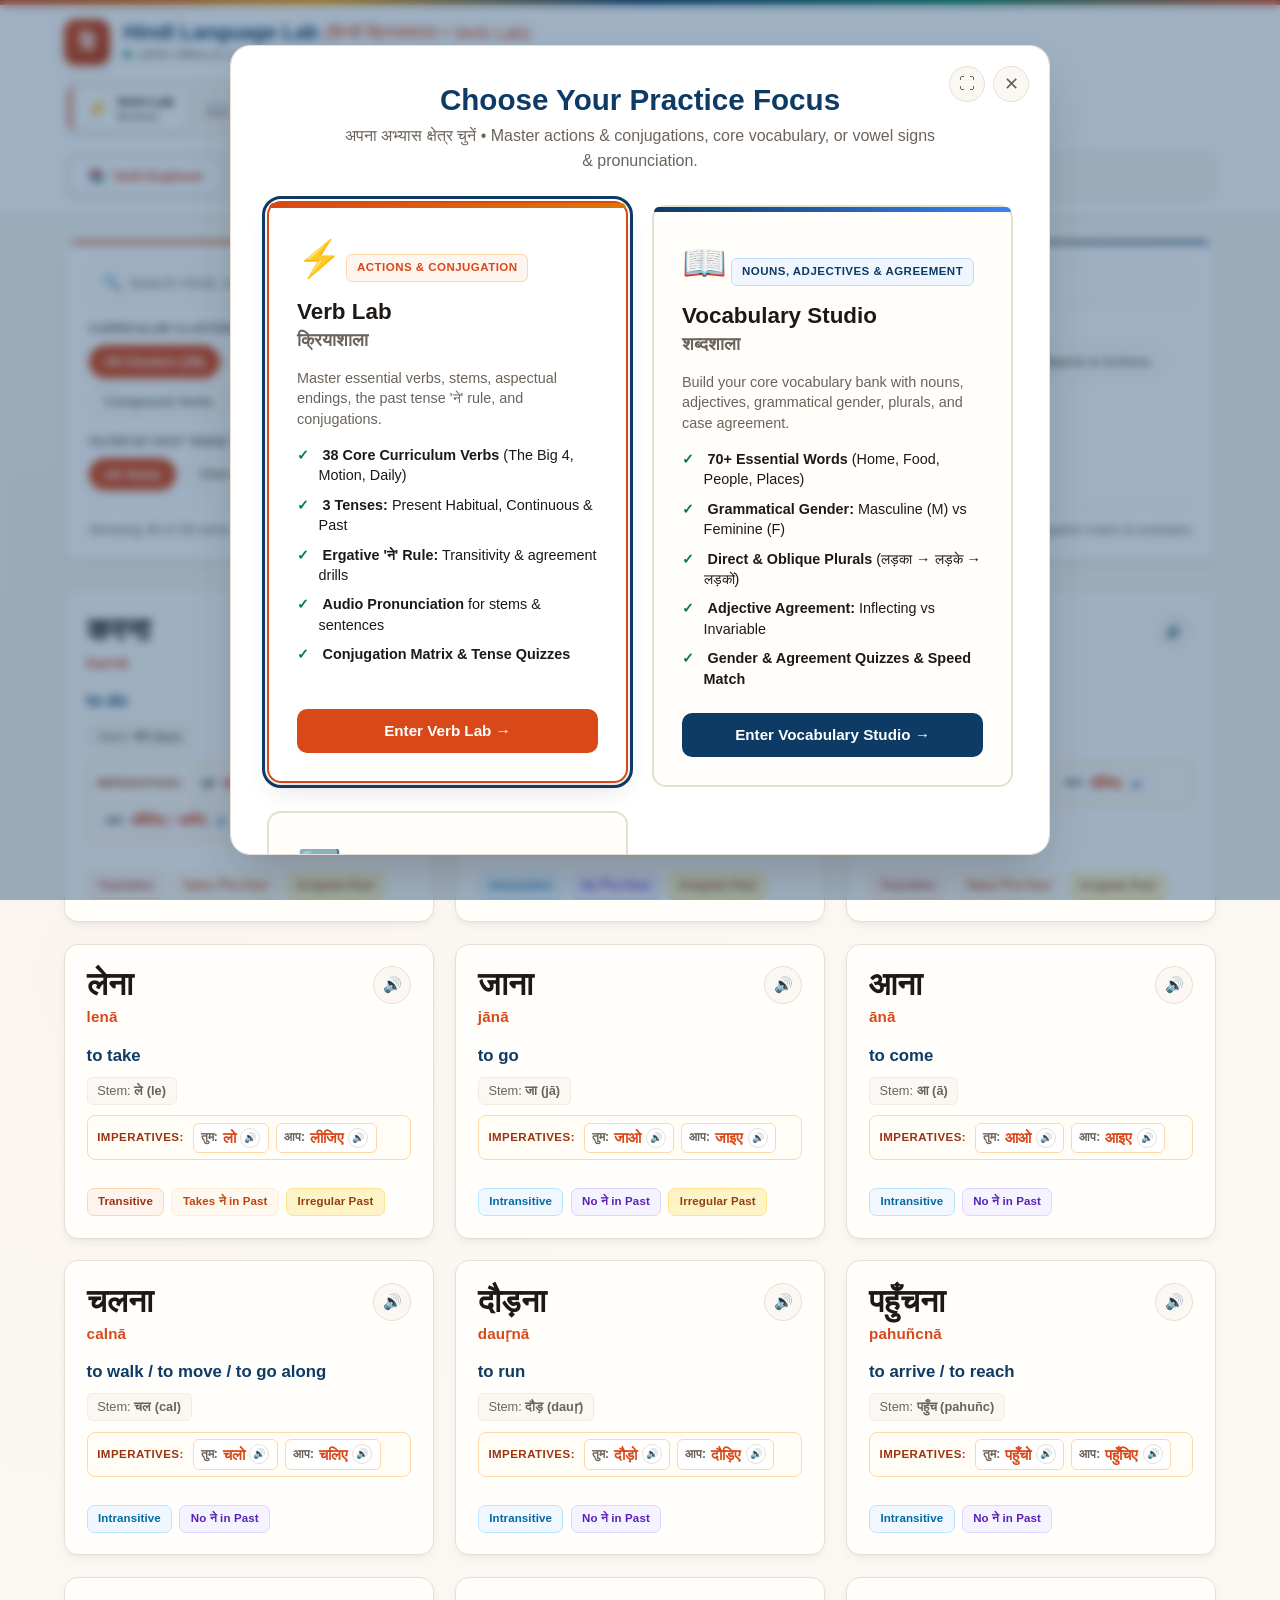
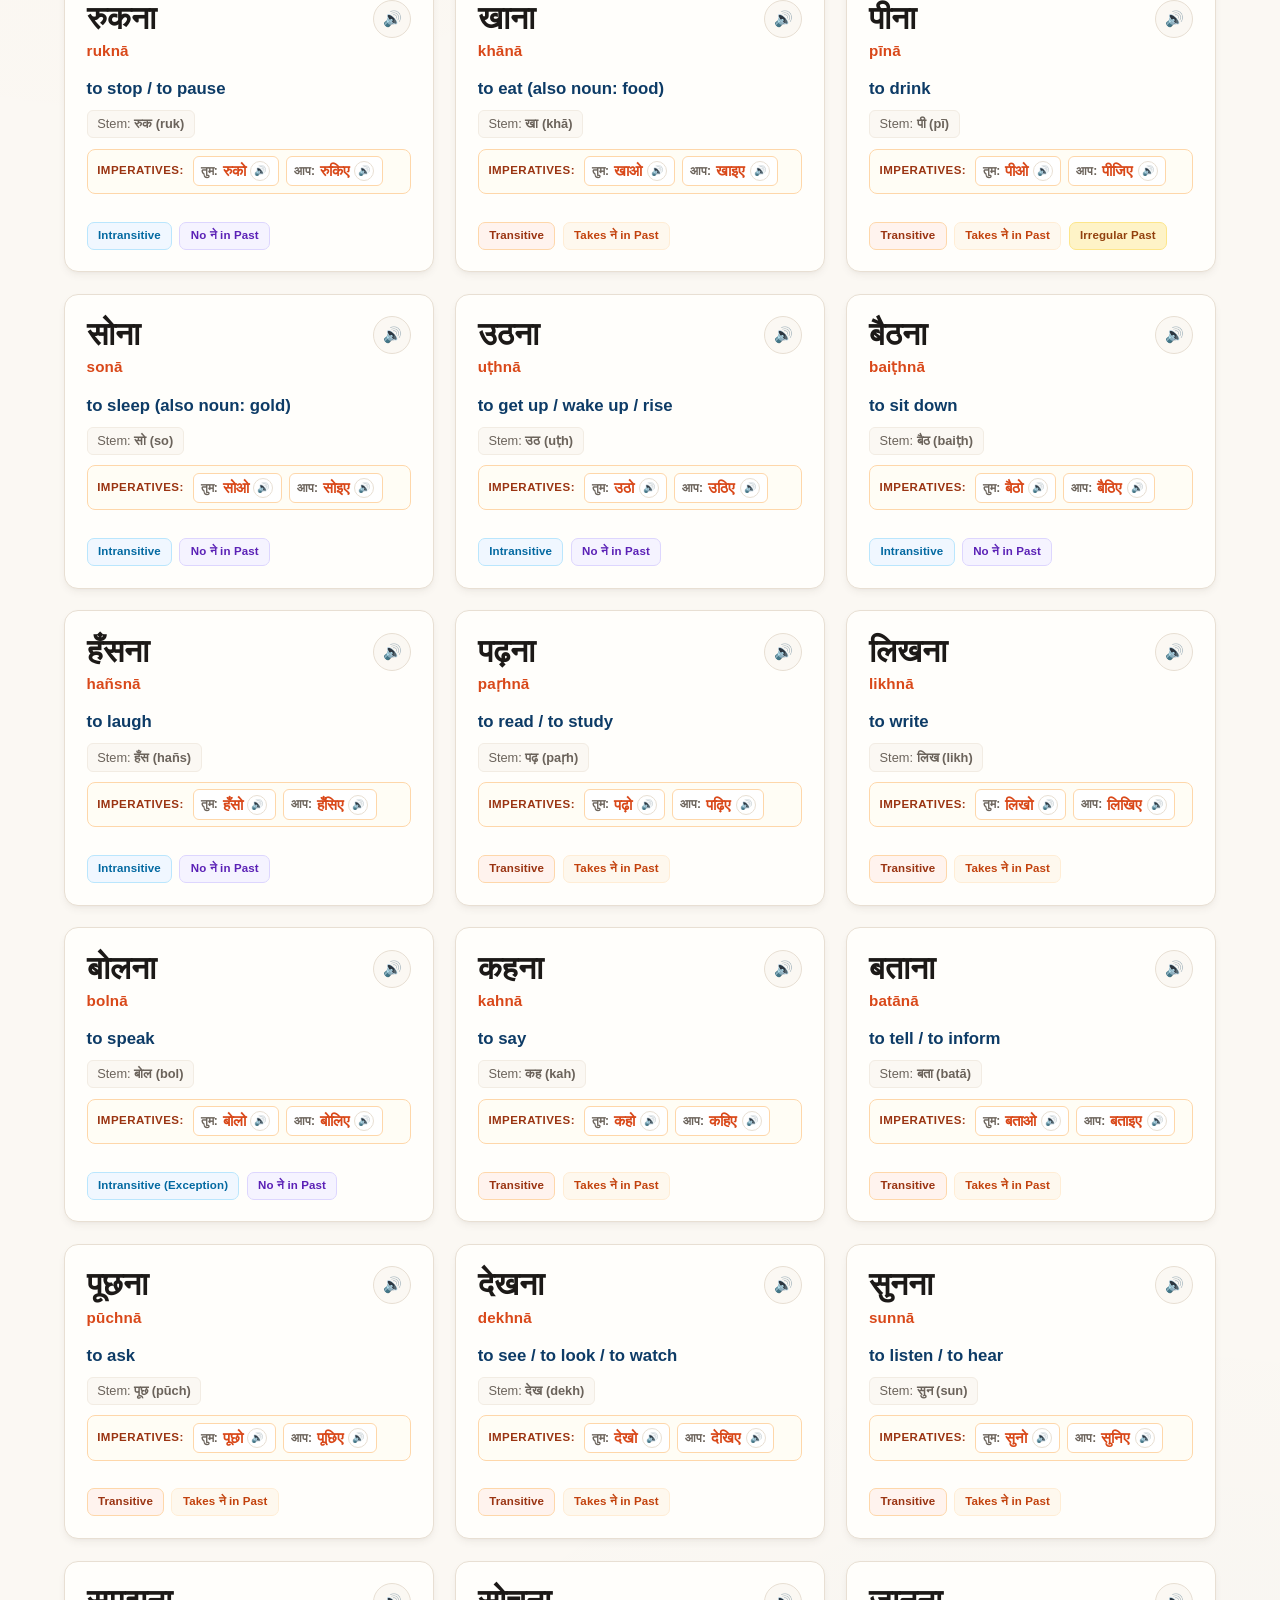
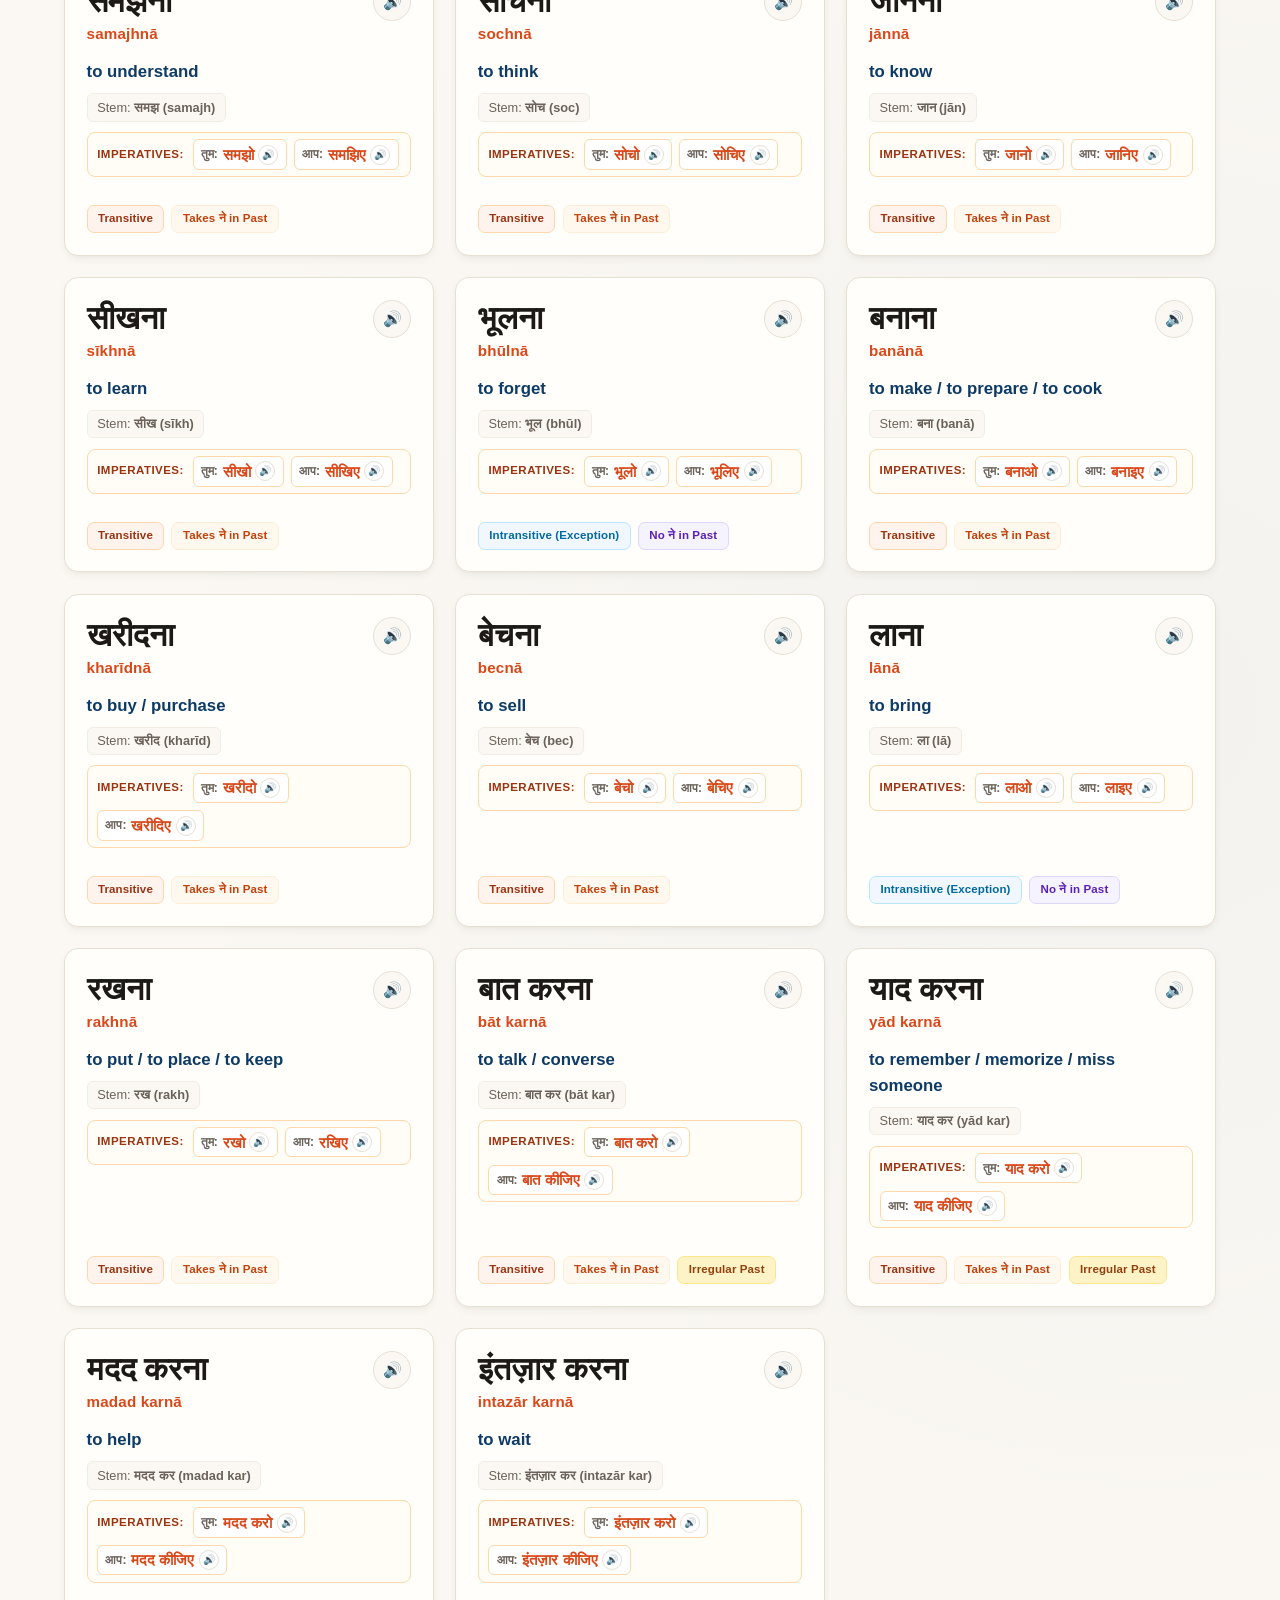
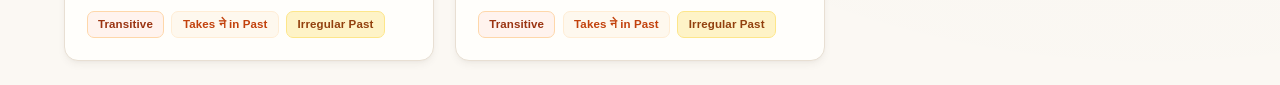
==== hindi.html @ c3ae4faf "Publish standalone Hindi and Hungarian HTML builds for GitHub Pages" ====
<!DOCTYPE html>
<html lang="en">
<head>
  <meta charset="UTF-8">
  <meta name="viewport" content="width=device-width, initial-scale=1.0, viewport-fit=cover">
  <meta name="theme-color" content="#d94819">
  <meta name="mobile-web-app-capable" content="yes">
  <meta name="apple-mobile-web-app-capable" content="yes">
  <meta name="apple-mobile-web-app-status-bar-style" content="default">
  <meta name="apple-mobile-web-app-title" content="Hindi Lab">
  <meta name="format-detection" content="telephone=no">
  <title>Hindi Language Lab (हिन्दी अभ्यासशाला) - Verbs & Vocabulary</title>
  <style>
:root {
  /* Royal Indian Palette: Kesari (Saffron), Mayur (Peacock), Haldi (Marigold), Chandan (Parchment) */
  --primary: #d94819;          /* Rich Royal Kesari / Saffron */
  --primary-hover: #b8360e;
  --primary-light: #fef5ee;    /* Soft saffron wash */
  --primary-border: #f8cfb9;
  
  --secondary: #0d3b66;        /* Mayur Nilam / Deep Peacock Indigo */
  --secondary-hover: #072542;
  --secondary-light: #eef5fa;  /* Light peacock mist */
  --secondary-border: #bad4eb;

  --accent-gold: #d97706;      /* Haldi / Marigold Gold */
  --accent-gold-light: #fef9ed;
  --accent-gold-border: #fcd34d;

  --accent-green: #047857;     /* Panna / Imperial Jade Green */
  --accent-green-light: #ecfdf5;
  --accent-green-border: #a7f3d0;

  --danger: #b91c1c;
  --danger-light: #fef2f2;
  --danger-border: #fecaca;

  /* Surfaces & Backgrounds */
  --bg: #fbf8f3;               /* Chandan / Warm Sandalwood Parchment */
  --card-bg: #ffffff;
  --card-warm: #fffefb;
  --text-main: #1c1917;        /* Kohl charcoal */
  --text-muted: #6b635b;       /* Warm earth grey */
  --text-subtle: #9a9085;
  
  --border: #e8dfd3;           /* Warm handloom clay border */
  --border-light: #f2ece3;
  --shadow-sm: 0 1px 3px rgba(44, 30, 20, 0.05);
  --shadow: 0 4px 10px -2px rgba(60, 40, 25, 0.07), 0 2px 5px -2px rgba(60, 40, 25, 0.04);
  --shadow-lg: 0 12px 24px -4px rgba(60, 40, 25, 0.12), 0 4px 8px -3px rgba(60, 40, 25, 0.06);
  --shadow-glow: 0 0 15px rgba(217, 72, 25, 0.2);

  --radius-sm: 8px;
  --radius: 14px;
  --radius-lg: 20px;
  
  --font-sans: -apple-system, BlinkMacSystemFont, "Segoe UI", Roboto, "Inter", "Helvetica Neue", Arial, sans-serif;
  /* Cross-Platform Hindi Font Stack: Windows (Nirmala UI, Mangal), Mac (Kohinoor, Sangam), Linux/Web (Noto Sans) */
  --font-hindi: "Nirmala UI", "Kohinoor Devanagari", "Noto Sans Devanagari", "Mangal", "Aparajita", "Devanagari Sangam MN", "Mukta", sans-serif;
}

/* Accessibility: Screen Reader Only Class */
.sr-only {
  position: absolute !important;
  width: 1px !important;
  height: 1px !important;
  padding: 0 !important;
  margin: -1px !important;
  overflow: hidden !important;
  clip: rect(0, 0, 0, 0) !important;
  white-space: nowrap !important;
  border: 0 !important;
}

/* Accessibility: Skip Navigation Link */
.skip-link {
  position: absolute;
  top: -60px;
  left: 1rem;
  background: var(--secondary);
  color: white;
  padding: 0.75rem 1.25rem;
  border-radius: var(--radius-sm);
  font-weight: 700;
  text-decoration: none;
  z-index: 9999;
  transition: top 0.2s ease;
  box-shadow: var(--shadow-lg);
}

.skip-link:focus {
  top: 1rem;
}

/* Accessibility: Visible, High-Contrast Focus Rings */
:focus-visible {
  outline: 3px solid var(--secondary) !important;
  outline-offset: 2px !important;
}

* {
  box-sizing: border-box;
  margin: 0;
  padding: 0;
}

body {
  font-family: var(--font-sans);
  background-color: var(--bg);
  background-image: 
    radial-gradient(circle at 10% 20%, rgba(217, 72, 25, 0.02) 0%, transparent 20%),
    radial-gradient(circle at 90% 80%, rgba(13, 59, 102, 0.03) 0%, transparent 25%);
  color: var(--text-main);
  line-height: 1.55;
  min-height: 100vh;
}

/* Accessibility: Reduced Motion Support */
@media (prefers-reduced-motion: reduce) {
  *, ::before, ::after {
    animation-duration: 0.01ms !important;
    animation-iteration-count: 1 !important;
    transition-duration: 0.01ms !important;
    scroll-behavior: auto !important;
  }
  .card-inner {
    transition: none !important;
  }
}

/* Festive Ornamental Ribbon at Top of Page */
.top-ornament-bar {
  height: 5px;
  background: linear-gradient(90deg, 
    #d94819 0%, 
    #f59e0b 25%, 
    #0d3b66 50%, 
    #047857 75%, 
    #d94819 100%
  );
  width: 100%;
}

.devanagari {
  font-family: var(--font-hindi);
}

/* App Header */
header {
  background: rgba(255, 255, 255, 0.95);
  backdrop-filter: blur(8px);
  border-bottom: 1px solid var(--border);
  position: sticky;
  top: 0;
  z-index: 40;
  box-shadow: var(--shadow-sm);
}

.header-container {
  max-width: 1200px;
  margin: 0 auto;
  padding: 0.9rem 1.5rem;
  display: flex;
  justify-content: space-between;
  align-items: center;
  flex-wrap: wrap;
  gap: 1rem;
}

.logo-group {
  display: flex;
  align-items: center;
  gap: 0.85rem;
}

.logo-badge {
  background: linear-gradient(135deg, #d94819 0%, #b8360e 100%);
  color: #fff;
  font-weight: 700;
  font-size: 1.35rem;
  width: 46px;
  height: 46px;
  border-radius: 12px;
  display: flex;
  align-items: center;
  justify-content: center;
  font-family: var(--font-hindi);
  box-shadow: 0 3px 8px rgba(217, 72, 25, 0.3);
  border: 1px solid rgba(255, 255, 255, 0.3);
}

.logo-text h1 {
  font-size: 1.3rem;
  font-weight: 750;
  color: var(--secondary);
  line-height: 1.2;
  letter-spacing: -0.01em;
}

.logo-text p {
  font-size: 0.8rem;
  color: var(--text-muted);
  display: flex;
  align-items: center;
  gap: 0.4rem;
}

.status-dot {
  width: 7px;
  height: 7px;
  border-radius: 50%;
  background-color: var(--accent-green);
  display: inline-block;
}

/* Navigation Tabs */
nav.nav-tabs {
  display: flex;
  gap: 0.35rem;
  background: var(--bg);
  padding: 0.35rem;
  border-radius: 12px;
  border: 1px solid var(--border);
}

.nav-btn {
  border: none;
  background: transparent;
  padding: 0.55rem 1.05rem;
  font-size: 0.875rem;
  font-weight: 600;
  color: var(--text-muted);
  border-radius: 9px;
  cursor: pointer;
  transition: all 0.2s cubic-bezier(0.16, 1, 0.3, 1);
  display: flex;
  align-items: center;
  gap: 0.45rem;
}

.nav-btn.active {
  background: white;
  color: var(--primary);
  box-shadow: 0 2px 6px rgba(44, 30, 20, 0.08);
  border: 1px solid rgba(232, 223, 211, 0.8);
}

.nav-btn:hover:not(.active) {
  color: var(--secondary);
  background: rgba(255, 255, 255, 0.6);
}

/* Main Container */
main {
  max-width: 1200px;
  margin: 0 auto;
  padding: 1.5rem;
}

/* Tab Views */
.tab-content {
  display: none;
}

.tab-content.active {
  display: block;
}

/* Filter & Controls Bar */
.controls-bar {
  background: white;
  padding: 1.25rem 1.5rem;
  border-radius: var(--radius);
  border: 1px solid var(--border);
  box-shadow: var(--shadow);
  margin-bottom: 1.75rem;
  display: flex;
  flex-direction: column;
  gap: 1rem;
  position: relative;
  overflow: hidden;
}

.controls-bar::before {
  content: "";
  position: absolute;
  top: 0;
  left: 0;
  right: 0;
  height: 3px;
  background: linear-gradient(90deg, var(--primary) 0%, var(--accent-gold) 50%, var(--secondary) 100%);
}

.search-row {
  display: flex;
  gap: 1rem;
  flex-wrap: wrap;
}

.search-input-wrap {
  flex: 1;
  min-width: 260px;
  position: relative;
}

.search-input {
  width: 100%;
  padding: 0.75rem 1rem 0.75rem 2.4rem;
  border: 1.5px solid var(--border);
  border-radius: var(--radius-sm);
  font-size: 0.95rem;
  background: var(--card-warm);
  color: var(--text-main);
  transition: all 0.2s ease;
}

.search-input:focus {
  outline: none;
  border-color: var(--primary);
  background: white;
  box-shadow: 0 0 0 3px rgba(217, 72, 25, 0.12);
}

.search-icon {
  position: absolute;
  left: 0.85rem;
  top: 50%;
  transform: translateY(-50%);
  color: var(--text-muted);
  font-size: 0.95rem;
}

.filter-tags {
  display: flex;
  gap: 0.5rem;
  flex-wrap: wrap;
}

.filter-chip {
  border: 1px solid var(--border);
  background: var(--card-warm);
  padding: 0.45rem 0.9rem;
  font-size: 0.825rem;
  font-weight: 550;
  border-radius: 20px;
  cursor: pointer;
  color: var(--text-muted);
  transition: all 0.18s cubic-bezier(0.16, 1, 0.3, 1);
}

.filter-chip:hover {
  background: white;
  border-color: var(--primary-border);
  color: var(--primary);
  transform: translateY(-1px);
}

.filter-chip.active {
  background: var(--primary);
  color: white;
  border-color: var(--primary);
  box-shadow: 0 2px 6px rgba(217, 72, 25, 0.25);
}

.filter-chip.ne-true.active {
  background: linear-gradient(135deg, #d94819 0%, #ea580c 100%);
  border-color: #d94819;
}

.filter-chip.ne-false.active {
  background: linear-gradient(135deg, #0d3b66 0%, #1e5a92 100%);
  border-color: #0d3b66;
}

/* Quick Stats Bar */
.stats-summary {
  display: flex;
  align-items: center;
  justify-content: space-between;
  font-size: 0.85rem;
  color: var(--text-muted);
  padding-top: 0.75rem;
  border-top: 1px dashed var(--border);
}

/* Verb Card Grid */
.verb-grid {
  display: grid;
  grid-template-columns: repeat(auto-fill, minmax(290px, 1fr));
  gap: 1.35rem;
}

.verb-card {
  background: var(--card-warm);
  border: 1px solid var(--border);
  border-radius: var(--radius);
  padding: 1.35rem;
  box-shadow: var(--shadow);
  transition: all 0.22s cubic-bezier(0.16, 1, 0.3, 1);
  cursor: pointer;
  display: flex;
  flex-direction: column;
  justify-content: space-between;
  position: relative;
  overflow: hidden;
}

.verb-card::before {
  content: "";
  position: absolute;
  top: 0;
  left: 0;
  right: 0;
  height: 3px;
  background: linear-gradient(90deg, rgba(217, 72, 25, 0.4), rgba(245, 158, 11, 0.4));
  opacity: 0;
  transition: opacity 0.2s ease;
}

.verb-card:hover {
  transform: translateY(-3px);
  box-shadow: var(--shadow-lg);
  border-color: var(--primary-border);
  background: white;
}

.verb-card:hover::before {
  opacity: 1;
}

.card-top {
  display: flex;
  justify-content: space-between;
  align-items: flex-start;
  margin-bottom: 0.85rem;
}

.verb-hindi {
  font-size: 2rem;
  font-weight: 700;
  color: var(--text-main);
  font-family: var(--font-hindi);
  line-height: 1.15;
}

.verb-roman {
  font-size: 0.95rem;
  color: var(--primary);
  font-weight: 650;
  margin-top: 0.15rem;
  letter-spacing: 0.01em;
}

.verb-english {
  font-size: 1.05rem;
  font-weight: 600;
  color: var(--secondary);
  margin-top: 0.35rem;
}

.verb-stem-tag {
  font-size: 0.8rem;
  color: var(--text-muted);
  margin-top: 0.5rem;
  background: var(--bg);
  display: inline-block;
  padding: 0.2rem 0.6rem;
  border-radius: 6px;
  border: 1px solid var(--border-light);
}

/* Verb Card Imperatives */
.verb-card-imperatives {
  display: flex;
  align-items: center;
  flex-wrap: wrap;
  gap: 0.45rem;
  margin-top: 0.65rem;
  margin-bottom: 0.65rem;
  padding: 0.4rem 0.6rem;
  background: #fffdf5;
  border: 1px solid #fed7aa;
  border-radius: var(--radius-sm);
}

.verb-imp-label {
  font-size: 0.72rem;
  font-weight: 750;
  color: #9a3412;
  text-transform: uppercase;
  letter-spacing: 0.04em;
  margin-right: 0.1rem;
}

.verb-imp-badge {
  display: inline-flex;
  align-items: center;
  gap: 0.3rem;
  background: white;
  border: 1px solid #fed7aa;
  border-radius: 6px;
  padding: 0.15rem 0.45rem;
  font-size: 0.8rem;
}

.verb-imp-pronoun {
  font-size: 0.75rem;
  font-weight: 600;
  color: var(--text-muted);
}

.verb-imp-val {
  font-size: 0.95rem;
  font-weight: 700;
  color: var(--primary);
  font-family: var(--font-hindi);
}

.mini-imp-audio {
  width: 20px !important;
  height: 20px !important;
  font-size: 0.62rem !important;
  padding: 0 !important;
  display: inline-flex !important;
  align-items: center !important;
  justify-content: center !important;
  border-radius: 50% !important;
  border: 1px solid var(--border) !important;
  background: white !important;
  cursor: pointer !important;
  flex-shrink: 0 !important;
  line-height: 1 !important;
  transition: all 0.15s ease !important;
}

.mini-imp-audio:hover {
  background: var(--primary-light) !important;
  border-color: var(--primary) !important;
  transform: scale(1.15) !important;
}

.audio-btn {
  background: var(--bg);
  border: 1px solid var(--border);
  width: 38px;
  height: 38px;
  border-radius: 50%;
  display: flex;
  align-items: center;
  justify-content: center;
  cursor: pointer;
  color: var(--text-muted);
  transition: all 0.18s cubic-bezier(0.16, 1, 0.3, 1);
  flex-shrink: 0;
  font-size: 0.95rem;
}

.audio-btn:hover {
  background: var(--primary-light);
  border-color: var(--primary-border);
  color: var(--primary);
  transform: scale(1.1);
  box-shadow: 0 2px 6px rgba(217, 72, 25, 0.2);
}

.audio-btn.speaking {
  background: var(--primary);
  border-color: var(--primary);
  color: white;
  transform: scale(1.12);
  box-shadow: 0 0 12px rgba(217, 72, 25, 0.5);
  animation: audioPulse 0.9s ease-in-out infinite alternate;
}

@keyframes audioPulse {
  from {
    transform: scale(1.05);
    box-shadow: 0 0 6px rgba(217, 72, 25, 0.35);
  }
  to {
    transform: scale(1.18);
    box-shadow: 0 0 16px rgba(217, 72, 25, 0.65);
  }
}

/* Jewel-Toned Indian Badges */
.card-badges {
  display: flex;
  gap: 0.45rem;
  flex-wrap: wrap;
  margin-top: 1.1rem;
}

.badge {
  font-size: 0.72rem;
  padding: 0.25rem 0.65rem;
  border-radius: 7px;
  font-weight: 600;
  letter-spacing: 0.01em;
  display: inline-flex;
  align-items: center;
  gap: 0.25rem;
}

.badge-tr {
  background: #fff3ee;
  color: #9a3412;
  border: 1px solid #fed7aa;
}

.badge-intr {
  background: #f0f7ff;
  color: #0369a1;
  border: 1px solid #bae6fd;
}

.badge-ne {
  background: #fef8ee;
  color: #c2410c;
  border: 1px solid #ffedd5;
}

.badge-no-ne {
  background: #f5f3ff;
  color: #5b21b6;
  border: 1px solid #ddd6fe;
}

.badge-irreg {
  background: #fef3c7;
  color: #92400e;
  border: 1px solid #fde68a;
}

.badge-mastered {
  background: #ecfdf5;
  color: #065f46;
  border: 1px solid #a7f3d0;
}

/* Flashcard Arena - Artisan Parchment Deck */
.flashcard-arena {
  max-width: 660px;
  margin: 1.5rem auto;
  display: flex;
  flex-direction: column;
  gap: 1.5rem;
}

.flashcard-header {
  display: flex;
  justify-content: space-between;
  align-items: center;
}

.flashcard-settings {
  display: flex;
  gap: 0.6rem;
}

.toggle-btn {
  border: 1.5px solid var(--border);
  background: white;
  padding: 0.45rem 0.85rem;
  font-size: 0.825rem;
  font-weight: 600;
  border-radius: 9px;
  cursor: pointer;
  color: var(--text-muted);
  transition: all 0.18s ease;
}

.toggle-btn:hover {
  border-color: var(--primary-border);
  color: var(--primary);
}

.toggle-btn.active {
  background: var(--secondary);
  color: white;
  border-color: var(--secondary);
  box-shadow: 0 2px 6px rgba(13, 59, 102, 0.25);
}

.card-perspective {
  perspective: 1000px;
  min-height: 520px;
  height: 520px;
  cursor: pointer;
}

.card-inner {
  position: relative;
  width: 100%;
  height: 100%;
  text-align: center;
  transition: transform 0.55s cubic-bezier(0.175, 0.885, 0.32, 1.15);
  transform-style: preserve-3d;
  border-radius: var(--radius-lg);
  box-shadow: var(--shadow-lg);
}

.card-inner.flipped {
  transform: rotateY(180deg);
}

.card-front, .card-back {
  position: absolute;
  width: 100%;
  height: 100%;
  -webkit-backface-visibility: hidden;
  backface-visibility: hidden;
  background: var(--card-warm);
  border: 1.5px solid var(--border);
  border-radius: var(--radius-lg);
  padding: 1.75rem 1.85rem;
  display: flex;
  flex-direction: column;
  box-shadow: inset 0 0 20px rgba(245, 158, 11, 0.03);
}

.card-front {
  justify-content: center;
  align-items: center;
}

.card-back {
  transform: rotateY(180deg);
  background: #ffffff;
  justify-content: flex-start;
  align-items: center;
  overflow-y: auto;
  scrollbar-width: thin;
  scrollbar-color: var(--border) transparent;
}

.card-back::-webkit-scrollbar {
  width: 6px;
}

.card-back::-webkit-scrollbar-thumb {
  background: var(--border);
  border-radius: 4px;
}

.card-front::after, .card-back::after {
  content: "";
  position: absolute;
  inset: 7px;
  border: 1px dashed rgba(217, 72, 25, 0.15);
  border-radius: 14px;
  pointer-events: none;
}

/* Ensure only the active side of the 3D card captures pointer and click events */
.card-inner:not(.flipped) .card-back {
  pointer-events: none;
}

.card-inner.flipped .card-front {
  pointer-events: none;
}

.flash-hindi {
  font-size: 3.5rem;
  font-weight: 750;
  font-family: var(--font-hindi);
  color: var(--text-main);
  line-height: 1.15;
  margin-bottom: 0.5rem;
}

.flash-roman {
  font-size: 1.35rem;
  color: var(--primary);
  font-weight: 650;
  margin-bottom: 1.25rem;
}

.flash-prompt {
  font-size: 0.85rem;
  font-weight: 550;
  color: var(--text-muted);
  margin-top: 1.5rem;
  background: var(--bg);
  border: 1px solid var(--border);
  padding: 0.4rem 1rem;
  border-radius: 20px;
}

.flash-english {
  font-size: 2rem;
  font-weight: 750;
  color: var(--secondary);
  margin-bottom: 0.35rem;
  line-height: 1.2;
}

.flash-meta-bar {
  display: flex;
  align-items: center;
  justify-content: center;
  gap: 0.5rem;
  font-size: 0.875rem;
  color: var(--text-muted);
  margin-bottom: 0.65rem;
  flex-wrap: wrap;
}

.flash-meta-tag {
  background: #f8fafc;
  padding: 0.2rem 0.65rem;
  border-radius: 6px;
  font-weight: 600;
  border: 1px solid var(--border);
  font-size: 0.825rem;
}

.flash-mnemonic {
  background: #fef9ed;
  border: 1.5px solid #fde68a;
  color: #92400e;
  padding: 0.6rem 0.95rem;
  border-radius: 10px;
  font-size: 0.85rem;
  margin-bottom: 0.75rem;
  width: 100%;
  max-width: 520px;
  text-align: left;
}

/* Flashcard Back Imperatives */
.flash-imperatives-card {
  display: flex;
  align-items: center;
  justify-content: center;
  gap: 0.65rem;
  background: #fffdf5;
  border: 1.5px solid #fed7aa;
  border-radius: 10px;
  padding: 0.45rem 0.85rem;
  margin-bottom: 0.75rem;
  width: 100%;
  max-width: 520px;
  flex-wrap: wrap;
}

.flash-imp-header {
  font-size: 0.78rem;
  font-weight: 750;
  color: #9a3412;
  text-transform: uppercase;
  letter-spacing: 0.04em;
}

.flash-imp-badge {
  display: inline-flex;
  align-items: center;
  gap: 0.35rem;
  font-size: 0.85rem;
  background: white;
  border: 1px solid #fed7aa;
  border-radius: 6px;
  padding: 0.2rem 0.55rem;
}

.flash-imp-pronoun {
  font-size: 0.78rem;
  font-weight: 600;
  color: var(--text-muted);
}

.flash-imp-word {
  font-size: 1.05rem;
  font-weight: 700;
  color: var(--primary);
  font-family: var(--font-hindi);
}

/* Tense Segmented Selector Bar */
.tense-selector-bar {
  display: flex;
  gap: 0.35rem;
  background: #f1f5f9;
  border: 1px solid var(--border);
  padding: 0.25rem;
  border-radius: 12px;
  margin-bottom: 0.75rem;
  width: 100%;
  max-width: 520px;
  flex-shrink: 0;
}

.tense-pill-btn {
  flex: 1;
  background: transparent;
  border: none;
  border-radius: 8px;
  padding: 0.4rem 0.45rem;
  font-size: 0.78rem;
  font-weight: 650;
  color: var(--text-muted);
  cursor: pointer;
  transition: all 0.18s ease;
  display: flex;
  align-items: center;
  justify-content: center;
  gap: 0.3rem;
  white-space: nowrap;
}

.tense-pill-btn:hover {
  color: var(--secondary);
  background: rgba(13, 59, 102, 0.08);
}

.tense-pill-btn.active {
  background: var(--secondary);
  color: #ffffff;
  box-shadow: 0 2px 6px rgba(13, 59, 102, 0.25);
}

.tense-pill-btn.pill-all.active {
  background: var(--primary);
  color: #ffffff;
  box-shadow: 0 2px 6px rgba(217, 72, 25, 0.25);
}

/* Flashcard Sentences Container */
.flash-sentences-wrap {
  width: 100%;
  max-width: 520px;
  display: flex;
  flex-direction: column;
  gap: 0.65rem;
  margin-bottom: 0.5rem;
}

.flash-sentence-card {
  background: #f8fafc;
  border: 1.5px solid var(--border);
  border-radius: 12px;
  padding: 0.85rem 1.1rem;
  text-align: left;
  display: flex;
  flex-direction: column;
  gap: 0.35rem;
  transition: all 0.2s ease;
  box-shadow: 0 1px 3px rgba(0, 0, 0, 0.02);
}

.flash-sentence-card.tense-present {
  border-left: 4px solid #475569;
  background: #f8fafc;
}

.flash-sentence-card.tense-current {
  border-left: 4px solid var(--primary);
  background: #fffcf7;
}

.flash-sentence-card.tense-past {
  border-left: 4px solid #7c3aed;
  background: #faf8ff;
}

.sentence-header {
  display: flex;
  justify-content: space-between;
  align-items: center;
  gap: 0.5rem;
  margin-bottom: 0.15rem;
}

.sentence-badge {
  font-size: 0.72rem;
  font-weight: 750;
  text-transform: uppercase;
  letter-spacing: 0.04em;
  padding: 0.2rem 0.55rem;
  border-radius: 6px;
  display: inline-flex;
  align-items: center;
  gap: 0.35rem;
}

.badge-tense-present {
  background: #e2e8f0;
  color: #334155;
}

.badge-tense-current {
  background: #ffedd5;
  color: #c2410c;
}

.badge-tense-past {
  background: #ede9fe;
  color: #6b21a8;
}

.sentence-aspect-note {
  font-size: 0.75rem;
  color: var(--text-muted);
}

.sentence-body {
  display: flex;
  justify-content: space-between;
  align-items: flex-start;
  gap: 0.75rem;
}

.sentence-content {
  flex: 1;
}

.sentence-hindi {
  font-family: var(--font-hindi);
  font-size: 1.25rem;
  font-weight: 700;
  color: var(--text-main);
  line-height: 1.35;
  margin-bottom: 0.2rem;
}

.sentence-verb-highlight {
  color: var(--primary);
  font-weight: 800;
  border-bottom: 2px solid #fdba74;
  padding-bottom: 1px;
}

.sentence-roman {
  font-size: 0.88rem;
  color: var(--primary);
  font-weight: 600;
  margin-bottom: 0.15rem;
}

.sentence-english {
  font-size: 0.92rem;
  color: #475569;
}

.sentence-audio-btn {
  width: 36px;
  height: 36px;
  flex: none;
  border-radius: 50%;
  font-size: 1rem;
  display: flex;
  align-items: center;
  justify-content: center;
  border: 1.5px solid var(--border);
  background: white;
  color: var(--secondary);
  cursor: pointer;
  transition: all 0.18s ease;
}

.sentence-audio-btn:hover {
  background: var(--primary-light);
  border-color: var(--primary-border);
  color: var(--primary);
  transform: scale(1.05);
}

.sentence-audio-btn.speaking {
  background: var(--primary);
  color: white;
  border-color: var(--primary);
  animation: pulse-speaking 1s infinite alternate;
}

.flashcard-actions {
  display: flex;
  gap: 0.85rem;
  justify-content: center;
  margin-top: 0.5rem;
}

.action-btn {
  flex: 1;
  padding: 0.8rem 1.2rem;
  border-radius: var(--radius-sm);
  border: none;
  font-weight: 650;
  font-size: 0.95rem;
  cursor: pointer;
  transition: all 0.18s cubic-bezier(0.16, 1, 0.3, 1);
  display: flex;
  align-items: center;
  justify-content: center;
  gap: 0.45rem;
}

.action-btn:hover {
  transform: translateY(-1px);
}

.action-btn.again {
  background: #fef2f2;
  border: 1.5px solid #fecaca;
  color: #991b1b;
}

.action-btn.again:hover {
  background: #fee2e2;
  border-color: #fca5a5;
  box-shadow: 0 2px 6px rgba(185, 28, 28, 0.15);
}

.action-btn.good {
  background: linear-gradient(135deg, #047857 0%, #059669 100%);
  color: white;
  border: 1px solid #047857;
  box-shadow: 0 2px 6px rgba(4, 120, 87, 0.25);
}

.action-btn.good:hover {
  background: linear-gradient(135deg, #065f46 0%, #047857 100%);
  box-shadow: 0 4px 10px rgba(4, 120, 87, 0.35);
}

.action-btn.nav-card {
  background: white;
  border: 1.5px solid var(--border);
  color: var(--secondary);
}

.action-btn.nav-card:hover {
  background: var(--bg);
  border-color: var(--primary-border);
  color: var(--primary);
}

/* Speed Match Game */
.game-container {
  max-width: 820px;
  margin: 1.5rem auto;
  background: white;
  padding: 1.75rem;
  border-radius: var(--radius);
  border: 1px solid var(--border);
  box-shadow: var(--shadow);
  position: relative;
  overflow: hidden;
}

.game-container::before {
  content: "";
  position: absolute;
  top: 0;
  left: 0;
  right: 0;
  height: 3px;
  background: linear-gradient(90deg, var(--secondary) 0%, var(--primary) 50%, var(--accent-gold) 100%);
}

.game-header {
  display: flex;
  justify-content: space-between;
  align-items: center;
  margin-bottom: 1.5rem;
  gap: 1rem;
}

.game-header h2 {
  color: var(--secondary);
}

.game-header-actions {
  display: flex;
  align-items: center;
  gap: 0.6rem;
  flex-wrap: wrap;
}

.match-toggle-translit-btn {
  display: inline-flex;
  align-items: center;
  gap: 0.4rem;
  padding: 0.5rem 0.9rem;
  font-size: 0.85rem;
  font-weight: 600;
  border-radius: 9px;
  cursor: pointer;
  user-select: none;
  background: white;
  border: 1.5px solid var(--border);
  color: var(--text-muted);
  transition: all 0.18s ease;
}

.match-toggle-translit-btn:hover {
  border-color: var(--primary-border);
  color: var(--primary);
}

.match-toggle-translit-btn.active {
  background: var(--secondary);
  color: white;
  border-color: var(--secondary);
  box-shadow: 0 2px 6px rgba(13, 59, 102, 0.25);
}

@media (max-width: 600px) {
  .game-header {
    flex-direction: column;
    align-items: flex-start;
  }
  .game-header-actions {
    width: 100%;
    justify-content: space-between;
  }
}

.match-grid {
  display: grid;
  grid-template-columns: 1fr 1fr;
  gap: 1.25rem;
}

.match-column {
  display: flex;
  flex-direction: column;
  gap: 0.85rem;
}

.match-tile {
  background: var(--card-warm);
  border: 2px solid var(--border);
  border-radius: 12px;
  padding: 1.1rem;
  text-align: center;
  font-weight: 600;
  cursor: pointer;
  transition: all 0.2s cubic-bezier(0.16, 1, 0.3, 1);
  user-select: none;
  box-shadow: var(--shadow-sm);
  display: flex;
  flex-direction: column;
  align-items: center;
  justify-content: center;
  min-height: 76px;
}

/* Transliteration show/hide in speed match */
.match-grid.hide-translit .match-roman,
.hide-translit .match-roman,
#match-tab.hide-translit .match-roman,
#vocab-match-tab.hide-translit .match-roman,
#matra-match-tab.hide-translit .match-roman {
  display: none !important;
}

.match-tile.hindi {
  font-family: var(--font-hindi);
  font-size: 1.6rem;
  font-weight: 700;
  color: var(--text-main);
}

.match-tile:hover:not(.matched) {
  border-color: var(--primary);
  background: var(--primary-light);
  transform: translateY(-2px);
  box-shadow: 0 4px 10px rgba(217, 72, 25, 0.12);
}

.match-tile.selected {
  border-color: var(--primary);
  background: var(--primary-light);
  box-shadow: 0 0 0 3px rgba(217, 72, 25, 0.25);
  transform: scale(1.02);
}

.match-tile.matched {
  background: #ecfdf5;
  border-color: #047857;
  color: #065f46;
  opacity: 0.65;
  cursor: default;
  transform: none;
}

.match-tile.error-shake {
  animation: shake 0.3s;
  border-color: var(--danger);
  background: var(--danger-light);
}

@keyframes shake {
  0%, 100% { transform: translateX(0); }
  25% { transform: translateX(-6px); }
  75% { transform: translateX(6px); }
}

/* Conjugation & Past 'Ne' Trainer Quiz */
.quiz-container {
  max-width: 720px;
  margin: 1.5rem auto;
  background: white;
  padding: 2.25rem;
  border-radius: var(--radius);
  border: 1px solid var(--border);
  box-shadow: var(--shadow);
  position: relative;
  overflow: hidden;
}

.quiz-container::before {
  content: "";
  position: absolute;
  top: 0;
  left: 0;
  right: 0;
  height: 4px;
  background: linear-gradient(90deg, var(--secondary) 0%, var(--accent-gold) 50%, var(--primary) 100%);
}

.quiz-header-bar {
  display: flex;
  justify-content: space-between;
  align-items: center;
  margin-bottom: 1.25rem;
  flex-wrap: wrap;
  gap: 0.75rem;
}

.quiz-stats-group {
  display: inline-flex;
  align-items: center;
  gap: 0.5rem;
  flex-wrap: wrap;
}

.quiz-badge {
  display: inline-flex;
  align-items: center;
  gap: 0.35rem;
  padding: 0.35rem 0.75rem;
  border-radius: 9999px;
  font-size: 0.85rem;
  font-weight: 600;
  border: 1px solid var(--border);
  background: var(--bg);
  color: var(--secondary);
  transition: all 0.2s ease;
  user-select: none;
}

.quiz-timer-badge {
  background: #f0fdf4;
  border-color: #bbf7d0;
  color: #166534;
  font-variant-numeric: tabular-nums;
  min-width: 65px;
  justify-content: center;
}

.quiz-best-badge {
  background: #fffbeb;
  border-color: #fde68a;
  color: #92400e;
}

.quiz-clear-best-btn {
  background: transparent;
  border: none;
  color: #92400e;
  opacity: 0.6;
  cursor: pointer;
  font-size: 0.85rem;
  padding: 0 0.2rem;
  margin-left: 0.2rem;
  border-radius: 4px;
  line-height: 1;
  display: inline-flex;
  align-items: center;
  justify-content: center;
  transition: opacity 0.15s, color 0.15s;
}

.quiz-clear-best-btn:hover {
  opacity: 1;
  color: #dc2626;
}

.quiz-new-best-banner {
  display: inline-block;
  background: linear-gradient(135deg, #fef3c7, #fde68a);
  color: #92400e;
  border: 1px solid #f59e0b;
  padding: 0.5rem 1.25rem;
  border-radius: 9999px;
  font-size: 0.95rem;
  font-weight: 700;
  margin-bottom: 1rem;
  animation: fadeIn 0.3s ease;
  box-shadow: 0 2px 8px rgba(245, 158, 11, 0.15);
}

/* Targeted Quiz Bar & Topic Selector */
.targeted-quiz-bar {
  background: var(--bg);
  border: 1px solid var(--border);
  border-radius: 12px;
  padding: 0.85rem 1.15rem;
  margin-bottom: 1.5rem;
  box-shadow: var(--shadow-sm);
  transition: all 0.2s ease;
}

.targeted-quiz-bar:focus-within {
  border-color: var(--primary-border);
}

.targeted-quiz-select {
  font-family: inherit;
  font-size: 0.9rem;
  font-weight: 600;
  border-radius: 8px;
  border: 1.5px solid var(--border);
  background: white;
  color: var(--text-main);
  padding: 0.45rem 0.85rem;
  cursor: pointer;
  transition: all 0.2s ease;
}

.targeted-quiz-select:hover {
  border-color: var(--primary);
}

.targeted-quiz-select:focus {
  outline: none;
  border-color: var(--primary);
  box-shadow: 0 0 0 3px rgba(217, 72, 25, 0.15);
}

.quiz-icon-pill {
  cursor: pointer;
  padding: 0.3rem 0.65rem;
  font-size: 0.8rem;
  font-weight: 600;
  background: white;
  border: 1px solid var(--border);
  border-radius: 6px;
  transition: all 0.15s ease;
  color: var(--text-main);
}

.quiz-icon-pill:hover {
  background: var(--primary-light);
  border-color: var(--primary);
  color: var(--primary);
  transform: translateY(-1px);
}

.custom-quiz-card-row {
  display: flex;
  justify-content: space-between;
  align-items: center;
  padding: 0.6rem 0.85rem;
  background: var(--bg);
  border: 1px solid var(--border);
  border-radius: 8px;
  gap: 0.5rem;
}

.custom-quiz-card-row:hover {
  border-color: var(--primary-border);
}

.quiz-best-summary {
  font-size: 0.95rem;
  color: var(--text-muted);
  margin-bottom: 1.25rem;
}

.action-btn.text-danger-btn {
  background: transparent;
  color: #dc2626;
  border: 1px dashed #fca5a5;
  cursor: pointer;
  transition: all 0.15s ease;
}

.action-btn.text-danger-btn:hover {
  background: #fee2e2;
  border-color: #ef4444;
}

.quiz-question-box {
  margin-bottom: 1.75rem;
}

.quiz-type-badge {
  display: inline-block;
  background: var(--secondary-light);
  color: var(--secondary);
  border: 1px solid var(--secondary-border);
  font-size: 0.75rem;
  font-weight: 700;
  padding: 0.25rem 0.65rem;
  border-radius: 6px;
  margin-bottom: 0.85rem;
  letter-spacing: 0.04em;
  text-transform: uppercase;
}

.quiz-question-text {
  font-size: 1.35rem;
  font-weight: 700;
  color: var(--secondary);
  line-height: 1.4;
}

.quiz-options {
  display: flex;
  flex-direction: column;
  gap: 0.85rem;
  margin-bottom: 1.5rem;
}

.option-btn {
  border: 1.5px solid var(--border);
  background: var(--card-warm);
  padding: 1.1rem 1.35rem;
  border-radius: 12px;
  font-size: 1.05rem;
  font-weight: 600;
  text-align: left;
  cursor: pointer;
  transition: all 0.18s cubic-bezier(0.16, 1, 0.3, 1);
  display: flex;
  justify-content: space-between;
  align-items: center;
}

.option-btn:hover:not(:disabled) {
  border-color: var(--primary);
  background: var(--primary-light);
  transform: translateX(4px);
  box-shadow: 0 2px 8px rgba(217, 72, 25, 0.1);
}

.option-btn.correct {
  border-color: var(--accent-green);
  background: #ecfdf5;
  color: #065f46;
  box-shadow: 0 0 0 2px rgba(4, 120, 87, 0.2);
}

.option-btn.incorrect {
  border-color: var(--danger);
  background: #fef2f2;
  color: #991b1b;
}

.quiz-explanation {
  background: var(--bg);
  border-left: 4px solid var(--primary);
  padding: 1.1rem 1.25rem;
  border-radius: 0 10px 10px 0;
  font-size: 0.95rem;
  margin-bottom: 1.5rem;
  border: 1px solid var(--border);
  border-left-width: 4px;
  border-left-color: var(--primary);
  line-height: 1.6;
}

/* Global Modal Scroll-Lock */
html.modal-open,
body.modal-open {
  overflow: hidden !important;
  overscroll-behavior: none !important;
}

/* Modal for Complete Verb Inspection */
.modal-overlay {
  display: none;
  position: fixed;
  inset: 0;
  background: rgba(13, 59, 102, 0.4);
  backdrop-filter: blur(4px);
  z-index: 100;
  align-items: center;
  justify-content: center;
  padding: 1rem;
  overflow-y: auto;
  overscroll-behavior: contain;
  -webkit-overflow-scrolling: touch;
}

.modal-overlay.open {
  display: flex;
}

.modal-box {
  background: white;
  width: 100%;
  max-width: 720px;
  max-height: 90vh;
  border-radius: var(--radius-lg);
  box-shadow: 0 25px 50px -12px rgba(13, 59, 102, 0.3);
  border: 1px solid var(--border);
  display: flex;
  flex-direction: column;
  overflow: hidden;
  overscroll-behavior: contain;
}

.modal-header {
  padding: 1.35rem 2.25rem 1.35rem 2.5rem;
  border-bottom: 1px solid var(--border);
  display: flex;
  justify-content: space-between;
  align-items: center;
  flex: none;
  position: sticky;
  top: 0;
  background: white;
  z-index: 10;
}

.modal-title-wrap {
  display: flex;
  align-items: center;
  gap: 0.75rem;
}

.modal-title-badge {
  font-size: 1.25rem;
  line-height: 1;
  display: flex;
  align-items: center;
  justify-content: center;
}

#modal-verb-title {
  color: var(--secondary);
  font-size: 0.925rem;
  text-transform: uppercase;
  font-weight: 750;
  letter-spacing: 0.05em;
  margin: 0;
}

.modal-header-actions {
  display: flex;
  align-items: center;
  gap: 0.5rem;
  flex: none;
}

.modal-action-btn,
.modal-close {
  background: var(--bg);
  border: 1px solid var(--border);
  font-size: 1.15rem;
  cursor: pointer;
  color: var(--text-muted);
  width: 36px;
  height: 36px;
  display: flex;
  align-items: center;
  justify-content: center;
  border-radius: 50%;
  transition: all 0.15s ease;
  user-select: none;
  flex: none;
}

.modal-action-btn:hover,
.modal-close:hover {
  background: var(--primary-light);
  color: var(--primary);
  border-color: var(--primary-border);
}

.modal-fullscreen-btn {
  font-size: 1rem;
}

/* Fullscreen Window Modifier Class */
.modal-overlay.has-fullscreen {
  padding: 0 !important;
}

.modal-box.is-fullscreen,
.launch-modal-box.is-fullscreen {
  width: 100vw !important;
  max-width: 100vw !important;
  height: 100vh !important;
  height: 100dvh !important;
  max-height: 100vh !important;
  max-height: 100dvh !important;
  border-radius: 0 !important;
  border: none !important;
  margin: 0 !important;
  box-shadow: none !important;
}

.lexicon-modal-box {
  max-width: 980px;
  width: 95%;
}

.lexicon-modal-box .modal-body {
  padding: 1.25rem;
}

.modal-body {
  padding: 2rem 2.5rem 2.5rem 2.5rem;
  display: flex;
  flex-direction: column;
  gap: 1.5rem;
  flex: 1 1 auto;
  min-height: 0;
  overflow-y: auto;
  overscroll-behavior: contain;
  -webkit-overflow-scrolling: touch;
  scrollbar-width: thin;
  scrollbar-color: rgba(13, 59, 102, 0.2) transparent;
}

.conjugation-table {
  width: 100%;
  border-collapse: collapse;
  font-size: 0.925rem;
  margin-top: 0.6rem;
  border-radius: 8px;
  overflow: hidden;
}

.conjugation-table th, .conjugation-table td {
  border: 1px solid var(--border);
  padding: 0.75rem 0.9rem;
  text-align: left;
}

.conjugation-table th {
  background: var(--bg);
  font-weight: 650;
  color: var(--secondary);
}

.conjugation-table td.hindi-cell {
  font-family: var(--font-hindi);
  font-size: 1.15rem;
  font-weight: 700;
  color: var(--primary);
}

.section-label {
  font-size: 0.8rem;
  font-weight: 750;
  text-transform: uppercase;
  color: var(--secondary);
  letter-spacing: 0.05em;
  margin-bottom: 0.5rem;
}

.modal-examples-grid {
  display: flex;
  flex-direction: column;
  gap: 0.75rem;
}

.modal-example-card {
  padding: 1rem 1.25rem;
  border-radius: 12px;
  border: 1px solid var(--border);
  display: flex;
  justify-content: space-between;
  align-items: flex-start;
  gap: 1rem;
  box-shadow: 0 1px 3px rgba(0, 0, 0, 0.02);
  transition: all 0.18s ease;
}

.modal-example-card.tense-present {
  background: #f8fafc;
  border-left: 4px solid #475569;
}

.modal-example-card.tense-current {
  background: #fffcf7;
  border-left: 4px solid var(--primary);
}

.modal-example-card.tense-past {
  background: #faf8ff;
  border-left: 4px solid #7c3aed;
}

/* Notes Ingestion & Parser Studio */
.drop-zone {
  border: 2px dashed #d97706;
  border-radius: var(--radius);
  padding: 2.25rem 1.5rem;
  text-align: center;
  background: #fffcf7;
  cursor: pointer;
  transition: all 0.22s cubic-bezier(0.16, 1, 0.3, 1);
  margin-bottom: 1rem;
}

.drop-zone:hover, .drop-zone.dragover {
  border-color: var(--primary);
  background: #fef5ee;
  box-shadow: 0 0 16px rgba(217, 72, 25, 0.15);
  transform: scale(1.01);
}

.drop-zone-icon {
  font-size: 2.75rem;
  margin-bottom: 0.5rem;
  display: block;
}

.file-type-pills {
  display: flex;
  justify-content: center;
  gap: 0.4rem;
  margin-top: 0.5rem;
  flex-wrap: wrap;
}

.file-pill {
  font-size: 0.7rem;
  padding: 0.15rem 0.5rem;
  border-radius: 4px;
  font-weight: 700;
  background: white;
  border: 1px solid var(--border);
  color: var(--text-muted);
}

.file-pill.highlight {
  border-color: #f59e0b;
  color: #b45309;
  background: #fef3c7;
}

.drop-zone:hover, .drop-zone.dragover {
  border-color: var(--primary);
  background: var(--primary-light);
}

.drop-zone-icon {
  font-size: 2.5rem;
  margin-bottom: 0.5rem;
  display: block;
}

.notes-textarea {
  width: 100%;
  height: 180px;
  padding: 1rem;
  font-family: inherit;
  font-size: 0.95rem;
  border: 1.5px solid var(--border);
  border-radius: var(--radius-sm);
  background: var(--card-warm);
  resize: vertical;
  line-height: 1.6;
  transition: border-color 0.2s, box-shadow 0.2s;
}

.notes-textarea:focus {
  outline: none;
  border-color: var(--primary);
  background: white;
  box-shadow: 0 0 0 3px rgba(217, 72, 25, 0.12);
}

.format-hints {
  background: var(--secondary-light);
  border: 1px solid var(--secondary-border);
  border-radius: var(--radius-sm);
  padding: 0.9rem 1.1rem;
  font-size: 0.875rem;
  color: var(--secondary);
  margin-top: 0.75rem;
  line-height: 1.55;
}

/* File Status & Processing UI */
.file-status-card {
  display: flex;
  align-items: center;
  justify-content: space-between;
  background: white;
  border: 1.5px solid var(--border);
  border-radius: var(--radius-sm);
  padding: 0.85rem 1.1rem;
  margin-top: 1rem;
  box-shadow: var(--shadow-sm);
  animation: fadeIn 0.2s ease-in;
}

.file-status-left {
  display: flex;
  align-items: center;
  gap: 0.75rem;
  text-align: left;
}

.file-status-icon {
  font-size: 1.75rem;
}

.file-status-name {
  font-weight: 700;
  font-size: 0.95rem;
  color: var(--secondary);
  word-break: break-all;
}

.file-status-meta {
  font-size: 0.8rem;
  color: var(--text-muted);
}

/* Status Banners */
.status-banner {
  margin-top: 1.25rem;
  padding: 1.1rem 1.35rem;
  border-radius: var(--radius-sm);
  font-size: 0.925rem;
  line-height: 1.55;
  animation: fadeIn 0.25s ease-in;
}

.status-banner.processing {
  background: var(--primary-light);
  border: 1.5px solid var(--primary-border);
  color: var(--primary);
  display: flex;
  align-items: center;
  gap: 0.85rem;
  font-weight: 600;
}

.status-banner.success {
  background: var(--accent-green-light);
  border: 1.5px solid var(--accent-green-border);
  color: #065f46;
}

.status-banner.warning {
  background: #fef9ed;
  border: 1.5px solid #fde68a;
  color: #92400e;
}

.status-banner.error {
  background: var(--danger-light);
  border: 1.5px solid var(--danger-border);
  color: #991b1b;
}

.status-banner h4 {
  font-size: 1rem;
  margin-bottom: 0.35rem;
  font-weight: 750;
}

.status-banner ul {
  margin: 0.5rem 0 0.5rem 1.25rem;
  font-size: 0.875rem;
}

/* Spinner Animation */
.spinner {
  width: 22px;
  height: 22px;
  border: 2.5px solid rgba(217, 72, 25, 0.2);
  border-top-color: var(--primary);
  border-radius: 50%;
  animation: spin 0.8s linear infinite;
  flex-shrink: 0;
}

@keyframes spin {
  to { transform: rotate(360deg); }
}

@keyframes fadeIn {
  from { opacity: 0; transform: translateY(-4px); }
  to { opacity: 1; transform: translateY(0); }
}

.preview-table-container {
  overflow-x: auto;
  margin-top: 1.25rem;
  border: 1px solid var(--border);
  border-radius: 8px;
}

.import-table {
  width: 100%;
  border-collapse: collapse;
  font-size: 0.9rem;
}

.import-table th, .import-table td {
  padding: 0.75rem 1rem;
  text-align: left;
  border-bottom: 1px solid var(--border);
}

.import-table th {
  background: var(--bg);
  font-weight: 650;
  color: var(--secondary);
}

.import-table tr:hover td {
  background: #fcfaf7;
}

.table-input {
  width: 100%;
  padding: 0.4rem 0.65rem;
  border: 1px solid var(--border);
  border-radius: 6px;
  font-size: 0.9rem;
  background: white;
}

.table-input:focus, .table-select:focus {
  outline: none;
  border-color: var(--primary);
  box-shadow: 0 0 0 2px rgba(180, 83, 9, 0.15);
}

.table-input.hindi-table-input {
  font-family: var(--font-hindi);
  font-size: 1.15rem;
  font-weight: 700;
  color: var(--secondary);
}

.preview-table, .import-table {
  width: 100%;
  border-collapse: collapse;
  font-size: 0.9rem;
}

.preview-table th, .preview-table td,
.import-table th, .import-table td {
  padding: 0.55rem 0.75rem;
  text-align: left;
  border-bottom: 1px solid var(--border);
  vertical-align: middle;
}

.preview-table th, .import-table th {
  background: #f8fafc;
  font-weight: 650;
  color: var(--secondary);
  position: sticky;
  top: 0;
  z-index: 2;
  border-top: 1px solid var(--border);
}

.preview-table tr:hover td, .import-table tr:hover td {
  background: #fdfcfb;
}

.table-row-remove-btn {
  background: none;
  border: 1px solid transparent;
  color: var(--text-muted);
  font-size: 1rem;
  line-height: 1;
  padding: 0.25rem 0.45rem;
  border-radius: 4px;
  cursor: pointer;
  transition: all 0.15s ease;
}

.table-row-remove-btn:hover, .table-row-remove-btn:focus-visible {
  background: #fee2e2;
  color: #dc2626;
  border-color: #fca5a5;
  outline: none;
}

.anomaly-badge {
  display: inline-flex;
  align-items: center;
  gap: 0.25rem;
  font-size: 0.72rem;
  font-weight: 600;
  padding: 0.15rem 0.45rem;
  border-radius: 4px;
  white-space: nowrap;
}

.anomaly-badge.valid {
  background: #ecfdf5;
  color: #065f46;
  border: 1px solid #a7f3d0;
}

.anomaly-badge.warning {
  background: #fef3c7;
  color: #92400e;
  border: 1px solid #fde68a;
}

.anomaly-badge.error {
  background: #fee2e2;
  color: #991b1b;
  border: 1px solid #fecaca;
}

.anomaly-badge.dup {
  background: #eff6ff;
  color: #1e40af;
  border: 1px solid #bfdbfe;
}

.batch-bar {
  display: flex;
  justify-content: space-between;
  align-items: center;
  background: var(--bg);
  padding: 0.85rem 1.25rem;
  border-radius: 8px;
  margin-top: 1rem;
  flex-wrap: wrap;
  gap: 0.5rem;
  border: 1px solid var(--border);
}

/* Responsive */
@media (max-width: 768px) {
  .header-container {
    flex-direction: column;
    align-items: stretch;
  }
  
  nav.nav-tabs {
    overflow-x: auto;
  }
  
  .card-perspective {
    min-height: 500px;
    height: 500px;
  }

  .card-front, .card-back {
    padding: 1.25rem 1.25rem;
  }

  .flash-english {
    font-size: 1.65rem;
  }
  
  .flash-hindi {
    font-size: 2.5rem;
  }

  .modal-header {
    padding: 1.15rem 1.5rem;
  }

  .modal-body {
    padding: 1.5rem;
  }
}

/* =========================================================================
   Responsive Modal Full-Screen Adaptation for Compact / Small Screens
   ========================================================================= */
@media (max-width: 860px), (max-height: 760px) {
  .modal-overlay {
    padding: 0 !important;
    align-items: stretch !important;
  }

  .modal-box,
  .lexicon-modal-box,
  .launch-modal-box {
    width: 100vw !important;
    max-width: 100vw !important;
    height: 100vh !important;
    height: 100dvh !important;
    max-height: 100vh !important;
    max-height: 100dvh !important;
    border-radius: 0 !important;
    border: none !important;
    margin: 0 !important;
    box-shadow: none !important;
  }

  .modal-header {
    padding: 0.75rem 1rem !important;
  }

  .modal-header .modal-subtitle {
    display: none !important;
  }

  .modal-body {
    padding: 0.85rem 1rem 1.25rem 1rem !important;
    gap: 0.85rem !important;
  }

  .launch-modal-box {
    padding: 1.25rem 1rem !important;
  }

  /* Compact Lexicon Manager UI */
  .lexicon-kpi-bar {
    display: flex !important;
    overflow-x: auto !important;
    flex-wrap: nowrap !important;
    gap: 0.4rem !important;
    margin-bottom: 0.65rem !important;
    padding-bottom: 4px !important;
    scrollbar-width: thin;
  }

  .lexicon-kpi-card {
    flex: 1 0 130px !important;
    min-width: 125px !important;
    padding: 0.4rem 0.65rem !important;
    gap: 0.15rem !important;
  }

  .lexicon-kpi-val {
    font-size: 1.2rem !important;
  }

  .lexicon-kpi-lbl {
    font-size: 0.7rem !important;
  }

  .kpi-action-hint {
    display: none !important;
  }

  .lexicon-search-hero {
    gap: 0.5rem !important;
    margin-bottom: 0.6rem !important;
  }

  .lexicon-search-wrap {
    min-width: 100% !important;
  }

  .lexicon-search-input-hero {
    padding: 0.55rem 2rem 0.55rem 2.2rem !important;
    font-size: 0.88rem !important;
  }

  .lexicon-hero-actions {
    width: 100% !important;
    justify-content: flex-start !important;
  }

  .lexicon-toolbar {
    padding: 0.6rem !important;
    gap: 0.45rem !important;
    margin-bottom: 0.6rem !important;
  }

  .lexicon-filter-chip {
    padding: 0.25rem 0.6rem !important;
    font-size: 0.76rem !important;
  }

  .lexicon-search-bar {
    gap: 0.5rem !important;
  }

  .lexicon-search-input {
    padding: 0.45rem 0.75rem !important;
    font-size: 0.85rem !important;
    min-width: 180px !important;
  }

  .lexicon-table th,
  .lexicon-table td {
    padding: 0.5rem 0.65rem !important;
    font-size: 0.85rem !important;
  }

  /* Compact Conjugation & Matra Tables */
  .conjugation-table th,
  .conjugation-table td {
    padding: 0.45rem 0.6rem !important;
    font-size: 0.85rem !important;
  }
}

/* Toast Notification System */
.toast-container {
  position: fixed;
  bottom: 1.5rem;
  right: 1.5rem;
  z-index: 10000;
  display: flex;
  flex-direction: column;
  gap: 0.65rem;
  max-width: 440px;
  width: calc(100% - 2.5rem);
  pointer-events: none;
}

.toast {
  pointer-events: auto;
  background: white;
  border-radius: var(--radius-sm);
  padding: 0.85rem 1.15rem;
  box-shadow: var(--shadow-lg);
  border: 1px solid var(--border);
  display: flex;
  align-items: flex-start;
  gap: 0.75rem;
  font-size: 0.9rem;
  line-height: 1.45;
  animation: toastSlideIn 0.25s cubic-bezier(0.16, 1, 0.3, 1);
  transition: opacity 0.25s ease, transform 0.25s ease;
}

.toast.toast-error {
  border-left: 5px solid var(--danger);
  background: #fffdfd;
}

.toast.toast-warning {
  border-left: 5px solid var(--accent-gold);
  background: #fffefb;
}

.toast.toast-success {
  border-left: 5px solid var(--accent-green);
  background: #fbfdfc;
}

.toast.toast-info {
  border-left: 5px solid var(--secondary);
  background: #fbfdfe;
}

.toast-icon {
  font-size: 1.2rem;
  flex-shrink: 0;
  line-height: 1.2;
}

.toast-content {
  flex: 1;
}

.toast-text {
  color: var(--text-main);
  word-break: break-word;
}

.toast-close {
  background: transparent;
  border: none;
  font-size: 1.1rem;
  cursor: pointer;
  color: var(--text-muted);
  line-height: 1;
  padding: 0.1rem 0.25rem;
  border-radius: 4px;
}

.toast-close:hover {
  color: var(--text-main);
  background: var(--bg);
}

@keyframes toastSlideIn {
  from {
    transform: translateY(16px);
    opacity: 0;
  }
  to {
    transform: translateY(0);
    opacity: 1;
  }
}

/* Flashcard Keyboard Shortcut Hint Bar */
.flashcard-shortcuts-hint {
  margin-top: 1.25rem;
  text-align: center;
  font-size: 0.8rem;
  color: var(--text-muted);
  background: rgba(13, 59, 102, 0.04);
  padding: 0.5rem 0.85rem;
  border-radius: var(--radius-sm);
  border: 1px dashed var(--border);
}

.flashcard-shortcuts-hint kbd {
  display: inline-block;
  padding: 0.15rem 0.4rem;
  font-size: 0.75rem;
  font-family: var(--font-sans);
  font-weight: 700;
  line-height: 1;
  color: var(--secondary);
  background-color: white;
  border: 1px solid var(--border);
  border-radius: 4px;
  box-shadow: 0 1px 1px rgba(0, 0, 0, 0.1);
}

/* Accessible focus styling for cards and tiles */
.verb-card:focus-visible,
.match-tile:focus-visible,
.drop-zone:focus-visible {
  outline: 3px solid var(--secondary) !important;
  outline-offset: 2px !important;
  box-shadow: 0 0 0 4px rgba(13, 59, 102, 0.15) !important;
}

/* Windows High Contrast Mode / Forced Colors */
@media (forced-colors: active) {
  .nav-btn.active,
  .filter-chip.active,
  .match-tile.selected,
  .match-tile.matched,
  .badge,
  .action-btn,
  .verb-card,
  .card-inner,
  .modal-box,
  .toast {
    border: 2px solid ButtonText !important;
  }
  
  .nav-btn.active {
    background: Highlight !important;
    color: HighlightText !important;
  }
  
  :focus-visible {
    outline: 3px solid Highlight !important;
  }
}



/* ==========================================================================
   MODULE SWITCHER & FOCUS LAUNCH CHOOSER STYLES
   ========================================================================== */

/* Top Header Module Switcher */
.header-actions {
  display: flex;
  align-items: center;
  gap: 0.75rem;
  flex-wrap: wrap;
}

.focus-pill-switcher {
  display: inline-flex;
  background: var(--bg);
  border: 1px solid var(--border);
  padding: 0.25rem;
  border-radius: 12px;
  box-shadow: inset 0 1px 2px rgba(44, 30, 20, 0.05);
  gap: 0.25rem;
}

.focus-pill-btn {
  border: none;
  background: transparent;
  padding: 0.45rem 0.85rem;
  border-radius: 9px;
  cursor: pointer;
  display: flex;
  align-items: center;
  gap: 0.5rem;
  color: var(--text-muted);
  font-family: var(--font-sans);
  transition: all 0.2s cubic-bezier(0.16, 1, 0.3, 1);
  text-align: left;
}

.focus-pill-btn:hover:not(.active) {
  background: rgba(255, 255, 255, 0.6);
  color: var(--secondary);
}

.focus-pill-btn.active {
  background: white;
  color: var(--text-main);
  box-shadow: 0 2px 6px rgba(44, 30, 20, 0.08);
  border: 1px solid rgba(232, 223, 211, 0.9);
}

.focus-pill-btn.active[data-module="verbs"] {
  border-left: 3px solid var(--primary);
}

.focus-pill-btn.active[data-module="vocab"] {
  border-left: 3px solid var(--secondary);
}

.focus-pill-icon {
  font-size: 1.15rem;
  line-height: 1;
}

.focus-pill-text {
  display: flex;
  flex-direction: column;
}

.focus-pill-title {
  font-size: 0.85rem;
  font-weight: 700;
  line-height: 1.1;
}

.focus-pill-sub {
  font-size: 0.7rem;
  font-family: var(--font-hindi);
  color: var(--text-muted);
  line-height: 1.1;
  margin-top: 1px;
}

.switch-focus-btn {
  background: var(--bg);
  border: 1px solid var(--border);
  color: var(--text-muted);
  padding: 0.5rem 0.85rem;
  border-radius: 10px;
  font-size: 0.8rem;
  font-weight: 600;
  cursor: pointer;
  display: inline-flex;
  align-items: center;
  gap: 0.35rem;
  transition: all 0.15s ease;
}

.switch-focus-btn:hover {
  background: white;
  color: var(--primary);
  border-color: var(--primary-border);
}

/* Launch Chooser Modal Screen */
.launch-modal-box {
  background: white;
  border-radius: var(--radius-lg);
  max-width: 820px;
  width: 95%;
  max-height: 90vh;
  overflow-y: auto;
  overscroll-behavior: contain;
  -webkit-overflow-scrolling: touch;
  scrollbar-width: thin;
  scrollbar-color: rgba(13, 59, 102, 0.2) transparent;
  margin: auto;
  padding: 2.25rem;
  position: relative;
  box-shadow: 0 25px 50px -12px rgba(44, 30, 20, 0.25);
  border: 1px solid var(--border);
}

.launch-header {
  text-align: center;
  margin-bottom: 2rem;
}

.launch-header h2 {
  font-size: 1.85rem;
  font-weight: 800;
  color: var(--secondary);
  line-height: 1.2;
}

.launch-header p {
  font-size: 1rem;
  color: var(--text-muted);
  margin-top: 0.4rem;
  max-width: 600px;
  margin-left: auto;
  margin-right: auto;
}

.launch-cards-grid {
  display: grid;
  grid-template-columns: repeat(auto-fit, minmax(320px, 1fr));
  gap: 1.5rem;
}

.launch-card {
  background: var(--card-warm);
  border: 2px solid var(--border);
  border-radius: var(--radius);
  padding: 1.75rem;
  cursor: pointer;
  transition: all 0.25s cubic-bezier(0.16, 1, 0.3, 1);
  display: flex;
  flex-direction: column;
  justify-content: space-between;
  position: relative;
  text-align: left;
}

.launch-card::before {
  content: "";
  position: absolute;
  top: 0;
  left: 0;
  right: 0;
  height: 5px;
  border-radius: var(--radius) var(--radius) 0 0;
  transition: opacity 0.2s ease;
}

.launch-card.verbs-card::before {
  background: linear-gradient(90deg, var(--primary), var(--accent-gold));
}

.launch-card.vocab-card-choice::before {
  background: linear-gradient(90deg, var(--secondary), #3b82f6);
}

.launch-card:hover, .launch-card:focus-visible {
  transform: translateY(-4px);
  box-shadow: var(--shadow-lg);
  background: white;
}

.launch-card.verbs-card:hover, .launch-card.verbs-card:focus-visible {
  border-color: var(--primary);
}

.launch-card.vocab-card-choice:hover, .launch-card.vocab-card-choice:focus-visible {
  border-color: var(--secondary);
}

.launch-card-icon {
  font-size: 2.25rem;
  margin-bottom: 0.75rem;
  display: inline-block;
}

.launch-card-badge {
  font-size: 0.72rem;
  font-weight: 700;
  text-transform: uppercase;
  letter-spacing: 0.04em;
  padding: 0.25rem 0.6rem;
  border-radius: 6px;
  display: inline-block;
  margin-bottom: 0.5rem;
}

.badge-verb-theme {
  background: #fef5ee;
  color: var(--primary);
  border: 1px solid #fed7aa;
}

.badge-vocab-theme {
  background: #eff6ff;
  color: var(--secondary);
  border: 1px solid #bfdbfe;
}

.launch-card-title {
  font-size: 1.4rem;
  font-weight: 800;
  color: var(--text-main);
  line-height: 1.2;
}

.launch-card-hindi {
  font-family: var(--font-hindi);
  font-size: 1.15rem;
  font-weight: 600;
  color: var(--text-muted);
  margin-bottom: 0.85rem;
}

.launch-features-list {
  list-style: none;
  padding: 0;
  margin: 1rem 0 1.5rem;
  display: flex;
  flex-direction: column;
  gap: 0.6rem;
  font-size: 0.9rem;
  color: var(--text-main);
}

.launch-features-list li {
  display: flex;
  align-items: flex-start;
  gap: 0.5rem;
  line-height: 1.4;
}

.launch-features-list li span.bullet-icon {
  flex-shrink: 0;
  color: var(--accent-green);
  font-weight: bold;
}

.launch-cta-btn {
  width: 100%;
  padding: 0.85rem 1.25rem;
  border-radius: 10px;
  font-weight: 700;
  font-size: 0.95rem;
  border: none;
  cursor: pointer;
  display: flex;
  align-items: center;
  justify-content: center;
  gap: 0.5rem;
  transition: all 0.2s ease;
}

.launch-cta-btn.verbs-btn {
  background: var(--primary);
  color: white;
}

.launch-cta-btn.verbs-btn:hover {
  background: var(--primary-hover);
  box-shadow: 0 4px 12px rgba(217, 72, 25, 0.3);
}

.launch-cta-btn.vocab-btn {
  background: var(--secondary);
  color: white;
}

.launch-cta-btn.vocab-btn:hover {
  background: var(--secondary-hover);
  box-shadow: 0 4px 12px rgba(13, 59, 102, 0.3);
}

/* Gender Badges */
.badge-masc {
  background: #eff6ff;
  color: #1e40af;
  border: 1px solid #bfdbfe;
}

.badge-fem {
  background: #fff1f2;
  color: #be123c;
  border: 1px solid #fecdd3;
}

.badge-neut {
  background: #f8fafc;
  color: #475569;
  border: 1px solid #cbd5e1;
}

/* Part of Speech Badges */
.badge-pos-noun {
  background: #ecfdf5;
  color: #065f46;
  border: 1px solid #a7f3d0;
}

.badge-pos-adj {
  background: #faf5ff;
  color: #6b21a8;
  border: 1px solid #e9d5ff;
}

.badge-pos-post {
  background: #fffbeb;
  color: #92400e;
  border: 1px solid #fde68a;
}

.badge-pos-adv {
  background: #f0fdfa;
  color: #0f766e;
  border: 1px solid #99f6e4;
}

.badge-inflect {
  background: #fff7ed;
  color: #c2410c;
  border: 1px solid #ffedd5;
}

.badge-invariable {
  background: #f1f5f9;
  color: #334155;
  border: 1px solid #e2e8f0;
}

/* Vocab Card Layout */
.vocab-grid {
  display: grid;
  grid-template-columns: repeat(auto-fill, minmax(290px, 1fr));
  gap: 1.25rem;
}

.vocab-card {
  background: var(--card-bg);
  border: 1px solid var(--border);
  border-radius: var(--radius);
  padding: 1.35rem;
  transition: all 0.22s cubic-bezier(0.16, 1, 0.3, 1);
  display: flex;
  flex-direction: column;
  justify-content: space-between;
  cursor: pointer;
  position: relative;
  box-shadow: var(--shadow-sm);
  outline: none;
}

.vocab-card::before {
  content: "";
  position: absolute;
  top: 0;
  left: 0;
  right: 0;
  height: 3px;
  background: linear-gradient(90deg, rgba(13, 59, 102, 0.4), rgba(59, 130, 246, 0.4));
  opacity: 0;
  transition: opacity 0.2s ease;
}

.vocab-card:hover {
  transform: translateY(-3px);
  box-shadow: var(--shadow-lg);
  border-color: var(--secondary-border);
  background: white;
}

.vocab-card:hover::before {
  opacity: 1;
}

.vocab-hindi {
  font-size: 2rem;
  font-weight: 700;
  color: var(--text-main);
  font-family: var(--font-hindi);
  line-height: 1.15;
}

.vocab-roman {
  font-size: 0.95rem;
  color: var(--secondary);
  font-weight: 650;
  margin-top: 0.15rem;
}

.vocab-english {
  font-size: 1.05rem;
  font-weight: 600;
  color: var(--primary);
  margin-top: 0.35rem;
}

.vocab-grammar-tag {
  font-size: 0.8rem;
  color: var(--text-muted);
  margin-top: 0.5rem;
  background: var(--bg);
  display: inline-block;
  padding: 0.2rem 0.6rem;
  border-radius: 6px;
  border: 1px solid var(--border-light);
}

/* Word Inspector Inflection Table */
.inflection-table {
  width: 100%;
  border-collapse: separate;
  border-spacing: 0;
  font-size: 0.9rem;
  margin-top: 0.75rem;
  border: 1px solid var(--border);
  border-radius: 10px;
  overflow: hidden;
}

.inflection-table th {
  background: #f8fafc;
  padding: 0.65rem 0.9rem;
  text-align: left;
  font-weight: 700;
  color: var(--text-muted);
  border-bottom: 1px solid var(--border);
}

.inflection-table td {
  padding: 0.75rem 0.9rem;
  border-bottom: 1px solid var(--border);
}

.inflection-table tr:last-child td {
  border-bottom: none;
}

.inflection-hindi {
  font-family: var(--font-hindi);
  font-size: 1.15rem;
  font-weight: 700;
  color: var(--text-main);
}

.inflection-roman {
  font-size: 0.85rem;
  color: var(--primary);
  margin-top: 0.1rem;
}

.inflection-note {
  font-size: 0.8rem;
  color: var(--text-muted);
  margin-top: 0.2rem;
}

@media (max-width: 768px) {
  .header-actions {
    width: 100%;
    justify-content: space-between;
    margin-top: 0.5rem;
  }
  
  .focus-pill-switcher {
    width: 100%;
    justify-content: center;
  }
  
  .launch-modal-box {
    padding: 1.5rem;
    margin: 1rem auto;
  }
}

/* Multi-File Ingestion Styles */
.multi-file-pills-list {
  display: flex;
  flex-wrap: wrap;
  gap: 0.4rem;
  margin-top: 0.6rem;
}

.multi-file-badge {
  background: white;
  border: 1px solid var(--border);
  padding: 0.25rem 0.65rem;
  border-radius: 6px;
  font-size: 0.78rem;
  color: var(--secondary);
  font-weight: 600;
  display: inline-flex;
  align-items: center;
  gap: 0.35rem;
  box-shadow: 0 1px 2px rgba(0,0,0,0.03);
}

.source-tag {
  font-size: 0.72rem;
  background: var(--bg);
  border: 1px solid var(--border);
  padding: 0.15rem 0.45rem;
  border-radius: 4px;
  color: var(--text-muted);
  white-space: nowrap;
  display: inline-block;
  max-width: 140px;
  overflow: hidden;
  text-overflow: ellipsis;
}

/* ==========================================================================
   MODULE 3: MATRA READING PRACTICE (मात्रा वाचन) STYLES
   ========================================================================== */

/* Matra Launch Card Theme */
.badge-matra-theme {
  background: #ecfdf5;
  color: var(--accent-green);
  border: 1px solid #a7f3d0;
}

.launch-card.matra-card-choice:hover,
.launch-card.matra-card-choice:focus-visible {
  border-color: var(--accent-green);
  box-shadow: 0 8px 24px rgba(4, 120, 87, 0.15);
  transform: translateY(-2px);
}

.launch-cta-btn.matra-btn {
  background: var(--accent-green);
  color: white;
}

.launch-cta-btn.matra-btn:hover {
  background: #065f46;
  box-shadow: 0 4px 12px rgba(4, 120, 87, 0.3);
}

/* Focus Pill Switcher: Matra Active State */
.focus-pill-btn[data-module="matras"].active {
  background: var(--accent-green);
  color: white;
  box-shadow: 0 2px 8px rgba(4, 120, 87, 0.25);
}

/* Matra Category Tag System */
.matra-tag {
  display: inline-flex;
  align-items: center;
  gap: 0.35rem;
  padding: 0.22rem 0.65rem;
  border-radius: 6px;
  font-size: 0.75rem;
  font-weight: 700;
  letter-spacing: 0.02em;
}

.matra-tag.short-vowel {
  background: #eff6ff;
  color: #1d4ed8;
  border: 1px solid #bfdbfe;
}

.matra-tag.long-vowel {
  background: #ecfdf5;
  color: #047857;
  border: 1px solid #a7f3d0;
}

.matra-tag.nasal {
  background: #f5f3ff;
  color: #7c3aed;
  border: 1px solid #ddd6fe;
}

.matra-tag.half {
  background: #fff1f2;
  color: #be123c;
  border: 1px solid #fecdd3;
}

/* Matra Flashcard Header Filter Bar */
.matra-filter-bar {
  display: flex;
  flex-wrap: wrap;
  gap: 0.4rem;
  margin: 0.75rem 0 1rem;
  padding: 0.5rem;
  background: white;
  border-radius: var(--radius-sm);
  border: 1px solid var(--border);
  box-shadow: var(--shadow-sm);
}

.matra-filter-pill {
  padding: 0.3rem 0.7rem;
  border-radius: 20px;
  border: 1px solid var(--border);
  background: var(--bg);
  color: var(--text-muted);
  font-size: 0.82rem;
  font-weight: 600;
  cursor: pointer;
  transition: all 0.2s ease;
  white-space: nowrap;
}

.matra-filter-pill:hover {
  background: var(--secondary-light);
  color: var(--secondary);
  border-color: var(--secondary-border);
}

.matra-filter-pill.active {
  background: var(--accent-green);
  color: white;
  border-color: var(--accent-green);
  box-shadow: 0 2px 6px rgba(4, 120, 87, 0.25);
}

.matra-filter-pill.matra-pill-practice {
  background: var(--accent-gold-light);
  color: #92400e;
  border-color: var(--accent-gold-border);
  font-weight: 700;
}

.matra-filter-pill.matra-pill-practice:hover {
  background: #fef3c7;
  border-color: var(--accent-gold);
}

.matra-filter-pill.matra-pill-practice.active {
  background: #b45309;
  color: white;
  border-color: #b45309;
  box-shadow: 0 2px 8px rgba(180, 83, 9, 0.3);
}

.matra-filter-pill.matra-pill-contrast {
  background: #ede9fe;
  color: #5b21b6;
  border-color: #c4b5fd;
  font-weight: 700;
}

.matra-filter-pill.matra-pill-contrast:hover {
  background: #ddd6fe;
  border-color: #a78bfa;
}

.matra-filter-pill.matra-pill-contrast.active {
  background: #6d28d9;
  color: white;
  border-color: #6d28d9;
  box-shadow: 0 2px 8px rgba(109, 40, 217, 0.35);
}

/* Minimal Pairs Sub-category Bar */
.matra-contrast-subbar {
  display: flex;
  gap: 0.4rem;
  overflow-x: auto;
  padding: 0.5rem 0.25rem 0.75rem;
  margin-bottom: 0.5rem;
  scrollbar-width: thin;
  align-items: center;
  border-bottom: 1px dashed var(--border);
}

.contrast-subpill {
  padding: 0.3rem 0.75rem;
  border-radius: 9999px;
  border: 1px solid var(--border);
  background: var(--card-warm);
  color: var(--text-muted);
  font-size: 0.78rem;
  font-weight: 600;
  cursor: pointer;
  white-space: nowrap;
  transition: all 0.15s ease;
  flex: none;
}

.contrast-subpill:hover {
  background: #f3e8ff;
  color: #6b21a8;
  border-color: #d8b4fe;
}

.contrast-subpill.active {
  background: #7c3aed;
  color: white;
  border-color: #7c3aed;
  box-shadow: 0 2px 6px rgba(124, 58, 237, 0.25);
}

/* ==========================================================================
   MINIMAL PAIR CONTRAST STAGE & CARDS
   ========================================================================== */
.minimal-pair-stage {
  display: grid;
  grid-template-columns: 1fr auto 1fr;
  gap: 1.25rem;
  align-items: stretch;
  margin: 1.25rem 0;
}

@media (max-width: 600px) {
  .minimal-pair-stage {
    grid-template-columns: 1fr;
    gap: 0.75rem;
  }
}

.minimal-pair-box {
  background: var(--bg);
  border: 2px solid var(--border);
  border-radius: var(--radius);
  padding: 1.25rem 0.85rem;
  text-align: center;
  transition: all 0.25s ease;
  display: flex;
  flex-direction: column;
  justify-content: space-between;
}

.minimal-pair-box.highlight-a {
  border-color: #3b82f6;
  background: #eff6ff;
  box-shadow: 0 0 0 4px rgba(59, 130, 246, 0.15);
  transform: translateY(-2px);
}

.minimal-pair-box.highlight-b {
  border-color: #8b5cf6;
  background: #f5f3ff;
  box-shadow: 0 0 0 4px rgba(139, 92, 246, 0.15);
  transform: translateY(-2px);
}

.minimal-pair-vs-badge {
  display: flex;
  flex-direction: column;
  align-items: center;
  justify-content: center;
  align-self: center;
}

.minimal-pair-vs-circle {
  width: 42px;
  height: 42px;
  border-radius: 50%;
  background: var(--secondary);
  color: white;
  font-weight: 800;
  font-size: 0.82rem;
  display: flex;
  align-items: center;
  justify-content: center;
  box-shadow: 0 2px 8px rgba(13, 59, 102, 0.25);
}

.minimal-pair-word-hindi {
  font-family: var(--font-hindi);
  font-size: 3.2rem;
  font-weight: 700;
  color: var(--secondary);
  line-height: 1.2;
  margin: 0.25rem 0 0.4rem;
}

.minimal-pair-matra-tag {
  font-size: 0.82rem;
  font-weight: 700;
  color: var(--text-muted);
  background: rgba(0, 0, 0, 0.05);
  padding: 0.2rem 0.65rem;
  border-radius: 9999px;
  display: inline-block;
}

.minimal-pair-audio-btn {
  margin-top: 0.75rem;
  padding: 0.4rem 0.95rem;
  font-size: 0.82rem;
  font-weight: 600;
  border-radius: 9999px;
  border: 1px solid var(--border);
  background: var(--card-bg);
  cursor: pointer;
  display: inline-flex;
  align-items: center;
  justify-content: center;
  gap: 0.35rem;
  transition: all 0.18s ease;
  width: 100%;
  box-sizing: border-box;
}

.minimal-pair-audio-btn:hover {
  background: var(--card-warm);
  border-color: var(--secondary);
  color: var(--secondary);
}

.contrast-rule-box {
  background: #faf5ff;
  border-left: 4px solid #9333ea;
  border-radius: 8px;
  padding: 0.8rem 1rem;
  margin: 0.85rem 0;
  font-size: 0.88rem;
  color: #581c87;
  line-height: 1.45;
  text-align: left;
}

.contrast-rule-title {
  font-size: 0.75rem;
  font-weight: 700;
  text-transform: uppercase;
  letter-spacing: 0.03em;
  color: #7e22ce;
  margin-bottom: 0.25rem;
  display: flex;
  align-items: center;
  gap: 0.35rem;
}

.minimal-pair-compare-hero-btn {
  display: inline-flex;
  align-items: center;
  justify-content: center;
  gap: 0.6rem;
  padding: 0.85rem 1.85rem;
  background: #6d28d9;
  color: white;
  border: none;
  border-radius: 9999px;
  font-size: 1.1rem;
  font-weight: 700;
  cursor: pointer;
  transition: all 0.2s ease;
  box-shadow: 0 3px 12px rgba(109, 40, 217, 0.3);
}

.minimal-pair-compare-hero-btn:hover {
  background: #5b21b6;
  transform: translateY(-2px);
  box-shadow: 0 6px 18px rgba(109, 40, 217, 0.4);
}

.minimal-pair-details-grid {
  display: grid;
  grid-template-columns: 1fr 1fr;
  gap: 0.85rem;
  margin: 0.85rem 0;
}

@media (max-width: 600px) {
  .minimal-pair-details-grid {
    grid-template-columns: 1fr;
  }
}

/* ==========================================================================
   MATRA READING PRACTICE STATION (Devanagari Reading & Recitation)
   ========================================================================== */
.matra-reading-card-arena {
  width: 100%;
  max-width: 680px;
  margin: 0 auto;
  box-sizing: border-box;
}

.matra-reading-card {
  background: var(--card-bg);
  border: 1.5px solid var(--border);
  border-radius: var(--radius-lg);
  box-shadow: 0 4px 20px rgba(0, 0, 0, 0.05);
  padding: 1.75rem 2rem;
  box-sizing: border-box;
  text-align: center;
  transition: all 0.25s ease;
}

.matra-reading-header {
  display: flex;
  justify-content: space-between;
  align-items: center;
  margin-bottom: 1rem;
  width: 100%;
}

.matra-status-badge {
  display: inline-flex;
  align-items: center;
  gap: 0.35rem;
  padding: 0.25rem 0.65rem;
  border-radius: 9999px;
  font-size: 0.75rem;
  font-weight: 700;
  text-transform: uppercase;
  letter-spacing: 0.04em;
}

.matra-status-badge.status-new {
  background: #f3f4f6;
  color: #6b7280;
  border: 1px solid #e5e7eb;
}

.matra-status-badge.status-review {
  background: #fef3c7;
  color: #b45309;
  border: 1px solid #fde68a;
}

.matra-status-badge.status-mastered {
  background: #ecfdf5;
  color: #047857;
  border: 1px solid #a7f3d0;
}

.matra-reading-stage {
  margin: 0.75rem 0 1.25rem;
}

.matra-word-display {
  font-family: var(--font-hindi);
  font-size: 3.8rem;
  font-weight: 700;
  color: var(--secondary);
  line-height: 1.25;
  letter-spacing: 0.02em;
  margin: 0.25rem 0 0.5rem;
  text-shadow: 0 1px 2px rgba(13, 59, 102, 0.08);
}

.matra-reading-prompt {
  font-size: 0.95rem;
  color: var(--text-muted);
  background: var(--primary-light);
  border: 1px dashed var(--primary-border);
  border-radius: 8px;
  padding: 0.5rem 0.9rem;
  display: inline-block;
  margin-top: 0.4rem;
}

.matra-reading-prompt.verified {
  background: var(--secondary-light);
  border-color: var(--secondary-border);
  color: var(--secondary);
}

.matra-prompt-icon {
  margin-right: 0.35rem;
}

.matra-audio-controls-row {
  display: flex;
  align-items: center;
  justify-content: center;
  gap: 0.75rem;
  flex-wrap: wrap;
  margin: 1.25rem 0 1rem;
}

.matra-listen-hero-btn {
  display: inline-flex;
  align-items: center;
  justify-content: center;
  gap: 0.6rem;
  padding: 0.85rem 1.85rem;
  background: var(--accent-green);
  color: white;
  border: none;
  border-radius: 9999px;
  font-size: 1.12rem;
  font-weight: 700;
  cursor: pointer;
  transition: all 0.2s ease;
  box-shadow: 0 3px 12px rgba(4, 120, 87, 0.28);
}

.matra-listen-hero-btn:hover {
  background: #036348;
  transform: translateY(-2px);
  box-shadow: 0 6px 18px rgba(4, 120, 87, 0.35);
}

.matra-listen-hero-btn:focus-visible {
  outline: 3px solid var(--accent-green) !important;
  outline-offset: 3px !important;
}

.matra-listen-hero-btn.speaking {
  animation: audioPulseGreen 1.2s infinite;
}

.matra-listen-slow-btn {
  display: inline-flex;
  align-items: center;
  gap: 0.4rem;
  padding: 0.65rem 1.2rem;
  background: var(--card-warm);
  color: var(--text-main);
  border: 1.5px solid var(--border);
  border-radius: 9999px;
  font-size: 0.92rem;
  font-weight: 600;
  cursor: pointer;
  transition: all 0.2s ease;
}

.matra-listen-slow-btn:hover {
  border-color: var(--accent-gold);
  color: #92400e;
  background: var(--accent-gold-light);
  transform: translateY(-1px);
}

.matra-listen-slow-btn.speaking {
  animation: audioPulseGreen 1.2s infinite;
}

.matra-listen-syllable-btn {
  display: inline-flex;
  align-items: center;
  gap: 0.4rem;
  padding: 0.65rem 1.15rem;
  background: var(--card-warm);
  color: var(--text-main);
  border: 1.5px solid var(--border);
  border-radius: 9999px;
  font-size: 0.92rem;
  font-weight: 600;
  cursor: pointer;
  transition: all 0.2s ease;
}

.matra-listen-syllable-btn:hover {
  border-color: #6366f1;
  color: #4338ca;
  background: #eef2ff;
  transform: translateY(-1px);
}

.matra-listen-syllable-btn.speaking {
  animation: audioPulseGreen 1.2s infinite;
}

.matra-peek-details-btn {
  display: inline-flex;
  align-items: center;
  gap: 0.35rem;
  padding: 0.65rem 1.05rem;
  background: transparent;
  color: var(--text-muted);
  border: 1px solid var(--border);
  border-radius: 9999px;
  font-size: 0.85rem;
  font-weight: 600;
  cursor: pointer;
  transition: all 0.2s ease;
}

.matra-peek-details-btn:hover {
  color: var(--secondary);
  border-color: var(--secondary);
  background: var(--secondary-light);
}

.listen-kbd {
  margin-left: 0.35rem;
  font-size: 0.72rem;
  background: rgba(255, 255, 255, 0.25);
  color: inherit;
  padding: 0.15rem 0.45rem;
  border-radius: 4px;
}

.matra-listen-slow-btn .listen-kbd {
  background: rgba(0, 0, 0, 0.08);
}

.matra-verified-panel {
  margin-top: 1.25rem;
  padding-top: 1.25rem;
  border-top: 1px solid var(--border);
  animation: fadeInDown 0.25s ease-out;
  text-align: left;
}

.matra-verified-grid {
  display: grid;
  grid-template-columns: 1fr 1fr;
  gap: 0.75rem;
  margin-bottom: 0.85rem;
}

@media (max-width: 580px) {
  .matra-verified-grid {
    grid-template-columns: 1fr;
  }
}

.matra-verified-item {
  background: var(--bg);
  border: 1px solid var(--border);
  border-radius: 10px;
  padding: 0.75rem 1rem;
}

.matra-verified-label {
  font-size: 0.72rem;
  font-weight: 700;
  text-transform: uppercase;
  letter-spacing: 0.04em;
  color: var(--text-muted);
  margin-bottom: 0.25rem;
}

.matra-verified-value-lg {
  font-size: 1.25rem;
  line-height: 1.3;
  display: flex;
  align-items: baseline;
  gap: 0.5rem;
  flex-wrap: wrap;
}

.matra-phonics-badge {
  font-size: 0.82rem;
  color: var(--text-muted);
  font-weight: 500;
  background: rgba(0, 0, 0, 0.05);
  padding: 0.1rem 0.45rem;
  border-radius: 4px;
}

.matra-breakdown-card {
  background: #fffdfa;
  border: 1.5px dashed var(--accent-gold-border);
  border-radius: 10px;
  padding: 0.75rem 1rem;
  margin-bottom: 0.75rem;
}

.matra-breakdown-card-header {
  font-size: 0.78rem;
  font-weight: 700;
  color: #92400e;
  margin-bottom: 0.35rem;
  display: flex;
  align-items: center;
  gap: 0.35rem;
}

.matra-breakdown-math-text {
  font-family: var(--font-hindi);
  font-size: 1.35rem;
  font-weight: 700;
  color: var(--secondary);
  letter-spacing: 0.03em;
}

.matra-rule-card {
  background: #f0fdf4;
  border-left: 4px solid var(--accent-green);
  border-radius: 6px;
  padding: 0.7rem 0.95rem;
  margin-bottom: 0.75rem;
}

.matra-rule-card-header {
  font-size: 0.75rem;
  font-weight: 700;
  color: #14532d;
  margin-bottom: 0.2rem;
  display: flex;
  align-items: center;
  gap: 0.35rem;
}

.matra-rule-card-body {
  font-size: 0.88rem;
  color: #166534;
  line-height: 1.45;
}

.matra-example-phrase-row {
  background: #f8fafc;
  border: 1px solid #e2e8f0;
  border-radius: 8px;
  padding: 0.65rem 0.95rem;
  display: flex;
  align-items: center;
  justify-content: space-between;
  gap: 0.75rem;
  margin-bottom: 1rem;
}

.matra-example-phrase-row .phrase-left {
  flex: 1;
  min-width: 0;
}

.matra-example-phrase-row .phrase-label {
  font-size: 0.72rem;
  font-weight: 700;
  color: var(--secondary);
  text-transform: uppercase;
  margin-bottom: 0.15rem;
}

.matra-example-phrase-row .phrase-hindi {
  font-family: var(--font-hindi);
  font-size: 1.2rem;
  font-weight: 700;
  color: var(--text-main);
}

.matra-example-phrase-row .phrase-meta {
  font-size: 0.82rem;
  color: var(--text-muted);
}

.matra-phrase-play-btn {
  flex: none;
  padding: 0.35rem 0.75rem;
  background: var(--card-bg);
  border: 1px solid var(--border);
  border-radius: 6px;
  cursor: pointer;
  font-size: 0.8rem;
  color: var(--secondary);
  font-weight: 600;
  transition: all 0.15s ease;
}

.matra-phrase-play-btn:hover {
  background: var(--secondary-light);
  border-color: var(--secondary);
}

.matra-decision-prompt-banner {
  background: var(--primary-light);
  border: 1.5px solid var(--primary-border);
  border-radius: 12px;
  padding: 0.9rem 1.25rem;
  display: flex;
  align-items: center;
  justify-content: space-between;
  gap: 1rem;
  flex-wrap: wrap;
  margin-top: 1rem;
}

.matra-decision-buttons-group {
  display: flex;
  align-items: center;
  gap: 0.65rem;
  flex-wrap: wrap;
}

.matra-decision-again-btn {
  padding: 0.6rem 1.15rem;
  font-size: 0.95rem;
  font-weight: 700;
}

.matra-decision-good-btn {
  padding: 0.6rem 1.25rem;
  font-size: 0.95rem;
  font-weight: 700;
}

.matra-empty-reading-state {
  padding: 3rem 1.5rem;
  text-align: center;
  background: var(--card-bg);
  border: 1.5px dashed var(--border);
  border-radius: var(--radius-lg);
}

/* Matra Audio Hero Button (Centerpiece of pronunciation recitation) */
.matra-audio-hero-btn {
  display: inline-flex;
  align-items: center;
  justify-content: center;
  gap: 0.6rem;
  padding: 0.75rem 1.6rem;
  background: var(--accent-green-light);
  color: var(--accent-green);
  border: 2px solid var(--accent-green-border);
  border-radius: 9999px;
  font-size: 1.05rem;
  font-weight: 700;
  cursor: pointer;
  transition: all 0.2s ease;
  margin: 0.75rem 0;
  box-shadow: 0 2px 6px rgba(4, 120, 87, 0.08);
}

.matra-audio-hero-btn:hover {
  background: var(--accent-green);
  color: white;
  border-color: var(--accent-green);
  box-shadow: 0 4px 14px rgba(4, 120, 87, 0.3);
  transform: translateY(-1px);
}

.matra-audio-hero-btn:focus-visible {
  outline: 3px solid var(--accent-green) !important;
  outline-offset: 3px !important;
}

.matra-audio-hero-btn.speaking {
  animation: audioPulseGreen 1.2s infinite;
}

@keyframes audioPulseGreen {
  0% { box-shadow: 0 0 0 0 rgba(4, 120, 87, 0.45); }
  70% { box-shadow: 0 0 0 14px rgba(4, 120, 87, 0); }
  100% { box-shadow: 0 0 0 0 rgba(4, 120, 87, 0); }
}

/* Breakdown & Reading Tip Boxes */
.matra-breakdown-box {
  background: #fbfbf9;
  border: 1px dashed var(--border);
  border-radius: 10px;
  padding: 0.65rem 1rem;
  margin: 0.65rem 0;
  font-family: var(--font-hindi);
  font-size: 1.25rem;
  font-weight: 700;
  color: var(--secondary);
  letter-spacing: 0.04em;
  text-align: center;
}

.matra-rule-box {
  background: #f0fdf4;
  border-left: 4px solid var(--accent-green);
  border-radius: 6px;
  padding: 0.65rem 0.9rem;
  margin: 0.65rem 0;
  font-size: 0.88rem;
  color: #14532d;
  line-height: 1.45;
  text-align: left;
}

.matra-phrase-box {
  background: #f8fafc;
  border: 1.5px solid #e2e8f0;
  border-radius: 10px;
  padding: 0.75rem 1rem;
  margin: 0.55rem 0;
  display: flex;
  align-items: center;
  justify-content: space-between;
  gap: 0.85rem;
  text-align: left;
  width: 100%;
  box-sizing: border-box;
}

.matra-phrase-content {
  flex: 1;
  min-width: 0;
}

.matra-phrase-label {
  font-size: 0.75rem;
  font-weight: 700;
  color: var(--secondary);
  text-transform: uppercase;
  letter-spacing: 0.03em;
  margin-bottom: 0.2rem;
  display: flex;
  align-items: center;
  gap: 0.35rem;
}

.matra-phrase-hindi {
  font-family: var(--font-hindi);
  font-size: 1.25rem;
  font-weight: 700;
  color: var(--text-main);
  line-height: 1.3;
}

.matra-phrase-meta {
  font-size: 0.825rem;
  color: var(--primary);
  font-weight: 550;
  margin-top: 0.15rem;
  line-height: 1.35;
}

.matra-phrase-audio-btn {
  display: inline-flex;
  align-items: center;
  justify-content: center;
  gap: 0.35rem;
  padding: 0.4rem 0.75rem;
  border-radius: 20px;
  border: 1.5px solid var(--accent-green-border);
  background: var(--accent-green-light);
  color: var(--accent-green);
  font-size: 0.825rem;
  font-weight: 650;
  cursor: pointer;
  transition: all 0.18s cubic-bezier(0.16, 1, 0.3, 1);
  flex-shrink: 0;
  align-self: center;
  white-space: nowrap;
}

.matra-phrase-audio-btn:hover {
  background: var(--accent-green);
  color: white;
  border-color: var(--accent-green);
  transform: translateY(-1px);
  box-shadow: 0 3px 10px rgba(4, 120, 87, 0.25);
}

.matra-phrase-audio-btn:focus-visible {
  outline: 2px solid var(--accent-green) !important;
  outline-offset: 2px !important;
}

.matra-phrase-audio-btn.speaking {
  background: var(--accent-green);
  color: white;
  border-color: var(--accent-green);
  animation: audioPulseGreen 1.2s infinite;
}

.matra-phrase-audio-btn kbd {
  font-size: 0.7rem;
  background: rgba(0, 0, 0, 0.08);
  padding: 0.08rem 0.35rem;
  border-radius: 4px;
  font-weight: 700;
  color: inherit;
  margin-left: 0.15rem;
}

/* Matra Word Grid Card */
.matra-card {
  background: var(--card-bg);
  border: 1px solid var(--border);
  border-radius: var(--radius);
  padding: 1.25rem;
  display: flex;
  flex-direction: column;
  justify-content: space-between;
  gap: 0.8rem;
  cursor: pointer;
  transition: all 0.2s ease;
  position: relative;
  box-shadow: var(--shadow-sm);
}

.matra-card:hover {
  transform: translateY(-2px);
  border-color: var(--accent-green);
  box-shadow: var(--shadow);
}

.matra-card:focus-visible {
  outline: 3px solid var(--accent-green) !important;
  outline-offset: 2px !important;
}

.matra-card-hindi {
  font-family: var(--font-hindi);
  font-size: 2.3rem;
  font-weight: 800;
  color: var(--text-main);
  line-height: 1.15;
}

.matra-card-roman {
  font-size: 0.95rem;
  font-weight: 600;
  color: var(--secondary);
}

.matra-card-english {
  font-size: 0.9rem;
  color: var(--text-muted);
  line-height: 1.35;
}

.matra-card-breakdown {
  font-family: var(--font-hindi);
  font-size: 0.88rem;
  color: var(--text-subtle);
  background: var(--bg);
  padding: 0.35rem 0.6rem;
  border-radius: 6px;
  display: inline-block;
}

/* Speed Match for Matras */
.matra-match-tile {
  background: white;
  border: 2px solid var(--border);
  border-radius: var(--radius-sm);
  padding: 1rem 0.75rem;
  font-size: 1.1rem;
  font-weight: 700;
  display: flex;
  flex-direction: column;
  align-items: center;
  justify-content: center;
  cursor: pointer;
  min-height: 85px;
  text-align: center;
  transition: all 0.15s ease;
}

.matra-match-tile.hindi {
  font-family: var(--font-hindi);
  font-size: 1.65rem;
}

.matra-match-tile:hover {
  border-color: var(--accent-green);
  box-shadow: var(--shadow);
}

.matra-match-tile.selected {
  border-color: var(--accent-green);
  background: var(--accent-green-light);
  color: var(--accent-green);
  box-shadow: 0 0 0 3px rgba(4, 120, 87, 0.2);
}

.matra-match-tile.matched {
  background: #ecfdf5;
  border-color: #10b981;
  color: #047857;
  cursor: default;
  opacity: 0.6;
}

/* Matra Quiz & Typographic Robustness */
.matra-quiz-question-text {
  font-family: var(--font-hindi), var(--font-sans);
  font-size: 1.25rem;
  font-weight: 600;
  color: var(--secondary);
  line-height: 1.5;
  margin-top: 0.4rem;
}

.matra-quiz-question-text strong {
  font-family: var(--font-hindi), var(--font-sans);
  color: var(--primary);
  font-weight: 700;
}

.quiz-opt-btn {
  text-align: left;
  padding: 0.9rem 1.15rem;
  border-radius: var(--radius-sm);
  border: 1.5px solid var(--border);
  background: #ffffff;
  font-family: var(--font-hindi), var(--font-sans);
  font-size: 1.05rem;
  cursor: pointer;
  transition: all 0.15s ease;
  display: flex;
  align-items: center;
  gap: 0.6rem;
  line-height: 1.4;
  color: var(--text);
}

.quiz-opt-btn:hover:not(:disabled) {
  border-color: var(--primary);
  background: var(--primary-light);
  transform: translateX(3px);
}

.quiz-opt-btn:focus-visible {
  outline: 2px solid var(--primary);
  outline-offset: 2px;
}

.quiz-opt-btn.correct {
  border-color: #10b981 !important;
  background: #d1fae5 !important;
  color: #065f46 !important;
}

.quiz-opt-btn.wrong {
  border-color: #ef4444 !important;
  background: #fee2e2 !important;
  color: #991b1b !important;
}

.quiz-opt-letter {
  font-family: var(--font-sans);
  font-weight: 700;
  color: var(--text-muted);
  min-width: 1.4rem;
}

.quiz-opt-content {
  font-family: var(--font-hindi), var(--font-sans);
}

/* =========================================================================
   21. Data Cleanup & Lexicon Manager
   ========================================================================= */

.lexicon-kpi-bar {
  display: grid;
  grid-template-columns: repeat(auto-fit, minmax(180px, 1fr));
  gap: 0.75rem;
  margin-bottom: 1.25rem;
}

.lexicon-kpi-card {
  background: var(--bg);
  border: 1.5px solid var(--border);
  border-radius: var(--radius-sm);
  padding: 0.85rem 1rem;
  display: flex;
  flex-direction: column;
  gap: 0.25rem;
  transition: transform 0.15s ease, box-shadow 0.15s ease, border-color 0.15s ease, background 0.15s ease;
}

.lexicon-kpi-card.clickable-kpi {
  cursor: pointer;
  position: relative;
  user-select: none;
}

.lexicon-kpi-card.clickable-kpi:hover {
  transform: translateY(-2px);
  box-shadow: 0 4px 12px rgba(0, 0, 0, 0.08);
  border-color: var(--primary);
}

.lexicon-kpi-card.clickable-kpi:focus-visible {
  outline: 2px solid var(--primary);
  outline-offset: 2px;
}

.lexicon-kpi-card.clickable-kpi.active-kpi {
  border-color: var(--primary) !important;
  background: var(--primary-light) !important;
  box-shadow: 0 0 0 2px var(--primary);
}

.lexicon-kpi-card.warning-kpi {
  border-color: #fcd34d;
  background: #fffbeb;
}

.lexicon-kpi-card.warning-kpi.clickable-kpi:hover {
  border-color: #d97706;
  background: #fef3c7;
}

.lexicon-kpi-card.warning-kpi.clickable-kpi.active-kpi {
  border-color: #d97706 !important;
  background: #fef3c7 !important;
  box-shadow: 0 0 0 2px #d97706;
}

.lexicon-kpi-val {
  font-size: 1.6rem;
  font-weight: 700;
  color: var(--secondary);
  line-height: 1;
}

.lexicon-kpi-val.warn {
  color: #b45309;
}

.lexicon-kpi-lbl {
  font-size: 0.8rem;
  font-weight: 600;
  text-transform: uppercase;
  color: var(--text-muted);
  letter-spacing: 0.03em;
}

.kpi-action-hint {
  font-size: 0.72rem;
  font-weight: 600;
  color: var(--text-muted);
  margin-top: 0.2rem;
  display: flex;
  align-items: center;
  gap: 0.25rem;
}

.kpi-action-hint.warn-hint {
  color: #b45309;
  font-weight: 700;
}

.lexicon-toolbar {
  display: flex;
  flex-direction: column;
  gap: 0.85rem;
  margin-bottom: 1.25rem;
  background: var(--card);
  border: 1px solid var(--border);
  border-radius: var(--radius-sm);
  padding: 1rem;
}

.lexicon-filter-group {
  display: flex;
  flex-wrap: wrap;
  gap: 0.5rem;
  align-items: center;
}

.lexicon-filter-chip {
  background: var(--bg);
  border: 1px solid var(--border);
  border-radius: 20px;
  padding: 0.35rem 0.85rem;
  font-size: 0.82rem;
  font-weight: 600;
  color: var(--text);
  cursor: pointer;
  transition: all 0.15s ease;
}

.lexicon-filter-chip:hover {
  border-color: var(--primary);
  background: var(--primary-light);
}

.lexicon-filter-chip.active {
  background: var(--primary);
  border-color: var(--primary);
  color: white;
}

.lexicon-filter-chip.anomaly-chip.active {
  background: #d97706;
  border-color: #d97706;
  color: white;
}

.lexicon-search-hero {
  display: flex;
  gap: 0.75rem;
  align-items: center;
  flex-wrap: wrap;
  margin-bottom: 1.15rem;
}

.lexicon-search-wrap {
  flex: 1;
  min-width: 280px;
  position: relative;
  display: flex;
  align-items: center;
}

.lexicon-search-input-hero {
  width: 100%;
  padding: 0.75rem 2.2rem 0.75rem 2.5rem;
  border: 1.5px solid var(--border);
  border-radius: var(--radius-sm);
  font-size: 0.95rem;
  background: white;
  color: var(--text-main);
  outline: none;
  transition: all 0.2s ease;
  box-shadow: 0 1px 3px rgba(0, 0, 0, 0.05);
}

.lexicon-search-input-hero:focus {
  border-color: var(--primary);
  box-shadow: 0 0 0 3px rgba(217, 72, 25, 0.15);
}

.lexicon-clear-btn {
  position: absolute;
  right: 0.65rem;
  top: 50%;
  transform: translateY(-50%);
  background: none;
  border: none;
  color: var(--text-muted);
  cursor: pointer;
  font-size: 0.9rem;
  padding: 0.2rem 0.45rem;
  border-radius: 4px;
  display: inline-flex;
  align-items: center;
  justify-content: center;
  transition: color 0.15s, background-color 0.15s;
}

.lexicon-clear-btn:hover {
  color: #dc2626;
  background: #fee2e2;
}

.lexicon-hero-actions {
  display: flex;
  gap: 0.5rem;
  align-items: center;
  flex-wrap: wrap;
}

.lexicon-search-bar {
  display: flex;
  gap: 0.75rem;
  align-items: center;
  flex-wrap: wrap;
}

.lexicon-search-input {
  flex: 1;
  min-width: 240px;
  padding: 0.6rem 0.9rem;
  border: 1.5px solid var(--border);
  border-radius: var(--radius-sm);
  font-size: 0.95rem;
  outline: none;
  transition: border-color 0.15s ease;
}

.lexicon-search-input:focus {
  border-color: var(--primary);
  box-shadow: 0 0 0 2px rgba(217, 72, 25, 0.15);
}

.lexicon-table-wrap {
  border: 1px solid var(--border);
  border-radius: var(--radius-sm);
  overflow-x: auto;
  background: white;
}

.lexicon-table {
  width: 100%;
  border-collapse: collapse;
  text-align: left;
  font-size: 0.92rem;
}

.lexicon-table th {
  position: sticky;
  top: 0;
  background: #f8fafc;
  border-bottom: 2px solid var(--border);
  padding: 0.75rem 1rem;
  font-size: 0.78rem;
  font-weight: 700;
  text-transform: uppercase;
  color: var(--text-muted);
  letter-spacing: 0.03em;
  z-index: 2;
}

.lexicon-table td {
  padding: 0.75rem 1rem;
  border-bottom: 1px solid var(--border);
  vertical-align: middle;
}

.lexicon-table tr:hover:not(.edit-row) {
  background: #fdfaf6;
}

.lexicon-hindi-cell {
  font-family: var(--font-hindi);
  font-size: 1.35rem;
  font-weight: 700;
  color: var(--secondary);
  line-height: 1.2;
}

.lexicon-roman-cell {
  font-size: 0.9rem;
  font-weight: 600;
  color: var(--primary);
}

.lexicon-badge-custom {
  background: #fef3c7;
  color: #92400e;
  border: 1px solid #fde68a;
  border-radius: 4px;
  padding: 0.15rem 0.5rem;
  font-size: 0.72rem;
  font-weight: 700;
}

.lexicon-badge-core {
  background: #e0e7ff;
  color: #3730a3;
  border: 1px solid #c7d2fe;
  border-radius: 4px;
  padding: 0.15rem 0.5rem;
  font-size: 0.72rem;
  font-weight: 700;
}

.lexicon-issue-tag {
  background: #fef2f2;
  color: #b91c1c;
  border: 1px solid #fecaca;
  border-radius: 4px;
  padding: 0.15rem 0.45rem;
  font-size: 0.72rem;
  font-weight: 600;
  display: inline-block;
  margin-top: 0.2rem;
}

.lexicon-row-actions {
  display: flex;
  gap: 0.4rem;
  align-items: center;
}

.lexicon-btn-icon {
  padding: 0.35rem 0.65rem;
  font-size: 0.8rem;
  border-radius: 6px;
  border: 1px solid var(--border);
  background: white;
  cursor: pointer;
  transition: all 0.15s ease;
  font-weight: 600;
}

.lexicon-btn-icon:hover {
  border-color: var(--primary);
  background: var(--primary-light);
}

.lexicon-btn-icon.delete-btn:hover {
  border-color: #ef4444;
  background: #fee2e2;
  color: #991b1b;
}

.lexicon-edit-box {
  background: #fffdfa;
  border: 1.5px solid var(--primary);
  border-radius: var(--radius-sm);
  padding: 1.25rem;
  margin: 0.5rem 0;
}

.lexicon-issues-view-banner {
  background: #fffbeb;
  border: 1.5px solid #fcd34d;
  border-radius: var(--radius-sm);
  padding: 0.85rem 1.15rem;
  display: flex;
  justify-content: space-between;
  align-items: center;
  flex-wrap: wrap;
  gap: 0.75rem;
  margin-bottom: 0.75rem;
}

.lexicon-issues-title-row {
  display: flex;
  align-items: center;
  gap: 0.5rem;
}

.lexicon-issues-count-pill {
  background: #dc2626;
  color: white;
  font-size: 0.76rem;
  font-weight: 700;
  padding: 0.18rem 0.55rem;
  border-radius: 20px;
  letter-spacing: 0.02em;
}

.lexicon-card-fields-grid input.field-error,
.lexicon-edit-box input.field-error,
.lexicon-edit-box select.field-error {
  border-color: #ef4444 !important;
  background: #fff5f5 !important;
  box-shadow: 0 0 0 2px rgba(239, 68, 68, 0.2);
}

.input-with-action {
  display: flex;
  gap: 0.35rem;
  align-items: center;
}

.lex-auto-roman-btn {
  padding: 0.52rem 0.75rem;
  font-size: 0.78rem;
  font-weight: 700;
  border: 1px solid var(--border);
  background: #f1f5f9;
  border-radius: var(--radius-sm);
  cursor: pointer;
  transition: all 0.15s ease;
  white-space: nowrap;
}

.lex-auto-roman-btn:hover {
  background: #e2e8f0;
  border-color: var(--primary);
  color: var(--primary);
}






/* ==========================================================================
   RESPONSIVE LAYER (mobile-responsive branch)
   Desktop: fixes the study-mode tab bar so it renders as a horizontal row.
   Mobile (<= 768px): compact header, app-style bottom tab bar, thumb-friendly
   controls, swipeable flashcards, no keyboard-only hints on touch devices.
   ========================================================================== */

/* ---------- Shared (all sizes) ---------- */
.tab-short { display: none; }
.focus-pill-short { display: none; }

/* The markup is <nav><div class="nav-tabs">, so the original
   `nav.nav-tabs` selector never matched and tabs stacked vertically. */
.nav-tabs {
  display: flex;
  gap: 0.35rem;
  background: var(--bg);
  padding: 0.35rem;
  border-radius: 12px;
  border: 1px solid var(--border);
}

header nav {
  flex-basis: 100%;
}

button, .nav-btn, .match-tile, .matra-match-tile, .quiz-opt-btn,
.filter-chip, .matra-filter-pill, .contrast-subpill, .card-perspective {
  touch-action: manipulation;
  -webkit-tap-highlight-color: transparent;
}

/* Launch chooser: keep "bold label + description" flowing as one line of text */
.launch-features-list li {
  display: block;
  padding-left: 1.35rem;
  text-indent: -1.35rem;
}
.launch-features-list li span.bullet-icon {
  display: inline-block;
  width: 1.35rem;
  text-indent: 0;
}

.matra-contrast-subbar { max-width: 100%; }

/* ---------- Touch devices: hide keyboard-only affordances ---------- */
@media (hover: none) and (pointer: coarse) {
  .flashcard-shortcuts-hint,
  .listen-kbd,
  .flashcard-actions kbd,
  .matra-decision-buttons-group kbd {
    display: none !important;
  }

  /* Avoid "stuck" hover lift effects after a tap */
  .verb-card:hover, .vocab-card:hover, .matra-card:hover,
  .launch-card:hover, .action-btn:hover,
  .matra-listen-hero-btn:hover, .matra-listen-slow-btn:hover,
  .matra-listen-syllable-btn:hover {
    transform: none !important;
  }
}

/* ---------- Phones & small tablets ---------- */
@media (max-width: 768px) {
  :root {
    --bottom-nav-h: 62px;
  }

  body {
    padding-bottom: calc(var(--bottom-nav-h) + env(safe-area-inset-bottom, 0px) + 0.5rem);
    -webkit-text-size-adjust: 100%;
  }

  /* --- Compact header (scrolls away; only the bottom tab bar stays fixed) --- */
  header {
    position: relative;
    backdrop-filter: none;
  }

  .header-container {
    flex-direction: row !important;
    flex-wrap: wrap;
    align-items: center !important;
    padding: 0.6rem 0.85rem calc(0.6rem) !important;
    padding-top: calc(0.6rem + env(safe-area-inset-top, 0px)) !important;
    gap: 0.55rem !important;
  }

  .logo-group {
    flex: 1;
    min-width: 0;
    gap: 0.6rem;
  }

  .logo-badge {
    width: 38px;
    height: 38px;
    font-size: 1.1rem;
    border-radius: 10px;
    flex-shrink: 0;
  }

  .logo-text { min-width: 0; }

  .logo-text h1 {
    font-size: 1.05rem;
    white-space: nowrap;
    overflow: hidden;
    text-overflow: ellipsis;
  }

  .logo-text h1 #app-title-sub {
    display: block;
    font-size: 0.82rem !important;
    white-space: nowrap;
    overflow: hidden;
    text-overflow: ellipsis;
  }

  .app-tagline { display: none !important; }

  /* Header actions become: [module switcher full width] then icon buttons up top */
  .header-actions {
    display: contents;
  }

  #open-lexicon-manager-btn,
  #open-focus-modal-btn {
    order: 1;
    width: 42px;
    height: 42px;
    padding: 0 !important;
    justify-content: center;
    font-size: 1.1rem;
    border-radius: 12px;
    flex-shrink: 0;
  }

  .switch-focus-btn .btn-label {
    position: absolute;
    width: 1px;
    height: 1px;
    overflow: hidden;
    clip: rect(0 0 0 0);
    white-space: nowrap;
  }

  .focus-pill-switcher {
    order: 2;
    flex-basis: 100%;
    display: flex;
    width: 100%;
  }

  .focus-pill-btn {
    flex: 1;
    min-width: 0;
    justify-content: center;
    padding: 0.45rem 0.35rem !important;
    gap: 0.3rem;
  }

  .focus-pill-icon { font-size: 1rem; }

  .focus-pill-title {
    font-size: 0.78rem;
    white-space: nowrap;
    overflow: hidden;
    text-overflow: ellipsis;
  }

  .focus-pill-sub { display: none; }

  /* --- Bottom tab bar --- */
  header nav {
    position: fixed;
    left: 0;
    right: 0;
    bottom: 0;
    z-index: 900;
    background: rgba(255, 255, 255, 0.97);
    -webkit-backdrop-filter: blur(10px);
    backdrop-filter: blur(10px);
    border-top: 1px solid var(--border);
    box-shadow: 0 -4px 16px rgba(44, 30, 20, 0.08);
    padding-bottom: env(safe-area-inset-bottom, 0px);
  }

  .nav-tabs {
    display: grid !important;
    grid-template-columns: repeat(5, 1fr);
    gap: 0;
    padding: 0.25rem 0.25rem;
    border: none;
    border-radius: 0;
    background: transparent;
    overflow: visible !important;
    height: var(--bottom-nav-h);
  }

  .nav-btn {
    flex-direction: column;
    justify-content: center;
    gap: 0.15rem !important;
    padding: 0.2rem 0.1rem !important;
    border: 1px solid transparent !important;
    border-radius: 10px;
    min-width: 0;
    font-size: 0.68rem !important;
    line-height: 1.1;
  }

  .nav-btn .tab-icon { font-size: 1.25rem; line-height: 1; }
  .nav-btn .tab-text { display: none; }
  .nav-btn .tab-short { display: block; }

  .nav-btn.active {
    background: var(--primary-light, #fff1eb) !important;
    box-shadow: none !important;
  }

  /* --- Main content --- */
  main {
    padding: 0.85rem 0.75rem 1rem !important;
  }

  .controls-bar {
    padding: 0.85rem !important;
  }

  /* iOS zooms into inputs below 16px – prevent that */
  input, select, textarea, .search-input, .targeted-quiz-select, .table-input {
    font-size: 16px !important;
  }

  /* Filter chips: one swipeable row instead of a tall wrapped block */
  .filter-tags,
  .matra-filter-bar {
    flex-wrap: nowrap !important;
    overflow-x: auto;
    -webkit-overflow-scrolling: touch;
    scrollbar-width: none;
    scroll-snap-type: x proximity;
    padding-bottom: 0.35rem;
  }
  .filter-tags::-webkit-scrollbar,
  .matra-filter-bar::-webkit-scrollbar,
  .matra-contrast-subbar::-webkit-scrollbar { display: none; }

  .filter-chip,
  .matra-filter-pill,
  .contrast-subpill {
    flex-shrink: 0;
    white-space: nowrap;
    scroll-snap-align: start;
    min-height: 36px;
  }

  /* Targeted quiz topic bar: stack label above a full-width select */
  .targeted-quiz-bar > div > div {
    min-width: 0 !important;
    flex-wrap: wrap;
    flex-basis: 100%;
  }
  .targeted-quiz-select {
    width: 100%;
    min-width: 0;
    flex-basis: 100% !important;
    text-overflow: ellipsis;
  }

  /* --- Flashcards --- */
  .flashcard-header {
    flex-wrap: wrap;
    gap: 0.5rem;
  }

  .flashcard-settings {
    flex-wrap: wrap;
    gap: 0.4rem;
  }

  .card-perspective {
    height: clamp(320px, calc(100dvh - 420px), 520px) !important;
    min-height: 320px !important;
  }

  .flash-hindi { font-size: 2.6rem; }

  .flashcard-actions {
    display: grid !important;
    grid-template-columns: 1fr 1fr;
    grid-template-areas:
      "again good"
      "prev  next";
    gap: 0.5rem !important;
  }
  .flashcard-actions .action-btn {
    min-height: 48px;
    padding: 0.6rem 0.5rem !important;
    font-size: 0.92rem;
  }
  .flashcard-actions .action-btn.again { grid-area: again; }
  .flashcard-actions .action-btn.good  { grid-area: good; }
  .flashcard-actions .action-btn.nav-card:first-child { grid-area: prev; }
  .flashcard-actions .action-btn.nav-card:last-child  { grid-area: next; }
  .flashcard-actions .action-btn.nav-card {
    min-height: 42px;
    font-size: 0.85rem;
  }

  .swipe-hint {
    display: block;
    text-align: center;
    font-size: 0.75rem;
    color: var(--text-muted);
    margin-top: 0.35rem;
  }

  /* --- Matra reading cards --- */
  .matra-audio-controls-row {
    display: grid !important;
    grid-template-columns: 1fr 1fr;
    gap: 0.5rem !important;
  }
  .matra-listen-hero-btn,
  .minimal-pair-compare-hero-btn {
    grid-column: 1 / -1;
    width: 100%;
    min-height: 52px;
  }
  .matra-listen-slow-btn,
  .matra-listen-syllable-btn {
    justify-content: center;
    min-height: 46px;
  }
  .matra-peek-details-btn {
    grid-column: 1 / -1;
    justify-content: center;
    min-height: 44px;
  }

  .minimal-pair-stage {
    grid-template-columns: 1fr auto 1fr !important;
    gap: 0.4rem !important;
    align-items: center;
    margin: 0.85rem 0 !important;
  }
  .minimal-pair-box {
    padding: 0.75rem 0.4rem !important;
  }
  .minimal-pair-word-hindi {
    font-size: 2.4rem !important;
  }
  .minimal-pair-vs-badge .minimal-pair-vs-circle {
    width: 34px;
    height: 34px;
    font-size: 0.75rem;
  }
  .minimal-pair-audio-btn {
    min-height: 40px;
    padding: 0.35rem 0.5rem !important;
  }

  /* Module switcher: short names so nothing truncates */
  .focus-pill-title { display: none; }
  .focus-pill-short {
    display: inline;
    font-size: 0.85rem;
    font-weight: 700;
  }

  /* Compact flashcard toolbar: progress on one line, settings in one swipeable row */
  .flashcard-arena {
    margin: 0.25rem auto !important;
    gap: 0.75rem !important;
  }
  .flashcard-header {
    flex-direction: column;
    align-items: stretch !important;
    gap: 0.4rem !important;
    margin-bottom: 0.6rem !important;
  }
  .flashcard-header strong { font-size: 0.85rem !important; }
  .flashcard-settings {
    flex-wrap: nowrap !important;
    overflow-x: auto;
    scrollbar-width: none;
  }
  .flashcard-settings::-webkit-scrollbar { display: none; }
  .flashcard-settings .toggle-btn {
    flex-shrink: 0;
    white-space: nowrap;
    padding: 0.4rem 0.7rem;
    font-size: 0.78rem;
    min-height: 36px;
  }

  .matra-decision-buttons-group {
    display: grid !important;
    grid-template-columns: 1fr 1fr;
    gap: 0.5rem;
  }
  .matra-decision-buttons-group .action-btn {
    min-height: 48px;
  }

  /* --- Speed match & quizzes: comfortable touch targets --- */
  .match-tile, .matra-match-tile {
    min-height: 56px;
  }
  .quiz-opt-btn {
    min-height: 52px;
  }

  /* --- Toasts: sit above the bottom tab bar --- */
  .toast-container {
    left: 0.75rem !important;
    right: 0.75rem !important;
    width: auto !important;
    max-width: none !important;
    bottom: calc(var(--bottom-nav-h) + env(safe-area-inset-bottom, 0px) + 0.75rem) !important;
  }

  /* --- Modals: honour notches / home indicator --- */
  .modal-header {
    padding-top: calc(0.75rem + env(safe-area-inset-top, 0px)) !important;
  }
  .modal-body {
    padding-bottom: calc(1.25rem + env(safe-area-inset-bottom, 0px)) !important;
  }

  /* Launch chooser: keep the close/fullscreen buttons clear of the title */
  .launch-modal-box {
    padding-top: calc(3.25rem + env(safe-area-inset-top, 0px)) !important;
  }
  .launch-header h2 { font-size: 1.5rem; }
  .launch-header { margin-bottom: 1.25rem; }
}

/* Swipe hint is mobile-only */
.swipe-hint { display: none; }
@media (max-width: 768px) and (hover: none) {
  .swipe-hint { display: block; }
}

/* ---------- Very small phones (iPhone SE / mini) ---------- */
@media (max-width: 380px) {
  .logo-text h1 { font-size: 0.95rem; }
  .focus-pill-icon { display: none; }
  .flash-hindi { font-size: 2.2rem; }
  .nav-btn { font-size: 0.62rem !important; }
}

/* ---------- Short phones (iPhone SE etc.) ---------- */
@media (max-width: 768px) and (max-height: 700px) {
  .card-perspective {
    height: max(270px, calc(100dvh - 400px)) !important;
    min-height: 270px !important;
  }
  .flash-hindi { font-size: 2.2rem; }
}

/* ---------- Landscape phones: short viewport ---------- */
@media (max-width: 950px) and (max-height: 500px) and (orientation: landscape) {
  .card-perspective {
    height: 300px !important;
    min-height: 300px !important;
  }
  :root { --bottom-nav-h: 52px; }
  .nav-btn .tab-icon { font-size: 1rem; }
}

/* Swipe feedback nudge */
@keyframes swipeNudgeLeft { 0% { transform: translateX(0); } 40% { transform: translateX(-18px); } 100% { transform: translateX(0); } }
@keyframes swipeNudgeRight { 0% { transform: translateX(0); } 40% { transform: translateX(18px); } 100% { transform: translateX(0); } }
.swipe-left { animation: swipeNudgeLeft 0.25s ease-out; }
.swipe-right { animation: swipeNudgeRight 0.25s ease-out; }
@media (prefers-reduced-motion: reduce) {
  .swipe-left, .swipe-right { animation: none; }
}

</style>
</head>
<body>
  <!-- Accessibility: Skip Link -->
  <a href="#main-content" class="skip-link">Skip to main content</a>

  <!-- Accessibility: Dynamic Live Region Announcer for Screen Readers -->
  <div id="a11y-announcer" class="sr-only" aria-live="polite" aria-atomic="true"></div>

  <!-- Festive Indian Accent Ribbon -->
  <div class="top-ornament-bar" aria-hidden="true"></div>

  <!-- App Header -->
  <header>
    <div class="header-container">
      <div class="logo-group">
        <div class="logo-badge" aria-hidden="true">हि</div>
        <div class="logo-text">
          <h1 id="app-main-title">Hindi Language Lab <span id="app-title-sub" style="font-weight:400; font-family:var(--font-hindi); font-size:1.15rem; color:var(--primary);">(हिन्दी अभ्यासशाला)</span></h1>
          <p class="app-tagline"><span class="status-dot" aria-hidden="true"></span> 100% Offline & Local • Cross-Platform (Windows & Mac)</p>
        </div>
      </div>

      <!-- Module Focus Switcher -->
      <div class="header-actions">
        <div class="focus-pill-switcher" role="radiogroup" aria-label="Select Learning Module">
          <button type="button" class="focus-pill-btn active" id="focus-verbs-btn" data-module="verbs" role="radio" aria-checked="true" aria-label="Switch to Verb Lab (क्रियाशाला)">
            <span class="focus-pill-icon">⚡</span>
            <span class="focus-pill-text">
              <span class="focus-pill-title">Verb Lab</span><span class="focus-pill-short" aria-hidden="true">Verbs</span>
              <span class="focus-pill-sub">क्रियाशाला</span>
            </span>
          </button>
          <button type="button" class="focus-pill-btn" id="focus-vocab-btn" data-module="vocab" role="radio" aria-checked="false" aria-label="Switch to Vocabulary Studio (शब्दशाला)">
            <span class="focus-pill-icon">📖</span>
            <span class="focus-pill-text">
              <span class="focus-pill-title">Vocabulary Studio</span><span class="focus-pill-short" aria-hidden="true">Vocab</span>
              <span class="focus-pill-sub">शब्दशाला</span>
            </span>
          </button>
          <button type="button" class="focus-pill-btn" id="focus-matra-btn" data-module="matras" role="radio" aria-checked="false" aria-label="Switch to Matra Reading Practice (मात्रा वाचन)">
            <span class="focus-pill-icon">🔤</span>
            <span class="focus-pill-text">
              <span class="focus-pill-title">Matra Reading</span><span class="focus-pill-short" aria-hidden="true">Matras</span>
              <span class="focus-pill-sub">मात्रा वाचन</span>
            </span>
          </button>
        </div>
        <button type="button" class="switch-focus-btn" id="open-lexicon-manager-btn" aria-label="Open Data Cleanup & Lexicon Manager" title="Clean up, edit, and sanitize saved words database (Shortcut: D)" style="background:var(--card-warm); border:1.5px solid var(--border); color:var(--secondary); font-weight:600;">
          <span aria-hidden="true">🛠️</span> <span class="btn-label">Clean Up Data</span>
        </button>
        <button type="button" class="switch-focus-btn" id="open-focus-modal-btn" aria-label="Open learning focus chooser dialog (Shortcut: Key M)" title="Choose learning focus (Shortcut: M)">
          <span aria-hidden="true">⚙️</span> <span class="btn-label">Choose Focus</span>
        </button>
      </div>

      <!-- Main Tab Navigation -->
      <nav aria-label="Main Navigation">
        <div role="tablist" class="nav-tabs" aria-label="Study Modes">
          <button role="tab" id="tab-nav-explorer" aria-selected="true" class="nav-btn active" data-tab-type="explorer">
            <span class="tab-icon" aria-hidden="true">📚</span> <span class="tab-short" aria-hidden="true">Explore</span><span class="tab-text" id="nav-text-explorer">Explorer</span>
          </button>
          <button role="tab" id="tab-nav-flashcard" aria-selected="false" class="nav-btn" data-tab-type="flashcard">
            <span class="tab-icon" aria-hidden="true">🎴</span> <span class="tab-short" aria-hidden="true">Cards</span><span class="tab-text" id="nav-text-flashcard">Flashcards (SRS)</span>
          </button>
          <button role="tab" id="tab-nav-match" aria-selected="false" class="nav-btn" data-tab-type="match">
            <span class="tab-icon" aria-hidden="true">⚡</span> <span class="tab-short" aria-hidden="true">Match</span><span class="tab-text" id="nav-text-match">Speed Match</span>
          </button>
          <button role="tab" id="tab-nav-quiz" aria-selected="false" class="nav-btn" data-tab-type="quiz">
            <span class="tab-icon" aria-hidden="true">🎯</span> <span class="tab-short" aria-hidden="true">Quiz</span><span class="tab-text" id="nav-text-quiz">'ने' & Tense Quiz</span>
          </button>
          <button role="tab" id="tab-nav-notes" aria-selected="false" class="nav-btn" data-tab-type="notes">
            <span class="tab-icon" aria-hidden="true">➕</span> <span class="tab-short" aria-hidden="true">Add</span><span class="tab-text" id="nav-text-notes">Add from Notes</span>
          </button>
        </div>
      </nav>
    </div>
  </header>

  <main id="main-content">
    <!-- =====================================================================
         MODULE 1: VERB LAB (क्रियाशाला)
         ===================================================================== -->

    <!-- TAB 1 (VERBS): VERB EXPLORER -->
    <section id="verbs-tab" role="tabpanel" aria-labelledby="tab-nav-explorer" class="tab-content active" tabindex="0">
      <div class="controls-bar">
        <div class="search-row">
          <div class="search-input-wrap">
            <span class="search-icon">🔍</span>
            <input type="text" id="verb-search" class="search-input" placeholder="Search Hindi, transliteration (e.g. parhna), or English...">
          </div>
        </div>

        <div>
          <div style="font-size:0.75rem; font-weight:700; text-transform:uppercase; color:var(--text-muted); margin-bottom:0.4rem;">
            Curriculum Clusters
          </div>
          <div class="filter-tags">
            <button class="filter-chip active" data-cluster="all">All Clusters (38)</button>
            <button class="filter-chip" data-cluster="The Big 4 Irregulars">The Big 4 (करना, होना, देना, लेना)</button>
            <button class="filter-chip" data-cluster="Motion & Movement">Motion (Intransitive)</button>
            <button class="filter-chip" data-cluster="Daily Essentials">Daily Living</button>
            <button class="filter-chip" data-cluster="Study & Communication">Study & Speech</button>
            <button class="filter-chip" data-cluster="Perception & Mind">Cognition & Senses</button>
            <button class="filter-chip" data-cluster="Objects & Actions">Objects & Actions</button>
            <button class="filter-chip" data-cluster="Nominal Compound Verbs">Compound Verbs</button>
          </div>
        </div>

        <div>
          <div style="font-size:0.75rem; font-weight:700; text-transform:uppercase; color:var(--text-muted); margin-bottom:0.4rem;">
            Filter by Past Tense 'ने' Rule
          </div>
          <div class="filter-tags">
            <button class="filter-chip active" data-ne="all">All Verbs</button>
            <button class="filter-chip ne-true" data-ne="takes-ne">Uses 'ने' in Past (Transitive)</button>
            <button class="filter-chip ne-false" data-ne="no-ne">No 'ने' in Past (Intransitive & Exceptions)</button>
          </div>
        </div>

        <div class="stats-summary">
          <span id="verb-count-label">Loading verbs...</span>
          <span style="font-size:0.8rem;">💡 Tip: Click any card for 3-tense conjugation matrix & examples</span>
        </div>
      </div>

      <!-- Verbs Grid -->
      <div class="verb-grid" id="verb-grid"></div>
    </section>

    <!-- TAB 2 (VERBS): FLASHCARDS (SRS) -->
    <section id="flashcard-tab" role="tabpanel" aria-labelledby="tab-nav-flashcard" class="tab-content" tabindex="0">
      <div class="flashcard-arena">
        <div class="flashcard-header">
          <div>
            <strong id="flash-progress" style="color:var(--text-muted); font-size:0.95rem;">Card 1 of 38</strong>
          </div>
          <div class="flashcard-settings">
            <button id="toggle-translit-btn" class="toggle-btn" aria-label="Toggle transliteration display">Show Romanization</button>
            <button id="toggle-direction-btn" class="toggle-btn" aria-label="Toggle prompt language direction">Prompt: Hindi</button>
            <button id="shuffle-cards-btn" class="toggle-btn" aria-label="Shuffle flashcards">
              <span aria-hidden="true">🔀</span> Shuffle
            </button>
          </div>
        </div>

        <!-- 3D Flippable Card -->
        <div class="card-perspective" id="flashcard-container" tabindex="0" role="button" aria-label="Flashcard. Press Space or Enter to flip">
          <div class="card-inner" id="flashcard-inner">
            <div class="card-front" id="card-front-content"></div>
            <div class="card-back" id="card-back-content"></div>
          </div>
        </div>

        <!-- Action / Review Controls -->
        <div class="flashcard-actions">
          <button class="action-btn nav-card" id="prev-card-btn" aria-label="Previous flashcard (Left Arrow key)">← Previous</button>
          <button class="action-btn again" id="card-again-btn" aria-label="Mark as needs review (Key 1)">Needs Review ↺</button>
          <button class="action-btn good" id="card-good-btn" aria-label="Mark as mastered (Key 2)">Got It! ✓</button>
          <button class="action-btn nav-card" id="next-card-btn" aria-label="Next flashcard (Right Arrow key)">Next →</button>
        </div>

        <!-- Accessible Keyboard Shortcuts Hint -->
        <div class="flashcard-shortcuts-hint" aria-label="Keyboard Shortcuts: Space or Enter to flip card, T to cycle tenses, E for sentence audio, A for verb audio, Left Arrow for previous, Right Arrow for next, 1 for needs review, 2 for got it, M to switch focus">
          ⌨️ <strong>Shortcuts:</strong> <kbd>Space</kbd> Flip &bull; <kbd>T</kbd> Cycle Tense &bull; <kbd>E</kbd> Sentence Audio &bull; <kbd>A</kbd> Verb Audio &bull; <kbd>←</kbd> Prev &bull; <kbd>→</kbd> Next &bull; <kbd>1</kbd> Review &bull; <kbd>2</kbd> Mastered &bull; <kbd>M</kbd> Switch Focus
        </div>
      </div>
    </section>

    <!-- TAB 3 (VERBS): SPEED MATCH GAME -->
    <section id="match-tab" role="tabpanel" aria-labelledby="tab-nav-match" class="tab-content" tabindex="0">
      <div class="game-container">
        <div class="game-header">
          <div>
            <h2 style="font-size:1.4rem;">⚡ Verb Speed Match Drill</h2>
            <p id="match-status" style="color:var(--text-muted); font-size:0.9rem;" aria-live="polite">
              Click a Hindi verb, then match its English meaning.
            </p>
          </div>
          <div class="game-header-actions" style="display:flex; align-items:center; gap:0.6rem; flex-wrap:wrap;">
            <button class="toggle-btn match-toggle-translit-btn" id="match-toggle-translit-btn" type="button" aria-label="Toggle Roman transliterations display" aria-pressed="false" title="Show or hide Roman transliterations (Shortcut: T)">
              <span class="match-translit-icon" aria-hidden="true">🔤</span> <span class="match-translit-label">Hide Romanization</span>
            </button>
            <button class="action-btn nav-card" id="restart-match-btn" style="flex:none; padding:0.5rem 1rem;" aria-label="Restart speed match round">
              <span aria-hidden="true">🔄</span> New Round
            </button>
          </div>
        </div>

        <div class="match-grid">
          <div class="match-column" id="match-hindi-col" role="group" aria-label="Hindi Verbs"></div>
          <div class="match-column" id="match-english-col" role="group" aria-label="English Meanings"></div>
        </div>
      </div>
    </section>

    <!-- TAB 4 (VERBS): 'ने' & CONJUGATION QUIZ -->
    <section id="quiz-tab" role="tabpanel" aria-labelledby="tab-nav-quiz" class="tab-content" tabindex="0">
      <div class="quiz-container">
        <div class="quiz-header-bar">
          <div>
            <h2 style="font-size:1.35rem;">🎯 Verb Grammar & 'ने' Quiz</h2>
            <p style="font-size:0.85rem; color:var(--text-muted);">
              Drills for the Ergative 'ने' rule, irregular past forms, and gender agreement.
            </p>
          </div>
          <div class="quiz-stats-group">
            <div class="quiz-badge quiz-timer-badge" id="verbs-quiz-timer-badge" title="Elapsed Time">
              ⏱️ <span id="verbs-quiz-timer-text">0s</span>
            </div>
            <div class="quiz-badge quiz-best-badge" id="verbs-quiz-best-badge" title="Best Completion Time">
              🏆 <span id="verbs-quiz-best-text">Best: --</span>
              <button type="button" class="quiz-clear-best-btn" id="clear-verbs-best-btn" title="Clear best time" aria-label="Clear best time" style="display:none;">✕</button>
            </div>
            <div class="badge badge-tr" id="quiz-score-badge" style="font-size:0.9rem; padding:0.4rem 0.8rem;" aria-live="polite">
              Score: 0 / 10
            </div>
          </div>
        </div>

        <!-- Verb Quiz Topic Selector Bar -->
        <div class="targeted-quiz-bar" style="margin-bottom:1.25rem; background:var(--bg); border:1px solid var(--border); border-radius:12px; padding:0.85rem 1rem;">
          <div style="display:flex; justify-content:space-between; align-items:center; gap:0.75rem; flex-wrap:wrap;">
            <div style="display:flex; align-items:center; gap:0.6rem; flex:1; min-width:260px;">
              <label for="verbs-quiz-topic-select" style="font-size:0.85rem; font-weight:700; color:var(--secondary); white-space:nowrap; display:flex; align-items:center; gap:0.35rem;">
                <span aria-hidden="true">🎯</span> Verb Drill:
              </label>
              <select id="verbs-quiz-topic-select" class="targeted-quiz-select" style="flex:1;" aria-label="Select Verb Quiz Topic">
                <option value="mixed">🔄 Comprehensive: 'ने' Rule, Irregulars & Agreement (Mixed)</option>
                <option value="ne-rule">⚡ Transitive Past 'ने' Rule Focus</option>
                <option value="irregular-past">🔥 Irregular Past Forms Only</option>
                <option value="continuous-agreement">🏃 Continuous & Gender Agreement Focus</option>
              </select>
            </div>
          </div>
          <div id="verbs-quiz-topic-desc" style="font-size:0.825rem; color:var(--text-muted); margin-top:0.45rem; line-height:1.4;">
            Drills for the Ergative 'ने' rule, irregular past forms, and gender agreement across all verbs.
          </div>
        </div>

        <div id="quiz-card"></div>

        <div style="display:flex; justify-content:flex-end; gap:0.75rem; margin-top:1.5rem;">
          <button class="action-btn nav-card" id="restart-quiz-btn" style="display:none; flex:none;">
            Restart
          </button>
          <button class="action-btn good" id="next-quiz-btn" style="display:none; flex:none; padding:0.75rem 1.5rem;">
            Next Question →
          </button>
        </div>
      </div>
    </section>

    <!-- TAB 5 (VERBS): NOTES INGESTION & PARSER STUDIO -->
    <section id="notes-tab" role="tabpanel" aria-labelledby="tab-nav-notes" class="tab-content" tabindex="0">
      <div style="max-width:850px; margin:0 auto; display:flex; flex-direction:column; gap:1.5rem;">
        
        <!-- Batch Ingestion Studio Card -->
        <div style="background:white; padding:2rem; border-radius:var(--radius); border:1px solid var(--border); box-shadow:var(--shadow);">
          <div style="display:flex; justify-content:space-between; align-items:flex-start; margin-bottom:1rem; flex-wrap:wrap; gap:0.5rem;">
            <div>
              <h2 style="font-size:1.4rem;">📥 Ingest Verb Notes</h2>
              <p style="font-size:0.9rem; color:var(--text-muted);">
                Paste typed notes or drop a file (.rtf, .txt, .md, .csv, .json). Automatically extracts Hindi verbs ending in -ना, isolates stems, and detects transitivity ('ने' rule).
              </p>
            </div>
            <button id="load-sample-notes-btn" class="action-btn nav-card" style="font-size:0.8rem; padding:0.4rem 0.8rem; flex:none;">
              Load Sample Notes
            </button>
          </div>

          <!-- Drag and Drop Zone with Multiple Files & RTF support -->
          <div class="drop-zone" id="notes-drop-zone">
            <span class="drop-zone-icon">📁</span>
            <div style="font-weight:700; font-size:1.05rem; color:var(--secondary); margin-bottom:0.25rem;">
              Drop verb notes file(s) here (.rtf, .txt, .md, .csv, .json)
            </div>
            <div style="font-size:0.85rem; color:var(--text-muted); margin-bottom:0.75rem;">
              Select or drop multiple files at once from Windows Explorer or Mac Finder
            </div>
            <div class="file-type-pills">
              <span class="file-pill highlight">✨ Multiple Files</span>
              <span class="file-pill highlight">✨ .RTF (Rich Text)</span>
              <span class="file-pill">.MD</span>
              <span class="file-pill">.TXT</span>
              <span class="file-pill">.CSV</span>
              <span class="file-pill">.JSON</span>
            </div>
            <input type="file" id="notes-file-input" accept=".txt,.md,.markdown,.csv,.json,.rtf,text/rtf,application/rtf" multiple style="display:none;">
            <button type="button" class="action-btn nav-card" id="browse-file-btn" style="max-width:200px; margin:1rem auto 0; font-size:0.85rem;">
              Browse File(s)
            </button>
          </div>

          <!-- Live File Status & State Indicator -->
          <div id="ingest-file-status-wrap" style="display:none;"></div>
          <div id="ingest-status-banner-wrap"></div>

          <!-- Paste Textarea -->
          <div style="margin-top:1.25rem;">
            <label style="font-size:0.85rem; font-weight:600; display:block; margin-bottom:0.4rem;">
              Or paste typed lecture notes directly:
            </label>
            <textarea id="notes-raw-text" class="notes-textarea" placeholder="Paste notes in any format, e.g.:
- नाचना (nācnā) - to dance
- गाना (gānā) - to sing
- तैरना: to swim
- खोलना | to open | tr"></textarea>
          </div>

          <div class="format-hints">
            💡 <strong>Smart Parser supports:</strong> Bullet lists (`- शब्द: meaning`), tables (`शब्द | meaning`), numbered lists, parentheses for transliteration, or raw paragraphs containing Hindi verbs ending in <em>-ना</em>.
          </div>

          <div style="margin-top:1.25rem; display:flex; justify-content:flex-end;">
            <button id="analyze-notes-btn" class="action-btn good" style="max-width:240px; padding:0.75rem 1.25rem;">
              Analyze & Extract Verbs
            </button>
          </div>
        </div>

        <!-- Preview & Confirmation Table -->
        <div id="parser-preview-section" style="display:none; background:white; padding:1.75rem; border-radius:var(--radius); border:1px solid var(--border); box-shadow:var(--shadow);">
          <div style="display:flex; justify-content:space-between; align-items:center; margin-bottom:1rem; flex-wrap:wrap; gap:0.5rem;">
            <div>
              <h3 style="font-size:1.15rem;" id="preview-heading">Extracted Verbs Preview</h3>
              <p style="font-size:0.85rem; color:var(--text-muted);">
                Review detected transitivity and stems before importing to your study deck.
              </p>
            </div>
            <div style="display:flex; gap:0.5rem; align-items:center; flex-wrap:wrap;">
              <span id="preview-selected-count" style="font-size:0.85rem; color:var(--text-muted); font-weight:600;">0 verbs selected</span>
              <button id="clean-verbs-noise-btn" type="button" class="action-btn nav-card" style="font-size:0.8rem; padding:0.45rem 0.75rem; flex:none;" title="Clean trailing punctuation and note noise across all verbs">
                🧹 Auto-Clean Noise
              </button>
              <button id="select-new-verbs-btn" type="button" class="action-btn nav-card" style="font-size:0.8rem; padding:0.45rem 0.75rem; flex:none;">
                Select New Only
              </button>
              <button id="confirm-import-btn" class="action-btn good" style="font-size:0.85rem; padding:0.5rem 1rem;">
                Import Verbs to Deck
              </button>
            </div>
          </div>

          <!-- Preview Search Filter Bar -->
          <div style="margin-bottom:0.85rem; display:flex; gap:0.5rem; align-items:center; flex-wrap:wrap;">
            <div class="search-input-wrap" style="flex:1; min-width:240px; max-width:380px;">
              <span class="search-icon">🔍</span>
              <input type="text" id="preview-search-input" class="search-input" placeholder="Search extracted verbs (Hindi, Roman, English)..." style="padding-top:0.45rem; padding-bottom:0.45rem; font-size:0.88rem;">
            </div>
            <button type="button" id="preview-search-clear-btn" class="action-btn nav-card" style="display:none; font-size:0.8rem; padding:0.45rem 0.75rem;">Clear</button>
            <span id="preview-search-status" style="font-size:0.82rem; color:var(--text-muted);"></span>
          </div>

          <div style="overflow-x:auto; max-height:400px;">
            <table class="preview-table">
              <thead>
                <tr>
                  <th style="width:36px;"><input type="checkbox" id="select-all-preview" checked aria-label="Select all verbs"></th>
                  <th style="min-width:140px;">Hindi Verb (Devanagari)</th>
                  <th style="min-width:130px;">Romanization</th>
                  <th style="min-width:170px;">English Meaning</th>
                  <th style="min-width:150px;">Transitivity ('ने')</th>
                  <th style="min-width:140px;">Quality / Status</th>
                  <th style="width:36px;" title="Remove row"></th>
                </tr>
              </thead>
              <tbody id="preview-table-body"></tbody>
            </table>
          </div>
          <div id="import-success-banner" style="display:none; margin-top:1rem; padding:0.85rem 1.25rem; background:#ecfdf5; border:1px solid #a7f3d0; border-radius:8px; color:#065f46; font-weight:600;">
            ✓ Verbs successfully imported to your deck!
          </div>
        </div>

        <!-- Single Quick Add Accordion / Card -->
        <details style="background:white; padding:1.25rem 1.75rem; border-radius:var(--radius); border:1px solid var(--border); box-shadow:var(--shadow);">
          <summary style="font-weight:600; cursor:pointer; font-size:1rem; color:var(--text-main);">
            ➕ Or add a single custom verb manually
          </summary>
          <div style="margin-top:1rem; padding-top:1rem; border-top:1px solid var(--border);">
            <form id="add-verb-form" style="display:flex; flex-direction:column; gap:1.2rem;">
              <div style="display:grid; grid-template-columns: 1fr 1fr; gap:1rem;">
                <div>
                  <label style="font-size:0.85rem; font-weight:600; display:block; margin-bottom:0.3rem;">Infinitive in Devanagari *</label>
                  <input type="text" id="custom-hindi" class="search-input" placeholder="e.g. नाचना" required style="font-family:var(--font-hindi); font-size:1.2rem;">
                </div>
                <div>
                  <label style="font-size:0.85rem; font-weight:600; display:block; margin-bottom:0.3rem;">Transliteration (Roman)</label>
                  <input type="text" id="custom-roman" class="search-input" placeholder="e.g. nācnā">
                </div>
              </div>

              <div style="display:grid; grid-template-columns: 1fr 1fr; gap:1rem;">
                <div>
                  <label style="font-size:0.85rem; font-weight:600; display:block; margin-bottom:0.3rem;">English Meaning *</label>
                  <input type="text" id="custom-english" class="search-input" placeholder="e.g. to dance" required>
                </div>
                <div>
                  <label style="font-size:0.85rem; font-weight:600; display:block; margin-bottom:0.3rem;">Transitivity (Past 'ने') *</label>
                  <select id="custom-transitivity" class="search-input" style="background:white;">
                    <option value="Intransitive">Intransitive (No 'ने' in past)</option>
                    <option value="Transitive">Transitive (Takes 'ने' in past)</option>
                  </select>
                </div>
              </div>

              <div>
                <label style="font-size:0.85rem; font-weight:600; display:block; margin-bottom:0.3rem;">Memory Mnemonic / Hook</label>
                <input type="text" id="custom-mnemonic" class="search-input" placeholder="e.g. NACHO cheese makes you want to dance (nācnā)">
              </div>

              <div style="display:grid; grid-template-columns: 1fr 1fr; gap:1rem;">
                <div>
                  <label style="font-size:0.85rem; font-weight:600; display:block; margin-bottom:0.3rem;">Example Sentence (Hindi)</label>
                  <input type="text" id="custom-example-hindi" class="search-input" placeholder="e.g. वह अच्छा नाचती है।">
                </div>
                <div>
                  <label style="font-size:0.85rem; font-weight:600; display:block; margin-bottom:0.3rem;">Example Translation</label>
                  <input type="text" id="custom-example-english" class="search-input" placeholder="e.g. She dances well.">
                </div>
              </div>

              <button type="submit" class="action-btn good" style="margin-top:0.5rem;">
                Add Verb to Deck
              </button>
            </form>
            <div id="add-verb-success" style="display:none; margin-top:1rem; padding:0.75rem 1rem; background:#ecfdf5; color:#065f46; border-radius:8px; font-weight:600; text-align:center;">
              ✓ Verb successfully added!
            </div>
          </div>
        </details>

        <!-- Database Backup / Export Card -->
        <div style="background:white; padding:1.25rem 1.75rem; border-radius:var(--radius); border:1px solid var(--border); box-shadow:var(--shadow); display:flex; justify-content:space-between; align-items:center; flex-wrap:wrap; gap:1rem;">
          <div>
            <div style="font-weight:600; font-size:0.95rem;">💾 Manage Your Imported Verbs Database</div>
            <div style="font-size:0.85rem; color:var(--text-muted);" id="db-status-label">
              Total custom verbs stored locally: 0
            </div>
          </div>
          <div style="display:flex; gap:0.75rem; flex-wrap:wrap;">
            <button id="open-lexicon-from-verb-notes" type="button" class="action-btn good" style="font-size:0.85rem; flex:none; padding:0.5rem 1rem;">
              🛠️ Manage & Clean Lexicon
            </button>
            <button id="export-db-btn" class="action-btn nav-card" style="font-size:0.85rem; flex:none; padding:0.5rem 1rem;">
              📥 Export Database (JSON)
            </button>
            <button id="clear-custom-btn" class="action-btn again" style="font-size:0.85rem; flex:none; padding:0.5rem 1rem;">
              🗑️ Clear Custom Verbs
            </button>
          </div>
        </div>

      </div>
    </section>

    <!-- =====================================================================
         MODULE 2: VOCABULARY STUDIO (शब्दशाला - Nouns & Adjectives)
         ===================================================================== -->

    <!-- TAB 1 (VOCAB): VOCABULARY EXPLORER -->
    <section id="vocab-tab" role="tabpanel" aria-labelledby="tab-nav-explorer" class="tab-content" tabindex="0">
      <div class="controls-bar">
        <div class="search-row">
          <div class="search-input-wrap">
            <span class="search-icon">🔍</span>
            <input type="text" id="vocab-search" class="search-input" placeholder="Search Hindi, transliteration (e.g. kitab, accha), or English...">
          </div>
        </div>

        <div>
          <div style="font-size:0.75rem; font-weight:700; text-transform:uppercase; color:var(--text-muted); margin-bottom:0.4rem;">
            Part of Speech
          </div>
          <div class="filter-tags">
            <button class="filter-chip active" data-vocab-pos="all">All Words</button>
            <button class="filter-chip" data-vocab-pos="Noun">Nouns (संज्ञा)</button>
            <button class="filter-chip" data-vocab-pos="Adjective">Adjectives (विशेषण)</button>
            <button class="filter-chip" data-vocab-pos="Pronoun">Pronouns (सर्वनाम)</button>
            <button class="filter-chip" data-vocab-pos="Postposition">Postpositions (परसर्ग)</button>
            <button class="filter-chip" data-vocab-pos="Adverb">Adverbs (क्रियाविशेषण)</button>
            <button class="filter-chip" data-vocab-pos="Expression">Expressions (वाक्यांश)</button>
          </div>
        </div>

        <div>
          <div style="font-size:0.75rem; font-weight:700; text-transform:uppercase; color:var(--text-muted); margin-bottom:0.4rem;">
            Filter by Grammatical Gender
          </div>
          <div class="filter-tags">
            <button class="filter-chip active" data-vocab-gender="all">All Genders</button>
            <button class="filter-chip" data-vocab-gender="Masculine" style="color:#1e40af;">Masculine (पुल्लिंग - M)</button>
            <button class="filter-chip" data-vocab-gender="Feminine" style="color:#be123c;">Feminine (स्त्रीलिंग - F)</button>
            <button class="filter-chip" data-vocab-gender="none">Invariable / None</button>
          </div>
        </div>

        <div>
          <div style="font-size:0.75rem; font-weight:700; text-transform:uppercase; color:var(--text-muted); margin-bottom:0.4rem;">
            Curriculum Categories
          </div>
          <div class="filter-tags">
            <button class="filter-chip active" data-vocab-category="all">All Categories</button>
            <button class="filter-chip" data-vocab-category="People & Family">People & Family</button>
            <button class="filter-chip" data-vocab-category="Home & Everyday">Home & Everyday</button>
            <button class="filter-chip" data-vocab-category="Food & Drinks">Food & Drinks</button>
            <button class="filter-chip" data-vocab-category="Places & Nature">Places & Nature</button>
            <button class="filter-chip" data-vocab-category="Descriptive Adjectives">Descriptive Adjectives</button>
            <button class="filter-chip" data-vocab-category="Colors & Shapes">Colors & Shapes</button>
            <button class="filter-chip" data-vocab-category="Postpositions & Connectors">Postpositions & Connectors</button>
            <button class="filter-chip" data-vocab-category="Time & Calendar">Time & Calendar</button>
            <button class="filter-chip" data-vocab-category="Question Words & Pronouns">Question Words & Pronouns</button>
            <button class="filter-chip" data-vocab-category="Swearing & Slang">🌶️ Swearing &amp; Slang</button>
          </div>
        </div>

        <div class="stats-summary">
          <span id="vocab-count-label">Loading vocabulary...</span>
          <span style="font-size:0.8rem;">💡 Tip: Click any card for full gender, plural & inflection breakdown</span>
        </div>
      </div>

      <!-- Vocab Grid -->
      <div class="vocab-grid" id="vocab-grid"></div>
    </section>

    <!-- TAB 2 (VOCAB): VOCABULARY FLASHCARDS (SRS) -->
    <section id="vocab-flashcard-tab" role="tabpanel" aria-labelledby="tab-nav-flashcard" class="tab-content" tabindex="0">
      <div class="flashcard-arena">
        <div class="flashcard-header">
          <div>
            <strong id="vocab-flash-progress" style="color:var(--text-muted); font-size:0.95rem;">Card 1 of 71</strong>
          </div>
          <div class="flashcard-settings">
            <button id="vocab-toggle-translit-btn" class="toggle-btn" aria-label="Toggle transliteration display">Show Romanization</button>
            <button id="vocab-toggle-direction-btn" class="toggle-btn" aria-label="Toggle prompt language direction">Prompt: Hindi</button>
            <button id="vocab-shuffle-cards-btn" class="toggle-btn" aria-label="Shuffle vocabulary flashcards">
              <span aria-hidden="true">🔀</span> Shuffle
            </button>
          </div>
        </div>

        <!-- 3D Flippable Card -->
        <div class="card-perspective" id="vocab-flashcard-container" tabindex="0" role="button" aria-label="Vocabulary flashcard. Press Space or Enter to flip">
          <div class="card-inner" id="vocab-flashcard-inner">
            <div class="card-front" id="vocab-card-front-content"></div>
            <div class="card-back" id="vocab-card-back-content"></div>
          </div>
        </div>

        <!-- Action / Review Controls -->
        <div class="flashcard-actions">
          <button class="action-btn nav-card" id="vocab-prev-card-btn" aria-label="Previous vocabulary card (Left Arrow key)">← Previous</button>
          <button class="action-btn again" id="vocab-card-again-btn" aria-label="Mark vocabulary card as needs review (Key 1)">Needs Review ↺</button>
          <button class="action-btn good" id="vocab-card-good-btn" aria-label="Mark vocabulary card as mastered (Key 2)">Got It! ✓</button>
          <button class="action-btn nav-card" id="vocab-next-card-btn" aria-label="Next vocabulary card (Right Arrow key)">Next →</button>
        </div>

        <!-- Accessible Keyboard Shortcuts Hint -->
        <div class="flashcard-shortcuts-hint" aria-label="Keyboard Shortcuts: Space or Enter to flip card, A for word audio, E for sentence audio, Left Arrow for previous, Right Arrow for next, 1 for needs review, 2 for got it, M to switch focus">
          ⌨️ <strong>Shortcuts:</strong> <kbd>Space</kbd> Flip &bull; <kbd>A</kbd> Word Audio &bull; <kbd>E</kbd> Sentence Audio &bull; <kbd>←</kbd> Prev &bull; <kbd>→</kbd> Next &bull; <kbd>1</kbd> Review &bull; <kbd>2</kbd> Mastered &bull; <kbd>M</kbd> Switch Focus
        </div>
      </div>
    </section>

    <!-- TAB 3 (VOCAB): VOCABULARY SPEED MATCH GAME -->
    <section id="vocab-match-tab" role="tabpanel" aria-labelledby="tab-nav-match" class="tab-content" tabindex="0">
      <div class="game-container">
        <div class="game-header">
          <div>
            <h2 style="font-size:1.4rem;">⚡ Vocab Speed Match Drill</h2>
            <p id="vocab-match-status" style="color:var(--text-muted); font-size:0.9rem;" aria-live="polite">
              Click a Hindi word, then match its English meaning.
            </p>
          </div>
          <div class="game-header-actions" style="display:flex; align-items:center; gap:0.6rem; flex-wrap:wrap;">
            <button class="toggle-btn match-toggle-translit-btn" id="vocab-match-toggle-translit-btn" type="button" aria-label="Toggle Roman transliterations display" aria-pressed="false" title="Show or hide Roman transliterations (Shortcut: T)">
              <span class="match-translit-icon" aria-hidden="true">🔤</span> <span class="match-translit-label">Hide Romanization</span>
            </button>
            <button class="action-btn nav-card" id="vocab-restart-match-btn" style="flex:none; padding:0.5rem 1rem;" aria-label="Restart speed match round">
              <span aria-hidden="true">🔄</span> New Round
            </button>
          </div>
        </div>

        <div class="match-grid">
          <div class="match-column" id="vocab-match-hindi-col" role="group" aria-label="Hindi Words"></div>
          <div class="match-column" id="vocab-match-english-col" role="group" aria-label="English Meanings"></div>
        </div>
      </div>
    </section>

    <!-- TAB 4 (VOCAB): GENDER & AGREEMENT QUIZ -->
    <section id="vocab-quiz-tab" role="tabpanel" aria-labelledby="tab-nav-quiz" class="tab-content" tabindex="0">
      <div class="quiz-container">
        <div class="quiz-header-bar">
          <div>
            <h2 style="font-size:1.35rem;">🎯 Gender & Agreement Quiz (लिंग व विशेषण)</h2>
            <p style="font-size:0.85rem; color:var(--text-muted);">
              Drills for Grammatical Gender (M/F), Adjective-Noun Agreement, Plural forms, and Oblique case.
            </p>
          </div>
          <div class="quiz-stats-group">
            <div class="quiz-badge quiz-timer-badge" id="vocab-quiz-timer-badge" title="Elapsed Time">
              ⏱️ <span id="vocab-quiz-timer-text">0s</span>
            </div>
            <div class="quiz-badge quiz-best-badge" id="vocab-quiz-best-badge" title="Best Completion Time">
              🏆 <span id="vocab-quiz-best-text">Best: --</span>
              <button type="button" class="quiz-clear-best-btn" id="clear-vocab-best-btn" title="Clear best time" aria-label="Clear best time" style="display:none;">✕</button>
            </div>
            <div class="badge badge-tr" id="vocab-quiz-score-badge" style="font-size:0.9rem; padding:0.4rem 0.8rem;" aria-live="polite">
              Score: 0 / 10
            </div>
          </div>
        </div>

        <!-- Targeted Quiz Selector Bar -->
        <div class="targeted-quiz-bar" style="margin-bottom:1.25rem; background:var(--bg); border:1px solid var(--border); border-radius:12px; padding:0.85rem 1rem;">
          <div style="display:flex; justify-content:space-between; align-items:center; gap:0.75rem; flex-wrap:wrap;">
            <div style="display:flex; align-items:center; gap:0.6rem; flex:1; min-width:260px;">
              <label for="vocab-quiz-topic-select" style="font-size:0.85rem; font-weight:700; color:var(--secondary); white-space:nowrap; display:flex; align-items:center; gap:0.35rem;">
                <span aria-hidden="true">🎯</span> Topic Drill:
              </label>
              <select id="vocab-quiz-topic-select" class="targeted-quiz-select" style="flex:1;" aria-label="Select Quiz Topic">
                <option value="mixed">🔄 Comprehensive: Gender, Plurals & Agreement (Mixed)</option>
                <optgroup label="Targeted Practice Packs">
                  <option value="days-of-week">🗓️ Days of the Week (सप्ताह के दिन)</option>
                  <option value="question-words">❓ Question Words (प्रश्नवाचक शब्द)</option>
                  <option value="time-frequency">⏰ Time & Frequency (समय व आवृत्ति)</option>
                  <option value="directions">🧭 Directions & Positions (दिशाएँ)</option>
                  <option value="numbers-1-10">🔢 Numbers 1–10 (संख्याएँ १–१०)</option>
                  <option value="swearing-slang">🌶️ Swearing & Slang (गाली-गलौज)</option>
                </optgroup>
                <optgroup label="My Custom Quizzes" id="vocab-custom-quiz-optgroup">
                  <!-- Custom user quizzes will be inserted here dynamically -->
                </optgroup>
              </select>
            </div>
            <div style="display:flex; align-items:center; gap:0.5rem; flex-wrap:wrap;">
              <button type="button" class="action-btn nav-card" id="open-custom-quiz-modal-btn" style="padding:0.45rem 0.85rem; font-size:0.825rem; font-weight:600;" title="Create a custom targeted quiz for words you struggle with">
                <span aria-hidden="true">➕</span> New Quiz
              </button>
              <button type="button" class="action-btn text-danger-btn" id="delete-active-custom-pack-btn" style="display:none; padding:0.45rem 0.75rem; font-size:0.825rem;" title="Delete this custom quiz">
                <span aria-hidden="true">🗑️</span> Delete Quiz
              </button>
            </div>
          </div>
          <div id="targeted-quiz-topic-desc" style="font-size:0.825rem; color:var(--text-muted); margin-top:0.45rem; line-height:1.4;">
            Drill for Grammatical Gender (M/F), Adjective-Noun Agreement, Plural forms, and Oblique case across core curriculum.
          </div>
        </div>

        <div id="vocab-quiz-card"></div>

        <div style="display:flex; justify-content:flex-end; gap:0.75rem; margin-top:1.5rem;">
          <button class="action-btn nav-card" id="vocab-restart-quiz-btn" style="display:none; flex:none;">
            Restart
          </button>
          <button class="action-btn good" id="vocab-next-quiz-btn" style="display:none; flex:none; padding:0.75rem 1.5rem;">
            Next Question →
          </button>
        </div>
      </div>
    </section>

    <!-- TAB 5 (VOCAB): VOCABULARY NOTES INGESTION STUDIO -->
    <section id="vocab-notes-tab" role="tabpanel" aria-labelledby="tab-nav-notes" class="tab-content" tabindex="0">
      <div style="max-width:850px; margin:0 auto; display:flex; flex-direction:column; gap:1.5rem;">
        
        <!-- Batch Ingestion Studio Card -->
        <div style="background:white; padding:2rem; border-radius:var(--radius); border:1px solid var(--border); box-shadow:var(--shadow);">
          <div style="display:flex; justify-content:space-between; align-items:flex-start; margin-bottom:1rem; flex-wrap:wrap; gap:0.5rem;">
            <div>
              <h2 style="font-size:1.4rem;">📥 Ingest Vocabulary Notes</h2>
              <p style="font-size:0.9rem; color:var(--text-muted);">
                Paste typed words or drop a file (.rtf, .txt, .md, .csv, .json). Automatically parses Hindi nouns and adjectives, detects gender (Masc/Fem), and extracts definitions.
              </p>
            </div>
            <button id="load-sample-vocab-btn" class="action-btn nav-card" style="font-size:0.8rem; padding:0.4rem 0.8rem; flex:none;">
              Load Sample Vocabulary
            </button>
          </div>

          <!-- Drag and Drop Zone with Multiple Files & RTF support -->
          <div class="drop-zone" id="vocab-drop-zone">
            <span class="drop-zone-icon">📁</span>
            <div style="font-weight:700; font-size:1.05rem; color:var(--secondary); margin-bottom:0.25rem;">
              Drop vocabulary file(s) here (.rtf, .txt, .md, .csv, .json)
            </div>
            <div style="font-size:0.85rem; color:var(--text-muted); margin-bottom:0.75rem;">
              Select or drop multiple files at once from Windows Explorer or Mac Finder
            </div>
            <div class="file-type-pills">
              <span class="file-pill highlight">✨ Multiple Files</span>
              <span class="file-pill highlight">✨ .RTF (Rich Text)</span>
              <span class="file-pill">.MD</span>
              <span class="file-pill">.TXT</span>
              <span class="file-pill">.CSV</span>
              <span class="file-pill">.JSON</span>
            </div>
            <input type="file" id="vocab-file-input" accept=".txt,.md,.markdown,.csv,.json,.rtf,text/rtf,application/rtf" multiple style="display:none;">
            <button type="button" class="action-btn nav-card" id="vocab-browse-file-btn" style="max-width:200px; margin:1rem auto 0; font-size:0.85rem;">
              Browse File(s)
            </button>
          </div>

          <div id="vocab-ingest-file-status-wrap" style="display:none;"></div>
          <div id="vocab-ingest-status-banner-wrap"></div>

          <!-- Paste Textarea -->
          <div style="margin-top:1.25rem;">
            <label style="font-size:0.85rem; font-weight:600; display:block; margin-bottom:0.4rem;">
              Or paste typed lecture vocabulary directly:
            </label>
            <textarea id="vocab-raw-text" class="notes-textarea" placeholder="Paste notes in any format, e.g.:
- कमरा (kamrā) - room [m]
- किताब (kitāb) - book [f]
- अच्छा (acchā) - good [adj]
- मेज़ | table | fem"></textarea>
          </div>

          <div class="format-hints">
            💡 <strong>Smart Parser detects:</strong> Gender tags (`[m]`, `[f]`, `masc`, `fem`), word endings (-ी usually feminine, -ा usually masculine), parts of speech, and English definitions.
          </div>

          <div style="margin-top:1.25rem; display:flex; justify-content:flex-end;">
            <button id="analyze-vocab-btn" class="action-btn good" style="max-width:240px; padding:0.75rem 1.25rem;">
              Analyze & Extract Words
            </button>
          </div>
        </div>

        <!-- Preview & Confirmation Table -->
        <div id="vocab-preview-section" style="display:none; background:white; padding:1.75rem; border-radius:var(--radius); border:1px solid var(--border); box-shadow:var(--shadow);">
          <div style="display:flex; justify-content:space-between; align-items:center; margin-bottom:1rem; flex-wrap:wrap; gap:0.5rem;">
            <div>
              <h3 style="font-size:1.15rem;" id="vocab-preview-heading">Extracted Vocabulary Preview</h3>
              <p style="font-size:0.85rem; color:var(--text-muted);">
                Review detected gender, part of speech, and meanings before adding to your vocabulary deck.
              </p>
            </div>
            <div style="display:flex; gap:0.5rem; align-items:center; flex-wrap:wrap;">
              <span id="vocab-preview-selected-count" style="font-size:0.85rem; color:var(--text-muted); font-weight:600;">0 words selected</span>
              <button id="clean-vocab-noise-btn" type="button" class="action-btn nav-card" style="font-size:0.8rem; padding:0.45rem 0.75rem; flex:none;" title="Clean trailing punctuation and note noise across all words">
                🧹 Auto-Clean Noise
              </button>
              <button id="select-new-vocab-btn" type="button" class="action-btn nav-card" style="font-size:0.8rem; padding:0.45rem 0.75rem; flex:none;">
                Select New Only
              </button>
              <button id="confirm-vocab-import-btn" class="action-btn good" style="font-size:0.85rem; padding:0.5rem 1rem;">
                Import Words to Deck
              </button>
            </div>
          </div>

          <!-- Preview Search Filter Bar -->
          <div style="margin-bottom:0.85rem; display:flex; gap:0.5rem; align-items:center; flex-wrap:wrap;">
            <div class="search-input-wrap" style="flex:1; min-width:240px; max-width:380px;">
              <span class="search-icon">🔍</span>
              <input type="text" id="vocab-preview-search-input" class="search-input" placeholder="Search extracted words (Hindi, Roman, English)..." style="padding-top:0.45rem; padding-bottom:0.45rem; font-size:0.88rem;">
            </div>
            <button type="button" id="vocab-preview-search-clear-btn" class="action-btn nav-card" style="display:none; font-size:0.8rem; padding:0.45rem 0.75rem;">Clear</button>
            <span id="vocab-preview-search-status" style="font-size:0.82rem; color:var(--text-muted);"></span>
          </div>

          <div style="overflow-x:auto; max-height:400px;">
            <table class="preview-table">
              <thead>
                <tr>
                  <th style="width:36px;"><input type="checkbox" id="select-all-vocab-preview" checked aria-label="Select all words"></th>
                  <th style="min-width:140px;">Hindi Word (Devanagari)</th>
                  <th style="min-width:130px;">Romanization</th>
                  <th style="min-width:170px;">English Meaning</th>
                  <th style="min-width:120px;">Part of Speech</th>
                  <th style="min-width:115px;">Gender</th>
                  <th style="min-width:140px;">Quality / Status</th>
                  <th style="width:36px;" title="Remove row"></th>
                </tr>
              </thead>
              <tbody id="vocab-preview-table-body"></tbody>
            </table>
          </div>
          <div id="vocab-import-success-banner" style="display:none; margin-top:1rem; padding:0.85rem 1.25rem; background:#ecfdf5; border:1px solid #a7f3d0; border-radius:8px; color:#065f46; font-weight:600;">
            ✓ Vocabulary words successfully imported to your deck!
          </div>
        </div>

        <!-- Single Quick Add Accordion / Card -->
        <details style="background:white; padding:1.25rem 1.75rem; border-radius:var(--radius); border:1px solid var(--border); box-shadow:var(--shadow);">
          <summary style="font-weight:600; cursor:pointer; font-size:1rem; color:var(--text-main);">
            ➕ Or add a single custom noun or adjective manually
          </summary>
          <div style="margin-top:1rem; padding-top:1rem; border-top:1px solid var(--border);">
            <form id="add-vocab-form" style="display:flex; flex-direction:column; gap:1.2rem;">
              <div style="display:grid; grid-template-columns: 1fr 1fr; gap:1rem;">
                <div>
                  <label style="font-size:0.85rem; font-weight:600; display:block; margin-bottom:0.3rem;">Word in Devanagari *</label>
                  <input type="text" id="custom-vocab-hindi" class="search-input" placeholder="e.g. कमरा" required style="font-family:var(--font-hindi); font-size:1.2rem;">
                </div>
                <div>
                  <label style="font-size:0.85rem; font-weight:600; display:block; margin-bottom:0.3rem;">Transliteration (Roman)</label>
                  <input type="text" id="custom-vocab-roman" class="search-input" placeholder="e.g. kamrā">
                </div>
              </div>

              <div style="display:grid; grid-template-columns: 1fr 1fr; gap:1rem;">
                <div>
                  <label style="font-size:0.85rem; font-weight:600; display:block; margin-bottom:0.3rem;">English Meaning *</label>
                  <input type="text" id="custom-vocab-english" class="search-input" placeholder="e.g. room" required>
                </div>
                <div>
                  <label style="font-size:0.85rem; font-weight:600; display:block; margin-bottom:0.3rem;">Part of Speech *</label>
                  <select id="custom-vocab-pos" class="search-input" style="background:white;">
                    <option value="Noun">Noun (संज्ञा)</option>
                    <option value="Adjective">Adjective (विशेषण)</option>
                    <option value="Postposition">Postposition (परसर्ग)</option>
                    <option value="Adverb">Adverb (क्रियाविशेषण)</option>
                  </select>
                </div>
              </div>

              <div style="display:grid; grid-template-columns: 1fr 1fr; gap:1rem;">
                <div>
                  <label style="font-size:0.85rem; font-weight:600; display:block; margin-bottom:0.3rem;">Grammatical Gender</label>
                  <select id="custom-vocab-gender" class="search-input" style="background:white;">
                    <option value="Masculine">Masculine (पुल्लिंग - M)</option>
                    <option value="Feminine">Feminine (स्त्रीलिंग - F)</option>
                    <option value="none">None / Invariable</option>
                  </select>
                </div>
                <div>
                  <label style="font-size:0.85rem; font-weight:600; display:block; margin-bottom:0.3rem;">Plural Form (Direct)</label>
                  <input type="text" id="custom-vocab-plural" class="search-input" placeholder="e.g. कमरे (kamre)">
                </div>
              </div>

              <div>
                <label style="font-size:0.85rem; font-weight:600; display:block; margin-bottom:0.3rem;">Memory Mnemonic / Hook</label>
                <input type="text" id="custom-vocab-mnemonic" class="search-input" placeholder="e.g. A camera sitting in the ROOM">
              </div>

              <div style="display:grid; grid-template-columns: 1fr 1fr; gap:1rem;">
                <div>
                  <label style="font-size:0.85rem; font-weight:600; display:block; margin-bottom:0.3rem;">Example Sentence (Hindi)</label>
                  <input type="text" id="custom-vocab-example-hindi" class="search-input" placeholder="e.g. यह कमरा बड़ा है।">
                </div>
                <div>
                  <label style="font-size:0.85rem; font-weight:600; display:block; margin-bottom:0.3rem;">Example Translation</label>
                  <input type="text" id="custom-vocab-example-english" class="search-input" placeholder="e.g. This room is big.">
                </div>
              </div>

              <button type="submit" class="action-btn good" style="margin-top:0.5rem;">
                Add Word to Deck
              </button>
            </form>
            <div id="add-vocab-success" style="display:none; margin-top:1rem; padding:0.75rem 1rem; background:#ecfdf5; color:#065f46; border-radius:8px; font-weight:600; text-align:center;">
              ✓ Word successfully added to vocabulary deck!
            </div>
          </div>
        </details>

        <!-- Database Backup / Export Card -->
        <div style="background:white; padding:1.25rem 1.75rem; border-radius:var(--radius); border:1px solid var(--border); box-shadow:var(--shadow); display:flex; justify-content:space-between; align-items:center; flex-wrap:wrap; gap:1rem;">
          <div>
            <div style="font-weight:600; font-size:0.95rem;">💾 Manage Your Custom Vocabulary</div>
            <div style="font-size:0.85rem; color:var(--text-muted);" id="vocab-db-status-label">
              Total custom words stored locally: 0
            </div>
          </div>
          <div style="display:flex; gap:0.75rem; flex-wrap:wrap;">
            <button id="open-lexicon-from-vocab-notes" type="button" class="action-btn good" style="font-size:0.85rem; flex:none; padding:0.5rem 1rem;">
              🛠️ Manage & Clean Lexicon
            </button>
            <button id="export-vocab-db-btn" class="action-btn nav-card" style="font-size:0.85rem; flex:none; padding:0.5rem 1rem;">
              📥 Export Vocabulary (JSON)
            </button>
            <button id="clear-custom-vocab-btn" class="action-btn again" style="font-size:0.85rem; flex:none; padding:0.5rem 1rem;">
              🗑️ Clear Custom Words
            </button>
          </div>
        </div>

      </div>
    </section>

    <!-- =====================================================================
         MODULE 3: MATRA READING PRACTICE (मात्रा वाचन अभ्यास)
         ===================================================================== -->

    <!-- TAB 1 (MATRA): MATRA WORD EXPLORER -->
    <section id="matra-tab" role="tabpanel" aria-labelledby="tab-nav-explorer" class="tab-content" tabindex="0">
      <div class="controls-bar">
        <div class="search-row">
          <div class="search-input-wrap">
            <span class="search-icon">🔍</span>
            <input type="text" id="matra-search" class="search-input" placeholder="Search Hindi words, transliteration (e.g. kitab), English, or matra name...">
          </div>
        </div>

        <div>
          <div style="font-size:0.75rem; font-weight:700; text-transform:uppercase; color:var(--text-muted); margin-bottom:0.4rem;">
            Filter by Matra Family (मात्रा अनुसार)
          </div>
          <div class="filter-tags" id="matra-filter-chips-list">
            <button class="filter-chip active" data-matra="all">All Matras (96)</button>
            <button class="filter-chip" data-matra="mukta">अ (बिना मात्रा • Foundational)</button>
            <button class="filter-chip" data-matra="aa">आ (◌ा)</button>
            <button class="filter-chip" data-matra="i">इ (◌ि - Chhoti I)</button>
            <button class="filter-chip" data-matra="ii">ई (◌ी - Badi I)</button>
            <button class="filter-chip" data-matra="u">उ (◌ु - Chhota U)</button>
            <button class="filter-chip" data-matra="uu">ऊ (◌ू - Bada U)</button>
            <button class="filter-chip" data-matra="ri">ऋ (◌ृ)</button>
            <button class="filter-chip" data-matra="e">ए (◌े)</button>
            <button class="filter-chip" data-matra="ai">ऐ (◌ै)</button>
            <button class="filter-chip" data-matra="o">ओ (◌ो)</button>
            <button class="filter-chip" data-matra="au">औ (◌ौ)</button>
            <button class="filter-chip" data-matra="anusvara">अं (◌ं - अनुस्वार)</button>
            <button class="filter-chip" data-matra="anunasika">अँ (◌ँ - चन्द्रबिन्दु)</button>
            <button class="filter-chip" data-matra="half">आधे अक्षर (◌् - संयुक्त)</button>
          </div>
        </div>

        <div>
          <div style="font-size:0.75rem; font-weight:700; text-transform:uppercase; color:var(--text-muted); margin-bottom:0.4rem;">
            Word Length (अक्षर संख्या)
          </div>
          <div class="filter-tags">
            <button class="filter-chip active" data-matra-length="all">All Lengths</button>
            <button class="filter-chip" data-matra-length="2">2-Letter Words (2 अक्षर)</button>
            <button class="filter-chip" data-matra-length="3">3-Letter Words (3 अक्षर)</button>
            <button class="filter-chip" data-matra-length="4">4+ Letter Words (4+ अक्षर)</button>
          </div>
        </div>

        <div class="stats-summary">
          <span id="matra-count-label">Loading Matra words...</span>
          <span style="font-size:0.8rem;">💡 Tip: Click any card for letter math & phonics breakdown</span>
        </div>
      </div>

      <!-- Matra Word Grid -->
      <div class="verb-grid" id="matra-grid"></div>
    </section>

    <!-- TAB 2 (MATRA): READING PRACTICE FLASHCARDS -->
    <section id="matra-flashcard-tab" role="tabpanel" aria-labelledby="tab-nav-flashcard" class="tab-content" tabindex="0">
      <div class="flashcard-arena">
        
        <!-- Matra Filter Pills Bar right inside flashcard header for deliberate practice -->
        <div class="matra-filter-bar" role="toolbar" aria-label="Scope flashcards by specific matra">
          <span style="font-size:0.8rem; font-weight:700; color:var(--text-muted); align-self:center; margin-right:0.25rem;">Drill:</span>
          <button type="button" class="matra-filter-pill matra-pill-contrast" data-flash-matra="minimal-pairs" id="matra-filter-minimal-pairs-pill" title="Drill Minimal Pairs & Confusion Busters">⚡ Minimal Pairs (38 Pairs)</button>
          <button type="button" class="matra-filter-pill matra-pill-practice" data-flash-matra="needs-practice" id="matra-filter-needs-practice-pill" title="Drill words marked as needing practice">🔥 Needs Practice (<span id="matra-needs-practice-count">0</span>)</button>
          <button type="button" class="matra-filter-pill active" data-flash-matra="all">All Matras (96)</button>
          <button type="button" class="matra-filter-pill" data-flash-matra="mukta">अ (बिना मात्रा • Foundational)</button>
          <button type="button" class="matra-filter-pill" data-flash-matra="aa">आ (◌ा)</button>
          <button type="button" class="matra-filter-pill" data-flash-matra="i">इ (◌ि)</button>
          <button type="button" class="matra-filter-pill" data-flash-matra="ii">ई (◌ी)</button>
          <button type="button" class="matra-filter-pill" data-flash-matra="u">उ (◌ु)</button>
          <button type="button" class="matra-filter-pill" data-flash-matra="uu">ऊ (◌ू)</button>
          <button type="button" class="matra-filter-pill" data-flash-matra="ri">ऋ (◌ृ)</button>
          <button type="button" class="matra-filter-pill" data-flash-matra="e">ए (◌े)</button>
          <button type="button" class="matra-filter-pill" data-flash-matra="ai">ऐ (◌ै)</button>
          <button type="button" class="matra-filter-pill" data-flash-matra="o">ओ (◌ो)</button>
          <button type="button" class="matra-filter-pill" data-flash-matra="au">औ (◌ौ)</button>
          <button type="button" class="matra-filter-pill" data-flash-matra="anusvara">अं (◌ं)</button>
          <button type="button" class="matra-filter-pill" data-flash-matra="anunasika">अँ (◌ँ)</button>
          <button type="button" class="matra-filter-pill" data-flash-matra="half">आधे अक्षर (◌्)</button>
        </div>

        <!-- Minimal Pairs Vowel Sub-category Filter Bar (Appears when Minimal Pairs is active) -->
        <div class="matra-contrast-subbar" id="matra-contrast-subbar" style="display:none;" role="toolbar" aria-label="Filter minimal pairs by vowel contrast">
          <span style="font-size:0.75rem; font-weight:700; color:var(--secondary); align-self:center;">Vowel Contrast:</span>
          <button type="button" class="contrast-subpill active" data-contrast-cat="all">All Pairs (38)</button>
          <button type="button" class="contrast-subpill" data-contrast-cat="i_vs_ii">इ vs ई (Short vs Long I)</button>
          <button type="button" class="contrast-subpill" data-contrast-cat="u_vs_uu">उ vs ऊ (Short vs Long U)</button>
          <button type="button" class="contrast-subpill" data-contrast-cat="e_vs_ai">ए vs ऐ (e vs ai)</button>
          <button type="button" class="contrast-subpill" data-contrast-cat="o_vs_au">ओ vs औ (o vs au)</button>
          <button type="button" class="contrast-subpill" data-contrast-cat="a_vs_aa">अ vs आ (a vs ā)</button>
          <button type="button" class="contrast-subpill" data-contrast-cat="anusvara_vs_anunasika">अं vs अँ (Dot vs Chandrabindu)</button>
        </div>

        <div class="flashcard-header">
          <div>
            <strong id="matra-flash-progress" style="color:var(--text-muted); font-size:0.95rem;">Card 1 of 96</strong>
          </div>
          <div class="flashcard-settings">
            <button id="matra-toggle-autospeak-btn" class="toggle-btn" aria-label="Toggle auto-pronunciation on card flip and next" title="Auto-speak word on next">
              <span>🔊</span> Auto-Speak: <strong id="matra-autospeak-label">OFF</strong>
            </button>
            <button id="matra-shuffle-cards-btn" class="toggle-btn" aria-label="Shuffle matra flashcards">
              <span aria-hidden="true">🔀</span> Shuffle
            </button>
          </div>
        </div>

        <!-- Matra Reading Practice Card Container -->
        <div class="matra-reading-card-arena" id="matra-flashcard-container" role="region" aria-label="Matra reading practice card"></div>

        <!-- Action / Review Controls -->
        <div class="flashcard-actions">
          <button class="action-btn nav-card" id="matra-prev-card-btn" aria-label="Previous matra card (Left Arrow key)">← Previous</button>
          <button class="action-btn again" id="matra-card-again-btn" aria-label="Mark matra card as needs practice (Key 1)">Need More Practice ↺</button>
          <button class="action-btn good" id="matra-card-good-btn" aria-label="Mark matra card as read correctly (Key 2)">Read Correctly ✓</button>
          <button class="action-btn nav-card" id="matra-next-card-btn" aria-label="Next matra card (Right Arrow key)">Next →</button>
        </div>

        <!-- Accessible Keyboard Shortcuts Hint -->
        <div class="flashcard-shortcuts-hint" aria-label="Keyboard Shortcuts: Space or A to listen to pronunciation, S for slow pronunciation, 1 for needs practice, 2 for read correctly, Left Arrow for previous, Right Arrow for next, R to check details">
          ⌨️ <strong>Shortcuts:</strong> <kbd>Space</kbd> / <kbd>A</kbd> Listen &bull; <kbd>S</kbd> Slow (0.6x) &bull; <kbd>1</kbd> Need Practice &bull; <kbd>2</kbd> Read Correctly &bull; <kbd>←</kbd> Prev &bull; <kbd>→</kbd> Next &bull; <kbd>R</kbd> Check Details
        </div>
      </div>
    </section>

    <!-- TAB 3 (MATRA): SPEED MATCH DRILL -->
    <section id="matra-match-tab" role="tabpanel" aria-labelledby="tab-nav-match" class="tab-content" tabindex="0">
      <div class="game-container">
        <div class="game-header">
          <div>
            <h2 style="font-size:1.4rem;">⚡ Matra Speed Match Drill</h2>
            <p id="matra-match-status" style="color:var(--text-muted); font-size:0.9rem;" aria-live="polite">
              Click a Hindi matra word, then match its sound / English meaning.
            </p>
          </div>
          <div class="game-header-actions" style="display:flex; align-items:center; gap:0.6rem; flex-wrap:wrap;">
            <button class="toggle-btn match-toggle-translit-btn" id="matra-match-toggle-translit-btn" type="button" aria-label="Toggle Roman transliterations display" aria-pressed="false" title="Show or hide Roman transliterations (Shortcut: T)">
              <span class="match-translit-icon" aria-hidden="true">🔤</span> <span class="match-translit-label">Hide Romanization</span>
            </button>
            <button class="action-btn nav-card" id="matra-restart-match-btn" style="flex:none; padding:0.5rem 1rem;" aria-label="Restart speed match round">
              <span aria-hidden="true">🔄</span> New Round
            </button>
          </div>
        </div>

        <div class="game-stats-bar">
          <div class="game-stat">
            <span class="game-stat-label">Timer</span>
            <span class="game-stat-val timer-val" id="matra-match-timer">60s</span>
          </div>
          <div class="game-stat">
            <span class="game-stat-label">Matches</span>
            <span class="game-stat-val" id="matra-match-score">0 / 6</span>
          </div>
          <div class="game-stat">
            <span class="game-stat-label">Streak</span>
            <span class="game-stat-val" id="matra-match-streak">🔥 0</span>
          </div>
        </div>

        <div class="match-grid" id="matra-match-grid">
          <div class="match-column" id="matra-match-hindi-col" role="group" aria-label="Hindi Matra Words"></div>
          <div class="match-column" id="matra-match-english-col" role="group" aria-label="English Meanings & Phonics"></div>
        </div>
      </div>
    </section>

    <!-- TAB 4 (MATRA): IDENTIFICATION & SOUND QUIZ -->
    <section id="matra-quiz-tab" role="tabpanel" aria-labelledby="tab-nav-quiz" class="tab-content" tabindex="0">
      <div class="quiz-container">
        <div class="quiz-header-bar">
          <div>
            <h2 style="font-size:1.4rem;">🎯 Matra Sound & Reading Quiz</h2>
            <p style="color:var(--text-muted); font-size:0.9rem;">
              Test your recognition of short vs long vowels, diacritics, and native pronunciation.
            </p>
          </div>
          <div class="quiz-stats-group">
            <div class="quiz-badge quiz-timer-badge" id="matras-quiz-timer-badge" title="Elapsed Time">
              ⏱️ <span id="matras-quiz-timer-text">0s</span>
            </div>
            <div class="quiz-badge quiz-best-badge" id="matras-quiz-best-badge" title="Best Completion Time">
              🏆 <span id="matras-quiz-best-text">Best: --</span>
              <button type="button" class="quiz-clear-best-btn" id="clear-matras-best-btn" title="Clear best time" aria-label="Clear best time" style="display:none;">✕</button>
            </div>
            <div class="quiz-score-badge" id="matra-quiz-score-badge">Score: 0 / 10</div>
          </div>
        </div>

        <div class="quiz-body" id="matra-quiz-card"></div>

        <div class="quiz-footer">
          <button class="action-btn nav-card" id="matra-restart-quiz-btn" style="display:none;" aria-label="Restart matra quiz">
            🔄 Restart Quiz
          </button>
          <button class="action-btn good" id="matra-next-quiz-btn" style="display:none;" aria-label="Next quiz question">
            Next Question →
          </button>
        </div>
      </div>
    </section>

    <!-- TAB 5 (MATRA): CUSTOM MATRA WORDS & NOTES -->
    <section id="matra-notes-tab" role="tabpanel" aria-labelledby="tab-nav-notes" class="tab-content" tabindex="0">
      <div style="max-width:850px; margin:0 auto; display:flex; flex-direction:column; gap:1.5rem;">
        
        <!-- Quick Add Single Word -->
        <div style="background:white; padding:2rem; border-radius:var(--radius); border:1px solid var(--border); box-shadow:var(--shadow);">
          <div style="margin-bottom:1.5rem;">
            <h2 style="font-size:1.4rem; margin-bottom:0.3rem;">➕ Add Custom Reading Word</h2>
            <p style="color:var(--text-muted); font-size:0.9rem;">
              Add any new word you encounter in your studies to practice reading and pronunciation.
            </p>
          </div>

          <form id="add-matra-form">
            <div style="display:grid; grid-template-columns: 1fr 1fr; gap:1rem; margin-bottom:1rem;">
              <div>
                <label style="font-size:0.85rem; font-weight:600; display:block; margin-bottom:0.3rem;">Hindi Word (Devanagari) *</label>
                <input type="text" id="custom-matra-hindi" class="search-input" placeholder="e.g. तितली" required style="font-family:var(--font-hindi); font-size:1.2rem;">
              </div>
              <div>
                <label style="font-size:0.85rem; font-weight:600; display:block; margin-bottom:0.3rem;">Transliteration (Roman)</label>
                <input type="text" id="custom-matra-roman" class="search-input" placeholder="e.g. titlī (auto-generated if empty)">
              </div>
            </div>

            <div style="display:grid; grid-template-columns: 1fr 1fr; gap:1rem; margin-bottom:1rem;">
              <div>
                <label style="font-size:0.85rem; font-weight:600; display:block; margin-bottom:0.3rem;">English Meaning *</label>
                <input type="text" id="custom-matra-english" class="search-input" placeholder="e.g. butterfly" required>
              </div>
              <div>
                <label style="font-size:0.85rem; font-weight:600; display:block; margin-bottom:0.3rem;">Matra Family</label>
                <select id="custom-matra-family" class="table-select" style="width:100%; height:42px;">
                  <option value="auto">Auto-Detect from Word</option>
                  <option value="mukta">अ (बिना मात्रा)</option>
                  <option value="aa">आ (◌ा)</option>
                  <option value="i">इ (◌ि - Chhoti I)</option>
                  <option value="ii">ई (◌ी - Badi I)</option>
                  <option value="u">उ (◌ु - Chhota U)</option>
                  <option value="uu">ऊ (◌ू - Bada U)</option>
                  <option value="ri">ऋ (◌ृ)</option>
                  <option value="e">ए (◌े)</option>
                  <option value="ai">ऐ (◌ै)</option>
                  <option value="o">ओ (◌ो)</option>
                  <option value="au">औ (◌ौ)</option>
                  <option value="anusvara">अं (◌ं - अनुस्वार)</option>
                  <option value="anunasika">अँ (◌ँ - चन्द्रबिन्दु)</option>
                  <option value="half">आधे अक्षर (◌् - संयुक्त)</option>
                </select>
              </div>
            </div>

            <div style="display:grid; grid-template-columns: 1fr 1fr; gap:1rem; margin-bottom:1.5rem;">
              <div>
                <label style="font-size:0.85rem; font-weight:600; display:block; margin-bottom:0.3rem;">Example Phrase / Collocation (Hindi)</label>
                <input type="text" id="custom-matra-phrase-hindi" class="search-input" placeholder="e.g. सुंदर तितली" style="font-family:var(--font-hindi);">
              </div>
              <div>
                <label style="font-size:0.85rem; font-weight:600; display:block; margin-bottom:0.3rem;">Example Phrase Meaning</label>
                <input type="text" id="custom-matra-phrase-english" class="search-input" placeholder="e.g. pretty butterfly">
              </div>
            </div>

            <button type="submit" class="action-btn good" style="width:100%; padding:0.85rem; font-size:1rem;">
              Save Word to Matra Reading Deck
            </button>
          </form>

          <div id="add-matra-success" style="display:none; margin-top:1rem; padding:0.75rem 1rem; background:#ecfdf5; border:1px solid #a7f3d0; border-radius:var(--radius-sm); color:#065f46; font-size:0.9rem;" role="status">
            ✓ Word successfully added to your reading deck!
          </div>
        </div>

        <!-- Local Storage Manager Card -->
        <div style="background:white; padding:1.25rem 1.75rem; border-radius:var(--radius); border:1px solid var(--border); box-shadow:var(--shadow); display:flex; justify-content:space-between; align-items:center; flex-wrap:wrap; gap:1rem;">
          <div>
            <div style="font-weight:600; font-size:0.95rem;">💾 Manage Your Custom Matra Words</div>
            <div style="font-size:0.85rem; color:var(--text-muted);" id="matra-db-status-label">
              Total custom words stored locally: 0
            </div>
          </div>
          <div style="display:flex; gap:0.75rem; flex-wrap:wrap;">
            <button id="open-lexicon-from-matra-notes" type="button" class="action-btn good" style="font-size:0.85rem; flex:none; padding:0.5rem 1rem;">
              🛠️ Manage & Clean Lexicon
            </button>
            <button id="export-matra-db-btn" class="action-btn nav-card" style="font-size:0.85rem; flex:none; padding:0.5rem 1rem;">
              📥 Export Words (JSON)
            </button>
            <button id="clear-custom-matra-btn" class="action-btn again" style="font-size:0.85rem; flex:none; padding:0.5rem 1rem;">
              🗑️ Clear Custom Words
            </button>
          </div>
        </div>

      </div>
    </section>
  </main>

  <!-- Complete Verb Inspection Modal -->
  <div class="modal-overlay" id="verb-modal" role="dialog" aria-modal="true" aria-labelledby="modal-verb-title">
    <div class="modal-box">
      <div class="modal-header">
        <div class="modal-title-wrap">
          <span class="modal-title-badge" aria-hidden="true">📖</span>
          <h2 id="modal-verb-title">
            Verb Conjugation & Reference Sheet
          </h2>
        </div>
        <div class="modal-header-actions">
          <button class="modal-action-btn modal-fullscreen-btn" id="modal-verb-fullscreen-btn" aria-label="Maximize verb details window" title="Toggle full screen (⛶)">⛶</button>
          <button class="modal-close" id="modal-close-btn" aria-label="Close modal dialog (Escape key)">✕</button>
        </div>
      </div>
      <div class="modal-body" id="modal-verb-content"></div>
    </div>
  </div>

  <!-- Complete Vocabulary Word Inspection Modal -->
  <div class="modal-overlay" id="vocab-modal" role="dialog" aria-modal="true" aria-labelledby="modal-vocab-title">
    <div class="modal-box">
      <div class="modal-header">
        <div class="modal-title-wrap">
          <span class="modal-title-badge" aria-hidden="true">📖</span>
          <h2 id="modal-vocab-title">
            Word Inspector & Grammar Reference
          </h2>
        </div>
        <div class="modal-header-actions">
          <button class="modal-action-btn modal-fullscreen-btn" id="modal-vocab-fullscreen-btn" aria-label="Maximize vocabulary details window" title="Toggle full screen (⛶)">⛶</button>
          <button class="modal-close" id="modal-vocab-close-btn" aria-label="Close word reference dialog (Escape key)">✕</button>
        </div>
      </div>
      <div class="modal-body" id="modal-vocab-content"></div>
    </div>
  </div>

  <!-- Complete Matra Word Inspection Modal -->
  <div class="modal-overlay" id="matra-modal" role="dialog" aria-modal="true" aria-labelledby="modal-matra-title">
    <div class="modal-box">
      <div class="modal-header">
        <div class="modal-title-wrap">
          <span class="modal-title-badge" aria-hidden="true">🔤</span>
          <h2 id="modal-matra-title">
            Matra & Reading Breakdown
          </h2>
        </div>
        <div class="modal-header-actions">
          <button class="modal-action-btn modal-fullscreen-btn" id="modal-matra-fullscreen-btn" aria-label="Maximize matra reference window" title="Toggle full screen (⛶)">⛶</button>
          <button class="modal-close" id="modal-matra-close-btn" aria-label="Close matra reference dialog (Escape key)">✕</button>
        </div>
      </div>
      <div class="modal-body" id="modal-matra-content"></div>
    </div>
  </div>

  <!-- Complete Data Cleanup & Lexicon Manager Modal -->
  <div class="modal-overlay" id="lexicon-manager-modal" role="dialog" aria-modal="true" aria-labelledby="lexicon-manager-title">
    <div class="modal-box lexicon-modal-box">
      <div class="modal-header">
        <div class="modal-title-wrap">
          <span class="modal-title-badge" aria-hidden="true">🛠️</span>
          <div>
            <h2 id="lexicon-manager-title" style="margin: 0; font-size: 1.35rem; color: var(--secondary);">
              Data Cleanup & Lexicon Manager
            </h2>
            <div class="modal-subtitle" style="font-size: 0.85rem; color: var(--text-muted); margin-top: 3px;">
              डेटा परिष्कार व शब्दकोश प्रबंधक • Review, edit, sanitize, or delete saved words & fix imported mistakes
            </div>
          </div>
        </div>
        <div class="modal-header-actions">
          <button class="modal-action-btn modal-fullscreen-btn" id="modal-lexicon-manager-fullscreen-btn" aria-label="Maximize Lexicon Manager window" title="Toggle full screen (⛶)">⛶</button>
          <button class="modal-close" id="modal-lexicon-manager-close-btn" aria-label="Close Lexicon Manager (Escape key)">✕</button>
        </div>
      </div>

      <div class="modal-body" id="modal-lexicon-manager-content">
        <!-- Dynamic content injected by app.js -->
      </div>
    </div>
  </div>

  <!-- Interactive Launch Focus Chooser Modal -->
  <div class="modal-overlay" id="focus-modal" role="dialog" aria-modal="true" aria-labelledby="focus-modal-title">
    <div class="launch-modal-box">
      <div class="modal-header-actions" style="position:absolute; top:1.25rem; right:1.25rem; z-index:10;">
        <button class="modal-action-btn modal-fullscreen-btn" id="focus-modal-fullscreen-btn" aria-label="Maximize focus chooser window" title="Toggle full screen (⛶)">⛶</button>
        <button class="modal-close" id="focus-modal-close-btn" aria-label="Close focus chooser (Escape key)">✕</button>
      </div>
      
      <div class="launch-header">
        <h2 id="focus-modal-title">Choose Your Practice Focus</h2>
        <p>अपना अभ्यास क्षेत्र चुनें • Master actions & conjugations, core vocabulary, or vowel signs & pronunciation.</p>
      </div>

      <div class="launch-cards-grid">
        <!-- Card 1: Verb Lab -->
        <div class="launch-card verbs-card" id="launch-card-verbs" tabindex="0" role="button" aria-label="Select Verb Lab: Verbs, Tenses & Conjugation">
          <div>
            <span class="launch-card-icon">⚡</span>
            <span class="launch-card-badge badge-verb-theme">Actions & Conjugation</span>
            <div class="launch-card-title">Verb Lab</div>
            <div class="launch-card-hindi">क्रियाशाला</div>
            <p style="font-size:0.9rem; color:var(--text-muted); line-height:1.4;">
              Master essential verbs, stems, aspectual endings, the past tense 'ने' rule, and conjugations.
            </p>
            <ul class="launch-features-list">
              <li><span class="bullet-icon">✓</span> <strong>38 Core Curriculum Verbs</strong> (The Big 4, Motion, Daily)</li>
              <li><span class="bullet-icon">✓</span> <strong>3 Tenses:</strong> Present Habitual, Continuous & Past</li>
              <li><span class="bullet-icon">✓</span> <strong>Ergative 'ने' Rule:</strong> Transitivity & agreement drills</li>
              <li><span class="bullet-icon">✓</span> <strong>Audio Pronunciation</strong> for stems & sentences</li>
              <li><span class="bullet-icon">✓</span> <strong>Conjugation Matrix & Tense Quizzes</strong></li>
            </ul>
          </div>
          <button type="button" class="launch-cta-btn verbs-btn" id="launch-choose-verbs-btn">
            Enter Verb Lab →
          </button>
        </div>

        <!-- Card 2: Vocabulary Studio -->
        <div class="launch-card vocab-card-choice" id="launch-card-vocab" tabindex="0" role="button" aria-label="Select Vocabulary Studio: Nouns, Adjectives & Agreement">
          <div>
            <span class="launch-card-icon">📖</span>
            <span class="launch-card-badge badge-vocab-theme">Nouns, Adjectives & Agreement</span>
            <div class="launch-card-title">Vocabulary Studio</div>
            <div class="launch-card-hindi">शब्दशाला</div>
            <p style="font-size:0.9rem; color:var(--text-muted); line-height:1.4;">
              Build your core vocabulary bank with nouns, adjectives, grammatical gender, plurals, and case agreement.
            </p>
            <ul class="launch-features-list">
              <li><span class="bullet-icon">✓</span> <strong>70+ Essential Words</strong> (Home, Food, People, Places)</li>
              <li><span class="bullet-icon">✓</span> <strong>Grammatical Gender:</strong> Masculine (M) vs Feminine (F)</li>
              <li><span class="bullet-icon">✓</span> <strong>Direct & Oblique Plurals</strong> (लड़का → लड़के → लड़कों)</li>
              <li><span class="bullet-icon">✓</span> <strong>Adjective Agreement:</strong> Inflecting vs Invariable</li>
              <li><span class="bullet-icon">✓</span> <strong>Gender & Agreement Quizzes & Speed Match</strong></li>
            </ul>
          </div>
          <button type="button" class="launch-cta-btn vocab-btn" id="launch-choose-vocab-btn">
            Enter Vocabulary Studio →
          </button>
        </div>

        <!-- Card 3: Matra Reading Practice -->
        <div class="launch-card matra-card-choice" id="launch-card-matra" tabindex="0" role="button" aria-label="Select Matra Reading Practice: Vowel Signs, Pronunciation & Reading Fluency">
          <div>
            <span class="launch-card-icon">🔤</span>
            <span class="launch-card-badge badge-matra-theme">Vowel Signs & Pronunciation</span>
            <div class="launch-card-title">Matra Reading</div>
            <div class="launch-card-hindi">मात्रा वाचन अभ्यास</div>
            <p style="font-size:0.9rem; color:var(--text-muted); line-height:1.4;">
              Practice reading words across all vowel matras. Recite in your head, hear native speech pronunciation, and master reading fluency.
            </p>
            <ul class="launch-features-list">
              <li><span class="bullet-icon">✓</span> <strong>100+ Graduated Words</strong> across all 14 Matra families</li>
              <li><span class="bullet-icon">✓</span> <strong>Recite & Verify:</strong> Instant native pronunciation audio (Key A)</li>
              <li><span class="bullet-icon">✓</span> <strong>Syllable & Letter Math:</strong> (क + ि + त + ा + ब = किताब)</li>
              <li><span class="bullet-icon">✓</span> <strong>Vowel Filter Drills:</strong> Short vs Long vowels (इ vs ई, उ vs ऊ)</li>
              <li><span class="bullet-icon">✓</span> <strong>Interactive Speed Match & Matra Quizzes</strong></li>
            </ul>
          </div>
          <button type="button" class="launch-cta-btn matra-btn" id="launch-choose-matra-btn">
            Enter Matra Reading Lab →
          </button>
        </div>
      </div>

      <div style="margin-top:1.5rem; text-align:center; font-size:0.85rem; color:var(--text-muted);">
        💡 You can switch between Verb Lab, Vocabulary Studio, and Matra Reading anytime from the top bar or by pressing <kbd style="padding:0.15rem 0.4rem; background:white; border:1px solid var(--border); border-radius:4px; font-weight:700;">M</kbd>.
      </div>
    </div>
  </div>

  <!-- Modal: Create / Manage Targeted Quizzes -->
  <div class="modal-overlay" id="custom-quiz-modal" role="dialog" aria-modal="true" aria-labelledby="custom-quiz-modal-title" tabindex="-1">
    <div class="modal-box" style="max-width: 620px;">
      <div class="modal-header">
        <h2 id="custom-quiz-modal-title" style="font-size:1.35rem; display:flex; align-items:center; gap:0.5rem;">
          <span>🎯</span> Create Targeted Quiz
        </h2>
        <button class="modal-close-btn" id="close-custom-quiz-modal-btn" aria-label="Close dialog">&times;</button>
      </div>

      <div class="modal-body" style="padding:1.25rem 1.5rem; max-height:75vh; overflow-y:auto;">
        <p style="font-size:0.9rem; color:var(--text-muted); margin-bottom:1.2rem;">
          Build your own custom drill for words or phrases you struggle with. Enter word pairs below and the app will generate interactive multiple-choice questions automatically.
        </p>

        <form id="custom-quiz-form" onsubmit="return false;">
          <div style="display:flex; gap:0.75rem; margin-bottom:1rem;">
            <div style="flex:1;">
              <label for="custom-quiz-title" style="display:block; font-size:0.85rem; font-weight:700; margin-bottom:0.35rem;">
                Quiz Title <span style="color:var(--danger); font-weight:700;">*</span>
              </label>
              <input type="text" id="custom-quiz-title" class="search-input" placeholder="e.g. My Trouble Words, Family, Fruit" required style="width:100%;">
            </div>
            <div style="width:100px;">
              <label for="custom-quiz-icon" style="display:block; font-size:0.85rem; font-weight:700; margin-bottom:0.35rem;">
                Icon
              </label>
              <input type="text" id="custom-quiz-icon" class="search-input" value="🎯" maxlength="4" style="width:100%; text-align:center; font-size:1.2rem;">
            </div>
          </div>

          <div style="margin-bottom:1rem;">
            <label for="custom-quiz-desc" style="display:block; font-size:0.85rem; font-weight:700; margin-bottom:0.35rem;">
              Description (Optional)
            </label>
            <input type="text" id="custom-quiz-desc" class="search-input" placeholder="e.g. Drill for common trouble words" style="width:100%;">
          </div>

          <div style="margin-bottom:1rem;">
            <div style="display:flex; justify-content:space-between; align-items:center; margin-bottom:0.35rem;">
              <label for="custom-quiz-words-input" style="font-size:0.85rem; font-weight:700;">
                Word Pairs <span style="color:var(--danger); font-weight:700;">*</span>
              </label>
              <span style="font-size:0.75rem; color:var(--text-muted);">One pair per line: Hindi, Roman, English</span>
            </div>
            <textarea id="custom-quiz-words-input" class="search-input" rows="6" placeholder="सोमवार, somvār, Monday
मंगलवार, maṅgalvār, Tuesday
बुधवार, budhvār, Wednesday" style="width:100%; font-family:monospace; font-size:0.85rem; line-height:1.5; padding:0.6rem;"></textarea>
          </div>

          <!-- Quick Emoji Pill Selector -->
          <div style="margin-bottom:1.25rem;">
            <div style="font-size:0.75rem; font-weight:700; color:var(--text-muted); margin-bottom:0.35rem;">Quick Icons:</div>
            <div style="display:flex; gap:0.4rem; flex-wrap:wrap;">
              <button type="button" class="filter-chip quiz-icon-pill" data-emoji="🗓️">🗓️ Days</button>
              <button type="button" class="filter-chip quiz-icon-pill" data-emoji="❓">❓ Questions</button>
              <button type="button" class="filter-chip quiz-icon-pill" data-emoji="⏰">⏰ Time</button>
              <button type="button" class="filter-chip quiz-icon-pill" data-emoji="🧭">🧭 Directions</button>
              <button type="button" class="filter-chip quiz-icon-pill" data-emoji="🔢">🔢 Numbers</button>
              <button type="button" class="filter-chip quiz-icon-pill" data-emoji="🍎">🍎 Food</button>
              <button type="button" class="filter-chip quiz-icon-pill" data-emoji="👨‍👩‍👧">👨‍👩‍👧 Family</button>
              <button type="button" class="filter-chip quiz-icon-pill" data-emoji="💼">💼 Work</button>
              <button type="button" class="filter-chip quiz-icon-pill" data-emoji="🔥">🔥 Trouble</button>
            </div>
          </div>

          <div style="display:flex; justify-content:flex-end; gap:0.75rem;">
            <button type="button" class="action-btn nav-card" id="cancel-custom-quiz-btn">Cancel</button>
            <button type="button" class="action-btn good" id="save-custom-quiz-btn">
              <span>💾 Save & Launch Quiz</span>
            </button>
          </div>
        </form>

        <!-- Existing Custom Quizzes List -->
        <div id="custom-quizzes-list-section" style="margin-top:2rem; border-top:1px solid var(--border); padding-top:1.25rem; display:none;">
          <h3 style="font-size:1rem; margin-bottom:0.75rem; color:var(--secondary);">Your Saved Custom Quizzes</h3>
          <div id="custom-quizzes-container" style="display:flex; flex-direction:column; gap:0.6rem;"></div>
        </div>
      </div>
    </div>
  </div>

  <!-- Accessible Notification Toasts Container -->
  <div id="toast-container" class="toast-container" aria-live="polite" aria-atomic="false"></div>

  <!-- Data Curricula -->
  <script>
// Core Curated Hindi Verb Curriculum for English Speakers
// Thoroughly annotated with grammatical features, transitivity, past tense rules, and mnemonics.
// Enriched with beginner-friendly, accessible sentences across Present Habitual, Current Continuous, and Simple Past tenses.
const VERB_CURRICULUM = [
  {
    "id": "karna",
    "hindi": "करना",
    "roman": "karnā",
    "english": "to do",
    "cluster": "The Big 4 Irregulars",
    "stem": "कर (kar)",
    "transitivity": "Transitive",
    "takesNe": true,
    "isIrregular": true,
    "irregularNote": "Past tense changes stem to कि- (किया / किए / की / कीं)",
    "mnemonic": "Think of 'car' (kar) - you have to DO regular maintenance on your car.",
    "conjugations": {
      "habitual": {
        "m_sg": "करता है",
        "f_sg": "करती है",
        "m_pl": "करते हैं",
        "f_pl": "करती हैं"
      },
      "continuous": {
        "m_sg": "कर रहा है",
        "f_sg": "कर रही है",
        "m_pl": "कर रहे हैं",
        "f_pl": "कर रही हैं"
      },
      "past": {
        "m_sg": "किया",
        "m_pl": "किए",
        "f_sg": "की",
        "f_pl": "कीं"
      },
      "imperative": {
        "tu": "कर",
        "tum": "करो",
        "aap": "कीजिए / करिए"
      }
    },
    "example": {
      "hindi": "मैं रोज़ काम करता हूँ।",
      "roman": "Maiñ roz kām kartā hūñ.",
      "english": "I work every day."
    },
    "examples": {
      "present": {
        "tense": "Present Habitual",
        "hindi": "मैं रोज़ काम करता हूँ।",
        "roman": "Maiñ roz kām kartā hūñ.",
        "english": "I work every day.",
        "verbForm": "करता हूँ",
        "explanation": "Habit / routine (-ता हूँ)"
      },
      "current": {
        "tense": "Current Continuous",
        "hindi": "मैं अभी काम कर रहा हूँ।",
        "roman": "Maiñ abhī kām kar rahā hūñ.",
        "english": "I am working right now.",
        "verbForm": "कर रहा हूँ",
        "explanation": "Happening right now (-रहा हूँ)"
      },
      "past": {
        "tense": "Simple Past",
        "hindi": "मैंने कल काम किया।",
        "roman": "Maiñne kal kām kiyā.",
        "english": "I did work yesterday.",
        "verbForm": "किया",
        "explanation": "Transitive: Takes 'ने', stem changes to कि-"
      }
    }
  },
  {
    "id": "hona",
    "hindi": "होना",
    "roman": "honā",
    "english": "to be / to become / to happen",
    "cluster": "The Big 4 Irregulars",
    "stem": "हो (ho)",
    "transitivity": "Intransitive",
    "takesNe": false,
    "isIrregular": true,
    "irregularNote": "Past tense is हुआ / हुए / हुई / हुईं (NO 'ने' used)",
    "mnemonic": "HO-HO-HO: Santa IS real and IT HAPPENS every year.",
    "conjugations": {
      "habitual": {
        "m_sg": "होता है",
        "f_sg": "होती है",
        "m_pl": "होते हैं",
        "f_pl": "होती हैं"
      },
      "continuous": {
        "m_sg": "हो रहा है",
        "f_sg": "हो रही है",
        "m_pl": "हो रहे हैं",
        "f_pl": "हो रही हैं"
      },
      "past": {
        "m_sg": "हुआ",
        "m_pl": "हुए",
        "f_sg": "हुई",
        "f_pl": "हुईं"
      },
      "imperative": {
        "tu": "हो",
        "tum": "होओ",
        "aap": "होइए / हूजिए"
      }
    },
    "example": {
      "hindi": "यहाँ रोज़ बारिश होती है।",
      "roman": "Yahāñ roz bāriśh hotī hai.",
      "english": "It rains here every day."
    },
    "examples": {
      "present": {
        "tense": "Present Habitual",
        "hindi": "यहाँ रोज़ बारिश होती है।",
        "roman": "Yahāñ roz bāriśh hotī hai.",
        "english": "It rains here every day.",
        "verbForm": "होती है",
        "explanation": "Regular occurrence (-ती है)"
      },
      "current": {
        "tense": "Current Continuous",
        "hindi": "यहाँ अभी बारिश हो रही है।",
        "roman": "Yahāñ abhī bāriśh ho rahī hai.",
        "english": "It is raining here right now.",
        "verbForm": "हो रही है",
        "explanation": "Happening right now (-रही है)"
      },
      "past": {
        "tense": "Simple Past",
        "hindi": "यहाँ कल बारिश हुई।",
        "roman": "Yahāñ kal bāriśh huī.",
        "english": "It rained here yesterday.",
        "verbForm": "हुई",
        "explanation": "Intransitive: NO 'ने', irregular past (हुई)"
      }
    }
  },
  {
    "id": "dena",
    "hindi": "देना",
    "roman": "denā",
    "english": "to give",
    "cluster": "The Big 4 Irregulars",
    "stem": "दे (de)",
    "transitivity": "Transitive",
    "takesNe": true,
    "isIrregular": true,
    "irregularNote": "Past stem is दि- (दिया / दिए / दी / दीं)",
    "mnemonic": "Think of DE-liver: you give or deliver something.",
    "conjugations": {
      "habitual": {
        "m_sg": "देता है",
        "f_sg": "देती है",
        "m_pl": "देते हैं",
        "f_pl": "देती हैं"
      },
      "continuous": {
        "m_sg": "दे रहा है",
        "f_sg": "दे रही है",
        "m_pl": "दे रहे हैं",
        "f_pl": "दे रही हैं"
      },
      "past": {
        "m_sg": "दिया",
        "m_pl": "दिए",
        "f_sg": "दी",
        "f_pl": "दीं"
      },
      "imperative": {
        "tu": "दे",
        "tum": "दो",
        "aap": "दीजिए"
      }
    },
    "example": {
      "hindi": "वह मुझे किताब देता है।",
      "roman": "Vah mujhe kitāb detā hai.",
      "english": "He gives me a book."
    },
    "examples": {
      "present": {
        "tense": "Present Habitual",
        "hindi": "वह मुझे किताब देता है।",
        "roman": "Vah mujhe kitāb detā hai.",
        "english": "He gives me a book.",
        "verbForm": "देता है",
        "explanation": "Habitual (-ता है)"
      },
      "current": {
        "tense": "Current Continuous",
        "hindi": "वह मुझे किताब दे रहा है।",
        "roman": "Vah mujhe kitāb de rahā hai.",
        "english": "He is giving me a book right now.",
        "verbForm": "दे रहा है",
        "explanation": "Happening right now (-रहा है)"
      },
      "past": {
        "tense": "Simple Past",
        "hindi": "उसने मुझे किताब दी।",
        "roman": "Usne mujhe kitāb dī.",
        "english": "He gave me a book.",
        "verbForm": "दी",
        "explanation": "Transitive: Takes 'ने', irregular stem दि- (दी agrees with kitāb)"
      }
    }
  },
  {
    "id": "lena",
    "hindi": "लेना",
    "roman": "lenā",
    "english": "to take",
    "cluster": "The Big 4 Irregulars",
    "stem": "ले (le)",
    "transitivity": "Transitive",
    "takesNe": true,
    "isIrregular": true,
    "irregularNote": "Past stem is लि- (लिया / लिए / ली / लीं)",
    "mnemonic": "Opposite of देना (give); think: LE-ave with what you take.",
    "conjugations": {
      "habitual": {
        "m_sg": "लेता है",
        "f_sg": "लेती है",
        "m_pl": "लेते हैं",
        "f_pl": "लेती हैं"
      },
      "continuous": {
        "m_sg": "ले रहा है",
        "f_sg": "ले रही है",
        "m_pl": "ले रहे हैं",
        "f_pl": "ले रही हैं"
      },
      "past": {
        "m_sg": "लिया",
        "m_pl": "लिए",
        "f_sg": "ली",
        "f_pl": "लीं"
      },
      "imperative": {
        "tu": "ले",
        "tum": "लो",
        "aap": "लीजिए"
      }
    },
    "example": {
      "hindi": "मैं उससे किताब लेता हूँ।",
      "roman": "Maiñ us-se kitāb letā hūñ.",
      "english": "I take a book from him."
    },
    "examples": {
      "present": {
        "tense": "Present Habitual",
        "hindi": "मैं उससे किताब लेता हूँ।",
        "roman": "Maiñ us-se kitāb letā hūñ.",
        "english": "I take a book from him.",
        "verbForm": "लेता हूँ",
        "explanation": "Habitual (-ता हूँ)"
      },
      "current": {
        "tense": "Current Continuous",
        "hindi": "मैं उससे किताब ले रहा हूँ।",
        "roman": "Maiñ us-se kitāb le rahā hūñ.",
        "english": "I am taking a book from him right now.",
        "verbForm": "ले रहा हूँ",
        "explanation": "Happening right now (-रहा हूँ)"
      },
      "past": {
        "tense": "Simple Past",
        "hindi": "मैंने उससे किताब ली।",
        "roman": "Maiñne us-se kitāb lī.",
        "english": "I took a book from him.",
        "verbForm": "ली",
        "explanation": "Transitive: Takes 'ने', irregular stem लि- (ली agrees with kitāb)"
      }
    }
  },
  {
    "id": "jana",
    "hindi": "जाना",
    "roman": "jānā",
    "english": "to go",
    "cluster": "Motion & Movement",
    "stem": "जा (jā)",
    "transitivity": "Intransitive",
    "takesNe": false,
    "isIrregular": true,
    "irregularNote": "Past tense changes completely to ग- (गया / गए / गई / गईं)",
    "mnemonic": "JA-pan is where you want to GO.",
    "conjugations": {
      "habitual": {
        "m_sg": "जाता है",
        "f_sg": "जाती है",
        "m_pl": "जाते हैं",
        "f_pl": "जाती हैं"
      },
      "continuous": {
        "m_sg": "जा रहा है",
        "f_sg": "जा रही है",
        "m_pl": "जा रहे हैं",
        "f_pl": "जा रही हैं"
      },
      "past": {
        "m_sg": "गया",
        "m_pl": "गए",
        "f_sg": "गई",
        "f_pl": "गईं"
      },
      "imperative": {
        "tu": "जा",
        "tum": "जाओ",
        "aap": "जाइए"
      }
    },
    "example": {
      "hindi": "वह रोज़ स्कूल जाता है।",
      "roman": "Vah roz skūl jātā hai.",
      "english": "He goes to school every day."
    },
    "examples": {
      "present": {
        "tense": "Present Habitual",
        "hindi": "वह रोज़ स्कूल जाता है।",
        "roman": "Vah roz skūl jātā hai.",
        "english": "He goes to school every day.",
        "verbForm": "जाता है",
        "explanation": "Daily routine (-ता है)"
      },
      "current": {
        "tense": "Current Continuous",
        "hindi": "वह अभी स्कूल जा रहा है।",
        "roman": "Vah abhī skūl jā rahā hai.",
        "english": "He is going to school right now.",
        "verbForm": "जा रहा है",
        "explanation": "In transit right now (-रहा है)"
      },
      "past": {
        "tense": "Simple Past",
        "hindi": "वह कल स्कूल गया।",
        "roman": "Vah kal skūl gayā.",
        "english": "He went to school yesterday.",
        "verbForm": "गया",
        "explanation": "Intransitive: NO 'ने', irregular past (गया)"
      }
    }
  },
  {
    "id": "aana",
    "hindi": "आना",
    "roman": "ānā",
    "english": "to come",
    "cluster": "Motion & Movement",
    "stem": "आ (ā)",
    "transitivity": "Intransitive",
    "takesNe": false,
    "isIrregular": false,
    "irregularNote": "Regular past: आया / आए / आई / आईं",
    "mnemonic": "Say 'Aaaah' when the doctor COMES into the room.",
    "conjugations": {
      "habitual": {
        "m_sg": "आता है",
        "f_sg": "आती है",
        "m_pl": "आते हैं",
        "f_pl": "आती हैं"
      },
      "continuous": {
        "m_sg": "आ रहा है",
        "f_sg": "आ रही है",
        "m_pl": "आ रहे हैं",
        "f_pl": "आ रही हैं"
      },
      "past": {
        "m_sg": "आया",
        "m_pl": "आए",
        "f_sg": "आई",
        "f_pl": "आईं"
      },
      "imperative": {
        "tu": "आ",
        "tum": "आओ",
        "aap": "आइए"
      }
    },
    "example": {
      "hindi": "वह रोज़ घर आता है।",
      "roman": "Vah roz ghar ātā hai.",
      "english": "He comes home every day."
    },
    "examples": {
      "present": {
        "tense": "Present Habitual",
        "hindi": "वह रोज़ घर आता है।",
        "roman": "Vah roz ghar ātā hai.",
        "english": "He comes home every day.",
        "verbForm": "आता है",
        "explanation": "Daily routine (-ता है)"
      },
      "current": {
        "tense": "Current Continuous",
        "hindi": "वह अभी घर आ रहा है।",
        "roman": "Vah abhī ghar ā rahā hai.",
        "english": "He is coming home right now.",
        "verbForm": "आ रहा है",
        "explanation": "Coming right now (-रहा है)"
      },
      "past": {
        "tense": "Simple Past",
        "hindi": "वह कल घर आया।",
        "roman": "Vah kal ghar āyā.",
        "english": "He came home yesterday.",
        "verbForm": "आया",
        "explanation": "Intransitive: NO 'ने' (आया)"
      }
    }
  },
  {
    "id": "chalna",
    "hindi": "चलना",
    "roman": "calnā",
    "english": "to walk / to move / to go along",
    "cluster": "Motion & Movement",
    "stem": "चल (cal)",
    "transitivity": "Intransitive",
    "takesNe": false,
    "isIrregular": false,
    "irregularNote": "Regular past: चला / चले / चली / चलीं",
    "mnemonic": "'Chalo!' is the famous Hindi exclamation meaning 'Let's go / Move!'",
    "conjugations": {
      "habitual": {
        "m_sg": "चलता है",
        "f_sg": "चलती है",
        "m_pl": "चलते हैं",
        "f_pl": "चलती हैं"
      },
      "continuous": {
        "m_sg": "चल रहा है",
        "f_sg": "चल रही है",
        "m_pl": "चल रहे हैं",
        "f_pl": "चल रही हैं"
      },
      "past": {
        "m_sg": "चला",
        "m_pl": "चले",
        "f_sg": "चली",
        "f_pl": "चलीं"
      },
      "imperative": {
        "tu": "चल",
        "tum": "चलो",
        "aap": "चलिए"
      }
    },
    "example": {
      "hindi": "हम रोज़ पार्क में चलते हैं।",
      "roman": "Ham roz pārk meñ calte haiñ.",
      "english": "We walk in the park every day."
    },
    "examples": {
      "present": {
        "tense": "Present Habitual",
        "hindi": "हम रोज़ पार्क में चलते हैं।",
        "roman": "Ham roz pārk meñ calte haiñ.",
        "english": "We walk in the park every day.",
        "verbForm": "चलते हैं",
        "explanation": "Daily walk (-ते हैं)"
      },
      "current": {
        "tense": "Current Continuous",
        "hindi": "हम अभी पार्क में चल रहे हैं।",
        "roman": "Ham abhī pārk meñ cal rahe haiñ.",
        "english": "We are walking in the park right now.",
        "verbForm": "चल रहे हैं",
        "explanation": "Walking right now (-रहे हैं)"
      },
      "past": {
        "tense": "Simple Past",
        "hindi": "हम कल पार्क में चले।",
        "roman": "Ham kal pārk meñ cale.",
        "english": "We walked in the park yesterday.",
        "verbForm": "चले",
        "explanation": "Intransitive: NO 'ने' (चले)"
      }
    }
  },
  {
    "id": "daurna",
    "hindi": "दौड़ना",
    "roman": "dauṛnā",
    "english": "to run",
    "cluster": "Motion & Movement",
    "stem": "दौड़ (dauṛ)",
    "transitivity": "Intransitive",
    "takesNe": false,
    "isIrregular": false,
    "irregularNote": "Regular past: दौड़ा / दौड़े / दौड़ी / दौड़ीं",
    "mnemonic": "Notice the retroflex 'ṛ' flap. Think of a track runner pounding the dirt.",
    "conjugations": {
      "habitual": {
        "m_sg": "दौड़ता है",
        "f_sg": "दौड़ती है",
        "m_pl": "दौड़ते हैं",
        "f_pl": "दौड़ती हैं"
      },
      "continuous": {
        "m_sg": "दौड़ रहा है",
        "f_sg": "दौड़ रही है",
        "m_pl": "दौड़ रहे हैं",
        "f_pl": "दौड़ रही हैं"
      },
      "past": {
        "m_sg": "दौड़ा",
        "m_pl": "दौड़े",
        "f_sg": "दौड़ी",
        "f_pl": "दौड़ीं"
      },
      "imperative": {
        "tu": "दौड़",
        "tum": "दौड़ो",
        "aap": "दौड़िए"
      }
    },
    "example": {
      "hindi": "लड़का रोज़ पार्क में दौड़ता है।",
      "roman": "Laṛkā roz pārk meñ dauṛtā hai.",
      "english": "The boy runs in the park every day."
    },
    "examples": {
      "present": {
        "tense": "Present Habitual",
        "hindi": "लड़का रोज़ पार्क में दौड़ता है।",
        "roman": "Laṛkā roz pārk meñ dauṛtā hai.",
        "english": "The boy runs in the park every day.",
        "verbForm": "दौड़ता है",
        "explanation": "Habitual running (-ता है)"
      },
      "current": {
        "tense": "Current Continuous",
        "hindi": "लड़का अभी पार्क में दौड़ रहा है।",
        "roman": "Laṛkā abhī pārk meñ dauṛ rahā hai.",
        "english": "The boy is running in the park right now.",
        "verbForm": "दौड़ रहा है",
        "explanation": "Running right now (-रहा है)"
      },
      "past": {
        "tense": "Simple Past",
        "hindi": "लड़का कल पार्क में दौड़ा।",
        "roman": "Laṛkā kal pārk meñ dauṛā.",
        "english": "The boy ran in the park yesterday.",
        "verbForm": "दौड़ा",
        "explanation": "Intransitive: NO 'ने' (दौड़ा)"
      }
    }
  },
  {
    "id": "pahunchana",
    "hindi": "पहुँचना",
    "roman": "pahuñcnā",
    "english": "to arrive / to reach",
    "cluster": "Motion & Movement",
    "stem": "पहुँच (pahuñc)",
    "transitivity": "Intransitive",
    "takesNe": false,
    "isIrregular": false,
    "irregularNote": "Regular past: पहुँचा / पहुँचे / पहुँची / पहुँचीं",
    "mnemonic": "Think of your hand reaching into a 'pouch' to reach your goal.",
    "conjugations": {
      "habitual": {
        "m_sg": "पहुँचता है",
        "f_sg": "पहुँचती है",
        "m_pl": "पहुँचते हैं",
        "f_pl": "पहुँचती हैं"
      },
      "continuous": {
        "m_sg": "पहुँच रहा है",
        "f_sg": "पहुँच रही है",
        "m_pl": "पहुँच रहे हैं",
        "f_pl": "पहुँच रही हैं"
      },
      "past": {
        "m_sg": "पहुँचा",
        "m_pl": "पहुँचे",
        "f_sg": "पहुँची",
        "f_pl": "पहुँचीं"
      },
      "imperative": {
        "tu": "पहुँच",
        "tum": "पहुँचो",
        "aap": "पहुँचिए"
      }
    },
    "example": {
      "hindi": "ट्रेन रोज़ समय पर पहुँचती है।",
      "roman": "Ṭren roz samay par pahuñctī hai.",
      "english": "The train arrives on time every day."
    },
    "examples": {
      "present": {
        "tense": "Present Habitual",
        "hindi": "ट्रेन रोज़ समय पर पहुँचती है।",
        "roman": "Ṭren roz samay par pahuñctī hai.",
        "english": "The train arrives on time every day.",
        "verbForm": "पहुँचती है",
        "explanation": "Regular arrival (-ती है)"
      },
      "current": {
        "tense": "Current Continuous",
        "hindi": "ट्रेन अभी स्टेशन पहुँच रही है।",
        "roman": "Ṭren abhī sṭeshan pahuñc rahī hai.",
        "english": "The train is reaching the station right now.",
        "verbForm": "पहुँच रही है",
        "explanation": "Arriving right now (-रही है)"
      },
      "past": {
        "tense": "Simple Past",
        "hindi": "ट्रेन कल समय पर पहुँची।",
        "roman": "Ṭren kal samay par pahuñcī.",
        "english": "The train arrived on time yesterday.",
        "verbForm": "पहुँची",
        "explanation": "Intransitive: NO 'ने' (पहुँची agrees with train)"
      }
    }
  },
  {
    "id": "rukna",
    "hindi": "रुकना",
    "roman": "ruknā",
    "english": "to stop / to pause",
    "cluster": "Motion & Movement",
    "stem": "रुक (ruk)",
    "transitivity": "Intransitive",
    "takesNe": false,
    "isIrregular": false,
    "irregularNote": "Do not confuse with रोकना (roknā, to stop something else, tr.)",
    "mnemonic": "A ROOK in chess stops in its tracks.",
    "conjugations": {
      "habitual": {
        "m_sg": "रुकता है",
        "f_sg": "रुकती है",
        "m_pl": "रुकते हैं",
        "f_pl": "रुकती हैं"
      },
      "continuous": {
        "m_sg": "रुक रहा है",
        "f_sg": "रुक रही है",
        "m_pl": "रुक रहे हैं",
        "f_pl": "रुक रही हैं"
      },
      "past": {
        "m_sg": "रुका",
        "m_pl": "रुके",
        "f_sg": "रुकी",
        "f_pl": "रुकीं"
      },
      "imperative": {
        "tu": "रुक",
        "tum": "रुको",
        "aap": "रुकिए"
      }
    },
    "example": {
      "hindi": "बस यहाँ रोज़ रुकती है।",
      "roman": "Bas yahāñ roz ruktī hai.",
      "english": "The bus stops here every day."
    },
    "examples": {
      "present": {
        "tense": "Present Habitual",
        "hindi": "बस यहाँ रोज़ रुकती है।",
        "roman": "Bas yahāñ roz ruktī hai.",
        "english": "The bus stops here every day.",
        "verbForm": "रुकती है",
        "explanation": "Regular stop (-ती है)"
      },
      "current": {
        "tense": "Current Continuous",
        "hindi": "बस अभी यहाँ रुक रही है।",
        "roman": "Bas abhī yahāñ ruk rahī hai.",
        "english": "The bus is stopping here right now.",
        "verbForm": "रुक रही है",
        "explanation": "Stopping right now (-रही है)"
      },
      "past": {
        "tense": "Simple Past",
        "hindi": "बस कल यहाँ रुकी।",
        "roman": "Bas kal yahāñ rukī.",
        "english": "The bus stopped here yesterday.",
        "verbForm": "रुकी",
        "explanation": "Intransitive: NO 'ने' (रुकी agrees with bus)"
      }
    }
  },
  {
    "id": "khana",
    "hindi": "खाना",
    "roman": "khānā",
    "english": "to eat (also noun: food)",
    "cluster": "Daily Essentials",
    "stem": "खा (khā)",
    "transitivity": "Transitive",
    "takesNe": true,
    "isIrregular": false,
    "irregularNote": "Regular past: खाया / खाए / खाई / खाईं",
    "mnemonic": "KHAN loves to eat hearty curry food (Khana).",
    "conjugations": {
      "habitual": {
        "m_sg": "खाता है",
        "f_sg": "खाती है",
        "m_pl": "खाते हैं",
        "f_pl": "खाती हैं"
      },
      "continuous": {
        "m_sg": "खा रहा है",
        "f_sg": "खा रही है",
        "m_pl": "खा रहे हैं",
        "f_pl": "खा रही हैं"
      },
      "past": {
        "m_sg": "खाया",
        "m_pl": "खाए",
        "f_sg": "खाई",
        "f_pl": "खाईं"
      },
      "imperative": {
        "tu": "खा",
        "tum": "खाओ",
        "aap": "खाइए"
      }
    },
    "example": {
      "hindi": "वह रोज़ सेब खाता है।",
      "roman": "Vah roz seb khātā hai.",
      "english": "He eats an apple every day."
    },
    "examples": {
      "present": {
        "tense": "Present Habitual",
        "hindi": "वह रोज़ सेब खाता है।",
        "roman": "Vah roz seb khātā hai.",
        "english": "He eats an apple every day.",
        "verbForm": "खाता है",
        "explanation": "Daily routine (-ता है)"
      },
      "current": {
        "tense": "Current Continuous",
        "hindi": "वह अभी सेब खा रहा है।",
        "roman": "Vah abhī seb khā rahā hai.",
        "english": "He is eating an apple right now.",
        "verbForm": "खा रहा है",
        "explanation": "Eating right now (-रहा है)"
      },
      "past": {
        "tense": "Simple Past",
        "hindi": "उसने कल सेब खाया।",
        "roman": "Usne kal seb khāyā.",
        "english": "He ate an apple yesterday.",
        "verbForm": "खाया",
        "explanation": "Transitive: Takes 'ने', agrees with seb (खाया)"
      }
    }
  },
  {
    "id": "pina",
    "hindi": "पीना",
    "roman": "pīnā",
    "english": "to drink",
    "cluster": "Daily Essentials",
    "stem": "पी (pī)",
    "transitivity": "Transitive",
    "takesNe": true,
    "isIrregular": true,
    "irregularNote": "Past shortens vowel to पि- (पिया / पिए / पी / पीं)",
    "mnemonic": "Think of PIÑA Colada — a drink to sip on the beach.",
    "conjugations": {
      "habitual": {
        "m_sg": "पीता है",
        "f_sg": "पीती है",
        "m_pl": "पीते हैं",
        "f_pl": "पीती हैं"
      },
      "continuous": {
        "m_sg": "पी रहा है",
        "f_sg": "पी रही है",
        "m_pl": "पी रहे हैं",
        "f_pl": "पी रही हैं"
      },
      "past": {
        "m_sg": "पिया",
        "m_pl": "पिए",
        "f_sg": "पी",
        "f_pl": "पीं"
      },
      "imperative": {
        "tu": "पी",
        "tum": "पीओ",
        "aap": "पीजिए"
      }
    },
    "example": {
      "hindi": "वह रोज़ चाय पीती है।",
      "roman": "Vah roz cāy pītī hai.",
      "english": "She drinks tea every day."
    },
    "examples": {
      "present": {
        "tense": "Present Habitual",
        "hindi": "वह रोज़ चाय पीती है।",
        "roman": "Vah roz cāy pītī hai.",
        "english": "She drinks tea every day.",
        "verbForm": "पीती है",
        "explanation": "Daily routine (-ती है)"
      },
      "current": {
        "tense": "Current Continuous",
        "hindi": "वह अभी चाय पी रही है।",
        "roman": "Vah abhī cāy pī rahī hai.",
        "english": "She is drinking tea right now.",
        "verbForm": "पी रही है",
        "explanation": "Drinking right now (-रही है)"
      },
      "past": {
        "tense": "Simple Past",
        "hindi": "उसने कल चाय पी।",
        "roman": "Usne kal cāy pī.",
        "english": "She drank tea yesterday.",
        "verbForm": "पी",
        "explanation": "Transitive: Takes 'ने', agrees with cāy (पी)"
      }
    }
  },
  {
    "id": "sona",
    "hindi": "सोना",
    "roman": "sonā",
    "english": "to sleep (also noun: gold)",
    "cluster": "Daily Essentials",
    "stem": "सो (so)",
    "transitivity": "Intransitive",
    "takesNe": false,
    "isIrregular": false,
    "irregularNote": "Regular past: सोया / सोए / सोई / सोईं",
    "mnemonic": "You are SO tired, you need to go to sleep.",
    "conjugations": {
      "habitual": {
        "m_sg": "सोता है",
        "f_sg": "सोती है",
        "m_pl": "सोते हैं",
        "f_pl": "सोती हैं"
      },
      "continuous": {
        "m_sg": "सो रहा है",
        "f_sg": "सो रही है",
        "m_pl": "सो रहे हैं",
        "f_pl": "सो रही हैं"
      },
      "past": {
        "m_sg": "सोया",
        "m_pl": "सोए",
        "f_sg": "सोई",
        "f_pl": "सोईं"
      },
      "imperative": {
        "tu": "सो",
        "tum": "सोओ",
        "aap": "सोइए"
      }
    },
    "example": {
      "hindi": "बच्चा रात को जल्दी सोता है।",
      "roman": "Baccā rāt ko jaldī sotā hai.",
      "english": "The child sleeps early at night."
    },
    "examples": {
      "present": {
        "tense": "Present Habitual",
        "hindi": "बच्चा रात को जल्दी सोता है।",
        "roman": "Baccā rāt ko jaldī sotā hai.",
        "english": "The child sleeps early at night.",
        "verbForm": "सोता है",
        "explanation": "Daily bedtime habit (-ता है)"
      },
      "current": {
        "tense": "Current Continuous",
        "hindi": "बच्चा अभी कमरे में सो रहा है।",
        "roman": "Baccā abhī kamre meñ so rahā hai.",
        "english": "The child is sleeping in the room right now.",
        "verbForm": "सो रहा है",
        "explanation": "Asleep right now (-रहा है)"
      },
      "past": {
        "tense": "Simple Past",
        "hindi": "बच्चा रात भर चैन से सोया।",
        "roman": "Baccā rāt bhar cain se soyā.",
        "english": "The child slept peacefully all night.",
        "verbForm": "सोया",
        "explanation": "Intransitive: NO 'ने' (सोया)"
      }
    }
  },
  {
    "id": "uthna",
    "hindi": "उठना",
    "roman": "uṭhnā",
    "english": "to get up / wake up / rise",
    "cluster": "Daily Essentials",
    "stem": "उठ (uṭh)",
    "transitivity": "Intransitive",
    "takesNe": false,
    "isIrregular": false,
    "irregularNote": "Note retroflex 'ṭh'. Transitive counterpart is उठाना (uṭhānā - to lift).",
    "mnemonic": "Sounds like 'UP-na' - getting UP in the morning.",
    "conjugations": {
      "habitual": {
        "m_sg": "उठता है",
        "f_sg": "उठती है",
        "m_pl": "उठते हैं",
        "f_pl": "उठती हैं"
      },
      "continuous": {
        "m_sg": "उठ रहा है",
        "f_sg": "उठ रही है",
        "m_pl": "उठ रहे हैं",
        "f_pl": "उठ रही हैं"
      },
      "past": {
        "m_sg": "उठा",
        "m_pl": "उठे",
        "f_sg": "उठी",
        "f_pl": "उठीं"
      },
      "imperative": {
        "tu": "उठ",
        "tum": "उठो",
        "aap": "उठिए"
      }
    },
    "example": {
      "hindi": "मैं रोज़ सुबह छह बजे उठता हूँ।",
      "roman": "Maiñ roz subah chah baje uṭhtā hūñ.",
      "english": "I wake up at six every morning."
    },
    "examples": {
      "present": {
        "tense": "Present Habitual",
        "hindi": "मैं रोज़ सुबह छह बजे उठता हूँ।",
        "roman": "Maiñ roz subah chah baje uṭhtā hūñ.",
        "english": "I wake up at six every morning.",
        "verbForm": "उठता हूँ",
        "explanation": "Morning routine (-ता हूँ)"
      },
      "current": {
        "tense": "Current Continuous",
        "hindi": "वह अभी बिस्तर से उठ रहा है।",
        "roman": "Vah abhī bistar se uṭh rahā hai.",
        "english": "He is getting up from bed right now.",
        "verbForm": "उठ रहा है",
        "explanation": "Getting up right now (-रहा है)"
      },
      "past": {
        "tense": "Simple Past",
        "hindi": "मैं आज सुबह देर से उठा।",
        "roman": "Maiñ āj subah der se uṭhā.",
        "english": "I woke up late this morning.",
        "verbForm": "उठा",
        "explanation": "Intransitive: NO 'ने' (उठा)"
      }
    }
  },
  {
    "id": "baithna",
    "hindi": "बैठना",
    "roman": "baiṭhnā",
    "english": "to sit down",
    "cluster": "Daily Essentials",
    "stem": "बैठ (baiṭh)",
    "transitivity": "Intransitive",
    "takesNe": false,
    "isIrregular": false,
    "irregularNote": "Regular past: बैठा / बैठे / बैठी / बैठीं",
    "mnemonic": "Notice the diphthong 'ai'. 'Bait' (बैठ) on a chair.",
    "conjugations": {
      "habitual": {
        "m_sg": "बैठता है",
        "f_sg": "बैठती है",
        "m_pl": "बैठते हैं",
        "f_pl": "बैठती हैं"
      },
      "continuous": {
        "m_sg": "बैठ रहा है",
        "f_sg": "बैठ रही है",
        "m_pl": "बैठ रहे हैं",
        "f_pl": "बैठ रही हैं"
      },
      "past": {
        "m_sg": "बैठा",
        "m_pl": "बैठे",
        "f_sg": "बैठी",
        "f_pl": "बैठीं"
      },
      "imperative": {
        "tu": "बैठ",
        "tum": "बैठो",
        "aap": "बैठिए"
      }
    },
    "example": {
      "hindi": "वह कुर्सी पर बैठता है।",
      "roman": "Vah kursī par baiṭhtā hai.",
      "english": "He sits on the chair."
    },
    "examples": {
      "present": {
        "tense": "Present Habitual",
        "hindi": "वह कुर्सी पर बैठता है।",
        "roman": "Vah kursī par baiṭhtā hai.",
        "english": "He sits on the chair.",
        "verbForm": "बैठता है",
        "explanation": "Habitual action (-ता है)"
      },
      "current": {
        "tense": "Current Continuous",
        "hindi": "वह अभी कुर्सी पर बैठ रहा है।",
        "roman": "Vah abhī kursī par baiṭh rahā hai.",
        "english": "He is sitting on the chair right now.",
        "verbForm": "बैठ रहा है",
        "explanation": "Sitting down right now (-रहा है)"
      },
      "past": {
        "tense": "Simple Past",
        "hindi": "वह कुर्सी पर बैठा।",
        "roman": "Vah kursī par baiṭhā.",
        "english": "He sat on the chair.",
        "verbForm": "बैठा",
        "explanation": "Intransitive: NO 'ने' (बैठा)"
      }
    }
  },
  {
    "id": "hasna",
    "hindi": "हँसना",
    "roman": "hañsnā",
    "english": "to laugh",
    "cluster": "Daily Essentials",
    "stem": "हँस (hañs)",
    "transitivity": "Intransitive",
    "takesNe": false,
    "isIrregular": false,
    "irregularNote": "Has nasalized vowel (chandrabindu).",
    "mnemonic": "Sounds like 'haha': H-ans-na.",
    "conjugations": {
      "habitual": {
        "m_sg": "हँसता है",
        "f_sg": "हँसती है",
        "m_pl": "हँसते हैं",
        "f_pl": "हँसती हैं"
      },
      "continuous": {
        "m_sg": "हँस रहा है",
        "f_sg": "हँस रही है",
        "m_pl": "हँस रहे हैं",
        "f_pl": "हँस रही हैं"
      },
      "past": {
        "m_sg": "हँसा",
        "m_pl": "हँसे",
        "f_sg": "हँसी",
        "f_pl": "हँसीं"
      },
      "imperative": {
        "tu": "हँस",
        "tum": "हँसो",
        "aap": "हँसिए"
      }
    },
    "example": {
      "hindi": "बच्चा हमेशा हँसता है।",
      "roman": "Baccā hameśhā hañstā hai.",
      "english": "The child always laughs."
    },
    "examples": {
      "present": {
        "tense": "Present Habitual",
        "hindi": "बच्चा हमेशा हँसता है।",
        "roman": "Baccā hameśhā hañstā hai.",
        "english": "The child always laughs.",
        "verbForm": "हँसता है",
        "explanation": "Habitual cheerful action (-ता है)"
      },
      "current": {
        "tense": "Current Continuous",
        "hindi": "बच्चा अभी हँस रहा है।",
        "roman": "Baccā abhī hañs rahā hai.",
        "english": "The child is laughing right now.",
        "verbForm": "हँस रहा है",
        "explanation": "Laughing right now (-रहा है)"
      },
      "past": {
        "tense": "Simple Past",
        "hindi": "बच्चा बात सुनकर हँसा।",
        "roman": "Baccā bāt sunkar hañsā.",
        "english": "The child laughed hearing the talk.",
        "verbForm": "हँसा",
        "explanation": "Intransitive: NO 'ने' (हँसा)"
      }
    }
  },
  {
    "id": "parhna",
    "hindi": "पढ़ना",
    "roman": "paṛhnā",
    "english": "to read / to study",
    "cluster": "Study & Communication",
    "stem": "पढ़ (paṛh)",
    "transitivity": "Transitive",
    "takesNe": true,
    "isIrregular": false,
    "irregularNote": "Regular past: पढ़ा / पढ़े / पढ़ी / पढ़ीं. Uses retroflex flap ढ़.",
    "mnemonic": "Turn the PAGE to READ (Pa-ge $\\approx$ Pa-ṛh).",
    "conjugations": {
      "habitual": {
        "m_sg": "पढ़ता है",
        "f_sg": "पढ़ती है",
        "m_pl": "पढ़ते हैं",
        "f_pl": "पढ़ती हैं"
      },
      "continuous": {
        "m_sg": "पढ़ रहा है",
        "f_sg": "पढ़ रही है",
        "m_pl": "पढ़ रहे हैं",
        "f_pl": "पढ़ रही हैं"
      },
      "past": {
        "m_sg": "पढ़ा",
        "m_pl": "पढ़े",
        "f_sg": "पढ़ी",
        "f_pl": "पढ़ीं"
      },
      "imperative": {
        "tu": "पढ़",
        "tum": "पढ़ो",
        "aap": "पढ़िए"
      }
    },
    "example": {
      "hindi": "वह रोज़ किताब पढ़ती है।",
      "roman": "Vah roz kitāb paṛhtī hai.",
      "english": "She reads a book every day."
    },
    "examples": {
      "present": {
        "tense": "Present Habitual",
        "hindi": "वह रोज़ किताब पढ़ती है।",
        "roman": "Vah roz kitāb paṛhtī hai.",
        "english": "She reads a book every day.",
        "verbForm": "पढ़ती है",
        "explanation": "Daily reading habit (-ती है)"
      },
      "current": {
        "tense": "Current Continuous",
        "hindi": "वह अभी किताब पढ़ रही है।",
        "roman": "Vah abhī kitāb paṛh rahī hai.",
        "english": "She is reading a book right now.",
        "verbForm": "पढ़ रही है",
        "explanation": "Reading right now (-रही है)"
      },
      "past": {
        "tense": "Simple Past",
        "hindi": "उसने कल किताब पढ़ी।",
        "roman": "Usne kal kitāb paṛhī.",
        "english": "She read a book yesterday.",
        "verbForm": "पढ़ी",
        "explanation": "Transitive: Takes 'ने', agrees with kitāb (पढ़ी)"
      }
    }
  },
  {
    "id": "likhna",
    "hindi": "लिखना",
    "roman": "likhnā",
    "english": "to write",
    "cluster": "Study & Communication",
    "stem": "लिख (likh)",
    "transitivity": "Transitive",
    "takesNe": true,
    "isIrregular": false,
    "irregularNote": "Regular past: लिखा / लिखे / लिखी / लिखीं",
    "mnemonic": "LICK the pencil tip before you WRITE (likh).",
    "conjugations": {
      "habitual": {
        "m_sg": "लिखता है",
        "f_sg": "लिखती है",
        "m_pl": "लिखते हैं",
        "f_pl": "लिखती हैं"
      },
      "continuous": {
        "m_sg": "लिख रहा है",
        "f_sg": "लिख रही है",
        "m_pl": "लिख रहे हैं",
        "f_pl": "लिख रही हैं"
      },
      "past": {
        "m_sg": "लिखा",
        "m_pl": "लिखे",
        "f_sg": "लिखी",
        "f_pl": "लिखीं"
      },
      "imperative": {
        "tu": "लिख",
        "tum": "लिखो",
        "aap": "लिखिए"
      }
    },
    "example": {
      "hindi": "मैं रोज़ पत्र लिखता हूँ।",
      "roman": "Maiñ roz patr likhtā hūñ.",
      "english": "I write a letter every day."
    },
    "examples": {
      "present": {
        "tense": "Present Habitual",
        "hindi": "मैं रोज़ पत्र लिखता हूँ।",
        "roman": "Maiñ roz patr likhtā hūñ.",
        "english": "I write a letter every day.",
        "verbForm": "लिखता हूँ",
        "explanation": "Regular habit (-ता हूँ)"
      },
      "current": {
        "tense": "Current Continuous",
        "hindi": "मैं अभी पत्र लिख रहा हूँ।",
        "roman": "Maiñ abhī patr likh rahā hūñ.",
        "english": "I am writing a letter right now.",
        "verbForm": "लिख रहा हूँ",
        "explanation": "Writing right now (-रहा हूँ)"
      },
      "past": {
        "tense": "Simple Past",
        "hindi": "मैंने कल पत्र लिखा।",
        "roman": "Maiñne kal patr likhā.",
        "english": "I wrote a letter yesterday.",
        "verbForm": "लिखा",
        "explanation": "Transitive: Takes 'ने', agrees with patr (लिखा)"
      }
    }
  },
  {
    "id": "bolna",
    "hindi": "बोलना",
    "roman": "bolnā",
    "english": "to speak",
    "cluster": "Study & Communication",
    "stem": "बोल (bol)",
    "transitivity": "Intransitive (Exception)",
    "takesNe": false,
    "isIrregular": false,
    "irregularNote": "CRITICAL EXCEPTION: Even though meaning feels transitive, 'बोलना' NEVER takes 'ने' in the past! (वह बोला, not उसने बोला)",
    "mnemonic": "A BOWLER speaks with the ball; never bowl 'ne' at him.",
    "conjugations": {
      "habitual": {
        "m_sg": "बोलता है",
        "f_sg": "बोलती है",
        "m_pl": "बोलते हैं",
        "f_pl": "बोलती हैं"
      },
      "continuous": {
        "m_sg": "बोल रहा है",
        "f_sg": "बोल रही है",
        "m_pl": "बोल रहे हैं",
        "f_pl": "बोल रही हैं"
      },
      "past": {
        "m_sg": "बोला",
        "m_pl": "बोले",
        "f_sg": "बोली",
        "f_pl": "बोलीं"
      },
      "imperative": {
        "tu": "बोल",
        "tum": "बोलो",
        "aap": "बोलिए"
      }
    },
    "example": {
      "hindi": "वह हमेशा सच बोलता है।",
      "roman": "Vah hameśhā sac boltā hai.",
      "english": "He always speaks the truth."
    },
    "examples": {
      "present": {
        "tense": "Present Habitual",
        "hindi": "वह हमेशा सच बोलता है।",
        "roman": "Vah hameśhā sac boltā hai.",
        "english": "He always speaks the truth.",
        "verbForm": "बोलता है",
        "explanation": "Habitual honesty (-ता है)"
      },
      "current": {
        "tense": "Current Continuous",
        "hindi": "वह अभी हिंदी बोल रहा है।",
        "roman": "Vah abhī hindī bol rahā hai.",
        "english": "He is speaking Hindi right now.",
        "verbForm": "बोल रहा है",
        "explanation": "Speaking right now (-रहा है)"
      },
      "past": {
        "tense": "Simple Past",
        "hindi": "वह सच बोला।",
        "roman": "Vah sac bolā.",
        "english": "He spoke the truth.",
        "verbForm": "बोला",
        "explanation": "Exception: Standard Hindi uses NO 'ने' with बोलना"
      }
    }
  },
  {
    "id": "kahna",
    "hindi": "कहना",
    "roman": "kahnā",
    "english": "to say",
    "cluster": "Study & Communication",
    "stem": "कह (kah)",
    "transitivity": "Transitive",
    "takesNe": true,
    "isIrregular": false,
    "irregularNote": "Unlike बोलना, 'कहना' DOES take 'ने' in the past! (उसने कहा).",
    "mnemonic": "CAN (kah) you say that again?",
    "conjugations": {
      "habitual": {
        "m_sg": "कहता है",
        "f_sg": "कहती है",
        "m_pl": "कहते हैं",
        "f_pl": "कहती हैं"
      },
      "continuous": {
        "m_sg": "कह रहा है",
        "f_sg": "कह रही है",
        "m_pl": "कह रहे हैं",
        "f_pl": "कह रही हैं"
      },
      "past": {
        "m_sg": "कहा",
        "m_pl": "कहे",
        "f_sg": "कही",
        "f_pl": "कहीं"
      },
      "imperative": {
        "tu": "कह",
        "tum": "कहो",
        "aap": "कहिए"
      }
    },
    "example": {
      "hindi": "वह हमेशा सच कहती है।",
      "roman": "Vah hameśhā sac kahtī hai.",
      "english": "She always says the truth."
    },
    "examples": {
      "present": {
        "tense": "Present Habitual",
        "hindi": "वह हमेशा सच कहती है।",
        "roman": "Vah hameśhā sac kahtī hai.",
        "english": "She always says the truth.",
        "verbForm": "कहती है",
        "explanation": "Habitual speech (-ती है)"
      },
      "current": {
        "tense": "Current Continuous",
        "hindi": "आप मुझसे क्या कह रहे हैं?",
        "roman": "Āp mujhse kyā kah rahe haiñ?",
        "english": "What are you saying to me?",
        "verbForm": "कह रहे हैं",
        "explanation": "Saying right now (-रहे हैं)"
      },
      "past": {
        "tense": "Simple Past",
        "hindi": "उसने मुझसे सच कहा।",
        "roman": "Usne mujhse sac kahā.",
        "english": "He told me the truth.",
        "verbForm": "कहा",
        "explanation": "Transitive: Takes 'ने', irregular past (कहा)"
      }
    }
  },
  {
    "id": "batana",
    "hindi": "बताना",
    "roman": "batānā",
    "english": "to tell / to inform",
    "cluster": "Study & Communication",
    "stem": "बता (batā)",
    "transitivity": "Transitive",
    "takesNe": true,
    "isIrregular": false,
    "irregularNote": "Related to बात (talk / matter).",
    "mnemonic": "Tell BATMAN the secret coordinates.",
    "conjugations": {
      "habitual": {
        "m_sg": "बताता है",
        "f_sg": "बताती है",
        "m_pl": "बताते हैं",
        "f_pl": "बताती हैं"
      },
      "continuous": {
        "m_sg": "बता रहा है",
        "f_sg": "बता रही है",
        "m_pl": "बता रहे हैं",
        "f_pl": "बता रही हैं"
      },
      "past": {
        "m_sg": "बताया",
        "m_pl": "बताए",
        "f_sg": "बताई",
        "f_pl": "बताईं"
      },
      "imperative": {
        "tu": "बता",
        "tum": "बताओ",
        "aap": "बताइए"
      }
    },
    "example": {
      "hindi": "वह मुझे कहानी बताता है।",
      "roman": "Vah mujhe kahānī batātā hai.",
      "english": "He tells me a story."
    },
    "examples": {
      "present": {
        "tense": "Present Habitual",
        "hindi": "वह मुझे कहानी बताता है।",
        "roman": "Vah mujhe kahānī batātā hai.",
        "english": "He tells me a story.",
        "verbForm": "बताता है",
        "explanation": "Habitual (-ता है)"
      },
      "current": {
        "tense": "Current Continuous",
        "hindi": "वह मुझे पता बता रहा है।",
        "roman": "Vah mujhe patā batā rahā hai.",
        "english": "He is telling me the address right now.",
        "verbForm": "बता रहा है",
        "explanation": "Telling right now (-रहा है)"
      },
      "past": {
        "tense": "Simple Past",
        "hindi": "उसने मुझे नाम बताया।",
        "roman": "Usne mujhe nām batāyā.",
        "english": "He told me the name.",
        "verbForm": "बताया",
        "explanation": "Transitive: Takes 'ने', agrees with nām (बताया)"
      }
    }
  },
  {
    "id": "puchhna",
    "hindi": "पूछना",
    "roman": "pūchnā",
    "english": "to ask",
    "cluster": "Study & Communication",
    "stem": "पूछ (pūch)",
    "transitivity": "Transitive",
    "takesNe": true,
    "isIrregular": false,
    "irregularNote": "Takes से (se) for the person asked: उससे पूछना (ask him).",
    "mnemonic": "A POOCH (dog) looks at you asking for treats.",
    "conjugations": {
      "habitual": {
        "m_sg": "पूछता है",
        "f_sg": "पूछती है",
        "m_pl": "पूछते हैं",
        "f_pl": "पूछती हैं"
      },
      "continuous": {
        "m_sg": "पूछ रहा है",
        "f_sg": "पूछ रही है",
        "m_pl": "पूछ रहे हैं",
        "f_pl": "पूछ रही हैं"
      },
      "past": {
        "m_sg": "पूछा",
        "m_pl": "पूछे",
        "f_sg": "पूछी",
        "f_pl": "पूछीं"
      },
      "imperative": {
        "tu": "पूछ",
        "tum": "पूछो",
        "aap": "पूछिए"
      }
    },
    "example": {
      "hindi": "छात्र सवाल पूछता है।",
      "roman": "Chātra savāl pūchtā hai.",
      "english": "The student asks a question."
    },
    "examples": {
      "present": {
        "tense": "Present Habitual",
        "hindi": "छात्र सवाल पूछता है।",
        "roman": "Chātra savāl pūchtā hai.",
        "english": "The student asks a question.",
        "verbForm": "पूछता है",
        "explanation": "Habitual questioning (-ता है)"
      },
      "current": {
        "tense": "Current Continuous",
        "hindi": "वह रास्ता पूछ रहा है।",
        "roman": "Vah rāstā pūch rahā hai.",
        "english": "He is asking the way right now.",
        "verbForm": "पूछ रहा है",
        "explanation": "Asking right now (-रहा है)"
      },
      "past": {
        "tense": "Simple Past",
        "hindi": "मैंने उससे नाम पूछा।",
        "roman": "Maiñne us-se nām pūchā.",
        "english": "I asked him the name.",
        "verbForm": "पूछा",
        "explanation": "Transitive: Takes 'ने', agrees with nām (पूछा)"
      }
    }
  },
  {
    "id": "dekhna",
    "hindi": "देखना",
    "roman": "dekhnā",
    "english": "to see / to look / to watch",
    "cluster": "Perception & Mind",
    "stem": "देख (dekh)",
    "transitivity": "Transitive",
    "takesNe": true,
    "isIrregular": false,
    "irregularNote": "Regular past: देखा / देखे / देखी / देखीं",
    "mnemonic": "DECK out your telescope so you can SEE the stars.",
    "conjugations": {
      "habitual": {
        "m_sg": "देखता है",
        "f_sg": "देखती है",
        "m_pl": "देखते हैं",
        "f_pl": "देखती हैं"
      },
      "continuous": {
        "m_sg": "देख रहा है",
        "f_sg": "देख रही है",
        "m_pl": "देख रहे हैं",
        "f_pl": "देख रही हैं"
      },
      "past": {
        "m_sg": "देखा",
        "m_pl": "देखे",
        "f_sg": "देखी",
        "f_pl": "देखीं"
      },
      "imperative": {
        "tu": "देख",
        "tum": "देखो",
        "aap": "देखिए"
      }
    },
    "example": {
      "hindi": "हम टीवी देखते हैं।",
      "roman": "Ham ṭīvī dekhte haiñ.",
      "english": "We watch TV."
    },
    "examples": {
      "present": {
        "tense": "Present Habitual",
        "hindi": "हम टीवी देखते हैं।",
        "roman": "Ham ṭīvī dekhte haiñ.",
        "english": "We watch TV.",
        "verbForm": "देखते हैं",
        "explanation": "Habitual watching (-ते हैं)"
      },
      "current": {
        "tense": "Current Continuous",
        "hindi": "हम अभी टीवी देख रहे हैं।",
        "roman": "Ham abhī ṭīvī dekh rahe haiñ.",
        "english": "We are watching TV right now.",
        "verbForm": "देख रहे हैं",
        "explanation": "Watching right now (-रहे हैं)"
      },
      "past": {
        "tense": "Simple Past",
        "hindi": "हमने कल फ़िल्म देखी।",
        "roman": "Hamne kal film dekhī.",
        "english": "We saw a movie yesterday.",
        "verbForm": "देखी",
        "explanation": "Transitive: Takes 'ने', agrees with feminine film (देखी)"
      }
    }
  },
  {
    "id": "sunna",
    "hindi": "सुनना",
    "roman": "sunnā",
    "english": "to listen / to hear",
    "cluster": "Perception & Mind",
    "stem": "सुन (sun)",
    "transitivity": "Transitive",
    "takesNe": true,
    "isIrregular": false,
    "irregularNote": "Regular past: सुना / सुने / सुनी / सुनीं",
    "mnemonic": "Listen to the birds singing under the bright SUN.",
    "conjugations": {
      "habitual": {
        "m_sg": "सुनता है",
        "f_sg": "सुनती है",
        "m_pl": "सुनते हैं",
        "f_pl": "सुनती हैं"
      },
      "continuous": {
        "m_sg": "सुन रहा है",
        "f_sg": "सुन रही है",
        "m_pl": "सुन रहे हैं",
        "f_pl": "सुन रही हैं"
      },
      "past": {
        "m_sg": "सुना",
        "m_pl": "सुने",
        "f_sg": "सुनी",
        "f_pl": "सुनीं"
      },
      "imperative": {
        "tu": "सुन",
        "tum": "सुनो",
        "aap": "सुनिए"
      }
    },
    "example": {
      "hindi": "वह रोज़ गाना सुनती है।",
      "roman": "Vah roz gānā suntī hai.",
      "english": "She listens to songs every day."
    },
    "examples": {
      "present": {
        "tense": "Present Habitual",
        "hindi": "वह रोज़ गाना सुनती है।",
        "roman": "Vah roz gānā suntī hai.",
        "english": "She listens to songs every day.",
        "verbForm": "सुनती है",
        "explanation": "Daily music habit (-ती है)"
      },
      "current": {
        "tense": "Current Continuous",
        "hindi": "वह अभी गाना सुन रही है।",
        "roman": "Vah abhī gānā sun rahī hai.",
        "english": "She is listening to a song right now.",
        "verbForm": "सुन रही है",
        "explanation": "Listening right now (-रही है)"
      },
      "past": {
        "tense": "Simple Past",
        "hindi": "उसने कल गाना सुना।",
        "roman": "Usne kal gānā sunā.",
        "english": "She listened to the song yesterday.",
        "verbForm": "सुना",
        "explanation": "Transitive: Takes 'ने', agrees with gānā (सुना)"
      }
    }
  },
  {
    "id": "samajhna",
    "hindi": "समझना",
    "roman": "samajhnā",
    "english": "to understand",
    "cluster": "Perception & Mind",
    "stem": "समझ (samajh)",
    "transitivity": "Transitive",
    "takesNe": true,
    "isIrregular": false,
    "irregularNote": "Often used colloquially: 'समझ में आया?' (Did it come in your understanding?)",
    "mnemonic": "SUMMER-J: It takes summer studying to understand physics.",
    "conjugations": {
      "habitual": {
        "m_sg": "समझता है",
        "f_sg": "समझती है",
        "m_pl": "समझते हैं",
        "f_pl": "समझती हैं"
      },
      "continuous": {
        "m_sg": "समझ रहा है",
        "f_sg": "समझ रही है",
        "m_pl": "समझ रहे हैं",
        "f_pl": "समझ रही हैं"
      },
      "past": {
        "m_sg": "समझा",
        "m_pl": "समझे",
        "f_sg": "समझी",
        "f_pl": "समझीं"
      },
      "imperative": {
        "tu": "समझ",
        "tum": "समझो",
        "aap": "समझिए"
      }
    },
    "example": {
      "hindi": "मैं हिंदी समझता हूँ।",
      "roman": "Maiñ hindī samajhtā hūñ.",
      "english": "I understand Hindi."
    },
    "examples": {
      "present": {
        "tense": "Present Habitual",
        "hindi": "मैं हिंदी समझता हूँ।",
        "roman": "Maiñ hindī samajhtā hūñ.",
        "english": "I understand Hindi.",
        "verbForm": "समझता हूँ",
        "explanation": "Habitual comprehension (-ता हूँ)"
      },
      "current": {
        "tense": "Current Continuous",
        "hindi": "मैं पाठ समझ रहा हूँ।",
        "roman": "Maiñ pāṭh samajh rahā hūñ.",
        "english": "I am understanding the lesson.",
        "verbForm": "समझ रहा हूँ",
        "explanation": "Understanding right now (-रहा हूँ)"
      },
      "past": {
        "tense": "Simple Past",
        "hindi": "मैंने बात समझी।",
        "roman": "Maiñne bāt samajhī.",
        "english": "I understood the point.",
        "verbForm": "समझी",
        "explanation": "Transitive: Takes 'ने', agrees with feminine bāt (समझी)"
      }
    }
  },
  {
    "id": "sochna",
    "hindi": "सोचना",
    "roman": "sochnā",
    "english": "to think",
    "cluster": "Perception & Mind",
    "stem": "सोच (soc)",
    "transitivity": "Transitive",
    "takesNe": true,
    "isIrregular": false,
    "irregularNote": "Regular past: सोचा / सोचे / सोची / सोचीं",
    "mnemonic": "Don't confuse with सोना (sleep); think: SOCH rates your thoughts.",
    "conjugations": {
      "habitual": {
        "m_sg": "सोचता है",
        "f_sg": "सोचती है",
        "m_pl": "सोचते हैं",
        "f_pl": "सोचती हैं"
      },
      "continuous": {
        "m_sg": "सोच रहा है",
        "f_sg": "सोच रही है",
        "m_pl": "सोच रहे हैं",
        "f_pl": "सोच रही हैं"
      },
      "past": {
        "m_sg": "सोचा",
        "m_pl": "सोचे",
        "f_sg": "सोची",
        "f_pl": "सोचीं"
      },
      "imperative": {
        "tu": "सोच",
        "tum": "सोचो",
        "aap": "सोचिए"
      }
    },
    "example": {
      "hindi": "वह बहुत सोचता है।",
      "roman": "Vah bahut soctā hai.",
      "english": "He thinks a lot."
    },
    "examples": {
      "present": {
        "tense": "Present Habitual",
        "hindi": "वह बहुत सोचता है।",
        "roman": "Vah bahut soctā hai.",
        "english": "He thinks a lot.",
        "verbForm": "सोचता है",
        "explanation": "Habitual thinking (-ता है)"
      },
      "current": {
        "tense": "Current Continuous",
        "hindi": "मैं इस बारे में सोच रहा हूँ।",
        "roman": "Maiñ is bāre meñ soc rahā hūñ.",
        "english": "I am thinking about this.",
        "verbForm": "सोच रहा हूँ",
        "explanation": "Thinking right now (-रहा हूँ)"
      },
      "past": {
        "tense": "Simple Past",
        "hindi": "मैंने बहुत सोचा।",
        "roman": "Maiñne bahut socā.",
        "english": "I thought a lot.",
        "verbForm": "सोचा",
        "explanation": "Transitive: Takes 'ने' (सोचा)"
      }
    }
  },
  {
    "id": "janna",
    "hindi": "जानना",
    "roman": "jānnā",
    "english": "to know",
    "cluster": "Perception & Mind",
    "stem": "जान (jān)",
    "transitivity": "Transitive",
    "takesNe": true,
    "isIrregular": false,
    "irregularNote": "Regular past: जाना / जाने / जानी / जानीं (careful: past form looks identical to infinitive of 'to go' जाना)",
    "mnemonic": "JAN knows everything about history.",
    "conjugations": {
      "habitual": {
        "m_sg": "जानता है",
        "f_sg": "जानती है",
        "m_pl": "जानते हैं",
        "f_pl": "जानती हैं"
      },
      "continuous": {
        "m_sg": "जान रहा है",
        "f_sg": "जान रही है",
        "m_pl": "जान रहे हैं",
        "f_pl": "जान रही हैं"
      },
      "past": {
        "m_sg": "जाना",
        "m_pl": "जाने",
        "f_sg": "जानी",
        "f_pl": "जानीं"
      },
      "imperative": {
        "tu": "जान",
        "tum": "जानो",
        "aap": "जानिए"
      }
    },
    "example": {
      "hindi": "मैं आपको जानता हूँ।",
      "roman": "Maiñ āpko jāntā hūñ.",
      "english": "I know you."
    },
    "examples": {
      "present": {
        "tense": "Present Habitual",
        "hindi": "मैं आपको जानता हूँ।",
        "roman": "Maiñ āpko jāntā hūñ.",
        "english": "I know you.",
        "verbForm": "जानता हूँ",
        "explanation": "State of knowing (-ता हूँ)"
      },
      "current": {
        "tense": "Current Continuous",
        "hindi": "हम सच जानना चाहते हैं।",
        "roman": "Ham sac jānnā cāhte haiñ.",
        "english": "We want to know the truth.",
        "verbForm": "जानना",
        "explanation": "Infinitive with desire"
      },
      "past": {
        "tense": "Simple Past",
        "hindi": "उसने सच जाना।",
        "roman": "Usne sac jānā.",
        "english": "He came to know the truth.",
        "verbForm": "जाना",
        "explanation": "Transitive: Takes 'ने', agrees with sac (जाना)"
      }
    }
  },
  {
    "id": "seekhna",
    "hindi": "सीखना",
    "roman": "sīkhnā",
    "english": "to learn",
    "cluster": "Perception & Mind",
    "stem": "सीख (sīkh)",
    "transitivity": "Transitive",
    "takesNe": true,
    "isIrregular": false,
    "irregularNote": "Opposite / causative is सिखाना (sikhānā - to teach).",
    "mnemonic": "SEEK knowledge to LEARN.",
    "conjugations": {
      "habitual": {
        "m_sg": "सीखता है",
        "f_sg": "सीखती है",
        "m_pl": "सीखते हैं",
        "f_pl": "सीखती हैं"
      },
      "continuous": {
        "m_sg": "सीख रहा है",
        "f_sg": "सीख रही है",
        "m_pl": "सीख रहे हैं",
        "f_pl": "सीख रही हैं"
      },
      "past": {
        "m_sg": "सीखा",
        "m_pl": "सीखे",
        "f_sg": "सीखी",
        "f_pl": "सीखीं"
      },
      "imperative": {
        "tu": "सीख",
        "tum": "सीखो",
        "aap": "सीखिए"
      }
    },
    "example": {
      "hindi": "हम रोज़ हिंदी सीखते हैं।",
      "roman": "Ham roz hindī sīkhte haiñ.",
      "english": "We learn Hindi every day."
    },
    "examples": {
      "present": {
        "tense": "Present Habitual",
        "hindi": "हम रोज़ हिंदी सीखते हैं।",
        "roman": "Ham roz hindī sīkhte haiñ.",
        "english": "We learn Hindi every day.",
        "verbForm": "सीखते हैं",
        "explanation": "Learning habit (-ते हैं)"
      },
      "current": {
        "tense": "Current Continuous",
        "hindi": "हम अभी हिंदी सीख रहे हैं।",
        "roman": "Ham abhī hindī sīkh rahe haiñ.",
        "english": "We are learning Hindi right now.",
        "verbForm": "सीख रहे हैं",
        "explanation": "Learning right now (-रहे हैं)"
      },
      "past": {
        "tense": "Simple Past",
        "hindi": "हमने हिंदी सीखी।",
        "roman": "Hamne hindī sīkhī.",
        "english": "We learned Hindi.",
        "verbForm": "सीखी",
        "explanation": "Transitive: Takes 'ने', agrees with feminine hindī (सीखी)"
      }
    }
  },
  {
    "id": "bhulna",
    "hindi": "भूलना",
    "roman": "bhūlnā",
    "english": "to forget",
    "cluster": "Perception & Mind",
    "stem": "भूल (bhūl)",
    "transitivity": "Intransitive (Exception)",
    "takesNe": false,
    "isIrregular": false,
    "irregularNote": "EXCEPTION: Does NOT take 'ने' in the standard past (मैं भूल गया / वह भूली).",
    "mnemonic": "A FOOL forgets everything (Bhool = Fool).",
    "conjugations": {
      "habitual": {
        "m_sg": "भूलता है",
        "f_sg": "भूलती है",
        "m_pl": "भूलते हैं",
        "f_pl": "भूलती हैं"
      },
      "continuous": {
        "m_sg": "भूल रहा है",
        "f_sg": "भूल रही है",
        "m_pl": "भूल रहे हैं",
        "f_pl": "भूल रही हैं"
      },
      "past": {
        "m_sg": "भूला",
        "m_pl": "भूले",
        "f_sg": "bhūlī",
        "f_pl": "bhūlīñ"
      },
      "imperative": {
        "tu": "भूल",
        "tum": "भूलो",
        "aap": "भूलिए"
      }
    },
    "example": {
      "hindi": "वह नाम भूल जाता है।",
      "roman": "Vah nām bhūl jātā hai.",
      "english": "He forgets the name."
    },
    "examples": {
      "present": {
        "tense": "Present Habitual",
        "hindi": "वह नाम भूल जाता है।",
        "roman": "Vah nām bhūl jātā hai.",
        "english": "He forgets the name.",
        "verbForm": "भूल जाता है",
        "explanation": "Habitual forgetting"
      },
      "current": {
        "tense": "Current Continuous",
        "hindi": "मैं बात भूल रहा हूँ।",
        "roman": "Maiñ bāt bhūl rahā hūñ.",
        "english": "I am forgetting the matter.",
        "verbForm": "भूल रहा हूँ",
        "explanation": "Forgetting right now (-रहा हूँ)"
      },
      "past": {
        "tense": "Simple Past",
        "hindi": "मैं चाबी भूल गया।",
        "roman": "Maiñ cābī bhūl gayā.",
        "english": "I forgot the key.",
        "verbForm": "भूल गया",
        "explanation": "Exception: Standard Hindi uses NO 'ने' with भूलना"
      }
    }
  },
  {
    "id": "banana",
    "hindi": "बनाना",
    "roman": "banānā",
    "english": "to make / to prepare / to cook",
    "cluster": "Objects & Actions",
    "stem": "बना (banā)",
    "transitivity": "Transitive",
    "takesNe": true,
    "isIrregular": false,
    "irregularNote": "Intransitive pair is बनना (bannā - to be made / to become).",
    "mnemonic": "Make a BANANA split dessert.",
    "conjugations": {
      "habitual": {
        "m_sg": "बनाता है",
        "f_sg": "बनाती है",
        "m_pl": "बनाते हैं",
        "f_pl": "बनाती हैं"
      },
      "continuous": {
        "m_sg": "बना रहा है",
        "f_sg": "बना रही है",
        "m_pl": "बना रहे हैं",
        "f_pl": "बना रही हैं"
      },
      "past": {
        "m_sg": "बनाया",
        "m_pl": "बनाए",
        "f_sg": "बनाई",
        "f_pl": "बनाईं"
      },
      "imperative": {
        "tu": "बना",
        "tum": "बनाओ",
        "aap": "बनाइए"
      }
    },
    "example": {
      "hindi": "माँ रोज़ चाय बनाती हैं।",
      "roman": "Māñ roz cāy banātī haiñ.",
      "english": "Mother makes tea every day."
    },
    "examples": {
      "present": {
        "tense": "Present Habitual",
        "hindi": "माँ रोज़ चाय बनाती हैं।",
        "roman": "Māñ roz cāy banātī haiñ.",
        "english": "Mother makes tea every day.",
        "verbForm": "बनाती हैं",
        "explanation": "Daily routine (-ती हैं)"
      },
      "current": {
        "tense": "Current Continuous",
        "hindi": "माँ अभी खाना बना रही हैं।",
        "roman": "Māñ abhī khānā banā rahī haiñ.",
        "english": "Mother is cooking food right now.",
        "verbForm": "बना रही हैं",
        "explanation": "Cooking right now (-रही हैं)"
      },
      "past": {
        "tense": "Simple Past",
        "hindi": "माँ ने चाय बनाई।",
        "roman": "Māñ ne cāy banāī.",
        "english": "Mother made tea.",
        "verbForm": "बनाई",
        "explanation": "Transitive: Takes 'ने', agrees with cāy (बनाई)"
      }
    }
  },
  {
    "id": "kharidna",
    "hindi": "खरीदना",
    "roman": "kharīdnā",
    "english": "to buy / purchase",
    "cluster": "Objects & Actions",
    "stem": "खरीद (kharīd)",
    "transitivity": "Transitive",
    "takesNe": true,
    "isIrregular": false,
    "irregularNote": "Regular past: खरीदा / खरीदे / खरीदी / खरीदीं",
    "mnemonic": "Buying something is a luxury (Kharīd).",
    "conjugations": {
      "habitual": {
        "m_sg": "खरीदता है",
        "f_sg": "खरीदती है",
        "m_pl": "खरीदते हैं",
        "f_pl": "खरीदती हैं"
      },
      "continuous": {
        "m_sg": "खरीद रहा है",
        "f_sg": "खरीद रही है",
        "m_pl": "खरीद रहे हैं",
        "f_pl": "खरीद रही हैं"
      },
      "past": {
        "m_sg": "खरीदा",
        "m_pl": "खरीदे",
        "f_sg": "खरीदी",
        "f_pl": "खरीदीं"
      },
      "imperative": {
        "tu": "खरीद",
        "tum": "खरीदो",
        "aap": "खरीदिए"
      }
    },
    "example": {
      "hindi": "पिताजी फल खरीदते हैं।",
      "roman": "Pitājī fal kharīdte haiñ.",
      "english": "Father buys fruits."
    },
    "examples": {
      "present": {
        "tense": "Present Habitual",
        "hindi": "पिताजी फल खरीदते हैं।",
        "roman": "Pitājī fal kharīdte haiñ.",
        "english": "Father buys fruits.",
        "verbForm": "खरीदते हैं",
        "explanation": "Regular shopping (-ते हैं)"
      },
      "current": {
        "tense": "Current Continuous",
        "hindi": "वह किताब खरीद रहा है।",
        "roman": "Vah kitāb kharīd rahā hai.",
        "english": "He is buying a book right now.",
        "verbForm": "खरीद रहा है",
        "explanation": "Buying right now (-रहा है)"
      },
      "past": {
        "tense": "Simple Past",
        "hindi": "उसने नया फ़ोन खरीदा।",
        "roman": "Usne nayā fon kharīdā.",
        "english": "He bought a new phone.",
        "verbForm": "खरीदा",
        "explanation": "Transitive: Takes 'ने', agrees with fon (खरीदा)"
      }
    }
  },
  {
    "id": "bechna",
    "hindi": "बेचना",
    "roman": "becnā",
    "english": "to sell",
    "cluster": "Objects & Actions",
    "stem": "बेच (bec)",
    "transitivity": "Transitive",
    "takesNe": true,
    "isIrregular": false,
    "irregularNote": "Opposite of खरीदना (to buy).",
    "mnemonic": "A merchant sits on a BENCH to SELL goods.",
    "conjugations": {
      "habitual": {
        "m_sg": "बेचता है",
        "f_sg": "बेचती है",
        "m_pl": "बेचते हैं",
        "f_pl": "बेचती हैं"
      },
      "continuous": {
        "m_sg": "बेच रहा है",
        "f_sg": "बेच रही है",
        "m_pl": "बेच रहे हैं",
        "f_pl": "बेच रही हैं"
      },
      "past": {
        "m_sg": "बेचा",
        "m_pl": "बेचे",
        "f_sg": "बेची",
        "f_pl": "बेचीं"
      },
      "imperative": {
        "tu": "बेच",
        "tum": "बेचो",
        "aap": "बेचिए"
      }
    },
    "example": {
      "hindi": "दुकानदार फल बेचता है।",
      "roman": "Dukāndār fal bectā hai.",
      "english": "The shopkeeper sells fruits."
    },
    "examples": {
      "present": {
        "tense": "Present Habitual",
        "hindi": "दुकानदार फल बेचता है।",
        "roman": "Dukāndār fal bectā hai.",
        "english": "The shopkeeper sells fruits.",
        "verbForm": "बेचता है",
        "explanation": "Daily business (-ता है)"
      },
      "current": {
        "tense": "Current Continuous",
        "hindi": "वह पुरानी कार बेच रहा है।",
        "roman": "Vah purānī kār bec rahā hai.",
        "english": "He is selling his old car right now.",
        "verbForm": "बेच रहा है",
        "explanation": "Selling right now (-रहा है)"
      },
      "past": {
        "tense": "Simple Past",
        "hindi": "उसने किताब बेची।",
        "roman": "Usne kitāb becī.",
        "english": "He sold the book.",
        "verbForm": "बेची",
        "explanation": "Transitive: Takes 'ने', agrees with kitāb (बेची)"
      }
    }
  },
  {
    "id": "lana",
    "hindi": "लाना",
    "roman": "lānā",
    "english": "to bring",
    "cluster": "Objects & Actions",
    "stem": "ला (lā)",
    "transitivity": "Intransitive (Exception)",
    "takesNe": false,
    "isIrregular": false,
    "irregularNote": "CRITICAL EXCEPTION: Contraction of ले + आना (take and come). It does NOT take 'ने' in the past! (वह फल लाया, not उसने फल लाया)",
    "mnemonic": "LA-LA-LA: Singing happily while you bring presents.",
    "conjugations": {
      "habitual": {
        "m_sg": "लाता है",
        "f_sg": "लाती है",
        "m_pl": "लाते हैं",
        "f_pl": "लाती हैं"
      },
      "continuous": {
        "m_sg": "ला रहा है",
        "f_sg": "ला रही है",
        "m_pl": "ला रहे हैं",
        "f_pl": "ला रही हैं"
      },
      "past": {
        "m_sg": "लाया",
        "m_pl": "लाए",
        "f_sg": "लाई",
        "f_pl": "लाईं"
      },
      "imperative": {
        "tu": "ला",
        "tum": "लाओ",
        "aap": "लाइए"
      }
    },
    "example": {
      "hindi": "वह रोज़ फल लाता है।",
      "roman": "Vah roz fal lātā hai.",
      "english": "He brings fruits every day."
    },
    "examples": {
      "present": {
        "tense": "Present Habitual",
        "hindi": "वह रोज़ फल लाता है।",
        "roman": "Vah roz fal lātā hai.",
        "english": "He brings fruits every day.",
        "verbForm": "लाता है",
        "explanation": "Daily habit (-ता है)"
      },
      "current": {
        "tense": "Current Continuous",
        "hindi": "वह अभी पानी ला रहा है।",
        "roman": "Vah abhī pānī lā rahā hai.",
        "english": "He is bringing water right now.",
        "verbForm": "ला रहा है",
        "explanation": "Bringing right now (-रहा है)"
      },
      "past": {
        "tense": "Simple Past",
        "hindi": "वह सेब लाया।",
        "roman": "Vah seb lāyā.",
        "english": "He brought apples.",
        "verbForm": "लाया",
        "explanation": "Exception: Compound (ले+आना) uses NO 'ने' (लाया)"
      }
    }
  },
  {
    "id": "rakhna",
    "hindi": "रखना",
    "roman": "rakhnā",
    "english": "to put / to place / to keep",
    "cluster": "Objects & Actions",
    "stem": "रख (rakh)",
    "transitivity": "Transitive",
    "takesNe": true,
    "isIrregular": false,
    "irregularNote": "Regular past: रखा / रखे / रखी / रखीं",
    "mnemonic": "Put items onto the RACK to keep them tidy.",
    "conjugations": {
      "habitual": {
        "m_sg": "रखता है",
        "f_sg": "रखती है",
        "m_pl": "रखते हैं",
        "f_pl": "रखती हैं"
      },
      "continuous": {
        "m_sg": "रख रहा है",
        "f_sg": "रख रही है",
        "m_pl": "रख रहे हैं",
        "f_pl": "रख रही हैं"
      },
      "past": {
        "m_sg": "रखा",
        "m_pl": "रखे",
        "f_sg": "रखी",
        "f_pl": "रखीं"
      },
      "imperative": {
        "tu": "रख",
        "tum": "रखो",
        "aap": "रखिए"
      }
    },
    "example": {
      "hindi": "मैं मेज़ पर किताब रखता हूँ।",
      "roman": "Maiñ mez par kitāb rakhtā hūñ.",
      "english": "I put the book on the table."
    },
    "examples": {
      "present": {
        "tense": "Present Habitual",
        "hindi": "मैं मेज़ पर किताब रखता हूँ।",
        "roman": "Maiñ mez par kitāb rakhtā hūñ.",
        "english": "I put the book on the table.",
        "verbForm": "रखता हूँ",
        "explanation": "Habitual placement (-ता हूँ)"
      },
      "current": {
        "tense": "Current Continuous",
        "hindi": "वह मेज़ पर कप रख रही है।",
        "roman": "Vah mez par kap rakh rahī hai.",
        "english": "She is putting the cup on the table right now.",
        "verbForm": "रख रही है",
        "explanation": "Placing right now (-रही है)"
      },
      "past": {
        "tense": "Simple Past",
        "hindi": "उसने मेज़ पर चाबी रखी।",
        "roman": "Usne mez par cābī rakhī.",
        "english": "She kept the key on the table.",
        "verbForm": "रखी",
        "explanation": "Transitive: Takes 'ने', agrees with cābī (रखी)"
      }
    }
  },
  {
    "id": "baat-karna",
    "hindi": "बात करना",
    "roman": "bāt karnā",
    "english": "to talk / converse",
    "cluster": "Nominal Compound Verbs",
    "stem": "बात कर (bāt kar)",
    "transitivity": "Transitive",
    "takesNe": true,
    "isIrregular": true,
    "irregularNote": "Compound with करना: past form is बात की (talked). Takes से (se) for 'with'.",
    "mnemonic": "BAT (bāt) conversation back and forth like table tennis.",
    "conjugations": {
      "habitual": {
        "m_sg": "बात करता है",
        "f_sg": "बात करती है",
        "m_pl": "बात करते हैं",
        "f_pl": "बात करती हैं"
      },
      "continuous": {
        "m_sg": "बात कर रहा है",
        "f_sg": "बात कर रही है",
        "m_pl": "बात कर रहे हैं",
        "f_pl": "बात कर रही हैं"
      },
      "past": {
        "m_sg": "बात की",
        "m_pl": "बात की",
        "f_sg": "बात की",
        "f_pl": "बात की"
      },
      "imperative": {
        "tu": "बात कर",
        "tum": "बात करो",
        "aap": "बात कीजिए"
      }
    },
    "example": {
      "hindi": "हम रोज़ बात करते हैं।",
      "roman": "Ham roz bāt karte haiñ.",
      "english": "We talk every day."
    },
    "examples": {
      "present": {
        "tense": "Present Habitual",
        "hindi": "हम रोज़ बात करते हैं।",
        "roman": "Ham roz bāt karte haiñ.",
        "english": "We talk every day.",
        "verbForm": "बात करते हैं",
        "explanation": "Daily conversation (-ते हैं)"
      },
      "current": {
        "tense": "Current Continuous",
        "hindi": "वह फोन पर बात कर रहा है।",
        "roman": "Vah fon par bāt kar rahā hai.",
        "english": "He is talking on the phone right now.",
        "verbForm": "बात कर रहा है",
        "explanation": "Talking right now (-रहा है)"
      },
      "past": {
        "tense": "Simple Past",
        "hindi": "मैंने उससे बात की।",
        "roman": "Maiñne us-se bāt kī.",
        "english": "I talked with him.",
        "verbForm": "बात की",
        "explanation": "Compound: Takes 'ने', agrees with bāt (की)"
      }
    }
  },
  {
    "id": "yaad-karna",
    "hindi": "याद करना",
    "roman": "yād karnā",
    "english": "to remember / memorize / miss someone",
    "cluster": "Nominal Compound Verbs",
    "stem": "याद कर (yād kar)",
    "transitivity": "Transitive",
    "takesNe": true,
    "isIrregular": true,
    "irregularNote": "Compound with करना: past is याद किया.",
    "mnemonic": "YARD: In your mind's back yard, you remember childhood memories.",
    "conjugations": {
      "habitual": {
        "m_sg": "याद करता है",
        "f_sg": "याद करती है",
        "m_pl": "याद करते हैं",
        "f_pl": "याद करती हैं"
      },
      "continuous": {
        "m_sg": "याद कर रहा है",
        "f_sg": "याद कर रही है",
        "m_pl": "याद कर रहे हैं",
        "f_pl": "याद कर रही हैं"
      },
      "past": {
        "m_sg": "याद किया",
        "m_pl": "याद किए",
        "f_sg": "याद की",
        "f_pl": "याद कीं"
      },
      "imperative": {
        "tu": "याद कर",
        "tum": "याद करो",
        "aap": "याद कीजिए"
      }
    },
    "example": {
      "hindi": "छात्र पाठ याद करता है।",
      "roman": "Chātra pāṭh yād kartā hai.",
      "english": "The student memorizes the lesson."
    },
    "examples": {
      "present": {
        "tense": "Present Habitual",
        "hindi": "छात्र पाठ याद करता है।",
        "roman": "Chātra pāṭh yād kartā hai.",
        "english": "The student memorizes the lesson.",
        "verbForm": "याद करता है",
        "explanation": "Study habit (-ता है)"
      },
      "current": {
        "tense": "Current Continuous",
        "hindi": "मैं दोस्त को याद कर रहा हूँ।",
        "roman": "Maiñ dost ko yād kar rahā hūñ.",
        "english": "I am remembering my friend right now.",
        "verbForm": "याद कर रहा हूँ",
        "explanation": "Remembering right now (-रहा हूँ)"
      },
      "past": {
        "tense": "Simple Past",
        "hindi": "उसने पाठ याद किया।",
        "roman": "Usne pāṭh yād kiyā.",
        "english": "He memorized the lesson.",
        "verbForm": "याद किया",
        "explanation": "Takes 'ने', agrees with pāṭh (किया)"
      }
    }
  },
  {
    "id": "madad-karna",
    "hindi": "मदद करना",
    "roman": "madad karnā",
    "english": "to help",
    "cluster": "Nominal Compound Verbs",
    "stem": "मदद कर (madad kar)",
    "transitivity": "Transitive",
    "takesNe": true,
    "isIrregular": true,
    "irregularNote": "Takes की (kī) for the person helped: मेरी मदद करना (help me).",
    "mnemonic": "When you are MAD with a tough problem, you need someone to help.",
    "conjugations": {
      "habitual": {
        "m_sg": "मदद करता है",
        "f_sg": "मदद करती है",
        "m_pl": "मदद करते हैं",
        "f_pl": "मदद करती हैं"
      },
      "continuous": {
        "m_sg": "मदद कर रहा है",
        "f_sg": "मदद कर रही है",
        "m_pl": "मदद कर रहे हैं",
        "f_pl": "मदद कर रही हैं"
      },
      "past": {
        "m_sg": "मदद की",
        "m_pl": "मदद की",
        "f_sg": "मदद की",
        "f_pl": "मदद की"
      },
      "imperative": {
        "tu": "मदद कर",
        "tum": "मदद करो",
        "aap": "मदद कीजिए"
      }
    },
    "example": {
      "hindi": "वह मेरी मदद करता है।",
      "roman": "Vah merī madad kartā hai.",
      "english": "He helps me."
    },
    "examples": {
      "present": {
        "tense": "Present Habitual",
        "hindi": "वह मेरी मदद करता है।",
        "roman": "Vah merī madad kartā hai.",
        "english": "He helps me.",
        "verbForm": "मदद करता है",
        "explanation": "Habitual help (-ता है)"
      },
      "current": {
        "tense": "Current Continuous",
        "hindi": "वह दोस्त की मदद कर रहा है।",
        "roman": "Vah dost kī madad kar rahā hai.",
        "english": "He is helping his friend right now.",
        "verbForm": "मदद कर रहा है",
        "explanation": "Helping right now (-रहा है)"
      },
      "past": {
        "tense": "Simple Past",
        "hindi": "उसने मेरी मदद की।",
        "roman": "Usne merī madad kī.",
        "english": "He helped me.",
        "verbForm": "मदद की",
        "explanation": "Takes 'ने', agrees with feminine madad (की)"
      }
    }
  },
  {
    "id": "intazar-karna",
    "hindi": "इंतज़ार करना",
    "roman": "intazār karnā",
    "english": "to wait",
    "cluster": "Nominal Compound Verbs",
    "stem": "इंतज़ार कर (intazār kar)",
    "transitivity": "Transitive",
    "takesNe": true,
    "isIrregular": true,
    "irregularNote": "Takes का (kā) for the person/thing waited for: मेरा इंतज़ार करना (wait for me).",
    "mnemonic": "Waiting feels like an 'interstate' journey.",
    "conjugations": {
      "habitual": {
        "m_sg": "इंतज़ार करता है",
        "f_sg": "इंतज़ार करती है",
        "m_pl": "इंतज़ार करते हैं",
        "f_pl": "इंतज़ार करती हैं"
      },
      "continuous": {
        "m_sg": "इंतज़ार कर रहा है",
        "f_sg": "इंतज़ार कर रही है",
        "m_pl": "इंतज़ार कर रहे हैं",
        "f_pl": "इंतज़ार कर रही हैं"
      },
      "past": {
        "m_sg": "इंतज़ार किया",
        "m_pl": "इंतज़ार किए",
        "f_sg": "इंतज़ार की",
        "f_pl": "इंतज़ार कीं"
      },
      "imperative": {
        "tu": "इंतज़ार कर",
        "tum": "इंतज़ार करो",
        "aap": "इंतज़ार कीजिए"
      }
    },
    "example": {
      "hindi": "हम यहाँ इंतज़ार करते हैं।",
      "roman": "Ham yahāñ intazār karte haiñ.",
      "english": "We wait here."
    },
    "examples": {
      "present": {
        "tense": "Present Habitual",
        "hindi": "हम यहाँ इंतज़ार करते हैं।",
        "roman": "Ham yahāñ intazār karte haiñ.",
        "english": "We wait here.",
        "verbForm": "इंतज़ार करते हैं",
        "explanation": "Waiting habit (-ते हैं)"
      },
      "current": {
        "tense": "Current Continuous",
        "hindi": "मैं आपका इंतज़ार कर रहा हूँ।",
        "roman": "Maiñ āpkā intazār kar rahā hūñ.",
        "english": "I am waiting for you right now.",
        "verbForm": "इंतज़ार कर रहा हूँ",
        "explanation": "Waiting right now (-रहा हूँ)"
      },
      "past": {
        "tense": "Simple Past",
        "hindi": "मैंने उसका इंतज़ार किया।",
        "roman": "Maiñne uskā intazār kiyā.",
        "english": "I waited for him.",
        "verbForm": "इंतज़ार किया",
        "explanation": "Takes 'ने', agrees with intazār (किया)"
      }
    }
  }
];

if (typeof window !== 'undefined') {
  window.VERB_CURRICULUM = VERB_CURRICULUM;
}

if (typeof module !== 'undefined' && module.exports) {
  module.exports = { VERB_CURRICULUM };
}

</script>
  <script>
// Core Curated Hindi Vocabulary Curriculum (Non-Verb Words)
// Comprehensively annotated with grammatical gender (Masculine / Feminine),
// direct & oblique plural forms, adjective inflections, mnemonics, and learner-friendly sentences.
const VOCAB_CURRICULUM = [
  {
    "id": "larka",
    "hindi": "लड़का",
    "roman": "laṛkā",
    "english": "boy",
    "pos": "Noun",
    "gender": "Masculine",
    "category": "People & Family",
    "pluralDirect": "लड़के (laṛke)",
    "pluralOblique": "लड़कों (laṛkoñ)",
    "mnemonic": "Think of 'Lark' - a cheerful young boy singing like a lark.",
    "inflection": {
      "direct_sg": "लड़का",
      "direct_pl": "लड़के",
      "oblique_sg": "लड़के",
      "oblique_pl": "लड़कों"
    },
    "example": {
      "hindi": "यह लड़का बहुत होशियार है।",
      "roman": "Yeh laṛkā bahut hośhiyār hai.",
      "english": "This boy is very smart.",
      "explanation": "Type 1 Masculine noun: -आ ending changes to -ए in plural & oblique"
    }
  },
  {
    "id": "larki",
    "hindi": "लड़की",
    "roman": "laṛkī",
    "english": "girl",
    "pos": "Noun",
    "gender": "Feminine",
    "category": "People & Family",
    "pluralDirect": "लड़कियाँ (laṛkiyāñ)",
    "pluralOblique": "लड़कियों (laṛkiyoñ)",
    "mnemonic": "Rhymes with laṛkā, but ends in -ī sound denoting feminine in Hindi.",
    "inflection": {
      "direct_sg": "लड़की",
      "direct_pl": "लड़कियाँ",
      "oblique_sg": "लड़की",
      "oblique_pl": "लड़कियों"
    },
    "example": {
      "hindi": "वह लड़की किताब पढ़ रही है।",
      "roman": "Vah laṛkī kitāb paṛh rahī hai.",
      "english": "That girl is reading a book.",
      "explanation": "Type 1 Feminine noun: -ई ending changes to -इयाँ in direct plural"
    }
  },
  {
    "id": "aadmi",
    "hindi": "आदमी",
    "roman": "ādmī",
    "english": "man / person",
    "pos": "Noun",
    "gender": "Masculine",
    "category": "People & Family",
    "pluralDirect": "आदमी (ādmī)",
    "pluralOblique": "आदमियों (ādmiyoñ)",
    "mnemonic": "Think of 'Adam' - the first man.",
    "inflection": {
      "direct_sg": "आदमी",
      "direct_pl": "आदमी",
      "oblique_sg": "आदमी",
      "oblique_pl": "आदमियों"
    },
    "example": {
      "hindi": "वह भला आदमी है।",
      "roman": "Vah bhalā ādmī hai.",
      "english": "He is a good man.",
      "explanation": "Type 2 Masculine noun: does not end in -आ, so direct singular & plural are identical"
    }
  },
  {
    "id": "aurat",
    "hindi": "औरत",
    "roman": "aurat",
    "english": "woman",
    "pos": "Noun",
    "gender": "Feminine",
    "category": "People & Family",
    "pluralDirect": "औरतें (aurateñ)",
    "pluralOblique": "औरतों (auratoñ)",
    "mnemonic": "Think of 'aura' - a woman with a strong aura.",
    "inflection": {
      "direct_sg": "औरत",
      "direct_pl": "औरतें",
      "oblique_sg": "औरत",
      "oblique_pl": "औरतों"
    },
    "example": {
      "hindi": "वह औरत चाय बना रही है।",
      "roman": "Vah aurat cāy banā rahī hai.",
      "english": "That woman is making tea.",
      "explanation": "Type 2 Feminine noun (ends in consonant): adds -एं in direct plural"
    }
  },
  {
    "id": "baccha",
    "hindi": "बच्चा",
    "roman": "baccā",
    "english": "child",
    "pos": "Noun",
    "gender": "Masculine",
    "category": "People & Family",
    "pluralDirect": "बच्चे (bacce)",
    "pluralOblique": "बच्चों (baccoñ)",
    "mnemonic": "Think of Bach - playing music for children.",
    "inflection": {
      "direct_sg": "बच्चा",
      "direct_pl": "बच्चे",
      "oblique_sg": "बच्चे",
      "oblique_pl": "बच्चों"
    },
    "example": {
      "hindi": "बच्चा पार्क में खेल रहा है।",
      "roman": "Baccā pārk meñ khel rahā hai.",
      "english": "The child is playing in the park.",
      "explanation": "Masculine noun: plural is बच्चे (children), oblique is बच्चों (to children)"
    }
  },
  {
    "id": "dost",
    "hindi": "दोस्त",
    "roman": "dost",
    "english": "friend",
    "pos": "Noun",
    "gender": "Masculine",
    "category": "People & Family",
    "pluralDirect": "दोस्त (dost)",
    "pluralOblique": "दोस्तों (dostoñ)",
    "mnemonic": "Think of having 'DOS' (two) close friends.",
    "inflection": {
      "direct_sg": "दोस्त",
      "direct_pl": "दोस्त",
      "oblique_sg": "दोस्त",
      "oblique_pl": "दोस्तों"
    },
    "example": {
      "hindi": "मेरा दोस्त दिल्ली में रहता है।",
      "roman": "Merā dost dillī meñ rahtā hai.",
      "english": "My friend lives in Delhi.",
      "explanation": "Can be used for any friend; masculine singular takes मेरा (merā)"
    }
  },
  {
    "id": "bhai",
    "hindi": "भाई",
    "roman": "bhāī",
    "english": "brother",
    "pos": "Noun",
    "gender": "Masculine",
    "category": "People & Family",
    "pluralDirect": "भाई (bhāī)",
    "pluralOblique": "भाइयों (bhāiyoñ)",
    "mnemonic": "Brother sounds like Bha-i (fraternal bond).",
    "inflection": {
      "direct_sg": "भाई",
      "direct_pl": "भाई",
      "oblique_sg": "भाई",
      "oblique_pl": "भाइयों"
    },
    "example": {
      "hindi": "मेरा बड़ा भाई कॉलेज में है।",
      "roman": "Merā baṛā bhāī kŏlej meñ hai.",
      "english": "My older brother is in college.",
      "explanation": "Takes masculine adjective बड़ा (baṛā)"
    }
  },
  {
    "id": "behen",
    "hindi": "बहन",
    "roman": "bahan",
    "english": "sister",
    "pos": "Noun",
    "gender": "Feminine",
    "category": "People & Family",
    "pluralDirect": "बहनें (bahaneñ)",
    "pluralOblique": "बहनों (bahanoñ)",
    "mnemonic": "Rhymes with 'pen' - write a letter to your sister.",
    "inflection": {
      "direct_sg": "बहन",
      "direct_pl": "बहनें",
      "oblique_sg": "बहन",
      "oblique_pl": "बहनों"
    },
    "example": {
      "hindi": "मेरी छोटी बहन स्कूल जाती है।",
      "roman": "Merī choṭī bahan skūl jātī hai.",
      "english": "My younger sister goes to school.",
      "explanation": "Feminine noun: takes feminine possessive मेरी and adjective छोटी"
    }
  },
  {
    "id": "pitaji",
    "hindi": "पिताजी",
    "roman": "pitājī",
    "english": "father (respectful)",
    "pos": "Noun",
    "gender": "Masculine",
    "category": "People & Family",
    "pluralDirect": "पिताजी (pitājī)",
    "pluralOblique": "पिताजी (pitājī)",
    "mnemonic": "Pita bread shared with father; suffix -जी adds honorific respect.",
    "inflection": {
      "direct_sg": "पिताजी",
      "direct_pl": "पिताजी",
      "oblique_sg": "पिताजी",
      "oblique_pl": "पिताजी"
    },
    "example": {
      "hindi": "पिताजी अख़बार पढ़ रहे हैं।",
      "roman": "Pitājī akhbār paṛh rahe haiñ.",
      "english": "Father is reading the newspaper.",
      "explanation": "Takes plural/respectful verb agreement: रहे हैं (rahe haiñ)"
    }
  },
  {
    "id": "mataji",
    "hindi": "माताजी",
    "roman": "mātājī",
    "english": "mother (respectful)",
    "pos": "Noun",
    "gender": "Feminine",
    "category": "People & Family",
    "pluralDirect": "माताजी (mātājī)",
    "pluralOblique": "माताजी (mātājī)",
    "mnemonic": "Mata sounds like 'maternal' with respectful suffix -जी.",
    "inflection": {
      "direct_sg": "माताजी",
      "direct_pl": "माताजी",
      "oblique_sg": "माताजी",
      "oblique_pl": "माताजी"
    },
    "example": {
      "hindi": "माताजी स्वादिष्ट खाना बनाती हैं।",
      "roman": "Mātājī svādiṣṭ khānā banātī haiñ.",
      "english": "Mother makes delicious food.",
      "explanation": "Takes respectful feminine plural verb: बनाती हैं (banātī haiñ)"
    }
  },
  {
    "id": "ghar",
    "hindi": "घर",
    "roman": "ghar",
    "english": "house / home",
    "pos": "Noun",
    "gender": "Masculine",
    "category": "Home & Everyday",
    "pluralDirect": "घर (ghar)",
    "pluralOblique": "घरों (gharoñ)",
    "mnemonic": "Think of 'hearth' inside a cozy home.",
    "inflection": {
      "direct_sg": "घर",
      "direct_pl": "घर",
      "oblique_sg": "घर",
      "oblique_pl": "घरों"
    },
    "example": {
      "hindi": "हमारा घर बहुत बड़ा है।",
      "roman": "Hamārā ghar bahut baṛā hai.",
      "english": "Our house is very big.",
      "explanation": "Masculine noun: takes हमारा (hamārā) and बड़ा (baṛā)"
    }
  },
  {
    "id": "kamra",
    "hindi": "कमरा",
    "roman": "kamrā",
    "english": "room",
    "pos": "Noun",
    "gender": "Masculine",
    "category": "Home & Everyday",
    "pluralDirect": "कमरे (kamre)",
    "pluralOblique": "कमरों (kamroñ)",
    "mnemonic": "Think of a 'camera' sitting on a table in the ROOM.",
    "inflection": {
      "direct_sg": "कमरा",
      "direct_pl": "कमरे",
      "oblique_sg": "कमरे",
      "oblique_pl": "कमरों"
    },
    "example": {
      "hindi": "यह कमरा बहुत साफ़ है।",
      "roman": "Yeh kamrā bahut sāf hai.",
      "english": "This room is very clean.",
      "explanation": "Type 1 Masculine noun: changes to कमरे in oblique (e.g. कमरे में = in the room)"
    }
  },
  {
    "id": "kitab",
    "hindi": "किताब",
    "roman": "kitāb",
    "english": "book",
    "pos": "Noun",
    "gender": "Feminine",
    "category": "Home & Everyday",
    "pluralDirect": "किताबें (kitābeñ)",
    "pluralOblique": "किताबों (kitāboñ)",
    "mnemonic": "Think of 'key tab' marking important chapters in a book.",
    "inflection": {
      "direct_sg": "किताब",
      "direct_pl": "किताबें",
      "oblique_sg": "किताब",
      "oblique_pl": "किताबों"
    },
    "example": {
      "hindi": "यह हिंदी की अच्छी किताब है।",
      "roman": "Yeh hindī kī acchī kitāb hai.",
      "english": "This is a good Hindi book.",
      "explanation": "Feminine noun: takes feminine possessive की and adjective अच्छी"
    }
  },
  {
    "id": "mez",
    "hindi": "मेज़",
    "roman": "mez",
    "english": "table / desk",
    "pos": "Noun",
    "gender": "Feminine",
    "category": "Home & Everyday",
    "pluralDirect": "मेज़ें (mezeñ)",
    "pluralOblique": "मेज़ों (mezoñ)",
    "mnemonic": "Think of a 'maze' pattern carved into the wooden table.",
    "inflection": {
      "direct_sg": "मेज़",
      "direct_pl": "मेज़ें",
      "oblique_sg": "मेज़",
      "oblique_pl": "मेज़ों"
    },
    "example": {
      "hindi": "किताब मेज़ पर रखी है।",
      "roman": "Kitāb mez par rakhī hai.",
      "english": "The book is kept on the table.",
      "explanation": "Feminine noun: takes -एं in plural (मेज़ें)"
    }
  },
  {
    "id": "kursi",
    "hindi": "कुर्सी",
    "roman": "kursī",
    "english": "chair",
    "pos": "Noun",
    "gender": "Feminine",
    "category": "Home & Everyday",
    "pluralDirect": "कुर्सियाँ (kursiyāñ)",
    "pluralOblique": "कुर्सियों (kursiyoñ)",
    "mnemonic": "Think of leaning back into a cushion on a chair.",
    "inflection": {
      "direct_sg": "कुर्सी",
      "direct_pl": "कुर्सियाँ",
      "oblique_sg": "कुर्सी",
      "oblique_pl": "कुर्सियों"
    },
    "example": {
      "hindi": "यह कुर्सी बहुत आरामदायक है।",
      "roman": "Yeh kursī bahut ārāmdāyak hai.",
      "english": "This chair is very comfortable.",
      "explanation": "Feminine noun ending in -ई: plural is कुर्सियाँ (chairs)"
    }
  },
  {
    "id": "darwaza",
    "hindi": "दरवाज़ा",
    "roman": "darwāzā",
    "english": "door",
    "pos": "Noun",
    "gender": "Masculine",
    "category": "Home & Everyday",
    "pluralDirect": "दरवाज़े (darwāze)",
    "pluralOblique": "दरवाज़ों (darwāzoñ)",
    "mnemonic": "Think of 'doorway' -> darwāzā.",
    "inflection": {
      "direct_sg": "दरवाज़ा",
      "direct_pl": "दरवाज़े",
      "oblique_sg": "दरवाज़े",
      "oblique_pl": "दरवाज़ों"
    },
    "example": {
      "hindi": "कृपया दरवाज़ा बंद कीजिए।",
      "roman": "Kripayā darwāzā band kījie.",
      "english": "Please close the door.",
      "explanation": "Masculine noun: plural is दरवाज़े (doors)"
    }
  },
  {
    "id": "khirki",
    "hindi": "खिड़की",
    "roman": "khiṛkī",
    "english": "window",
    "pos": "Noun",
    "gender": "Feminine",
    "category": "Home & Everyday",
    "pluralDirect": "खिड़कियाँ (khiṛkiyāñ)",
    "pluralOblique": "खिड़कियों (khiṛkiyoñ)",
    "mnemonic": "Think of the 'clinking' latch of a window in the breeze.",
    "inflection": {
      "direct_sg": "खिड़की",
      "direct_pl": "खिड़कियाँ",
      "oblique_sg": "खिड़की",
      "oblique_pl": "खिड़कियों"
    },
    "example": {
      "hindi": "कमरे की खिड़की खुली है।",
      "roman": "Kamre kī khiṛkī khulī hai.",
      "english": "The room's window is open.",
      "explanation": "Feminine noun: takes खुली (open, fem.)"
    }
  },
  {
    "id": "gari",
    "hindi": "गाड़ी",
    "roman": "gāṛī",
    "english": "car / vehicle / train",
    "pos": "Noun",
    "gender": "Feminine",
    "category": "Home & Everyday",
    "pluralDirect": "गाड़ियाँ (gāṛiyāñ)",
    "pluralOblique": "गाड़ियों (gāṛiyoñ)",
    "mnemonic": "Think of a 'guard' waving a green flag for the train/car.",
    "inflection": {
      "direct_sg": "गाड़ी",
      "direct_pl": "गाड़ियाँ",
      "oblique_sg": "गाड़ी",
      "oblique_pl": "गाड़ियों"
    },
    "example": {
      "hindi": "यह नई गाड़ी किसकी है?",
      "roman": "Yeh naī gāṛī kis kī hai?",
      "english": "Whose new car is this?",
      "explanation": "Feminine noun: takes feminine adjective नई (naī) and किसकी (kis kī)"
    }
  },
  {
    "id": "kalam",
    "hindi": "कलम",
    "roman": "kalam",
    "english": "pen",
    "pos": "Noun",
    "gender": "Feminine",
    "category": "Home & Everyday",
    "pluralDirect": "कलमें (kalameñ)",
    "pluralOblique": "कलमों (kalamoñ)",
    "mnemonic": "Think of a 'calm' scholar writing with a pen.",
    "inflection": {
      "direct_sg": "कलम",
      "direct_pl": "कलमें",
      "oblique_sg": "कलम",
      "oblique_pl": "कलमों"
    },
    "example": {
      "hindi": "मेरी कलम कहाँ है?",
      "roman": "Merī kalam kahāñ hai?",
      "english": "Where is my pen?",
      "explanation": "Typically feminine in Standard Hindi: मेरी कलम (my pen)"
    }
  },
  {
    "id": "bistar",
    "hindi": "बिस्तर",
    "roman": "bistar",
    "english": "bed / bedding",
    "pos": "Noun",
    "gender": "Masculine",
    "category": "Home & Everyday",
    "pluralDirect": "बिस्तर (bistar)",
    "pluralOblique": "बिस्तरों (bistaroñ)",
    "mnemonic": "Think of resting your blisters on a soft bed.",
    "inflection": {
      "direct_sg": "बिस्तर",
      "direct_pl": "बिस्तर",
      "oblique_sg": "बिस्तर",
      "oblique_pl": "बिस्तरों"
    },
    "example": {
      "hindi": "उसका बिस्तर साफ़ है।",
      "roman": "Uskā bistar sāf hai.",
      "english": "His bed is clean.",
      "explanation": "Masculine noun: takes उसका (uskā)"
    }
  },
  {
    "id": "pani",
    "hindi": "पानी",
    "roman": "pānī",
    "english": "water",
    "pos": "Noun",
    "gender": "Masculine",
    "category": "Food & Drinks",
    "pluralDirect": "पानी (pānī)",
    "pluralOblique": "पानी (pānī)",
    "mnemonic": "Think of clear water you drink from a pan.",
    "inflection": {
      "direct_sg": "पानी",
      "direct_pl": "पानी",
      "oblique_sg": "पानी",
      "oblique_pl": "पानी"
    },
    "example": {
      "hindi": "मुझे ठंडा पानी चाहिए।",
      "roman": "Mujhe ṭhaṇḍā pānī cāhie.",
      "english": "I want cold water.",
      "explanation": "SURPRISE FOR LEARNERS: Ends in -ई but is MASCULINE! Takes ठंडा (ṭhaṇḍā), not ठंडी"
    }
  },
  {
    "id": "chay",
    "hindi": "चाय",
    "roman": "cāy",
    "english": "tea",
    "pos": "Noun",
    "gender": "Feminine",
    "category": "Food & Drinks",
    "pluralDirect": "चाय (cāy)",
    "pluralOblique": "चाय (cāy)",
    "mnemonic": "Famous spiced Chai tea loved across India.",
    "inflection": {
      "direct_sg": "चाय",
      "direct_pl": "चाय",
      "oblique_sg": "चाय",
      "oblique_pl": "चाय"
    },
    "example": {
      "hindi": "यह गरम चाय बहुत अच्छी है।",
      "roman": "Yeh garam cāy bahut acchī hai.",
      "english": "This hot tea is very good.",
      "explanation": "Feminine noun: takes अच्छी (acchī)"
    }
  },
  {
    "id": "doodh",
    "hindi": "दूध",
    "roman": "dūdh",
    "english": "milk",
    "pos": "Noun",
    "gender": "Masculine",
    "category": "Food & Drinks",
    "pluralDirect": "दूध (dūdh)",
    "pluralOblique": "दूध (dūdh)",
    "mnemonic": "Think of 'dude' drinking a glass of wholesome milk.",
    "inflection": {
      "direct_sg": "दूध",
      "direct_pl": "दूध",
      "oblique_sg": "दूध",
      "oblique_pl": "दूध"
    },
    "example": {
      "hindi": "बच्चा मीठा दूध पीता है।",
      "roman": "Baccā mīṭhā dūdh pītā hai.",
      "english": "The child drinks sweet milk.",
      "explanation": "Masculine noun: takes मीठा (mīṭhā)"
    }
  },
  {
    "id": "khana_noun",
    "hindi": "खाना",
    "roman": "khānā",
    "english": "food / meal",
    "pos": "Noun",
    "gender": "Masculine",
    "category": "Food & Drinks",
    "pluralDirect": "खाने (khāne)",
    "pluralOblique": "खानों (khānoñ)",
    "mnemonic": "Same word as the verb 'to eat', but functioning as noun 'food'.",
    "inflection": {
      "direct_sg": "खाना",
      "direct_pl": "खाने",
      "oblique_sg": "खाने",
      "oblique_pl": "खानों"
    },
    "example": {
      "hindi": "भारतीय खाना बहुत स्वादिष्ट है।",
      "roman": "Bhāratīya khānā bahut svādiṣṭ hai.",
      "english": "Indian food is very delicious.",
      "explanation": "Masculine noun: takes भारतीय (bhāratīya)"
    }
  },
  {
    "id": "roti",
    "hindi": "रोटी",
    "roman": "roṭī",
    "english": "flatbread / roti",
    "pos": "Noun",
    "gender": "Feminine",
    "category": "Food & Drinks",
    "pluralDirect": "रोटियाँ (roṭiyāñ)",
    "pluralOblique": "रोटियों (roṭiyoñ)",
    "mnemonic": "The staple Indian round bread cooked on a tawa.",
    "inflection": {
      "direct_sg": "रोटी",
      "direct_pl": "रोटियाँ",
      "oblique_sg": "रोटी",
      "oblique_pl": "रोटियों"
    },
    "example": {
      "hindi": "माँ गरम रोटियाँ बना रही हैं।",
      "roman": "Māñ garam roṭiyāñ banā rahī haiñ.",
      "english": "Mother is making hot rotis.",
      "explanation": "Feminine noun: plural is रोटियाँ (roṭiyāñ)"
    }
  },
  {
    "id": "seb",
    "hindi": "सेब",
    "roman": "seb",
    "english": "apple",
    "pos": "Noun",
    "gender": "Masculine",
    "category": "Food & Drinks",
    "pluralDirect": "सेब (seb)",
    "pluralOblique": "सेबों (seboñ)",
    "mnemonic": "Think of a crisp, sweet fruit.",
    "inflection": {
      "direct_sg": "सेब",
      "direct_pl": "सेब",
      "oblique_sg": "सेब",
      "oblique_pl": "सेबों"
    },
    "example": {
      "hindi": "यह लाल सेब मीठा है।",
      "roman": "Yeh lāl seb mīṭhā hai.",
      "english": "This red apple is sweet.",
      "explanation": "Masculine noun: takes मीठा (mīṭhā), direct plural remains सेब"
    }
  },
  {
    "id": "chawal",
    "hindi": "चावल",
    "roman": "cāval",
    "english": "rice",
    "pos": "Noun",
    "gender": "Masculine",
    "category": "Food & Drinks",
    "pluralDirect": "चावल (cāval)",
    "pluralOblique": "चावलों (cāvaloñ)",
    "mnemonic": "Think of savoring a bowl of basmati rice.",
    "inflection": {
      "direct_sg": "चावल",
      "direct_pl": "चावल",
      "oblique_sg": "चावल",
      "oblique_pl": "चावलों"
    },
    "example": {
      "hindi": "हम रोज़ चावल खाते हैं।",
      "roman": "Ham roz cāval khāte haiñ.",
      "english": "We eat rice every day.",
      "explanation": "Masculine uncountable/mass noun"
    }
  },
  {
    "id": "fal",
    "hindi": "फल",
    "roman": "phal",
    "english": "fruit",
    "pos": "Noun",
    "gender": "Masculine",
    "category": "Food & Drinks",
    "pluralDirect": "फल (phal)",
    "pluralOblique": "फलों (phaloñ)",
    "mnemonic": "Fruits 'fall' ripe from trees.",
    "inflection": {
      "direct_sg": "फल",
      "direct_pl": "फल",
      "oblique_sg": "फल",
      "oblique_pl": "फलों"
    },
    "example": {
      "hindi": "ताज़ा फल सेहत के लिए अच्छा है।",
      "roman": "Tāzā phal sehat ke lie acchā hai.",
      "english": "Fresh fruit is good for health.",
      "explanation": "Masculine noun: takes ताज़ा (tāzā) and अच्छा (acchā)"
    }
  },
  {
    "id": "sabzi",
    "hindi": "सब्ज़ी",
    "roman": "sabzī",
    "english": "vegetable / vegetable dish",
    "pos": "Noun",
    "gender": "Feminine",
    "category": "Food & Drinks",
    "pluralDirect": "सब्ज़ियाँ (sabziyāñ)",
    "pluralOblique": "सब्ज़ियों (sabziyoñ)",
    "mnemonic": "The green dish served at dinner.",
    "inflection": {
      "direct_sg": "सब्ज़ी",
      "direct_pl": "सब्ज़ियाँ",
      "oblique_sg": "सब्ज़ी",
      "oblique_pl": "सब्ज़ियों"
    },
    "example": {
      "hindi": "यह सब्ज़ी बहुत ताज़ा है।",
      "roman": "Yeh sabzī bahut tāzā hai.",
      "english": "This vegetable is very fresh.",
      "explanation": "Feminine noun: plural is सब्ज़ियाँ (sabziyāñ)"
    }
  },
  {
    "id": "chini",
    "hindi": "चीनी",
    "roman": "cīnī",
    "english": "sugar",
    "pos": "Noun",
    "gender": "Feminine",
    "category": "Food & Drinks",
    "pluralDirect": "चीनी (cīnī)",
    "pluralOblique": "चीनी (cīnī)",
    "mnemonic": "Sweet sugar originally imported along trade routes.",
    "inflection": {
      "direct_sg": "चीनी",
      "direct_pl": "चीनी",
      "oblique_sg": "चीनी",
      "oblique_pl": "चीनी"
    },
    "example": {
      "hindi": "चाय में थोड़ी चीनी डालिए।",
      "roman": "Cāy meñ thoṛī cīnī ḍālie.",
      "english": "Put a little sugar in the tea.",
      "explanation": "Feminine noun: takes थोड़ी (thoṛī)"
    }
  },
  {
    "id": "shahar",
    "hindi": "शहर",
    "roman": "śhahar",
    "english": "city",
    "pos": "Noun",
    "gender": "Masculine",
    "category": "Places & Nature",
    "pluralDirect": "शहर (śhahar)",
    "pluralOblique": "शहरों (śhaharoñ)",
    "mnemonic": "Think of sharing life in a busy city.",
    "inflection": {
      "direct_sg": "शहर",
      "direct_pl": "शहर",
      "oblique_sg": "शहर",
      "oblique_pl": "शहरों"
    },
    "example": {
      "hindi": "दिल्ली एक बड़ा शहर है।",
      "roman": "Dillī ek baṛā śhahar hai.",
      "english": "Delhi is a big city.",
      "explanation": "Masculine noun: takes बड़ा (baṛā)"
    }
  },
  {
    "id": "gaon",
    "hindi": "गाँव",
    "roman": "gāñv",
    "english": "village",
    "pos": "Noun",
    "gender": "Masculine",
    "category": "Places & Nature",
    "pluralDirect": "गाँव (gāñv)",
    "pluralOblique": "गाँवों (gāñvoñ)",
    "mnemonic": "Where cows (gāy) roam in peaceful villages.",
    "inflection": {
      "direct_sg": "गाँव",
      "direct_pl": "गाँव",
      "oblique_sg": "गाँव",
      "oblique_pl": "गाँवों"
    },
    "example": {
      "hindi": "मेरा गाँव बहुत सुंदर है।",
      "roman": "Merā gāñv bahut sundar hai.",
      "english": "My village is very beautiful.",
      "explanation": "Masculine noun: takes मेरा (merā)"
    }
  },
  {
    "id": "bazaar",
    "hindi": "बाज़ार",
    "roman": "bāzār",
    "english": "market",
    "pos": "Noun",
    "gender": "Masculine",
    "category": "Places & Nature",
    "pluralDirect": "बाज़ार (bāzār)",
    "pluralOblique": "बाज़ारों (bāzāroñ)",
    "mnemonic": "Bazaar - vibrant marketplace full of stalls.",
    "inflection": {
      "direct_sg": "बाज़ार",
      "direct_pl": "बाज़ार",
      "oblique_sg": "बाज़ार",
      "oblique_pl": "बाज़ारों"
    },
    "example": {
      "hindi": "आज बाज़ार बंद है।",
      "roman": "Āj bāzār band hai.",
      "english": "The market is closed today.",
      "explanation": "Masculine noun: oblique is बाज़ार में (in the market)"
    }
  },
  {
    "id": "dukan",
    "hindi": "दुकान",
    "roman": "dukān",
    "english": "shop / store",
    "pos": "Noun",
    "gender": "Feminine",
    "category": "Places & Nature",
    "pluralDirect": "दुकानें (dukāneñ)",
    "pluralOblique": "दुकानों (dukānoñ)",
    "mnemonic": "Think of stopping at a small boutique shop.",
    "inflection": {
      "direct_sg": "दुकान",
      "direct_pl": "दुकानें",
      "oblique_sg": "दुकान",
      "oblique_pl": "दुकानों"
    },
    "example": {
      "hindi": "यह दुकान सुबह खुलती है।",
      "roman": "Yeh dukān subah khultī hai.",
      "english": "This shop opens in the morning.",
      "explanation": "Feminine noun: takes खुलती (khultī)"
    }
  },
  {
    "id": "rasta",
    "hindi": "रास्ता",
    "roman": "rāstā",
    "english": "path / road / way",
    "pos": "Noun",
    "gender": "Masculine",
    "category": "Places & Nature",
    "pluralDirect": "रास्ते (rāste)",
    "pluralOblique": "रास्तों (rāstoñ)",
    "mnemonic": "Think of the right road / way.",
    "inflection": {
      "direct_sg": "रास्ता",
      "direct_pl": "रास्ते",
      "oblique_sg": "रास्ते",
      "oblique_pl": "रास्तों"
    },
    "example": {
      "hindi": "यह रास्ता सीधा स्टेशन जाता है।",
      "roman": "Yeh rāstā sīdhā sṭeśhan jātā hai.",
      "english": "This road goes straight to the station.",
      "explanation": "Masculine noun: oblique is रास्ते पर (on the way)"
    }
  },
  {
    "id": "per",
    "hindi": "पेड़",
    "roman": "peṛ",
    "english": "tree",
    "pos": "Noun",
    "gender": "Masculine",
    "category": "Places & Nature",
    "pluralDirect": "पेड़ (peṛ)",
    "pluralOblique": "पेड़ों (peṛoñ)",
    "mnemonic": "Think of a tall tree standing proudly in a field.",
    "inflection": {
      "direct_sg": "पेड़",
      "direct_pl": "पेड़",
      "oblique_sg": "पेड़",
      "oblique_pl": "पेड़ों"
    },
    "example": {
      "hindi": "पेड़ पर कई पक्षी हैं।",
      "roman": "Peṛ par kaī pakṣī haiñ.",
      "english": "There are many birds on the tree.",
      "explanation": "Masculine noun: direct plural remains पेड़"
    }
  },
  {
    "id": "phool",
    "hindi": "फूल",
    "roman": "phūl",
    "english": "flower",
    "pos": "Noun",
    "gender": "Masculine",
    "category": "Places & Nature",
    "pluralDirect": "फूल (phūl)",
    "pluralOblique": "फूलों (phūloñ)",
    "mnemonic": "Think of a bloom in FULL glory.",
    "inflection": {
      "direct_sg": "फूल",
      "direct_pl": "फूल",
      "oblique_sg": "फूल",
      "oblique_pl": "फूलों"
    },
    "example": {
      "hindi": "यह पीला फूल बहुत सुंदर है।",
      "roman": "Yeh pīlā phūl bahut sundar hai.",
      "english": "This yellow flower is very beautiful.",
      "explanation": "Masculine noun: takes पीला (pīlā)"
    }
  },
  {
    "id": "din",
    "hindi": "दिन",
    "roman": "din",
    "english": "day",
    "pos": "Noun",
    "gender": "Masculine",
    "category": "Places & Nature",
    "pluralDirect": "दिन (din)",
    "pluralOblique": "दिनों (dinoñ)",
    "mnemonic": "During the day before dinner.",
    "inflection": {
      "direct_sg": "दिन",
      "direct_pl": "दिन",
      "oblique_sg": "दिन",
      "oblique_pl": "दिनों"
    },
    "example": {
      "hindi": "आज का दिन बहुत अच्छा है।",
      "roman": "Āj kā din bahut acchā hai.",
      "english": "Today is a very good day.",
      "explanation": "Masculine noun: takes का (kā) and अच्छा (acchā)"
    }
  },
  {
    "id": "raat",
    "hindi": "रात",
    "roman": "rāt",
    "english": "night",
    "pos": "Noun",
    "gender": "Feminine",
    "category": "Places & Nature",
    "pluralDirect": "रातें (rāteñ)",
    "pluralOblique": "रातों (rātoñ)",
    "mnemonic": "Rāt - nocturnal rest under starlight.",
    "inflection": {
      "direct_sg": "रात",
      "direct_pl": "रातें",
      "oblique_sg": "रात",
      "oblique_pl": "रातों"
    },
    "example": {
      "hindi": "आज की रात बहुत ठंडी है।",
      "roman": "Āj kī rāt bahut ṭhaṇḍī hai.",
      "english": "Tonight is very cold.",
      "explanation": "Feminine noun: takes की (kī) and ठंडी (ṭhaṇḍī)"
    }
  },
  {
    "id": "accha",
    "hindi": "अच्छा",
    "roman": "acchā",
    "english": "good / fine",
    "pos": "Adjective",
    "isInflecting": true,
    "category": "Descriptive Adjectives",
    "mnemonic": "Think of 'a-cha' - the universal Indian affirmation!",
    "inflection": {
      "m_sg": "अच्छा (acchā)",
      "f_sg": "अच्छी (acchī)",
      "m_pl": "अच्छे (acche)",
      "f_pl": "अच्छी (acchī)"
    },
    "example": {
      "hindi": "वह अच्छा लड़का है और वह अच्छी लड़की है।",
      "roman": "Vah acchā laṛkā hai aur vah acchī laṛkī hai.",
      "english": "He is a good boy and she is a good girl.",
      "explanation": "Inflects to match noun gender & number: अच्छा / अच्छी / अच्छे"
    }
  },
  {
    "id": "bada",
    "hindi": "बड़ा",
    "roman": "baṛā",
    "english": "big / elder",
    "pos": "Adjective",
    "isInflecting": true,
    "category": "Descriptive Adjectives",
    "mnemonic": "A 'BADA-bing' giant size!",
    "inflection": {
      "m_sg": "बड़ा (baṛā)",
      "f_sg": "बड़ी (baṛī)",
      "m_pl": "बड़े (baṛe)",
      "f_pl": "बड़ी (baṛī)"
    },
    "example": {
      "hindi": "यह बड़ा कमरा है।",
      "roman": "Yeh baṛā kamrā hai.",
      "english": "This is a big room.",
      "explanation": "Agreement: बड़ा घर (big house, M), बड़ी किताब (big book, F)"
    }
  },
  {
    "id": "chhota",
    "hindi": "छोटा",
    "roman": "choṭā",
    "english": "small / younger",
    "pos": "Adjective",
    "isInflecting": true,
    "category": "Descriptive Adjectives",
    "mnemonic": "Think of 'Chhota Bheem' - the little hero.",
    "inflection": {
      "m_sg": "छोटा (choṭā)",
      "f_sg": "छोटी (choṭī)",
      "m_pl": "छोटे (choṭe)",
      "f_pl": "छोटी (choṭī)"
    },
    "example": {
      "hindi": "यह छोटी दुकान है।",
      "roman": "Yeh choṭī dukān hai.",
      "english": "This is a small shop.",
      "explanation": "Agreement: छोटा कमरा (small room, M), छोटी खिड़की (small window, F)"
    }
  },
  {
    "id": "naya",
    "hindi": "नया",
    "roman": "nayā",
    "english": "new",
    "pos": "Adjective",
    "isInflecting": true,
    "category": "Descriptive Adjectives",
    "mnemonic": "Think of 'new' -> nayā.",
    "inflection": {
      "m_sg": "नया (nayā)",
      "f_sg": "नई (naī)",
      "m_pl": "नये / नए (nae)",
      "f_pl": "नई (naī)"
    },
    "example": {
      "hindi": "यह नया फोन है और यह नई किताब है।",
      "roman": "Yeh nayā fon hai aur yeh naī kitāb hai.",
      "english": "This is a new phone and this is a new book.",
      "explanation": "Note spelling: नया (M.sg), नई (F.sg), नए (M.pl)"
    }
  },
  {
    "id": "purana",
    "hindi": "पुराना",
    "roman": "purānā",
    "english": "old (objects)",
    "pos": "Adjective",
    "isInflecting": true,
    "category": "Descriptive Adjectives",
    "mnemonic": "Think of ancient Indian texts called Puranas.",
    "inflection": {
      "m_sg": "पुराना (purānā)",
      "f_sg": "पुरानी (purānī)",
      "m_pl": "पुराने (purāne)",
      "f_pl": "पुरानी (purānī)"
    },
    "example": {
      "hindi": "यह पुरानी दिल्ली का रास्ता है।",
      "roman": "Yeh purānī dillī kā rāstā hai.",
      "english": "This is the road of Old Delhi.",
      "explanation": "Agreement: पुराना घर (old house, M), पुरानी मेज़ (old table, F)"
    }
  },
  {
    "id": "lamba",
    "hindi": "लंबा",
    "roman": "lambā",
    "english": "tall / long",
    "pos": "Adjective",
    "isInflecting": true,
    "category": "Descriptive Adjectives",
    "mnemonic": "Think of reaching high like a lambent flame.",
    "inflection": {
      "m_sg": "लंबा (lambā)",
      "f_sg": "लंबी (lambī)",
      "m_pl": "लंबाई / लंबे (lambe)",
      "f_pl": "लंबी (lambī)"
    },
    "example": {
      "hindi": "वह बहुत लंबा लड़का है।",
      "roman": "Vah bahut lambā laṛkā hai.",
      "english": "He is a very tall boy.",
      "explanation": "Agreement: लंबा रास्ता (long road, M), लंबी रात (long night, F)"
    }
  },
  {
    "id": "meetha",
    "hindi": "मीठा",
    "roman": "mīṭhā",
    "english": "sweet",
    "pos": "Adjective",
    "isInflecting": true,
    "category": "Descriptive Adjectives",
    "mnemonic": "Think of Indian mithai (sweets)!",
    "inflection": {
      "m_sg": "मीठा (mīṭhā)",
      "f_sg": "मीठी (mīṭhī)",
      "m_pl": "मीठे (mīṭhe)",
      "f_pl": "मीठी (mīṭhī)"
    },
    "example": {
      "hindi": "यह आम बहुत मीठा है।",
      "roman": "Yeh ām bahut mīṭhā hai.",
      "english": "This mango is very sweet.",
      "explanation": "Agreement: मीठा सेब (sweet apple, M), मीठी चाय (sweet tea, F)"
    }
  },
  {
    "id": "thanda",
    "hindi": "ठंडा",
    "roman": "ṭhaṇḍā",
    "english": "cold / chilled",
    "pos": "Adjective",
    "isInflecting": true,
    "category": "Descriptive Adjectives",
    "mnemonic": "Think of thunderous cold winter winds.",
    "inflection": {
      "m_sg": "ठंडा (ṭhaṇḍā)",
      "f_sg": "ठंडी (ṭhaṇḍī)",
      "m_pl": "ठंडे (ṭhaṇḍe)",
      "f_pl": "ठंडी (ṭhaṇḍī)"
    },
    "example": {
      "hindi": "मुझे ठंडा पानी दीजिए।",
      "roman": "Mujhe ṭhaṇḍā pānī dījie.",
      "english": "Please give me cold water.",
      "explanation": "Agreement: ठंडा पानी (cold water, M), ठंडी हवा (cold breeze, F)"
    }
  },
  {
    "id": "garam",
    "hindi": "गरम",
    "roman": "garam",
    "english": "hot / warm",
    "pos": "Adjective",
    "isInflecting": false,
    "category": "Descriptive Adjectives",
    "mnemonic": "Think of Garam Masala (warm spice blend)!",
    "inflection": {
      "m_sg": "गरम (garam)",
      "f_sg": "गरम (garam)",
      "m_pl": "गरम (garam)",
      "f_pl": "गरम (garam)"
    },
    "example": {
      "hindi": "गरम चाय पीजिए।",
      "roman": "Garam cāy pījie.",
      "english": "Drink hot tea.",
      "explanation": "INVARIABLE ADJECTIVE: Does not end in -आ, so it never changes form!"
    }
  },
  {
    "id": "mahanga",
    "hindi": "महँगा",
    "roman": "mahañgā",
    "english": "expensive",
    "pos": "Adjective",
    "isInflecting": true,
    "category": "Descriptive Adjectives",
    "mnemonic": "Mega cost = mahañgā.",
    "inflection": {
      "m_sg": "महँगा (mahañgā)",
      "f_sg": "महँगी (mahañgī)",
      "m_pl": "महँगे (mahañge)",
      "f_pl": "महँगी (mahañgī)"
    },
    "example": {
      "hindi": "यह गाड़ी बहुत महँगी है।",
      "roman": "Yeh gāṛī bahut mahañgī hai.",
      "english": "This car is very expensive.",
      "explanation": "Agreement: महँगा फोन (expensive phone, M), महँगी गाड़ी (expensive car, F)"
    }
  },
  {
    "id": "sasta",
    "hindi": "सस्ता",
    "roman": "sastā",
    "english": "cheap / affordable",
    "pos": "Adjective",
    "isInflecting": true,
    "category": "Descriptive Adjectives",
    "mnemonic": "Think of 'sustainable' prices for your budget.",
    "inflection": {
      "m_sg": "सस्ता (sastā)",
      "f_sg": "सस्ती (sastī)",
      "m_pl": "सस्ते (saste)",
      "f_pl": "सस्ती (sastī)"
    },
    "example": {
      "hindi": "यहाँ फल सस्ते हैं।",
      "roman": "Yahāñ phal saste haiñ.",
      "english": "Fruits are cheap here.",
      "explanation": "Agreement: सस्ता सेब (cheap apple, M.sg), सस्ते फल (cheap fruits, M.pl), सस्ती किताब (cheap book, F)"
    }
  },
  {
    "id": "saf",
    "hindi": "साफ़",
    "roman": "sāf",
    "english": "clean / clear",
    "pos": "Adjective",
    "isInflecting": false,
    "category": "Descriptive Adjectives",
    "mnemonic": "Safe and clean.",
    "inflection": {
      "m_sg": "साफ़ (sāf)",
      "f_sg": "साफ़ (sāf)",
      "m_pl": "साफ़ (sāf)",
      "f_pl": "साफ़ (sāf)"
    },
    "example": {
      "hindi": "यह कमरा और यह मेज़ साफ़ हैं।",
      "roman": "Yeh kamrā aur yeh mez sāf haiñ.",
      "english": "This room and this table are clean.",
      "explanation": "INVARIABLE: Remains साफ़ for masculine, feminine, singular, and plural!"
    }
  },
  {
    "id": "sundar",
    "hindi": "सुंदर",
    "roman": "sundar",
    "english": "beautiful",
    "pos": "Adjective",
    "isInflecting": false,
    "category": "Descriptive Adjectives",
    "mnemonic": "Think of a 'splendid' sunny landscape.",
    "inflection": {
      "m_sg": "सुंदर (sundar)",
      "f_sg": "सुंदर (sundar)",
      "m_pl": "सुंदर (sundar)",
      "f_pl": "सुंदर (sundar)"
    },
    "example": {
      "hindi": "यह बहुत सुंदर जगह है।",
      "roman": "Yeh bahut sundar jagah hai.",
      "english": "This is a very beautiful place.",
      "explanation": "INVARIABLE: Remains सुंदर for both genders and numbers"
    }
  },
  {
    "id": "aasan",
    "hindi": "आसान",
    "roman": "āsān",
    "english": "easy / simple",
    "pos": "Adjective",
    "isInflecting": false,
    "category": "Descriptive Adjectives",
    "mnemonic": "Relaxed like an easy 'asana' (posture).",
    "inflection": {
      "m_sg": "आसान (āsān)",
      "f_sg": "आसान (āsān)",
      "m_pl": "आसान (āsān)",
      "f_pl": "आसान (āsān)"
    },
    "example": {
      "hindi": "हिंदी व्याकरण आसान है।",
      "roman": "Hindī vyākaraṇ āsān hai.",
      "english": "Hindi grammar is easy.",
      "explanation": "INVARIABLE: Never changes form"
    }
  },
  {
    "id": "mushkil",
    "hindi": "मुश्किल",
    "roman": "muśhkil",
    "english": "difficult / hard",
    "pos": "Adjective",
    "isInflecting": false,
    "category": "Descriptive Adjectives",
    "mnemonic": "Think of a challenging muscle task.",
    "inflection": {
      "m_sg": "मुश्किल (muśhkil)",
      "f_sg": "मुश्किल (muśhkil)",
      "m_pl": "मुश्किल (muśhkil)",
      "f_pl": "मुश्किल (muśhkil)"
    },
    "example": {
      "hindi": "यह सवाल मुश्किल नहीं है।",
      "roman": "Yeh savāl muśhkil nahīñ hai.",
      "english": "This question is not difficult.",
      "explanation": "INVARIABLE: Remains unchanged for all nouns"
    }
  },
  {
    "id": "khush",
    "hindi": "ख़ुश",
    "roman": "khuśh",
    "english": "happy / pleased",
    "pos": "Adjective",
    "isInflecting": false,
    "category": "Descriptive Adjectives",
    "mnemonic": "Think of glowing with joy.",
    "inflection": {
      "m_sg": "ख़ुश (khuśh)",
      "f_sg": "ख़ुश (khuśh)",
      "m_pl": "ख़ुश (khuśh)",
      "f_pl": "ख़ुश (khuśh)"
    },
    "example": {
      "hindi": "हम सब आज बहुत ख़ुश हैं।",
      "roman": "Ham sab āj bahut khuśh haiñ.",
      "english": "We all are very happy today.",
      "explanation": "INVARIABLE: Remains ख़ुश regardless of gender"
    }
  },
  {
    "id": "lal",
    "hindi": "लाल",
    "roman": "lāl",
    "english": "red",
    "pos": "Adjective",
    "isInflecting": false,
    "category": "Colors & Shapes",
    "mnemonic": "Think of the famous Red Fort (Lāl Qilā) in Delhi.",
    "inflection": {
      "m_sg": "लाल (lāl)",
      "f_sg": "लाल (lāl)",
      "m_pl": "लाल (lāl)",
      "f_pl": "लाल (lāl)"
    },
    "example": {
      "hindi": "मेरे पास एक लाल किताब है।",
      "roman": "Mere pās ek lāl kitāb hai.",
      "english": "I have a red book.",
      "explanation": "INVARIABLE COLOR: लाल सेब (red apple, M) and लाल साड़ी (red saree, F)"
    }
  },
  {
    "id": "neela",
    "hindi": "नीला",
    "roman": "nīlā",
    "english": "blue",
    "pos": "Adjective",
    "isInflecting": true,
    "category": "Colors & Shapes",
    "mnemonic": "Think of the Nile river reflecting blue skies.",
    "inflection": {
      "m_sg": "नीला (nīlā)",
      "f_sg": "नीली (nīlī)",
      "m_pl": "नीले (nīle)",
      "f_pl": "नीली (nīlī)"
    },
    "example": {
      "hindi": "आसमान नीला है और कार नीली है।",
      "roman": "Āsmān nīlā hai aur kār nīlī hai.",
      "english": "The sky is blue and the car is blue.",
      "explanation": "INFLECTING COLOR: Ends in -आ, so inflects to नीला / नीली / नीले"
    }
  },
  {
    "id": "peela",
    "hindi": "पीला",
    "roman": "pīlā",
    "english": "yellow",
    "pos": "Adjective",
    "isInflecting": true,
    "category": "Colors & Shapes",
    "mnemonic": "Think of peeling a bright yellow banana.",
    "inflection": {
      "m_sg": "पीला (pīlā)",
      "f_sg": "पीली (pīlī)",
      "m_pl": "पीले (pīle)",
      "f_pl": "पीली (pīlī)"
    },
    "example": {
      "hindi": "वह पीली साड़ी बहुत सुंदर है।",
      "roman": "Vah pīlī sāṛī bahut sundar hai.",
      "english": "That yellow saree is very beautiful.",
      "explanation": "INFLECTING COLOR: पीला फूल (yellow flower, M), पीली दाल (yellow lentils, F)"
    }
  },
  {
    "id": "hara",
    "hindi": "हरा",
    "roman": "harā",
    "english": "green",
    "pos": "Adjective",
    "isInflecting": true,
    "category": "Colors & Shapes",
    "mnemonic": "Think of lush green herbs (harā).",
    "inflection": {
      "m_sg": "हरा (harā)",
      "f_sg": "हरी (harī)",
      "m_pl": "हरे (hare)",
      "f_pl": "हरी (harī)"
    },
    "example": {
      "hindi": "पेड़ के पत्ते हरे हैं।",
      "roman": "Peṛ ke patte hare haiñ.",
      "english": "The tree's leaves are green.",
      "explanation": "INFLECTING COLOR: हरा (M.sg), हरी (F.sg), हरे (M.pl)"
    }
  },
  {
    "id": "safed",
    "hindi": "सफ़ेद",
    "roman": "safed",
    "english": "white",
    "pos": "Adjective",
    "isInflecting": false,
    "category": "Colors & Shapes",
    "mnemonic": "Think of pure white marble on the Taj Mahal.",
    "inflection": {
      "m_sg": "सफ़ेद (safed)",
      "f_sg": "सफ़ेद (safed)",
      "m_pl": "सफ़ेद (safed)",
      "f_pl": "सफ़ेद (safed)"
    },
    "example": {
      "hindi": "यह सफ़ेद बिल्ली बहुत प्यारी है।",
      "roman": "Yeh safed billī bahut pyārī hai.",
      "english": "This white cat is very cute.",
      "explanation": "INVARIABLE COLOR: Remains unchanged for all nouns"
    }
  },
  {
    "id": "kala",
    "hindi": "काला",
    "roman": "kālā",
    "english": "black",
    "pos": "Adjective",
    "isInflecting": true,
    "category": "Colors & Shapes",
    "mnemonic": "Think of dark black kohl eyeliner (kājal).",
    "inflection": {
      "m_sg": "काला (kālā)",
      "f_sg": "काली (kālī)",
      "m_pl": "काले (kāle)",
      "f_pl": "काली (kālī)"
    },
    "example": {
      "hindi": "उसके पास काली गाड़ी है।",
      "roman": "Uske pās kālī gāṛī hai.",
      "english": "He has a black car.",
      "explanation": "INFLECTING COLOR: काला जूता (black shoe, M), काली बिल्ली (black cat, F)"
    }
  },
  {
    "id": "men",
    "hindi": "में",
    "roman": "meñ",
    "english": "in / inside",
    "pos": "Postposition",
    "category": "Postpositions & Connectors",
    "mnemonic": "Think of being immersed in something.",
    "inflection": null,
    "example": {
      "hindi": "कमरे में दो कुर्सियाँ हैं।",
      "roman": "Kamre meñ do kursiyāñ haiñ.",
      "english": "There are two chairs in the room.",
      "explanation": "Triggers the Oblique case: कमरा becomes कमरे before 'में'"
    }
  },
  {
    "id": "par",
    "hindi": "पर",
    "roman": "par",
    "english": "on / at",
    "pos": "Postposition",
    "category": "Postpositions & Connectors",
    "mnemonic": "Perched on top of something.",
    "inflection": null,
    "example": {
      "hindi": "किताब मेज़ पर है।",
      "roman": "Kitāb mez par hai.",
      "english": "The book is on the table.",
      "explanation": "Triggers the Oblique case: लड़के पर, मेज़ पर"
    }
  },
  {
    "id": "se",
    "hindi": "से",
    "roman": "se",
    "english": "from / with / by",
    "pos": "Postposition",
    "category": "Postpositions & Connectors",
    "mnemonic": "Think of travelling 'from' place to place.",
    "inflection": null,
    "example": {
      "hindi": "मैं दिल्ली से आया हूँ।",
      "roman": "Maiñ dillī se āyā hūñ.",
      "english": "I have come from Delhi.",
      "explanation": "Used for origin ('from'), instrument ('with'), and comparison ('than')"
    }
  },
  {
    "id": "ko",
    "hindi": "को",
    "roman": "ko",
    "english": "to (dative/accusative)",
    "pos": "Postposition",
    "category": "Postpositions & Connectors",
    "mnemonic": "Think of addressing a letter 'to' someone.",
    "inflection": null,
    "example": {
      "hindi": "लड़के को पानी दीजिए।",
      "roman": "Laṛke ko pānī dījie.",
      "english": "Give water to the boy.",
      "explanation": "Direct object / recipient marker. Transforms लड़का into oblique लड़के"
    }
  },
  {
    "id": "ka_ki_ke",
    "hindi": "का / की / के",
    "roman": "kā / kī / ke",
    "english": "of / 's (possessive)",
    "pos": "Postposition",
    "category": "Postpositions & Connectors",
    "mnemonic": "The key connector showing possession.",
    "inflection": {
      "m_sg": "का (kā)",
      "f_sg": "की (kī)",
      "m_pl": "के (ke)",
      "f_pl": "की (kī)"
    },
    "example": {
      "hindi": "यह राहुल की किताब और राहुल का घर है।",
      "roman": "Yeh rāhul kī kitāb aur rāhul kā ghar hai.",
      "english": "This is Rahul's book and Rahul's house.",
      "explanation": "AGREES WITH THE POSSESSED NOUN: का for M.sg, की for F, के for M.pl/oblique"
    }
  },
  {
    "id": "bahut",
    "hindi": "बहुत",
    "roman": "bahut",
    "english": "very / much / many",
    "pos": "Adverb",
    "category": "Postpositions & Connectors",
    "mnemonic": "A boatload of things = bahut.",
    "inflection": null,
    "example": {
      "hindi": "यह चाय बहुत गरम है।",
      "roman": "Yeh cāy bahut garam hai.",
      "english": "This tea is very hot.",
      "explanation": "Intensifier used before adjectives and verbs"
    }
  },
  {
    "id": "yahan",
    "hindi": "यहाँ",
    "roman": "yahāñ",
    "english": "here",
    "pos": "Adverb",
    "category": "Postpositions & Connectors",
    "mnemonic": "Yahan = right here beside you.",
    "inflection": null,
    "example": {
      "hindi": "यहाँ आइए और बैठिए।",
      "roman": "Yahāñ āie aur baiṭhie.",
      "english": "Come here and sit.",
      "explanation": "Adverb of place"
    }
  },
  {
    "id": "wahan",
    "hindi": "वहाँ",
    "roman": "vahāñ",
    "english": "there",
    "pos": "Adverb",
    "category": "Postpositions & Connectors",
    "mnemonic": "Vahan = over there in the distance.",
    "inflection": null,
    "example": {
      "hindi": "वहाँ एक बड़ा पेड़ है।",
      "roman": "Vahāñ ek baṛā peṛ hai.",
      "english": "There is a big tree there.",
      "explanation": "Adverb of place"
    }
  },
  {
    "id": "jaldi",
    "hindi": "जल्दी",
    "roman": "jaldī",
    "english": "quickly / early / hurry",
    "pos": "Adverb",
    "category": "Postpositions & Connectors",
    "mnemonic": "Think of moving with jolt of speed.",
    "inflection": null,
    "example": {
      "hindi": "जल्दी चलिए, देर हो रही है।",
      "roman": "Jaldī calie, der ho rahī hai.",
      "english": "Walk quickly, it is getting late.",
      "explanation": "Can mean hurry, quickly, or early"
    }
  },
  {
    "id": "dhire",
    "hindi": "धीरे",
    "roman": "dhīre",
    "english": "slowly / softly",
    "pos": "Adverb",
    "category": "Postpositions & Connectors",
    "mnemonic": "Think of patience (dhairya) - taking it easy.",
    "inflection": null,
    "example": {
      "hindi": "कृपया धीरे बोलिए।",
      "roman": "Kripayā dhīre bolie.",
      "english": "Please speak slowly / softly.",
      "explanation": "Adverb of manner; often repeated as धीरे-धीरे (dhīre-dhīre = gradually/slowly)"
    }
  },
  {
    "id": "somvar",
    "hindi": "सोमवार",
    "roman": "somvār",
    "english": "Monday",
    "pos": "Noun",
    "gender": "Masculine",
    "category": "Time & Calendar",
    "pluralDirect": "सोमवार (somvār)",
    "pluralOblique": "सोमवारों (somvāroñ)",
    "mnemonic": "Dedicated to Soma (Moon). First day of the working week.",
    "inflection": {
      "direct_sg": "सोमवार",
      "direct_pl": "सोमवार",
      "oblique_sg": "सोमवार",
      "oblique_pl": "सोमवारों"
    },
    "example": {
      "hindi": "हम सोमवार को मिलेंगे।",
      "roman": "Hum somvār ko mileṅge.",
      "english": "We will meet on Monday.",
      "explanation": "Days of the week take the postposition 'को' to signify 'on [day]'."
    }
  },
  {
    "id": "mangalvar",
    "hindi": "मंगलवार",
    "roman": "maṅgalvār",
    "english": "Tuesday",
    "pos": "Noun",
    "gender": "Masculine",
    "category": "Time & Calendar",
    "pluralDirect": "मंगलवार (maṅgalvār)",
    "pluralOblique": "मंगलवारों (maṅgalvāroñ)",
    "mnemonic": "Dedicated to Mangal (Mars / auspiciousness).",
    "inflection": {
      "direct_sg": "मंगलवार",
      "direct_pl": "मंगलवार",
      "oblique_sg": "मंगलवार",
      "oblique_pl": "मंगलवारों"
    },
    "example": {
      "hindi": "मंगलवार को बाज़ार में भीड़ होती है।",
      "roman": "Maṅgalvār ko bāzār meñ bhīṛ hotī hai.",
      "english": "The market is crowded on Tuesday.",
      "explanation": "Masculine noun; invariable in direct plural."
    }
  },
  {
    "id": "budhvar",
    "hindi": "बुधवार",
    "roman": "budhvār",
    "english": "Wednesday",
    "pos": "Noun",
    "gender": "Masculine",
    "category": "Time & Calendar",
    "pluralDirect": "बुधवार (budhvār)",
    "pluralOblique": "बुधवारों (budhvāroñ)",
    "mnemonic": "Dedicated to Budha (Mercury / intellect). Midweek day.",
    "inflection": {
      "direct_sg": "बुधवार",
      "direct_pl": "बुधवार",
      "oblique_sg": "बुधवार",
      "oblique_pl": "बुधवारों"
    },
    "example": {
      "hindi": "बुधवार को मेरी हिंदी की कक्षा है।",
      "roman": "Budhvār ko merī hindī kī kakṣā hai.",
      "english": "I have my Hindi class on Wednesday.",
      "explanation": "All seven Hindi days of the week are grammatically Masculine."
    }
  },
  {
    "id": "guruvar",
    "hindi": "गुरुवार",
    "roman": "guruvār",
    "english": "Thursday",
    "pos": "Noun",
    "gender": "Masculine",
    "category": "Time & Calendar",
    "pluralDirect": "गुरुवार (guruvār)",
    "pluralOblique": "गुरुवारों (guruvāroñ)",
    "mnemonic": "Dedicated to Guru (Jupiter / teacher). Also called बृहस्पतिवार (brihaspativār).",
    "inflection": {
      "direct_sg": "गुरुवार",
      "direct_pl": "गुरुवार",
      "oblique_sg": "गुरुवार",
      "oblique_pl": "गुरुवारों"
    },
    "example": {
      "hindi": "गुरुवार को हम पुस्तकालय जाएँगे।",
      "roman": "Guruvār ko hum pustakālay jāeṅge.",
      "english": "We will go to the library on Thursday.",
      "explanation": "Often interchanged with बृहस्पतिवार in spoken and written Hindi."
    }
  },
  {
    "id": "shukravar",
    "hindi": "शुक्रवार",
    "roman": "śukravār",
    "english": "Friday",
    "pos": "Noun",
    "gender": "Masculine",
    "category": "Time & Calendar",
    "pluralDirect": "शुक्रवार (śukravār)",
    "pluralOblique": "शुक्रवारों (śukravāroñ)",
    "mnemonic": "Dedicated to Shukra (Venus). Gateway to the weekend.",
    "inflection": {
      "direct_sg": "शुक्रवार",
      "direct_pl": "शुक्रवार",
      "oblique_sg": "शुक्रवार",
      "oblique_pl": "शुक्रवारों"
    },
    "example": {
      "hindi": "शुक्रवार को नई फ़िल्म आती है।",
      "roman": "Śukravār ko naī film ātī hai.",
      "english": "New movies release on Friday.",
      "explanation": "Takes masculine gender agreements."
    }
  },
  {
    "id": "shanivar",
    "hindi": "शनिवार",
    "roman": "śanivār",
    "english": "Saturday",
    "pos": "Noun",
    "gender": "Masculine",
    "category": "Time & Calendar",
    "pluralDirect": "शनिवार (śanivār)",
    "pluralOblique": "शनिवारों (śanivāroñ)",
    "mnemonic": "Dedicated to Shani (Saturn). Start of the weekend.",
    "inflection": {
      "direct_sg": "शनिवार",
      "direct_pl": "शनिवार",
      "oblique_sg": "शनिवार",
      "oblique_pl": "शनिवारों"
    },
    "example": {
      "hindi": "शनिवार को दफ़्तर बंद रहता है।",
      "roman": "Śanivār ko daftar band rahtā hai.",
      "english": "The office remains closed on Saturday.",
      "explanation": "Masculine noun."
    }
  },
  {
    "id": "ravivar",
    "hindi": "रविवार",
    "roman": "ravivār",
    "english": "Sunday",
    "pos": "Noun",
    "gender": "Masculine",
    "category": "Time & Calendar",
    "pluralDirect": "रविवार (ravivār)",
    "pluralOblique": "रविवारों (ravivāroñ)",
    "mnemonic": "Dedicated to Ravi (the Sun). Also called इतवार (itvār).",
    "inflection": {
      "direct_sg": "रविवार",
      "direct_pl": "रविवार",
      "oblique_sg": "रविवार",
      "oblique_pl": "रविवारों"
    },
    "example": {
      "hindi": "रविवार को सब घर पर होते हैं।",
      "roman": "Ravivār ko sab ghar par hote haiñ.",
      "english": "Everyone is at home on Sunday.",
      "explanation": "Traditional day of rest and recreation."
    }
  },
  {
    "id": "kya",
    "hindi": "क्या",
    "roman": "kyā",
    "english": "what",
    "pos": "Pronoun",
    "category": "Question Words & Pronouns",
    "mnemonic": "The foundational Hindi question word for 'what'.",
    "inflection": null,
    "example": {
      "hindi": "आपका नाम क्या है?",
      "roman": "Āpkā nām kyā hai?",
      "english": "What is your name?",
      "explanation": "At the start of a sentence, क्या forms a yes/no question: क्या आप तैयार हैं? (Are you ready?)"
    }
  },
  {
    "id": "kahan",
    "hindi": "कहाँ",
    "roman": "kahāñ",
    "english": "where",
    "pos": "Adverb",
    "category": "Question Words & Pronouns",
    "mnemonic": "Rhymes with yahāñ (here) and vahāñ (there).",
    "inflection": null,
    "example": {
      "hindi": "आप कहाँ जा रहे हैं?",
      "roman": "Āp kahāñ jā rahe haiñ?",
      "english": "Where are you going?",
      "explanation": "Interrogative adverb of location."
    }
  },
  {
    "id": "kab",
    "hindi": "कब",
    "roman": "kab",
    "english": "when",
    "pos": "Adverb",
    "category": "Question Words & Pronouns",
    "mnemonic": "Parallels 'ab' (now) and 'tab' (then).",
    "inflection": null,
    "example": {
      "hindi": "ट्रेन कब आएगी?",
      "roman": "Train kab āegī?",
      "english": "When will the train arrive?",
      "explanation": "Interrogative adverb of time."
    }
  },
  {
    "id": "kyon",
    "hindi": "क्यों",
    "roman": "kyoñ",
    "english": "why",
    "pos": "Adverb",
    "category": "Question Words & Pronouns",
    "mnemonic": "Contains 'ky' like 'kya'. Asks for a reason.",
    "inflection": null,
    "example": {
      "hindi": "आप क्यों परेशान हैं?",
      "roman": "Āp kyoñ pareśān haiñ?",
      "english": "Why are you worried?",
      "explanation": "Answered with 'क्योंकि' (kyonki = because)."
    }
  },
  {
    "id": "kaun",
    "hindi": "कौन",
    "roman": "kaun",
    "english": "who",
    "pos": "Pronoun",
    "category": "Question Words & Pronouns",
    "mnemonic": "Sounds like 'con' - asking who is that person.",
    "inflection": null,
    "example": {
      "hindi": "दरवाज़े पर कौन है?",
      "roman": "Darvāze par kaun hai?",
      "english": "Who is at the door?",
      "explanation": "Personal interrogative pronoun; in oblique case becomes 'किस' (kis)."
    }
  },
  {
    "id": "kaise",
    "hindi": "कैसे",
    "roman": "kaise",
    "english": "how",
    "pos": "Adverb",
    "category": "Question Words & Pronouns",
    "mnemonic": "Essential greeting word: आप कैसे हैं? (How are you?)",
    "inflection": null,
    "example": {
      "hindi": "आप कैसे हैं?",
      "roman": "Āp kaise haiñ?",
      "english": "How are you? (to a male)",
      "explanation": "Can agree with gender in casual speech: कैसा (m), कैसी (f), कैसे (m pl / formal)."
    }
  },
  {
    "id": "kitna",
    "hindi": "कितना",
    "roman": "kitnā",
    "english": "how much / how many",
    "pos": "Adjective",
    "gender": "Masculine",
    "category": "Question Words & Pronouns",
    "isInflecting": true,
    "mnemonic": "Think of quantity: kitna for price, count, or measure.",
    "inflection": {
      "m_sg": "कितना (kitnā)",
      "m_pl": "कितने (kitne)",
      "f_sg": "कितनी (kitnī)",
      "f_pl": "कितनी (kitnī)"
    },
    "example": {
      "hindi": "इसकी कीमत कितनी है?",
      "roman": "Iskī kīmat kitnī hai?",
      "english": "How much does this cost?",
      "explanation": "Inflects to match noun gender: कितना पानी (how much water), कितने लोग (how many people)."
    }
  },
  {
    "id": "kiska",
    "hindi": "किसका",
    "roman": "kiskā",
    "english": "whose",
    "pos": "Pronoun",
    "gender": "Masculine",
    "category": "Question Words & Pronouns",
    "isInflecting": true,
    "mnemonic": "किस (oblique of kaun) + का (genitive 'of').",
    "inflection": {
      "m_sg": "किसका (kiskā)",
      "m_pl": "किसके (kiske)",
      "f_sg": "किसकी (kiskī)",
      "f_pl": "किसकी (kiskī)"
    },
    "example": {
      "hindi": "यह किताब किसकी है?",
      "roman": "Yeh kitāb kiskī hai?",
      "english": "Whose book is this?",
      "explanation": "Agrees with the possessed noun: किसकी किताब (f), किसका घर (m)."
    }
  },
  {
    "id": "aaj",
    "hindi": "आज",
    "roman": "āj",
    "english": "today",
    "pos": "Adverb",
    "category": "Time & Calendar",
    "mnemonic": "Today is the present moment.",
    "inflection": null,
    "example": {
      "hindi": "आज बहुत अच्छी धूप है।",
      "roman": "Āj bahut acchī dhūp hai.",
      "english": "Today it is very sunny.",
      "explanation": "Temporal adverb; used in greeting 'आज क्या दिन है?' (What day is today?)."
    }
  },
  {
    "id": "kal_time",
    "hindi": "कल",
    "roman": "kal",
    "english": "tomorrow / yesterday",
    "pos": "Adverb",
    "category": "Time & Calendar",
    "mnemonic": "Hindi uses 'kal' for one day away from today (past or future based on verb tense).",
    "inflection": null,
    "example": {
      "hindi": "कल हम दिल्ली जाएँगे।",
      "roman": "Kal hum dillī jāeṅge.",
      "english": "Tomorrow we will go to Delhi.",
      "explanation": "Meaning depends on verb: था/थी indicates yesterday, होगा/जाएँगे indicates tomorrow."
    }
  },
  {
    "id": "parson",
    "hindi": "परसों",
    "roman": "parsoñ",
    "english": "day before yesterday / day after tomorrow",
    "pos": "Adverb",
    "category": "Time & Calendar",
    "mnemonic": "Two days away from today (past or future determined by verb tense).",
    "inflection": null,
    "example": {
      "hindi": "परसों मेरी परीक्षा है।",
      "roman": "Parsoñ merī parīkṣā hai.",
      "english": "My exam is the day after tomorrow.",
      "explanation": "Follows the same symmetrical timeline rule as 'कल'."
    }
  },
  {
    "id": "ab",
    "hindi": "अब",
    "roman": "ab",
    "english": "now",
    "pos": "Adverb",
    "category": "Time & Calendar",
    "mnemonic": "Short and punchy: ab means right now.",
    "inflection": null,
    "example": {
      "hindi": "अब हमें चलना चाहिए।",
      "roman": "Ab hameñ calnā cāhie.",
      "english": "Now we should leave.",
      "explanation": "Pairs with तब (tab = then) and कब (kab = when)."
    }
  },
  {
    "id": "hamesha",
    "hindi": "हमेशा",
    "roman": "hameśā",
    "english": "always",
    "pos": "Adverb",
    "category": "Time & Calendar",
    "mnemonic": "Perpetual time; constant repetition.",
    "inflection": null,
    "example": {
      "hindi": "हमेशा सच बोलिए।",
      "roman": "Hameśā sac bolie.",
      "english": "Always speak the truth.",
      "explanation": "Common adverb of frequency."
    }
  },
  {
    "id": "roz",
    "hindi": "रोज़",
    "roman": "roz",
    "english": "every day / daily",
    "pos": "Adverb",
    "category": "Time & Calendar",
    "mnemonic": "Think of a daily routine (roz-marra).",
    "inflection": null,
    "example": {
      "hindi": "वह रोज़ सुबह टहलता है।",
      "roman": "Vah roz subah ṭahaltā hai.",
      "english": "He walks every day in the morning.",
      "explanation": "Frequently used as रोज़ाना (rozānā) as well."
    }
  },

  // --- 10. Swearing & Slang (गाली-गलौज और बोलचाल) ---
  {
    "id": "bakvas",
    "hindi": "बकवास",
    "roman": "bakvās",
    "english": "nonsense / bullshit / rubbish",
    "pos": "Noun",
    "gender": "Feminine",
    "category": "Swearing & Slang",
    "pluralDirect": "बकवास (invariable)",
    "pluralOblique": "बकवास (invariable)",
    "mnemonic": "[Mild–Moderate] Literally 'idle chatter', used everyday like 'bullshit' or 'nonsense'. Safe in casual banter; avoid in formal meetings.",
    "inflection": {
      "direct_sg": "बकवास",
      "direct_pl": "बकवास",
      "oblique_sg": "बकवास",
      "oblique_pl": "बकवास"
    },
    "example": {
      "hindi": "यह सब बकवास बंद करो!",
      "roman": "Yeh sab bakvās band karo!",
      "english": "Stop all this nonsense / bullshit!",
      "explanation": "Paired with 'करना' (bakvās karnā = to talk nonsense) or 'बंद करो' (band karo = stop it)."
    }
  },
  {
    "id": "bevakuf",
    "hindi": "बेवकूफ़",
    "roman": "bevakūf",
    "english": "idiot / fool / stupid",
    "pos": "Adjective",
    "category": "Swearing & Slang",
    "isInflecting": false,
    "mnemonic": "[Mild] From Persian 'be-wuqūf' (without sense). Very common mild insult, like 'idiot' or 'moron'.",
    "inflection": {
      "m_sg": "बेवकूफ़",
      "m_pl": "बेवकूफ़",
      "f_sg": "बेवकूफ़",
      "f_pl": "बेवकूफ़"
    },
    "example": {
      "hindi": "तुम बिल्कुल बेवकूफ़ हो क्या?",
      "roman": "Tum bilkul bevakūf ho kyā?",
      "english": "Are you completely stupid or what?",
      "explanation": "Invariable adjective — does not change for gender or number."
    }
  },
  {
    "id": "gadha",
    "hindi": "गधा",
    "roman": "gadhā",
    "english": "donkey / jackass / idiot",
    "pos": "Noun",
    "gender": "Masculine",
    "category": "Swearing & Slang",
    "pluralDirect": "गधे (gadhe)",
    "pluralOblique": "गधों (gadhoñ)",
    "mnemonic": "[Mild] Literally 'donkey', used affectionately or angrily between friends like 'jackass' or 'dummy'.",
    "inflection": {
      "direct_sg": "गधा",
      "direct_pl": "गधे",
      "oblique_sg": "गधे",
      "oblique_pl": "गधों"
    },
    "example": {
      "hindi": "अरे गधे, ध्यान से गाड़ी चला!",
      "roman": "Are gadhe, dhyān se gāṛī calā!",
      "english": "Hey jackass, drive carefully!",
      "explanation": "Uses vocative/oblique singular 'गधे' (gadhe) when addressing someone directly."
    }
  },
  {
    "id": "badtamiz",
    "hindi": "बदतमीज़",
    "roman": "badtamīz",
    "english": "rude jerk / ill-mannered / insolent",
    "pos": "Adjective",
    "category": "Swearing & Slang",
    "isInflecting": false,
    "mnemonic": "[Mild] 'Bad' (bad) + 'tamīz' (manners). Strong rebuke for someone acting disrespectful or obnoxious.",
    "inflection": {
      "m_sg": "बदतमीज़",
      "m_pl": "बदतमीज़",
      "f_sg": "बदतमीज़",
      "f_pl": "बदतमीज़"
    },
    "example": {
      "hindi": "इतना बदतमीज़ मत बनो।",
      "roman": "Itnā badtamīz mat bano.",
      "english": "Don't be such a rude jerk.",
      "explanation": "Invariable adjective; often used as a noun too ('वह एक बदतमीज़ है')."
    }
  },
  {
    "id": "sala",
    "hindi": "साला",
    "roman": "sālā",
    "english": "damn / bloody / brother-in-law (slang)",
    "pos": "Noun",
    "gender": "Masculine",
    "category": "Swearing & Slang",
    "isInflecting": true,
    "pluralDirect": "साले (sāle)",
    "pluralOblique": "सालों (sāloñ)",
    "mnemonic": "[Mild–Moderate] Literally 'wife's brother', but universally used as 'damn/bloody' or playful 'dude/bastard' among close friends.",
    "inflection": {
      "direct_sg": "साला",
      "direct_pl": "साले",
      "oblique_sg": "साले",
      "oblique_pl": "सालों"
    },
    "example": {
      "hindi": "साला, फिर से बारिश शुरू हो गई!",
      "roman": "Sālā, phir se bāriś śurū ho gaī!",
      "english": "Damn it, it started raining again!",
      "explanation": "Can be an exclamation ('साला!') or an inflecting adjective before a noun ('साला ट्रैफ़िक', fem. 'साली ज़िंदगी')."
    }
  },
  {
    "id": "kamina",
    "hindi": "कमीना",
    "roman": "kamīnā",
    "english": "scoundrel / bastard / lowlife",
    "pos": "Adjective",
    "gender": "Masculine",
    "category": "Swearing & Slang",
    "isInflecting": true,
    "mnemonic": "[Moderate] Classic Bollywood villain insult. Friendly teasing among close bros, or genuine insult if said in anger. Feminine: कमीनी (kamīnī).",
    "inflection": {
      "m_sg": "कमीना",
      "m_pl": "कमीने",
      "f_sg": "कमीनी",
      "f_pl": "कमीनी"
    },
    "example": {
      "hindi": "वह बहुत बड़ा कमीना है, पर मेरा दोस्त है।",
      "roman": "Vah bahut baṛā kamīnā hai, par merā dost hai.",
      "english": "He's a huge bastard, but he's my friend.",
      "explanation": "Inflects like a Type 1 -आ adjective/noun: कमीना (M), कमीनी (F), कमीने (M.pl/vocative)."
    }
  },
  {
    "id": "kutta",
    "hindi": "कुत्ता",
    "roman": "kuttā",
    "english": "dog / bastard (insult)",
    "pos": "Noun",
    "gender": "Masculine",
    "category": "Swearing & Slang",
    "pluralDirect": "कुत्ते (kutte)",
    "pluralOblique": "कुत्तों (kuttoñ)",
    "mnemonic": "[Moderate] Literally 'dog', used as a sharp insult for someone treacherous or shameless. Feminine: कुत्ती (kuttī = bitch).",
    "inflection": {
      "direct_sg": "कुत्ता",
      "direct_pl": "कुत्ते",
      "oblique_sg": "कुत्ते",
      "oblique_pl": "कुत्तों"
    },
    "example": {
      "hindi": "कुत्ते, तूने मुझे धोखा दिया!",
      "roman": "Kutte, tūne mujhe dhokhā diyā!",
      "english": "You dog, you betrayed me!",
      "explanation": "Uses the intimate/rude pronoun 'तू' (tūne) + vocative 'कुत्ते' (kutte)."
    }
  },
  {
    "id": "bhad_mein_ja",
    "hindi": "भाड़ में जा",
    "roman": "bhāṛ meñ jā",
    "english": "go to hell",
    "pos": "Expression",
    "category": "Swearing & Slang",
    "mnemonic": "[Moderate] Literally 'go into the grain-roasting furnace!' Equivalent to 'go to hell' or 'get lost'.",
    "inflection": null,
    "example": {
      "hindi": "मुझे फ़र्क़ नहीं पड़ता, भाड़ में जा!",
      "roman": "Mujhe farq nahīñ paṛtā, bhāṛ meñ jā!",
      "english": "I don't care, go to hell!",
      "explanation": "Uses informal imperative 'जा' (jā); 'भाड़ में जाओ' (jāo) is slightly less blunt."
    }
  },
  {
    "id": "aisi_ki_taisi",
    "hindi": "तेरी ऐसी की तैसी",
    "roman": "terī aisī kī taisī",
    "english": "screw you / to hell with you",
    "pos": "Expression",
    "category": "Swearing & Slang",
    "mnemonic": "[Moderate] Idiomatic euphemistic curse — literally 'such-and-such of yours!', used just like 'screw you' or 'damn it all'.",
    "inflection": null,
    "example": {
      "hindi": "तेरी ऐसी की तैसी, मैं यह काम नहीं करूँगा!",
      "roman": "Terī aisī kī taisī, maiñ yeh kām nahīñ karūñgā!",
      "english": "Screw you, I'm not doing this work!",
      "explanation": "Can also target things: 'इस काम की ऐसी की तैसी!' (Screw this job!)."
    }
  },
  {
    "id": "harami",
    "hindi": "हरामी",
    "roman": "harāmī",
    "english": "bastard / crooked / treacherous person",
    "pos": "Adjective",
    "gender": "Masculine",
    "category": "Swearing & Slang",
    "isInflecting": false,
    "mnemonic": "[Moderate–Strong] From 'harām' (forbidden/unlawful). Means a devious, shameless bastard. Very common in street slang and web series.",
    "inflection": {
      "m_sg": "हरामी",
      "m_pl": "हरामी",
      "f_sg": "हरामी",
      "f_pl": "हरामी"
    },
    "example": {
      "hindi": "कितना हरामी आदमी है वह!",
      "roman": "Kitnā harāmī ādmī hai vah!",
      "english": "What a crooked bastard that guy is!",
      "explanation": "Ends in -ई, so it stays 'हरामी' for all genders and numbers."
    }
  },
  {
    "id": "haramzada",
    "hindi": "हरामज़ादा",
    "roman": "harāmzādā",
    "english": "bastard / son of a bitch",
    "pos": "Noun",
    "gender": "Masculine",
    "category": "Swearing & Slang",
    "pluralDirect": "हरामज़ादे (harāmzāde)",
    "pluralOblique": "हरामज़ादों (harāmzādoñ)",
    "mnemonic": "[Strong] Literally 'born of the forbidden' (illegitimate). Heavy insult — never use in polite company. Feminine: हरामज़ादी (harāmzādī).",
    "inflection": {
      "direct_sg": "हरामज़ादा",
      "direct_pl": "हरामज़ादे",
      "oblique_sg": "हरामज़ादे",
      "oblique_pl": "हरामज़ादों"
    },
    "example": {
      "hindi": "उस हरामज़ादे ने मेरे पैसे चुरा लिए।",
      "roman": "Us harāmzāde ne mere paise curā lie.",
      "english": "That bastard stole my money.",
      "explanation": "Oblique singular 'हरामज़ादे' before the ergative postposition 'ने' (ne)."
    }
  },
  {
    "id": "chutiya",
    "hindi": "चूतिया",
    "roman": "cūtiyā",
    "english": "asshole / dumbass / fucking idiot",
    "pos": "Noun",
    "gender": "Masculine",
    "category": "Swearing & Slang",
    "pluralDirect": "चूतिये (cūtiye)",
    "pluralOblique": "चूतियों (cūtiyoñ)",
    "mnemonic": "[Strong] Vulgar, NSFW, and ubiquitous in casual Indian bro-slang and memes. Means 'complete dumbass / asshole'.",
    "inflection": {
      "direct_sg": "चूतिया",
      "direct_pl": "चूतिये",
      "oblique_sg": "चूतिये",
      "oblique_pl": "चूतियों"
    },
    "example": {
      "hindi": "उस चूतिये की बात मत सुनो।",
      "roman": "Us cūtiye kī bāt mat suno.",
      "english": "Don't listen to that dumbass.",
      "explanation": "Changes -आ to -ए in the oblique singular ('उस चूतिये की') before 'की'."
    }
  },
  {
    "id": "haramkhor",
    "hindi": "हरामखोर",
    "roman": "harāmkhor",
    "english": "freeloader / corrupt bastard / scoundrel",
    "pos": "Noun",
    "gender": "Masculine",
    "category": "Swearing & Slang",
    "pluralDirect": "हरामखोर (harāmkhor)",
    "pluralOblique": "हरामखोरों (harāmkhoroñ)",
    "mnemonic": "[Moderate–Strong] Literally 'eater of ill-gotten gains' (harām + khor). Used for lazy freeloaders, corrupt people, or shameless jerks.",
    "inflection": {
      "direct_sg": "हरामखोर",
      "direct_pl": "हरामखोर",
      "oblique_sg": "हरामखोर",
      "oblique_pl": "हरामखोरों"
    },
    "example": {
      "hindi": "वह बहुत बड़ा हरामखोर है, काम नहीं करता।",
      "roman": "Vah bahut baṛā harāmkhor hai, kām nahīñ kartā.",
      "english": "He's a huge freeloading bastard, he doesn't do any work.",
      "explanation": "Consonant-ending masculine noun: singular and direct plural look the same; oblique plural adds -ओं."
    }
  },
  {
    "id": "dalla",
    "hindi": "दल्ला",
    "roman": "dallā",
    "english": "pimp / sellout / sleazy middleman",
    "pos": "Noun",
    "gender": "Masculine",
    "category": "Swearing & Slang",
    "pluralDirect": "दल्ले (dalle)",
    "pluralOblique": "दल्लों (dalloñ)",
    "mnemonic": "[Moderate–Strong] Literally 'broker/pimp', used as a sharp insult for someone who is a sellout, snitch, or sleazy middleman.",
    "inflection": {
      "direct_sg": "दल्ला",
      "direct_pl": "दल्ले",
      "oblique_sg": "दल्ले",
      "oblique_pl": "दल्लों"
    },
    "example": {
      "hindi": "उस दल्ले पर कभी भरोसा मत करना।",
      "roman": "Us dalle par kabhī bharosā mat karnā.",
      "english": "Never trust that sleazy sellout.",
      "explanation": "Type 1 -आ noun: changes to oblique singular 'दल्ले' before postposition 'पर' (on)."
    }
  },
  {
    "id": "bakchodi",
    "hindi": "बकचोदी",
    "roman": "bakcodī",
    "english": "bullshitting / talking crap / nonsense",
    "pos": "Noun",
    "gender": "Feminine",
    "category": "Swearing & Slang",
    "pluralDirect": "बकचोदियाँ (bakcodiyāñ)",
    "pluralOblique": "बकचोदियों (bakcodiyoñ)",
    "mnemonic": "[Moderate–Strong] A spicier, NSFW upgrade to 'बकवास' (bakvās). Extremely common in college/friend-group slang for bullshitting or rambling.",
    "inflection": {
      "direct_sg": "बकचोदी",
      "direct_pl": "बकचोदियाँ",
      "oblique_sg": "बकचोदी",
      "oblique_pl": "बकचोदियों"
    },
    "example": {
      "hindi": "काम की बात कर, बकचोदी मत कर।",
      "roman": "Kām kī bāt kar, bakcodī mat kar.",
      "english": "Talk business, stop bullshitting.",
      "explanation": "Paired with 'करना' (bakcodī karnā = to bullshit / shoot the shit)."
    }
  },
  {
    "id": "chutiyapa",
    "hindi": "चूतियापा",
    "roman": "cūtiyāpā",
    "english": "fuckery / total bullshit / stupidity",
    "pos": "Noun",
    "gender": "Masculine",
    "category": "Swearing & Slang",
    "pluralDirect": "चूतियापे (cūtiyāpe)",
    "pluralOblique": "चूतियापों (cūtiyāpoñ)",
    "mnemonic": "[Strong] Abstract noun derived from 'चूतिया'. Refers to absurdly stupid behavior, a mess, or total fuckery.",
    "inflection": {
      "direct_sg": "चूतियापा",
      "direct_pl": "चूतियापे",
      "oblique_sg": "चूतियापे",
      "oblique_pl": "चूतियापों"
    },
    "example": {
      "hindi": "यह क्या चूतियापा चल रहा है यहाँ?",
      "roman": "Yeh kyā cūtiyāpā cal rahā hai yahāñ?",
      "english": "What kind of fuckery is going on here?",
      "explanation": "Takes masculine singular agreement ('चल रहा है')."
    }
  },
  {
    "id": "gandu",
    "hindi": "गांडू",
    "roman": "gāṇḍū",
    "english": "asshole / coward / loser",
    "pos": "Noun",
    "gender": "Masculine",
    "category": "Swearing & Slang",
    "pluralDirect": "गांडू (gāṇḍū)",
    "pluralOblique": "गांडुओं (gāṇḍuoñ)",
    "mnemonic": "[Strong] Derived from 'गांड' (ass). Heavy insult meaning asshole, pathetic loser, or coward.",
    "inflection": {
      "direct_sg": "गांडू",
      "direct_pl": "गांडू",
      "oblique_sg": "गांडू",
      "oblique_pl": "गांडुओं"
    },
    "example": {
      "hindi": "वह नंबर एक का गांडू है।",
      "roman": "Vah nambar ek kā gāṇḍū hai.",
      "english": "He's a number-one asshole.",
      "explanation": "Ends in -ऊ, so singular and direct plural remain 'गांडू'."
    }
  },
  {
    "id": "bhosrike",
    "hindi": "भोसड़ीके",
    "roman": "bhosṛīke",
    "english": "asshole / bastard / motherfucker (vocative)",
    "pos": "Expression",
    "category": "Swearing & Slang",
    "mnemonic": "[Strong] Vocative form of 'भोसड़ीवाला' (vulgar anatomical insult). Famous in Indian memes, web series, and heated/joking banter.",
    "inflection": null,
    "example": {
      "hindi": "अरे भोसड़ीके, कहाँ गायब था?",
      "roman": "Are bhosṛīke, kahāñ gāyab thā?",
      "english": "Hey asshole, where did you disappear to?",
      "explanation": "Almost always used in the vocative ('भोसड़ीके') when calling out someone directly."
    }
  },
  {
    "id": "behenchod",
    "hindi": "बहनचोद",
    "roman": "behenchod",
    "english": "sisterfucker / fuck! (versatile expletive)",
    "pos": "Noun",
    "gender": "Masculine",
    "category": "Swearing & Slang",
    "pluralDirect": "बहनचोद (behenchod)",
    "pluralOblique": "बहनचोदों (behenchodoñ)",
    "mnemonic": "[Strong] Literally 'sisterfucker', but in North Indian slang it functions like 'fuck!' or 'fucker' — used for shock, anger, excitement, or punctuation.",
    "inflection": {
      "direct_sg": "बहनचोद",
      "direct_pl": "बहनचोद",
      "oblique_sg": "बहनचोद",
      "oblique_pl": "बहनचोदों"
    },
    "example": {
      "hindi": "बहनचोद, यह क्या हो गया!",
      "roman": "Behenchod, yeh kyā ho gayā!",
      "english": "Fuck, what just happened!",
      "explanation": "Often abbreviated in text as 'BC'. Used both as a noun insult and a standalone exclamation."
    }
  },
  {
    "id": "madarchod",
    "hindi": "मादरचोद",
    "roman": "mādarchod",
    "english": "motherfucker",
    "pos": "Noun",
    "gender": "Masculine",
    "category": "Swearing & Slang",
    "pluralDirect": "मादरचोद (mādarchod)",
    "pluralOblique": "मादरचोदों (mādarchodoñ)",
    "mnemonic": "[Strong] Exact equivalent of 'motherfucker' (Persian 'mādar' = mother + 'chod'). One of the heaviest Hindi swears; abbreviated as 'MC'.",
    "inflection": {
      "direct_sg": "मादरचोद",
      "direct_pl": "मादरचोद",
      "oblique_sg": "मादरचोद",
      "oblique_pl": "मादरचोदों"
    },
    "example": {
      "hindi": "उस मादरचोद ने फिर से झूठ बोला।",
      "roman": "Us mādarchod ne phir se jhūṭh bolā.",
      "english": "That motherfucker lied again.",
      "explanation": "Often paired with 'BC' ('MC-BC'). Extremely offensive in formal or unfamiliar company."
    }
  },
  {
    "id": "laude_lag_gaye",
    "hindi": "लौड़े लग गए",
    "roman": "lauṛe lag gae",
    "english": "we're fucked / completely screwed",
    "pos": "Expression",
    "category": "Swearing & Slang",
    "mnemonic": "[Strong] From 'लौड़ा' (dick). 'लौड़े लग जाना' is the go-to Hindi idiom for 'to be totally fucked / screwed over'.",
    "inflection": null,
    "example": {
      "hindi": "भाई, आज तो लौड़े लग गए!",
      "roman": "Bhāī, āj to lauṛe lag gae!",
      "english": "Bro, we're completely fucked today!",
      "explanation": "Plural verb 'लग गए' (lag gae) agrees with masculine plural 'लौड़े' (lauṛe)."
    }
  },
  {
    "id": "gand_phatna",
    "hindi": "गांड फट गई",
    "roman": "gāṇḍ phaṭ gaī",
    "english": "scared shitless / terrified",
    "pos": "Expression",
    "category": "Swearing & Slang",
    "mnemonic": "[Strong] Literally 'ass tore apart'. Graphic, hilarious everyday slang for being scared out of your mind or overwhelmed.",
    "inflection": null,
    "example": {
      "hindi": "बॉस को देखकर उसकी गांड फट गई।",
      "roman": "Boss ko dekhkar uskī gāṇḍ phaṭ gaī.",
      "english": "He was scared shitless when he saw the boss.",
      "explanation": "Uses feminine possessive 'उसकी' (uskī) and feminine verb 'फट गई' because 'गांड' (gāṇḍ) is feminine."
    }
  }
];

if (typeof window !== 'undefined') {
  window.VOCAB_CURRICULUM = VOCAB_CURRICULUM;
}

</script>
  <script>
// Curated Hindi Matra Reading Curriculum (मात्रा वाचन अभ्यास)
// Designed specifically for graduated Devanagari reading practice and native pronunciation.
// Each word includes:
// - Prominent Devanagari representation
// - Specific matra category and vowel symbol
// - Syllable and letter breakdown (e.g. क + ◌ि + त + ◌ा + ब = किताब)
// - Phonics pronunciation guide
// - Matra positioning and reading rule
// - Learner-friendly English meaning & collocated phrase

const MATRA_CATEGORIES = [
  { id: "all", name: "All Matras (96)", symbol: "◌ा-◌्", count: 96 },
  { id: "mukta", name: "अ (बिना मात्रा • Foundational)", symbol: "—", description: "Inherent 'a' sound without any diacritic (schwa baseline)" },
  { id: "aa", name: "आ की मात्रा (◌ा)", symbol: "◌ा", description: "Long 'ā' sound, standing line after consonant" },
  { id: "i", name: "इ की मात्रा (◌ि)", symbol: "◌ि", description: "Short 'i' sound, curved stroke written before consonant" },
  { id: "ii", name: "ई की मात्रा (◌ी)", symbol: "◌ी", description: "Long 'ī' sound, curved stroke written after consonant" },
  { id: "u", name: "उ की मात्रा (◌ु)", symbol: "◌ु", description: "Short 'u' sound, loop curling left under consonant" },
  { id: "uu", name: "ऊ की मात्रा (◌ू)", symbol: "◌ू", description: "Long 'ū' sound, tail curving right under consonant" },
  { id: "ri", name: "ऋ की मात्रा (◌ृ)", symbol: "◌ृ", description: "Vocalic 'ṛ' sound, small semi-circle under consonant" },
  { id: "e", name: "ए की मात्रा (◌े)", symbol: "◌े", description: "Chhoti 'e' sound, single diagonal stroke above headline" },
  { id: "ai", name: "ऐ की मात्रा (◌ै)", symbol: "◌ै", description: "Badi 'ai' sound, double diagonal strokes above headline" },
  { id: "o", name: "ओ की मात्रा (◌ो)", symbol: "◌ो", description: "Chhota 'o' sound, standing line + single top stroke" },
  { id: "au", name: "औ की मात्रा (◌ौ)", symbol: "◌ौ", description: "Bada 'au' sound, standing line + double top strokes" },
  { id: "anusvara", name: "अं (अनुस्वार - ◌ं)", symbol: "◌ं", description: "Nasal dot on headline before a consonant" },
  { id: "anunasika", name: "अँ (चन्द्रबिन्दु - ◌ँ)", symbol: "◌ँ", description: "Crescent with dot for nasalized vowels" },
  { id: "half", name: "आधे अक्षर (संयुक्त - ◌्)", symbol: "◌्", description: "Half letters & conjuncts formed with virama" }
];

const MATRA_CURRICULUM = [
  // =========================================================================
  // 1. MUKTA / NO MATRA (अ - inherent 'a')
  // =========================================================================
  {
    id: "kal",
    hindi: "कल",
    roman: "kal",
    english: "tomorrow / yesterday",
    matra: "mukta",
    matraName: "अ (बिना मात्रा)",
    matraVowel: "अ",
    matraSymbol: "—",
    matraType: "Inherent Schwa (अ)",
    phonics: "kul",
    breakdown: "क + ल",
    length: 2,
    rule: "Two-letter word without matra. The final consonant drops the schwa vowel: 'kal', not 'kala'.",
    examplePhrase: { hindi: "कल मिलेंगे", roman: "kal mileṅge", english: "see you tomorrow" }
  },
  {
    id: "ghar",
    hindi: "घर",
    roman: "ghar",
    english: "home / house",
    matra: "mukta",
    matraName: "अ (बिना मात्रा)",
    matraVowel: "अ",
    matraSymbol: "—",
    matraType: "Inherent Schwa (अ)",
    phonics: "ghur (aspirated)",
    breakdown: "घ + र",
    length: 2,
    rule: "Aspirated 'gh' + 'r'. Pronounce with breath release on 'gh'.",
    examplePhrase: { hindi: "मेरा घर", roman: "merā ghar", english: "my home" }
  },
  {
    id: "jal",
    hindi: "जल",
    roman: "jal",
    english: "water",
    matra: "mukta",
    matraName: "अ (बिना मात्रा)",
    matraVowel: "अ",
    matraSymbol: "—",
    matraType: "Inherent Schwa (अ)",
    phonics: "jul",
    breakdown: "ज + ल",
    length: 2,
    rule: "Soft 'j' followed by 'l'. Common formal word for water.",
    examplePhrase: { hindi: "शीतल जल", roman: "śītal jal", english: "cool water" }
  },
  {
    id: "phal",
    hindi: "फल",
    roman: "phal",
    english: "fruit",
    matra: "mukta",
    matraName: "अ (बिना मात्रा)",
    matraVowel: "अ",
    matraSymbol: "—",
    matraType: "Inherent Schwa (अ)",
    phonics: "phul (aspirated p)",
    breakdown: "फ + ल",
    length: 2,
    rule: "Unvoiced aspirated bilabial 'ph' (like 'p-h', distinct from English 'f').",
    examplePhrase: { hindi: "ताज़ा फल", roman: "tāzā phal", english: "fresh fruit" }
  },
  {
    id: "bas",
    hindi: "बस",
    roman: "bas",
    english: "bus / enough",
    matra: "mukta",
    matraName: "अ (बिना मात्रा)",
    matraVowel: "अ",
    matraSymbol: "—",
    matraType: "Inherent Schwa (अ)",
    phonics: "bus",
    breakdown: "ब + स",
    length: 2,
    rule: "Simple 2-letter word. Means both vehicular 'bus' and idiomatic 'enough/stop'.",
    examplePhrase: { hindi: "बस आ गई", roman: "bas ā gaī", english: "the bus arrived" }
  },
  {
    id: "kamal",
    hindi: "कमल",
    roman: "kamal",
    english: "lotus (national flower)",
    matra: "mukta",
    matraName: "अ (बिना मात्रा)",
    matraVowel: "अ",
    matraSymbol: "—",
    matraType: "Inherent Schwa (अ)",
    phonics: "kum-ul",
    breakdown: "क + म + ल",
    length: 3,
    rule: "Three-letter word without matra. Final letter 'l' drops schwa: 'kam-al'.",
    examplePhrase: { hindi: "सुंदर कमल", roman: "sundar kamal", english: "beautiful lotus" }
  },
  {
    id: "sadak",
    hindi: "सड़क",
    roman: "saṛak",
    english: "road / street",
    matra: "mukta",
    matraName: "अ (बिना मात्रा)",
    matraVowel: "अ",
    matraSymbol: "—",
    matraType: "Inherent Schwa (अ)",
    phonics: "suh-ruk (flapped ṛ)",
    breakdown: "स + ड़ + क",
    length: 3,
    rule: "Features the retroflex flapped consonant 'ड़' (ṛ). Curl tongue tip against palate.",
    examplePhrase: { hindi: "साफ़ सड़क", roman: "sāf saṛak", english: "clean road" }
  },
  {
    id: "garam",
    hindi: "गरम",
    roman: "garam",
    english: "hot / warm",
    matra: "mukta",
    matraName: "अ (बिना मात्रा)",
    matraVowel: "अ",
    matraSymbol: "—",
    matraType: "Inherent Schwa (अ)",
    phonics: "guh-rum",
    breakdown: "ग + र + म",
    length: 3,
    rule: "Three distinct consonants. Stress is evenly balanced on first syllable.",
    examplePhrase: { hindi: "गरम चाय", roman: "garam cāy", english: "hot tea" }
  },
  {
    id: "kasrat",
    hindi: "कसरत",
    roman: "kasrat",
    english: "exercise / workout",
    matra: "mukta",
    matraName: "अ (बिना मात्रा)",
    matraVowel: "अ",
    matraSymbol: "—",
    matraType: "Inherent Schwa (अ)",
    phonics: "kus-rut",
    breakdown: "क + स + र + त",
    length: 4,
    rule: "Four-letter word without matra. Middle letter 's' and final 't' drop schwa: 'kas-rat'.",
    examplePhrase: { hindi: "रोज़ कसरत", roman: "roz kasrat", english: "daily exercise" }
  },
  {
    id: "adrak",
    hindi: "अदरक",
    roman: "adrak",
    english: "ginger",
    matra: "mukta",
    matraName: "अ (बिना मात्रा)",
    matraVowel: "अ",
    matraSymbol: "—",
    matraType: "Inherent Schwa (अ)",
    phonics: "ud-ruk",
    breakdown: "अ + द + र + क",
    length: 4,
    rule: "Starts with independent vowel 'अ' followed by 3 consonants: 'ad-rak'.",
    examplePhrase: { hindi: "अदरक वाली चाय", roman: "adrak vālī cāy", english: "ginger tea" }
  },

  // =========================================================================
  // 2. AA KI MATRA (आ की मात्रा - ◌ा)
  // =========================================================================
  {
    id: "aam",
    hindi: "आम",
    roman: "ām",
    english: "mango",
    matra: "aa",
    matraName: "आ की मात्रा (◌ा)",
    matraVowel: "आ",
    matraSymbol: "◌ा",
    matraType: "Long Vowel (दीर्घ स्वर)",
    phonics: "aahm",
    breakdown: "आ + म",
    length: 2,
    rule: "Opens with full vowel 'आ' (long 'aa' sound as in father) followed by 'm'.",
    examplePhrase: { hindi: "मीठा आम", roman: "mīṭhā ām", english: "sweet mango" }
  },
  {
    id: "naam",
    hindi: "नाम",
    roman: "nām",
    english: "name",
    matra: "aa",
    matraName: "आ की मात्रा (◌ा)",
    matraVowel: "आ",
    matraSymbol: "◌ा",
    matraType: "Long Vowel (दीर्घ स्वर)",
    phonics: "naam",
    breakdown: "न + ◌ा + म",
    length: 2,
    rule: "T-shaped matra (◌ा) attaches after consonant 'न' to elongate it into 'nā'.",
    examplePhrase: { hindi: "आपका नाम", roman: "āpkā nām", english: "your name" }
  },
  {
    id: "kaam",
    hindi: "काम",
    roman: "kām",
    english: "work / task",
    matra: "aa",
    matraName: "आ की मात्रा (◌ा)",
    matraVowel: "आ",
    matraSymbol: "◌ा",
    matraType: "Long Vowel (दीर्घ स्वर)",
    phonics: "kaam",
    breakdown: "क + ◌ा + म",
    length: 2,
    rule: "Consonant 'क' + matra '◌ा' = 'का' (kā) + 'म' (m).",
    examplePhrase: { hindi: "ज़रूरी काम", roman: "zarūrī kām", english: "important work" }
  },
  {
    id: "haath",
    hindi: "हाथ",
    roman: "hāth",
    english: "hand",
    matra: "aa",
    matraName: "आ की मात्रा (◌ा)",
    matraVowel: "आ",
    matraSymbol: "◌ा",
    matraType: "Long Vowel (दीर्घ स्वर)",
    phonics: "haath (dental th)",
    breakdown: "ह + ◌ा + थ",
    length: 2,
    rule: "Consonant 'ह' + '◌ा' = 'हा' (hā). Ends with aspirated dental 'थ'.",
    examplePhrase: { hindi: "दायाँ हाथ", roman: "dāyā̃ hāth", english: "right hand" }
  },
  {
    id: "raat",
    hindi: "रात",
    roman: "rāt",
    english: "night",
    matra: "aa",
    matraName: "आ की मात्रा (◌ा)",
    matraVowel: "आ",
    matraSymbol: "◌ा",
    matraType: "Long Vowel (दीर्घ स्वर)",
    phonics: "raat",
    breakdown: "र + ◌ा + त",
    length: 2,
    rule: "Matra '◌ा' lengthens 'र' to 'rā'. Final 'त' is unvoiced dental.",
    examplePhrase: { hindi: "शुभ रात्रि / रात", roman: "śubh rāt", english: "good night" }
  },
  {
    id: "taara",
    hindi: "तारा",
    roman: "tārā",
    english: "star",
    matra: "aa",
    matraName: "आ की मात्रा (◌ा)",
    matraVowel: "आ",
    matraSymbol: "◌ा",
    matraType: "Long Vowel (दीर्घ स्वर)",
    phonics: "tah-rah",
    breakdown: "त + ◌ा + र + ◌ा",
    length: 2,
    rule: "Double 'आ' matra word: both consonants carry '◌ा' (tā + rā).",
    examplePhrase: { hindi: "चमकता तारा", roman: "camaktā tārā", english: "shining star" }
  },
  {
    id: "chaata",
    hindi: "छाता",
    roman: "chātā",
    english: "umbrella",
    matra: "aa",
    matraName: "आ की मात्रा (◌ा)",
    matraVowel: "आ",
    matraSymbol: "◌ा",
    matraType: "Long Vowel (दीर्घ स्वर)",
    phonics: "chhaa-tah",
    breakdown: "छ + ◌ा + त + ◌ा",
    length: 2,
    rule: "Aspirated 'छ' + '◌ा' = 'छा' (chā), followed by 'त' + '◌ा' = 'ता' (tā).",
    examplePhrase: { hindi: "काली छाता", roman: "kālī chātā", english: "black umbrella" }
  },
  {
    id: "baadal",
    hindi: "बादल",
    roman: "bādal",
    english: "cloud",
    matra: "aa",
    matraName: "आ की मात्रा (◌ा)",
    matraVowel: "आ",
    matraSymbol: "◌ा",
    matraType: "Long Vowel (दीर्घ स्वर)",
    phonics: "baa-dul",
    breakdown: "ब + ◌ा + द + ल",
    length: 3,
    rule: "First syllable has long 'ā' (bā), followed by two short consonants (dal).",
    examplePhrase: { hindi: "काले बादल", roman: "kāle bādal", english: "dark clouds" }
  },

  // =========================================================================
  // 3. CHHOTI I KI MATRA (इ की मात्रा - ◌ि)
  // =========================================================================
  {
    id: "din",
    hindi: "दिन",
    roman: "din",
    english: "day",
    matra: "i",
    matraName: "इ की मात्रा (◌ि)",
    matraVowel: "इ",
    matraSymbol: "◌ि",
    matraType: "Short Vowel (ह्रस्व स्वर)",
    phonics: "din (crisp short i)",
    breakdown: "द + ◌ि + न",
    length: 2,
    rule: "CRITICAL: '◌ि' is written BEFORE the consonant 'द', but pronounced AFTER it as short 'i'.",
    examplePhrase: { hindi: "अच्छा दिन", roman: "acchā din", english: "good day" }
  },
  {
    id: "dil",
    hindi: "दिल",
    roman: "dil",
    english: "heart",
    matra: "i",
    matraName: "इ की मात्रा (◌ि)",
    matraVowel: "इ",
    matraSymbol: "◌ि",
    matraType: "Short Vowel (ह्रस्व स्वर)",
    phonics: "dil",
    breakdown: "द + ◌ि + ल",
    length: 2,
    rule: "Written left of 'द'. Keep the vowel crisp and short (like 'bit' not 'beet').",
    examplePhrase: { hindi: "सच्चा दिल", roman: "saccā dil", english: "true heart" }
  },
  {
    id: "sir",
    hindi: "सिर",
    roman: "sir",
    english: "head",
    matra: "i",
    matraName: "इ की मात्रा (◌ि)",
    matraVowel: "इ",
    matraSymbol: "◌ि",
    matraType: "Short Vowel (ह्रस्व स्वर)",
    phonics: "sir",
    breakdown: "स + ◌ि + र",
    length: 2,
    rule: "Matra '◌ि' curves over 'स' to produce 'si' + 'r'.",
    examplePhrase: { hindi: "सिर दर्द", roman: "sir dard", english: "headache" }
  },
  {
    id: "kavi",
    hindi: "कवि",
    roman: "kavi",
    english: "poet",
    matra: "i",
    matraName: "इ की मात्रा (◌ि)",
    matraVowel: "इ",
    matraSymbol: "◌ि",
    matraType: "Short Vowel (ह्रस्व स्वर)",
    phonics: "kuh-vee (short final i)",
    breakdown: "क + व + ◌ि",
    length: 2,
    rule: "Here '◌ि' sits on the second consonant 'व'. Pronounce short 'vi' at the end.",
    examplePhrase: { hindi: "महान कवि", roman: "mahān kavi", english: "great poet" }
  },
  {
    id: "kitaab",
    hindi: "किताब",
    roman: "kitāb",
    english: "book",
    matra: "i",
    matraName: "इ की मात्रा (◌ि)",
    matraVowel: "इ",
    matraSymbol: "◌ि",
    matraType: "Mixed: Short 'i' + Long 'ā'",
    phonics: "ki-taab",
    breakdown: "क + ◌ि + त + ◌ा + ब",
    length: 3,
    rule: "Contrast test: First syllable has short 'i' (कि), second has long 'ā' (ता). Notice the contrast!",
    examplePhrase: { hindi: "नई किताब", roman: "naī kitāb", english: "new book" }
  },
  {
    id: "kisaan",
    hindi: "किसान",
    roman: "kisān",
    english: "farmer",
    matra: "i",
    matraName: "इ की मात्रा (◌ि)",
    matraVowel: "इ",
    matraSymbol: "◌ि",
    matraType: "Short Vowel (ह्रस्व स्वर)",
    phonics: "ki-saan",
    breakdown: "क + ◌ि + स + ◌ा + न",
    length: 3,
    rule: "Short 'i' on 'क' (ki) + long 'ā' on 'स' (sā) + 'n'.",
    examplePhrase: { hindi: "मेहनती किसान", roman: "mehnati kisān", english: "hardworking farmer" }
  },
  {
    id: "gilaas",
    hindi: "गिलास",
    roman: "gilās",
    english: "glass / tumbler",
    matra: "i",
    matraName: "इ की मात्रा (◌ि)",
    matraVowel: "इ",
    matraSymbol: "◌ि",
    matraType: "Short Vowel (ह्रस्व स्वर)",
    phonics: "gi-laas",
    breakdown: "ग + ◌ि + ल + ◌ा + स",
    length: 3,
    rule: "Short 'i' on 'ग' (gi) + long 'lā' + 's'.",
    examplePhrase: { hindi: "पानी का गिलास", roman: "pānī kā gilās", english: "glass of water" }
  },
  {
    id: "hiran",
    hindi: "हिरण",
    roman: "hiran",
    english: "deer",
    matra: "i",
    matraName: "इ की मात्रा (◌ि)",
    matraVowel: "इ",
    matraSymbol: "◌ि",
    matraType: "Short Vowel (ह्रस्व स्वर)",
    phonics: "hi-run",
    breakdown: "ह + ◌ि + र + ण",
    length: 3,
    rule: "Short 'i' on 'ह' (hi) + 'ra' + retroflex 'ṇ'.",
    examplePhrase: { hindi: "तेज़ हिरण", roman: "tez hiran", english: "swift deer" }
  },

  // =========================================================================
  // 4. BADI II KI MATRA (ई की मात्रा - ◌ी)
  // =========================================================================
  {
    id: "teer",
    hindi: "तीर",
    roman: "tīr",
    english: "arrow",
    matra: "ii",
    matraName: "ई की मात्रा (◌ी)",
    matraVowel: "ई",
    matraSymbol: "◌ी",
    matraType: "Long Vowel (दीर्घ स्वर)",
    phonics: "teer",
    breakdown: "त + ◌ी + र",
    length: 2,
    rule: "Written AFTER the consonant. Long 'ee' sound (held twice as long as '◌ि').",
    examplePhrase: { hindi: "तीर और कमान", roman: "tīr aur kamān", english: "bow and arrow" }
  },
  {
    id: "paani",
    hindi: "पानी",
    roman: "pānī",
    english: "water",
    matra: "ii",
    matraName: "ई की मात्रा (◌ी)",
    matraVowel: "ई",
    matraSymbol: "◌ी",
    matraType: "Mixed: Long 'ā' + Long 'ī'",
    phonics: "paa-nee",
    breakdown: "प + ◌ा + न + ◌ी",
    length: 2,
    rule: "First consonant has '◌ा' (pā), second has '◌ी' (nī). Both syllables are long.",
    examplePhrase: { hindi: "ठंडा पानी", roman: "ṭhaṇḍā pānī", english: "cold water" }
  },
  {
    id: "haathi",
    hindi: "हाथी",
    roman: "hāthī",
    english: "elephant",
    matra: "ii",
    matraName: "ई की मात्रा (◌ी)",
    matraVowel: "ई",
    matraSymbol: "◌ी",
    matraType: "Long Vowel (दीर्घ स्वर)",
    phonics: "haa-thee",
    breakdown: "ह + ◌ा + थ + ◌ी",
    length: 2,
    rule: "Long 'ā' on 'ह' + long 'ī' on aspirated 'थ' = 'hāthī'.",
    examplePhrase: { hindi: "बड़ा हाथी", roman: "baṛā hāthī", english: "big elephant" }
  },
  {
    id: "daadi",
    hindi: "दादी",
    roman: "dādī",
    english: "paternal grandmother",
    matra: "ii",
    matraName: "ई की मात्रा (◌ी)",
    matraVowel: "ई",
    matraSymbol: "◌ी",
    matraType: "Long Vowel (दीर्घ स्वर)",
    phonics: "daa-dee",
    breakdown: "द + ◌ा + द + ◌ी",
    length: 2,
    rule: "Consonant 'द' repeated: first with '◌ा' (dā), second with '◌ी' (dī).",
    examplePhrase: { hindi: "मेरी दादी", roman: "merī dādī", english: "my grandmother" }
  },
  {
    id: "nadi",
    hindi: "नदी",
    roman: "nadī",
    english: "river",
    matra: "ii",
    matraName: "ई की मात्रा (◌ी)",
    matraVowel: "ई",
    matraSymbol: "◌ी",
    matraType: "Long Vowel (दीर्घ स्वर)",
    phonics: "nuh-dee",
    breakdown: "न + द + ◌ी",
    length: 2,
    rule: "Short 'na' followed by long 'dī'. Standard feminine ending.",
    examplePhrase: { hindi: "पवित्र नदी", roman: "pavitra nadī", english: "sacred river" }
  },
  {
    id: "machli",
    hindi: "मछली",
    roman: "machlī",
    english: "fish",
    matra: "ii",
    matraName: "ई की मात्रा (◌ी)",
    matraVowel: "ई",
    matraSymbol: "◌ी",
    matraType: "Long Vowel (दीर्घ स्वर)",
    phonics: "much-lee",
    breakdown: "म + छ + ल + ◌ी",
    length: 3,
    rule: "Three consonants: 'ma' + aspirated 'cha' + 'l' with '◌ी' (lī).",
    examplePhrase: { hindi: "मछली जल की रानी", roman: "machlī jal kī rānī", english: "fish is the queen of water" }
  },
  {
    id: "bakri",
    hindi: "बकरी",
    roman: "bakrī",
    english: "goat",
    matra: "ii",
    matraName: "ई की मात्रा (◌ी)",
    matraVowel: "ई",
    matraSymbol: "◌ी",
    matraType: "Long Vowel (दीर्घ स्वर)",
    phonics: "buk-ree",
    breakdown: "ब + क + र + ◌ी",
    length: 3,
    rule: "'ba' + 'k' + 'rī'. Middle consonant 'क' has schwa dropped.",
    examplePhrase: { hindi: "सफ़ेद बकरी", roman: "safed bakrī", english: "white goat" }
  },
  {
    id: "titli",
    hindi: "तितली",
    roman: "titlī",
    english: "butterfly",
    matra: "ii",
    matraName: "ई की मात्रा (◌ी)",
    matraVowel: "ई",
    matraSymbol: "◌ी",
    matraType: "Contrast: Short 'i' vs Long 'ī'",
    phonics: "tit-lee",
    breakdown: "त + ◌ि + त + ल + ◌ी",
    length: 3,
    rule: "MASTER CONTRAST: First 'त' has short '◌ि' (ti), last 'ल' has long '◌ी' (lī). Feel the difference!",
    examplePhrase: { hindi: "रंग-बिरंगी तितली", roman: "raṅg-biraṅgī titlī", english: "colorful butterfly" }
  },

  // =========================================================================
  // 5. CHHOTA U KI MATRA (उ की मात्रा - ◌ु)
  // =========================================================================
  {
    id: "pul",
    hindi: "पुल",
    roman: "pul",
    english: "bridge",
    matra: "u",
    matraName: "उ की मात्रा (◌ु)",
    matraVowel: "उ",
    matraSymbol: "◌ु",
    matraType: "Short Vowel (ह्रस्व स्वर)",
    phonics: "pull (short u)",
    breakdown: "प + ◌ु + ल",
    length: 2,
    rule: "Loops LEFT beneath consonant 'प'. Crisp short 'u' sound as in 'put'.",
    examplePhrase: { hindi: "नया पुल", roman: "nayā pul", english: "new bridge" }
  },
  {
    id: "sukh",
    hindi: "सुख",
    roman: "sukh",
    english: "happiness / comfort",
    matra: "u",
    matraName: "उ की मात्रा (◌ु)",
    matraVowel: "उ",
    matraSymbol: "◌ु",
    matraType: "Short Vowel (ह्रस्व स्वर)",
    phonics: "sookh (short u + aspirated kh)",
    breakdown: "स + ◌ु + ख",
    length: 2,
    rule: "Short 'u' under 'स' (su) + aspirated 'ख' (kh).",
    examplePhrase: { hindi: "सुख और शांति", roman: "sukh aur śānti", english: "peace and happiness" }
  },
  {
    id: "chup",
    hindi: "चुप",
    roman: "cup",
    english: "quiet / silent",
    matra: "u",
    matraName: "उ की मात्रा (◌ु)",
    matraVowel: "उ",
    matraSymbol: "◌ु",
    matraType: "Short Vowel (ह्रस्व स्वर)",
    phonics: "choop (short u)",
    breakdown: "च + ◌ु + प",
    length: 2,
    rule: "Short 'u' on 'च' (cu) + 'p'. Common word for silence.",
    examplePhrase: { hindi: "चुप रहो", roman: "cup raho", english: "stay quiet" }
  },
  {
    id: "gulaab",
    hindi: "गुलाब",
    roman: "gulāb",
    english: "rose",
    matra: "u",
    matraName: "उ की मात्रा (◌ु)",
    matraVowel: "उ",
    matraSymbol: "◌ु",
    matraType: "Mixed: Short 'u' + Long 'ā'",
    phonics: "goo-laab",
    breakdown: "ग + ◌ु + ल + ◌ा + ब",
    length: 3,
    rule: "Short 'u' on 'ग' (gu) + long 'ā' on 'ल' (lā) + 'b'.",
    examplePhrase: { hindi: "लाल गुलाब", roman: "lāl gulāb", english: "red rose" }
  },
  {
    id: "saabun",
    hindi: "साबुन",
    roman: "sābun",
    english: "soap",
    matra: "u",
    matraName: "उ की मात्रा (◌ु)",
    matraVowel: "उ",
    matraSymbol: "◌ु",
    matraType: "Short Vowel (ह्रस्व स्वर)",
    phonics: "saa-boon (short u)",
    breakdown: "स + ◌ा + ब + ◌ु + न",
    length: 3,
    rule: "Long 'ā' on first syllable (sā), short 'u' on second (bun).",
    examplePhrase: { hindi: "हाथ धोने का साबुन", roman: "hāth dhone kā sābun", english: "hand-washing soap" }
  },
  {
    id: "dukaan",
    hindi: "दुकान",
    roman: "dukān",
    english: "shop / store",
    matra: "u",
    matraName: "उ की मात्रा (◌ु)",
    matraVowel: "उ",
    matraSymbol: "◌ु",
    matraType: "Short Vowel (ह्रस्व स्वर)",
    phonics: "doo-kaan",
    breakdown: "द + ◌ु + क + ◌ा + न",
    length: 3,
    rule: "Short 'u' under 'द' (du) + long 'kā' + 'n'.",
    examplePhrase: { hindi: "किताबों की दुकान", roman: "kitāboñ kī dukān", english: "bookstore" }
  },
  {
    id: "gudiya",
    hindi: "गुड़िया",
    roman: "guṛiyā",
    english: "doll",
    matra: "u",
    matraName: "उ की मात्रा (◌ु)",
    matraVowel: "उ",
    matraSymbol: "◌ु",
    matraType: "Triple Matra: '◌ु' + '◌ि' + '◌ा'",
    phonics: "goo-ṛi-yaa",
    breakdown: "ग + ◌ु + ड़ + ◌ि + य + ◌ा",
    length: 3,
    rule: "Rich matra combination: short 'u' on 'ग', short 'i' on 'ड़', long 'ā' on 'य'.",
    examplePhrase: { hindi: "सुंदर गुड़िया", roman: "sundar guṛiyā", english: "pretty doll" }
  },

  // =========================================================================
  // 6. BADA UU KI MATRA (ऊ की मात्रा - ◌ू)
  // =========================================================================
  {
    id: "phool",
    hindi: "फूल",
    roman: "phūl",
    english: "flower",
    matra: "uu",
    matraName: "ऊ की मात्रा (◌ू)",
    matraVowel: "ऊ",
    matraSymbol: "◌ू",
    matraType: "Long Vowel (दीर्घ स्वर)",
    phonics: "phool (long oo)",
    breakdown: "फ + ◌ू + ल",
    length: 2,
    rule: "Curves to the RIGHT under 'फ'. Pronounced with a deep, long 'oo' sound as in 'boot'.",
    examplePhrase: { hindi: "सुंदर फूल", roman: "sundar phūl", english: "beautiful flower" }
  },
  {
    id: "doodh",
    hindi: "दूध",
    roman: "dūdh",
    english: "milk",
    matra: "uu",
    matraName: "ऊ की मात्रा (◌ू)",
    matraVowel: "ऊ",
    matraSymbol: "◌ू",
    matraType: "Long Vowel (दीर्घ स्वर)",
    phonics: "doodh (aspirated dental dh)",
    breakdown: "द + ◌ू + ध",
    length: 2,
    rule: "Long 'ū' under 'द' (dū) + aspirated dental 'ध' (dh).",
    examplePhrase: { hindi: "गरम दूध", roman: "garam dūdh", english: "warm milk" }
  },
  {
    id: "dhoop",
    hindi: "धूप",
    roman: "dhūp",
    english: "sunlight / sunshine",
    matra: "uu",
    matraName: "ऊ की मात्रा (◌ू)",
    matraVowel: "ऊ",
    matraSymbol: "◌ू",
    matraType: "Long Vowel (दीर्घ स्वर)",
    phonics: "dhoop (aspirated dh)",
    breakdown: "ध + ◌ू + प",
    length: 2,
    rule: "Aspirated 'ध' + long 'ū' (dhū) + 'p'.",
    examplePhrase: { hindi: "तेज़ धूप", roman: "tez dhūp", english: "bright sunshine" }
  },
  {
    id: "bhaalu",
    hindi: "भालू",
    roman: "bhālū",
    english: "bear",
    matra: "uu",
    matraName: "ऊ की मात्रा (◌ू)",
    matraVowel: "ऊ",
    matraSymbol: "◌ू",
    matraType: "Long Vowel (दीर्घ स्वर)",
    phonics: "bhaa-loo",
    breakdown: "भ + ◌ा + ल + ◌ू",
    length: 2,
    rule: "Long 'ā' on 'भ' (bhā) + long 'ū' on 'ल' (lū).",
    examplePhrase: { hindi: "काला भालू", roman: "kālā bhālū", english: "black bear" }
  },
  {
    id: "sooraj",
    hindi: "सूरज",
    roman: "sūraj",
    english: "sun",
    matra: "uu",
    matraName: "ऊ की मात्रा (◌ू)",
    matraVowel: "ऊ",
    matraSymbol: "◌ू",
    matraType: "Long Vowel (दीर्घ स्वर)",
    phonics: "soo-ruj",
    breakdown: "स + ◌ू + र + ज",
    length: 3,
    rule: "First syllable has deep long 'ū' (sū), followed by 'raj'.",
    examplePhrase: { hindi: "सूरज उग रहा है", roman: "sūraj ug rahā hai", english: "the sun is rising" }
  },
  {
    id: "tarbooz",
    hindi: "तरबूज",
    roman: "tarbūz",
    english: "watermelon",
    matra: "uu",
    matraName: "ऊ की मात्रा (◌ू)",
    matraVowel: "ऊ",
    matraSymbol: "◌ू",
    matraType: "Long Vowel (दीर्घ स्वर)",
    phonics: "tur-booz",
    breakdown: "त + र + ब + ◌ू + ज",
    length: 4,
    rule: "Four letters: 'tar' + 'bū' + 'z'. Deep vowel emphasis on the third syllable.",
    examplePhrase: { hindi: "लाल तरबूज", roman: "lāl tarbūz", english: "red watermelon" }
  },
  {
    id: "kabootar",
    hindi: "कबूतर",
    roman: "kabūtar",
    english: "pigeon / dove",
    matra: "uu",
    matraName: "ऊ की मात्रा (◌ू)",
    matraVowel: "ऊ",
    matraSymbol: "◌ू",
    matraType: "Long Vowel (दीर्घ स्वर)",
    phonics: "kuh-boo-tur",
    breakdown: "क + ब + ◌ू + त + र",
    length: 4,
    rule: "'ka' + 'bū' + 'tar'. Notice the elongated second syllable.",
    examplePhrase: { hindi: "सफ़ेद कबूतर", roman: "safed kabūtar", english: "white dove" }
  },

  // =========================================================================
  // 7. RI KI MATRA (ऋ की मात्रा - ◌ृ)
  // =========================================================================
  {
    id: "grih",
    hindi: "गृह",
    roman: "gṛh",
    english: "home / abode",
    matra: "ri",
    matraName: "ऋ की मात्रा (◌ृ)",
    matraVowel: "ऋ",
    matraSymbol: "◌ृ",
    matraType: "Vocalic R (ऋ)",
    phonics: "grih",
    breakdown: "ग + ◌ृ + ह",
    length: 2,
    rule: "Curved semi-circle under consonant 'ग'. Pronounced as 'gri' or 'gṛ'.",
    examplePhrase: { hindi: "गृह कार्य", roman: "gṛh kārya", english: "homework" }
  },
  {
    id: "kripa",
    hindi: "कृपा",
    roman: "kṛpā",
    english: "kindness / grace / please",
    matra: "ri",
    matraName: "ऋ की मात्रा (◌ृ)",
    matraVowel: "ऋ",
    matraSymbol: "◌ृ",
    matraType: "Vocalic R (ऋ)",
    phonics: "kri-paa",
    breakdown: "क + ◌ृ + प + ◌ा",
    length: 2,
    rule: "'क' with '◌ृ' = 'kṛ' (kri) + 'pā'. Key formal word for courtesy.",
    examplePhrase: { hindi: "कृपा करके", roman: "kṛpā karke", english: "please" }
  },
  {
    id: "vriksh",
    hindi: "वृक्ष",
    roman: "vṛkṣ",
    english: "tree",
    matra: "ri",
    matraName: "ऋ की मात्रा (◌ृ)",
    matraVowel: "ऋ",
    matraSymbol: "◌ृ",
    matraType: "Vocalic R (ऋ)",
    phonics: "vriksh",
    breakdown: "व + ◌ृ + क्ष",
    length: 2,
    rule: "'व' with '◌ृ' = 'vṛ' (vri) + compound letter 'क्ष' (kṣ).",
    examplePhrase: { hindi: "छायादार वृक्ष", roman: "chāyādār vṛkṣ", english: "shady tree" }
  },
  {
    id: "mrig",
    hindi: "मृग",
    roman: "mṛg",
    english: "deer / gazelle",
    matra: "ri",
    matraName: "ऋ की मात्रा (◌ृ)",
    matraVowel: "ऋ",
    matraSymbol: "◌ृ",
    matraType: "Vocalic R (ऋ)",
    phonics: "mrig",
    breakdown: "म + ◌ृ + ग",
    length: 2,
    rule: "'म' with '◌ृ' = 'mṛ' (mri) + 'g'.",
    examplePhrase: { hindi: "कस्तूरी मृग", roman: "kastūrī mṛg", english: "musk deer" }
  },
  {
    id: "amrit",
    hindi: "अमृत",
    roman: "amṛt",
    english: "nectar / immortality",
    matra: "ri",
    matraName: "ऋ की मात्रा (◌ृ)",
    matraVowel: "ऋ",
    matraSymbol: "◌ृ",
    matraType: "Vocalic R (ऋ)",
    phonics: "um-rit",
    breakdown: "अ + म + ◌ृ + त",
    length: 3,
    rule: "Initial vowel 'अ' + 'म' with '◌ृ' (mṛ) + 't'.",
    examplePhrase: { hindi: "अमृत समान जल", roman: "amṛt samān jal", english: "water like nectar" }
  },

  // =========================================================================
  // 8. CHHOTI E KI MATRA (ए की मात्रा - ◌े)
  // =========================================================================
  {
    id: "seb",
    hindi: "सेब",
    roman: "seb",
    english: "apple",
    matra: "e",
    matraName: "ए की मात्रा (◌े)",
    matraVowel: "ए",
    matraSymbol: "◌े",
    matraType: "Monophthong (दीर्घ स्वर)",
    phonics: "sayb (pure e as in café)",
    breakdown: "स + ◌े + ब",
    length: 2,
    rule: "Single diagonal slant on the top headline. Produces pure long 'e' (like French é).",
    examplePhrase: { hindi: "मीठा सेब", roman: "mīṭhā seb", english: "sweet apple" }
  },
  {
    id: "khel",
    hindi: "खेल",
    roman: "khel",
    english: "game / play",
    matra: "e",
    matraName: "ए की मात्रा (◌े)",
    matraVowel: "ए",
    matraSymbol: "◌े",
    matraType: "Monophthong (दीर्घ स्वर)",
    phonics: "khayl (aspirated kh)",
    breakdown: "ख + ◌े + ल",
    length: 2,
    rule: "Aspirated 'ख' with '◌े' = 'khe' + 'l'.",
    examplePhrase: { hindi: "क्रिकेट का खेल", roman: "krikeṭ kā khel", english: "cricket game" }
  },
  {
    id: "rel",
    hindi: "रेल",
    roman: "rel",
    english: "train / railway",
    matra: "e",
    matraName: "ए की मात्रा (◌े)",
    matraVowel: "ए",
    matraSymbol: "◌े",
    matraType: "Monophthong (दीर्घ स्वर)",
    phonics: "rayl",
    breakdown: "र + ◌े + ल",
    length: 2,
    rule: "'र' with top stroke '◌े' = 're' + 'l'.",
    examplePhrase: { hindi: "रेल गाड़ी", roman: "rel gāṛī", english: "train" }
  },
  {
    id: "sher",
    hindi: "शेर",
    roman: "śer",
    english: "lion / tiger / verse",
    matra: "e",
    matraName: "ए की मात्रा (◌े)",
    matraVowel: "ए",
    matraSymbol: "◌े",
    matraType: "Monophthong (दीर्घ स्वर)",
    phonics: "shayr",
    breakdown: "श + ◌े + र",
    length: 2,
    rule: "Palatal sibilant 'श' (sh) with '◌े' = 'śe' + 'r'.",
    examplePhrase: { hindi: "जंगल का शेर", roman: "jaṅgal kā śer", english: "lion of the jungle" }
  },
  {
    id: "kela",
    hindi: "केला",
    roman: "kelā",
    english: "banana",
    matra: "e",
    matraName: "ए की मात्रा (◌े)",
    matraVowel: "ए",
    matraSymbol: "◌े",
    matraType: "Mixed: '◌े' + '◌ा'",
    phonics: "kay-laa",
    breakdown: "क + ◌े + ल + ◌ा",
    length: 2,
    rule: "First consonant has '◌े' (ke), second consonant has '◌ा' (lā).",
    examplePhrase: { hindi: "पका केला", roman: "pakā kelā", english: "ripe banana" }
  },
  {
    id: "ped",
    hindi: "पेड़",
    roman: "peṛ",
    english: "tree",
    matra: "e",
    matraName: "ए की मात्रा (◌े)",
    matraVowel: "ए",
    matraSymbol: "◌े",
    matraType: "Monophthong (दीर्घ स्वर)",
    phonics: "payṛ (flapped ṛ)",
    breakdown: "प + ◌े + ड़",
    length: 2,
    rule: "'प' with '◌े' = 'pe' + retroflex flapped 'ड़' (ṛ).",
    examplePhrase: { hindi: "हरा पेड़", roman: "harā peṛ", english: "green tree" }
  },
  {
    id: "beta",
    hindi: "बेटा",
    roman: "beṭā",
    english: "son",
    matra: "e",
    matraName: "ए की मात्रा (◌े)",
    matraVowel: "ए",
    matraSymbol: "◌े",
    matraType: "Monophthong (दीर्घ स्वर)",
    phonics: "bay-ṭaa (retroflex ṭ)",
    breakdown: "ब + ◌े + ट + ◌ा",
    length: 2,
    rule: "'ब' with '◌े' = 'be' + retroflex 'ट' with '◌ा' = 'ṭā'.",
    examplePhrase: { hindi: "मेरा बेटा", roman: "merā beṭā", english: "my son" }
  },

  // =========================================================================
  // 9. BADI AI KI MATRA (ऐ की मात्रा - ◌ै)
  // =========================================================================
  {
    id: "pair",
    hindi: "पैर",
    roman: "pair",
    english: "foot / leg",
    matra: "ai",
    matraName: "ऐ की मात्रा (◌ै)",
    matraVowel: "ऐ",
    matraSymbol: "◌ै",
    matraType: "Diphthong (वृद्धि स्वर)",
    phonics: "pair (like 'air' with p)",
    breakdown: "प + ◌ै + र",
    length: 2,
    rule: "TWO diagonal strokes on top headline. Pronounced as open 'ai' (rhymes with cat/air).",
    examplePhrase: { hindi: "दायाँ पैर", roman: "dāyā̃ pair", english: "right foot" }
  },
  {
    id: "bail",
    hindi: "बैल",
    roman: "bail",
    english: "ox / bull",
    matra: "ai",
    matraName: "ऐ की मात्रा (◌ै)",
    matraVowel: "ऐ",
    matraSymbol: "◌ै",
    matraType: "Diphthong (वृद्धि स्वर)",
    phonics: "byl",
    breakdown: "ब + ◌ै + ल",
    length: 2,
    rule: "'ब' with two top slants '◌ै' = 'bai' + 'l'.",
    examplePhrase: { hindi: "बैल गाड़ी", roman: "bail gāṛī", english: "bullock cart" }
  },
  {
    id: "paisa",
    hindi: "पैसा",
    roman: "paisā",
    english: "money / coin",
    matra: "ai",
    matraName: "ऐ की मात्रा (◌ै)",
    matraVowel: "ऐ",
    matraSymbol: "◌ै",
    matraType: "Diphthong (वृद्धि स्वर)",
    phonics: "py-saa",
    breakdown: "प + ◌ै + स + ◌ा",
    length: 2,
    rule: "First consonant has double slant '◌ै' (pai), second has '◌ा' (sā).",
    examplePhrase: { hindi: "बहुत पैसा", roman: "bahut paisā", english: "a lot of money" }
  },
  {
    id: "thaila",
    hindi: "थैला",
    roman: "thailā",
    english: "bag / sack",
    matra: "ai",
    matraName: "ऐ की मात्रा (◌ै)",
    matraVowel: "ऐ",
    matraSymbol: "◌ै",
    matraType: "Diphthong (वृद्धि स्वर)",
    phonics: "thy-laa",
    breakdown: "थ + ◌ै + ल + ◌ा",
    length: 2,
    rule: "Aspirated 'थ' with '◌ै' = 'thai' + 'lā'.",
    examplePhrase: { hindi: "कपड़े का थैला", roman: "kapṛe kā thailā", english: "cloth bag" }
  },
  {
    id: "kaisa",
    hindi: "कैसा",
    roman: "kaisā",
    english: "how / what kind",
    matra: "ai",
    matraName: "ऐ की मात्रा (◌ै)",
    matraVowel: "ऐ",
    matraSymbol: "◌ै",
    matraType: "Diphthong (वृद्धि स्वर)",
    phonics: "ky-saa",
    breakdown: "क + ◌ै + स + ◌ा",
    length: 2,
    rule: "'क' with '◌ै' = 'kai' + 'sā'. Key question word.",
    examplePhrase: { hindi: "कैसा लगा?", roman: "kaisā lagā?", english: "how did you like it?" }
  },
  {
    id: "maidaan",
    hindi: "मैदान",
    roman: "maidān",
    english: "open field / ground",
    matra: "ai",
    matraName: "ऐ की मात्रा (◌ै)",
    matraVowel: "ऐ",
    matraSymbol: "◌ै",
    matraType: "Diphthong (वृद्धि स्वर)",
    phonics: "my-daan",
    breakdown: "म + ◌ै + द + ◌ा + न",
    length: 3,
    rule: "'म' with double slant '◌ै' (mai) + long 'dā' + 'n'.",
    examplePhrase: { hindi: "खेल का मैदान", roman: "khel kā maidān", english: "playground / sports field" }
  },
  {
    id: "sainik",
    hindi: "सैनिक",
    roman: "sainik",
    english: "soldier",
    matra: "ai",
    matraName: "ऐ की मात्रा (◌ै)",
    matraVowel: "ऐ",
    matraSymbol: "◌ै",
    matraType: "Diphthong (वृद्धि स्वर)",
    phonics: "sy-nik",
    breakdown: "स + ◌ै + न + ◌ि + क",
    length: 3,
    rule: "First syllable has '◌ै' (sai), second has short '◌ि' (ni) + 'k'.",
    examplePhrase: { hindi: "बहादुर सैनिक", roman: "bahādur sainik", english: "brave soldier" }
  },

  // =========================================================================
  // 10. CHHOTA O KI MATRA (ओ की मात्रा - ◌ो)
  // =========================================================================
  {
    id: "mor",
    hindi: "मोर",
    roman: "mor",
    english: "peacock (national bird)",
    matra: "o",
    matraName: "ओ की मात्रा (◌ो)",
    matraVowel: "ओ",
    matraSymbol: "◌ो",
    matraType: "Long Vowel (दीर्घ स्वर)",
    phonics: "mohr",
    breakdown: "म + ◌ो + र",
    length: 2,
    rule: "Standing line AFTER consonant + SINGLE stroke on top. Pure 'o' sound (like boat/more).",
    examplePhrase: { hindi: "सुंदर मोर", roman: "sundar mor", english: "beautiful peacock" }
  },
  {
    id: "tota",
    hindi: "तोता",
    roman: "totā",
    english: "parrot",
    matra: "o",
    matraName: "ओ की मात्रा (◌ो)",
    matraVowel: "ओ",
    matraSymbol: "◌ो",
    matraType: "Mixed: '◌ो' + '◌ा'",
    phonics: "toh-tah",
    breakdown: "त + ◌ो + त + ◌ा",
    length: 2,
    rule: "First 'त' has '◌ो' (to), second 'त' has '◌ा' (tā).",
    examplePhrase: { hindi: "हरा तोता", roman: "harā totā", english: "green parrot" }
  },
  {
    id: "chor",
    hindi: "चोर",
    roman: "cor",
    english: "thief",
    matra: "o",
    matraName: "ओ की मात्रा (◌ो)",
    matraVowel: "ओ",
    matraSymbol: "◌ो",
    matraType: "Long Vowel (दीर्घ स्वर)",
    phonics: "chohr",
    breakdown: "च + ◌ो + र",
    length: 2,
    rule: "'च' with '◌ो' = 'co' + 'r'.",
    examplePhrase: { hindi: "चोर भाग गया", roman: "cor bhāg gayā", english: "the thief ran away" }
  },
  {
    id: "gol",
    hindi: "गोल",
    roman: "gol",
    english: "round / circular / goal",
    matra: "o",
    matraName: "ओ की मात्रा (◌ो)",
    matraVowel: "ओ",
    matraSymbol: "◌ो",
    matraType: "Long Vowel (दीर्घ स्वर)",
    phonics: "gohl",
    breakdown: "ग + ◌ो + ल",
    length: 2,
    rule: "'ग' with '◌ो' = 'go' + 'l'.",
    examplePhrase: { hindi: "गोल गेंद", roman: "gol gend", english: "round ball" }
  },
  {
    id: "botal",
    hindi: "बोतल",
    roman: "botal",
    english: "bottle",
    matra: "o",
    matraName: "ओ की मात्रा (◌ो)",
    matraVowel: "ओ",
    matraSymbol: "◌ो",
    matraType: "Long Vowel (दीर्घ स्वर)",
    phonics: "boh-tul",
    breakdown: "ब + ◌ो + त + ल",
    length: 3,
    rule: "'ब' with '◌ो' (bo) + 'tal'.",
    examplePhrase: { hindi: "पानी की बोतल", roman: "pānī kī botal", english: "water bottle" }
  },
  {
    id: "samosa",
    hindi: "समोसा",
    roman: "samosā",
    english: "samosa (savory pastry)",
    matra: "o",
    matraName: "ओ की मात्रा (◌ो)",
    matraVowel: "ओ",
    matraSymbol: "◌ो",
    matraType: "Long Vowel (दीर्घ स्वर)",
    phonics: "suh-moh-saa",
    breakdown: "स + म + ◌ो + स + ◌ा",
    length: 3,
    rule: "Middle consonant 'म' carries '◌ो' (mo) + 'sā'.",
    examplePhrase: { hindi: "गरम समोसा", roman: "garam samosā", english: "hot samosa" }
  },
  {
    id: "koyal",
    hindi: "कोयल",
    roman: "koyal",
    english: "cuckoo bird",
    matra: "o",
    matraName: "ओ की मात्रा (◌ो)",
    matraVowel: "ओ",
    matraSymbol: "◌ो",
    matraType: "Long Vowel (दीर्घ स्वर)",
    phonics: "koh-yul",
    breakdown: "क + ◌ो + य + ल",
    length: 3,
    rule: "'क' with '◌ो' = 'ko' + 'yal'.",
    examplePhrase: { hindi: "मीठी कोयल", roman: "mīṭhī koyal", english: "sweet cuckoo" }
  },

  // =========================================================================
  // 11. BADA AU KI MATRA (औ की मात्रा - ◌ौ)
  // =========================================================================
  {
    id: "paudha",
    hindi: "पौधा",
    roman: "paudhā",
    english: "plant / sapling",
    matra: "au",
    matraName: "औ की मात्रा (◌ौ)",
    matraVowel: "औ",
    matraSymbol: "◌ौ",
    matraType: "Diphthong (वृद्धि स्वर)",
    phonics: "pow-dhaa",
    breakdown: "प + ◌ौ + ध + ◌ा",
    length: 2,
    rule: "Standing line + TWO strokes on top. Pronounced as open 'au' / 'ow' as in 'cow'.",
    examplePhrase: { hindi: "छोटा पौधा", roman: "choṭā paudhā", english: "small plant" }
  },
  {
    id: "kaun",
    hindi: "कौन",
    roman: "kaun",
    english: "who",
    matra: "au",
    matraName: "औ की मात्रा (◌ौ)",
    matraVowel: "औ",
    matraSymbol: "◌ौ",
    matraType: "Diphthong (वृद्धि स्वर)",
    phonics: "kown",
    breakdown: "क + ◌ौ + न",
    length: 2,
    rule: "'क' with '◌ौ' = 'kau' + 'n'. Essential question word.",
    examplePhrase: { hindi: "वहाँ कौन है?", roman: "vahā̃ kaun hai?", english: "who is there?" }
  },
  {
    id: "aurat",
    hindi: "औरत",
    roman: "aurat",
    english: "woman",
    matra: "au",
    matraName: "औ की मात्रा (◌ौ)",
    matraVowel: "औ",
    matraSymbol: "◌ौ",
    matraType: "Diphthong (वृद्धि स्वर)",
    phonics: "ow-rut",
    breakdown: "औ + र + त",
    length: 3,
    rule: "Begins with the independent full vowel 'औ' + 'rat'.",
    examplePhrase: { hindi: "दयालु औरत", roman: "dayālu aurat", english: "kind woman" }
  },
  {
    id: "naukar",
    hindi: "नौकर",
    roman: "naukar",
    english: "servant / attendant",
    matra: "au",
    matraName: "औ की मात्रा (◌ौ)",
    matraVowel: "औ",
    matraSymbol: "◌ौ",
    matraType: "Diphthong (वृद्धि स्वर)",
    phonics: "now-kur",
    breakdown: "न + ◌ौ + क + र",
    length: 3,
    rule: "'न' with '◌ौ' = 'nau' + 'kar'.",
    examplePhrase: { hindi: "ईमानदार नौकर", roman: "īmāndār naukar", english: "honest attendant" }
  },
  {
    id: "mausam",
    hindi: "मौसम",
    roman: "mausam",
    english: "weather / season",
    matra: "au",
    matraName: "औ की मात्रा (◌ौ)",
    matraVowel: "औ",
    matraSymbol: "◌ौ",
    matraType: "Diphthong (वृद्धि स्वर)",
    phonics: "mow-sum",
    breakdown: "म + ◌ौ + स + म",
    length: 3,
    rule: "'म' with '◌ौ' = 'mau' + 'sam'.",
    examplePhrase: { hindi: "सुहावना मौसम", roman: "suhāvnā mausam", english: "pleasant weather" }
  },
  {
    id: "khilauna",
    hindi: "खिलौना",
    roman: "khilaunā",
    english: "toy",
    matra: "au",
    matraName: "औ की मात्रा (◌ौ)",
    matraVowel: "औ",
    matraSymbol: "◌ौ",
    matraType: "Mixed: '◌ि' + '◌ौ' + '◌ा'",
    phonics: "khi-low-naa",
    breakdown: "ख + ◌ि + ल + ◌ौ + न + ◌ा",
    length: 3,
    rule: "Short 'i' on 'ख' (khi) + '◌ौ' on 'ल' (lau) + 'nā'. Contrast of three different vowels!",
    examplePhrase: { hindi: "बच्चों का खिलौना", roman: "baccoñ kā khilaunā", english: "children's toy" }
  },
  {
    id: "hathauda",
    hindi: "हथौड़ा",
    roman: "hathauṛā",
    english: "hammer",
    matra: "au",
    matraName: "औ की मात्रा (◌ौ)",
    matraVowel: "औ",
    matraSymbol: "◌ौ",
    matraType: "Diphthong (वृद्धि स्वर)",
    phonics: "huh-thow-ṛaa",
    breakdown: "ह + थ + ◌ौ + ड़ + ◌ा",
    length: 3,
    rule: "'ha' + aspirated 'थ' with '◌ौ' (thau) + 'ṛā'.",
    examplePhrase: { hindi: "भारी हथौड़ा", roman: "bhārī hathauṛā", english: "heavy hammer" }
  },

  // =========================================================================
  // 12. ANUSVARA (अं / अनुस्वार - ◌ं)
  // =========================================================================
  {
    id: "rang",
    hindi: "रंग",
    roman: "raṅg",
    english: "color",
    matra: "anusvara",
    matraName: "अं (अनुस्वार - ◌ं)",
    matraVowel: "अं",
    matraSymbol: "◌ं",
    matraType: "Nasal Dot (अनुस्वार)",
    phonics: "rung",
    breakdown: "र + ◌ं + ग",
    length: 2,
    rule: "Single DOT on top of headline. Takes the nasal sound of the following consonant (here, velar 'ṅ' before 'g').",
    examplePhrase: { hindi: "नीला रंग", roman: "nīlā raṅg", english: "blue color" }
  },
  {
    id: "pankh",
    hindi: "पंख",
    roman: "paṅkh",
    english: "wing / feather",
    matra: "anusvara",
    matraName: "अं (अनुस्वार - ◌ं)",
    matraVowel: "अं",
    matraSymbol: "◌ं",
    matraType: "Nasal Dot (अनुस्वार)",
    phonics: "punkh",
    breakdown: "प + ◌ं + ख",
    length: 2,
    rule: "Dot over 'प' nasally precedes 'ख'.",
    examplePhrase: { hindi: "पक्षी के पंख", roman: "pakṣī ke paṅkh", english: "bird's wings" }
  },
  {
    id: "patang",
    hindi: "पतंग",
    roman: "pataṅg",
    english: "kite",
    matra: "anusvara",
    matraName: "अं (अनुस्वार - ◌ं)",
    matraVowel: "अं",
    matraSymbol: "◌ं",
    matraType: "Nasal Dot (अनुस्वार)",
    phonics: "puh-tung",
    breakdown: "प + त + ◌ं + ग",
    length: 3,
    rule: "Dot sits above middle letter 'त'. Pronounced 'pa-tang'.",
    examplePhrase: { hindi: "उड़ती पतंग", roman: "uṛtī pataṅg", english: "flying kite" }
  },
  {
    id: "pankha",
    hindi: "पंखा",
    roman: "paṅkhā",
    english: "fan",
    matra: "anusvara",
    matraName: "अं (अनुस्वार - ◌ं)",
    matraVowel: "अं",
    matraSymbol: "◌ं",
    matraType: "Nasal Dot (अनुस्वार)",
    phonics: "pung-khaa",
    breakdown: "प + ◌ं + ख + ◌ा",
    length: 2,
    rule: "Dot over 'प' + aspirated 'khā' = 'paṅkhā'.",
    examplePhrase: { hindi: "बिजली का पंखा", roman: "bijlī kā paṅkhā", english: "electric fan" }
  },
  {
    id: "bandar",
    hindi: "बंदर",
    roman: "bandar",
    english: "monkey",
    matra: "anusvara",
    matraName: "अं (अनुस्वार - ◌ं)",
    matraVowel: "अं",
    matraSymbol: "◌ं",
    matraType: "Nasal Dot (अनुस्वार)",
    phonics: "bun-dur",
    breakdown: "ब + ◌ं + द + र",
    length: 3,
    rule: "Before dental 'द', the dot takes the dental nasal sound 'n': 'ban-dar'.",
    examplePhrase: { hindi: "शरारती बंदर", roman: "śarārtī bandar", english: "naughty monkey" }
  },
  {
    id: "jangal",
    hindi: "जंगल",
    roman: "jaṅgal",
    english: "jungle / forest",
    matra: "anusvara",
    matraName: "अं (अनुस्वार - ◌ं)",
    matraVowel: "अं",
    matraSymbol: "◌ं",
    matraType: "Nasal Dot (अनुस्वार)",
    phonics: "jung-ul",
    breakdown: "ज + ◌ं + ग + ल",
    length: 3,
    rule: "Dot over 'ज' + 'gal' = 'jaṅgal' (origin of English word 'jungle').",
    examplePhrase: { hindi: "घना जंगल", roman: "ghanā jaṅgal", english: "dense forest" }
  },
  {
    id: "tiranga",
    hindi: "तिरंगा",
    roman: "tiraṅgā",
    english: "tricolor (Indian national flag)",
    matra: "anusvara",
    matraName: "अं (अनुस्वार - ◌ं)",
    matraVowel: "अं",
    matraSymbol: "◌ं",
    matraType: "Mixed: '◌ि' + '◌ं' + '◌ा'",
    phonics: "ti-rung-gaa",
    breakdown: "त + ◌ि + र + ◌ं + ग + ◌ा",
    length: 3,
    rule: "Short 'i' on 'त' + dot on 'र' + 'gā'. Means 'having three colors'.",
    examplePhrase: { hindi: "हमारा तिरंगा", roman: "hamārā tiraṅgā", english: "our tricolor" }
  },

  // =========================================================================
  // 13. ANUNASIKA / CHANDRABINDU (अँ / चन्द्रबिन्दु - ◌ँ)
  // =========================================================================
  {
    id: "chaand",
    hindi: "चाँद",
    roman: "cā̃nd",
    english: "moon",
    matra: "anunasika",
    matraName: "अँ (चन्द्रबिन्दु - ◌ँ)",
    matraVowel: "अँ",
    matraSymbol: "◌ँ",
    matraType: "Nasalized Vowel (अनुनासिक)",
    phonics: "chaand (nasalized aa)",
    breakdown: "च + ◌ा + ◌ँ + द",
    length: 2,
    rule: "Crescent moon with dot (◌ँ). The vowel 'ā' itself is vocalized through the nose, not a separate 'n' consonant.",
    examplePhrase: { hindi: "पूरा चाँद", roman: "pūrā cā̃nd", english: "full moon" }
  },
  {
    id: "aankh",
    hindi: "आँख",
    roman: "ā̃kh",
    english: "eye",
    matra: "anunasika",
    matraName: "अँ (चन्द्रबिन्दु - ◌ँ)",
    matraVowel: "अँ",
    matraSymbol: "◌ँ",
    matraType: "Nasalized Vowel (अनुनासिक)",
    phonics: "aankh (nasalized aa)",
    breakdown: "आ + ◌ँ + ख",
    length: 2,
    rule: "Chandrabindu sits directly over initial 'आ' + aspirated 'kh'.",
    examplePhrase: { hindi: "सुंदर आँखें", roman: "sundar ā̃kheñ", english: "beautiful eyes" }
  },
  {
    id: "daant",
    hindi: "दाँत",
    roman: "dā̃nt",
    english: "tooth / teeth",
    matra: "anunasika",
    matraName: "अँ (चन्द्रबिन्दु - ◌ँ)",
    matraVowel: "अँ",
    matraSymbol: "◌ँ",
    matraType: "Nasalized Vowel (अनुनासिक)",
    phonics: "daant (nasalized aa)",
    breakdown: "द + ◌ा + ◌ँ + त",
    length: 2,
    rule: "'द' with '◌ा' + chandrabindu '◌ँ' + dental 'त'.",
    examplePhrase: { hindi: "साफ़ दाँत", roman: "sāf dā̃nt", english: "clean teeth" }
  },
  {
    id: "gaanv",
    hindi: "गाँव",
    roman: "gā̃v",
    english: "village",
    matra: "anunasika",
    matraName: "अँ (चन्द्रबिन्दु - ◌ँ)",
    matraVowel: "अँ",
    matraSymbol: "◌ँ",
    matraType: "Nasalized Vowel (अनुनासिक)",
    phonics: "gaav (nasalized aa)",
    breakdown: "ग + ◌ा + ◌ँ + व",
    length: 2,
    rule: "Deep nasalized 'ā' followed by 'v'. Common word for village.",
    examplePhrase: { hindi: "मेरा गाँव", roman: "merā gā̃v", english: "my village" }
  },
  {
    id: "paanv",
    hindi: "पाँव",
    roman: "pā̃v",
    english: "foot / feet",
    matra: "anunasika",
    matraName: "अँ (चन्द्रबिन्दु - ◌ँ)",
    matraVowel: "अँ",
    matraSymbol: "◌ँ",
    matraType: "Nasalized Vowel (अनुनासिक)",
    phonics: "paav (nasalized aa)",
    breakdown: "प + ◌ा + ◌ँ + व",
    length: 2,
    rule: "Chandrabindu over 'प' + '◌ा' = 'pā̃' + 'v'.",
    examplePhrase: { hindi: "पाँव धोना", roman: "pā̃v dhonā", english: "to wash one's feet" }
  },
  {
    id: "saanp",
    hindi: "साँप",
    roman: "sā̃p",
    english: "snake",
    matra: "anunasika",
    matraName: "अँ (चन्द्रबिन्दु - ◌ँ)",
    matraVowel: "अँ",
    matraSymbol: "◌ँ",
    matraType: "Nasalized Vowel (अनुनासिक)",
    phonics: "saap (nasalized aa)",
    breakdown: "स + ◌ा + ◌ँ + प",
    length: 2,
    rule: "'स' with '◌ा' + '◌ँ' = 'sā̃' + 'p'.",
    examplePhrase: { hindi: "ज़हरीला साँप", roman: "zaharīlā sā̃p", english: "poisonous snake" }
  },
  {
    id: "oont",
    hindi: "ऊँट",
    roman: "ū̃ṭ",
    english: "camel (ship of the desert)",
    matra: "anunasika",
    matraName: "अँ (चन्द्रबिन्दु - ◌ँ)",
    matraVowel: "अँ",
    matraSymbol: "◌ँ",
    matraType: "Nasalized Vowel (अनुनासिक)",
    phonics: "oont (nasalized oo + retroflex ṭ)",
    breakdown: "ऊ + ◌ँ + ट",
    length: 2,
    rule: "Full vowel 'ऊ' with chandrabindu '◌ँ' + retroflex 'ट'.",
    examplePhrase: { hindi: "रेगिस्तान का ऊँट", roman: "registān kā ū̃ṭ", english: "desert camel" }
  },
  {
    id: "maa",
    hindi: "माँ",
    roman: "mā̃",
    english: "mother / mom",
    matra: "anunasika",
    matraName: "अँ (चन्द्रबिन्दु - ◌ँ)",
    matraVowel: "अँ",
    matraSymbol: "◌ँ",
    matraType: "Nasalized Vowel (अनुनासिक)",
    phonics: "maa (nasalized)",
    breakdown: "म + ◌ा + ◌ँ",
    length: 1,
    rule: "Single syllable with chandrabindu. The most tender word in Hindi.",
    examplePhrase: { hindi: "मेरी प्यारी माँ", roman: "merī pyārī mā̃", english: "my loving mother" }
  },

  // =========================================================================
  // 14. HALF LETTERS & CONJUNCTS (आधे अक्षर / संयुक्त व्यंजन - ◌्)
  // =========================================================================
  {
    id: "kya",
    hindi: "क्या",
    roman: "kyā",
    english: "what",
    matra: "half",
    matraName: "आधे अक्षर (क्)",
    matraVowel: "—",
    matraSymbol: "◌्",
    matraType: "Half Consonant (अर्ध व्यंजन)",
    phonics: "kyaa",
    breakdown: "क् + य + ◌ा",
    length: 2,
    rule: "Half 'क' merges into 'य' without any intermediate vowel: 'kyā'.",
    examplePhrase: { hindi: "यह क्या है?", roman: "yeh kyā hai?", english: "what is this?" }
  },
  {
    id: "baccha",
    hindi: "बच्चा",
    roman: "baccā",
    english: "child / kid",
    matra: "half",
    matraName: "आधे अक्षर (च्च)",
    matraVowel: "—",
    matraSymbol: "◌्",
    matraType: "Geminate / Double Consonant (द्वित्व व्यंजन)",
    phonics: "but-chaa",
    breakdown: "ब + च् + च + ◌ा",
    length: 2,
    rule: "Double consonant 'च्च': Half 'च' + full 'चा'. Pause briefly on the first 'c' before releasing.",
    examplePhrase: { hindi: "छोटा बच्चा", roman: "choṭā baccā", english: "little child" }
  },
  {
    id: "patta",
    hindi: "पत्ता",
    roman: "pattā",
    english: "leaf",
    matra: "half",
    matraName: "आधे अक्षर (त्त)",
    matraVowel: "—",
    matraSymbol: "◌्",
    matraType: "Geminate / Double Consonant (द्वित्व व्यंजन)",
    phonics: "put-taa",
    breakdown: "प + त् + त + ◌ा",
    length: 2,
    rule: "Double dental 'त्त': Hold dental contact briefly: 'pat-tā'.",
    examplePhrase: { hindi: "हरा पत्ता", roman: "harā pattā", english: "green leaf" }
  },
  {
    id: "billi",
    hindi: "बिल्ली",
    roman: "billī",
    english: "cat",
    matra: "half",
    matraName: "आधे अक्षर (ल्ल)",
    matraVowel: "—",
    matraSymbol: "◌्",
    matraType: "Geminate + Badi I",
    phonics: "bil-lee",
    breakdown: "ब + ◌ि + ल् + ल + ◌ी",
    length: 2,
    rule: "Short 'i' on 'ब' (bi) + double 'ल्ल' with '◌ी' (llī).",
    examplePhrase: { hindi: "काली बिल्ली", roman: "kālī billī", english: "black cat" }
  },
  {
    id: "dilli",
    hindi: "दिल्ली",
    roman: "dillī",
    english: "Delhi (capital of India)",
    matra: "half",
    matraName: "आधे अक्षर (ल्ल)",
    matraVowel: "—",
    matraSymbol: "◌्",
    matraType: "Geminate + Badi I",
    phonics: "dil-lee",
    breakdown: "द + ◌ि + ल् + ल + ◌ी",
    length: 2,
    rule: "Short 'i' on 'द' (di) + double 'ल्ल' with '◌ी' (llī).",
    examplePhrase: { hindi: "सुंदर दिल्ली", roman: "sundar dillī", english: "beautiful Delhi" }
  },
  {
    id: "dost",
    hindi: "दोस्त",
    roman: "dost",
    english: "friend",
    matra: "half",
    matraName: "आधे अक्षर (स्त)",
    matraVowel: "—",
    matraSymbol: "◌्",
    matraType: "Cluster (स्त)",
    phonics: "dohst",
    breakdown: "द + ◌ो + स् + त",
    length: 3,
    rule: "'द' with '◌ो' (do) + cluster of half 'स्' (s) and dental 'त' (t).",
    examplePhrase: { hindi: "पक्का दोस्त", roman: "pakkā dost", english: "close friend" }
  },
  {
    id: "pustak",
    hindi: "पुस्तक",
    roman: "pustak",
    english: "book (formal / Sanskrit origin)",
    matra: "half",
    matraName: "आधे अक्षर (स्त)",
    matraVowel: "—",
    matraSymbol: "◌्",
    matraType: "Cluster (स्त)",
    phonics: "poos-tuk",
    breakdown: "प + ◌ु + स् + त + क",
    length: 3,
    rule: "Short 'u' on 'प' (pu) + cluster 'स्त' (sta) + 'k'.",
    examplePhrase: { hindi: "धार्मिक पुस्तक", roman: "dhārmik pustak", english: "sacred book" }
  },
  {
    id: "accha",
    hindi: "अच्छा",
    roman: "acchā",
    english: "good / okay / fine",
    matra: "half",
    matraName: "आधे अक्षर (च्छ)",
    matraVowel: "—",
    matraSymbol: "◌्",
    matraType: "Aspirated Cluster (च्छ)",
    phonics: "uch-chhaa",
    breakdown: "अ + च् + छ + ◌ा",
    length: 2,
    rule: "Initial 'अ' + half 'च्' leading into aspirated 'छा' (chā).",
    examplePhrase: { hindi: "बहुत अच्छा", roman: "bahut acchā", english: "very good" }
  },
  {
    id: "pyaar",
    hindi: "प्यार",
    roman: "pyār",
    english: "love / affection",
    matra: "half",
    matraName: "आधे अक्षर (प्य)",
    matraVowel: "—",
    matraSymbol: "◌्",
    matraType: "Half Consonant (प्य)",
    phonics: "pyaar",
    breakdown: "प् + य + ◌ा + र",
    length: 2,
    rule: "Half 'प्' blends seamlessly into 'या' (yā) + 'r'.",
    examplePhrase: { hindi: "सच्चा प्यार", roman: "saccā pyār", english: "true love" }
  },
  {
    id: "namaste",
    hindi: "नमस्ते",
    roman: "namaste",
    english: "greetings / hello / respect",
    matra: "half",
    matraName: "आधे अक्षर (स्ते)",
    matraVowel: "—",
    matraSymbol: "◌्",
    matraType: "Cluster with E Matra (स्ते)",
    phonics: "nuh-mus-tay",
    breakdown: "न + म + स् + त + ◌े",
    length: 3,
    rule: "'na' + 'ma' + half 'स्' connected to 'त' with '◌े' (te). Literally 'bow to you'.",
    examplePhrase: { hindi: "सबको नमस्ते", roman: "sabko namaste", english: "greetings to all" }
  }
];

// Update counts dynamically
MATRA_CATEGORIES.forEach(cat => {
  if (cat.id === "all") {
    cat.count = MATRA_CURRICULUM.length;
  } else {
    cat.count = MATRA_CURRICULUM.filter(w => w.matra === cat.id).length;
  }
});



// =========================================================================
// HINDI MINIMAL PAIRS & CONFUSION BUSTERS CURRICULUM (समान रूप - भिन्न अर्थ अभ्यास)
// =========================================================================
const MINIMAL_PAIR_CATEGORIES = [
  { id: "all", name: "All Contrast Pairs (38)", symbol: "⚡", count: 38, description: "Drill all vowel length and diacritic contrast pairs" },
  { id: "i_vs_ii", name: "इ vs ई (Short vs Long I)", symbol: "◌ि ↔ ◌ी", count: 7, description: "Brisk clipped 'i' (left curve) vs sustained deep 'ī' (right curve)" },
  { id: "u_vs_uu", name: "उ vs ऊ (Short vs Long U)", symbol: "◌ु ↔ ◌ू", count: 7, description: "Quick puff 'u' (curling left) vs deep resonant 'ū' (tail curving right)" },
  { id: "e_vs_ai", name: "ए vs ऐ (Single vs Double Flag)", symbol: "◌े ↔ ◌ै", count: 7, description: "Single stroke 'e' (play) vs double stroke 'ai' (cat/sat)" },
  { id: "o_vs_au", name: "ओ vs औ (Single vs Double Top)", symbol: "◌ो ↔ ◌ौ", count: 7, description: "Standing line + single flag 'o' vs standing line + double flag 'au'" },
  { id: "a_vs_aa", name: "अ vs आ (Short vs Long A)", symbol: "— ↔ ◌ा", count: 7, description: "Inherent schwa 'a' (cup) vs standing line 'ā' (father)" },
  { id: "anusvara_vs_anunasika", name: "अं vs अँ (Dot vs Chandrabindu)", symbol: "◌ं ↔ ◌ँ", count: 3, description: "Pure nasal stop dot before consonant vs nasalized vowel resonance" }
];

const HINDI_MINIMAL_PAIRS = [
  {
    "id": "mp_din_deen",
    "category": "i_vs_ii",
    "categoryName": "इ vs ई (Short vs Long I)",
    "contrastSymbol": "◌ि ↔ ◌ी",
    "contrastRule": "Short \"i\" (◌ि) is written BEFORE the consonant and spoken with a quick, brisk beat. Long \"ī\" (◌ी) is written AFTER the consonant and held twice as long.",
    "wordA": {
      "hindi": "दिन",
      "roman": "din",
      "phonics": "quick \"di-n\"",
      "english": "day",
      "matraSymbol": "◌ि",
      "matraName": "छोटी इ (◌ि)",
      "breakdown": "द + ◌ि + न",
      "examplePhrase": {
        "hindi": "दिन का समय",
        "roman": "din kā samay",
        "english": "daytime"
      }
    },
    "wordB": {
      "hindi": "दीन",
      "roman": "dīn",
      "phonics": "sustained \"dee-n\"",
      "english": "poor / humble",
      "matraSymbol": "◌ी",
      "matraName": "बड़ी ई (◌ी)",
      "breakdown": "द + ◌ी + न",
      "examplePhrase": {
        "hindi": "दीन-दुखी लोग",
        "roman": "dīn-dukhī log",
        "english": "the poor and needy"
      }
    }
  },
  {
    "id": "mp_mil_meel",
    "category": "i_vs_ii",
    "categoryName": "इ vs ई (Short vs Long I)",
    "contrastSymbol": "◌ि ↔ ◌ी",
    "contrastRule": "Short \"i\" in \"mil\" (meet) is clipped; long \"ī\" in \"mīl\" (mile) is elongated with steady tone.",
    "wordA": {
      "hindi": "मिल",
      "roman": "mil",
      "phonics": "quick \"mi-l\"",
      "english": "meet / find",
      "matraSymbol": "◌ि",
      "matraName": "छोटी इ (◌ि)",
      "breakdown": "म + ◌ि + ल",
      "examplePhrase": {
        "hindi": "हमसे मिल",
        "roman": "hamse mil",
        "english": "meet with us"
      }
    },
    "wordB": {
      "hindi": "मील",
      "roman": "mīl",
      "phonics": "sustained \"mee-l\"",
      "english": "mile (distance)",
      "matraSymbol": "◌ी",
      "matraName": "बड़ी ई (◌ी)",
      "breakdown": "म + ◌ी + ल",
      "examplePhrase": {
        "hindi": "दस मील दूर",
        "roman": "das mīl dūr",
        "english": "ten miles away"
      }
    }
  },
  {
    "id": "mp_pila_peela",
    "category": "i_vs_ii",
    "categoryName": "इ vs ई (Short vs Long I)",
    "contrastSymbol": "◌ि ↔ ◌ी",
    "contrastRule": "\"pilā\" has short \"i\" on \"pa\" (give drink); \"pīlā\" has long \"ī\" on \"pa\" (the color yellow).",
    "wordA": {
      "hindi": "पिला",
      "roman": "pilā",
      "phonics": "pi-laa",
      "english": "serve drink / feed drink",
      "matraSymbol": "◌ि",
      "matraName": "छोटी इ (◌ि)",
      "breakdown": "प + ◌ि + ल + ◌ा",
      "examplePhrase": {
        "hindi": "पानी पिला दो",
        "roman": "pānī pilā do",
        "english": "please give some water to drink"
      }
    },
    "wordB": {
      "hindi": "पीला",
      "roman": "pīlā",
      "phonics": "pee-laa",
      "english": "yellow (color)",
      "matraSymbol": "◌ी",
      "matraName": "बड़ी ई (◌ी)",
      "breakdown": "प + ◌ी + ल + ◌ा",
      "examplePhrase": {
        "hindi": "पीला फूल",
        "roman": "pīlā phūl",
        "english": "yellow flower"
      }
    }
  },
  {
    "id": "mp_kila_keela",
    "category": "i_vs_ii",
    "categoryName": "इ vs ई (Short vs Long I)",
    "contrastSymbol": "◌ि ↔ ◌ी",
    "contrastRule": "Short \"i\" in \"kilā\" denotes a historic fort; long \"ī\" in \"kīlā\" denotes a nail or peg.",
    "wordA": {
      "hindi": "किला",
      "roman": "kilā",
      "phonics": "ki-laa",
      "english": "fort / fortress",
      "matraSymbol": "◌ि",
      "matraName": "छोटी इ (◌ि)",
      "breakdown": "क + ◌ि + ल + ◌ा",
      "examplePhrase": {
        "hindi": "लाल किला",
        "roman": "lāl kilā",
        "english": "Red Fort"
      }
    },
    "wordB": {
      "hindi": "कीला",
      "roman": "kīlā",
      "phonics": "kee-laa",
      "english": "peg / large nail",
      "matraSymbol": "◌ी",
      "matraName": "बड़ी ई (◌ी)",
      "breakdown": "क + ◌ी + ल + ◌ा",
      "examplePhrase": {
        "hindi": "लोहे का कीला",
        "roman": "lohe kā kīlā",
        "english": "iron nail/peg"
      }
    }
  },
  {
    "id": "mp_chita_cheeta",
    "category": "i_vs_ii",
    "categoryName": "इ vs ई (Short vs Long I)",
    "contrastSymbol": "◌ि ↔ ◌ी",
    "contrastRule": "Short \"citā\" has clipped \"ci\"; long \"cītā\" sustains \"cee\" for the swift animal cheetah.",
    "wordA": {
      "hindi": "चिता",
      "roman": "citā",
      "phonics": "chi-taa",
      "english": "pyre",
      "matraSymbol": "◌ि",
      "matraName": "छोटी इ (◌ि)",
      "breakdown": "च + ◌ि + त + ◌ा",
      "examplePhrase": {
        "hindi": "चिता की अग्नि",
        "roman": "citā kī agni",
        "english": "fire of the pyre"
      }
    },
    "wordB": {
      "hindi": "चीता",
      "roman": "cītā",
      "phonics": "chee-taa",
      "english": "cheetah / leopard",
      "matraSymbol": "◌ी",
      "matraName": "बड़ी ई (◌ी)",
      "breakdown": "च + ◌ी + त + ◌ा",
      "examplePhrase": {
        "hindi": "तेज़ चीता",
        "roman": "tez cītā",
        "english": "fast cheetah"
      }
    }
  },
  {
    "id": "mp_sir_kheer",
    "category": "i_vs_ii",
    "categoryName": "इ vs ई (Short vs Long I)",
    "contrastSymbol": "◌ि ↔ ◌ी",
    "contrastRule": "\"sir\" has swift short \"i\"; \"khīr\" has resonant drawn-out \"ī\".",
    "wordA": {
      "hindi": "सिर",
      "roman": "sir",
      "phonics": "si-r",
      "english": "head",
      "matraSymbol": "◌ि",
      "matraName": "छोटी इ (◌ि)",
      "breakdown": "स + ◌ि + र",
      "examplePhrase": {
        "hindi": "सिर में दर्द",
        "roman": "sir meñ dard",
        "english": "headache"
      }
    },
    "wordB": {
      "hindi": "खीर",
      "roman": "khīr",
      "phonics": "khee-r",
      "english": "sweet rice pudding",
      "matraSymbol": "◌ी",
      "matraName": "बड़ी ई (◌ी)",
      "breakdown": "ख + ◌ी + र",
      "examplePhrase": {
        "hindi": "मीठी खीर",
        "roman": "mīṭhī khīr",
        "english": "sweet kheer"
      }
    }
  },
  {
    "id": "mp_dila_geela",
    "category": "i_vs_ii",
    "categoryName": "इ vs ई (Short vs Long I)",
    "contrastSymbol": "◌ि ↔ ◌ी",
    "contrastRule": "\"dilā\" has short \"i\" before \"lā\"; \"gīlā\" has heavy long \"ī\" meaning wet.",
    "wordA": {
      "hindi": "दिला",
      "roman": "dilā",
      "phonics": "di-laa",
      "english": "cause to give / obtain",
      "matraSymbol": "◌ि",
      "matraName": "छोटी इ (◌ि)",
      "breakdown": "द + ◌ि + ल + ◌ा",
      "examplePhrase": {
        "hindi": "किताब दिला दो",
        "roman": "kitāb dilā do",
        "english": "get me the book"
      }
    },
    "wordB": {
      "hindi": "गीला",
      "roman": "gīlā",
      "phonics": "gee-laa",
      "english": "wet / moist",
      "matraSymbol": "◌ी",
      "matraName": "बड़ी ई (◌ी)",
      "breakdown": "ग + ◌ी + ल + ◌ा",
      "examplePhrase": {
        "hindi": "गीला कपड़ा",
        "roman": "gīlā kapṛā",
        "english": "wet cloth"
      }
    }
  },
  {
    "id": "mp_pul_phool",
    "category": "u_vs_uu",
    "categoryName": "उ vs ऊ (Short vs Long U)",
    "contrastSymbol": "◌ु ↔ ◌ू",
    "contrastRule": "Short \"u\" (◌ु) curls left with a gentle puff. Long \"ū\" (◌ू) curls right with a prolonged, deep \"oo\" sound.",
    "wordA": {
      "hindi": "पुल",
      "roman": "pul",
      "phonics": "pu-l",
      "english": "bridge",
      "matraSymbol": "◌ु",
      "matraName": "छोटा उ (◌ु)",
      "breakdown": "प + ◌ु + ल",
      "examplePhrase": {
        "hindi": "नदी पर पुल",
        "roman": "nadī par pul",
        "english": "bridge over river"
      }
    },
    "wordB": {
      "hindi": "फूल",
      "roman": "phūl",
      "phonics": "phoo-l",
      "english": "flower",
      "matraSymbol": "◌ू",
      "matraName": "बड़ा ऊ (◌ू)",
      "breakdown": "फ + ◌ू + ल",
      "examplePhrase": {
        "hindi": "सुंदर फूल",
        "roman": "sundar phūl",
        "english": "beautiful flower"
      }
    }
  },
  {
    "id": "mp_kul_kool",
    "category": "u_vs_uu",
    "categoryName": "उ vs ऊ (Short vs Long U)",
    "contrastSymbol": "◌ु ↔ ◌ू",
    "contrastRule": "Short \"u\" in \"kul\" means total/lineage; long \"ū\" in \"kūl\" means a riverbank or shore.",
    "wordA": {
      "hindi": "कुल",
      "roman": "kul",
      "phonics": "ku-l",
      "english": "total / lineage / family",
      "matraSymbol": "◌ु",
      "matraName": "छोटा उ (◌ु)",
      "breakdown": "क + ◌ु + ल",
      "examplePhrase": {
        "hindi": "कुल संख्या",
        "roman": "kul saṅkhyā",
        "english": "total number"
      }
    },
    "wordB": {
      "hindi": "कूल",
      "roman": "kūl",
      "phonics": "koo-l",
      "english": "riverbank / shore",
      "matraSymbol": "◌ू",
      "matraName": "बड़ा ऊ (◌ू)",
      "breakdown": "क + ◌ू + ल",
      "examplePhrase": {
        "hindi": "यमुना का कूल",
        "roman": "yamunā kā kūl",
        "english": "bank of Yamuna"
      }
    }
  },
  {
    "id": "mp_suna_soona",
    "category": "u_vs_uu",
    "categoryName": "उ vs ऊ (Short vs Long U)",
    "contrastSymbol": "◌ु ↔ ◌ू",
    "contrastRule": "\"sunā\" with short \"u\" means heard/listened; \"sūnā\" with long \"ū\" means desolate or lonely.",
    "wordA": {
      "hindi": "सुना",
      "roman": "sunā",
      "phonics": "su-naa",
      "english": "heard / listened",
      "matraSymbol": "◌ु",
      "matraName": "छोटा उ (◌ु)",
      "breakdown": "स + ◌ु + न + ◌ा",
      "examplePhrase": {
        "hindi": "मैंने गाना सुना",
        "roman": "maine gānā sunā",
        "english": "I heard the song"
      }
    },
    "wordB": {
      "hindi": "सूना",
      "roman": "sūnā",
      "phonics": "soo-naa",
      "english": "lonely / desolate / deserted",
      "matraSymbol": "◌ू",
      "matraName": "बड़ा ऊ (◌ू)",
      "breakdown": "स + ◌ू + न + ◌ा",
      "examplePhrase": {
        "hindi": "सूना घर",
        "roman": "sūnā ghar",
        "english": "empty lonely house"
      }
    }
  },
  {
    "id": "mp_dhul_dhool",
    "category": "u_vs_uu",
    "categoryName": "उ vs ऊ (Short vs Long U)",
    "contrastSymbol": "◌ु ↔ ◌ू",
    "contrastRule": "\"dhul\" has short \"u\" (be washed); \"dhūl\" has deep long \"ū\" (dust).",
    "wordA": {
      "hindi": "धुल",
      "roman": "dhul",
      "phonics": "dhu-l",
      "english": "be washed",
      "matraSymbol": "◌ु",
      "matraName": "छोटा उ (◌ु)",
      "breakdown": "ध + ◌ु + ल",
      "examplePhrase": {
        "hindi": "कपड़े धुल गए",
        "roman": "kapṛe dhul gaye",
        "english": "clothes are washed"
      }
    },
    "wordB": {
      "hindi": "धूल",
      "roman": "dhūl",
      "phonics": "dhoo-l",
      "english": "dust / dirt particles",
      "matraSymbol": "◌ू",
      "matraName": "बड़ा ऊ (◌ू)",
      "breakdown": "ध + ◌ू + ल",
      "examplePhrase": {
        "hindi": "सड़क की धूल",
        "roman": "saṛak kī dhūl",
        "english": "road dust"
      }
    }
  },
  {
    "id": "mp_sut_soot",
    "category": "u_vs_uu",
    "categoryName": "उ vs ऊ (Short vs Long U)",
    "contrastSymbol": "◌ु ↔ ◌ू",
    "contrastRule": "\"sut\" (son) has crisp short \"u\"; \"sūt\" (cotton yarn) has drawn-out long \"ū\".",
    "wordA": {
      "hindi": "सुत",
      "roman": "sut",
      "phonics": "su-t",
      "english": "son (formal)",
      "matraSymbol": "◌ु",
      "matraName": "छोटा उ (◌ु)",
      "breakdown": "स + ◌ु + त",
      "examplePhrase": {
        "hindi": "पवन-सुत",
        "roman": "pavan-sut",
        "english": "son of the wind (Hanuman)"
      }
    },
    "wordB": {
      "hindi": "सूत",
      "roman": "sūt",
      "phonics": "soo-t",
      "english": "cotton thread / yarn",
      "matraSymbol": "◌ू",
      "matraName": "बड़ा ऊ (◌ू)",
      "breakdown": "स + ◌ू + त",
      "examplePhrase": {
        "hindi": "सूत कातता है",
        "roman": "sūt kāttā hai",
        "english": "spins cotton yarn"
      }
    }
  },
  {
    "id": "mp_bura_boora",
    "category": "u_vs_uu",
    "categoryName": "उ vs ऊ (Short vs Long U)",
    "contrastSymbol": "◌ु ↔ ◌ू",
    "contrastRule": "\"burā\" with short \"u\" means bad; \"būrā\" with long \"ū\" means raw powdered sugar.",
    "wordA": {
      "hindi": "बुरा",
      "roman": "burā",
      "phonics": "bu-raa",
      "english": "bad / unpleasant",
      "matraSymbol": "◌ु",
      "matraName": "छोटा उ (◌ु)",
      "breakdown": "ब + ◌ु + र + ◌ा",
      "examplePhrase": {
        "hindi": "बुरा मत मानो",
        "roman": "burā mat māno",
        "english": "do not feel bad"
      }
    },
    "wordB": {
      "hindi": "बूरा",
      "roman": "būrā",
      "phonics": "boo-raa",
      "english": "unrefined powdered sugar",
      "matraSymbol": "◌ू",
      "matraName": "बड़ा ऊ (◌ू)",
      "breakdown": "ब + ◌ू + र + ◌ा",
      "examplePhrase": {
        "hindi": "मीठा बूरा",
        "roman": "mīṭhā būrā",
        "english": "sweet powdered sugar"
      }
    }
  },
  {
    "id": "mp_chura_choora",
    "category": "u_vs_uu",
    "categoryName": "उ vs ऊ (Short vs Long U)",
    "contrastSymbol": "◌ु ↔ ◌ू",
    "contrastRule": "\"curā\" has short \"u\" (to steal); \"cūrā\" has long \"ū\" (crumbs or powder).",
    "wordA": {
      "hindi": "चुरा",
      "roman": "curā",
      "phonics": "chu-raa",
      "english": "steal / take away",
      "matraSymbol": "◌ु",
      "matraName": "छोटा उ (◌ु)",
      "breakdown": "च + ◌ु + र + ◌ा",
      "examplePhrase": {
        "hindi": "दिल चुरा लिया",
        "roman": "dil curā liyā",
        "english": "stole the heart"
      }
    },
    "wordB": {
      "hindi": "चूरा",
      "roman": "cūrā",
      "phonics": "choo-raa",
      "english": "crumbs / powder",
      "matraSymbol": "◌ू",
      "matraName": "बड़ा ऊ (◌ू)",
      "breakdown": "च + ◌ू + र + ◌ा",
      "examplePhrase": {
        "hindi": "रोटी का चूरा",
        "roman": "roṭī kā cūrā",
        "english": "bread crumbs"
      }
    }
  },
  {
    "id": "mp_bel_bail",
    "category": "e_vs_ai",
    "categoryName": "ए vs ऐ (Single vs Double Flag)",
    "contrastSymbol": "◌े ↔ ◌ै",
    "contrastRule": "Single stroke \"e\" (◌े) gives pure \"ay\" (as in play). Double stroke \"ai\" (◌ै) gives broad open \"ai/æ\" (as in bat/cat).",
    "wordA": {
      "hindi": "बेल",
      "roman": "bel",
      "phonics": "bay-l",
      "english": "vine / creeper / wood apple",
      "matraSymbol": "◌े",
      "matraName": "ए की मात्रा (◌े)",
      "breakdown": "ब + ◌े + ल",
      "examplePhrase": {
        "hindi": "हरी बेल",
        "roman": "harī bel",
        "english": "green vine"
      }
    },
    "wordB": {
      "hindi": "बैल",
      "roman": "bail",
      "phonics": "by-l / bael",
      "english": "bull / ox",
      "matraSymbol": "◌ै",
      "matraName": "ऐ की मात्रा (◌ै)",
      "breakdown": "ब + ◌ै + ल",
      "examplePhrase": {
        "hindi": "बैलगाड़ी",
        "roman": "bailgāṛī",
        "english": "bullock cart"
      }
    }
  },
  {
    "id": "mp_mel_maila",
    "category": "e_vs_ai",
    "categoryName": "ए vs ऐ (Single vs Double Flag)",
    "contrastSymbol": "◌े ↔ ◌ै",
    "contrastRule": "\"mel\" with single \"e\" means union or harmony; \"mailā\" with double \"ai\" means dirty.",
    "wordA": {
      "hindi": "मेल",
      "roman": "mel",
      "phonics": "may-l",
      "english": "harmony / union / match",
      "matraSymbol": "◌े",
      "matraName": "ए की मात्रा (◌े)",
      "breakdown": "म + ◌े + ल",
      "examplePhrase": {
        "hindi": "मेल-जोल",
        "roman": "mel-jol",
        "english": "social harmony / interaction"
      }
    },
    "wordB": {
      "hindi": "मैला",
      "roman": "mailā",
      "phonics": "my-laa / maelaa",
      "english": "dirty / soiled",
      "matraSymbol": "◌ै",
      "matraName": "ऐ की मात्रा (◌ै)",
      "breakdown": "म + ◌ै + ल + ◌ा",
      "examplePhrase": {
        "hindi": "मैला कपड़ा",
        "roman": "mailā kapṛā",
        "english": "dirty clothes"
      }
    }
  },
  {
    "id": "mp_chen_chain",
    "category": "e_vs_ai",
    "categoryName": "ए vs ऐ (Single vs Double Flag)",
    "contrastSymbol": "◌े ↔ ◌ै",
    "contrastRule": "\"cen\" with single flag means zipper or chain; \"cain\" with double flag means tranquility or peace of mind.",
    "wordA": {
      "hindi": "चेन",
      "roman": "cen",
      "phonics": "chayn",
      "english": "chain / zipper",
      "matraSymbol": "◌े",
      "matraName": "ए की मात्रा (◌े)",
      "breakdown": "च + ◌े + न",
      "examplePhrase": {
        "hindi": "सोने की चेन",
        "roman": "sone kī cen",
        "english": "gold chain"
      }
    },
    "wordB": {
      "hindi": "चैन",
      "roman": "cain",
      "phonics": "ch-eye-n / chaen",
      "english": "peace of mind / tranquility",
      "matraSymbol": "◌ै",
      "matraName": "ऐ की मात्रा (◌ै)",
      "breakdown": "च + ◌ै + न",
      "examplePhrase": {
        "hindi": "चैन की नींद",
        "roman": "cain kī nīnd",
        "english": "peaceful sleep"
      }
    }
  },
  {
    "id": "mp_per_pair",
    "category": "e_vs_ai",
    "categoryName": "ए vs ऐ (Single vs Double Flag)",
    "contrastSymbol": "◌े ↔ ◌ै",
    "contrastRule": "\"per\" has single stroke (crush); \"pair\" has double stroke and means foot/leg.",
    "wordA": {
      "hindi": "पेर",
      "roman": "per",
      "phonics": "pay-r",
      "english": "press / crush / extract oil",
      "matraSymbol": "◌े",
      "matraName": "ए की मात्रा (◌े)",
      "breakdown": "प + ◌े + र",
      "examplePhrase": {
        "hindi": "गन्ना पेरना",
        "roman": "gannā perna",
        "english": "crushing sugarcane"
      }
    },
    "wordB": {
      "hindi": "पैर",
      "roman": "pair",
      "phonics": "py-r / paer",
      "english": "foot / leg",
      "matraSymbol": "◌ै",
      "matraName": "ऐ की मात्रा (◌ै)",
      "breakdown": "प + ◌ै + र",
      "examplePhrase": {
        "hindi": "दायाँ पैर",
        "roman": "dāyāñ pair",
        "english": "right foot"
      }
    }
  },
  {
    "id": "mp_sher_sair",
    "category": "e_vs_ai",
    "categoryName": "ए vs ऐ (Single vs Double Flag)",
    "contrastSymbol": "◌े ↔ ◌ै",
    "contrastRule": "\"śer\" with single stroke produces \"shayr\" (lion); \"sair\" with double stroke produces \"s-eye-r\" (a walk).",
    "wordA": {
      "hindi": "शेर",
      "roman": "śer",
      "phonics": "shay-r",
      "english": "lion / couplet",
      "matraSymbol": "◌े",
      "matraName": "ए की मात्रा (◌े)",
      "breakdown": "श + ◌े + र",
      "examplePhrase": {
        "hindi": "जंगल का शेर",
        "roman": "jaṅgal kā śer",
        "english": "lion of the jungle"
      }
    },
    "wordB": {
      "hindi": "सैर",
      "roman": "sair",
      "phonics": "s-eye-r / saer",
      "english": "walk / stroll / excursion",
      "matraSymbol": "◌ै",
      "matraName": "ऐ की मात्रा (◌ै)",
      "breakdown": "स + ◌ै + र",
      "examplePhrase": {
        "hindi": "सुबह की सैर",
        "roman": "subah kī sair",
        "english": "morning walk"
      }
    }
  },
  {
    "id": "mp_desi_daisi",
    "category": "e_vs_ai",
    "categoryName": "ए vs ऐ (Single vs Double Flag)",
    "contrastSymbol": "◌े ↔ ◌ै",
    "contrastRule": "\"desī\" with single stroke means indigenous; \"daisī\" with double stroke means rustic or the flower daisy.",
    "wordA": {
      "hindi": "देसी",
      "roman": "desī",
      "phonics": "day-see",
      "english": "native / local / homegrown",
      "matraSymbol": "◌े",
      "matraName": "ए की मात्रा (◌े)",
      "breakdown": "द + ◌े + स + ◌ी",
      "examplePhrase": {
        "hindi": "देसी घी",
        "roman": "desī ghī",
        "english": "pure native ghee"
      }
    },
    "wordB": {
      "hindi": "दैसी",
      "roman": "daisī",
      "phonics": "dye-see",
      "english": "rustic / countryside flower",
      "matraSymbol": "◌ै",
      "matraName": "ऐ की मात्रा (◌ै)",
      "breakdown": "द + ◌ै + स + ◌ी",
      "examplePhrase": {
        "hindi": "दैसी फूल",
        "roman": "daisī phūl",
        "english": "daisy flower"
      }
    }
  },
  {
    "id": "mp_tera_tair",
    "category": "e_vs_ai",
    "categoryName": "ए vs ऐ (Single vs Double Flag)",
    "contrastSymbol": "◌े ↔ ◌ै",
    "contrastRule": "\"terā\" with single flag means yours; \"tair\" with double flag means to swim.",
    "wordA": {
      "hindi": "तेरा",
      "roman": "terā",
      "phonics": "tay-raa",
      "english": "your / yours (informal)",
      "matraSymbol": "◌े",
      "matraName": "ए की मात्रा (◌े)",
      "breakdown": "त + ◌े + र + ◌ा",
      "examplePhrase": {
        "hindi": "तेरा नाम",
        "roman": "terā nām",
        "english": "your name"
      }
    },
    "wordB": {
      "hindi": "तैर",
      "roman": "tair",
      "phonics": "t-eye-r / taer",
      "english": "swim! (imperative/root)",
      "matraSymbol": "◌ै",
      "matraName": "ऐ की मात्रा (◌ै)",
      "breakdown": "त + ◌ै + र",
      "examplePhrase": {
        "hindi": "पानी में तैर",
        "roman": "pānī meñ tair",
        "english": "swim in the water"
      }
    }
  },
  {
    "id": "mp_khol_khaul",
    "category": "o_vs_au",
    "categoryName": "ओ vs औ (Single vs Double Top)",
    "contrastSymbol": "◌ो ↔ ◌ौ",
    "contrastRule": "Single top stroke \"o\" (◌ो) produces pure \"oh\" (as in open). Double top stroke \"au\" (◌ौ) produces broad \"ow/au\" (as in boil).",
    "wordA": {
      "hindi": "खोल",
      "roman": "khol",
      "phonics": "kho-l",
      "english": "open! / cover",
      "matraSymbol": "◌ो",
      "matraName": "ओ की मात्रा (◌ो)",
      "breakdown": "ख + ◌ो + ल",
      "examplePhrase": {
        "hindi": "दरवाज़ा खोल",
        "roman": "darvāzā khol",
        "english": "open the door"
      }
    },
    "wordB": {
      "hindi": "खौल",
      "roman": "khaul",
      "phonics": "khow-l / khaul",
      "english": "boil! / bubble with heat",
      "matraSymbol": "◌ौ",
      "matraName": "औ की मात्रा (◌ौ)",
      "breakdown": "ख + ◌ौ + ल",
      "examplePhrase": {
        "hindi": "पानी खौल रहा है",
        "roman": "pānī khaul rahā hai",
        "english": "water is boiling"
      }
    }
  },
  {
    "id": "mp_lota_lauta",
    "category": "o_vs_au",
    "categoryName": "ओ vs औ (Single vs Double Top)",
    "contrastSymbol": "◌ो ↔ ◌ौ",
    "contrastRule": "\"loṭā\" with single stroke is a water pot; \"lauṭā\" with double stroke means returned.",
    "wordA": {
      "hindi": "लोटा",
      "roman": "loṭā",
      "phonics": "lo-taa",
      "english": "small round water pot",
      "matraSymbol": "◌ो",
      "matraName": "ओ की मात्रा (◌ो)",
      "breakdown": "ल + ◌ो + ट + ◌ा",
      "examplePhrase": {
        "hindi": "तांबे का लोटा",
        "roman": "tāmbe kā loṭā",
        "english": "copper water pot"
      }
    },
    "wordB": {
      "hindi": "लौटा",
      "roman": "lauṭā",
      "phonics": "low-taa",
      "english": "returned / came back",
      "matraSymbol": "◌ौ",
      "matraName": "औ की मात्रा (◌ौ)",
      "breakdown": "ल + ◌ौ + ट + ◌ा",
      "examplePhrase": {
        "hindi": "घर लौटा",
        "roman": "ghar lauṭā",
        "english": "returned home"
      }
    }
  },
  {
    "id": "mp_or_aur",
    "category": "o_vs_au",
    "categoryName": "ओ vs औ (Single vs Double Top)",
    "contrastSymbol": "◌ो ↔ ◌ौ",
    "contrastRule": "\"or\" with single stroke means towards/direction; \"aur\" with double stroke means and/more.",
    "wordA": {
      "hindi": "ओर",
      "roman": "or",
      "phonics": "o-r",
      "english": "direction / towards",
      "matraSymbol": "◌ो",
      "matraName": "ओ की मात्रा (◌ो)",
      "breakdown": "ओ + र",
      "examplePhrase": {
        "hindi": "उत्तर की ओर",
        "roman": "uttar kī or",
        "english": "towards north"
      }
    },
    "wordB": {
      "hindi": "और",
      "roman": "aur",
      "phonics": "ow-r / aur",
      "english": "and / more",
      "matraSymbol": "◌ौ",
      "matraName": "औ की मात्रा (◌ौ)",
      "breakdown": "औ + र",
      "examplePhrase": {
        "hindi": "चाय और बिस्कुट",
        "roman": "cāy aur biskut",
        "english": "tea and biscuit"
      }
    }
  },
  {
    "id": "mp_kon_kaun",
    "category": "o_vs_au",
    "categoryName": "ओ vs औ (Single vs Double Top)",
    "contrastSymbol": "◌ो ↔ ◌ौ",
    "contrastRule": "\"kon\" with single flag means angle/corner; \"kaun\" with double flag means who.",
    "wordA": {
      "hindi": "कोन",
      "roman": "kon",
      "phonics": "ko-n",
      "english": "corner / angle",
      "matraSymbol": "◌ो",
      "matraName": "ओ की मात्रा (◌ो)",
      "breakdown": "क + ◌ो + न",
      "examplePhrase": {
        "hindi": "कमरे का कोना",
        "roman": "kamre kā konā",
        "english": "corner of the room"
      }
    },
    "wordB": {
      "hindi": "कौन",
      "roman": "kaun",
      "phonics": "kown / kaun",
      "english": "who",
      "matraSymbol": "◌ौ",
      "matraName": "औ की मात्रा (◌ौ)",
      "breakdown": "क + ◌ौ + न",
      "examplePhrase": {
        "hindi": "वहाँ कौन है?",
        "roman": "vahāñ kaun hai?",
        "english": "who is there?"
      }
    }
  },
  {
    "id": "mp_gora_gaura",
    "category": "o_vs_au",
    "categoryName": "ओ vs औ (Single vs Double Top)",
    "contrastSymbol": "◌ो ↔ ◌ौ",
    "contrastRule": "\"gorā\" with single stroke means fair-complexioned; \"gaurā\" with double stroke is a revered name for Goddess Parvati.",
    "wordA": {
      "hindi": "गोरा",
      "roman": "gorā",
      "phonics": "go-raa",
      "english": "fair-skinned / light",
      "matraSymbol": "◌ो",
      "matraName": "ओ की मात्रा (◌ो)",
      "breakdown": "ग + ◌ो + र + ◌ा",
      "examplePhrase": {
        "hindi": "गोरा रंग",
        "roman": "gorā raṅg",
        "english": "fair complexion"
      }
    },
    "wordB": {
      "hindi": "गौरा",
      "roman": "gaurā",
      "phonics": "gow-raa",
      "english": "fair lady / Goddess Gauri",
      "matraSymbol": "◌ौ",
      "matraName": "औ की मात्रा (◌ौ)",
      "breakdown": "ग + ◌ौ + र + ◌ा",
      "examplePhrase": {
        "hindi": "माँ गौरा",
        "roman": "māñ gaurā",
        "english": "Mother Gauri"
      }
    }
  },
  {
    "id": "mp_sona_sau",
    "category": "o_vs_au",
    "categoryName": "ओ vs औ (Single vs Double Top)",
    "contrastSymbol": "◌ो ↔ ◌ौ",
    "contrastRule": "\"sonā\" with single stroke means gold/sleep; \"sau\" with double stroke means the number one hundred.",
    "wordA": {
      "hindi": "सोना",
      "roman": "sonā",
      "phonics": "so-naa",
      "english": "gold / to sleep",
      "matraSymbol": "◌ो",
      "matraName": "ओ की मात्रा (◌ो)",
      "breakdown": "स + ◌ो + न + ◌ा",
      "examplePhrase": {
        "hindi": "शुद्ध सोना",
        "roman": "śuddh sonā",
        "english": "pure gold"
      }
    },
    "wordB": {
      "hindi": "सौ",
      "roman": "sau",
      "phonics": "sow / sau",
      "english": "one hundred (100)",
      "matraSymbol": "◌ौ",
      "matraName": "औ की मात्रा (◌ौ)",
      "breakdown": "स + ◌ौ",
      "examplePhrase": {
        "hindi": "सौ रुपये",
        "roman": "sau rupaye",
        "english": "hundred rupees"
      }
    }
  },
  {
    "id": "mp_bona_bauna",
    "category": "o_vs_au",
    "categoryName": "ओ vs औ (Single vs Double Top)",
    "contrastSymbol": "◌ो ↔ ◌ौ",
    "contrastRule": "\"bonā\" with single stroke means to sow seeds; \"baunā\" with double stroke means short-stature / dwarf.",
    "wordA": {
      "hindi": "बोना",
      "roman": "bonā",
      "phonics": "bo-naa",
      "english": "to sow (seeds)",
      "matraSymbol": "◌ो",
      "matraName": "ओ की मात्रा (◌ो)",
      "breakdown": "ब + ◌ो + न + ◌ा",
      "examplePhrase": {
        "hindi": "बीज बोना",
        "roman": "bīj bonā",
        "english": "sowing seeds"
      }
    },
    "wordB": {
      "hindi": "बौना",
      "roman": "baunā",
      "phonics": "bow-naa",
      "english": "dwarf / short person",
      "matraSymbol": "◌ौ",
      "matraName": "औ की मात्रा (◌ौ)",
      "breakdown": "ब + ◌ौ + न + ◌ा",
      "examplePhrase": {
        "hindi": "बौना पौधा",
        "roman": "baunā paudhā",
        "english": "bonsai / dwarf plant"
      }
    }
  },
  {
    "id": "mp_kam_kaam",
    "category": "a_vs_aa",
    "categoryName": "अ vs आ (Short vs Long A)",
    "contrastSymbol": "— ↔ ◌ा",
    "contrastRule": "Inherent \"a\" in \"kam\" is a short neutral schwa (like cup). Adding \"◌ा\" in \"kām\" opens the jaw wide (like palm/father).",
    "wordA": {
      "hindi": "कम",
      "roman": "kam",
      "phonics": "ku-m",
      "english": "less / little",
      "matraSymbol": "—",
      "matraName": "अ (बिना मात्रा)",
      "breakdown": "क + म",
      "examplePhrase": {
        "hindi": "कम चीनी",
        "roman": "kam cīnī",
        "english": "less sugar"
      }
    },
    "wordB": {
      "hindi": "काम",
      "roman": "kām",
      "phonics": "kaa-m",
      "english": "work / job",
      "matraSymbol": "◌ा",
      "matraName": "आ की मात्रा (◌ा)",
      "breakdown": "क + ◌ा + म",
      "examplePhrase": {
        "hindi": "अपना काम",
        "roman": "apnā kām",
        "english": "one's work"
      }
    }
  },
  {
    "id": "mp_kal_kaal",
    "category": "a_vs_aa",
    "categoryName": "अ vs आ (Short vs Long A)",
    "contrastSymbol": "— ↔ ◌ा",
    "contrastRule": "\"kal\" with inherent schwa means tomorrow/yesterday; \"kāl\" with standing \"◌ा\" means time or era.",
    "wordA": {
      "hindi": "कल",
      "roman": "kal",
      "phonics": "ku-l",
      "english": "tomorrow / yesterday",
      "matraSymbol": "—",
      "matraName": "अ (बिना मात्रा)",
      "breakdown": "क + ल",
      "examplePhrase": {
        "hindi": "कल मिलेंगे",
        "roman": "kal mileṅge",
        "english": "see you tomorrow"
      }
    },
    "wordB": {
      "hindi": "काल",
      "roman": "kāl",
      "phonics": "kaa-l",
      "english": "time / tense / era",
      "matraSymbol": "◌ा",
      "matraName": "आ की मात्रा (◌ा)",
      "breakdown": "क + ◌ा + ल",
      "examplePhrase": {
        "hindi": "वर्तमान काल",
        "roman": "vartamān kāl",
        "english": "present tense"
      }
    }
  },
  {
    "id": "mp_chal_chaal",
    "category": "a_vs_aa",
    "categoryName": "अ vs आ (Short vs Long A)",
    "contrastSymbol": "— ↔ ◌ा",
    "contrastRule": "\"cal\" with schwa means walk/move; \"cāl\" with \"◌ा\" means gait, pace, or clever trick.",
    "wordA": {
      "hindi": "चल",
      "roman": "cal",
      "phonics": "chu-l",
      "english": "walk / move! (imperative)",
      "matraSymbol": "—",
      "matraName": "अ (बिना मात्रा)",
      "breakdown": "च + ल",
      "examplePhrase": {
        "hindi": "आगे चल",
        "roman": "āge cal",
        "english": "move forward"
      }
    },
    "wordB": {
      "hindi": "चाल",
      "roman": "cāl",
      "phonics": "chaa-l",
      "english": "gait / pace / move (chess)",
      "matraSymbol": "◌ा",
      "matraName": "आ की मात्रा (◌ा)",
      "breakdown": "च + ◌ा + ल",
      "examplePhrase": {
        "hindi": "तेज़ चाल",
        "roman": "tez cāl",
        "english": "fast pace"
      }
    }
  },
  {
    "id": "mp_jal_jaal",
    "category": "a_vs_aa",
    "categoryName": "अ vs आ (Short vs Long A)",
    "contrastSymbol": "— ↔ ◌ा",
    "contrastRule": "\"jal\" with short schwa means water; \"jāl\" with \"◌ा\" means a net or web.",
    "wordA": {
      "hindi": "जल",
      "roman": "jal",
      "phonics": "ju-l",
      "english": "water",
      "matraSymbol": "—",
      "matraName": "अ (बिना मात्रा)",
      "breakdown": "ज + ल",
      "examplePhrase": {
        "hindi": "शीतल जल",
        "roman": "śītal jal",
        "english": "cool water"
      }
    },
    "wordB": {
      "hindi": "जाल",
      "roman": "jāl",
      "phonics": "jaa-l",
      "english": "net / web / trap",
      "matraSymbol": "◌ा",
      "matraName": "आ की मात्रा (◌ा)",
      "breakdown": "ज + ◌ा + ल",
      "examplePhrase": {
        "hindi": "मछली का जाल",
        "roman": "machlī kā jāl",
        "english": "fishing net"
      }
    }
  },
  {
    "id": "mp_dal_daal",
    "category": "a_vs_aa",
    "categoryName": "अ vs आ (Short vs Long A)",
    "contrastSymbol": "— ↔ ◌ा",
    "contrastRule": "\"dal\" with short schwa means a team/party; \"dāl\" with \"◌ा\" means the staple lentils.",
    "wordA": {
      "hindi": "दल",
      "roman": "dal",
      "phonics": "du-l",
      "english": "team / party / group",
      "matraSymbol": "—",
      "matraName": "अ (बिना मात्रा)",
      "breakdown": "द + ल",
      "examplePhrase": {
        "hindi": "विशेष दल",
        "roman": "viśeṣ dal",
        "english": "special team"
      }
    },
    "wordB": {
      "hindi": "दाल",
      "roman": "dāl",
      "phonics": "daa-l",
      "english": "lentils / pulse soup",
      "matraSymbol": "◌ा",
      "matraName": "आ की मात्रा (◌ा)",
      "breakdown": "द + ◌ा + ल",
      "examplePhrase": {
        "hindi": "दाल-चावल",
        "roman": "dāl-cāval",
        "english": "lentils and rice"
      }
    }
  },
  {
    "id": "mp_man_maan",
    "category": "a_vs_aa",
    "categoryName": "अ vs आ (Short vs Long A)",
    "contrastSymbol": "— ↔ ◌ा",
    "contrastRule": "\"man\" with short schwa means mind/heart; \"mān\" with \"◌ा\" means honor or esteem.",
    "wordA": {
      "hindi": "मन",
      "roman": "man",
      "phonics": "mu-n",
      "english": "mind / heart / desire",
      "matraSymbol": "—",
      "matraName": "अ (बिना मात्रा)",
      "breakdown": "म + न",
      "examplePhrase": {
        "hindi": "मन की शांति",
        "roman": "man kī śānti",
        "english": "peace of mind"
      }
    },
    "wordB": {
      "hindi": "मान",
      "roman": "mān",
      "phonics": "maa-n",
      "english": "honor / respect / value",
      "matraSymbol": "◌ा",
      "matraName": "आ की मात्रा (◌ा)",
      "breakdown": "म + ◌ा + न",
      "examplePhrase": {
        "hindi": "मान-सम्मान",
        "roman": "mān-sammān",
        "english": "honor and respect"
      }
    }
  },
  {
    "id": "mp_pal_paal",
    "category": "a_vs_aa",
    "categoryName": "अ vs आ (Short vs Long A)",
    "contrastSymbol": "— ↔ ◌ा",
    "contrastRule": "\"pal\" with short schwa means a fleeting moment; \"pāl\" with \"◌ा\" means a ship sail or to nurture.",
    "wordA": {
      "hindi": "पल",
      "roman": "pal",
      "phonics": "pu-l",
      "english": "moment / second",
      "matraSymbol": "—",
      "matraName": "अ (बिना मात्रा)",
      "breakdown": "प + ल",
      "examplePhrase": {
        "hindi": "हर पल",
        "roman": "har pal",
        "english": "every moment"
      }
    },
    "wordB": {
      "hindi": "पाल",
      "roman": "pāl",
      "phonics": "paa-l",
      "english": "sail (ship) / to nurture",
      "matraSymbol": "◌ा",
      "matraName": "आ की मात्रा (◌ा)",
      "breakdown": "प + ◌ा + ल",
      "examplePhrase": {
        "hindi": "नाव का पाल",
        "roman": "nāv kā pāl",
        "english": "sail of the boat"
      }
    }
  },
  {
    "id": "mp_hans_has",
    "category": "anusvara_vs_anunasika",
    "categoryName": "अं vs अँ (Dot vs Chandrabindu)",
    "contrastSymbol": "◌ं ↔ ◌ँ",
    "contrastRule": "Anusvara (◌ं) in \"hans\" creates a firm nasal consonant before \"s\". Chandrabindu (◌ँ) in \"hãs\" nasalizes the vowel itself while smiling.",
    "wordA": {
      "hindi": "हंस",
      "roman": "hans",
      "phonics": "hun-s",
      "english": "swan",
      "matraSymbol": "◌ं",
      "matraName": "अनुस्वार (◌ं)",
      "breakdown": "ह + ◌ं + स",
      "examplePhrase": {
        "hindi": "सफ़ेद हंस",
        "roman": "safed hans",
        "english": "white swan"
      }
    },
    "wordB": {
      "hindi": "हँस",
      "roman": "hãs",
      "phonics": "hã-s (nasal vowel)",
      "english": "laugh! / smile! (imperative)",
      "matraSymbol": "◌ँ",
      "matraName": "चन्द्रबिन्दु (◌ँ)",
      "breakdown": "ह + ◌ँ + स",
      "examplePhrase": {
        "hindi": "हँसमुख चेहरा",
        "roman": "hãsmukh cehrā",
        "english": "smiling face"
      }
    }
  },
  {
    "id": "mp_ang_aankh",
    "category": "anusvara_vs_anunasika",
    "categoryName": "अं vs अँ (Dot vs Chandrabindu)",
    "contrastSymbol": "◌ं ↔ ◌ँ",
    "contrastRule": "\"ang\" uses pure nasal stop dot; \"āñkh\" uses chandrabindu over the long \"ā\" vowel.",
    "wordA": {
      "hindi": "अंग",
      "roman": "ang",
      "phonics": "ung",
      "english": "body part / limb / component",
      "matraSymbol": "◌ं",
      "matraName": "अनुस्वार (◌ं)",
      "breakdown": "अ + ◌ं + ग",
      "examplePhrase": {
        "hindi": "शरीर का अंग",
        "roman": "śarīr kā ang",
        "english": "part of the body"
      }
    },
    "wordB": {
      "hindi": "आँख",
      "roman": "āñkh",
      "phonics": "ãã-ñkh (nasalized aa)",
      "english": "eye",
      "matraSymbol": "◌ँ",
      "matraName": "चन्द्रबिन्दु (◌ँ)",
      "breakdown": "आ + ◌ँ + ख",
      "examplePhrase": {
        "hindi": "सुंदर आँखें",
        "roman": "sundar āñkheñ",
        "english": "beautiful eyes"
      }
    }
  },
  {
    "id": "mp_kant_kaanta",
    "category": "anusvara_vs_anunasika",
    "categoryName": "अं vs अँ (Dot vs Chandrabindu)",
    "contrastSymbol": "◌ं ↔ ◌ँ",
    "contrastRule": "\"kant\" has anusvara before \"ta\"; \"kāñṭā\" has chandrabindu producing a resonant nasal vowel.",
    "wordA": {
      "hindi": "कंत",
      "roman": "kant",
      "phonics": "kun-t",
      "english": "beloved / husband (poetic)",
      "matraSymbol": "◌ं",
      "matraName": "अनुस्वार (◌ं)",
      "breakdown": "क + ◌ं + त",
      "examplePhrase": {
        "hindi": "प्राण-कंत",
        "roman": "prāṇ-kant",
        "english": "beloved of the soul"
      }
    },
    "wordB": {
      "hindi": "काँटा",
      "roman": "kāñṭā",
      "phonics": "kãã-n-taa",
      "english": "thorn / fork / needle",
      "matraSymbol": "◌ँ",
      "matraName": "चन्द्रबिन्दु (◌ँ)",
      "breakdown": "क + ◌ा + ◌ँ + ट + ◌ा",
      "examplePhrase": {
        "hindi": "गुलाब का काँटा",
        "roman": "gulāb kā kāñṭā",
        "english": "rose thorn"
      }
    }
  }
];


// Environment exports
if (typeof window !== 'undefined') {
  window.MATRA_CATEGORIES = MATRA_CATEGORIES;
  window.MATRA_CURRICULUM = MATRA_CURRICULUM;
  window.MINIMAL_PAIR_CATEGORIES = MINIMAL_PAIR_CATEGORIES;
  window.HINDI_MINIMAL_PAIRS = HINDI_MINIMAL_PAIRS;
}
if (typeof module !== 'undefined' && module.exports) {
  module.exports = { MATRA_CATEGORIES, MATRA_CURRICULUM, MINIMAL_PAIR_CATEGORIES, HINDI_MINIMAL_PAIRS };
}

</script>
  <script>
// Hindi Verb Lab - Offline, Accessible & Cross-Platform Application Controller
// Designed for high error resilience, WCAG AA accessibility, and Windows / Mac compatibility.

// --- 1. Safe Storage Manager (Graceful degradation for private browsing / quota limits) ---
class SafeStorageManager {
  constructor() {
    this.memoryStore = new Map();
    this.isStorageAvailable = this.checkStorage();
    if (!this.isStorageAvailable) {
      console.warn("SafeStorage: localStorage is not available or blocked. Falling back to in-memory store.");
    }
  }

  checkStorage() {
    try {
      const testKey = '__hindi_storage_test__';
      localStorage.setItem(testKey, testKey);
      localStorage.removeItem(testKey);
      return true;
    } catch (e) {
      return false;
    }
  }

  getItem(key) {
    if (this.isStorageAvailable) {
      try {
        const val = localStorage.getItem(key);
        if (val !== null) return val;
      } catch (e) {
        console.warn(`SafeStorage: Error reading key "${key}":`, e);
      }
    }
    return this.memoryStore.has(key) ? this.memoryStore.get(key) : null;
  }

  setItem(key, value) {
    this.memoryStore.set(key, value);
    if (this.isStorageAvailable) {
      try {
        localStorage.setItem(key, value);
        return true;
      } catch (e) {
        console.warn(`SafeStorage: Storage quota exceeded or disabled for "${key}":`, e);
        this.isStorageAvailable = false;
        showToast("Storage quota or permission issue: data will be saved for this session only.", "warning");
        return false;
      }
    }
    return false;
  }

  removeItem(key) {
    this.memoryStore.delete(key);
    if (this.isStorageAvailable) {
      try {
        localStorage.removeItem(key);
      } catch (e) {}
    }
  }

  isPersistent() {
    return this.isStorageAvailable;
  }
}

const safeStorage = new SafeStorageManager();

// --- 2. Accessibility Announcer & Toast Notification System ---
function announce(message, priority = 'polite') {
  if (!message) return;
  const el = document.getElementById('a11y-announcer');
  if (!el) return;

  if (priority === 'assertive') {
    el.setAttribute('aria-live', 'assertive');
  } else {
    el.setAttribute('aria-live', 'polite');
  }

  // Clear and update with slight microtask delay so screen reader registers the change
  el.textContent = '';
  setTimeout(() => {
    el.textContent = message;
  }, 50);
}

function escapeHtml(str) {
  if (!str) return '';
  return String(str)
    .replace(/&/g, '&amp;')
    .replace(/</g, '&lt;')
    .replace(/>/g, '&gt;')
    .replace(/"/g, '&quot;');
}

// --- Script Validation & Devanagari to Latin Transliterator ---
function containsDevanagari(str) {
  if (!str || typeof str !== 'string') return false;
  return /[\u0900-\u097F]/.test(str);
}

function isLatinScript(str) {
  if (!str || typeof str !== 'string') return false;
  // Must contain Latin letters and zero Devanagari characters
  return /[a-zA-Z]/.test(str) && !/[\u0900-\u097F]/.test(str);
}

function devanagariToLatin(hindi) {
  if (!hindi || typeof hindi !== 'string') return '';
  
  const consonants = {
    'क': 'k', 'ख': 'kh', 'ग': 'g', 'घ': 'gh', 'ङ': 'ṅ',
    'च': 'c', 'छ': 'ch', 'ज': 'j', 'झ': 'jh', 'ञ': 'ñ',
    'ट': 'ṭ', 'ठ': 'ṭh', 'ड': 'ḍ', 'ढ': 'ḍh', 'ण': 'ṇ',
    'त': 't', 'थ': 'th', 'द': 'd', 'ध': 'dh', 'न': 'n',
    'प': 'p', 'फ': 'ph', 'ब': 'b', 'भ': 'bh', 'म': 'm',
    'य': 'y', 'र': 'r', 'ल': 'l', 'व': 'v',
    'श': 'ś', 'ष': 'ṣ', 'स': 's', 'ह': 'h'
  };

  const nuktaMap = {
    'क': 'q', 'ख': 'kh', 'ग': 'gh', 'ज': 'z', 'ड': 'ṛ', 'ढ': 'ṛh', 'फ': 'f'
  };

  const vowels = {
    'अ': 'a', 'आ': 'ā', 'इ': 'i', 'ई': 'ī', 'उ': 'u', 'ऊ': 'ū',
    'ऋ': 'ṛ', 'ए': 'e', 'ऐ': 'ai', 'ओ': 'o', 'औ': 'au'
  };

  const matras = {
    'ा': 'ā', 'ि': 'i', 'ी': 'ī', 'ु': 'u', 'ू': 'ū',
    'ृ': 'ṛ', 'े': 'e', 'ै': 'ai', 'ो': 'o', 'ौ': 'au'
  };

  let out = '';
  const len = hindi.length;
  let i = 0;

  while (i < len) {
    let ch = hindi[i];
    let next = i + 1 < len ? hindi[i + 1] : '';

    if (vowels[ch]) {
      out += vowels[ch];
      i++;
      continue;
    }

    if (ch === ' ' || ch === '-' || ch === '_' || ch === ',') {
      out += ch;
      i++;
      continue;
    }

    if (ch in consonants) {
      let base = consonants[ch];
      if (next === '\u093C') { // Nukta ़
        base = nuktaMap[ch] || base;
        i++;
        next = i + 1 < len ? hindi[i + 1] : '';
      }

      if (next === '\u094D') { // Virama / Halant ्
        out += base;
        i += 2;
        continue;
      }

      if (next in matras) {
        out += base + matras[next];
        i += 2;
        if (i < len && (hindi[i] === '\u0902' || hindi[i] === '\u0901')) {
          out += '̃';
          i++;
        }
        continue;
      }

      if (next === '\u0902' || next === '\u0901') {
        out += base + 'an';
        i += 2;
        continue;
      }

      if (next === '\u0903') {
        out += base + 'aḥ';
        i += 2;
        continue;
      }

      const rest = hindi.slice(i + 1);
      const isWordEnd = i + 1 === len || next === ' ' || next === '-';
      const isBeforeNa = rest.startsWith('ना') || rest.startsWith('ता') || rest.startsWith('ती') || rest.startsWith('ते');

      if (isWordEnd) {
        out += base;
      } else if (isBeforeNa && out.length > 0) {
        out += base;
      } else {
        out += base + 'a';
      }

      i++;
      continue;
    }

    if (ch !== '\u093C' && ch !== '\u094D') {
      out += ch;
    }
    i++;
  }

  return out;
}

function showToast(message, type = 'info', duration = 5000) {
  const container = document.getElementById('toast-container');
  if (!container) return;

  const toast = document.createElement('div');
  toast.className = `toast toast-${type}`;
  toast.setAttribute('role', type === 'error' ? 'alert' : 'status');

  const icons = {
    error: '❌',
    warning: '⚠️',
    success: '✅',
    info: '💡'
  };

  toast.innerHTML = `
    <span class="toast-icon" aria-hidden="true">${icons[type] || '💡'}</span>
    <div class="toast-content">
      <div class="toast-text">${escapeHtml(message)}</div>
    </div>
    <button class="toast-close" aria-label="Dismiss notification">✕</button>
  `;

  const closeBtn = toast.querySelector('.toast-close');
  const removeToast = () => {
    toast.style.opacity = '0';
    toast.style.transform = 'translateY(8px)';
    setTimeout(() => toast.remove(), 250);
  };

  closeBtn?.addEventListener('click', removeToast);
  container.appendChild(toast);

  if (duration > 0) {
    setTimeout(removeToast, duration);
  }
}

// Global unhandled error handlers
window.addEventListener('error', (event) => {
  console.error("Global Error Caught:", event.error || event.message);
  if (event.message && !event.message.includes('ResizeObserver')) {
    showToast(`An unexpected error occurred: ${event.message}. Your data remains safe.`, 'error', 6000);
  }
});

window.addEventListener('unhandledrejection', (event) => {
  console.error("Unhandled Promise Rejection:", event.reason);
  showToast("An asynchronous operation failed. Please try again.", 'warning', 5000);
});

// Guard against Windows browser drag-and-drop navigation bug
window.addEventListener('dragover', (e) => {
  e.preventDefault();
}, false);

window.addEventListener('drop', (e) => {
  e.preventDefault();
}, false);


// --- 3. Robust Speech Synthesis Controller (Windows, Mac & Cross-Browser) ---
let speechVoiceWarningShown = false;
let cachedVoices = [];

// Persistent set to prevent V8/WebKit garbage collector from destroying active utterances
if (typeof window !== 'undefined') {
  window._activeSpeechUtterances = window._activeSpeechUtterances || new Set();
}

let activeSpeakingButton = null;

function clearSpeakingButtonState() {
  if (activeSpeakingButton) {
    activeSpeakingButton.classList.remove('speaking');
    activeSpeakingButton.removeAttribute('aria-busy');
    activeSpeakingButton = null;
  }
}

function refreshVoices() {
  if ('speechSynthesis' in window) {
    try {
      cachedVoices = window.speechSynthesis.getVoices() || [];
    } catch (e) {
      cachedVoices = [];
    }
  }
}

if ('speechSynthesis' in window) {
  refreshVoices();
  window.speechSynthesis.onvoiceschanged = () => {
    refreshVoices();
  };
}

// --- Hindi Syllable & Phoneme Decomposition Helpers ---
function splitHindiSyllables(word) {
  if (!word || typeof word !== 'string') return [];
  const clean = word.trim();
  // Devanagari Akshar regular expression:
  // (Consonant + Virama)* + Consonant + (optional Nukta) + (optional Matra / Anusvara / Chandrabindu / Visarga)
  // OR Independent Vowel + (optional Anusvara / Chandrabindu / Visarga)
  const aksharRegex = /(?:[\u0915-\u0939\u0958-\u095F]\u094D)*[\u0915-\u0939\u0958-\u095F][\u093C]?[\u093E-\u094C\u094E\u0955-\u0957\u0962\u0963\u0901-\u0903]?|[\u0904-\u0914][\u0901-\u0903]?/g;
  const matches = clean.match(aksharRegex);
  return (matches && matches.length > 0) ? matches : [clean];
}

function getSyllabicHindiSpeechText(word) {
  const syllables = splitHindiSyllables(word);
  if (syllables.length <= 1) {
    return word;
  }
  // Formats acoustic pauses between individual akshars, followed by the blended word:
  // e.g. "कि ... ता ... ब ... किताब" or "दि ... न ... दिन"
  return `${syllables.join(' ... ')} ... ${word}`;
}

function findHindiVoice(options = {}) {
  const preferLocal = Boolean(options && options.preferLocal);
  if (!('speechSynthesis' in window)) return null;
  const voices = (cachedVoices && cachedVoices.length) ? cachedVoices : window.speechSynthesis.getVoices();
  if (!voices || !voices.length) return null;

  // If local voice is preferred (e.g. for slow reading so Chrome on Mac/Windows uses a local voice rather than Google remote voice which ignores rate)
  if (preferLocal) {
    // 1. Local exact Hindi match (like Apple Lekha on macOS, or Windows local voices)
    let localVoice = voices.find(v => 
      v.localService && (v.lang === 'hi-IN' || v.lang === 'hi_IN' || v.lang === 'hi')
    );
    if (localVoice) return localVoice;

    // 2. Local voice containing Hindi / Lekha / Indic
    localVoice = voices.find(v => 
      v.localService && (v.lang.toLowerCase().startsWith('hi') || /Hindi|Lekha|हिन्दी|Kalpana|Hemant|Ravi/i.test(v.name))
    );
    if (localVoice) return localVoice;
  }

  // Standard search:
  // 1. Direct exact BCP-47 match for Hindi (India)
  let voice = voices.find(v => v.lang === 'hi-IN' || v.lang === 'hi_IN' || v.lang === 'hi');
  if (voice) return voice;

  // 2. Microsoft Windows Hindi voices (Microsoft Hemant, Microsoft Kalpana, Microsoft Ravi)
  voice = voices.find(v => 
    /Hemant|Kalpana|Ravi/i.test(v.name) && (/Hindi/i.test(v.name) || v.lang.startsWith('hi'))
  );
  if (voice) return voice;

  // 3. Name or language includes Hindi / Devanagari (e.g. "Lekha" on macOS, "Google हिन्दी", etc.)
  voice = voices.find(v => 
    v.lang.toLowerCase().startsWith('hi') || /Hindi|Lekha|हिन्दी/i.test(v.name)
  );
  if (voice) return voice;

  // 4. Any Indian locale voice as gentle fallback (e.g. en-IN, mr-IN, gu-IN or similar Indic voices)
  voice = voices.find(v => v.lang.endsWith('-IN') || v.lang.endsWith('_IN'));
  return voice;
}

// True on phones/tablets (no hover, coarse pointer) – used to show touch-friendly prompts
const IS_TOUCH_DEVICE = typeof window !== 'undefined' && typeof window.matchMedia === 'function' && window.matchMedia('(hover: none) and (pointer: coarse)').matches;

let speakDebounceTimer = null;

function speakHindi(text, buttonEl = null, options = {}) {
  return new Promise((resolve) => {
    if (!text || typeof text !== 'string') {
      resolve();
      return;
    }
    if (!('speechSynthesis' in window)) {
      showToast("Speech synthesis is not supported on this browser.", "warning");
      announce("Speech synthesis is not supported on this browser.");
      resolve();
      return;
    }

    // Support options as a number (backwards compatibility for rate) or object
    let rate = 0.85;
    let preferLocal = false;
    let syllabic = false;

    if (typeof options === 'number') {
      rate = options;
    } else if (typeof options === 'object' && options !== null) {
      if (typeof options.rate === 'number') rate = options.rate;
      if (options.preferLocal !== undefined) preferLocal = Boolean(options.preferLocal);
      if (options.syllabic) syllabic = true;
    }

    // If slow reading is requested, automatically prefer local system voice
    if (rate < 0.85) {
      preferLocal = true;
    }

    let speechText = text;
    if (syllabic) {
      speechText = getSyllabicHindiSpeechText(text);
    }

    // Clear previous button highlight
    clearSpeakingButtonState();

    if (buttonEl) {
      activeSpeakingButton = buttonEl;
      buttonEl.classList.add('speaking');
      buttonEl.setAttribute('aria-busy', 'true');
    }

    try {
      // 1. Resume engine if browser placed it into a paused state
      if (window.speechSynthesis.paused) {
        window.speechSynthesis.resume();
      }

      // 2. Cancel any pending audio in the synthesis queue
      window.speechSynthesis.cancel();

      // 3. Clear existing debounce timer
      if (speakDebounceTimer) {
        clearTimeout(speakDebounceTimer);
        speakDebounceTimer = null;
      }

      // 4. Dispatch new utterance after a 40ms tick.
      // This resolves the Chromium bug where calling cancel() and speak() synchronously
      // in the same tick causes the new utterance to be immediately discarded.
      speakDebounceTimer = setTimeout(() => {
        try {
          if (window.speechSynthesis.paused) {
            window.speechSynthesis.resume();
          }

          const utterance = new SpeechSynthesisUtterance(speechText);
          utterance.lang = 'hi-IN';

          // Safe clamped rate:
          // Local OS synthesizers (Lekha on macOS, Kalpana on Windows) reliably accept 0.65 - 0.70
          utterance.rate = (typeof rate === 'number' && rate > 0) ? Math.max(0.65, Math.min(rate, 1.5)) : 0.85;

          const voice = findHindiVoice({ preferLocal: preferLocal });
          if (voice) {
            utterance.voice = voice;
            // CRITICAL ENGINE FALLBACK:
            // Google's remote network voice in Chrome completely ignores utterance.rate.
            // If only a remote voice is available and slow speech is requested, inject syllable spacing
            // so the learner still receives an acoustically slow, articulated pronunciation.
            if (!voice.localService && rate < 0.85 && !syllabic) {
              utterance.text = getSyllabicHindiSpeechText(text);
            }
          } else {
            const allVoices = (cachedVoices && cachedVoices.length) ? cachedVoices : window.speechSynthesis.getVoices();
            if (allVoices.length > 0 && !speechVoiceWarningShown) {
              speechVoiceWarningShown = true;
              const isWindows = /Win/i.test(navigator.platform || navigator.userAgent);
              const advice = isWindows 
                ? "No Hindi speech voice installed on this Windows PC. To enable speech: Go to Windows Settings → Time & Language → Speech → Add voices → Select 'Hindi (India)'."
                : "No Hindi speech voice found on your system. You can install a Hindi voice in system settings.";
              showToast(advice, "info", 8000);
            }
          }

          // CRITICAL BUG FIX: Hold a persistent reference in window._activeSpeechUtterances
          // so V8/WebKit garbage collector cannot destroy the object while speaking!
          window._activeSpeechUtterances.add(utterance);

          // Safety watchdog: In Chrome, speech synthesis can hang without firing onend.
          // A 6-second watchdog guarantees button resets and engine recovers.
          const watchdog = setTimeout(() => {
            if (window._activeSpeechUtterances.has(utterance)) {
              window._activeSpeechUtterances.delete(utterance);
              clearSpeakingButtonState();
              if (window.speechSynthesis.paused) {
                window.speechSynthesis.resume();
              }
              resolve();
            }
          }, 6000);

          utterance.onstart = () => {
            if (buttonEl) {
              buttonEl.classList.add('speaking');
              buttonEl.setAttribute('aria-busy', 'true');
            }
          };

          utterance.onend = () => {
            clearTimeout(watchdog);
            window._activeSpeechUtterances.delete(utterance);
            clearSpeakingButtonState();
            resolve();
          };

          utterance.onerror = (e) => {
            clearTimeout(watchdog);
            window._activeSpeechUtterances.delete(utterance);
            clearSpeakingButtonState();
            if (e.error && e.error !== 'canceled' && e.error !== 'interrupted') {
              console.warn("Speech synthesis error event:", e.error);
            }
            resolve();
          };

          window.speechSynthesis.speak(utterance);
          announce(`Pronouncing ${text}`);
        } catch (innerErr) {
          console.error("Delayed speakHindi failed:", innerErr);
          clearSpeakingButtonState();
          resolve();
        }
      }, 40);
    } catch (err) {
      console.error("SpeechSynthesis failure:", err);
      clearSpeakingButtonState();
      resolve();
    }
  });
}


// --- 4. State Management ---
class AppState {
  constructor() {
    // Active Module (verbs | vocab | matras)
    const storedFocus = safeStorage.getItem('hindi_active_focus');
    this.activeModule = (storedFocus === 'vocab' || storedFocus === 'matras') ? storedFocus : 'verbs';
    this.activeTabType = 'explorer'; // explorer | flashcard | match | quiz | notes

    // 1. Verb Curriculum State
    const baseVerbs = (typeof VERB_CURRICULUM !== 'undefined' && Array.isArray(VERB_CURRICULUM))
      ? VERB_CURRICULUM
      : ((typeof window !== 'undefined' && Array.isArray(window.VERB_CURRICULUM)) ? window.VERB_CURRICULUM : []);
    this.verbs = [...baseVerbs];
    this.loadCustomVerbs();
    this.loadReviewStatus();
    
    this.currentTab = 'verbs-tab';
    this.searchQuery = '';
    this.clusterFilter = 'all';
    this.neFilter = 'all';

    // Verb Flashcard State
    this.flashcardsList = [...this.verbs];
    this.flashIndex = 0;
    this.isFlipped = false;
    this.hideTransliteration = false;
    this.showEnglishFirst = false;
    this.flashcardTense = 'present';

    // Verb Match Game State
    this.matchGamePairs = [];
    this.selectedHindi = null;
    this.selectedEnglish = null;
    this.matchedCount = 0;
    this.gameStartTime = null;
    this.matchHideTransliteration = safeStorage.getItem('hindi_match_hide_translit') === 'true';

    // Verb Quiz State
    this.currentQuizIndex = 0;
    this.quizQuestions = [];
    this.quizScore = 0;
    this.verbsQuizTopic = 'mixed';

    // 2. Vocabulary Curriculum State (Non-Verb Words: Nouns, Adjectives, etc.)
    const baseVocab = (typeof VOCAB_CURRICULUM !== 'undefined' && Array.isArray(VOCAB_CURRICULUM))
      ? VOCAB_CURRICULUM
      : ((typeof window !== 'undefined' && Array.isArray(window.VOCAB_CURRICULUM)) ? window.VOCAB_CURRICULUM : []);
    this.vocab = [...baseVocab];
    this.loadCustomVocab();
    this.loadVocabReviewStatus();

    this.vocabSearchQuery = '';
    this.vocabPosFilter = 'all';
    this.vocabGenderFilter = 'all';
    this.vocabCategoryFilter = 'all';

    // Vocab Flashcard State
    this.vocabFlashcardsList = [...this.vocab];
    this.vocabFlashIndex = 0;
    this.vocabIsFlipped = false;
    this.vocabHideTransliteration = false;
    this.vocabShowEnglishFirst = false;

    // Vocab Match Game State
    this.vocabMatchPairs = [];
    this.vocabSelectedHindi = null;
    this.vocabSelectedEnglish = null;
    this.vocabMatchedCount = 0;
    this.vocabGameStartTime = null;
    this.vocabMatchHideTransliteration = this.matchHideTransliteration;

    // Vocab Quiz State
    this.vocabQuizIndex = 0;
    this.vocabQuizQuestions = [];
    this.vocabQuizScore = 0;
    this.vocabQuizTopic = 'mixed';
    this.customQuizPacks = [];
    this.loadCustomQuizPacks();

    // 3. Matra Reading Curriculum State (मात्रा वाचन अभ्यास)
    const baseMatras = (typeof MATRA_CURRICULUM !== 'undefined' && Array.isArray(MATRA_CURRICULUM))
      ? MATRA_CURRICULUM
      : ((typeof window !== 'undefined' && Array.isArray(window.MATRA_CURRICULUM)) ? window.MATRA_CURRICULUM : []);
    this.matraWords = [...baseMatras];
    this.loadCustomMatras();
    this.loadMatraReviewStatus();

    this.matraSearchQuery = '';
    this.matraFilter = 'all';
    this.matraLengthFilter = 'all';

    // Matra Flashcard State: by default drills words with visible matras
    this.matraFlashcardsList = this.matraWords.filter(w => w.matra !== 'mukta');
    this.matraFlashIndex = 0;
    this.matraIsFlipped = false;
    this.matraReadingRevealed = false;
    this.matraHideTransliteration = false;
    this.matraAutoSpeak = false;
    this.matraActiveDeckFilter = 'all';

    // Minimal Pairs (Confusion Busters) State
    this.matraIsMinimalPairMode = false;
    this.matraActiveContrastCategory = 'all';
    this.matraMinimalPairsList = (typeof HINDI_MINIMAL_PAIRS !== 'undefined' && Array.isArray(HINDI_MINIMAL_PAIRS))
      ? [...HINDI_MINIMAL_PAIRS]
      : ((typeof window !== 'undefined' && Array.isArray(window.HINDI_MINIMAL_PAIRS)) ? [...window.HINDI_MINIMAL_PAIRS] : []);
    this.matraMinimalPairIndex = 0;

    // Matra Match Game State
    this.matraMatchPairs = [];
    this.matraSelectedHindi = null;
    this.matraSelectedEnglish = null;
    this.matraMatchedCount = 0;
    this.matraMatchStreak = 0;
    this.matraGameStartTime = null;
    this.matraTimerInterval = null;
    this.matraMatchHideTransliteration = this.matchHideTransliteration;

    // Matra Quiz State
    this.matraQuizIndex = 0;
    this.matraQuizQuestions = [];
    this.matraQuizScore = 0;

    // Quiz Live Timers & Best Time State
    this.verbsQuizStartTime = null;
    this.verbsQuizTimerInterval = null;
    this.vocabQuizStartTime = null;
    this.vocabQuizTimerInterval = null;
    this.matrasQuizStartTime = null;
    this.matrasQuizTimerInterval = null;

    // Lexicon Manager / Data Cleanup State
    this.lexiconModuleFilter = 'all';
    this.lexiconSourceFilter = 'all';
    this.lexiconIssuesOnly = false;
    this.lexiconSearch = '';
    this.lexiconEditingKey = null;
  }

  // --- Verb Storage Methods ---
  loadCustomVerbs() {
    try {
      const stored = safeStorage.getItem('hindi_custom_verbs');
      let custom = [];
      if (stored) {
        const parsed = JSON.parse(stored);
        if (Array.isArray(parsed)) custom = parsed;
      }
      // Sanitization: deduplicate custom verbs by Devanagari hindi
      const seen = new Set((window.VERB_CURRICULUM || []).map(v => v.hindi));
      const cleanCustom = [];
      for (const v of custom) {
        if (v && v.hindi && !seen.has(v.hindi)) {
          seen.add(v.hindi);
          cleanCustom.push(v);
        }
      }
      if (cleanCustom.length !== custom.length) {
        safeStorage.setItem('hindi_custom_verbs', JSON.stringify(cleanCustom));
      }
      this.verbs = [...(window.VERB_CURRICULUM || []), ...cleanCustom];
    } catch (e) {
      console.error('Failed to load custom verbs', e);
      showToast("Could not parse saved custom verbs. Starting with default curriculum.", "warning");
    }
  }

  hasVerb(hindi) {
    if (!hindi || typeof hindi !== 'string') return false;
    const clean = hindi.trim();
    return this.verbs.some(v => v.hindi === clean);
  }

  getVerb(hindi) {
    if (!hindi || typeof hindi !== 'string') return null;
    const clean = hindi.trim();
    return this.verbs.find(v => v.hindi === clean) || null;
  }

  saveCustomVerb(verb) {
    try {
      if (!verb || !verb.hindi) return;
      const stored = safeStorage.getItem('hindi_custom_verbs');
      let custom = [];
      if (stored) {
        try {
          const parsed = JSON.parse(stored);
          if (Array.isArray(parsed)) custom = parsed;
        } catch (e) {
          custom = [];
        }
      }

      const existingCustomIdx = custom.findIndex(v => v.hindi === verb.hindi);
      if (existingCustomIdx !== -1) {
        custom[existingCustomIdx] = { ...custom[existingCustomIdx], ...verb };
      } else {
        const inCore = (window.VERB_CURRICULUM || []).some(v => v.hindi === verb.hindi);
        if (!inCore) {
          custom.push(verb);
        }
      }
      safeStorage.setItem('hindi_custom_verbs', JSON.stringify(custom));

      const existingIdx = this.verbs.findIndex(v => v.hindi === verb.hindi);
      if (existingIdx !== -1) {
        this.verbs[existingIdx] = { ...this.verbs[existingIdx], ...verb };
      } else {
        this.verbs.push(verb);
      }

      const flashIdx = this.flashcardsList.findIndex(v => v.hindi === verb.hindi);
      if (flashIdx !== -1) {
        this.flashcardsList[flashIdx] = { ...this.flashcardsList[flashIdx], ...verb };
      } else {
        this.flashcardsList.push(verb);
      }
    } catch (e) {
      console.error('Failed to save custom verb', e);
      showToast("Failed to save verb: " + (e.message || "Storage error"), "error");
    }
  }

  loadReviewStatus() {
    try {
      const stored = safeStorage.getItem('hindi_verb_reviews');
      this.reviews = stored ? JSON.parse(stored) : {};
    } catch (e) {
      this.reviews = {};
    }
  }

  markVerb(id, status) {
    this.reviews[id] = status;
    try {
      safeStorage.setItem('hindi_verb_reviews', JSON.stringify(this.reviews));
    } catch (e) {}
  }

  // --- Vocabulary Storage Methods ---
  loadCustomVocab() {
    try {
      const stored = safeStorage.getItem('hindi_custom_vocab');
      let custom = [];
      if (stored) {
        const parsed = JSON.parse(stored);
        if (Array.isArray(parsed)) custom = parsed;
      }

      const seen = new Set((window.VOCAB_CURRICULUM || []).map(w => w.hindi));
      const cleanCustom = [];
      for (const w of custom) {
        if (w && w.hindi && !seen.has(w.hindi)) {
          seen.add(w.hindi);
          cleanCustom.push(w);
        }
      }
      if (cleanCustom.length !== custom.length) {
        safeStorage.setItem('hindi_custom_vocab', JSON.stringify(cleanCustom));
      }
      this.vocab = [...(window.VOCAB_CURRICULUM || []), ...cleanCustom];
    } catch (e) {
      console.error('Failed to load custom vocab', e);
    }
  }

  hasWord(hindi) {
    if (!hindi || typeof hindi !== 'string') return false;
    const clean = hindi.trim();
    return this.vocab.some(w => w.hindi === clean);
  }

  getWord(hindi) {
    if (!hindi || typeof hindi !== 'string') return null;
    const clean = hindi.trim();
    return this.vocab.find(w => w.hindi === clean) || null;
  }

  saveCustomWord(word) {
    try {
      if (!word || !word.hindi) return;
      const stored = safeStorage.getItem('hindi_custom_vocab');
      let custom = [];
      if (stored) {
        try {
          const parsed = JSON.parse(stored);
          if (Array.isArray(parsed)) custom = parsed;
        } catch (e) {
          custom = [];
        }
      }

      const existingCustomIdx = custom.findIndex(w => w.hindi === word.hindi);
      if (existingCustomIdx !== -1) {
        custom[existingCustomIdx] = { ...custom[existingCustomIdx], ...word };
      } else {
        const inCore = (window.VOCAB_CURRICULUM || []).some(w => w.hindi === word.hindi);
        if (!inCore) {
          custom.push(word);
        }
      }
      safeStorage.setItem('hindi_custom_vocab', JSON.stringify(custom));

      const existingIdx = this.vocab.findIndex(w => w.hindi === word.hindi);
      if (existingIdx !== -1) {
        this.vocab[existingIdx] = { ...this.vocab[existingIdx], ...word };
      } else {
        this.vocab.push(word);
      }

      const flashIdx = this.vocabFlashcardsList.findIndex(w => w.hindi === word.hindi);
      if (flashIdx !== -1) {
        this.vocabFlashcardsList[flashIdx] = { ...this.vocabFlashcardsList[flashIdx], ...word };
      } else {
        this.vocabFlashcardsList.push(word);
      }
    } catch (e) {
      console.error('Failed to save custom word', e);
      showToast("Failed to save word: " + (e.message || "Storage error"), "error");
    }
  }

  loadVocabReviewStatus() {
    try {
      const stored = safeStorage.getItem('hindi_vocab_reviews');
      this.vocabReviews = stored ? JSON.parse(stored) : {};
    } catch (e) {
      this.vocabReviews = {};
    }
  }

  markVocabWord(id, status) {
    this.vocabReviews[id] = status;
    try {
      safeStorage.setItem('hindi_vocab_reviews', JSON.stringify(this.vocabReviews));
    } catch (e) {}
  }

  // --- Matra Storage Methods ---
  loadCustomMatras() {
    try {
      const stored = safeStorage.getItem('hindi_custom_matras');
      let custom = [];
      if (stored) {
        const parsed = JSON.parse(stored);
        if (Array.isArray(parsed)) custom = parsed;
      }

      const seen = new Set((window.MATRA_CURRICULUM || []).map(w => w.hindi));
      const cleanCustom = [];
      for (const w of custom) {
        if (w && w.hindi && !seen.has(w.hindi)) {
          seen.add(w.hindi);
          cleanCustom.push(w);
        }
      }
      if (cleanCustom.length !== custom.length) {
        safeStorage.setItem('hindi_custom_matras', JSON.stringify(cleanCustom));
      }
      this.matraWords = [...(window.MATRA_CURRICULUM || []), ...cleanCustom];
    } catch (e) {
      console.error('Failed to load custom matras', e);
    }
  }

  hasMatraWord(hindi) {
    if (!hindi || typeof hindi !== 'string') return false;
    const clean = hindi.trim();
    return this.matraWords.some(w => w.hindi === clean);
  }

  getMatraWord(hindi) {
    if (!hindi || typeof hindi !== 'string') return null;
    const clean = hindi.trim();
    return this.matraWords.find(w => w.hindi === clean) || null;
  }

  saveCustomMatra(word) {
    try {
      if (!word || !word.hindi) return;
      const stored = safeStorage.getItem('hindi_custom_matras');
      let custom = [];
      if (stored) {
        try {
          const parsed = JSON.parse(stored);
          if (Array.isArray(parsed)) custom = parsed;
        } catch (e) {
          custom = [];
        }
      }

      const existingCustomIdx = custom.findIndex(w => w.hindi === word.hindi);
      if (existingCustomIdx !== -1) {
        custom[existingCustomIdx] = { ...custom[existingCustomIdx], ...word };
      } else {
        const inCore = (window.MATRA_CURRICULUM || []).some(w => w.hindi === word.hindi);
        if (!inCore) {
          custom.push(word);
        }
      }
      safeStorage.setItem('hindi_custom_matras', JSON.stringify(custom));

      const existingIdx = this.matraWords.findIndex(w => w.hindi === word.hindi);
      if (existingIdx !== -1) {
        this.matraWords[existingIdx] = { ...this.matraWords[existingIdx], ...word };
      } else {
        this.matraWords.push(word);
      }

      const flashIdx = this.matraFlashcardsList.findIndex(w => w.hindi === word.hindi);
      if (flashIdx !== -1) {
        this.matraFlashcardsList[flashIdx] = { ...this.matraFlashcardsList[flashIdx], ...word };
      } else {
        this.matraFlashcardsList.push(word);
      }
    } catch (e) {
      console.error('Failed to save custom matra word', e);
      showToast("Failed to save word: " + (e.message || "Storage error"), "error");
    }
  }

  loadMatraReviewStatus() {
    try {
      const stored = safeStorage.getItem('hindi_matra_reviews');
      this.matraReviews = stored ? JSON.parse(stored) : {};
    } catch (e) {
      this.matraReviews = {};
    }
  }

  markMatraWord(id, status) {
    if (!this.matraReviews) this.matraReviews = {};
    this.matraReviews[id] = status;
    try {
      safeStorage.setItem('hindi_matra_reviews', JSON.stringify(this.matraReviews));
    } catch (e) {}
  }

  // --- Data Cleanup & Deletion Methods ---
  deleteCustomVerb(identifier) {
    try {
      const stored = safeStorage.getItem('hindi_custom_verbs');
      let custom = stored ? JSON.parse(stored) : [];
      if (!Array.isArray(custom)) custom = [];
      const beforeLen = custom.length;
      custom = custom.filter(v => v.id !== identifier && v.hindi !== identifier);
      safeStorage.setItem('hindi_custom_verbs', JSON.stringify(custom));

      this.verbs = [...(window.VERB_CURRICULUM || []), ...custom];
      this.flashcardsList = [...this.verbs];
      return beforeLen !== custom.length;
    } catch (e) {
      console.error('Failed to delete custom verb', e);
      return false;
    }
  }

  deleteCustomVocab(identifier) {
    try {
      const stored = safeStorage.getItem('hindi_custom_vocab');
      let custom = stored ? JSON.parse(stored) : [];
      if (!Array.isArray(custom)) custom = [];
      const beforeLen = custom.length;
      custom = custom.filter(w => w.id !== identifier && w.hindi !== identifier);
      safeStorage.setItem('hindi_custom_vocab', JSON.stringify(custom));

      this.vocab = [...(window.VOCAB_CURRICULUM || []), ...custom];
      this.vocabFlashcardsList = [...this.vocab];
      return beforeLen !== custom.length;
    } catch (e) {
      console.error('Failed to delete custom vocab', e);
      return false;
    }
  }

  deleteCustomMatra(identifier) {
    try {
      const stored = safeStorage.getItem('hindi_custom_matras');
      let custom = stored ? JSON.parse(stored) : [];
      if (!Array.isArray(custom)) custom = [];
      const beforeLen = custom.length;
      custom = custom.filter(w => w.id !== identifier && w.hindi !== identifier);
      safeStorage.setItem('hindi_custom_matras', JSON.stringify(custom));

      this.matraWords = [...(window.MATRA_CURRICULUM || []), ...custom];
      this.matraFlashcardsList = [...this.matraWords];
      return beforeLen !== custom.length;
    } catch (e) {
      console.error('Failed to delete custom matra', e);
      return false;
    }
  }

  deduplicateAllCustomWords() {
    let removedCount = 0;
    try {
      // 1. Verbs
      const storedVerbs = safeStorage.getItem('hindi_custom_verbs');
      if (storedVerbs) {
        let verbs = JSON.parse(storedVerbs);
        if (Array.isArray(verbs)) {
          const coreSet = new Set((window.VERB_CURRICULUM || []).map(v => (v.hindi || '').trim()));
          const seen = new Set();
          const clean = [];
          for (const v of verbs) {
            const h = v && v.hindi ? v.hindi.trim() : '';
            if (h && !coreSet.has(h) && !seen.has(h)) {
              seen.add(h);
              clean.push(v);
            } else {
              removedCount++;
            }
          }
          safeStorage.setItem('hindi_custom_verbs', JSON.stringify(clean));
          this.verbs = [...(window.VERB_CURRICULUM || []), ...clean];
          this.flashcardsList = [...this.verbs];
        }
      }

      // 2. Vocab
      const storedVocab = safeStorage.getItem('hindi_custom_vocab');
      if (storedVocab) {
        let vocab = JSON.parse(storedVocab);
        if (Array.isArray(vocab)) {
          const coreSet = new Set((window.VOCAB_CURRICULUM || []).map(w => (w.hindi || '').trim()));
          const seen = new Set();
          const clean = [];
          for (const w of vocab) {
            const h = w && w.hindi ? w.hindi.trim() : '';
            if (h && !coreSet.has(h) && !seen.has(h)) {
              seen.add(h);
              clean.push(w);
            } else {
              removedCount++;
            }
          }
          safeStorage.setItem('hindi_custom_vocab', JSON.stringify(clean));
          this.vocab = [...(window.VOCAB_CURRICULUM || []), ...clean];
          this.vocabFlashcardsList = [...this.vocab];
        }
      }

      // 3. Matras
      const storedMatras = safeStorage.getItem('hindi_custom_matras');
      if (storedMatras) {
        let matras = JSON.parse(storedMatras);
        if (Array.isArray(matras)) {
          const coreSet = new Set((window.MATRA_CURRICULUM || []).map(w => (w.hindi || '').trim()));
          const seen = new Set();
          const clean = [];
          for (const w of matras) {
            const h = w && w.hindi ? w.hindi.trim() : '';
            if (h && !coreSet.has(h) && !seen.has(h)) {
              seen.add(h);
              clean.push(w);
            } else {
              removedCount++;
            }
          }
          safeStorage.setItem('hindi_custom_matras', JSON.stringify(clean));
          this.matraWords = [...(window.MATRA_CURRICULUM || []), ...clean];
          this.matraFlashcardsList = [...this.matraWords];
        }
      }
    } catch (e) {
      console.error('Failed to deduplicate custom words', e);
    }
    return removedCount;
  }

  // --- Quiz Best Time Storage Methods ---
  getQuizBestTime(section) {
    try {
      const raw = safeStorage.getItem(`hindi_best_time_${section}`);
      if (!raw) return null;
      const parsed = JSON.parse(raw);
      if (parsed && typeof parsed.timeSeconds === 'number') {
        return parsed;
      }
    } catch (e) {
      console.error('Failed to get quiz best time for ' + section, e);
    }
    return null;
  }

  saveQuizBestTime(section, timeSeconds, score, total) {
    try {
      const data = {
        timeSeconds: Number(timeSeconds),
        score: Number(score),
        total: Number(total),
        timestamp: Date.now()
      };
      safeStorage.setItem(`hindi_best_time_${section}`, JSON.stringify(data));
      return data;
    } catch (e) {
      console.error('Failed to save quiz best time for ' + section, e);
      return null;
    }
  }

  clearQuizBestTime(section) {
    try {
      safeStorage.removeItem(`hindi_best_time_${section}`);
      return true;
    } catch (e) {
      console.error('Failed to clear quiz best time for ' + section, e);
      return false;
    }
  }

  // --- Targeted Custom Quiz Packs Storage ---
  loadCustomQuizPacks() {
    try {
      const stored = safeStorage.getItem('hindi_custom_quiz_packs');
      if (stored) {
        const parsed = JSON.parse(stored);
        if (Array.isArray(parsed)) {
          this.customQuizPacks = parsed;
          return;
        }
      }
    } catch (e) {
      console.warn("Failed to parse custom quiz packs from storage", e);
    }
    this.customQuizPacks = [];
  }

  saveCustomQuizPack(pack) {
    if (!pack || !pack.id || !pack.title || !Array.isArray(pack.items)) return false;
    const existingIndex = this.customQuizPacks.findIndex(p => p.id === pack.id);
    if (existingIndex >= 0) {
      this.customQuizPacks[existingIndex] = pack;
    } else {
      this.customQuizPacks.push(pack);
    }
    try {
      safeStorage.setItem('hindi_custom_quiz_packs', JSON.stringify(this.customQuizPacks));
    } catch (e) {}
    return true;
  }

  deleteCustomQuizPack(packId) {
    this.customQuizPacks = this.customQuizPacks.filter(p => p.id !== packId);
    try {
      safeStorage.setItem('hindi_custom_quiz_packs', JSON.stringify(this.customQuizPacks));
    } catch (e) {}
  }
}

const state = new AppState();


// --- 4.5 Global Modal Scroll Lock & Background Bleed Prevention ---
let savedBodyScrollY = 0;

function updateModalBodyLock() {
  if (typeof document === 'undefined') return;
  const openModals = document.querySelectorAll('.modal-overlay.open');
  if (openModals.length > 0) {
    if (!document.body.classList.contains('modal-open')) {
      savedBodyScrollY = window.scrollY || window.pageYOffset || (document.documentElement ? document.documentElement.scrollTop : 0) || 0;
      const scrollbarWidth = window.innerWidth - document.documentElement.clientWidth;
      if (scrollbarWidth > 0) {
        document.body.style.paddingRight = `${scrollbarWidth}px`;
      }
      document.body.classList.add('modal-open');
      if (document.documentElement) {
        document.documentElement.classList.add('modal-open');
      }
    }
  } else {
    if (document.body.classList.contains('modal-open')) {
      document.body.classList.remove('modal-open');
      if (document.documentElement) {
        document.documentElement.classList.remove('modal-open');
      }
      document.body.style.paddingRight = '';
      if (typeof window !== 'undefined' && typeof window.scrollTo === 'function' && savedBodyScrollY > 0) {
        window.scrollTo(0, savedBodyScrollY);
      }
    }
  }
}

function initGlobalModalScrollControl() {
  const overlays = document.querySelectorAll('.modal-overlay');

  if (typeof MutationObserver !== 'undefined') {
    const observer = new MutationObserver((mutations) => {
      for (const m of mutations) {
        if (m.type === 'attributes' && m.attributeName === 'class') {
          updateModalBodyLock();
          break;
        }
      }
    });
    overlays.forEach(overlay => {
      observer.observe(overlay, { attributes: true, attributeFilter: ['class'] });
    });
  }

  overlays.forEach(overlay => {
    overlay.addEventListener('wheel', (e) => {
      if (e.target === overlay) {
        e.preventDefault();
      }
    }, { passive: false });
    overlay.addEventListener('touchmove', (e) => {
      if (e.target === overlay) {
        e.preventDefault();
      }
    }, { passive: false });
  });

  // Delegate wheel on modal headers to their respective modal bodies so header hovering also scrolls content
  document.querySelectorAll('.modal-box').forEach(box => {
    const header = box.querySelector('.modal-header');
    const body = box.querySelector('.modal-body');
    if (header && body) {
      header.addEventListener('wheel', (e) => {
        body.scrollTop += e.deltaY;
        e.preventDefault();
      }, { passive: false });
    }
  });

  updateModalBodyLock();
}

function toggleModalFullscreen(modalBox, btn) {
  if (!modalBox) return;
  const overlay = modalBox.closest('.modal-overlay');
  const isNowFullscreen = modalBox.classList.toggle('is-fullscreen');
  if (overlay) {
    overlay.classList.toggle('has-fullscreen', isNowFullscreen);
  }

  const targetBtn = btn || modalBox.querySelector('.modal-fullscreen-btn');
  if (targetBtn) {
    if (isNowFullscreen) {
      targetBtn.innerHTML = '🗗';
      targetBtn.setAttribute('aria-label', 'Restore modal window size');
      targetBtn.setAttribute('title', 'Restore window size (⛶)');
    } else {
      targetBtn.innerHTML = '⛶';
      targetBtn.setAttribute('aria-label', 'Maximize modal window');
      targetBtn.setAttribute('title', 'Toggle full screen (⛶)');
    }
  }

  announce(isNowFullscreen ? "Expanded modal to full screen" : "Restored modal window size");
}

function resetModalFullscreen(modalId) {
  const modal = typeof modalId === 'string' ? document.getElementById(modalId) : modalId;
  if (!modal) return;
  modal.classList.remove('has-fullscreen');
  const box = modal.querySelector('.modal-box, .launch-modal-box');
  if (box) box.classList.remove('is-fullscreen');
  const btn = modal.querySelector('.modal-fullscreen-btn');
  if (btn) {
    btn.innerHTML = '⛶';
    btn.setAttribute('aria-label', 'Maximize modal window');
    btn.setAttribute('title', 'Toggle full screen (⛶)');
  }
}

function initModalFullscreenControls() {
  document.querySelectorAll('.modal-fullscreen-btn').forEach(btn => {
    btn.addEventListener('click', (e) => {
      e.stopPropagation();
      const box = btn.closest('.modal-box, .launch-modal-box');
      toggleModalFullscreen(box, btn);
    });
  });

  // Double-click modal header to maximize/restore (desktop title bar convention)
  document.querySelectorAll('.modal-header').forEach(header => {
    header.addEventListener('dblclick', (e) => {
      if (e.target.closest('button')) return;
      const box = header.closest('.modal-box');
      const btn = header.querySelector('.modal-fullscreen-btn');
      if (box) toggleModalFullscreen(box, btn);
    });
  });

  // Keyboard shortcut: Alt+Enter or Alt+F when modal is open to toggle fullscreen
  window.addEventListener('keydown', (e) => {
    if ((e.key === 'Enter' && e.altKey) || ((e.key === 'f' || e.key === 'F') && e.altKey)) {
      const activeModal = document.querySelector('.modal-overlay.open');
      if (activeModal) {
        e.preventDefault();
        const box = activeModal.querySelector('.modal-box, .launch-modal-box');
        const btn = activeModal.querySelector('.modal-fullscreen-btn');
        if (box) toggleModalFullscreen(box, btn);
      }
    }
  });
}


// --- 5. Application Lifecycle & Setup ---
document.addEventListener('DOMContentLoaded', () => {
  // Global modal background scroll containment & fullscreen controls
  initGlobalModalScrollControl();
  initModalFullscreenControls();

  // Navigation & Lifecycle
  initNav();

  // Verb Lab Controllers
  initVerbLibrary();
  initFlashcards();
  initSpeedMatch();
  initQuiz();
  initCustomVerbForm();
  initNotesIngestionStudio();

  // Vocabulary Studio Controllers (Nouns, Adjectives, etc.)
  initVocabLibrary();
  initVocabFlashcards();
  initVocabSpeedMatch();
  initVocabQuiz();
  initCustomVocabForm();
  initVocabNotesStudio();

  // Matra Reading Practice Controllers (मात्रा वाचन अभ्यास)
  initMatraLibrary();
  initMatraFlashcards();
  initMatraSpeedMatch();
  initMatraQuiz();
  initCustomMatraForm();

  // Focus Chooser & Launch Controller
  initFocusModal();

  // Data Cleanup & Lexicon Manager Controller
  initLexiconManager();
});


// --- 6. Unified WAI-ARIA Navigation & Module Switching ---
function initNav() {
  const navBtns = Array.from(document.querySelectorAll('.nav-btn'));

  navBtns.forEach((btn, index) => {
    btn.addEventListener('click', () => {
      const tabType = btn.dataset.tabType;
      if (tabType) {
        state.activeTabType = tabType;
        updateActiveTabPanel(false);
      }
    });

    btn.addEventListener('keydown', (e) => {
      // When active tab is flashcards, allow Left and Right arrow keys to navigate cards rather than switching tabs
      if (state.activeTabType === 'flashcard' && (e.key === 'ArrowRight' || e.key === 'ArrowLeft')) {
        return;
      }

      let nextIndex = null;
      if (e.key === 'ArrowRight') {
        nextIndex = (index + 1) % navBtns.length;
      } else if (e.key === 'ArrowLeft') {
        nextIndex = (index - 1 + navBtns.length) % navBtns.length;
      } else if (e.key === 'Home') {
        nextIndex = 0;
      } else if (e.key === 'End') {
        nextIndex = navBtns.length - 1;
      }

      if (nextIndex !== null) {
        e.preventDefault();
        const nextBtn = navBtns[nextIndex];
        const tabType = nextBtn.dataset.tabType;
        if (tabType) {
          state.activeTabType = tabType;
          updateActiveTabPanel(true);
        }
      }
    });
  });

  // Apply initial module styling & active panel
  switchLearningModule(state.activeModule, false, false);
}

function updateActiveTabPanel(setFocus = false) {
  const tabType = state.activeTabType || 'explorer';
  const panelMap = {
    verbs: {
      explorer: 'verbs-tab',
      flashcard: 'flashcard-tab',
      match: 'match-tab',
      quiz: 'quiz-tab',
      notes: 'notes-tab'
    },
    vocab: {
      explorer: 'vocab-tab',
      flashcard: 'vocab-flashcard-tab',
      match: 'vocab-match-tab',
      quiz: 'vocab-quiz-tab',
      notes: 'vocab-notes-tab'
    },
    matras: {
      explorer: 'matra-tab',
      flashcard: 'matra-flashcard-tab',
      match: 'matra-match-tab',
      quiz: 'matra-quiz-tab',
      notes: 'matra-notes-tab'
    }
  };

  const targetPanelId = panelMap[state.activeModule]?.[tabType] || 'verbs-tab';
  state.currentTab = targetPanelId;
  const panels = document.querySelectorAll('.tab-content');
  panels.forEach(p => p.classList.remove('active'));

  const targetPanel = document.getElementById(targetPanelId);
  if (targetPanel) {
    targetPanel.classList.add('active');
  }

  // When opening flashcards, focus card container so arrow keys and space work immediately
  if (tabType === 'flashcard' && !setFocus) {
    const cardContainerMap = {
      verbs: 'flashcard-container',
      vocab: 'vocab-flashcard-container',
      matras: 'matra-flashcard-container'
    };
    const cardEl = document.getElementById(cardContainerMap[state.activeModule]);
    if (cardEl) {
      setTimeout(() => cardEl.focus(), 30);
    }
  }

  // Update nav buttons active state
  const navBtns = document.querySelectorAll('.nav-btn');
  navBtns.forEach(btn => {
    const isMatching = btn.dataset.tabType === tabType;
    btn.classList.toggle('active', isMatching);
    btn.setAttribute('aria-selected', isMatching ? 'true' : 'false');
    btn.setAttribute('tabindex', isMatching ? '0' : '-1');
    if (isMatching && setFocus) {
      btn.focus();
    }
  });

  const tabTitleMap = {
    explorer: state.activeModule === 'verbs' ? 'Verb Explorer' : (state.activeModule === 'matras' ? 'Matra Word Bank' : 'Vocabulary Explorer'),
    flashcard: state.activeModule === 'verbs' ? 'Verb Flashcards' : (state.activeModule === 'matras' ? 'Matra Reading Cards' : 'Vocabulary Flashcards'),
    match: 'Speed Match Drill',
    quiz: state.activeModule === 'verbs' ? "'ने' & Tense Quiz" : (state.activeModule === 'matras' ? 'Matra Sound Quiz' : 'Gender & Agreement Quiz'),
    notes: state.activeModule === 'verbs' ? 'Add Verb Notes' : (state.activeModule === 'matras' ? 'Custom Reading Words' : 'Add Vocabulary Notes')
  };
  announce(`${tabTitleMap[tabType] || tabType} tab selected`);

  // Trigger sub-view lifecycle updates
  if (tabType !== 'quiz') {
    stopAllQuizTimers();
  }

  if (tabType === 'match') {
    updateSpeedMatchTranslitUI();
  }

  if (state.activeModule === 'verbs') {
    if (tabType === 'match') startSpeedMatch();
    else if (tabType === 'quiz') startQuizSession();
    else if (tabType === 'flashcard') renderFlashcard();
  } else if (state.activeModule === 'vocab') {
    if (tabType === 'match') startVocabSpeedMatch();
    else if (tabType === 'quiz') startVocabQuizSession();
    else if (tabType === 'flashcard') renderVocabFlashcard();
  } else if (state.activeModule === 'matras') {
    if (tabType === 'match') startMatraSpeedMatch();
    else if (tabType === 'quiz') startMatraQuizSession();
    else if (tabType === 'flashcard') renderMatraFlashcard();
  }
}

function switchLearningModule(moduleName, savePreference = true, showNotification = true) {
  if (moduleName !== 'verbs' && moduleName !== 'vocab' && moduleName !== 'matras') return;
  stopAllQuizTimers();
  state.activeModule = moduleName;
  if (savePreference) {
    safeStorage.setItem('hindi_active_focus', moduleName);
  }

  // Update header focus toggle pills
  const verbsPill = document.getElementById('focus-verbs-btn');
  const vocabPill = document.getElementById('focus-vocab-btn');
  const matraPill = document.getElementById('focus-matra-btn');
  if (verbsPill) {
    verbsPill.classList.toggle('active', moduleName === 'verbs');
    verbsPill.setAttribute('aria-checked', moduleName === 'verbs' ? 'true' : 'false');
  }
  if (vocabPill) {
    vocabPill.classList.toggle('active', moduleName === 'vocab');
    vocabPill.setAttribute('aria-checked', moduleName === 'vocab' ? 'true' : 'false');
  }
  if (matraPill) {
    matraPill.classList.toggle('active', moduleName === 'matras');
    matraPill.setAttribute('aria-checked', moduleName === 'matras' ? 'true' : 'false');
  }

  // Update title subtitle and navigation labels
  const titleSub = document.getElementById('app-title-sub');
  if (titleSub) {
    if (moduleName === 'verbs') {
      titleSub.textContent = '(हिन्दी क्रियाशाला • Verb Lab)';
    } else if (moduleName === 'vocab') {
      titleSub.textContent = '(हिन्दी शब्दशाला • Vocabulary Studio)';
    } else {
      titleSub.textContent = '(हिन्दी मात्रा वाचन • Matra Reading Lab)';
    }
  }

  const explorerText = document.getElementById('nav-text-explorer');
  const flashcardText = document.getElementById('nav-text-flashcard');
  const quizText = document.getElementById('nav-text-quiz');
  const notesText = document.getElementById('nav-text-notes');

  if (explorerText) explorerText.textContent = moduleName === 'verbs' ? 'Verb Explorer' : (moduleName === 'matras' ? 'Matra Bank' : 'Vocab Explorer');
  if (flashcardText) flashcardText.textContent = moduleName === 'verbs' ? 'Verb Cards' : (moduleName === 'matras' ? 'Reading Cards' : 'Vocab Cards');
  if (quizText) quizText.textContent = moduleName === 'verbs' ? "'ने' & Tense Quiz" : (moduleName === 'matras' ? 'Matra Sound Quiz' : 'Targeted & Vocab Quiz');
  if (notesText) notesText.textContent = moduleName === 'verbs' ? 'Add Verb Notes' : (moduleName === 'matras' ? 'Custom Words' : 'Add Vocab Notes');

  // Activate appropriate panel
  updateActiveTabPanel(false);

  // Close focus selection modal if open
  closeFocusModal();

  if (showNotification) {
    let friendlyName = 'Verb Lab (क्रियाशाला)';
    if (moduleName === 'vocab') friendlyName = 'Vocabulary Studio (शब्दशाला)';
    if (moduleName === 'matras') friendlyName = 'Matra Reading Lab (मात्रा वाचन अभ्यास)';
    announce(`Switched to ${friendlyName}`);
    showToast(`Active Practice: ${friendlyName}`, 'info', 3000);
  }
}

// --- 7. Verb Explorer Module ---
function initVerbLibrary() {
  const searchInput = document.getElementById('verb-search');
  const clusterChips = document.querySelectorAll('.filter-chip[data-cluster]');
  const neChips = document.querySelectorAll('.filter-chip[data-ne]');

  searchInput.addEventListener('input', (e) => {
    state.searchQuery = e.target.value.toLowerCase().trim();
    renderVerbGrid();
  });

  clusterChips.forEach(chip => {
    chip.addEventListener('click', () => {
      clusterChips.forEach(c => c.classList.remove('active'));
      chip.classList.add('active');
      state.clusterFilter = chip.dataset.cluster;
      renderVerbGrid();
      announce(`Filtered by cluster: ${chip.textContent.trim()}`);
    });
  });

  neChips.forEach(chip => {
    chip.addEventListener('click', () => {
      neChips.forEach(c => c.classList.remove('active'));
      chip.classList.add('active');
      state.neFilter = chip.dataset.ne;
      renderVerbGrid();
      announce(`Filtered by past 'ने' rule: ${chip.textContent.trim()}`);
    });
  });

  renderVerbGrid();
}

function getVerbImperatives(verb) {
  if (verb && verb.conjugations && verb.conjugations.imperative) {
    const imp = verb.conjugations.imperative;
    if (imp.tum || imp.aap) {
      return {
        tu: imp.tu || '',
        tum: imp.tum || '',
        aap: imp.aap || ''
      };
    }
  }

  const rawHindi = (verb?.hindi || '').trim();
  const rawStem = (verb?.stem || '').replace(/\s*\([^)]*\)/, '').trim() || (rawHindi.endsWith('ना') ? rawHindi.slice(0, -2) : rawHindi);

  if (rawHindi === 'करना') return { tu: 'कर', tum: 'करो', aap: 'कीजिए' };
  if (rawHindi === 'लेना') return { tu: 'ले', tum: 'लो', aap: 'लीजिए' };
  if (rawHindi === 'देना') return { tu: 'दे', tum: 'दो', aap: 'दीजिए' };
  if (rawHindi === 'पीना') return { tu: 'पी', tum: 'पियो', aap: 'पीजिए' };
  if (rawHindi === 'जाना') return { tu: 'जा', tum: 'जाओ', aap: 'जाइए' };
  if (rawHindi === 'होना') return { tu: 'हो', tum: 'होओ', aap: 'होइए' };

  let tum = '';
  let aap = '';

  if (rawStem.endsWith('ा') || rawStem.endsWith('े') || rawStem.endsWith('ै') || rawStem.endsWith('ो')) {
    tum = rawStem + 'ओ';
    aap = rawStem + 'इए';
  } else if (rawStem.endsWith('ी')) {
    tum = rawStem.slice(0, -1) + 'ियो';
    aap = rawStem.slice(0, -1) + 'ीजिए';
  } else if (rawStem.endsWith('ू')) {
    tum = rawStem.slice(0, -1) + 'ुओ';
    aap = rawStem.slice(0, -1) + 'ूजिए';
  } else {
    tum = rawStem + 'ो';
    aap = rawStem + 'िए';
  }

  return { tu: rawStem, tum, aap };
}

function renderVerbGrid() {
  const grid = document.getElementById('verb-grid');
  const countEl = document.getElementById('verb-count-label');
  
  const filtered = state.verbs.filter(v => {
    const matchesSearch = 
      v.hindi.includes(state.searchQuery) ||
      (v.roman && v.roman.toLowerCase().includes(state.searchQuery)) ||
      (v.english && v.english.toLowerCase().includes(state.searchQuery)) ||
      (v.stem && v.stem.toLowerCase().includes(state.searchQuery));

    const matchesCluster = state.clusterFilter === 'all' || v.cluster === state.clusterFilter;

    let matchesNe = true;
    if (state.neFilter === 'takes-ne') matchesNe = v.takesNe === true;
    if (state.neFilter === 'no-ne') matchesNe = v.takesNe === false;

    return matchesSearch && matchesCluster && matchesNe;
  });

  countEl.textContent = `Showing ${filtered.length} of ${state.verbs.length} verbs`;

  if (filtered.length === 0) {
    grid.innerHTML = `
      <div style="grid-column:1/-1; text-align:center; padding:3rem 1rem; color:var(--text-muted); background:white; border-radius:var(--radius); border:1px dashed var(--border);">
        <p style="font-size:1.1rem; font-weight:600; margin-bottom:0.5rem;">No matching verbs found</p>
        <p style="font-size:0.9rem;">Try adjusting your search terms or filters.</p>
      </div>
    `;
    return;
  }

  grid.innerHTML = filtered.map(v => {
    const isMastered = state.reviews[v.id] === 'good';
    const imp = getVerbImperatives(v);
    return `
      <div class="verb-card" data-id="${v.id}" tabindex="0" role="button" aria-haspopup="dialog" aria-label="View conjugation for ${v.hindi} (${v.roman}) - ${v.english}">
        <div>
          <div class="card-top">
            <div>
              <div class="verb-hindi">${v.hindi}</div>
              <div class="verb-roman">${v.roman}</div>
            </div>
            <button class="audio-btn" data-audio="${v.hindi}" aria-label="Listen to pronunciation of ${v.hindi}">
              🔊
            </button>
          </div>
          <div class="verb-english">${v.english}</div>
          <div class="verb-stem-tag">Stem: <strong>${v.stem}</strong></div>

          <!-- Imperative Commands (tum & aap) -->
          <div class="verb-card-imperatives" aria-label="Imperative commands">
            <span class="verb-imp-label">Imperatives:</span>
            <div class="verb-imp-badge" title="तुम (familiar command)">
              <span class="verb-imp-pronoun">तुम:</span>
              <span class="verb-imp-val devanagari">${escapeHtml(imp.tum)}</span>
              <button type="button" class="audio-btn mini-imp-audio" data-audio="${escapeHtml(imp.tum)}" aria-label="Pronounce तुम ${escapeHtml(imp.tum)}" title="Listen to तुम ${escapeHtml(imp.tum)}">🔊</button>
            </div>
            <div class="verb-imp-badge" title="आप (respectful command)">
              <span class="verb-imp-pronoun">आप:</span>
              <span class="verb-imp-val devanagari">${escapeHtml(imp.aap)}</span>
              <button type="button" class="audio-btn mini-imp-audio" data-audio="${escapeHtml(imp.aap)}" aria-label="Pronounce आप ${escapeHtml(imp.aap)}" title="Listen to आप ${escapeHtml(imp.aap)}">🔊</button>
            </div>
          </div>
        </div>

        <div>
          <div class="card-badges">
            <span class="badge ${v.transitivity && v.transitivity.includes('Intransitive') ? 'badge-intr' : 'badge-tr'}">
              ${v.transitivity || 'Transitive'}
            </span>
            <span class="badge ${v.takesNe ? 'badge-ne' : 'badge-no-ne'}">
              ${v.takesNe ? 'Takes ने in Past' : 'No ने in Past'}
            </span>
            ${v.isIrregular ? '<span class="badge badge-irreg">Irregular Past</span>' : ''}
            ${isMastered ? '<span class="badge" style="background:#dcfce7;color:#166534">✓ Mastered</span>' : ''}
          </div>
        </div>
      </div>
    `;
  }).join('');

  // Audio button listeners
  grid.querySelectorAll('.audio-btn').forEach(btn => {
    btn.addEventListener('click', (e) => {
      e.stopPropagation();
      speakHindi(btn.dataset.audio, btn);
    });
  });

  // Card click & keyboard interaction -> Open detailed modal
  grid.querySelectorAll('.verb-card').forEach(card => {
    const verbId = card.dataset.id;
    card.addEventListener('click', () => {
      openVerbModal(verbId);
    });
    card.addEventListener('keydown', (e) => {
      if (e.key === 'Enter' || e.key === ' ') {
        e.preventDefault();
        openVerbModal(verbId);
      }
    });
  });
}


// --- Helper: Retrieve or Synthesize Examples Across 3 Tenses ---
function getVerbTenseSentences(verb) {
  if (verb.examples && verb.examples.present && verb.examples.current && verb.examples.past) {
    return verb.examples;
  }
  const defaultPresent = verb.example ? {
    tense: "Present Habitual",
    hindi: verb.example.hindi,
    roman: verb.example.roman || "",
    english: verb.example.english,
    verbForm: verb.conjugations?.habitual?.m_sg || verb.stem,
    explanation: "Habitual aspect with daily routine"
  } : {
    tense: "Present Habitual",
    hindi: `वह रोज़ ${verb.conjugations?.habitual?.m_sg || verb.stem} है।`,
    roman: `Vah roz ${verb.roman || verb.stem} hai.`,
    english: `He ${verb.english} every day.`,
    verbForm: verb.conjugations?.habitual?.m_sg || verb.stem,
    explanation: "Daily routine habit"
  };

  const defaultCurrent = {
    tense: "Current Continuous",
    hindi: `वह अभी ${verb.stem || verb.hindi} रहा है।`,
    roman: `Vah abhī ${verb.roman || verb.stem} rahā hai.`,
    english: `He is ${verb.english} right now.`,
    verbForm: `${verb.stem} रहा है`,
    explanation: "Action happening right now"
  };

  const defaultPast = {
    tense: "Simple Past",
    hindi: verb.takesNe ? `उसने कल यह काम किया।` : `वह कल आया।`,
    roman: verb.takesNe ? `Usne kal yeh kām kiyā.` : `Vah kal āyā.`,
    english: verb.takesNe ? `He did this yesterday.` : `He came yesterday.`,
    verbForm: verb.conjugations?.past?.m_sg || verb.stem,
    explanation: verb.takesNe ? "Transitive (Takes 'ने')" : "Intransitive (NO 'ने')"
  };

  return {
    present: defaultPresent,
    current: defaultCurrent,
    past: defaultPast
  };
}

function renderHighlightedSentence(hindiText, verbForm) {
  if (!hindiText) return '';
  if (!verbForm) return escapeHtml(hindiText);
  const safeText = escapeHtml(hindiText);
  const cleanForm = verbForm.trim().split(' ')[0];
  if (cleanForm && safeText.includes(cleanForm)) {
    return safeText.replace(cleanForm, `<span class="sentence-verb-highlight">${cleanForm}</span>`);
  }
  return safeText;
}

// --- 8. WAI-ARIA Modal Dialog (Focus Trap & Escape Handling) ---
let lastFocusedElement = null;

function openVerbModal(verbId) {
  const verb = state.verbs.find(v => v.id === verbId);
  if (!verb) return;

  lastFocusedElement = document.activeElement;
  const modal = document.getElementById('verb-modal');
  const content = document.getElementById('modal-verb-content');
  const closeBtn = document.getElementById('modal-close-btn');
  const ex = getVerbTenseSentences(verb);
  const imp = getVerbImperatives(verb);

  content.innerHTML = `
    <div style="display:flex; justify-content:space-between; align-items:flex-start; padding-bottom:1rem; border-bottom:1px solid var(--border);">
      <div>
        <div style="font-size:2.5rem; font-weight:700; font-family:var(--font-hindi); color:var(--text-main); line-height:1.2;">
          ${verb.hindi}
        </div>
        <div style="font-size:1.15rem; color:var(--primary); font-weight:600; margin-top:0.2rem;">
          ${verb.roman}
        </div>
        <div style="font-size:1.35rem; font-weight:700; margin-top:0.25rem;">
          ${verb.english}
        </div>
      </div>
      <button class="audio-btn" style="width:48px; height:48px; font-size:1.2rem; flex:none;" id="modal-audio-btn" aria-label="Listen to pronunciation of ${verb.hindi}">
        🔊
      </button>
    </div>

    <!-- Verb Stem & Grammatical Attributes -->
    <div style="background:#f8fafc; padding:1.2rem 1.35rem; border-radius:12px; border:1px solid var(--border); box-shadow:0 1px 3px rgba(0,0,0,0.03);">
      <div style="display:grid; grid-template-columns: repeat(auto-fit, minmax(180px, 1fr)); gap:0.85rem;">
        <div>
          <span style="font-size:0.8rem; color:var(--text-muted); display:block; font-weight:600;">Verb Stem</span>
          <strong style="font-size:1.05rem;">${verb.stem}</strong>
        </div>
        <div>
          <span style="font-size:0.8rem; color:var(--text-muted); display:block; font-weight:600;">Transitivity & Past 'ने'</span>
          <strong style="color:${verb.takesNe ? '#c2410c' : '#1e40af'};">
            ${verb.transitivity || 'Transitive'} (${verb.takesNe ? 'Uses ने' : 'No ने'})
          </strong>
        </div>
        <div>
          <span style="font-size:0.8rem; color:var(--text-muted); display:block; font-weight:600;">Curriculum Cluster</span>
          <strong>${verb.cluster || 'General'}</strong>
        </div>
      </div>
      ${verb.irregularNote ? `
        <div style="margin-top:0.85rem; padding-top:0.85rem; border-top:1px dashed var(--border); font-size:0.875rem; color:#b45309;">
          ⚠️ <strong>Irregularity Note:</strong> ${verb.irregularNote}
        </div>
      ` : ''}
    </div>

    <!-- Mnemonic Hook Card -->
    <div style="background:#fffbeb; border:1px solid #fef3c7; padding:1.2rem 1.35rem; border-radius:12px; box-shadow:0 1px 3px rgba(180,83,9,0.04);">
      <div class="section-label" style="color:#b45309; margin-bottom:0.4rem;">💡 Memory Mnemonic</div>
      <div style="color:#92400e; font-size:0.95rem; line-height:1.5;">
        ${verb.mnemonic || 'Focus on the stem ' + verb.stem + ' and pair it with daily actions.'}
      </div>
    </div>

    <!-- Conjugation Matrix -->
    <div>
      <div class="section-label">Conjugation Matrix</div>
      <div style="overflow-x:auto; border-radius:10px; border:1px solid var(--border); margin-top:0.6rem;">
        <table class="conjugation-table" style="margin-top:0; border:none;">
          <thead>
            <tr>
              <th>Tense / Aspect</th>
              <th>Masc. Singular</th>
              <th>Fem. Singular</th>
              <th>Masc. Plural / Formal</th>
            </tr>
          </thead>
          <tbody>
            <tr>
              <td><strong>Present Habitual</strong></td>
              <td class="hindi-cell">${verb.conjugations?.habitual?.m_sg || '-'}</td>
              <td class="hindi-cell">${verb.conjugations?.habitual?.f_sg || '-'}</td>
              <td class="hindi-cell">${verb.conjugations?.habitual?.m_pl || '-'}</td>
            </tr>
            <tr>
              <td><strong>Present Continuous</strong></td>
              <td class="hindi-cell">${verb.conjugations?.continuous?.m_sg || '-'}</td>
              <td class="hindi-cell">${verb.conjugations?.continuous?.f_sg || '-'}</td>
              <td class="hindi-cell">${verb.conjugations?.continuous?.m_pl || '-'}</td>
            </tr>
            <tr>
              <td><strong>Simple Past</strong></td>
              <td class="hindi-cell">${verb.conjugations?.past?.m_sg || '-'}</td>
              <td class="hindi-cell">${verb.conjugations?.past?.f_sg || '-'}</td>
              <td class="hindi-cell">${verb.conjugations?.past?.m_pl || '-'}</td>
            </tr>
          </tbody>
        </table>
      </div>

      <!-- Imperative Forms -->
      <div style="margin-top:1rem; background:#fffdf5; border:1px solid #fed7aa; padding:0.9rem 1.25rem; border-radius:10px;">
        <span style="font-size:0.825rem; font-weight:700; color:#9a3412; text-transform:uppercase; letter-spacing:0.04em;">Imperative Commands:</span>
        <div style="display:flex; gap:1.75rem; margin-top:0.45rem; font-size:0.9rem; flex-wrap:wrap; align-items:center;">
          <div style="display:inline-flex; align-items:center; gap:0.4rem;">
            <span style="color:var(--text-muted); font-size:0.85rem;">तू (intimate):</span>
            <span class="devanagari" style="font-weight:700; color:var(--primary); font-size:1.15rem;">${escapeHtml(imp.tu || '-')}</span>
            ${imp.tu ? `<button type="button" class="audio-btn mini-imp-audio modal-imp-audio" data-audio="${escapeHtml(imp.tu)}" aria-label="Pronounce तू ${escapeHtml(imp.tu)}" title="Listen to तू ${escapeHtml(imp.tu)}">🔊</button>` : ''}
          </div>
          <div style="display:inline-flex; align-items:center; gap:0.4rem;">
            <span style="color:var(--text-muted); font-size:0.85rem;">तुम (familiar):</span>
            <span class="devanagari" style="font-weight:700; color:var(--primary); font-size:1.15rem;">${escapeHtml(imp.tum || '-')}</span>
            ${imp.tum ? `<button type="button" class="audio-btn mini-imp-audio modal-imp-audio" data-audio="${escapeHtml(imp.tum)}" aria-label="Pronounce तुम ${escapeHtml(imp.tum)}" title="Listen to तुम ${escapeHtml(imp.tum)}">🔊</button>` : ''}
          </div>
          <div style="display:inline-flex; align-items:center; gap:0.4rem;">
            <span style="color:var(--text-muted); font-size:0.85rem;">आप (respectful):</span>
            <span class="devanagari" style="font-weight:700; color:var(--primary); font-size:1.15rem;">${escapeHtml(imp.aap || '-')}</span>
            ${imp.aap ? `<button type="button" class="audio-btn mini-imp-audio modal-imp-audio" data-audio="${escapeHtml(imp.aap)}" aria-label="Pronounce आप ${escapeHtml(imp.aap)}" title="Listen to आप ${escapeHtml(imp.aap)}">🔊</button>` : ''}
          </div>
        </div>
      </div>
    </div>

    <!-- Real-World Usage Examples in All 3 Tenses -->
    <div>
      <div class="section-label">Real-World Usage Examples (Present, Current & Past)</div>
      <div class="modal-examples-grid">
        <!-- Present Habitual -->
        <div class="modal-example-card tense-present">
          <div style="flex:1;">
            <div style="display:flex; align-items:center; gap:0.5rem; margin-bottom:0.3rem;">
              <span class="sentence-badge badge-tense-present">⏳ Present Habitual</span>
              <span class="sentence-aspect-note">${escapeHtml(ex.present.explanation || 'Daily routine & habits')}</span>
            </div>
            <div style="font-family:var(--font-hindi); font-size:1.25rem; font-weight:700; color:var(--text-main); line-height:1.35;">
              ${renderHighlightedSentence(ex.present.hindi, ex.present.verbForm)}
            </div>
            <div style="color:var(--primary); font-size:0.88rem; font-weight:600; margin:0.15rem 0;">
              ${escapeHtml(ex.present.roman || '')}
            </div>
            <div style="font-size:0.92rem; color:var(--text-muted);">
              "${escapeHtml(ex.present.english)}"
            </div>
          </div>
          <button class="sentence-audio-btn modal-sentence-audio-btn" data-audio-text="${escapeHtml(ex.present.hindi)}" aria-label="Listen to present tense example sentence" title="Listen to sentence">🔊</button>
        </div>

        <!-- Current Continuous -->
        <div class="modal-example-card tense-current">
          <div style="flex:1;">
            <div style="display:flex; align-items:center; gap:0.5rem; margin-bottom:0.3rem;">
              <span class="sentence-badge badge-tense-current">⚡ Current Continuous</span>
              <span class="sentence-aspect-note">${escapeHtml(ex.current.explanation || 'Action happening right now')}</span>
            </div>
            <div style="font-family:var(--font-hindi); font-size:1.25rem; font-weight:700; color:var(--text-main); line-height:1.35;">
              ${renderHighlightedSentence(ex.current.hindi, ex.current.verbForm)}
            </div>
            <div style="color:var(--primary); font-size:0.88rem; font-weight:600; margin:0.15rem 0;">
              ${escapeHtml(ex.current.roman || '')}
            </div>
            <div style="font-size:0.92rem; color:var(--text-muted);">
              "${escapeHtml(ex.current.english)}"
            </div>
          </div>
          <button class="sentence-audio-btn modal-sentence-audio-btn" data-audio-text="${escapeHtml(ex.current.hindi)}" aria-label="Listen to current continuous example sentence" title="Listen to sentence">🔊</button>
        </div>

        <!-- Simple Past -->
        <div class="modal-example-card tense-past">
          <div style="flex:1;">
            <div style="display:flex; align-items:center; gap:0.5rem; margin-bottom:0.3rem;">
              <span class="sentence-badge badge-tense-past">📜 Simple Past</span>
              <span class="sentence-aspect-note">${escapeHtml(ex.past.explanation || (verb.takesNe ? "Transitive (Takes 'ने')" : "Intransitive (NO 'ने')"))}</span>
            </div>
            <div style="font-family:var(--font-hindi); font-size:1.25rem; font-weight:700; color:var(--text-main); line-height:1.35;">
              ${renderHighlightedSentence(ex.past.hindi, ex.past.verbForm)}
            </div>
            <div style="color:var(--primary); font-size:0.88rem; font-weight:600; margin:0.15rem 0;">
              ${escapeHtml(ex.past.roman || '')}
            </div>
            <div style="font-size:0.92rem; color:var(--text-muted);">
              "${escapeHtml(ex.past.english)}"
            </div>
          </div>
          <button class="sentence-audio-btn modal-sentence-audio-btn" data-audio-text="${escapeHtml(ex.past.hindi)}" aria-label="Listen to past tense example sentence" title="Listen to sentence">🔊</button>
        </div>
      </div>
    </div>

    <!-- Management & Data Cleanup Footer -->
    <div style="display:flex; justify-content:space-between; align-items:center; margin-top:1.5rem; padding-top:1rem; border-top:1px solid var(--border); flex-wrap:wrap; gap:0.5rem;">
      <div style="font-size:0.85rem;">
        ${!(window.VERB_CURRICULUM || []).some(v => v.hindi === verb.hindi) 
          ? '<span class="lexicon-badge-custom">✏️ Custom Imported Verb</span>' 
          : '<span class="lexicon-badge-core">🔒 Core Curriculum</span>'}
      </div>
      <div style="display:flex; gap:0.5rem;">
        <button type="button" class="action-btn nav-card modal-edit-in-manager-btn" style="font-size:0.85rem; padding:0.4rem 0.85rem;">
          🛠️ Edit in Data Manager
        </button>
        ${!(window.VERB_CURRICULUM || []).some(v => v.hindi === verb.hindi) ? `
          <button type="button" class="action-btn again modal-delete-word-btn" style="font-size:0.85rem; padding:0.4rem 0.85rem;">
            🗑️ Delete Verb
          </button>
        ` : ''}
      </div>
    </div>
  `;

  modal.classList.add('open');
  modal.setAttribute('aria-hidden', 'false');
  const modalBody = document.getElementById('modal-verb-content');
  if (modalBody) modalBody.scrollTop = 0;
  updateModalBodyLock();
  announce(`Opened conjugation sheet for ${verb.hindi}, ${verb.roman}`);

  setTimeout(() => {
    if (closeBtn && typeof closeBtn.focus === 'function') closeBtn.focus();
  }, 50);

  document.getElementById('modal-audio-btn')?.addEventListener('click', (e) => {
    speakHindi(verb.hindi, e.currentTarget);
  });
  modal.querySelectorAll('.modal-sentence-audio-btn').forEach(btn => {
    btn.addEventListener('click', (e) => {
      const text = btn.getAttribute('data-audio-text');
      if (text) speakHindi(text, btn);
    });
  });
  modal.querySelectorAll('.modal-imp-audio').forEach(btn => {
    btn.addEventListener('click', (e) => {
      e.stopPropagation();
      const text = btn.getAttribute('data-audio');
      if (text) speakHindi(text, btn);
    });
  });

  modal.querySelector('.modal-edit-in-manager-btn')?.addEventListener('click', () => {
    closeVerbModal();
    openLexiconManager(verb.hindi, 'verbs');
  });

  modal.querySelector('.modal-delete-word-btn')?.addEventListener('click', () => {
    if (confirm(`Are you sure you want to delete "${verb.hindi}" from your active verb deck?`)) {
      state.deleteCustomVerb(verb.hindi);
      closeVerbModal();
      renderVerbGrid();
      showToast(`Deleted verb "${verb.hindi}".`, 'info');
      announce(`Deleted verb ${verb.hindi}`);
    }
  });
}

function closeVerbModal() {
  clearSpeakingButtonState();
  if ('speechSynthesis' in window) window.speechSynthesis.cancel();
  const modal = document.getElementById('verb-modal');
  if (!modal || !modal.classList.contains('open')) return;
  modal.classList.remove('open');
  modal.setAttribute('aria-hidden', 'true');
  resetModalFullscreen('verb-modal');
  updateModalBodyLock();
  announce("Closed verb conjugation sheet");

  if (lastFocusedElement && typeof lastFocusedElement.focus === 'function') {
    lastFocusedElement.focus();
  }
}

// Modal keyboard trap and close listener
document.getElementById('modal-close-btn')?.addEventListener('click', closeVerbModal);

document.getElementById('verb-modal')?.addEventListener('click', (e) => {
  if (e.target.id === 'verb-modal') {
    closeVerbModal();
  }
});

document.getElementById('verb-modal')?.addEventListener('keydown', (e) => {
  if (e.key === 'Escape') {
    closeVerbModal();
    return;
  }

  if (e.key === 'Tab') {
    const modal = document.getElementById('verb-modal');
    const focusable = Array.from(modal.querySelectorAll(
      'button:not([disabled]), [href], input:not([disabled]), select:not([disabled]), textarea:not([disabled]), [tabindex]:not([tabindex="-1"])'
    ));
    if (!focusable.length) return;
    const first = focusable[0];
    const last = focusable[focusable.length - 1];

    if (e.shiftKey && document.activeElement === first) {
      e.preventDefault();
      last.focus();
    } else if (!e.shiftKey && document.activeElement === last) {
      e.preventDefault();
      first.focus();
    }
  }
});


// --- 9. Flashcards & Spaced Repetition Module with Keyboard Shortcuts ---
function initFlashcards() {
  const cardContainer = document.getElementById('flashcard-container');
  const cardInner = document.getElementById('flashcard-inner');
  const toggleTransBtn = document.getElementById('toggle-translit-btn');
  const toggleDirectionBtn = document.getElementById('toggle-direction-btn');
  const shuffleBtn = document.getElementById('shuffle-cards-btn');
  const prevBtn = document.getElementById('prev-card-btn');
  const nextBtn = document.getElementById('next-card-btn');
  const againBtn = document.getElementById('card-again-btn');
  const goodBtn = document.getElementById('card-good-btn');

  function flipCurrentCard() {
    state.isFlipped = !state.isFlipped;
    cardInner.classList.toggle('flipped', state.isFlipped);
    const verb = state.flashcardsList[state.flashIndex];
    if (verb) {
      if (state.isFlipped) {
        announce(`Revealed: ${state.showEnglishFirst ? verb.hindi : verb.english}. Stem: ${verb.stem}.`);
      } else {
        announce(`Prompt: ${state.showEnglishFirst ? verb.english : verb.hindi}`);
      }
    }
  }

  cardContainer?.addEventListener('click', (e) => {
    // Prevent flipping when clicking tense pills, audio buttons, or interactive controls
    if (e.target.closest('.tense-selector-bar, .tense-pill-btn, .sentence-audio-btn, .audio-btn, button')) {
      return;
    }
    flipCurrentCard();
  });

  cardContainer?.addEventListener('keydown', (e) => {
    if (e.key === 'Enter' || e.key === ' ') {
      e.preventDefault();
      e.stopPropagation();
      flipCurrentCard();
    } else if (e.key === 'ArrowLeft') {
      e.preventDefault();
      e.stopPropagation();
      goToPrevCard();
    } else if (e.key === 'ArrowRight') {
      e.preventDefault();
      e.stopPropagation();
      goToNextCard();
    }
  });

  function cycleFlashcardTense() {
    const order = ['present', 'current', 'past', 'all'];
    const curIdx = order.indexOf(state.flashcardTense);
    const nextIdx = (curIdx + 1) % order.length;
    state.flashcardTense = order[nextIdx];
    renderFlashcard();
    const names = {
      present: 'Present Habitual',
      current: 'Current Continuous',
      past: 'Simple Past',
      all: 'All 3 Tenses'
    };
    announce(`Switched to ${names[state.flashcardTense]}`);
  }

  function playCurrentSentenceAudio() {
    const verb = state.flashcardsList[state.flashIndex];
    if (!verb) return;
    const ex = getVerbTenseSentences(verb);
    const tense = state.flashcardTense === 'all' ? 'present' : state.flashcardTense;
    const targetSentence = ex[tense] || ex.present;
    if (targetSentence && targetSentence.hindi) {
      const activeBtn = document.querySelector(`.flash-sentence-card.tense-${tense} .sentence-audio-btn`) || document.querySelector('.sentence-audio-btn');
      speakHindi(targetSentence.hindi, activeBtn);
    }
  }

  // Global flashcard shortcuts when in Flashcard tab
  window.addEventListener('keydown', (e) => {
    if (state.activeModule !== 'verbs' || state.activeTabType !== 'flashcard') return;
    const isModalOpen = document.getElementById('verb-modal')?.classList.contains('open') ||
                        document.getElementById('focus-modal')?.classList.contains('open') ||
                        document.getElementById('lexicon-manager-modal')?.classList.contains('open');
    if (isModalOpen) return;

    // Avoid double handling if event was already handled on cardContainer
    if (e.target === cardContainer || (cardContainer && cardContainer.contains(e.target))) return;

    // Avoid hijacking when typing in an input or textarea
    const tag = document.activeElement ? document.activeElement.tagName.toLowerCase() : '';
    if (tag === 'input' || tag === 'textarea' || tag === 'select') return;

    if (e.key === 'ArrowLeft' || e.key.toLowerCase() === 'p') {
      e.preventDefault();
      goToPrevCard();
    } else if (e.key === 'ArrowRight' || e.key.toLowerCase() === 'n') {
      e.preventDefault();
      goToNextCard();
    } else if (e.key === ' ' || (e.key === 'Enter' && document.activeElement !== cardContainer && !document.activeElement.classList.contains('action-btn'))) {
      e.preventDefault();
      flipCurrentCard();
    } else if (e.key.toLowerCase() === 'a' || e.key.toLowerCase() === 'l') {
      e.preventDefault();
      playCurrentCardAudio();
    } else if (e.key.toLowerCase() === 't') {
      e.preventDefault();
      cycleFlashcardTense();
    } else if (e.key.toLowerCase() === 'e') {
      e.preventDefault();
      playCurrentSentenceAudio();
    } else if (e.key === '1') {
      e.preventDefault();
      markCardReview();
    } else if (e.key === '2') {
      e.preventDefault();
      markCardMastered();
    } else if (e.key.toLowerCase() === 's') {
      e.preventDefault();
      shuffleCards();
    }
  });

  function playCurrentCardAudio() {
    const cur = state.flashcardsList[state.flashIndex];
    if (!cur) return;
    const btn = state.isFlipped 
      ? (document.getElementById('flash-back-audio') || document.getElementById('flash-front-audio'))
      : (document.getElementById('flash-front-audio') || document.getElementById('flash-back-audio'));
    speakHindi(cur.hindi, btn);
  }

  function goToPrevCard() {
    clearSpeakingButtonState();
    if ('speechSynthesis' in window) window.speechSynthesis.cancel();
    if (state.flashIndex > 0) {
      state.flashIndex--;
      resetCardFlip();
      renderFlashcard();
    }
  }

  function goToNextCard() {
    clearSpeakingButtonState();
    if ('speechSynthesis' in window) window.speechSynthesis.cancel();
    if (state.flashIndex < state.flashcardsList.length - 1) {
      state.flashIndex++;
      resetCardFlip();
      renderFlashcard();
    }
  }

  function markCardReview() {
    const cur = state.flashcardsList[state.flashIndex];
    if (cur) {
      state.markVerb(cur.id, 'again');
      announce(`Marked ${cur.hindi} for review.`);
      advanceFlashcard();
    }
  }

  function markCardMastered() {
    const cur = state.flashcardsList[state.flashIndex];
    if (cur) {
      state.markVerb(cur.id, 'good');
      announce(`Marked ${cur.hindi} as mastered.`);
      advanceFlashcard();
    }
  }

  function shuffleCards() {
    clearSpeakingButtonState();
    if ('speechSynthesis' in window) window.speechSynthesis.cancel();
    state.flashcardsList.sort(() => Math.random() - 0.5);
    state.flashIndex = 0;
    resetCardFlip();
    renderFlashcard();
    announce("Flashcards shuffled.");
  }

  toggleTransBtn?.addEventListener('click', () => {
    state.hideTransliteration = !state.hideTransliteration;
    toggleTransBtn.classList.toggle('active', state.hideTransliteration);
    toggleTransBtn.textContent = state.hideTransliteration ? "Devanagari Only (Hard)" : "Show Romanization";
    renderFlashcard();
    announce(state.hideTransliteration ? "Transliteration hidden" : "Transliteration visible");
  });

  toggleDirectionBtn?.addEventListener('click', () => {
    state.showEnglishFirst = !state.showEnglishFirst;
    toggleDirectionBtn.classList.toggle('active', state.showEnglishFirst);
    toggleDirectionBtn.textContent = state.showEnglishFirst ? "Prompt: English" : "Prompt: Hindi";
    resetCardFlip();
    renderFlashcard();
    announce(state.showEnglishFirst ? "Prompt set to English" : "Prompt set to Hindi");
  });

  shuffleBtn?.addEventListener('click', shuffleCards);
  prevBtn?.addEventListener('click', goToPrevCard);
  nextBtn?.addEventListener('click', goToNextCard);
  againBtn?.addEventListener('click', markCardReview);
  goodBtn?.addEventListener('click', markCardMastered);

  renderFlashcard();
}

function resetCardFlip() {
  state.isFlipped = false;
  document.getElementById('flashcard-inner')?.classList.remove('flipped');
}

function advanceFlashcard() {
  clearSpeakingButtonState();
  if ('speechSynthesis' in window) window.speechSynthesis.cancel();
  if (state.flashIndex < state.flashcardsList.length - 1) {
    state.flashIndex++;
  } else {
    state.flashIndex = 0; // loop around
  }
  resetCardFlip();
  renderFlashcard();
}

function renderSentenceCardMarkup(sentence, tenseKey, translitDisplay) {
  const badgeLabels = {
    present: '⏳ Present Habitual',
    current: '⚡ Current Continuous',
    past: '📜 Simple Past'
  };
  return `
    <div class="flash-sentence-card tense-${tenseKey}">
      <div class="sentence-header">
        <span class="sentence-badge badge-tense-${tenseKey}">
          ${badgeLabels[tenseKey] || sentence.tense}
        </span>
        <span class="sentence-aspect-note">${escapeHtml(sentence.explanation || sentence.tense)}</span>
      </div>
      <div class="sentence-body">
        <div class="sentence-content">
          <div class="sentence-hindi">${renderHighlightedSentence(sentence.hindi, sentence.verbForm)}</div>
          <div class="sentence-roman" style="${translitDisplay}">${escapeHtml(sentence.roman || '')}</div>
          <div class="sentence-english">"${escapeHtml(sentence.english)}"</div>
        </div>
        <button class="sentence-audio-btn" data-audio-text="${escapeHtml(sentence.hindi)}" aria-label="Listen to ${sentence.tense} sentence" title="Listen to sentence (Key E)">
          🔊
        </button>
      </div>
    </div>
  `;
}

function renderFlashcard() {
  if (!state.flashcardsList.length) return;
  const verb = state.flashcardsList[state.flashIndex];
  const progressEl = document.getElementById('flash-progress');
  const frontContent = document.getElementById('card-front-content');
  const backContent = document.getElementById('card-back-content');

  progressEl.textContent = `Card ${state.flashIndex + 1} of ${state.flashcardsList.length}`;

  const translitDisplay = state.hideTransliteration ? 'display:none;' : '';
  const ex = getVerbTenseSentences(verb);
  const imp = getVerbImperatives(verb);
  const activeTense = state.flashcardTense || 'present';

  let sentencesHtml = '';
  if (activeTense === 'all') {
    sentencesHtml = `
      <div class="flash-sentences-wrap">
        ${renderSentenceCardMarkup(ex.present, 'present', translitDisplay)}
        ${renderSentenceCardMarkup(ex.current, 'current', translitDisplay)}
        ${renderSentenceCardMarkup(ex.past, 'past', translitDisplay)}
      </div>
    `;
  } else {
    const s = ex[activeTense] || ex.present;
    sentencesHtml = `
      <div class="flash-sentences-wrap">
        ${renderSentenceCardMarkup(s, activeTense, translitDisplay)}
      </div>
    `;
  }

  const tenseSelectorHtml = `
    <div class="tense-selector-bar" role="tablist" aria-label="Sentence tense selection">
      <button class="tense-pill-btn ${activeTense === 'present' ? 'active' : ''}" data-tense="present" role="tab" aria-selected="${activeTense === 'present'}" title="Review Present Habitual sentence (Key T)">
        <span>⏳</span> Present
      </button>
      <button class="tense-pill-btn ${activeTense === 'current' ? 'active' : ''}" data-tense="current" role="tab" aria-selected="${activeTense === 'current'}" title="Review Current Continuous sentence (Key T)">
        <span>⚡</span> Current
      </button>
      <button class="tense-pill-btn ${activeTense === 'past' ? 'active' : ''}" data-tense="past" role="tab" aria-selected="${activeTense === 'past'}" title="Review Simple Past sentence (Key T)">
        <span>📜</span> Past
      </button>
      <button class="tense-pill-btn pill-all ${activeTense === 'all' ? 'active' : ''}" data-tense="all" role="tab" aria-selected="${activeTense === 'all'}" title="View all 3 tenses together">
        <span>☰</span> All 3
      </button>
    </div>
  `;

  if (!state.showEnglishFirst) {
    // Front: Hindi -> Back: English
    frontContent.innerHTML = `
      <div class="flash-hindi">${verb.hindi}</div>
      <div class="flash-roman" style="${translitDisplay}">${verb.roman}</div>
      <button class="audio-btn" id="flash-front-audio" style="margin-top:0.5rem;" aria-label="Pronounce ${verb.hindi}" title="Listen to pronunciation (Key A)">🔊</button>
      <div class="flash-prompt">${IS_TOUCH_DEVICE ? 'Tap' : 'Click or press Space'} to reveal English meaning</div>
    `;

    const imperativesHtml = `
      <div class="flash-imperatives-card" aria-label="Imperative commands">
        <span class="flash-imp-header">⚡ Imperatives:</span>
        <div class="flash-imp-badge" title="तुम (familiar command)">
          <span class="flash-imp-pronoun">तुम:</span>
          <span class="flash-imp-word devanagari">${escapeHtml(imp.tum)}</span>
          <button type="button" class="audio-btn mini-imp-audio flash-imp-audio-btn" data-audio="${escapeHtml(imp.tum)}" aria-label="Pronounce तुम ${escapeHtml(imp.tum)}" title="Listen to तुम ${escapeHtml(imp.tum)}">🔊</button>
        </div>
        <div class="flash-imp-badge" title="आप (respectful command)">
          <span class="flash-imp-pronoun">आप:</span>
          <span class="flash-imp-word devanagari">${escapeHtml(imp.aap)}</span>
          <button type="button" class="audio-btn mini-imp-audio flash-imp-audio-btn" data-audio="${escapeHtml(imp.aap)}" aria-label="Pronounce आप ${escapeHtml(imp.aap)}" title="Listen to आप ${escapeHtml(imp.aap)}">🔊</button>
        </div>
      </div>
    `;

    backContent.innerHTML = `
      <div class="flash-english">${escapeHtml(verb.english)}</div>
      <div class="flash-meta-bar">
        <span class="flash-meta-tag">Stem: <strong>${escapeHtml(verb.stem)}</strong></span>
        <span class="flash-meta-tag" style="color:${verb.takesNe ? '#c2410c' : '#1e40af'}; font-weight:700;">
          ${escapeHtml(verb.transitivity || 'Transitive')} (${verb.takesNe ? "Past 'ने'" : "No 'ने'"})
        </span>
        <button class="audio-btn" id="flash-back-audio" style="width:34px; height:34px; font-size:0.95rem; margin-left:0.25rem;" aria-label="Pronounce verb infinitive ${verb.hindi}" title="Listen to verb infinitive (Key A)">🔊</button>
      </div>
      <div class="flash-mnemonic">
        💡 <strong>Hook:</strong> ${escapeHtml(verb.mnemonic || 'Focus on root sound.')}
      </div>
      ${imperativesHtml}
      ${tenseSelectorHtml}
      ${sentencesHtml}
    `;
  } else {
    // Front: English -> Back: Hindi
    frontContent.innerHTML = `
      <div class="flash-english">${escapeHtml(verb.english)}</div>
      <div class="flash-prompt">What is the Hindi infinitive? (Click or Space to flip)</div>
    `;

    const imperativesHtml = `
      <div class="flash-imperatives-card" aria-label="Imperative commands">
        <span class="flash-imp-header">⚡ Imperatives:</span>
        <div class="flash-imp-badge" title="तुम (familiar command)">
          <span class="flash-imp-pronoun">तुम:</span>
          <span class="flash-imp-word devanagari">${escapeHtml(imp.tum)}</span>
          <button type="button" class="audio-btn mini-imp-audio flash-imp-audio-btn" data-audio="${escapeHtml(imp.tum)}" aria-label="Pronounce तुम ${escapeHtml(imp.tum)}" title="Listen to तुम ${escapeHtml(imp.tum)}">🔊</button>
        </div>
        <div class="flash-imp-badge" title="आप (respectful command)">
          <span class="flash-imp-pronoun">आप:</span>
          <span class="flash-imp-word devanagari">${escapeHtml(imp.aap)}</span>
          <button type="button" class="audio-btn mini-imp-audio flash-imp-audio-btn" data-audio="${escapeHtml(imp.aap)}" aria-label="Pronounce आप ${escapeHtml(imp.aap)}" title="Listen to आप ${escapeHtml(imp.aap)}">🔊</button>
        </div>
      </div>
    `;

    backContent.innerHTML = `
      <div class="flash-hindi" style="font-size:2.75rem; margin-bottom:0.2rem;">${verb.hindi}</div>
      <div class="flash-roman" style="${translitDisplay}; margin-bottom:0.4rem;">${verb.roman}</div>
      <div class="flash-meta-bar">
        <span class="flash-meta-tag">Stem: <strong>${escapeHtml(verb.stem)}</strong></span>
        <span class="flash-meta-tag" style="color:${verb.takesNe ? '#c2410c' : '#1e40af'}; font-weight:700;">
          ${escapeHtml(verb.transitivity || 'Transitive')} (${verb.takesNe ? "Past 'ने'" : "No 'ने'"})
        </span>
        <button class="audio-btn" id="flash-back-audio" style="width:34px; height:34px; font-size:0.95rem; margin-left:0.25rem;" aria-label="Pronounce verb infinitive ${verb.hindi}" title="Listen to verb infinitive (Key A)">🔊</button>
      </div>
      <div class="flash-mnemonic">
        💡 <strong>Hook:</strong> ${escapeHtml(verb.mnemonic || 'Practice writing the verb.')}
      </div>
      ${imperativesHtml}
      ${tenseSelectorHtml}
      ${sentencesHtml}
    `;
  }

  document.getElementById('flash-front-audio')?.addEventListener('click', (e) => {
    e.stopPropagation();
    speakHindi(verb.hindi, e.currentTarget);
  });
  document.getElementById('flash-back-audio')?.addEventListener('click', (e) => {
    e.stopPropagation();
    speakHindi(verb.hindi, e.currentTarget);
  });
  backContent.querySelectorAll('.tense-pill-btn').forEach(btn => {
    btn.addEventListener('click', (e) => {
      e.stopPropagation();
      state.flashcardTense = btn.getAttribute('data-tense');
      renderFlashcard();
      announce(`Switched to ${btn.getAttribute('data-tense')} tense`);
    });
  });
  backContent.querySelectorAll('.sentence-audio-btn').forEach(btn => {
    btn.addEventListener('click', (e) => {
      e.stopPropagation();
      const text = btn.getAttribute('data-audio-text');
      if (text) speakHindi(text, btn);
    });
  });
  backContent.querySelectorAll('.flash-imp-audio-btn').forEach(btn => {
    btn.addEventListener('click', (e) => {
      e.stopPropagation();
      const text = btn.getAttribute('data-audio');
      if (text) speakHindi(text, btn);
    });
  });
}


// --- Speed Match Shared Transliteration Toggle Engine ---
function updateSpeedMatchTranslitUI() {
  const isHidden = !!state.matchHideTransliteration;

  const sections = ['match-tab', 'vocab-match-tab', 'matra-match-tab'];
  sections.forEach(id => {
    const el = document.getElementById(id);
    if (el) el.classList.toggle('hide-translit', isHidden);
  });

  const buttons = [
    document.getElementById('match-toggle-translit-btn'),
    document.getElementById('vocab-match-toggle-translit-btn'),
    document.getElementById('matra-match-toggle-translit-btn')
  ];

  buttons.forEach(btn => {
    if (!btn) return;
    btn.classList.toggle('active', isHidden);
    btn.setAttribute('aria-pressed', isHidden ? 'true' : 'false');
    const label = btn.querySelector('.match-translit-label');
    if (label) {
      label.textContent = isHidden ? "Show Romanization" : "Hide Romanization";
    } else {
      btn.textContent = isHidden ? "🔤 Show Romanization" : "🔤 Hide Romanization";
    }
    btn.title = isHidden
      ? "Show Roman transliterations (Shortcut: T)"
      : "Hide Roman transliterations to focus on Hindi script (Shortcut: T)";
  });

  document.querySelectorAll('.match-roman').forEach(el => {
    el.style.display = isHidden ? 'none' : '';
  });
}

function toggleSpeedMatchTransliteration() {
  state.matchHideTransliteration = !state.matchHideTransliteration;
  state.vocabMatchHideTransliteration = state.matchHideTransliteration;
  state.matraMatchHideTransliteration = state.matchHideTransliteration;

  safeStorage.setItem('hindi_match_hide_translit', state.matchHideTransliteration ? 'true' : 'false');
  updateSpeedMatchTranslitUI();

  if (state.matchHideTransliteration) {
    announce("Roman transliterations hidden. Focusing on Hindi script.");
    showToast("🔤 Romanization Hidden — Devanagari Only", "info", 2000);
  } else {
    announce("Roman transliterations visible.");
    showToast("🔤 Romanization Visible", "info", 2000);
  }
}

// --- 10. Speed Match Game Module with Keyboard Navigation ---
function initSpeedMatch() {
  document.getElementById('restart-match-btn')?.addEventListener('click', startSpeedMatch);
  document.getElementById('match-toggle-translit-btn')?.addEventListener('click', toggleSpeedMatchTransliteration);
  updateSpeedMatchTranslitUI();

  // Keyboard shortcut: T to toggle Romanization in Speed Match
  window.addEventListener('keydown', (e) => {
    if (state.activeTabType !== 'match') return;
    const isModalOpen = document.querySelector('.modal-overlay.open');
    if (isModalOpen) return;
    const tag = document.activeElement ? document.activeElement.tagName.toLowerCase() : '';
    if (tag === 'input' || tag === 'textarea' || tag === 'select') return;

    if (e.key.toLowerCase() === 't') {
      e.preventDefault();
      toggleSpeedMatchTransliteration();
    }
  });
}

function startSpeedMatch() {
  const hindiCol = document.getElementById('match-hindi-col');
  const englishCol = document.getElementById('match-english-col');
  const statusEl = document.getElementById('match-status');

  const isHidden = !!state.matchHideTransliteration;
  const matchTab = document.getElementById('match-tab');
  if (matchTab) matchTab.classList.toggle('hide-translit', isHidden);

  const shuffled = [...state.verbs].sort(() => Math.random() - 0.5);
  const subset = shuffled.slice(0, 6);

  state.matchGamePairs = subset;
  state.selectedHindi = null;
  state.selectedEnglish = null;
  state.matchedCount = 0;
  state.gameStartTime = Date.now();

  statusEl.textContent = "Click or use keyboard to select a Hindi verb, then match its English definition!";
  announce("New Speed Match round started. 6 pairs to match.");

  const hindiItems = [...subset].sort(() => Math.random() - 0.5);
  const englishItems = [...subset].sort(() => Math.random() - 0.5);

  hindiCol.innerHTML = hindiItems.map(item => `
    <div class="match-tile hindi" data-id="${item.id}" tabindex="0" role="button" aria-pressed="false" aria-label="Hindi verb: ${item.hindi}, transliterated as ${item.roman}">
      <span class="match-hindi-word">${item.hindi}</span>
      <div class="match-roman" style="${isHidden ? 'display:none;' : ''}; font-size:0.75rem; color:var(--text-muted); font-family:var(--font-sans);">${item.roman}</div>
    </div>
  `).join('');

  englishCol.innerHTML = englishItems.map(item => `
    <div class="match-tile" data-id="${item.id}" tabindex="0" role="button" aria-pressed="false" aria-label="English meaning: ${item.english}">
      ${item.english}
    </div>
  `).join('');

  function handleHindiSelect(tile) {
    if (tile.classList.contains('matched')) return;

    if (tile.classList.contains('selected') || state.selectedHindi === tile.dataset.id) {
      tile.classList.remove('selected');
      tile.setAttribute('aria-pressed', 'false');
      state.selectedHindi = null;
      const v = state.verbs.find(x => x.id === tile.dataset.id);
      if (v) announce(`Deselected ${v.hindi}`);
      return;
    }

    hindiCol.querySelectorAll('.match-tile').forEach(t => {
      t.classList.remove('selected');
      t.setAttribute('aria-pressed', 'false');
    });
    tile.classList.add('selected');
    tile.setAttribute('aria-pressed', 'true');
    state.selectedHindi = tile.dataset.id;
    
    const v = state.verbs.find(x => x.id === tile.dataset.id);
    if (v) {
      speakHindi(v.hindi);
      announce(`Selected ${v.hindi}`);
    }

    checkMatch();
  }

  function handleEnglishSelect(tile) {
    if (tile.classList.contains('matched')) return;

    if (tile.classList.contains('selected') || state.selectedEnglish === tile.dataset.id) {
      tile.classList.remove('selected');
      tile.setAttribute('aria-pressed', 'false');
      state.selectedEnglish = null;
      const v = state.verbs.find(x => x.id === tile.dataset.id);
      if (v) announce(`Deselected English: ${v.english}`);
      return;
    }

    englishCol.querySelectorAll('.match-tile').forEach(t => {
      t.classList.remove('selected');
      t.setAttribute('aria-pressed', 'false');
    });
    tile.classList.add('selected');
    tile.setAttribute('aria-pressed', 'true');
    state.selectedEnglish = tile.dataset.id;
    
    const v = state.verbs.find(x => x.id === tile.dataset.id);
    if (v) {
      announce(`Selected English: ${v.english}`);
    }

    checkMatch();
  }

  hindiCol.querySelectorAll('.match-tile').forEach(tile => {
    tile.addEventListener('click', () => handleHindiSelect(tile));
    tile.addEventListener('keydown', (e) => {
      if (e.key === 'Enter' || e.key === ' ') {
        e.preventDefault();
        handleHindiSelect(tile);
      }
    });
  });

  englishCol.querySelectorAll('.match-tile').forEach(tile => {
    tile.addEventListener('click', () => handleEnglishSelect(tile));
    tile.addEventListener('keydown', (e) => {
      if (e.key === 'Enter' || e.key === ' ') {
        e.preventDefault();
        handleEnglishSelect(tile);
      }
    });
  });
}

function checkMatch() {
  if (!state.selectedHindi || !state.selectedEnglish) return;

  const hindiTile = document.querySelector(`#match-hindi-col .match-tile[data-id="${state.selectedHindi}"]`);
  const englishTile = document.querySelector(`#match-english-col .match-tile[data-id="${state.selectedEnglish}"]`);

  if (state.selectedHindi === state.selectedEnglish) {
    // Correct Match
    hindiTile.classList.remove('selected');
    englishTile.classList.remove('selected');
    hindiTile.classList.add('matched');
    englishTile.classList.add('matched');
    hindiTile.setAttribute('aria-disabled', 'true');
    englishTile.setAttribute('aria-disabled', 'true');

    state.matchedCount++;
    const v = state.verbs.find(x => x.id === state.selectedHindi);
    state.selectedHindi = null;
    state.selectedEnglish = null;

    const remaining = 6 - state.matchedCount;
    if (state.matchedCount === 6) {
      const elapsed = Math.round((Date.now() - state.gameStartTime) / 1000);
      document.getElementById('match-status').innerHTML = `
        🎉 <strong>शानदार! (Splendid!)</strong> All 6 pairs cleared in <strong>${elapsed} seconds</strong>!
      `;
      announce(`Splendid! All 6 pairs cleared in ${elapsed} seconds.`);
    } else {
      announce(`Correct match! ${v ? v.hindi + ' matched with ' + v.english : ''}. ${remaining} pairs remaining.`);
    }
  } else {
    // Incorrect match
    hindiTile.classList.add('error-shake');
    englishTile.classList.add('error-shake');
    announce("Not a match. Try again.");

    setTimeout(() => {
      hindiTile.classList.remove('error-shake', 'selected');
      englishTile.classList.remove('error-shake', 'selected');
      hindiTile.setAttribute('aria-pressed', 'false');
      englishTile.setAttribute('aria-pressed', 'false');
      state.selectedHindi = null;
      state.selectedEnglish = null;
    }, 450);
  }
}


// --- Quiz Timer & Best Time Shared Engine ---
function formatQuizTime(totalSeconds) {
  if (totalSeconds == null || isNaN(totalSeconds) || totalSeconds < 0) return '--';
  const m = Math.floor(totalSeconds / 60);
  const s = totalSeconds % 60;
  if (m > 0) {
    return `${m}m ${s < 10 ? '0' : ''}${s}s`;
  }
  return `${s}s`;
}

function formatBestRecord(record) {
  if (!record || typeof record.timeSeconds !== 'number') return '--';
  const timeStr = formatQuizTime(record.timeSeconds);
  if (record.score != null && record.total != null) {
    return `${timeStr} (${record.score}/${record.total})`;
  }
  return timeStr;
}

function getVocabQuizStorageKey() {
  const topic = state.vocabQuizTopic || 'mixed';
  return topic === 'mixed' ? 'vocab' : `vocab_${topic}`;
}

function getVerbsQuizStorageKey() {
  const topic = state.verbsQuizTopic || 'mixed';
  return topic === 'mixed' ? 'verbs' : `verbs_${topic}`;
}

function getQuizStorageKeyForSection(section) {
  if (section === 'vocab' || section.startsWith('vocab')) return getVocabQuizStorageKey();
  if (section === 'verbs' || section.startsWith('verbs')) return getVerbsQuizStorageKey();
  return section;
}

function updateQuizBestDisplay(section) {
  const domPrefix = section.startsWith('vocab') ? 'vocab' : (section.startsWith('verbs') ? 'verbs' : section);
  const textEl = document.getElementById(`${domPrefix}-quiz-best-text`);
  const clearBtn = document.getElementById(`clear-${domPrefix}-best-btn`);
  
  const storageKey = getQuizStorageKeyForSection(section);
  const best = state.getQuizBestTime(storageKey);

  if (textEl) {
    if (best) {
      textEl.textContent = `Best: ${formatBestRecord(best)}`;
    } else {
      textEl.textContent = 'Best: --';
    }
  }
  if (clearBtn) {
    clearBtn.style.display = best ? 'inline-flex' : 'none';
  }
}

function promptClearQuizBestTime(section) {
  const domPrefix = section.startsWith('vocab') ? 'vocab' : (section.startsWith('verbs') ? 'verbs' : section);
  const storageKey = getQuizStorageKeyForSection(section);

  let sectionTitle = "Quiz";
  if (domPrefix === 'vocab') {
    const pack = (typeof getActiveVocabQuizPack === 'function') ? getActiveVocabQuizPack() : null;
    sectionTitle = pack ? pack.title : "Gender & Agreement Quiz";
  } else if (domPrefix === 'verbs') {
    const topic = state.verbsQuizTopic;
    const titles = {
      'mixed': "Verb Grammar & 'ने' Quiz",
      'ne-rule': "Transitive Past 'ने' Rule Quiz",
      'irregular-past': "Irregular Past Forms Quiz",
      'continuous-agreement': "Continuous Agreement Quiz"
    };
    sectionTitle = titles[topic] || "Verb Quiz";
  } else if (domPrefix === 'matras') {
    sectionTitle = "Matra Reading Quiz";
  }

  const confirmed = window.confirm(`Clear your best time record for ${sectionTitle}?`);
  if (!confirmed) return;

  state.clearQuizBestTime(storageKey);
  updateQuizBestDisplay(domPrefix);

  // If results screen is currently displayed, refresh the completion UI
  const completeBestEl = document.getElementById(`${domPrefix}-complete-best-record`);
  const completeClearBtn = document.getElementById(`finish-${domPrefix}-clear-best-btn`);
  if (completeBestEl) {
    completeBestEl.textContent = 'None';
  }
  if (completeClearBtn) {
    completeClearBtn.style.display = 'none';
  }
  announce(`Best time record for ${sectionTitle} has been cleared.`);
}

function startQuizTimer(section) {
  stopQuizTimer(section);

  const startTimeKey = `${section}QuizStartTime`;
  const timerIntervalKey = `${section}QuizTimerInterval`;

  state[startTimeKey] = Date.now();
  const textEl = document.getElementById(`${section}-quiz-timer-text`);
  if (textEl) textEl.textContent = '0s';

  state[timerIntervalKey] = setInterval(() => {
    const elapsed = Math.floor((Date.now() - state[startTimeKey]) / 1000);
    const el = document.getElementById(`${section}-quiz-timer-text`);
    if (el) el.textContent = formatQuizTime(elapsed);
  }, 1000);
}

function stopQuizTimer(section) {
  const startTimeKey = `${section}QuizStartTime`;
  const timerIntervalKey = `${section}QuizTimerInterval`;

  if (state[timerIntervalKey]) {
    clearInterval(state[timerIntervalKey]);
    state[timerIntervalKey] = null;
  }

  if (!state[startTimeKey]) return 0;
  const elapsed = Math.max(1, Math.round((Date.now() - state[startTimeKey]) / 1000));
  state[startTimeKey] = null;
  return elapsed;
}

function stopAllQuizTimers() {
  stopQuizTimer('verbs');
  stopQuizTimer('vocab');
  stopQuizTimer('matras');
}

function checkAndUpdateQuizBestTime(section, elapsedSeconds, score, total) {
  const currentBest = state.getQuizBestTime(section);
  let isNewBest = false;

  if (!currentBest) {
    isNewBest = true;
  } else if (score > currentBest.score) {
    // Higher score beats lower score regardless of time
    isNewBest = true;
  } else if (score === currentBest.score && elapsedSeconds < currentBest.timeSeconds) {
    // Same score in faster time
    isNewBest = true;
  }

  if (isNewBest) {
    state.saveQuizBestTime(section, elapsedSeconds, score, total);
  }

  return {
    isNewBest,
    currentBest: isNewBest ? { timeSeconds: elapsedSeconds, score, total } : currentBest,
    elapsedSeconds
  };
}


// --- 11. Conjugation & Past 'Ne' Quiz Module ---
function updateVerbsQuizTopicUI() {
  const topicSelect = document.getElementById('verbs-quiz-topic-select');
  if (topicSelect && state.verbsQuizTopic) {
    topicSelect.value = state.verbsQuizTopic;
  }
  const descEl = document.getElementById('verbs-quiz-topic-desc');
  const descMap = {
    'mixed': "Drills for the Ergative 'ने' rule, irregular past forms, and gender agreement across all verbs.",
    'ne-rule': "Focused drill on Transitivity and the Past Tense Ergative 'ने' rule (subject marker & object agreement).",
    'irregular-past': "Focused drill on irregular masculine singular, plural, and feminine past stems (गया, किया, दिया, लिया, हुआ).",
    'continuous-agreement': "Focused drill on continuous aspect ('रहा है', 'रही है', 'रहे हैं') and subject agreement."
  };
  if (descEl) {
    descEl.textContent = descMap[state.verbsQuizTopic] || descMap.mixed;
  }
}

function initQuiz() {
  document.getElementById('next-quiz-btn')?.addEventListener('click', nextQuestion);
  document.getElementById('restart-quiz-btn')?.addEventListener('click', startQuizSession);
  document.getElementById('clear-verbs-best-btn')?.addEventListener('click', () => promptClearQuizBestTime('verbs'));
  
  const topicSelect = document.getElementById('verbs-quiz-topic-select');
  topicSelect?.addEventListener('change', (e) => {
    state.verbsQuizTopic = e.target.value;
    updateVerbsQuizTopicUI();
    startQuizSession();
  });

  updateVerbsQuizTopicUI();
  updateQuizBestDisplay('verbs');
}

function generateVerbTopicQuizQuestions(topicId) {
  if (!topicId || topicId === 'mixed') {
    return generateQuizBank();
  }

  if (topicId === 'ne-rule') {
    const bank = [];
    state.verbs.forEach(v => {
      bank.push({
        type: "Past Tense 'ने' Rule Focus",
        question: `Does the verb <strong>${v.hindi}</strong> (${v.roman} - ${v.english}) take <strong>'ने'</strong> in the simple past tense?`,
        options: [
          { text: "Yes, it takes 'ने' (Transitive rule)", isCorrect: v.takesNe },
          { text: "No, it never takes 'ने'", isCorrect: !v.takesNe }
        ],
        explanation: v.takesNe
          ? `Correct! <strong>${v.hindi}</strong> is transitive. In the past tense, the subject takes 'ने' and the verb agrees with the direct object (e.g., 'मैंने खाना खाया').`
          : `Correct! <strong>${v.hindi}</strong> does NOT take 'ने' (e.g., 'वह गया / वह बोली'). Intransitive verbs and key exceptions (बोलना, लाना, भूलना) avoid 'ने'.`
      });
    });
    return bank.sort(() => Math.random() - 0.5).slice(0, 10);
  }

  if (topicId === 'irregular-past') {
    const bank = [];
    const irregulars = state.verbs.filter(v => v.isIrregular);
    irregulars.forEach(v => {
      const pastForms = v.conjugations?.past;
      if (pastForms) {
        bank.push({
          type: "Irregular Past Form Drill",
          question: `What is the masculine singular simple past form of <strong>${v.hindi}</strong> (${v.roman} - ${v.english})?`,
          options: [
            { text: pastForms.m_sg, isCorrect: true },
            { text: v.stem + "ा", isCorrect: false },
            { text: v.hindi, isCorrect: false },
            { text: v.stem + "ता", isCorrect: false }
          ].sort(() => Math.random() - 0.5),
          explanation: `The past form of <strong>${v.hindi}</strong> is irregular: <strong>${pastForms.m_sg}</strong> (${pastForms.m_pl} / ${pastForms.f_sg}). Notice: ${v.irregularNote}.`
        });
      }
    });
    return bank.sort(() => Math.random() - 0.5).slice(0, 10);
  }

  if (topicId === 'continuous-agreement') {
    const bank = [];
    state.verbs.slice(0, 18).forEach(v => {
      if (v.conjugations?.continuous) {
        const isFem = Math.random() > 0.5;
        const correctEnd = isFem ? `${v.stem} रही है` : `${v.stem} रहा है`;
        const wrongEnd1 = isFem ? `${v.stem} रहा है` : `${v.stem} रही है`;
        const wrongEnd2 = `${v.stem} रहे हैं`;
        const wrongEnd3 = `${v.hindi} है`;

        bank.push({
          type: "Continuous Aspect Agreement",
          question: `How do you say "${isFem ? 'She' : 'He'} is ${v.english.replace(/^to /, '')}ing"?`,
          options: [
            { text: `वह ${correctEnd}`, isCorrect: true },
            { text: `वह ${wrongEnd1}`, isCorrect: false },
            { text: `वह ${wrongEnd2}`, isCorrect: false },
            { text: `वह ${wrongEnd3}`, isCorrect: false }
          ].sort(() => Math.random() - 0.5),
          explanation: `In Hindi continuous aspect, ${isFem ? 'feminine singular requires रही है' : 'masculine singular requires रहा है'} attached to stem <strong>${v.stem}</strong>.`
        });
      }
    });
    return bank.sort(() => Math.random() - 0.5).slice(0, 10);
  }

  return generateQuizBank();
}

function generateQuizBank() {
  const bank = [];

  // Question Type 1: Transitive past 'ने' rule
  state.verbs.slice(0, 15).forEach(v => {
    bank.push({
      type: "Past Tense 'ने' Rule",
      question: `Does the verb <strong>${v.hindi}</strong> (${v.roman} - ${v.english}) take <strong>'ने'</strong> in the simple past tense?`,
      options: [
        { text: "Yes, it takes 'ने' (Transitive rule)", isCorrect: v.takesNe },
        { text: "No, it never takes 'ने'", isCorrect: !v.takesNe }
      ],
      explanation: v.takesNe 
        ? `Correct! <strong>${v.hindi}</strong> is transitive. In the past tense, the subject takes 'ने' and the verb agrees with the direct object (e.g., 'मैंने खाना खाया').`
        : `Correct! <strong>${v.hindi}</strong> does NOT take 'ने' (e.g., 'वह गया / वह बोली'). Intransitive verbs and key exceptions (बोलना, लाना, भूलना) avoid 'ने'.`
    });
  });

  // Question Type 2: Irregular Past identification
  const irregulars = state.verbs.filter(v => v.isIrregular);
  irregulars.forEach(v => {
    const pastForms = v.conjugations?.past;
    if (pastForms) {
      bank.push({
        type: "Irregular Past Form",
        question: `What is the masculine singular simple past form of <strong>${v.hindi}</strong> (${v.roman} - ${v.english})?`,
        options: [
          { text: pastForms.m_sg, isCorrect: true },
          { text: v.stem + "ा", isCorrect: false },
          { text: v.hindi, isCorrect: false },
          { text: v.stem + "ता", isCorrect: false }
        ].sort(() => Math.random() - 0.5),
        explanation: `The past form of <strong>${v.hindi}</strong> is irregular: <strong>${pastForms.m_sg}</strong> (${pastForms.m_pl} / ${pastForms.f_sg}). Notice: ${v.irregularNote}.`
      });
    }
  });

  // Question Type 3: Agreement drill
  state.verbs.slice(0, 10).forEach(v => {
    if (v.conjugations?.continuous) {
      bank.push({
        type: "Continuous Agreement",
        question: `How do you say "She is ${v.english.replace(/^to /, '')}ing"?`,
        options: [
          { text: `वह ${v.stem} रही है`, isCorrect: true },
          { text: `वह ${v.stem} रहा है`, isCorrect: false },
          { text: `वह ${v.stem} रहे हैं`, isCorrect: false },
          { text: `वह ${v.hindi} है`, isCorrect: false }
        ].sort(() => Math.random() - 0.5),
        explanation: `In Hindi continuous aspect, a feminine singular subject requires <strong>'रही है'</strong> attached to the verb stem <strong>${v.stem}</strong>.`
      });
    }
  });

  return bank.sort(() => Math.random() - 0.5).slice(0, 10);
}

function startQuizSession() {
  state.quizQuestions = generateVerbTopicQuizQuestions(state.verbsQuizTopic);
  state.currentQuizIndex = 0;
  state.quizScore = 0;
  document.getElementById('quiz-score-badge').textContent = `Score: 0 / ${state.quizQuestions.length}`;
  startQuizTimer('verbs');
  updateQuizBestDisplay('verbs');
  renderQuizQuestion();
  announce("Quiz session started.");
}

function renderQuizQuestion() {
  const container = document.getElementById('quiz-card');
  const nextBtn = document.getElementById('next-quiz-btn');
  const restartBtn = document.getElementById('restart-quiz-btn');
  nextBtn.style.display = 'none';
  restartBtn.style.display = 'none';

  if (state.currentQuizIndex >= state.quizQuestions.length) {
    const elapsed = stopQuizTimer('verbs');
    const storageKey = getVerbsQuizStorageKey();
    const { isNewBest, currentBest } = checkAndUpdateQuizBestTime(storageKey, elapsed, state.quizScore, state.quizQuestions.length);
    updateQuizBestDisplay('verbs');

    container.innerHTML = `
      <div style="text-align:center; padding:2rem 0;">
        <div style="font-size:3rem; margin-bottom:0.5rem;">🎉</div>
        <h2 style="font-size:1.85rem; margin-bottom:0.5rem; color:var(--secondary);">Quiz Complete!</h2>
        <p style="font-size:1.15rem; color:var(--text-muted); margin-bottom:1rem;">
          You scored <strong>${state.quizScore} out of ${state.quizQuestions.length}</strong>!
        </p>

        ${isNewBest ? `
          <div class="quiz-new-best-banner">
            🏆 New Personal Best! <strong>${formatQuizTime(elapsed)}</strong> (${state.quizScore}/${state.quizQuestions.length})
          </div>
        ` : ''}

        <div style="display:flex; justify-content:center; gap:1rem; flex-wrap:wrap; margin:1rem 0 1.5rem; font-size:1rem;">
          <div style="background:var(--bg); border:1px solid var(--border); padding:0.6rem 1.2rem; border-radius:var(--radius-sm);">
            ⏱️ Time Taken: <strong>${formatQuizTime(elapsed)}</strong>
          </div>
          <div style="background:var(--bg); border:1px solid var(--border); padding:0.6rem 1.2rem; border-radius:var(--radius-sm);">
            🏆 Best Record: <strong id="verbs-complete-best-record">${formatBestRecord(currentBest)}</strong>
          </div>
        </div>

        <div style="display:flex; flex-direction:column; align-items:center; gap:0.6rem;">
          <button class="action-btn good" id="finish-restart-btn" style="max-width:240px; margin:0 auto;">
            Take Quiz Again
          </button>
          ${currentBest ? `
            <button type="button" class="action-btn text-danger-btn" id="finish-verbs-clear-best-btn" style="font-size:0.85rem; padding:0.35rem 0.9rem;">
              🗑️ Clear Best Time
            </button>
          ` : ''}
        </div>
      </div>
    `;
    announce(`Quiz complete. You scored ${state.quizScore} out of ${state.quizQuestions.length} in ${formatQuizTime(elapsed)}.`);
    document.getElementById('finish-restart-btn')?.addEventListener('click', startQuizSession);
    document.getElementById('finish-verbs-clear-best-btn')?.addEventListener('click', () => promptClearQuizBestTime('verbs'));
    return;
  }

  const q = state.quizQuestions[state.currentQuizIndex];

  container.innerHTML = `
    <div class="quiz-question-box">
      <div class="quiz-type-badge">${q.type}</div>
      <div class="quiz-question-text">${q.question}</div>
    </div>
    <div class="quiz-options" id="quiz-options-list" role="group" aria-label="Answer options">
      ${q.options.map((opt, i) => `
        <button class="option-btn" data-index="${i}">
          <span>${opt.text}</span>
          <span class="opt-status" aria-hidden="true"></span>
        </button>
      `).join('')}
    </div>
    <div class="quiz-explanation" id="quiz-explanation-box" style="display:none;" aria-live="polite"></div>
  `;

  const optionBtns = container.querySelectorAll('.option-btn');
  optionBtns.forEach(btn => {
    btn.addEventListener('click', () => {
      const selectedIndex = parseInt(btn.dataset.index);
      const isCorrect = q.options[selectedIndex].isCorrect;

      optionBtns.forEach((b, idx) => {
        b.disabled = true;
        if (q.options[idx].isCorrect) {
          b.classList.add('correct');
          b.querySelector('.opt-status').textContent = '✓';
        } else if (idx === selectedIndex) {
          b.classList.add('incorrect');
          b.querySelector('.opt-status').textContent = '✗';
        }
      });

      if (isCorrect) {
        state.quizScore++;
        document.getElementById('quiz-score-badge').textContent = `Score: ${state.quizScore} / ${state.quizQuestions.length}`;
        announce("Correct answer! " + q.explanation.replace(/<[^>]*>/g, ''));
      } else {
        announce("Incorrect. " + q.explanation.replace(/<[^>]*>/g, ''));
      }

      const expBox = document.getElementById('quiz-explanation-box');
      expBox.style.display = 'block';
      expBox.innerHTML = q.explanation;

      nextBtn.style.display = 'inline-block';
      nextBtn.focus();
    });
  });
}

function nextQuestion() {
  state.currentQuizIndex++;
  renderQuizQuestion();
}


// --- 12. Add Single Custom Verb Form ---
function initCustomVerbForm() {
  const form = document.getElementById('add-verb-form');
  const successNotice = document.getElementById('add-verb-success');

  form?.addEventListener('submit', (e) => {
    e.preventDefault();

    const hindi = document.getElementById('custom-hindi').value.trim();
    const roman = document.getElementById('custom-roman').value.trim();
    const english = document.getElementById('custom-english').value.trim();
    const transitivity = document.getElementById('custom-transitivity').value;
    const mnemonic = document.getElementById('custom-mnemonic').value.trim();
    const exampleHindi = document.getElementById('custom-example-hindi').value.trim();
    const exampleEnglish = document.getElementById('custom-example-english').value.trim();

    if (!hindi || !english) return;

    // Guarantee pure Latin script for transliteration; skip Devanagari in roman position
    const cleanRoman = (roman && isLatinScript(roman) && !containsDevanagari(roman))
      ? roman
      : devanagariToLatin(hindi);

    // Auto extract stem
    const stem = hindi.endsWith('ना') ? hindi.slice(0, -2) : hindi;
    const takesNe = transitivity === 'Transitive';

    const newVerb = {
      id: "custom-" + Date.now(),
      hindi,
      roman: cleanRoman,
      english,
      cluster: "Custom Added / My Notes",
      stem: `${stem} (${cleanRoman ? cleanRoman.replace(/nā$/, '') : ''})`,
      transitivity,
      takesNe,
      isIrregular: false,
      mnemonic: mnemonic || `Practicing ${hindi} from class notes.`,
      conjugations: {
        habitual: { m_sg: `${stem}ता है`, f_sg: `${stem}ती है`, m_pl: `${stem}ते हैं`, f_pl: `${stem}ती हैं` },
        continuous: { m_sg: `${stem} रहा है`, f_sg: `${stem} रही है`, m_pl: `${stem} रहे हैं`, f_pl: `${stem} रही हैं` },
        past: { m_sg: `${stem}ा`, m_pl: `${stem}े`, f_sg: `${stem}ी`, f_pl: `${stem}ीं` },
        imperative: { tu: stem, tum: `${stem}ो`, aap: `${stem}िए` }
      },
      example: exampleHindi ? {
        hindi: exampleHindi,
        roman: "",
        english: exampleEnglish || ""
      } : null
    };

    const isExisting = state.hasVerb(hindi);
    state.saveCustomVerb(newVerb);
    renderVerbGrid();

    form.reset();
    successNotice.style.display = 'block';
    if (isExisting) {
      successNotice.textContent = `✓ Verb "${hindi}" already existed in your deck and was updated!`;
      showToast(`Verb "${hindi}" updated in your deck.`, 'info');
      announce(`Verb ${hindi} updated in deck.`);
    } else {
      successNotice.textContent = `✓ Verb "${hindi}" successfully added to your deck!`;
      showToast(`Verb "${hindi}" added to your deck!`, 'success');
      announce(`Verb ${hindi} added successfully.`);
    }
    setTimeout(() => {
      successNotice.style.display = 'none';
    }, 4000);
  });

  const customHindiInput = document.getElementById('custom-hindi');
  const customRomanInput = document.getElementById('custom-roman');
  customHindiInput?.addEventListener('blur', () => {
    if (customRomanInput && !customRomanInput.value.trim() && customHindiInput.value.trim()) {
      customRomanInput.value = devanagariToLatin(customHindiInput.value.trim());
    }
  });
  customRomanInput?.addEventListener('blur', () => {
    const val = customRomanInput.value.trim();
    if (val && (containsDevanagari(val) || !isLatinScript(val))) {
      showToast("Romanisation must be in Latin script (Devanagari skipped).", "warning");
      customRomanInput.value = customHindiInput && customHindiInput.value.trim() 
        ? devanagariToLatin(customHindiInput.value.trim()) 
        : '';
    }
  });
}


// --- 12.5 Ingestion Data Quality & Anomaly Detection Helpers ---
function sanitizeExtractedNoise(str) {
  if (!str || typeof str !== 'string') return '';
  return str
    .replace(/\([^)]*[\u0900-\u097F]+[^)]*\)/g, '')
    .replace(/\[[^\]]*[\u0900-\u097F]+[^\]]*\]/g, '')
    .replace(/\([^)]*(?:unit|chapter|ch|page|pg|class|test|vocab|ex|notes?|verb|noun|adj|m|f|tr|intr)[^)]*\)/gi, '')
    .replace(/\[[^\]]*(?:unit|chapter|ch|page|pg|class|test|vocab|ex|notes?|verb|noun|adj|m|f|tr|intr)[^\]]*\]/gi, '')
    .replace(/(?:[\s,\|;\:\-\/\.\—\–]+)(?:m|f|masc|fem|adj|noun|post|adv)\.?\s*$/i, '')
    .replace(/\(\s*\)/g, '')
    .replace(/\[\s*\]/g, '')
    .replace(/^[\s\,\;\*\•\-\d\.\:\।\|\—\–\t]+/, '')
    .replace(/[\s\,\;\|\—\–\t\.\:\-]+$/, '')
    .replace(/,\s*,+/g, ',')
    .replace(/\s{2,}/g, ' ')
    .trim();
}

function getVerbAnomalies(item) {
  const anomalies = [];
  const cleanHindi = (item.hindi || '').trim();
  const cleanEnglish = (item.english || '').trim();

  if (!cleanHindi || !containsDevanagari(cleanHindi)) {
    anomalies.push({ type: 'error', text: 'Not Devanagari' });
  } else if (!cleanHindi.endsWith('ना')) {
    anomalies.push({ type: 'warning', text: 'No -ना ending' });
  }

  if (/[.,;:|\\/\-]+$/.test(cleanHindi) || /[.,;:|\\/\-]+$/.test(cleanEnglish)) {
    anomalies.push({ type: 'warning', text: 'Trailing punctuation' });
  }

  if (/\([^)]*\)|\[[^\]]*\]/i.test(cleanEnglish)) {
    anomalies.push({ type: 'warning', text: 'Note noise' });
  }

  if (!cleanEnglish) {
    anomalies.push({ type: 'error', text: 'Missing English' });
  }

  if (item.isDuplicate) {
    anomalies.push({ type: 'dup', text: 'In Deck (Updates)' });
  }

  if (anomalies.length === 0) {
    anomalies.push({ type: 'valid', text: '✓ Ready' });
  }

  return anomalies;
}

function getVocabAnomalies(item) {
  const anomalies = [];
  const cleanHindi = (item.hindi || '').trim();
  const cleanEnglish = (item.english || '').trim();

  if (!cleanHindi || !containsDevanagari(cleanHindi)) {
    anomalies.push({ type: 'error', text: 'Not Devanagari' });
  }

  if (/[.,;:|\\/\-]+$/.test(cleanHindi) || /[.,;:|\\/\-]+$/.test(cleanEnglish)) {
    anomalies.push({ type: 'warning', text: 'Trailing punctuation' });
  }

  if (/\([^)]*\)|\[[^\]]*\]/i.test(cleanEnglish)) {
    anomalies.push({ type: 'warning', text: 'Note noise' });
  }

  if (!cleanEnglish) {
    anomalies.push({ type: 'error', text: 'Missing English' });
  }

  if (item.pos === 'Noun' && cleanHindi && !item.explicitGender) {
    if ((cleanHindi.endsWith('ी') || cleanHindi.endsWith('िया')) && item.gender === 'Masculine') {
      anomalies.push({ type: 'warning', text: 'Check: Usually Fem (-ी)' });
    } else if (cleanHindi.endsWith('ा') && !cleanHindi.endsWith('िया') && item.gender === 'Feminine') {
      anomalies.push({ type: 'warning', text: 'Check: Usually Masc (-ा)' });
    }
  }

  if (item.isDuplicate) {
    anomalies.push({ type: 'dup', text: 'In Deck (Updates)' });
  }

  if (anomalies.length === 0) {
    anomalies.push({ type: 'valid', text: '✓ Ready' });
  }

  return anomalies;
}

// --- 13. Smart Notes Ingestion & Parser Studio (Multiple Files & RTF Support) ---
function initNotesIngestionStudio() {
  const dropZone = document.getElementById('notes-drop-zone');
  const fileInput = document.getElementById('notes-file-input');
  const browseBtn = document.getElementById('browse-file-btn');
  const rawTextArea = document.getElementById('notes-raw-text');
  const loadSampleBtn = document.getElementById('load-sample-notes-btn');
  const analyzeBtn = document.getElementById('analyze-notes-btn');
  const previewSection = document.getElementById('parser-preview-section');
  const previewHeading = document.getElementById('preview-heading');
  const previewTableBody = document.getElementById('preview-table-body');
  const selectAllCheckbox = document.getElementById('select-all-preview');
  const selectedCountLabel = document.getElementById('preview-selected-count');
  const selectNewVerbsBtn = document.getElementById('select-new-verbs-btn');
  const cleanNoiseBtn = document.getElementById('clean-verbs-noise-btn');
  const confirmImportBtn = document.getElementById('confirm-import-btn');
  const successBanner = document.getElementById('import-success-banner');
  const exportDbBtn = document.getElementById('export-db-btn');
  const clearCustomBtn = document.getElementById('clear-custom-btn');
  const dbStatusLabel = document.getElementById('db-status-label');

  const fileStatusWrap = document.getElementById('ingest-file-status-wrap');
  const statusBannerWrap = document.getElementById('ingest-status-banner-wrap');
  const previewSearchInput = document.getElementById('preview-search-input');
  const previewSearchClearBtn = document.getElementById('preview-search-clear-btn');
  const previewSearchStatus = document.getElementById('preview-search-status');

  let extractedList = [];

  function updateDbStatus() {
    const stored = safeStorage.getItem('hindi_custom_verbs');
    let custom = [];
    if (stored) {
      try { custom = JSON.parse(stored); } catch (e) { custom = []; }
    }
    if (dbStatusLabel) {
      dbStatusLabel.textContent = `Total custom verbs stored locally: ${custom.length}`;
    }
  }
  updateDbStatus();

  function formatBytes(bytes) {
    if (bytes === 0) return '0 Bytes';
    const k = 1024;
    const sizes = ['Bytes', 'KB', 'MB'];
    const i = Math.floor(Math.log(bytes) / Math.log(k));
    return parseFloat((bytes / Math.pow(k, i)).toFixed(1)) + ' ' + sizes[i];
  }

  function setIngestState(status, data = {}) {
    if (status === 'idle') {
      if (statusBannerWrap) statusBannerWrap.innerHTML = '';
      if (fileStatusWrap) fileStatusWrap.style.display = 'none';
      return;
    }

    if (status === 'reading') {
      const isMulti = data.fileCount > 1;
      const title = isMulti ? `${data.fileCount} files (${data.fileNames?.join(', ')})` : data.fileName;
      const subtitle = isMulti 
        ? `${formatBytes(data.totalSize || 0)} &bull; Reading and decoding ${data.fileCount} files concurrently...`
        : `${formatBytes(data.fileSize || 0)} &bull; Reading and decoding file...`;

      if (fileStatusWrap) {
        fileStatusWrap.style.display = 'block';
        fileStatusWrap.innerHTML = `
          <div class="file-status-card">
            <div class="file-status-left">
              <span class="file-status-icon">${isMulti ? '📁' : (data.fileName?.endsWith('.rtf') ? '📄' : '📝')}</span>
              <div>
                <div class="file-status-name">${escapeHtml(title)}</div>
                <div class="file-status-meta">${subtitle}</div>
              </div>
            </div>
            <div class="spinner"></div>
          </div>
        `;
      }

      if (statusBannerWrap) {
        statusBannerWrap.innerHTML = `
          <div class="status-banner processing">
            <div class="spinner"></div>
            <div>
              <strong>Processing ${isMulti ? data.fileCount + ' files' : '"' + escapeHtml(data.fileName) + '"'}...</strong><br>
              <span style="font-size:0.85rem; opacity:0.9;">
                Decoding RTF formatting, unicode Devanagari characters, and extracting Hindi verbs ending in -ना...
              </span>
            </div>
          </div>
        `;
      }
      announce(`Reading and decoding ${isMulti ? data.fileCount + ' files' : data.fileName}`);
    } else if (status === 'success') {
      const isMulti = data.fileCount > 1;
      const title = isMulti ? `${data.fileCount} files loaded` : (data.fileName || 'Loaded Notes');
      const meta = isMulti
        ? `${data.charCount?.toLocaleString() || ''} characters decoded across ${data.fileCount} files &bull; <strong style="color:var(--accent-green);">${data.count} verbs detected</strong>`
        : `${data.charCount ? data.charCount.toLocaleString() + ' characters decoded &bull; ' : ''}<strong style="color:var(--accent-green);">${data.count} verbs detected</strong>`;

      let badgesHtml = '';
      if (isMulti && Array.isArray(data.fileSummaries)) {
        badgesHtml = `
          <div class="multi-file-pills-list">
            ${data.fileSummaries.map(s => `
              <span class="multi-file-badge">
                ${s.name.endsWith('.rtf') ? '📄' : '📝'} ${escapeHtml(s.name)} (${s.count} verbs)
              </span>
            `).join('')}
          </div>
        `;
      }

      if (fileStatusWrap) {
        fileStatusWrap.style.display = 'block';
        fileStatusWrap.innerHTML = `
          <div class="file-status-card">
            <div class="file-status-left" style="flex:1;">
              <span class="file-status-icon">✓</span>
              <div style="flex:1;">
                <div class="file-status-name">${escapeHtml(title)}</div>
                <div class="file-status-meta">${meta}</div>
                ${badgesHtml}
              </div>
            </div>
            <button type="button" class="action-btn nav-card" id="clear-selected-files-btn" style="flex:none; padding:0.35rem 0.75rem; font-size:0.8rem;">
              Clear All
            </button>
          </div>
        `;
        document.getElementById('clear-selected-files-btn')?.addEventListener('click', () => {
          rawTextArea.value = '';
          previewSection.style.display = 'none';
          extractedList = [];
          setIngestState('idle');
          announce("Notes cleared.");
        });
      }

      if (statusBannerWrap) {
        statusBannerWrap.innerHTML = `
          <div class="status-banner success">
            <h4>🎉 Successfully processed ${isMulti ? data.fileCount + ' files' : (data.fileName ? '"' + escapeHtml(data.fileName) + '"' : 'your notes')}!</h4>
            <p>
              Found <strong>${data.count} Hindi verbs</strong>. Review or edit definitions and transitivity in the table below, then click <strong>"Import Verbs to Deck"</strong>.
            </p>
          </div>
        `;
      }
      announce(`Successfully processed ${isMulti ? data.fileCount + ' files' : 'notes'}. Found ${data.count} verbs.`);
    } else if (status === 'empty') {
      const isMulti = data.fileCount > 1;
      if (fileStatusWrap) {
        fileStatusWrap.style.display = 'block';
        fileStatusWrap.innerHTML = `
          <div class="file-status-card">
            <div class="file-status-left">
              <span class="file-status-icon">⚠️</span>
              <div>
                <div class="file-status-name">${escapeHtml(isMulti ? data.fileCount + ' files' : (data.fileName || 'Loaded Notes'))}</div>
                <div class="file-status-meta">${data.charCount?.toLocaleString()} characters read &bull; 0 verbs detected</div>
              </div>
            </div>
          </div>
        `;
      }

      if (statusBannerWrap) {
        statusBannerWrap.innerHTML = `
          <div class="status-banner warning">
            <h4>⚠️ Files read successfully, but 0 verbs ending in "-ना" were found</h4>
            <p>
              We successfully read ${isMulti ? data.fileCount + ' files' : '<strong>' + escapeHtml(data.fileName || 'your notes') + '</strong>'} (${data.charCount?.toLocaleString()} characters), but did not detect verbs ending in Devanagari <em>-ना</em> (like पढ़ना, लिखना, जाना).
            </p>
            <div style="background:white; border:1px solid #fde68a; border-radius:6px; padding:0.65rem 0.85rem; margin:0.65rem 0; font-family:var(--font-sans); font-size:0.85rem; max-height:110px; overflow-y:auto; color:#451a03; white-space:pre-wrap;">${escapeHtml(data.textSnippet || '')}</div>
          </div>
        `;
      }
      announce("Files read successfully, but zero verbs were detected.");
    } else if (status === 'error') {
      if (statusBannerWrap) {
        statusBannerWrap.innerHTML = `
          <div class="status-banner error">
            <h4>❌ Could not process files</h4>
            <p>${escapeHtml(data.message || 'An unexpected error occurred while reading your files.')}</p>
          </div>
        `;
      }
      announce("Error processing files. " + data.message, 'assertive');
    }
  }

  browseBtn?.addEventListener('click', (e) => {
    e.stopPropagation();
    if (fileInput) fileInput.click();
  });

  dropZone?.addEventListener('click', (e) => {
    if (e.target !== browseBtn) {
      if (fileInput) fileInput.click();
    }
  });

  dropZone?.addEventListener('dragover', (e) => {
    e.preventDefault();
    dropZone.classList.add('dragover');
  });

  dropZone?.addEventListener('dragleave', () => dropZone.classList.remove('dragover'));

  dropZone?.addEventListener('drop', (e) => {
    e.preventDefault();
    dropZone.classList.remove('dragover');
    if (e.dataTransfer && e.dataTransfer.files.length) {
      handleMultipleFiles(Array.from(e.dataTransfer.files));
    }
  });

  fileInput?.addEventListener('change', (e) => {
    if (e.target.files && e.target.files.length) {
      handleMultipleFiles(Array.from(e.target.files));
      e.target.value = '';
    }
  });

  function readFileAsText(file) {
    return new Promise((resolve, reject) => {
      const cleanName = file.name.replace(/^.*[\\\/]/, '');
      const reader = new FileReader();

      reader.onerror = () => reject(new Error(`Failed to read "${cleanName}"`));
      reader.onabort = () => reject(new Error(`Read aborted for "${cleanName}"`));

      reader.onload = (evt) => {
        let content = evt.target.result;
        if (typeof content === 'string') {
          content = content.replace(/^\uFEFF/, ''); // Strip BOM
        }
        resolve({
          name: cleanName,
          size: file.size,
          content
        });
      };

      reader.readAsText(file);
    });
  }

  async function handleMultipleFiles(files) {
    if (!files || !files.length) return;

    const totalSize = files.reduce((acc, f) => acc + f.size, 0);
    const fileNames = files.map(f => f.name.replace(/^.*[\\\/]/, ''));

    setIngestState('reading', {
      fileCount: files.length,
      fileNames,
      totalSize,
      fileName: fileNames[0],
      fileSize: files[0].size
    });

    try {
      const readResults = await Promise.all(files.map(readFileAsText));
      
      let combinedContent = '';
      const allExtractedVerbs = [];
      const fileSummaries = [];
      let totalChars = 0;

      for (let i = 0; i < readResults.length; i++) {
        const item = readResults[i];
        let content = item.content;

        if (item.name.toLowerCase().endsWith('.json')) {
          try {
            const parsed = JSON.parse(content);
            if (Array.isArray(parsed)) {
              importJsonBatch(parsed);
              fileSummaries.push({ name: item.name, count: parsed.length });
              continue;
            }
          } catch (err) {
            console.error("JSON parse failed, treating as text", err);
          }
        }

        const isRtf = item.name.toLowerCase().endsWith('.rtf') || (typeof content === 'string' && content.trim().startsWith('{\\rtf'));
        if (isRtf) {
          content = convertRtfToPlainText(content);
        }

        totalChars += content.length;

        // Append to combined text display
        if (readResults.length > 1) {
          combinedContent += `\n\n// ==========================================\n// SOURCE FILE: ${item.name}\n// ==========================================\n` + content;
        } else {
          combinedContent = content;
        }

        const verbsFromFile = parseRawNotes(content, item.name);
        fileSummaries.push({ name: item.name, count: verbsFromFile.length });
        allExtractedVerbs.push(...verbsFromFile);
      }

      rawTextArea.value = combinedContent.trim();

      // Deduplicate verbs by Hindi infinitive, combining source tags
      const verbMap = new Map();
      allExtractedVerbs.forEach(v => {
        if (!verbMap.has(v.hindi)) {
          verbMap.set(v.hindi, { ...v });
        } else {
          const existing = verbMap.get(v.hindi);
          if (v.sourceFile && !existing.sourceFile.includes(v.sourceFile)) {
            existing.sourceFile += ', ' + v.sourceFile;
          }
          if ((!existing.english || existing.english.startsWith('to ')) && v.english && !v.english.startsWith('to ')) {
            existing.english = v.english;
          }
        }
      });

      extractedList = Array.from(verbMap.values()).map(item => {
        const isDup = state.hasVerb(item.hindi);
        return {
          ...item,
          isDuplicate: isDup,
          existingVerb: state.getVerb(item.hindi),
          selected: !isDup
        };
      });

      if (extractedList.length > 0) {
        setIngestState('success', {
          fileCount: files.length,
          fileNames,
          fileName: fileNames[0],
          count: extractedList.length,
          charCount: totalChars,
          fileSummaries
        });
        renderPreview();
        setTimeout(() => {
          if (previewSection && typeof previewSection.scrollIntoView === 'function') {
            previewSection.scrollIntoView({ behavior: 'smooth', block: 'start' });
          }
        }, 100);
      } else {
        setIngestState('empty', {
          fileCount: files.length,
          fileNames,
          fileName: fileNames[0],
          charCount: totalChars,
          textSnippet: combinedContent.slice(0, 300)
        });
        renderPreview();
      }
    } catch (err) {
      console.error("Multi-file processing error:", err);
      setIngestState('error', {
        message: `Error parsing files: ${err.message || 'Unexpected failure reading files'}`
      });
    }
  }

  // --- Ultra-Fast, Non-Allocating RTF to Plaintext Scanner ---
  function convertRtfToPlainText(rtf) {
    if (!rtf || typeof rtf !== 'string') return '';
    if (!rtf.trim().startsWith('{\\rtf')) return rtf;

    const len = rtf.length;
    let text = '';
    let groupStack = 0;
    const skipGroupStack = [];
    const ucStack = [1];
    let i = 0;

    while (i < len) {
      const char = rtf[i];

      if (char === '{') {
        groupStack++;
        ucStack.push(ucStack[ucStack.length - 1]);
        i++;
        if (i < len && rtf[i] === '\\') {
          let k = i + 1;
          while (k < len && /[a-zA-Z*]/.test(rtf[k])) k++;
          const kw = rtf.slice(i + 1, k).toLowerCase();
          if (['*', 'fonttbl', 'colortbl', 'stylesheet', 'info', 'pict', 'header', 'footer'].includes(kw)) {
            skipGroupStack.push(groupStack);
          }
        }
        continue;
      }

      if (char === '}') {
        if (skipGroupStack.length > 0 && skipGroupStack[skipGroupStack.length - 1] === groupStack) {
          skipGroupStack.pop();
        }
        if (ucStack.length > 1) {
          ucStack.pop();
        }
        groupStack = Math.max(0, groupStack - 1);
        i++;
        continue;
      }

      if (skipGroupStack.length > 0) {
        if (char === '\\' && i + 1 < len) {
          i += 2;
        } else {
          i++;
        }
        continue;
      }

      if (char === '\\') {
        i++;
        if (i >= len) break;
        const c2 = rtf[i];

        if (c2 === '\\' || c2 === '{' || c2 === '}') {
          text += c2;
          i++;
        } else if (c2 === '\n' || c2 === '\r') {
          text += '\n';
          i++;
        } else if (c2 === '~') {
          text += ' ';
          i++;
        } else if (c2 === '-') {
          text += '-';
          i++;
        } else if (c2 === "'") {
          i++;
          if (i + 1 < len) {
            const hex = rtf.slice(i, i + 2);
            const code = parseInt(hex, 16);
            if (!isNaN(code)) text += String.fromCharCode(code);
            i += 2;
          }
        } else if (/[a-zA-Z]/.test(c2)) {
          let startKw = i;
          while (i < len && /[a-zA-Z]/.test(rtf[i])) i++;
          const kw = rtf.slice(startKw, i);

          let param = null;
          let startParam = i;
          if (i < len && (rtf[i] === '-' || /[0-9]/.test(rtf[i]))) {
            i++;
            while (i < len && /[0-9]/.test(rtf[i])) i++;
            param = parseInt(rtf.slice(startParam, i), 10);
          }

          if (i < len && rtf[i] === ' ') {
            i++;
          }

          if (kw === 'uc' && param !== null) {
            ucStack[ucStack.length - 1] = Math.max(0, param);
          } else if (kw === 'u' && param !== null) {
            let code = param;
            if (code < 0) code += 65536;
            if (code >= 0 && code <= 0x10FFFF) {
              try {
                text += String.fromCodePoint(code);
              } catch (e) {
                text += String.fromCharCode(code);
              }
            }
            const currentUc = ucStack[ucStack.length - 1];
            for (let skip = 0; skip < currentUc && i < len; skip++) {
              if (rtf[i] === '\\') {
                if (rtf[i + 1] === "'") {
                  i += 4;
                } else if (rtf[i + 1] === '\\' || rtf[i + 1] === '{' || rtf[i + 1] === '}') {
                  i += 2;
                } else {
                  break;
                }
              } else if (rtf[i] === '{' || rtf[i] === '}') {
                break;
              } else {
                i++;
              }
            }
          } else if (kw === 'par' || kw === 'line') {
            text += '\n';
          } else if (kw === 'tab') {
            text += '\t';
          }
        } else {
          i++;
        }
        continue;
      }

      text += char;
      i++;
    }

    return text
      .replace(/\r\n/g, '\n')
      .replace(/\r/g, '\n')
      .replace(/\n{3,}/g, '\n\n')
      .trim();
  }
  window.convertRtfToPlainText = convertRtfToPlainText;

  loadSampleBtn?.addEventListener('click', () => {
    const sample = `# Hindi Semester 1 & 2 - Class Verb Review Notes
Unit 4: Actions & Routines
- नाचना (nācnā) - to dance (Intr)
- गाना (gānā) - to sing
- तैरना (tairnā): to swim
- हँसाना (hansānā) - to make someone laugh [causative]
- सीखना (sīkhnā) - to learn

Unit 7: Daily Tasks & Objects
* खोलना (kholnā) | to open
* बंद करना (band karnā) | to close
* बुलाना (bulānā) - to call / invite
* भेजना (bhejnā) - to send

Lecture Example Sentences:
वह नदी में तैरता है। (He swims in the river.)
उसने मुझे शादी में बुलाया। (He invited me to the wedding.)`;

    rawTextArea.value = sample;
    runAnalysis(sample, "Sample Semester Notes");
  });

  analyzeBtn?.addEventListener('click', () => {
    let text = rawTextArea.value.trim();
    if (!text) {
      showToast("Please paste your lecture notes or upload files first.", "warning");
      return;
    }
    text = text.replace(/^\uFEFF/, '').replace(/\r\n/g, '\n').replace(/\r/g, '\n');
    setIngestState('reading', { fileName: 'Pasted / Combined Notes', fileSize: text.length });
    setTimeout(() => {
      runAnalysis(text, 'Pasted Notes');
    }, 30);
  });

  function runAnalysis(text, sourceName = '') {
    text = text.replace(/^\uFEFF/, '').replace(/\r\n/g, '\n').replace(/\r/g, '\n');

    if (text.trim().startsWith('{\\rtf')) {
      text = convertRtfToPlainText(text);
      rawTextArea.value = text;
    }

    extractedList = parseRawNotes(text, sourceName);

    if (extractedList.length > 0) {
      setIngestState('success', { 
        fileName: sourceName, 
        count: extractedList.length, 
        charCount: text.length 
      });
      renderPreview();
      setTimeout(() => {
        previewSection.scrollIntoView({ behavior: 'smooth', block: 'start' });
      }, 100);
    } else {
      setIngestState('empty', { 
        fileName: sourceName, 
        charCount: text.length, 
        textSnippet: text.slice(0, 300) 
      });
      renderPreview();
    }
  }

  function parseRawNotes(text, defaultSource = 'Pasted Notes') {
    const lines = text.split('\n');
    const results = [];
    const seenHindi = new Set();
    let currentSource = defaultSource;

    const INTRANSITIVE_DEFAULTS = [
      'जाना', 'आना', 'चलना', 'दौड़ना', 'उठना', 'बैठना', 'सोना', 'हँसना', 'रोना',
      'पहुँचना', 'रुकना', 'गिरना', 'होना', 'रहना', 'बोलना', 'लाना', 'भूलना',
      'नाचना', 'कूदना', 'नहाना', 'तैरना', 'चमकना', 'उड़ना', 'भागना'
    ];

    lines.forEach(line => {
      const trimmed = line.trim();
      if (!trimmed) return;

      // Check for file separator comment
      const sourceMatch = trimmed.match(/^\/\/\s*SOURCE FILE:\s*(.+)$/i);
      if (sourceMatch) {
        currentSource = sourceMatch[1].trim();
        return;
      }

      if (trimmed.startsWith('#')) return;

      // 1. Check for Devanagari verb ending in 'ना'
      const devanagariMatch = trimmed.match(/([\u0900-\u097F]+(?:\s+[\u0900-\u097F]+)?ना)(?=[^\u0900-\u097F]|$)/);
      
      let hindi = "";
      let roman = "";
      let english = "";

      if (devanagariMatch) {
        hindi = devanagariMatch[1].trim();
        if (seenHindi.has(hindi)) return;

        // Check for parenthetical candidate: (candidate)
        const parens = [...trimmed.matchAll(/\(([^)]+)\)/g)];
        for (const m of parens) {
          const candidate = m[1].trim();
          if (containsDevanagari(candidate)) {
            // Identified Devanagari script for a romanised candidate -> SKIP it!
            continue;
          }
          if (/^(?:tr|intr|transitive|intransitive|m|f|masc|fem|adj|noun|post|v|verb)$/i.test(candidate)) {
            continue;
          }
          if (/^to\s+[a-z]+/i.test(candidate)) {
            continue;
          }
          if (isLatinScript(candidate)) {
            roman = candidate;
            break;
          }
        }

        // Check for bracket candidate if still not found: [candidate]
        if (!roman) {
          const brackets = [...trimmed.matchAll(/\[([^\]]+)\]/g)];
          for (const m of brackets) {
            const candidate = m[1].trim();
            if (containsDevanagari(candidate)) {
              // Skip Devanagari in brackets
              continue;
            }
            if (/^(?:tr|intr|transitive|intransitive|m|f|masc|fem|adj|noun|post|v|verb)$/i.test(candidate)) {
              continue;
            }
            if (/^to\s+[a-z]+/i.test(candidate)) {
              continue;
            }
            if (isLatinScript(candidate)) {
              roman = candidate;
              break;
            }
          }
        }

        // Check for column-delimited candidate if still not found: hindi | candidate | english
        if (!roman && (/[\t\|]/.test(trimmed) || / - /.test(trimmed))) {
          const cols = trimmed.split(/\s*[\t\|]\s*/).filter(c => c.length > 0);
          if (cols.length >= 3) {
            const isCol2Tag = /^(?:tr|intr|transitive|intransitive|m|f)$/i.test(cols[2].trim());
            if (!isCol2Tag) {
              const candidate = cols[1].trim();
              if (containsDevanagari(candidate)) {
                // Skip Devanagari in roman position
              } else if (isLatinScript(candidate) && !/^(?:tr|intr|transitive|intransitive)$/i.test(candidate)) {
                roman = candidate;
              }
            }
          }
        }

        // Check if line contains a standalone romanized verb ending in na/nā
        if (!roman) {
          const romanVerbMatch = trimmed.match(/([a-zA-Z\u0100-\u024F\u1E00-\u1EFF]+(?:nā|na))(?=[^\w\u0100-\u024F\u1E00-\u1EFF]|$)/iu);
          if (romanVerbMatch && isLatinScript(romanVerbMatch[1])) {
            roman = romanVerbMatch[1].trim();
          }
        }

        // Guarantee Latin script for romanization; if missing or skipped, auto-generate
        if (!roman || !isLatinScript(roman) || containsDevanagari(roman)) {
          roman = devanagariToLatin(hindi);
        }

        // Clean up English definition
        english = trimmed.replace(hindi, '');
        // Remove parenthesized or bracketed chunks that contain Devanagari
        english = english.replace(/\([^)]*[\u0900-\u097F]+[^)]*\)/g, '');
        english = english.replace(/\[[^\]]*[\u0900-\u097F]+[^\]]*\]/g, '');
        if (roman && isLatinScript(roman) && english.includes(roman)) {
          english = english.replace(roman, '');
        }
        // Remove grammatical tags safely
        english = english.replace(/\[\s*(?:tr|intr|transitive|intransitive|masc|fem|m|f|adj|noun|post|v|verb)\s*\]/gi, '');
        english = english.replace(/\(\s*(?:tr|intr|transitive|intransitive|masc|fem|m|f|adj|noun|post|v|verb)\s*\)/gi, '');
        english = english.replace(/\b(?:transitive|intransitive)\b/gi, '');
        // Remove any remaining stray Devanagari
        english = english.replace(/[\u0900-\u097F]+/g, '');
        english = english.replace(/[\s\|\:\-]+(?:tr|intr|transitive|intransitive)$/i, '').trim();
        english = english
          .replace(/\(\s*\)/g, '')
          .replace(/\[\s*\]/g, '')
          .replace(/^[\s\*\•\-\d\.\:\।\|\—\–\t]+/, '')
          .replace(/[\s\|\—\–\t]+$/, '')
          .replace(/^[\:\-\|\—\–\t]+\s*/, '')
          .replace(/\s{2,}/g, ' ')
          .trim();
      } else {
        // 2. Fallback: Romanized Hindi verb ending in 'nā' or 'na'
        const romanVerbMatch = trimmed.match(/^[-*\d.\s]*([a-zA-Z\u0100-\u024F\u1E00-\u1EFF]+(?:nā|na))(?=[^\w\u0100-\u024F\u1E00-\u1EFF]|$)/iu);
        if (romanVerbMatch && isLatinScript(romanVerbMatch[1])) {
          roman = romanVerbMatch[1].trim();
          hindi = roman;
          english = trimmed
            .replace(romanVerbMatch[0], '')
            .replace(/^[\s\*\-\d\.\:\।\|\(\)\—\–\t]+/, '')
            .trim();
        } else {
          return;
        }
      }

      if (!hindi) return;

      let explicitTrans = null;
      if (/intr/i.test(english) || /intransitive/i.test(english)) {
        explicitTrans = "Intransitive";
        english = english.replace(/\[?(?:intr|intransitive)\]?/gi, '').trim();
      } else if (/\btr\b/i.test(english) || /transitive/i.test(english)) {
        explicitTrans = "Transitive";
        english = english.replace(/\[?(?:tr|transitive)\]?/gi, '').trim();
      }

      const transitivity = explicitTrans || (INTRANSITIVE_DEFAULTS.includes(hindi) ? "Intransitive" : "Transitive");
      const stem = hindi.endsWith('ना') ? hindi.slice(0, -2) : hindi;

      const isDup = state.hasVerb(hindi);
      results.push({
        id: "imported-" + Date.now() + "-" + Math.random().toString(36).substr(2, 5),
        selected: !isDup,
        isDuplicate: isDup,
        existingVerb: state.getVerb(hindi),
        hindi,
        roman: (roman && isLatinScript(roman) && !containsDevanagari(roman)) ? roman : devanagariToLatin(hindi),
        english: english || "to " + (isLatinScript(roman) ? roman.replace(/nā$/, '') : devanagariToLatin(hindi).replace(/nā$/, '')),
        transitivity,
        takesNe: transitivity === "Transitive",
        stem,
        sourceFile: currentSource
      });
      seenHindi.add(hindi);
    });

    return results;
  }
  window.parseRawNotes = parseRawNotes;

  function generateSimpleRoman(hindi) {
    const lat = devanagariToLatin(hindi);
    if (lat && isLatinScript(lat)) return lat;
    return devanagariToLatin(hindi);
  }

  function renderPreview() {
    if (!extractedList.length) {
      if (previewSection) previewSection.style.display = 'block';
      if (previewHeading) previewHeading.textContent = "Extracted Verbs (0 found)";
      if (previewTableBody) {
        previewTableBody.innerHTML = `
          <tr>
            <td colspan="6" style="text-align:center; padding:1.5rem; color:var(--text-muted);">
              No verbs were recognized in the expected format. Check the status banner above for helpful suggestions.
            </td>
          </tr>
        `;
      }
      if (confirmImportBtn) confirmImportBtn.disabled = true;
      if (selectedCountLabel) selectedCountLabel.textContent = "0 verbs selected";
      return;
    }

    if (previewSection) previewSection.style.display = 'block';
    if (previewHeading) previewHeading.textContent = `Extracted Verbs (${extractedList.length} found)`;
    if (confirmImportBtn) confirmImportBtn.disabled = false;

    if (previewTableBody) {
      previewTableBody.innerHTML = extractedList.map((item, idx) => {
        const anomalies = getVerbAnomalies(item);
        const anomalyHtml = anomalies.map(a => `<span class="anomaly-badge ${a.type}">${escapeHtml(a.text)}</span>`).join(' ');

        return `
          <tr data-row-idx="${idx}">
            <td>
              <input type="checkbox" class="preview-row-check" data-idx="${idx}" ${item.selected ? 'checked' : ''} aria-label="Select ${escapeHtml(item.hindi)}">
            </td>
            <td>
              <input type="text" class="table-input hindi-table-input preview-hindi-input" data-idx="${idx}" value="${escapeHtml(item.hindi)}" placeholder="क्रिया (Devanagari)" aria-label="Hindi verb in Devanagari">
            </td>
            <td>
              <input type="text" class="table-input preview-roman-input" data-idx="${idx}" value="${escapeHtml(item.roman)}" aria-label="Transliteration for ${escapeHtml(item.hindi)}">
            </td>
            <td>
              <input type="text" class="table-input preview-english-input" data-idx="${idx}" value="${escapeHtml(item.english)}" aria-label="English meaning for ${escapeHtml(item.hindi)}">
            </td>
            <td>
              <select class="table-input preview-trans-select" data-idx="${idx}" aria-label="Transitivity for ${escapeHtml(item.hindi)}">
                <option value="Intransitive" ${item.transitivity === 'Intransitive' ? 'selected' : ''}>Intransitive (No 'ने')</option>
                <option value="Transitive" ${item.transitivity === 'Transitive' ? 'selected' : ''}>Transitive (Uses 'ने')</option>
              </select>
            </td>
            <td>
              <div class="anomaly-wrap" id="verb-anomaly-wrap-${idx}">
                ${anomalyHtml}
              </div>
            </td>
            <td style="text-align:center;">
              <button type="button" class="table-row-remove-btn preview-verb-remove-btn" data-idx="${idx}" title="Remove this verb from import list" aria-label="Remove ${escapeHtml(item.hindi)}">✕</button>
            </td>
          </tr>
        `;
      }).join('');

      function updateVerbRowBadge(idx) {
        const wrap = document.getElementById(`verb-anomaly-wrap-${idx}`);
        if (wrap && extractedList[idx]) {
          const anomalies = getVerbAnomalies(extractedList[idx]);
          wrap.innerHTML = anomalies.map(a => `<span class="anomaly-badge ${a.type}">${escapeHtml(a.text)}</span>`).join(' ');
        }
      }

      previewTableBody.querySelectorAll('.preview-row-check').forEach(chk => {
        chk.addEventListener('change', (e) => {
          const idx = parseInt(e.target.dataset.idx);
          if (extractedList[idx]) extractedList[idx].selected = e.target.checked;
          updateSelectedCount();
        });
      });

      previewTableBody.querySelectorAll('.preview-hindi-input').forEach(inp => {
        inp.addEventListener('input', (e) => {
          const idx = parseInt(e.target.dataset.idx);
          if (!extractedList[idx]) return;
          const val = e.target.value.trim();
          extractedList[idx].hindi = val;
          extractedList[idx].stem = val.endsWith('ना') ? val.slice(0, -2) : val;
          extractedList[idx].isDuplicate = state.hasVerb(val);
          updateVerbRowBadge(idx);
          updateSelectedCount();
        });
        inp.addEventListener('change', (e) => {
          const idx = parseInt(e.target.dataset.idx);
          if (!extractedList[idx]) return;
          const val = e.target.value.trim();
          if (val && !containsDevanagari(val)) {
            showToast("Hindi verb should contain Devanagari script.", "warning");
          }
          if (!extractedList[idx].roman || extractedList[idx].roman === devanagariToLatin(extractedList[idx].hindi)) {
            const newRoman = devanagariToLatin(val);
            extractedList[idx].roman = newRoman;
            const rInp = previewTableBody.querySelector(`.preview-roman-input[data-idx="${idx}"]`);
            if (rInp) rInp.value = newRoman;
          }
          updateVerbRowBadge(idx);
        });
      });

      previewTableBody.querySelectorAll('.preview-roman-input').forEach(inp => {
        inp.addEventListener('input', (e) => {
          const idx = parseInt(e.target.dataset.idx);
          if (extractedList[idx]) extractedList[idx].roman = e.target.value;
        });
        inp.addEventListener('change', (e) => {
          const idx = parseInt(e.target.dataset.idx);
          let val = e.target.value.trim();
          if (val && (containsDevanagari(val) || !isLatinScript(val))) {
            showToast("Romanisation must be in Latin script (Devanagari skipped).", "warning");
            val = devanagariToLatin(extractedList[idx].hindi);
            e.target.value = val;
          }
          if (extractedList[idx]) extractedList[idx].roman = val;
          updateVerbRowBadge(idx);
        });
      });

      previewTableBody.querySelectorAll('.preview-english-input').forEach(inp => {
        inp.addEventListener('input', (e) => {
          const idx = parseInt(e.target.dataset.idx);
          if (extractedList[idx]) {
            extractedList[idx].english = e.target.value;
            updateVerbRowBadge(idx);
          }
        });
      });

      previewTableBody.querySelectorAll('.preview-trans-select').forEach(sel => {
        sel.addEventListener('change', (e) => {
          const idx = parseInt(e.target.dataset.idx);
          if (extractedList[idx]) {
            extractedList[idx].transitivity = e.target.value;
            extractedList[idx].takesNe = e.target.value === 'Transitive';
            updateVerbRowBadge(idx);
          }
        });
      });

      previewTableBody.querySelectorAll('.preview-verb-remove-btn').forEach(btn => {
        btn.addEventListener('click', () => {
          const idx = parseInt(btn.dataset.idx);
          if (extractedList[idx]) {
            extractedList.splice(idx, 1);
            renderPreview();
            showToast("Removed verb from import queue.", "info", 1500);
          }
        });
      });
    }

    updateSelectedCount();
    applyPreviewFilter();
  }

  function applyPreviewFilter() {
    const query = (previewSearchInput?.value || '').toLowerCase().trim();
    if (previewSearchClearBtn) {
      previewSearchClearBtn.style.display = query ? 'inline-block' : 'none';
    }
    const rows = previewTableBody ? previewTableBody.querySelectorAll('tr[data-row-idx]') : [];
    let visibleCount = 0;
    rows.forEach(tr => {
      const idx = parseInt(tr.dataset.rowIdx, 10);
      const item = extractedList[idx];
      if (!item) return;
      if (!query) {
        tr.style.display = '';
        visibleCount++;
        return;
      }
      const matchHindi = (item.hindi || '').toLowerCase().includes(query);
      const matchRoman = (item.roman || '').toLowerCase().includes(query);
      const matchEnglish = (item.english || '').toLowerCase().includes(query);
      const matchTrans = (item.transitivity || '').toLowerCase().includes(query);
      const anomalies = getVerbAnomalies(item);
      const matchAnomaly = anomalies.some(a => (a.text || '').toLowerCase().includes(query));
      const match = matchHindi || matchRoman || matchEnglish || matchTrans || matchAnomaly;
      tr.style.display = match ? '' : 'none';
      if (match) visibleCount++;
    });

    if (previewSearchStatus) {
      if (query) {
        previewSearchStatus.textContent = `Showing ${visibleCount} of ${extractedList.length} verbs`;
      } else {
        previewSearchStatus.textContent = '';
      }
    }
  }

  previewSearchInput?.addEventListener('input', applyPreviewFilter);
  previewSearchClearBtn?.addEventListener('click', () => {
    if (previewSearchInput) {
      previewSearchInput.value = '';
      previewSearchInput.focus();
    }
    applyPreviewFilter();
  });

  function updateSelectedCount() {
    const total = extractedList.length;
    const selected = extractedList.filter(v => v.selected).length;
    const dupCount = extractedList.filter(v => v.isDuplicate).length;
    if (selectedCountLabel) {
      if (dupCount > 0) {
        selectedCountLabel.textContent = `${selected} of ${total} verbs selected (${dupCount} already in deck)`;
      } else {
        selectedCountLabel.textContent = `${selected} of ${total} verbs selected`;
      }
    }
    if (selectAllCheckbox) {
      selectAllCheckbox.checked = total > 0 && selected === total;
    }
    if (confirmImportBtn) {
      confirmImportBtn.disabled = selected === 0;
    }
  }

  selectAllCheckbox?.addEventListener('change', (e) => {
    const isChecked = e.target.checked;
    extractedList.forEach(v => v.selected = isChecked);
    document.querySelectorAll('.preview-row-check').forEach(chk => chk.checked = isChecked);
    updateSelectedCount();
  });

  selectNewVerbsBtn?.addEventListener('click', () => {
    extractedList.forEach(v => {
      v.selected = !v.isDuplicate;
    });
    document.querySelectorAll('.preview-row-check').forEach(chk => {
      const idx = parseInt(chk.dataset.idx);
      if (extractedList[idx]) chk.checked = extractedList[idx].selected;
    });
    updateSelectedCount();
    showToast("Selected new verbs only.", "info");
  });

  cleanNoiseBtn?.addEventListener('click', () => {
    let cleaned = 0;
    extractedList.forEach(item => {
      const oldH = item.hindi;
      const oldE = item.english;
      item.hindi = item.hindi.replace(/[.,;:|\\/\-]+$/, '').trim();
      item.english = sanitizeExtractedNoise(item.english);
      if (item.roman) item.roman = item.roman.replace(/[.,;:|\\/\-]+$/, '').trim();
      if (oldH !== item.hindi || oldE !== item.english) cleaned++;
    });
    renderPreview();
    showToast(`Cleaned noise and punctuation across ${cleaned} verbs.`, "success");
    announce(`Cleaned ${cleaned} verbs.`);
  });

  confirmImportBtn?.addEventListener('click', () => {
    const toImport = extractedList.filter(v => v.selected);
    if (!toImport.length) {
      showToast("Please select at least one verb to import.", "warning");
      return;
    }

    let newCount = 0;
    let updatedCount = 0;

    toImport.forEach(item => {
      const stem = item.stem || (item.hindi.endsWith('ना') ? item.hindi.slice(0, -2) : item.hindi);
      const isTr = item.transitivity === 'Transitive';
      const existing = state.getVerb(item.hindi);

      if (existing) {
        updatedCount++;
      } else {
        newCount++;
      }

      const cleanRoman = (item.roman && isLatinScript(item.roman) && !containsDevanagari(item.roman))
        ? item.roman
        : devanagariToLatin(item.hindi);

      const fullVerb = {
        id: (existing && existing.id) || ("imported-" + Date.now() + "-" + Math.random().toString(36).substr(2, 6)),
        hindi: item.hindi,
        roman: cleanRoman,
        english: item.english,
        cluster: (existing && existing.cluster) || "Imported from Notes",
        stem: `${stem} (${cleanRoman.replace(/nā$/, '')})`,
        transitivity: item.transitivity,
        takesNe: isTr,
        isIrregular: (existing && existing.isIrregular) || false,
        mnemonic: (existing && existing.mnemonic) || `Imported verb from notes: ${item.hindi}`,
        conjugations: (existing && existing.conjugations) || {
          habitual: { m_sg: `${stem}ता है`, f_sg: `${stem}ती है`, m_pl: `${stem}ते हैं`, f_pl: `${stem}ती हैं` },
          continuous: { m_sg: `${stem} रहा है`, f_sg: `${stem} रही है`, m_pl: `${stem} रहे हैं`, f_pl: `${stem} रही हैं` },
          past: { m_sg: `${stem}ा`, m_pl: `${stem}े`, f_sg: `${stem}ी`, f_pl: `${stem}ीं` },
          imperative: { tu: stem, tum: `${stem}ो`, aap: `${stem}िए` }
        },
        example: (existing && existing.example) || null
      };

      state.saveCustomVerb(fullVerb);
    });

    renderVerbGrid();
    updateDbStatus();

    let msg = '';
    if (newCount > 0 && updatedCount > 0) {
      msg = `🎉 Successfully imported ${newCount} new verbs and updated ${updatedCount} existing verbs!`;
    } else if (newCount > 0) {
      msg = `🎉 Successfully imported ${newCount} new verbs into your offline deck!`;
    } else {
      msg = `✓ Successfully updated ${updatedCount} existing verbs in your offline deck!`;
    }

    if (successBanner) {
      successBanner.style.display = 'block';
      successBanner.textContent = msg;
    }
    showToast(msg, 'success');
    announce(msg);

    setTimeout(() => {
      if (successBanner) successBanner.style.display = 'none';
      if (previewSection) previewSection.style.display = 'none';
      setIngestState('idle');
    }, 3500);
  });

  exportDbBtn?.addEventListener('click', () => {
    const stored = safeStorage.getItem('hindi_custom_verbs');
    let custom = [];
    if (stored) {
      try { custom = JSON.parse(stored); } catch (e) { custom = []; }
    }
    const dataStr = "data:text/json;charset=utf-8," + encodeURIComponent(JSON.stringify(custom, null, 2));
    const downloadAnchor = document.createElement('a');
    downloadAnchor.setAttribute("href", dataStr);
    downloadAnchor.setAttribute("download", "hindi_custom_verbs_backup.json");
    document.body.appendChild(downloadAnchor);
    downloadAnchor.click();
    downloadAnchor.remove();
    showToast(`Exported ${custom.length} custom verbs to JSON backup file.`, 'success');
  });

  clearCustomBtn?.addEventListener('click', () => {
    if (confirm("Are you sure you want to clear all imported custom verbs? The default curriculum will remain intact.")) {
      safeStorage.removeItem('hindi_custom_verbs');
      state.verbs = Array.isArray(window.VERB_CURRICULUM) ? [...window.VERB_CURRICULUM] : [];
      state.flashcardsList = [...state.verbs];
      renderVerbGrid();
      updateDbStatus();
      showToast("Custom verbs cleared. Curriculum reset to default.", "info");
      announce("Custom verbs cleared. Curriculum reset to default.");
    }
  });

  function importJsonBatch(jsonArray) {
    jsonArray.forEach(v => {
      state.saveCustomVerb(v);
      state.flashcardsList.push(v);
    });
    renderVerbGrid();
    updateDbStatus();
    showToast(`Imported ${jsonArray.length} verbs from JSON file!`, 'success');
  }
}


// SECTION 14: PRACTICE FOCUS SELECTION (LAUNCH MODAL & TOP SWITCHER)
// ==========================================================================
function initFocusModal() {
  const modal = document.getElementById('focus-modal');
  const openBtn = document.getElementById('open-focus-modal-btn');
  const closeBtn = document.getElementById('focus-modal-close-btn');

  const verbsHeaderBtn = document.getElementById('focus-verbs-btn');
  const vocabHeaderBtn = document.getElementById('focus-vocab-btn');
  const matraHeaderBtn = document.getElementById('focus-matra-btn');

  const verbsCard = document.getElementById('launch-card-verbs');
  const vocabCard = document.getElementById('launch-card-vocab');
  const matraCard = document.getElementById('launch-card-matra');
  const verbsCtaBtn = document.getElementById('launch-choose-verbs-btn');
  const vocabCtaBtn = document.getElementById('launch-choose-vocab-btn');
  const matraCtaBtn = document.getElementById('launch-choose-matra-btn');

  verbsHeaderBtn?.addEventListener('click', () => switchLearningModule('verbs'));
  vocabHeaderBtn?.addEventListener('click', () => switchLearningModule('vocab'));
  matraHeaderBtn?.addEventListener('click', () => switchLearningModule('matras'));

  openBtn?.addEventListener('click', openFocusModal);
  closeBtn?.addEventListener('click', closeFocusModal);

  modal?.addEventListener('click', (e) => {
    if (e.target.id === 'focus-modal') closeFocusModal();
  });

  verbsCard?.addEventListener('click', () => switchLearningModule('verbs'));
  verbsCtaBtn?.addEventListener('click', (e) => { e.stopPropagation(); switchLearningModule('verbs'); });

  vocabCard?.addEventListener('click', () => switchLearningModule('vocab'));
  vocabCtaBtn?.addEventListener('click', (e) => { e.stopPropagation(); switchLearningModule('vocab'); });

  matraCard?.addEventListener('click', () => switchLearningModule('matras'));
  matraCtaBtn?.addEventListener('click', (e) => { e.stopPropagation(); switchLearningModule('matras'); });

  [verbsCard, vocabCard, matraCard].forEach(card => {
    card?.addEventListener('keydown', (e) => {
      if (e.key === 'Enter' || e.key === ' ') {
        e.preventDefault();
        card.click();
      }
    });
  });

  // Keyboard shortcut: Press M to open/toggle focus modal
  window.addEventListener('keydown', (e) => {
    const isModalOpen = document.getElementById('verb-modal')?.classList.contains('open') ||
                        document.getElementById('vocab-modal')?.classList.contains('open') ||
                        document.getElementById('matra-modal')?.classList.contains('open');
    if (isModalOpen) return;

    const tag = document.activeElement ? document.activeElement.tagName.toLowerCase() : '';
    if (tag === 'input' || tag === 'textarea' || tag === 'select') return;

    if (e.key.toLowerCase() === 'm' && !e.ctrlKey && !e.metaKey && !e.altKey) {
      e.preventDefault();
      const isFocusOpen = modal?.classList.contains('open');
      if (isFocusOpen) {
        closeFocusModal();
      } else {
        openFocusModal();
      }
    }
  });

  // FIRST LAUNCH EXPERIENCE:
  // If the user hasn't chosen a focus before, greet them with the Focus Selection Dialog!
  const savedFocus = safeStorage.getItem('hindi_active_focus');
  if (!savedFocus) {
    setTimeout(() => {
      openFocusModal();
    }, 200);
  }
}

function openFocusModal() {
  const modal = document.getElementById('focus-modal');
  if (!modal) return;
  const box = modal.querySelector('.launch-modal-box');
  if (box) box.scrollTop = 0;
  modal.classList.add('open');
  modal.setAttribute('aria-hidden', 'false');
  updateModalBodyLock();
  announce("Choose your practice focus: Verb Lab, Vocabulary Studio, or Matra Reading Practice.");
  const firstCard = document.getElementById('launch-card-verbs');
  if (firstCard && typeof firstCard.focus === 'function') {
    setTimeout(() => firstCard.focus(), 50);
  }
}

function closeFocusModal() {
  const modal = document.getElementById('focus-modal');
  if (!modal || !modal.classList.contains('open')) return;
  modal.classList.remove('open');
  modal.setAttribute('aria-hidden', 'true');
  resetModalFullscreen('focus-modal');
  updateModalBodyLock();
}


// ==========================================================================
// SECTION 15: VOCABULARY STUDIO - EXPLORER & WORD INSPECTION
// ==========================================================================
function initVocabLibrary() {
  const searchInput = document.getElementById('vocab-search');
  const posChips = document.querySelectorAll('.filter-chip[data-vocab-pos]');
  const genderChips = document.querySelectorAll('.filter-chip[data-vocab-gender]');
  const categoryChips = document.querySelectorAll('.filter-chip[data-vocab-category]');

  searchInput?.addEventListener('input', (e) => {
    state.vocabSearchQuery = e.target.value.toLowerCase().trim();
    renderVocabGrid();
  });

  posChips.forEach(chip => {
    chip.addEventListener('click', () => {
      posChips.forEach(c => c.classList.remove('active'));
      chip.classList.add('active');
      state.vocabPosFilter = chip.dataset.vocabPos;
      renderVocabGrid();
      announce(`Filtered by part of speech: ${chip.textContent.trim()}`);
    });
  });

  genderChips.forEach(chip => {
    chip.addEventListener('click', () => {
      genderChips.forEach(c => c.classList.remove('active'));
      chip.classList.add('active');
      state.vocabGenderFilter = chip.dataset.vocabGender;
      renderVocabGrid();
      announce(`Filtered by gender: ${chip.textContent.trim()}`);
    });
  });

  categoryChips.forEach(chip => {
    chip.addEventListener('click', () => {
      categoryChips.forEach(c => c.classList.remove('active'));
      chip.classList.add('active');
      state.vocabCategoryFilter = chip.dataset.vocabCategory;
      renderVocabGrid();
      announce(`Filtered by category: ${chip.textContent.trim()}`);
    });
  });

  renderVocabGrid();
}

function renderVocabGrid() {
  const grid = document.getElementById('vocab-grid');
  const countEl = document.getElementById('vocab-count-label');
  if (!grid || !countEl) return;

  const filtered = state.vocab.filter(w => {
    const matchesSearch =
      w.hindi.includes(state.vocabSearchQuery) ||
      (w.roman && w.roman.toLowerCase().includes(state.vocabSearchQuery)) ||
      (w.english && w.english.toLowerCase().includes(state.vocabSearchQuery));

    const matchesPos = state.vocabPosFilter === 'all' || w.pos === state.vocabPosFilter;

    let matchesGender = true;
    if (state.vocabGenderFilter === 'Masculine') matchesGender = w.gender === 'Masculine';
    else if (state.vocabGenderFilter === 'Feminine') matchesGender = w.gender === 'Feminine';
    else if (state.vocabGenderFilter === 'none') matchesGender = !w.gender;

    const matchesCategory = state.vocabCategoryFilter === 'all' || w.category === state.vocabCategoryFilter;

    return matchesSearch && matchesPos && matchesGender && matchesCategory;
  });

  countEl.textContent = `Showing ${filtered.length} of ${state.vocab.length} words`;

  if (filtered.length === 0) {
    grid.innerHTML = `
      <div style="grid-column:1/-1; text-align:center; padding:3rem 1rem; color:var(--text-muted); background:white; border-radius:var(--radius); border:1px dashed var(--border);">
        <p style="font-size:1.1rem; font-weight:600; margin-bottom:0.5rem;">No matching words found</p>
        <p style="font-size:0.9rem;">Try adjusting your search terms or filters.</p>
      </div>
    `;
    return;
  }

  grid.innerHTML = filtered.map(w => {
    const isMastered = state.vocabReviews[w.id] === 'good';
    const genderClass = w.gender === 'Masculine' ? 'badge-masc' : (w.gender === 'Feminine' ? 'badge-fem' : 'badge-neut');
    const genderLabel = w.gender === 'Masculine' ? '♂ Masc (पुल्लिंग)' : (w.gender === 'Feminine' ? '♀ Fem (स्त्रीलिंग)' : 'Invariable');

    let inflectionTag = '';
    if (w.pos === 'Noun' && w.pluralDirect) {
      inflectionTag = `<div class="vocab-grammar-tag">Plural: <strong>${escapeHtml(w.pluralDirect)}</strong></div>`;
    } else if (w.pos === 'Adjective') {
      inflectionTag = `<div class="vocab-grammar-tag">${w.isInflecting ? 'Inflecting (-आ &rarr; -ई/-ए)' : 'Invariable (Always same)'}</div>`;
    }

    return `
      <div class="vocab-card" data-vocab-id="${w.id}" tabindex="0" role="button" aria-haspopup="dialog" aria-label="View details for ${w.hindi} (${w.roman}) - ${w.english}">
        <div>
          <div class="card-top">
            <div>
              <div class="vocab-hindi">${w.hindi}</div>
              <div class="vocab-roman">${w.roman || ''}</div>
            </div>
            <button class="audio-btn vocab-audio-btn" data-audio="${w.hindi}" aria-label="Listen to pronunciation of ${w.hindi}">
              🔊
            </button>
          </div>
          <div class="vocab-english">${w.english}</div>
          ${inflectionTag}
        </div>

        <div>
          <div class="card-badges">
            <span class="badge ${w.pos === 'Noun' ? 'badge-pos-noun' : (w.pos === 'Adjective' ? 'badge-pos-adj' : 'badge-pos-post')}">
              ${w.pos}
            </span>
            ${w.gender ? `<span class="badge ${genderClass}">${genderLabel}</span>` : ''}
            ${w.isInflecting ? '<span class="badge badge-inflect">Inflecting</span>' : ''}
            ${isMastered ? '<span class="badge" style="background:#dcfce7;color:#166534">✓ Mastered</span>' : ''}
          </div>
        </div>
      </div>
    `;
  }).join('');

  grid.querySelectorAll('.vocab-audio-btn').forEach(btn => {
    btn.addEventListener('click', (e) => {
      e.stopPropagation();
      speakHindi(btn.dataset.audio, btn);
    });
  });

  grid.querySelectorAll('.vocab-card').forEach(card => {
    const wordId = card.dataset.vocabId;
    card.addEventListener('click', () => openVocabModal(wordId));
    card.addEventListener('keydown', (e) => {
      if (e.key === 'Enter' || e.key === ' ') {
        e.preventDefault();
        openVocabModal(wordId);
      }
    });
  });
}

function openVocabModal(wordId) {
  const word = state.vocab.find(w => w.id === wordId);
  if (!word) return;

  const modal = document.getElementById('vocab-modal');
  const content = document.getElementById('modal-vocab-content');
  const closeBtn = document.getElementById('modal-vocab-close-btn');

  let tableHtml = '';
  if (word.pos === 'Noun' && word.inflection) {
    tableHtml = `
      <div style="margin-top:1.25rem;">
        <div class="section-label">Plural & Oblique Cases (वचन व तिर्यक रूप)</div>
        <table class="inflection-table">
          <thead>
            <tr>
              <th>Case</th>
              <th>Singular (एकवचन)</th>
              <th>Plural (बहुवचन)</th>
            </tr>
          </thead>
          <tbody>
            <tr>
              <td><strong>Direct (प्रत्यक्ष)</strong><br><span style="font-size:0.75rem; color:var(--text-muted);">Subject / No postposition</span></td>
              <td><span class="inflection-hindi">${word.inflection.direct_sg || word.hindi}</span></td>
              <td><span class="inflection-hindi">${word.inflection.direct_pl || '-'}</span></td>
            </tr>
            <tr>
              <td><strong>Oblique (तिर्यक)</strong><br><span style="font-size:0.75rem; color:var(--text-muted);">Before postpositions (में, पर, को, से)</span></td>
              <td><span class="inflection-hindi">${word.inflection.oblique_sg || '-'}</span></td>
              <td><span class="inflection-hindi">${word.inflection.oblique_pl || '-'}</span></td>
            </tr>
          </tbody>
        </table>
      </div>
    `;
  } else if (word.pos === 'Adjective' && word.inflection) {
    tableHtml = `
      <div style="margin-top:1.25rem;">
        <div class="section-label">Adjective Agreement Matrix (विशेषण लिंग-वचन समन्वय)</div>
        <table class="inflection-table">
          <thead>
            <tr>
              <th>Gender</th>
              <th>Singular (एकवचन)</th>
              <th>Plural (बहुवचन)</th>
            </tr>
          </thead>
          <tbody>
            <tr>
              <td><strong>Masculine (पुल्लिंग)</strong></td>
              <td><span class="inflection-hindi">${word.inflection.m_sg || '-'}</span></td>
              <td><span class="inflection-hindi">${word.inflection.m_pl || '-'}</span></td>
            </tr>
            <tr>
              <td><strong>Feminine (स्त्रीलिंग)</strong></td>
              <td><span class="inflection-hindi">${word.inflection.f_sg || '-'}</span></td>
              <td><span class="inflection-hindi">${word.inflection.f_pl || '-'}</span></td>
            </tr>
          </tbody>
        </table>
        <p style="font-size:0.8rem; color:var(--text-muted); margin-top:0.4rem;">
          ${word.isInflecting ? '💡 Marked adjective: -आ ending changes to -ई for feminine nouns and -ए for masculine plurals/obliques.' : '💡 Invariable adjective: Does not change form for gender or number.'}
        </p>
      </div>
    `;
  }

  content.innerHTML = `
    <div style="display:flex; justify-content:space-between; align-items:flex-start; padding-bottom:1rem; border-bottom:1px solid var(--border);">
      <div>
        <div style="font-size:2.5rem; font-weight:700; font-family:var(--font-hindi); color:var(--text-main); line-height:1.2;">
          ${word.hindi}
        </div>
        <div style="font-size:1.15rem; color:var(--secondary); font-weight:600; margin-top:0.2rem;">
          ${word.roman || ''}
        </div>
        <div style="font-size:1.35rem; font-weight:700; margin-top:0.25rem;">
          ${word.english}
        </div>
      </div>
      <button class="audio-btn" style="width:48px; height:48px; font-size:1.2rem; flex:none;" id="modal-vocab-audio-btn" aria-label="Listen to pronunciation of ${word.hindi}">
        🔊
      </button>
    </div>

    <!-- Word Attributes -->
    <div style="background:#f8fafc; padding:1.2rem 1.35rem; border-radius:12px; border:1px solid var(--border); box-shadow:0 1px 3px rgba(0,0,0,0.03); margin-top:1.25rem;">
      <div style="display:grid; grid-template-columns: repeat(auto-fit, minmax(180px, 1fr)); gap:0.85rem;">
        <div>
          <span style="font-size:0.8rem; color:var(--text-muted); display:block; font-weight:600;">Part of Speech</span>
          <strong style="font-size:1.05rem;">${word.pos}</strong>
        </div>
        <div>
          <span style="font-size:0.8rem; color:var(--text-muted); display:block; font-weight:600;">Grammatical Gender</span>
          <strong style="color:${word.gender === 'Masculine' ? '#1e40af' : (word.gender === 'Feminine' ? '#be123c' : '#475569')};">
            ${word.gender ? (word.gender === 'Masculine' ? 'Masculine (पुल्लिंग)' : 'Feminine (स्त्रीलिंग)') : 'Invariable / None'}
          </strong>
        </div>
        <div>
          <span style="font-size:0.8rem; color:var(--text-muted); display:block; font-weight:600;">Category</span>
          <strong>${word.category || 'Core'}</strong>
        </div>
      </div>
    </div>

    ${tableHtml}

    <!-- Memory Mnemonic -->
    <div style="background:#fffbeb; border:1px solid #fef3c7; padding:1.2rem 1.35rem; border-radius:12px; box-shadow:0 1px 3px rgba(180,83,9,0.04); margin-top:1.25rem;">
      <div class="section-label" style="color:#b45309; margin-bottom:0.4rem;">💡 Memory Mnemonic</div>
      <div style="color:#92400e; font-size:0.95rem; line-height:1.5;">
        ${word.mnemonic || 'Practice this word in daily conversations.'}
      </div>
    </div>

    <!-- Example Sentence -->
    ${word.example ? `
      <div style="margin-top:1.25rem;">
        <div class="section-label">Learner Example Sentence</div>
        <div style="background:white; border:1px solid var(--border); border-left:4px solid var(--secondary); padding:1rem 1.25rem; border-radius:10px; display:flex; justify-content:space-between; align-items:center; gap:1rem;">
          <div style="flex:1;">
            <div style="font-family:var(--font-hindi); font-size:1.3rem; font-weight:700; color:var(--text-main);">
              ${escapeHtml(word.example.hindi)}
            </div>
            <div style="color:var(--secondary); font-size:0.9rem; font-weight:600; margin:0.2rem 0;">
              ${escapeHtml(word.example.roman || '')}
            </div>
            <div style="font-size:0.95rem; color:var(--text-muted);">
              "${escapeHtml(word.example.english)}"
            </div>
            ${word.example.explanation ? `
              <div style="font-size:0.825rem; color:#b45309; margin-top:0.35rem; font-weight:500;">
                💡 <strong>Grammar Note:</strong> ${escapeHtml(word.example.explanation)}
              </div>
            ` : ''}
          </div>
          <button class="sentence-audio-btn" id="modal-vocab-sentence-audio-btn" data-audio-text="${escapeHtml(word.example.hindi)}" aria-label="Listen to example sentence" title="Listen to sentence">
            🔊
          </button>
        </div>
      </div>
    ` : ''}

    <!-- Management & Data Cleanup Footer -->
    <div style="display:flex; justify-content:space-between; align-items:center; margin-top:1.5rem; padding-top:1rem; border-top:1px solid var(--border); flex-wrap:wrap; gap:0.5rem;">
      <div style="font-size:0.85rem;">
        ${!(window.VOCAB_CURRICULUM || []).some(w => w.hindi === word.hindi) 
          ? '<span class="lexicon-badge-custom">✏️ Custom Imported Word</span>' 
          : '<span class="lexicon-badge-core">🔒 Core Curriculum</span>'}
      </div>
      <div style="display:flex; gap:0.5rem;">
        <button type="button" class="action-btn nav-card modal-edit-in-manager-btn" style="font-size:0.85rem; padding:0.4rem 0.85rem;">
          🛠️ Edit in Data Manager
        </button>
        ${!(window.VOCAB_CURRICULUM || []).some(w => w.hindi === word.hindi) ? `
          <button type="button" class="action-btn again modal-delete-word-btn" style="font-size:0.85rem; padding:0.4rem 0.85rem;">
            🗑️ Delete Word
          </button>
        ` : ''}
      </div>
    </div>
  `;

  modal.classList.add('open');
  modal.setAttribute('aria-hidden', 'false');
  const modalBody = document.getElementById('modal-vocab-content');
  if (modalBody) modalBody.scrollTop = 0;
  updateModalBodyLock();
  announce(`Opened details for ${word.hindi}, ${word.english}`);

  setTimeout(() => {
    if (closeBtn && typeof closeBtn.focus === 'function') closeBtn.focus();
  }, 50);

  document.getElementById('modal-vocab-audio-btn')?.addEventListener('click', (e) => {
    speakHindi(word.hindi, e.currentTarget);
  });
  document.getElementById('modal-vocab-sentence-audio-btn')?.addEventListener('click', (e) => {
    if (word.example?.hindi) speakHindi(word.example.hindi, e.currentTarget);
  });

  modal.querySelector('.modal-edit-in-manager-btn')?.addEventListener('click', () => {
    closeVocabModal();
    openLexiconManager(word.hindi, 'vocab');
  });

  modal.querySelector('.modal-delete-word-btn')?.addEventListener('click', () => {
    if (confirm(`Are you sure you want to delete "${word.hindi}" from your active vocabulary deck?`)) {
      state.deleteCustomVocab(word.hindi);
      closeVocabModal();
      renderVocabGrid();
      showToast(`Deleted word "${word.hindi}".`, 'info');
      announce(`Deleted word ${word.hindi}`);
    }
  });
}

function closeVocabModal() {
  clearSpeakingButtonState();
  if ('speechSynthesis' in window) window.speechSynthesis.cancel();
  const modal = document.getElementById('vocab-modal');
  if (!modal || !modal.classList.contains('open')) return;
  modal.classList.remove('open');
  modal.setAttribute('aria-hidden', 'true');
  resetModalFullscreen('vocab-modal');
  updateModalBodyLock();
  announce("Closed word reference sheet");
}

document.getElementById('modal-vocab-close-btn')?.addEventListener('click', closeVocabModal);
document.getElementById('vocab-modal')?.addEventListener('click', (e) => {
  if (e.target.id === 'vocab-modal') closeVocabModal();
});
document.getElementById('vocab-modal')?.addEventListener('keydown', (e) => {
  if (e.key === 'Escape') closeVocabModal();
});


// ==========================================================================
// SECTION 16: VOCABULARY STUDIO - FLASHCARDS (SRS)
// ==========================================================================
function initVocabFlashcards() {
  const container = document.getElementById('vocab-flashcard-container');
  const inner = document.getElementById('vocab-flashcard-inner');
  const toggleTransBtn = document.getElementById('vocab-toggle-translit-btn');
  const toggleDirBtn = document.getElementById('vocab-toggle-direction-btn');
  const shuffleBtn = document.getElementById('vocab-shuffle-cards-btn');
  const prevBtn = document.getElementById('vocab-prev-card-btn');
  const nextBtn = document.getElementById('vocab-next-card-btn');
  const againBtn = document.getElementById('vocab-card-again-btn');
  const goodBtn = document.getElementById('vocab-card-good-btn');

  function flipVocabCard() {
    state.vocabIsFlipped = !state.vocabIsFlipped;
    const cardInner = document.getElementById('vocab-flashcard-inner') || inner;
    if (cardInner) {
      cardInner.classList.toggle('flipped', state.vocabIsFlipped);
    }
    const word = state.vocabFlashcardsList[state.vocabFlashIndex];
    if (word) {
      if (state.vocabIsFlipped) {
        announce(`Revealed: ${state.vocabShowEnglishFirst ? word.hindi : word.english}. Gender: ${word.gender || 'Invariable'}.`);
      } else {
        announce(`Prompt: ${state.vocabShowEnglishFirst ? word.english : word.hindi}`);
      }
    }
  }

  container?.addEventListener('click', (e) => {
    if (e.target.closest('button, .audio-btn, .sentence-audio-btn')) return;
    flipVocabCard();
  });

  container?.addEventListener('keydown', (e) => {
    if (e.key === 'Enter' || e.key === ' ') {
      e.preventDefault();
      e.stopPropagation();
      flipVocabCard();
    } else if (e.key === 'ArrowLeft') {
      e.preventDefault();
      e.stopPropagation();
      goToPrevVocabCard();
    } else if (e.key === 'ArrowRight') {
      e.preventDefault();
      e.stopPropagation();
      goToNextVocabCard();
    }
  });

  // Global keydown listeners for Vocab Flashcards tab
  window.addEventListener('keydown', (e) => {
    if (state.activeModule !== 'vocab' || state.activeTabType !== 'flashcard') return;
    const isModalOpen = document.getElementById('vocab-modal')?.classList.contains('open') ||
                        document.getElementById('focus-modal')?.classList.contains('open') ||
                        document.getElementById('lexicon-manager-modal')?.classList.contains('open');
    if (isModalOpen) return;

    // Avoid double handling if event was already handled on container
    if (e.target === container || (container && container.contains(e.target))) return;

    const tag = document.activeElement ? document.activeElement.tagName.toLowerCase() : '';
    if (tag === 'input' || tag === 'textarea' || tag === 'select') return;

    if (e.key === 'ArrowLeft' || e.key.toLowerCase() === 'p') {
      e.preventDefault();
      goToPrevVocabCard();
    } else if (e.key === 'ArrowRight' || e.key.toLowerCase() === 'n') {
      e.preventDefault();
      goToNextVocabCard();
    } else if (e.key === ' ' || e.key === 'Enter') {
      e.preventDefault();
      flipVocabCard();
    } else if (e.key.toLowerCase() === 'a' || e.key.toLowerCase() === 'l') {
      e.preventDefault();
      playVocabCardWordAudio();
    } else if (e.key.toLowerCase() === 'e') {
      e.preventDefault();
      playVocabCardSentenceAudio();
    } else if (e.key === '1') {
      e.preventDefault();
      markVocabCardReview();
    } else if (e.key === '2') {
      e.preventDefault();
      markVocabCardMastered();
    } else if (e.key.toLowerCase() === 's') {
      e.preventDefault();
      shuffleVocabCards();
    }
  });

  function playVocabCardWordAudio() {
    const cur = state.vocabFlashcardsList[state.vocabFlashIndex];
    if (!cur) return;
    const btn = document.getElementById('vocab-flash-word-audio') || document.querySelector('#vocab-flashcard-container .audio-btn');
    speakHindi(cur.hindi, btn);
  }

  function playVocabCardSentenceAudio() {
    const cur = state.vocabFlashcardsList[state.vocabFlashIndex];
    if (cur && cur.example && cur.example.hindi) {
      const btn = document.getElementById('vocab-flash-sent-audio') || document.querySelector('#vocab-flashcard-container .sentence-audio-btn');
      speakHindi(cur.example.hindi, btn);
    }
  }

  function goToPrevVocabCard() {
    clearSpeakingButtonState();
    if ('speechSynthesis' in window) window.speechSynthesis.cancel();
    if (state.vocabFlashIndex > 0) {
      state.vocabFlashIndex--;
      resetVocabCardFlip();
      renderVocabFlashcard();
    }
  }

  function goToNextVocabCard() {
    clearSpeakingButtonState();
    if ('speechSynthesis' in window) window.speechSynthesis.cancel();
    if (state.vocabFlashIndex < state.vocabFlashcardsList.length - 1) {
      state.vocabFlashIndex++;
      resetVocabCardFlip();
      renderVocabFlashcard();
    }
  }

  function markVocabCardReview() {
    const cur = state.vocabFlashcardsList[state.vocabFlashIndex];
    if (cur) {
      state.markVocabWord(cur.id, 'again');
      announce(`Marked ${cur.hindi} for review.`);
      advanceVocabFlashcard();
    }
  }

  function markVocabCardMastered() {
    const cur = state.vocabFlashcardsList[state.vocabFlashIndex];
    if (cur) {
      state.markVocabWord(cur.id, 'good');
      announce(`Marked ${cur.hindi} as mastered.`);
      advanceVocabFlashcard();
    }
  }

  function shuffleVocabCards() {
    clearSpeakingButtonState();
    if ('speechSynthesis' in window) window.speechSynthesis.cancel();
    state.vocabFlashcardsList.sort(() => Math.random() - 0.5);
    state.vocabFlashIndex = 0;
    resetVocabCardFlip();
    renderVocabFlashcard();
    announce("Vocabulary cards shuffled.");
  }

  toggleTransBtn?.addEventListener('click', () => {
    state.vocabHideTransliteration = !state.vocabHideTransliteration;
    toggleTransBtn.classList.toggle('active', state.vocabHideTransliteration);
    toggleTransBtn.textContent = state.vocabHideTransliteration ? "Devanagari Only (Hard)" : "Show Romanization";
    renderVocabFlashcard();
    announce(state.vocabHideTransliteration ? "Transliteration hidden" : "Transliteration visible");
  });

  toggleDirBtn?.addEventListener('click', () => {
    state.vocabShowEnglishFirst = !state.vocabShowEnglishFirst;
    toggleDirBtn.classList.toggle('active', state.vocabShowEnglishFirst);
    toggleDirBtn.textContent = state.vocabShowEnglishFirst ? "Prompt: English" : "Prompt: Hindi";
    resetVocabCardFlip();
    renderVocabFlashcard();
    announce(state.vocabShowEnglishFirst ? "Prompt set to English" : "Prompt set to Hindi");
  });

  shuffleBtn?.addEventListener('click', shuffleVocabCards);
  prevBtn?.addEventListener('click', goToPrevVocabCard);
  nextBtn?.addEventListener('click', goToNextVocabCard);
  againBtn?.addEventListener('click', markVocabCardReview);
  goodBtn?.addEventListener('click', markVocabCardMastered);

  renderVocabFlashcard();
}

function resetVocabCardFlip() {
  state.vocabIsFlipped = false;
  document.getElementById('vocab-flashcard-inner')?.classList.remove('flipped');
}

function advanceVocabFlashcard() {
  clearSpeakingButtonState();
  if ('speechSynthesis' in window) window.speechSynthesis.cancel();
  if (state.vocabFlashIndex < state.vocabFlashcardsList.length - 1) {
    state.vocabFlashIndex++;
  } else {
    state.vocabFlashIndex = 0;
  }
  resetVocabCardFlip();
  renderVocabFlashcard();
}

function renderVocabFlashcard() {
  if (!state.vocabFlashcardsList.length) return;
  const word = state.vocabFlashcardsList[state.vocabFlashIndex];
  const progressEl = document.getElementById('vocab-flash-progress');
  const front = document.getElementById('vocab-card-front-content');
  const back = document.getElementById('vocab-card-back-content');

  if (progressEl) progressEl.textContent = `Card ${state.vocabFlashIndex + 1} of ${state.vocabFlashcardsList.length}`;

  const translitDisplay = state.vocabHideTransliteration ? 'display:none;' : '';
  const genderBadge = word.gender ? `
    <span class="badge ${word.gender === 'Masculine' ? 'badge-masc' : 'badge-fem'}" style="font-size:0.8rem;">
      ${word.gender === 'Masculine' ? '♂ Masc (पुल्लिंग)' : '♀ Fem (स्त्रीलिंग)'}
    </span>
  ` : '';

  let grammarDetails = '';
  if (word.pos === 'Noun' && word.pluralDirect) {
    grammarDetails = `
      <div style="background:#f8fafc; border:1px solid var(--border); padding:0.6rem 0.85rem; border-radius:8px; margin:0.6rem 0; font-size:0.85rem;">
        Direct Plural: <strong style="font-family:var(--font-hindi);">${escapeHtml(word.pluralDirect)}</strong>
        ${word.pluralOblique ? ` &bull; Oblique: <strong style="font-family:var(--font-hindi);">${escapeHtml(word.pluralOblique)}</strong>` : ''}
      </div>
    `;
  } else if (word.pos === 'Adjective' && word.inflection) {
    grammarDetails = `
      <div style="background:#f8fafc; border:1px solid var(--border); padding:0.6rem 0.85rem; border-radius:8px; margin:0.6rem 0; font-size:0.85rem;">
        Forms: <strong>M: ${word.inflection.m_sg}</strong> &bull; <strong>F: ${word.inflection.f_sg}</strong> &bull; <strong>Pl: ${word.inflection.m_pl}</strong>
      </div>
    `;
  }

  const exampleHtml = word.example ? `
    <div style="background:white; border:1px solid var(--border); border-left:3px solid var(--secondary); padding:0.65rem 0.85rem; border-radius:8px; margin-top:0.6rem; display:flex; justify-content:space-between; align-items:center; gap:0.5rem; text-align:left;">
      <div style="flex:1;">
        <div style="font-family:var(--font-hindi); font-weight:700; font-size:1.05rem;">${escapeHtml(word.example.hindi)}</div>
        <div style="font-size:0.78rem; color:var(--secondary); ${translitDisplay}">${escapeHtml(word.example.roman || '')}</div>
        <div style="font-size:0.82rem; color:var(--text-muted);">"${escapeHtml(word.example.english)}"</div>
      </div>
      <button class="sentence-audio-btn" id="vocab-flash-sent-audio" data-audio-text="${escapeHtml(word.example.hindi)}" aria-label="Listen to example sentence" title="Listen to sentence (Key E)">
        🔊
      </button>
    </div>
  ` : '';

  if (!state.vocabShowEnglishFirst) {
    // Front: Hindi -> Back: English
    front.innerHTML = `
      <div style="display:flex; justify-content:space-between; align-items:flex-start; width:100%;">
        <span class="badge ${word.pos === 'Noun' ? 'badge-pos-noun' : 'badge-pos-adj'}">${word.pos}</span>
        <button class="audio-btn" id="vocab-flash-word-audio" data-audio="${word.hindi}" aria-label="Listen to pronunciation of ${word.hindi}">🔊</button>
      </div>
      <div style="flex:1; display:flex; flex-direction:column; justify-content:center; align-items:center;">
        <div style="font-family:var(--font-hindi); font-size:3.25rem; font-weight:700; color:var(--text-main); line-height:1.2;">
          ${word.hindi}
        </div>
        <div style="font-size:1.25rem; color:var(--secondary); font-weight:600; margin-top:0.35rem; ${translitDisplay}">
          ${word.roman || ''}
        </div>
        <div style="margin-top:0.75rem;">${genderBadge}</div>
      </div>
      <div style="font-size:0.8rem; color:var(--text-muted);">${IS_TOUCH_DEVICE ? 'Tap to flip' : 'Press Space or click to flip'}</div>
    `;

    back.innerHTML = `
      <div style="display:flex; justify-content:space-between; align-items:flex-start; width:100%;">
        <span class="badge ${word.pos === 'Noun' ? 'badge-pos-noun' : 'badge-pos-adj'}">${word.pos}</span>
        ${genderBadge}
      </div>
      <div style="flex:1; display:flex; flex-direction:column; justify-content:center; align-items:center; width:100%;">
        <div style="font-size:1.85rem; font-weight:800; color:var(--primary);">${word.english}</div>
        <div style="font-family:var(--font-hindi); font-size:1.35rem; color:var(--text-muted); font-weight:600; margin-top:0.2rem;">
          ${word.hindi} ${word.roman ? '(' + word.roman + ')' : ''}
        </div>
        ${grammarDetails}
        ${word.mnemonic ? `<div style="font-size:0.825rem; color:#92400e; background:#fffbeb; padding:0.4rem 0.65rem; border-radius:6px; border:1px solid #fef3c7; margin-top:0.4rem; max-width:90%;">💡 ${escapeHtml(word.mnemonic)}</div>` : ''}
        ${exampleHtml}
      </div>
      <div style="font-size:0.8rem; color:var(--text-muted);">1: Review &bull; 2: Mastered</div>
    `;
  } else {
    // Front: English -> Back: Hindi
    front.innerHTML = `
      <div style="display:flex; justify-content:space-between; align-items:flex-start; width:100%;">
        <span class="badge ${word.pos === 'Noun' ? 'badge-pos-noun' : 'badge-pos-adj'}">${word.pos}</span>
      </div>
      <div style="flex:1; display:flex; flex-direction:column; justify-content:center; align-items:center;">
        <div style="font-size:2.25rem; font-weight:800; color:var(--primary); line-height:1.2;">
          ${word.english}
        </div>
        <div style="font-size:0.9rem; color:var(--text-muted); margin-top:0.5rem;">Category: ${word.category || 'General'}</div>
      </div>
      <div style="font-size:0.8rem; color:var(--text-muted);">${IS_TOUCH_DEVICE ? 'Tap' : 'Press Space or click'} to reveal Hindi</div>
    `;

    back.innerHTML = `
      <div style="display:flex; justify-content:space-between; align-items:flex-start; width:100%;">
        <span class="badge ${word.pos === 'Noun' ? 'badge-pos-noun' : 'badge-pos-adj'}">${word.pos}</span>
        <button class="audio-btn" id="vocab-flash-word-audio" data-audio="${word.hindi}" aria-label="Listen to pronunciation of ${word.hindi}">🔊</button>
      </div>
      <div style="flex:1; display:flex; flex-direction:column; justify-content:center; align-items:center; width:100%;">
        <div style="font-family:var(--font-hindi); font-size:3rem; font-weight:700; color:var(--text-main); line-height:1.2;">
          ${word.hindi}
        </div>
        <div style="font-size:1.2rem; color:var(--secondary); font-weight:600; margin-top:0.25rem; ${translitDisplay}">
          ${word.roman || ''}
        </div>
        <div style="margin:0.5rem 0;">${genderBadge}</div>
        ${grammarDetails}
        ${exampleHtml}
      </div>
      <div style="font-size:0.8rem; color:var(--text-muted);">1: Review &bull; 2: Mastered</div>
    `;
  }

  // Audio listeners on front and back
  front.querySelector('#vocab-flash-word-audio')?.addEventListener('click', (e) => {
    e.stopPropagation();
    speakHindi(word.hindi, e.currentTarget);
  });
  back.querySelector('#vocab-flash-word-audio')?.addEventListener('click', (e) => {
    e.stopPropagation();
    speakHindi(word.hindi, e.currentTarget);
  });
  back.querySelector('#vocab-flash-sent-audio')?.addEventListener('click', (e) => {
    e.stopPropagation();
    if (word.example?.hindi) speakHindi(word.example.hindi, e.currentTarget);
  });
}


// ==========================================================================
// SECTION 17: VOCABULARY STUDIO - SPEED MATCH GAME
// ==========================================================================
function initVocabSpeedMatch() {
  document.getElementById('vocab-restart-match-btn')?.addEventListener('click', startVocabSpeedMatch);
  document.getElementById('vocab-match-toggle-translit-btn')?.addEventListener('click', toggleSpeedMatchTransliteration);
}

function startVocabSpeedMatch() {
  const hindiCol = document.getElementById('vocab-match-hindi-col');
  const engCol = document.getElementById('vocab-match-english-col');
  const statusEl = document.getElementById('vocab-match-status');
  if (!hindiCol || !engCol) return;

  const isHidden = !!state.matchHideTransliteration;
  const vocabTab = document.getElementById('vocab-match-tab');
  if (vocabTab) vocabTab.classList.toggle('hide-translit', isHidden);

  state.vocabSelectedHindi = null;
  state.vocabSelectedEnglish = null;
  state.vocabMatchedCount = 0;
  state.vocabGameStartTime = Date.now();

  const deck = [...state.vocab].sort(() => Math.random() - 0.5).slice(0, 6);
  state.vocabMatchPairs = deck;

  const shuffledEng = [...deck].sort(() => Math.random() - 0.5);

  hindiCol.innerHTML = deck.map(w => `
    <button class="match-tile hindi" data-id="${w.id}" data-type="hindi" aria-label="Hindi word: ${w.hindi}">
      <span class="hindi-match-text">${w.hindi}</span>
      <span class="match-roman" style="${isHidden ? 'display:none;' : ''}; font-size:0.75rem; color:var(--secondary); font-weight:500;">${w.roman || ''}</span>
    </button>
  `).join('');

  engCol.innerHTML = shuffledEng.map(w => `
    <button class="match-tile" data-id="${w.id}" data-type="english" aria-label="English meaning: ${w.english}">
      <span class="eng-match-text">${w.english}</span>
    </button>
  `).join('');

  if (statusEl) statusEl.textContent = "Click a Hindi word, then match its English meaning.";
  announce("Vocab Speed Match started. 6 pairs to match.");

  hindiCol.querySelectorAll('.match-tile').forEach(tile => {
    tile.addEventListener('click', () => handleVocabMatchSelection(tile, 'hindi'));
  });

  engCol.querySelectorAll('.match-tile').forEach(tile => {
    tile.addEventListener('click', () => handleVocabMatchSelection(tile, 'english'));
  });
}

function handleVocabMatchSelection(tile, type) {
  if (tile.classList.contains('matched')) return;

  if (type === 'hindi') {
    if (tile.classList.contains('selected') || state.vocabSelectedHindi === tile.dataset.id) {
      tile.classList.remove('selected');
      tile.setAttribute('aria-pressed', 'false');
      state.vocabSelectedHindi = null;
      const word = state.vocab.find(w => w.id === tile.dataset.id);
      if (word) announce(`Deselected ${word.hindi}`);
      return;
    }
    document.querySelectorAll('#vocab-match-hindi-col .match-tile').forEach(t => {
      t.classList.remove('selected');
      t.setAttribute('aria-pressed', 'false');
    });
    tile.classList.add('selected');
    tile.setAttribute('aria-pressed', 'true');
    state.vocabSelectedHindi = tile.dataset.id;
    const word = state.vocab.find(w => w.id === tile.dataset.id);
    if (word) speakHindi(word.hindi, tile);
  } else {
    if (tile.classList.contains('selected') || state.vocabSelectedEnglish === tile.dataset.id) {
      tile.classList.remove('selected');
      tile.setAttribute('aria-pressed', 'false');
      state.vocabSelectedEnglish = null;
      const word = state.vocab.find(w => w.id === tile.dataset.id);
      if (word) announce(`Deselected English: ${word.english}`);
      return;
    }
    document.querySelectorAll('#vocab-match-english-col .match-tile').forEach(t => {
      t.classList.remove('selected');
      t.setAttribute('aria-pressed', 'false');
    });
    tile.classList.add('selected');
    tile.setAttribute('aria-pressed', 'true');
    state.vocabSelectedEnglish = tile.dataset.id;
  }

  if (state.vocabSelectedHindi && state.vocabSelectedEnglish) {
    if (state.vocabSelectedHindi === state.vocabSelectedEnglish) {
      // Match found
      const matchedHindi = document.querySelector(`#vocab-match-hindi-col .match-tile[data-id="${state.vocabSelectedHindi}"]`);
      const matchedEng = document.querySelector(`#vocab-match-english-col .match-tile[data-id="${state.vocabSelectedEnglish}"]`);

      matchedHindi?.classList.remove('selected');
      matchedHindi?.classList.add('matched');
      matchedEng?.classList.remove('selected');
      matchedEng?.classList.add('matched');

      state.vocabMatchedCount++;
      state.vocabSelectedHindi = null;
      state.vocabSelectedEnglish = null;

      announce("Correct match!");

      if (state.vocabMatchedCount === state.vocabMatchPairs.length) {
        const elapsed = Math.round((Date.now() - state.vocabGameStartTime) / 1000);
        const statusEl = document.getElementById('vocab-match-status');
        if (statusEl) {
          statusEl.innerHTML = `<strong style="color:var(--accent-green);">🎉 Excellent! Completed all 6 pairs in ${elapsed} seconds!</strong>`;
        }
        announce(`Game complete! You matched all pairs in ${elapsed} seconds.`);
      }
    } else {
      // Mismatch
      announce("Not a match. Try again.");
      setTimeout(() => {
        document.querySelectorAll('#vocab-match-tab .match-tile.selected').forEach(t => t.classList.remove('selected'));
        state.vocabSelectedHindi = null;
        state.vocabSelectedEnglish = null;
      }, 400);
    }
  }
}


// ==========================================================================
// TARGETED QUIZ PACKS REGISTRY & ENGINE (Vocabulary & Conversation Drills)
// ==========================================================================
const BUILTIN_TARGETED_QUIZ_PACKS = [
  {
    id: "days-of-week",
    title: "Days of the Week (सप्ताह के दिन)",
    icon: "🗓️",
    description: "Drill Monday through Sunday in Hindi Devanagari, English meaning, and calendar sequence.",
    items: [
      { id: "somvar", hindi: "सोमवार", roman: "somvār", english: "Monday", order: 1 },
      { id: "mangalvar", hindi: "मंगलवार", roman: "maṅgalvār", english: "Tuesday", order: 2 },
      { id: "budhvar", hindi: "बुधवार", roman: "budhvār", english: "Wednesday", order: 3 },
      { id: "guruvar", hindi: "गुरुवार", roman: "guruvār", english: "Thursday", order: 4 },
      { id: "shukravar", hindi: "शुक्रवार", roman: "śukravār", english: "Friday", order: 5 },
      { id: "shanivar", hindi: "शनिवार", roman: "śanivār", english: "Saturday", order: 6 },
      { id: "ravivar", hindi: "रविवार", roman: "ravivār", english: "Sunday", order: 7 }
    ]
  },
  {
    id: "question-words",
    title: "Question Words (प्रश्नवाचक शब्द)",
    icon: "❓",
    description: "Master the 5 W's and H in Hindi for asking questions and daily conversation.",
    items: [
      { id: "kya", hindi: "क्या", roman: "kyā", english: "what", hint: "General questions or yes/no questions at sentence start" },
      { id: "kahan", hindi: "कहाँ", roman: "kahāñ", english: "where", hint: "Asks for a place or location" },
      { id: "kab", hindi: "कब", roman: "kab", english: "when", hint: "Asks for time or date" },
      { id: "kyon", hindi: "क्यों", roman: "kyoñ", english: "why", hint: "Asks for a reason or cause" },
      { id: "kaun", hindi: "कौन", roman: "kaun", english: "who", hint: "Asks for a person or identity" },
      { id: "kaise", hindi: "कैसे", roman: "kaise", english: "how", hint: "Asks for method, manner, or health condition" },
      { id: "kitna", hindi: "कितना", roman: "kitnā", english: "how much / how many", hint: "Asks for quantity or cost" },
      { id: "kiska", hindi: "किसका", roman: "kiskā", english: "whose", hint: "Asks for ownership or possession" }
    ]
  },
  {
    id: "time-frequency",
    title: "Time & Frequency (समय व आवृत्ति)",
    icon: "⏰",
    description: "Practice key temporal markers like today, tomorrow, now, always, and daily.",
    items: [
      { id: "aaj", hindi: "आज", roman: "āj", english: "today", hint: "Present day" },
      { id: "kal_time", hindi: "कल", roman: "kal", english: "tomorrow / yesterday", hint: "One day away from today (past or future determined by verb)" },
      { id: "parson", hindi: "परसों", roman: "parsoñ", english: "day before yesterday / day after tomorrow", hint: "Two days away from today" },
      { id: "ab", hindi: "अब", roman: "ab", english: "now", hint: "At the present moment" },
      { id: "hamesha", hindi: "हमेशा", roman: "hameśā", english: "always", hint: "Continuously or every time" },
      { id: "roz", hindi: "रोज़", roman: "roz", english: "every day / daily", hint: "Daily routine" }
    ]
  },
  {
    id: "directions",
    title: "Directions & Positions (दिशाएँ व स्थिति)",
    icon: "🧭",
    description: "Drill essential navigational terms: right, left, ahead, behind, up, and down.",
    items: [
      { id: "dayen", hindi: "दाएँ", roman: "dāyeñ", english: "right (direction)" },
      { id: "bayen", hindi: "बाएँ", roman: "bāyeñ", english: "left (direction)" },
      { id: "aage", hindi: "आगे", roman: "āge", english: "ahead / in front" },
      { id: "piche", hindi: "पीछे", roman: "pīche", english: "behind / back" },
      { id: "upar", hindi: "ऊपर", roman: "ūpar", english: "up / above" },
      { id: "niche", hindi: "नीचे", roman: "nīche", english: "down / below" },
      { id: "andar", hindi: "अंदर", roman: "andar", english: "inside" },
      { id: "bahar", hindi: "बाहर", roman: "bāhar", english: "outside" }
    ]
  },
  {
    id: "numbers-1-10",
    title: "Numbers 1–10 (संख्याएँ १–१०)",
    icon: "🔢",
    description: "Master counting from one to ten in Hindi Devanagari and Latin script.",
    items: [
      { id: "ek", hindi: "एक", roman: "ek", english: "one (1)", order: 1 },
      { id: "do", hindi: "दो", roman: "do", english: "two (2)", order: 2 },
      { id: "teen", hindi: "तीन", roman: "tīn", english: "three (3)", order: 3 },
      { id: "char", hindi: "चार", roman: "cār", english: "four (4)", order: 4 },
      { id: "paanch", hindi: "पाँच", roman: "pāñc", english: "five (5)", order: 5 },
      { id: "chhah", hindi: "छह", roman: "chah", english: "six (6)", order: 6 },
      { id: "saat", hindi: "सात", roman: "sāt", english: "seven (7)", order: 7 },
      { id: "aath", hindi: "आठ", roman: "āṭh", english: "eight (8)", order: 8 },
      { id: "nau", hindi: "नौ", roman: "nau", english: "nine (9)", order: 9 },
      { id: "das", hindi: "दस", roman: "das", english: "ten (10)", order: 10 }
    ]
  },
  {
    id: "swearing-slang",
    title: "Swearing & Slang (गाली-गलौज)",
    icon: "🌶️",
    description: "Drill everyday Hindi swear words, insults, and spicy expressions — from mild banter to strong expletives.",
    items: [
      { id: "bakvas", hindi: "बकवास", roman: "bakvās", english: "nonsense / bullshit", hint: "[Mild–Moderate] Literally 'idle chatter', used everyday like 'bullshit'" },
      { id: "bevakuf", hindi: "बेवकूफ़", roman: "bevakūf", english: "idiot / fool / stupid", hint: "[Mild] Classic mild insult" },
      { id: "gadha", hindi: "गधा", roman: "gadhā", english: "donkey / jackass", hint: "[Mild] Friendly or annoyed 'jackass'" },
      { id: "badtamiz", hindi: "बदतमीज़", roman: "badtamīz", english: "rude jerk / ill-mannered", hint: "[Mild] Literally 'bad manners'" },
      { id: "sala", hindi: "साला", roman: "sālā", english: "damn / bloody / brother-in-law", hint: "[Mild–Moderate] Ubiquitous exclamation or friendly tease" },
      { id: "kamina", hindi: "कमीना", roman: "kamīnā", english: "scoundrel / bastard", hint: "[Moderate] Classic Bollywood insult or friendly banter" },
      { id: "kutta", hindi: "कुत्ता", roman: "kuttā", english: "dog / bastard", hint: "[Moderate] Sharp insult for someone treacherous" },
      { id: "bhad_mein_ja", hindi: "भाड़ में जा", roman: "bhāṛ meñ jā", english: "go to hell", hint: "[Moderate] Literally 'go into the furnace'" },
      { id: "aisi_ki_taisi", hindi: "तेरी ऐसी की तैसी", roman: "terī aisī kī taisī", english: "screw you / to hell with you", hint: "[Moderate] Idiomatic euphemistic curse" },
      { id: "harami", hindi: "हरामी", roman: "harāmī", english: "bastard / crooked person", hint: "[Moderate–Strong] Devious or shameless person" },
      { id: "haramzada", hindi: "हरामज़ादा", roman: "harāmzādā", english: "bastard / son of a bitch", hint: "[Strong] Heavy insult — avoid in polite company" },
      { id: "chutiya", hindi: "चूतिया", roman: "cūtiyā", english: "asshole / dumbass", hint: "[Strong] Vulgar, NSFW, ubiquitous in casual bro-slang" },
      { id: "haramkhor", hindi: "हरामखोर", roman: "harāmkhor", english: "freeloader / corrupt bastard", hint: "[Moderate–Strong] Literally 'eater of ill-gotten gains'" },
      { id: "dalla", hindi: "दल्ला", roman: "dallā", english: "pimp / sellout / sleazy middleman", hint: "[Moderate–Strong] Sharp insult for a sellout or snitch" },
      { id: "bakchodi", hindi: "बकचोदी", roman: "bakcodī", english: "bullshitting / talking crap", hint: "[Moderate–Strong] Spicier NSFW upgrade to 'bakvās'" },
      { id: "chutiyapa", hindi: "चूतियापा", roman: "cūtiyāpā", english: "fuckery / total bullshit", hint: "[Strong] Absurdly stupid behavior or a total mess" },
      { id: "gandu", hindi: "गांडू", roman: "gāṇḍū", english: "asshole / coward / loser", hint: "[Strong] Heavy insult derived from 'गांड' (ass)" },
      { id: "bhosrike", hindi: "भोसड़ीके", roman: "bhosṛīke", english: "asshole / bastard (vocative)", hint: "[Strong] Famous vocative insult in street slang & memes" },
      { id: "behenchod", hindi: "बहनचोद", roman: "behenchod", english: "sisterfucker / fuck!", hint: "[Strong] Versatile expletive ('BC') for shock or anger" },
      { id: "madarchod", hindi: "मादरचोद", roman: "mādarchod", english: "motherfucker", hint: "[Strong] Exact equivalent of 'motherfucker' ('MC')" },
      { id: "laude_lag_gaye", hindi: "लौड़े लग गए", roman: "lauṛe lag gae", english: "we're fucked / completely screwed", hint: "[Strong] Go-to idiom for being totally screwed" },
      { id: "gand_phatna", hindi: "गांड फट गई", roman: "gāṇḍ phaṭ gaī", english: "scared shitless / terrified", hint: "[Strong] Literally 'ass tore apart' — terrified or overwhelmed" }
    ]
  }
];

function getActiveVocabQuizPack(topicId) {
  const topic = topicId || state.vocabQuizTopic;
  if (!topic || topic === 'mixed') return null;
  const builtin = BUILTIN_TARGETED_QUIZ_PACKS.find(p => p.id === topic);
  if (builtin) return builtin;
  return (state.customQuizPacks || []).find(p => p.id === topic) || null;
}

function generateTargetedQuizQuestions(topicId) {
  const pack = getActiveVocabQuizPack(topicId);
  if (!pack || !pack.items || pack.items.length === 0) {
    return generateVocabQuizQuestions();
  }

  const items = pack.items;
  const questions = [];
  const targetCount = Math.min(Math.max(items.length, 7), 10);

  function getDistractors(correctItem, key, formatter = x => x[key]) {
    const others = items.filter(x => x.id !== correctItem.id);
    const shuffledOthers = [...others].sort(() => Math.random() - 0.5);
    const pool = shuffledOthers.map(formatter);

    if (pool.length < 3) {
      const extra = (state.vocab || []).filter(w => w[key] && w[key] !== correctItem[key]).map(w => w[key]);
      pool.push(...extra.sort(() => Math.random() - 0.5));
    }
    const unique = Array.from(new Set(pool)).filter(val => val !== formatter(correctItem));
    return unique.slice(0, 3);
  }

  // 1. Meaning Recall: Hindi -> English
  const shuffledItems = [...items].sort(() => Math.random() - 0.5);
  shuffledItems.forEach(item => {
    const distractors = getDistractors(item, 'english');
    const opts = [
      { text: item.english, isCorrect: true },
      ...distractors.map(d => ({ text: d, isCorrect: false }))
    ].sort(() => Math.random() - 0.5);

    questions.push({
      type: `${pack.icon || '🎯'} ${pack.title.split('(')[0].trim()} • Meaning Recall`,
      question: `What is the English meaning of <strong>"${item.hindi}"</strong> (${item.roman || ''})?`,
      options: opts,
      explanation: `<strong>${item.hindi}</strong> (${item.roman || ''}) means <strong>${item.english}</strong>.${item.hint ? '<br>💡 ' + escapeHtml(item.hint) : ''}`
    });
  });

  // 2. Reverse Production: English -> Hindi
  const reverseSubset = [...items].sort(() => Math.random() - 0.5).slice(0, 5);
  reverseSubset.forEach(item => {
    const distractors = getDistractors(item, 'hindi', x => `${x.hindi} (${x.roman || ''})`);
    const opts = [
      { text: `${item.hindi} (${item.roman || ''})`, isCorrect: true },
      ...distractors.map(d => ({ text: d, isCorrect: false }))
    ].sort(() => Math.random() - 0.5);

    questions.push({
      type: `${pack.icon || '🎯'} ${pack.title.split('(')[0].trim()} • Reverse Recall`,
      question: `Which Hindi word means <strong>"${item.english}"</strong>?`,
      options: opts,
      explanation: `<strong>"${item.english}"</strong> in Hindi is <strong>${item.hindi}</strong> (${item.roman || ''}).${item.hint ? '<br>💡 ' + escapeHtml(item.hint) : ''}`
    });
  });

  // 3. Special sequential questions if items have 'order' (Days of the week or Numbers)
  const orderedItems = items.filter(x => typeof x.order === 'number').sort((a, b) => a.order - b.order);
  if (orderedItems.length >= 4) {
    orderedItems.forEach(item => {
      const nextOrder = (item.order % orderedItems.length) + 1;
      const nextItem = orderedItems.find(x => x.order === nextOrder);
      if (!nextItem) return;

      const wrongItems = orderedItems.filter(x => x.order !== nextOrder && x.order !== item.order);
      const wrongDistractors = [...wrongItems].sort(() => Math.random() - 0.5).slice(0, 3).map(x => `${x.hindi} (${x.english})`);
      const isDays = pack.id === 'days-of-week';
      const labelType = isDays ? 'day' : 'item';

      questions.push({
        type: `${pack.icon || '🎯'} Sequence & Order`,
        question: `Which ${labelType} comes immediately after <strong>"${item.hindi}"</strong> (${item.english})?`,
        options: [
          { text: `${nextItem.hindi} (${nextItem.english})`, isCorrect: true },
          ...wrongDistractors.map(d => ({ text: d, isCorrect: false }))
        ].sort(() => Math.random() - 0.5),
        explanation: `In calendar sequence, <strong>${nextItem.hindi}</strong> (${nextItem.english}) comes directly after <strong>${item.hindi}</strong> (${item.english}).`
      });
    });
  }

  // 4. In-use Context sentences if Question Words
  if (pack.id === 'question-words') {
    const contextMap = {
      kya: { sentence: "आपका नाम _____ है?", meaning: "What is your name?", target: "क्या" },
      kahan: { sentence: "आप _____ जा रहे हैं?", meaning: "Where are you going?", target: "कहाँ" },
      kab: { sentence: "ट्रेन _____ आएगी?", meaning: "When will the train arrive?", target: "कब" },
      kyon: { sentence: "आप _____ हँस रहे हैं?", meaning: "Why are you laughing?", target: "क्यों" },
      kaun: { sentence: "दरवाज़े पर _____ खड़ा है?", meaning: "Who is standing at the door?", target: "कौन" },
      kaise: { sentence: "आप _____ हैं?", meaning: "How are you?", target: "कैसे" },
      kitna: { sentence: "यह सेब _____ का है?", meaning: "How much does this apple cost?", target: "कितना" },
      kiska: { sentence: "यह किताब _____ है?", meaning: "Whose book is this?", target: "किसका" }
    };

    items.forEach(item => {
      const ctx = contextMap[item.id];
      if (!ctx) return;
      const distractors = items.filter(x => x.id !== item.id).sort(() => Math.random() - 0.5).slice(0, 3).map(x => `${x.hindi} (${x.roman})`);
      questions.push({
        type: "❓ Question Word In Context",
        question: `Fill in the blank:<br><br><span style="font-size:1.35rem; font-family:var(--font-hindi);">${ctx.sentence}</span><br><em>(${ctx.meaning})</em>`,
        options: [
          { text: `${item.hindi} (${item.roman})`, isCorrect: true },
          ...distractors.map(d => ({ text: d, isCorrect: false }))
        ].sort(() => Math.random() - 0.5),
        explanation: `The correct question word is <strong>${item.hindi}</strong> (${item.roman} - ${item.english}).`
      });
    });
  }

  return questions.sort(() => Math.random() - 0.5).slice(0, targetCount);
}

function refreshCustomQuizDropdown() {
  const optgroup = document.getElementById('vocab-custom-quiz-optgroup');
  if (!optgroup) return;
  optgroup.innerHTML = '';
  if (!state.customQuizPacks || state.customQuizPacks.length === 0) {
    optgroup.style.display = 'none';
    return;
  }
  optgroup.style.display = '';
  state.customQuizPacks.forEach(pack => {
    const opt = document.createElement('option');
    opt.value = pack.id;
    opt.textContent = `${pack.icon || '🎯'} ${pack.title} (${pack.items.length} words)`;
    optgroup.appendChild(opt);
  });
}

function updateVocabQuizTopicUI() {
  const topicSelect = document.getElementById('vocab-quiz-topic-select');
  if (topicSelect && state.vocabQuizTopic) {
    topicSelect.value = state.vocabQuizTopic;
  }
  const descEl = document.getElementById('targeted-quiz-topic-desc');
  const deleteBtn = document.getElementById('delete-active-custom-pack-btn');
  const pack = getActiveVocabQuizPack();

  if (pack) {
    if (descEl) descEl.innerHTML = `<strong>${escapeHtml(pack.title)}:</strong> ${escapeHtml(pack.description || '')}`;
    if (deleteBtn) deleteBtn.style.display = pack.isCustom ? 'inline-flex' : 'none';
  } else {
    if (descEl) descEl.textContent = "Drill for Grammatical Gender (M/F), Adjective-Noun Agreement, Plural forms, and Oblique case across core curriculum.";
    if (deleteBtn) deleteBtn.style.display = 'none';
  }
}

function initCustomQuizModal() {
  const modal = document.getElementById('custom-quiz-modal');
  const openBtn = document.getElementById('open-custom-quiz-modal-btn');
  const closeBtn = document.getElementById('close-custom-quiz-modal-btn');
  const cancelBtn = document.getElementById('cancel-custom-quiz-btn');
  const saveBtn = document.getElementById('save-custom-quiz-btn');
  const iconInput = document.getElementById('custom-quiz-icon');
  const pills = document.querySelectorAll('.quiz-icon-pill');

  function openModal() {
    if (!modal) return;
    modal.classList.add('open');
    renderSavedCustomQuizzesList();
    setTimeout(() => document.getElementById('custom-quiz-title')?.focus(), 50);
  }

  function closeModal() {
    if (!modal) return;
    modal.classList.remove('open');
  }

  openBtn?.addEventListener('click', openModal);
  closeBtn?.addEventListener('click', closeModal);
  cancelBtn?.addEventListener('click', closeModal);

  modal?.addEventListener('click', (e) => {
    if (e.target === modal) closeModal();
  });

  modal?.addEventListener('keydown', (e) => {
    if (e.key === 'Escape') closeModal();
  });

  pills.forEach(pill => {
    pill.addEventListener('click', () => {
      if (iconInput) iconInput.value = pill.dataset.emoji || '🎯';
    });
  });

  saveBtn?.addEventListener('click', () => {
    const title = document.getElementById('custom-quiz-title')?.value.trim();
    const icon = iconInput?.value.trim() || '🎯';
    const desc = document.getElementById('custom-quiz-desc')?.value.trim();
    const rawWords = document.getElementById('custom-quiz-words-input')?.value.trim();

    if (!title) {
      showToast("Please enter a title for your custom quiz.", "warning");
      document.getElementById('custom-quiz-title')?.focus();
      return;
    }

    if (!rawWords) {
      showToast("Please enter at least 3 word pairs.", "warning");
      document.getElementById('custom-quiz-words-input')?.focus();
      return;
    }

    const lines = rawWords.split('\n').map(l => l.trim()).filter(Boolean);
    const items = [];

    lines.forEach((line, index) => {
      const parts = line.split(/[,|\t]+/).map(p => p.trim()).filter(Boolean);
      if (parts.length >= 2) {
        const hindi = parts[0];
        let roman = '';
        let english = '';

        if (parts.length === 2) {
          english = parts[1];
          roman = (typeof devanagariToLatin === 'function') ? devanagariToLatin(hindi) : '';
        } else {
          roman = parts[1];
          english = parts.slice(2).join(', ');
        }

        const id = 'cq_' + Date.now() + '_' + index;
        items.push({ id, hindi, roman, english, order: index + 1 });
      }
    });

    if (items.length < 3) {
      showToast("Please provide at least 3 valid word pairs (e.g. 'सोमवार, somvār, Monday').", "warning");
      return;
    }

    const packId = 'custom_' + Date.now();
    const newPack = {
      id: packId,
      title: title,
      icon: icon,
      description: desc || `Custom targeted drill with ${items.length} words.`,
      items: items,
      isCustom: true
    };

    state.saveCustomQuizPack(newPack);
    state.vocabQuizTopic = packId;
    refreshCustomQuizDropdown();
    updateVocabQuizTopicUI();
    closeModal();

    // Reset form
    const titleInput = document.getElementById('custom-quiz-title');
    const descInput = document.getElementById('custom-quiz-desc');
    const wordsInput = document.getElementById('custom-quiz-words-input');
    if (titleInput) titleInput.value = '';
    if (descInput) descInput.value = '';
    if (wordsInput) wordsInput.value = '';
    if (iconInput) iconInput.value = '🎯';

    startVocabQuizSession();
    showToast(`🎉 Created targeted quiz "${title}" (${items.length} words)!`, "success");
    announce(`Created targeted quiz ${title} with ${items.length} words and started drill.`);
  });
}

function renderSavedCustomQuizzesList() {
  const section = document.getElementById('custom-quizzes-list-section');
  const container = document.getElementById('custom-quizzes-container');
  if (!section || !container) return;

  if (!state.customQuizPacks || state.customQuizPacks.length === 0) {
    section.style.display = 'none';
    container.innerHTML = '';
    return;
  }

  section.style.display = 'block';
  container.innerHTML = state.customQuizPacks.map(p => `
    <div class="custom-quiz-card-row">
      <div style="display:flex; align-items:center; gap:0.5rem;">
        <span style="font-size:1.3rem;">${p.icon || '🎯'}</span>
        <div>
          <strong style="font-size:0.95rem; color:var(--secondary);">${escapeHtml(p.title)}</strong>
          <div style="font-size:0.75rem; color:var(--text-muted);">${p.items.length} words &bull; ${escapeHtml(p.description || '')}</div>
        </div>
      </div>
      <div style="display:flex; align-items:center; gap:0.4rem;">
        <button type="button" class="action-btn nav-card cq-select-btn" data-id="${p.id}" style="padding:0.35rem 0.75rem; font-size:0.8rem;">
          ▶ Launch
        </button>
        <button type="button" class="action-btn text-danger-btn cq-delete-btn" data-id="${p.id}" style="padding:0.35rem 0.65rem; font-size:0.8rem;" title="Delete this quiz">
          🗑️
        </button>
      </div>
    </div>
  `).join('');

  container.querySelectorAll('.cq-select-btn').forEach(btn => {
    btn.addEventListener('click', () => {
      const id = btn.dataset.id;
      state.vocabQuizTopic = id;
      refreshCustomQuizDropdown();
      updateVocabQuizTopicUI();
      document.getElementById('custom-quiz-modal')?.classList.remove('open');
      startVocabQuizSession();
    });
  });

  container.querySelectorAll('.cq-delete-btn').forEach(btn => {
    btn.addEventListener('click', () => {
      const id = btn.dataset.id;
      const pack = state.customQuizPacks.find(p => p.id === id);
      if (!pack) return;
      if (confirm(`Delete custom quiz "${pack.title}"?`)) {
        state.deleteCustomQuizPack(id);
        if (state.vocabQuizTopic === id) {
          state.vocabQuizTopic = 'mixed';
        }
        refreshCustomQuizDropdown();
        updateVocabQuizTopicUI();
        renderSavedCustomQuizzesList();
        showToast(`Deleted custom quiz "${pack.title}".`, "info");
      }
    });
  });
}


// ==========================================================================
// SECTION 18: VOCABULARY STUDIO - GENDER & AGREEMENT QUIZ
// ==========================================================================
function initVocabQuiz() {
  document.getElementById('vocab-next-quiz-btn')?.addEventListener('click', nextVocabQuizQuestion);
  document.getElementById('vocab-restart-quiz-btn')?.addEventListener('click', startVocabQuizSession);
  document.getElementById('clear-vocab-best-btn')?.addEventListener('click', () => promptClearQuizBestTime('vocab'));
  
  const topicSelect = document.getElementById('vocab-quiz-topic-select');
  topicSelect?.addEventListener('change', (e) => {
    state.vocabQuizTopic = e.target.value;
    updateVocabQuizTopicUI();
    startVocabQuizSession();
  });

  document.getElementById('delete-active-custom-pack-btn')?.addEventListener('click', () => {
    const pack = getActiveVocabQuizPack();
    if (!pack || !pack.isCustom) return;
    if (confirm(`Are you sure you want to delete the custom quiz "${pack.title}"?`)) {
      state.deleteCustomQuizPack(pack.id);
      state.vocabQuizTopic = 'mixed';
      refreshCustomQuizDropdown();
      updateVocabQuizTopicUI();
      startVocabQuizSession();
      showToast(`Deleted custom quiz "${pack.title}".`, "info");
    }
  });

  initCustomQuizModal();
  refreshCustomQuizDropdown();
  updateVocabQuizTopicUI();
  updateQuizBestDisplay('vocab');
}

function generateVocabQuizQuestions() {
  const questions = [];
  const nounsWithGender = state.vocab.filter(w => w.pos === 'Noun' && (w.gender === 'Masculine' || w.gender === 'Feminine'));
  const inflectingAdjs = state.vocab.filter(w => w.pos === 'Adjective' && w.isInflecting && w.inflection);
  const nounsWithPlural = state.vocab.filter(w => w.pos === 'Noun' && w.inflection && w.inflection.direct_pl);
  const nounsWithOblique = state.vocab.filter(w => w.pos === 'Noun' && w.inflection && w.inflection.oblique_sg);

  // 1. Gender Recognition Questions (3 questions)
  const genderSample = [...nounsWithGender].sort(() => Math.random() - 0.5).slice(0, 3);
  genderSample.forEach(w => {
    const isMasc = w.gender === 'Masculine';
    questions.push({
      type: "⚖️ Grammatical Gender (लिंग पहचान)",
      question: `What is the grammatical gender of <strong>"${w.hindi}"</strong> (${w.roman || ''} - <em>${w.english}</em>)?`,
      options: [
        { text: "Masculine (पुल्लिंग - M)", isCorrect: isMasc },
        { text: "Feminine (स्त्रीलिंग - F)", isCorrect: !isMasc }
      ],
      explanation: `<strong>${w.hindi}</strong> (${w.roman} - ${w.english}) is grammatically <strong>${w.gender}</strong>. ${w.example?.explanation ? '<br>' + escapeHtml(w.example.explanation) : ''}`
    });
  });

  // 2. Adjective-Noun Agreement Questions (3 questions)
  const adjSample = [...inflectingAdjs].sort(() => Math.random() - 0.5).slice(0, 3);
  adjSample.forEach(adj => {
    // Pick a test noun
    const testNoun = nounsWithGender[Math.floor(Math.random() * nounsWithGender.length)];
    const isFem = testNoun.gender === 'Feminine';
    const cleanFormMasc = adj.inflection.m_sg.split(' ')[0];
    const cleanFormFem = adj.inflection.f_sg.split(' ')[0];
    const cleanFormPlural = adj.inflection.m_pl.split(' ')[0];

    const correctForm = isFem ? cleanFormFem : cleanFormMasc;
    const wrongForm1 = isFem ? cleanFormMasc : cleanFormFem;
    const wrongForm2 = cleanFormPlural;

    const opts = [
      { text: correctForm, isCorrect: true },
      { text: wrongForm1, isCorrect: false },
      { text: wrongForm2, isCorrect: false }
    ].sort(() => Math.random() - 0.5);

    questions.push({
      type: "🎨 Adjective Agreement (विशेषण समन्वय)",
      question: `Fill in the blank with the correct form of <strong>"${adj.hindi}"</strong> (${adj.english}):<br><br><span style="font-size:1.3rem; font-family:var(--font-hindi);">यह एक ___ ${testNoun.hindi} (${testNoun.english}) है।</span>`,
      options: opts,
      explanation: `Because <strong>${testNoun.hindi}</strong> (${testNoun.english}) is <strong>${testNoun.gender}</strong>, the inflecting adjective takes the ${testNoun.gender.toLowerCase()} singular form: <strong>${correctForm}</strong>.`
    });
  });

  // 3. Direct Plural Formation Questions (2 questions)
  const pluralSample = [...nounsWithPlural].sort(() => Math.random() - 0.5).slice(0, 2);
  pluralSample.forEach(noun => {
    const correctPlural = noun.inflection.direct_pl;
    const distractors = [
      noun.hindi + 'ें',
      noun.hindi + 'ियाँ',
      noun.inflection.oblique_pl || (noun.hindi + 'ों')
    ].filter(d => d !== correctPlural);

    const opts = [
      { text: correctPlural, isCorrect: true },
      { text: distractors[0] || noun.hindi, isCorrect: false },
      { text: distractors[1] || (noun.hindi + 'ी'), isCorrect: false }
    ].sort(() => Math.random() - 0.5);

    questions.push({
      type: "🔄 Plural Formation (बहुवचन रूप)",
      question: `What is the direct plural (बहुवचन) of the noun <strong>"${noun.hindi}"</strong> (${noun.roman} - <em>${noun.english}</em>)?`,
      options: opts,
      explanation: `The direct plural of <strong>${noun.hindi}</strong> is <strong>${correctPlural}</strong> (${noun.pluralDirect || ''}).`
    });
  });

  // 4. Oblique Case Drill Questions (2 questions)
  const obliqueSample = [...nounsWithOblique].sort(() => Math.random() - 0.5).slice(0, 2);
  obliqueSample.forEach(noun => {
    const isEndingInA = noun.hindi.endsWith('ा') && noun.gender === 'Masculine';
    const correctOblique = isEndingInA ? `${noun.inflection.oblique_sg} में` : `${noun.hindi} में`;
    const wrong1 = isEndingInA ? `${noun.hindi} में` : `${noun.hindi}े में`;
    const wrong2 = `${noun.inflection.oblique_pl} में`;

    const opts = [
      { text: correctOblique, isCorrect: true },
      { text: wrong1, isCorrect: false },
      { text: wrong2, isCorrect: false }
    ].sort(() => Math.random() - 0.5);

    questions.push({
      type: "📍 Postposition & Oblique Case (तिर्यक रूप)",
      question: `When followed by the postposition <strong>'में'</strong> (in), what form does <strong>"${noun.hindi}"</strong> (${noun.english}) take?`,
      options: opts,
      explanation: `Postpositions like 'में' put Hindi nouns into the oblique case. ${isEndingInA ? 'Type 1 masculine nouns ending in -आ change to -ए, so ' + noun.hindi + ' becomes <strong>' + correctOblique + '</strong>.' : 'Nouns not ending in -आ stay unchanged in the singular oblique: <strong>' + correctOblique + '</strong>.'}`
    });
  });

  return questions.sort(() => Math.random() - 0.5).slice(0, 10);
}

function startVocabQuizSession() {
  state.vocabQuizQuestions = (state.vocabQuizTopic && state.vocabQuizTopic !== 'mixed')
    ? generateTargetedQuizQuestions(state.vocabQuizTopic)
    : generateVocabQuizQuestions();
  state.vocabQuizIndex = 0;
  state.vocabQuizScore = 0;
  document.getElementById('vocab-quiz-score-badge').textContent = `Score: 0 / ${state.vocabQuizQuestions.length}`;
  startQuizTimer('vocab');
  updateQuizBestDisplay('vocab');
  renderVocabQuizQuestion();
  const pack = getActiveVocabQuizPack();
  const title = pack ? pack.title : "Vocab Gender & Agreement";
  announce(`${title} Quiz started.`);
}

function renderVocabQuizQuestion() {
  const container = document.getElementById('vocab-quiz-card');
  const nextBtn = document.getElementById('vocab-next-quiz-btn');
  const restartBtn = document.getElementById('vocab-restart-quiz-btn');
  if (!container) return;

  nextBtn.style.display = 'none';
  restartBtn.style.display = 'none';

  if (state.vocabQuizIndex >= state.vocabQuizQuestions.length) {
    const elapsed = stopQuizTimer('vocab');
    const storageKey = getVocabQuizStorageKey();
    const { isNewBest, currentBest } = checkAndUpdateQuizBestTime(storageKey, elapsed, state.vocabQuizScore, state.vocabQuizQuestions.length);
    updateQuizBestDisplay('vocab');

    const pack = getActiveVocabQuizPack();
    const quizTitle = pack ? `${pack.title} Quiz` : "Vocab Quiz";

    container.innerHTML = `
      <div style="text-align:center; padding:2rem 0;">
        <div style="font-size:3rem; margin-bottom:0.5rem;">🎉</div>
        <h2 style="font-size:1.85rem; margin-bottom:0.5rem; color:var(--secondary);">${escapeHtml(quizTitle)} Complete!</h2>
        <p style="font-size:1.15rem; color:var(--text-muted); margin-bottom:1rem;">
          You scored <strong>${state.vocabQuizScore} out of ${state.vocabQuizQuestions.length}</strong>!
        </p>

        ${isNewBest ? `
          <div class="quiz-new-best-banner">
            🏆 New Personal Best! <strong>${formatQuizTime(elapsed)}</strong> (${state.vocabQuizScore}/${state.vocabQuizQuestions.length})
          </div>
        ` : ''}

        <div style="display:flex; justify-content:center; gap:1rem; flex-wrap:wrap; margin:1rem 0 1.5rem; font-size:1rem;">
          <div style="background:var(--bg); border:1px solid var(--border); padding:0.6rem 1.2rem; border-radius:var(--radius-sm);">
            ⏱️ Time Taken: <strong>${formatQuizTime(elapsed)}</strong>
          </div>
          <div style="background:var(--bg); border:1px solid var(--border); padding:0.6rem 1.2rem; border-radius:var(--radius-sm);">
            🏆 Best Record: <strong id="vocab-complete-best-record">${formatBestRecord(currentBest)}</strong>
          </div>
        </div>

        <div style="display:flex; flex-direction:column; align-items:center; gap:0.6rem;">
          <button class="action-btn good" id="finish-vocab-restart-btn" style="max-width:240px; margin:0 auto;">
            Take Quiz Again
          </button>
          ${currentBest ? `
            <button type="button" class="action-btn text-danger-btn" id="finish-vocab-clear-best-btn" style="font-size:0.85rem; padding:0.35rem 0.9rem;">
              🗑️ Clear Best Time
            </button>
          ` : ''}
        </div>
      </div>
    `;
    announce(`${quizTitle} complete. You scored ${state.vocabQuizScore} out of ${state.vocabQuizQuestions.length} in ${formatQuizTime(elapsed)}.`);
    document.getElementById('finish-vocab-restart-btn')?.addEventListener('click', startVocabQuizSession);
    document.getElementById('finish-vocab-clear-best-btn')?.addEventListener('click', () => promptClearQuizBestTime('vocab'));
    return;
  }

  const q = state.vocabQuizQuestions[state.vocabQuizIndex];

  container.innerHTML = `
    <div class="quiz-question-box">
      <div class="quiz-type-badge">${q.type}</div>
      <div class="quiz-question-text">${q.question}</div>
    </div>
    <div class="quiz-options" id="vocab-quiz-options-list" role="group" aria-label="Answer options">
      ${q.options.map((opt, i) => `
        <button class="option-btn vocab-opt-btn" data-index="${i}">
          <span>${opt.text}</span>
          <span class="opt-status" aria-hidden="true"></span>
        </button>
      `).join('')}
    </div>
    <div class="quiz-explanation" id="vocab-quiz-explanation-box" style="display:none;" aria-live="polite"></div>
  `;

  const optionBtns = container.querySelectorAll('.vocab-opt-btn');
  optionBtns.forEach(btn => {
    btn.addEventListener('click', () => {
      const selectedIndex = parseInt(btn.dataset.index);
      const isCorrect = q.options[selectedIndex].isCorrect;

      optionBtns.forEach((b, idx) => {
        b.disabled = true;
        if (q.options[idx].isCorrect) {
          b.classList.add('correct');
          b.querySelector('.opt-status').textContent = '✓';
        } else if (idx === selectedIndex) {
          b.classList.add('incorrect');
          b.querySelector('.opt-status').textContent = '✗';
        }
      });

      if (isCorrect) {
        state.vocabQuizScore++;
        document.getElementById('vocab-quiz-score-badge').textContent = `Score: ${state.vocabQuizScore} / ${state.vocabQuizQuestions.length}`;
        announce("Correct answer! " + q.explanation.replace(/<[^>]*>/g, ''));
      } else {
        announce("Incorrect. " + q.explanation.replace(/<[^>]*>/g, ''));
      }

      const expBox = document.getElementById('vocab-quiz-explanation-box');
      expBox.style.display = 'block';
      expBox.innerHTML = q.explanation;

      nextBtn.style.display = 'inline-block';
      nextBtn.focus();
    });
  });
}

function nextVocabQuizQuestion() {
  state.vocabQuizIndex++;
  renderVocabQuizQuestion();
}


// ==========================================================================
// ==========================================================================
// SECTION 19: VOCABULARY STUDIO - CUSTOM ADD & MULTI-FILE NOTES INGESTION
// ==========================================================================
function initCustomVocabForm() {
  const form = document.getElementById('add-vocab-form');
  const successNotice = document.getElementById('add-vocab-success');

  form?.addEventListener('submit', (e) => {
    e.preventDefault();

    const hindi = document.getElementById('custom-vocab-hindi').value.trim();
    const roman = document.getElementById('custom-vocab-roman').value.trim();
    const english = document.getElementById('custom-vocab-english').value.trim();
    const pos = document.getElementById('custom-vocab-pos').value;
    const gender = document.getElementById('custom-vocab-gender').value;
    const plural = document.getElementById('custom-vocab-plural').value.trim();
    const mnemonic = document.getElementById('custom-vocab-mnemonic').value.trim();
    const exHindi = document.getElementById('custom-vocab-example-hindi').value.trim();
    const exEnglish = document.getElementById('custom-vocab-example-english').value.trim();

    if (!hindi || !english) return;

    // Guarantee pure Latin script for transliteration; skip Devanagari in roman position
    const cleanRoman = (roman && isLatinScript(roman) && !containsDevanagari(roman))
      ? roman
      : devanagariToLatin(hindi);

    const newWord = {
      id: "custom-vocab-" + Date.now(),
      hindi,
      roman: cleanRoman,
      english,
      pos,
      gender: gender === 'none' ? null : gender,
      category: "Custom Added / My Notes",
      pluralDirect: plural || null,
      mnemonic: mnemonic || `Notes practice for ${hindi}.`,
      isInflecting: pos === 'Adjective' && hindi.endsWith('ा'),
      example: exHindi ? {
        hindi: exHindi,
        roman: "",
        english: exEnglish || ""
      } : null
    };

    const isExisting = state.hasWord(hindi);
    state.saveCustomWord(newWord);
    renderVocabGrid();

    form.reset();
    successNotice.style.display = 'block';
    if (isExisting) {
      successNotice.textContent = `✓ Word "${hindi}" already existed in your deck and was updated!`;
      showToast(`Word "${hindi}" updated in your vocabulary deck.`, 'info');
      announce(`Word ${hindi} updated in vocabulary deck.`);
    } else {
      successNotice.textContent = `✓ Word "${hindi}" successfully added to your vocabulary deck!`;
      showToast(`Word "${hindi}" added to your vocabulary deck!`, 'success');
      announce(`Word ${hindi} added to vocabulary deck.`);
    }
    setTimeout(() => {
      successNotice.style.display = 'none';
    }, 4000);
  });

  const customVocabHindiInput = document.getElementById('custom-vocab-hindi');
  const customVocabRomanInput = document.getElementById('custom-vocab-roman');
  customVocabHindiInput?.addEventListener('blur', () => {
    if (customVocabRomanInput && !customVocabRomanInput.value.trim() && customVocabHindiInput.value.trim()) {
      customVocabRomanInput.value = devanagariToLatin(customVocabHindiInput.value.trim());
    }
  });
  customVocabRomanInput?.addEventListener('blur', () => {
    const val = customVocabRomanInput.value.trim();
    if (val && (containsDevanagari(val) || !isLatinScript(val))) {
      showToast("Romanisation must be in Latin script (Devanagari skipped).", "warning");
      customVocabRomanInput.value = customVocabHindiInput && customVocabHindiInput.value.trim()
        ? devanagariToLatin(customVocabHindiInput.value.trim())
        : '';
    }
  });
}

function initVocabNotesStudio() {
  const dropZone = document.getElementById('vocab-drop-zone');
  const fileInput = document.getElementById('vocab-file-input');
  const browseBtn = document.getElementById('vocab-browse-file-btn');
  const rawTextArea = document.getElementById('vocab-raw-text');
  const loadSampleBtn = document.getElementById('load-sample-vocab-btn');
  const analyzeBtn = document.getElementById('analyze-vocab-btn');
  const previewSection = document.getElementById('vocab-preview-section');
  const previewHeading = document.getElementById('vocab-preview-heading');
  const previewTableBody = document.getElementById('vocab-preview-table-body');
  const selectAllCheckbox = document.getElementById('select-all-vocab-preview');
  const selectedCountLabel = document.getElementById('vocab-preview-selected-count');
  const selectNewVocabBtn = document.getElementById('select-new-vocab-btn');
  const cleanNoiseBtn = document.getElementById('clean-vocab-noise-btn');
  const confirmImportBtn = document.getElementById('confirm-vocab-import-btn');
  const successBanner = document.getElementById('vocab-import-success-banner');
  const exportDbBtn = document.getElementById('export-vocab-db-btn');
  const clearCustomBtn = document.getElementById('clear-custom-vocab-btn');
  const dbStatusLabel = document.getElementById('vocab-db-status-label');

  const fileStatusWrap = document.getElementById('vocab-ingest-file-status-wrap');
  const statusBannerWrap = document.getElementById('vocab-ingest-status-banner-wrap');
  const vocabSearchInput = document.getElementById('vocab-preview-search-input');
  const vocabSearchClearBtn = document.getElementById('vocab-preview-search-clear-btn');
  const vocabSearchStatus = document.getElementById('vocab-preview-search-status');

  let extractedList = [];

  function updateVocabDbStatus() {
    const stored = safeStorage.getItem('hindi_custom_vocab');
    let custom = [];
    if (stored) {
      try { custom = JSON.parse(stored); } catch (e) { custom = []; }
    }
    if (dbStatusLabel) {
      dbStatusLabel.textContent = `Total custom words stored locally: ${custom.length}`;
    }
  }
  updateVocabDbStatus();

  function formatBytes(bytes) {
    if (bytes === 0) return '0 Bytes';
    const k = 1024;
    const sizes = ['Bytes', 'KB', 'MB'];
    const i = Math.floor(Math.log(bytes) / Math.log(k));
    return parseFloat((bytes / Math.pow(k, i)).toFixed(1)) + ' ' + sizes[i];
  }

  function setVocabIngestState(status, data = {}) {
    if (status === 'idle') {
      if (statusBannerWrap) statusBannerWrap.innerHTML = '';
      if (fileStatusWrap) fileStatusWrap.style.display = 'none';
      return;
    }

    if (status === 'reading') {
      const isMulti = data.fileCount > 1;
      const title = isMulti ? `${data.fileCount} files (${data.fileNames?.join(', ')})` : data.fileName;
      const subtitle = isMulti 
        ? `${formatBytes(data.totalSize || 0)} &bull; Reading and decoding ${data.fileCount} files concurrently...`
        : `${formatBytes(data.fileSize || 0)} &bull; Reading and decoding file...`;

      if (fileStatusWrap) {
        fileStatusWrap.style.display = 'block';
        fileStatusWrap.innerHTML = `
          <div class="file-status-card">
            <div class="file-status-left">
              <span class="file-status-icon">${isMulti ? '📁' : '📑'}</span>
              <div>
                <div class="file-status-name">${escapeHtml(title)}</div>
                <div class="file-status-meta">${subtitle}</div>
              </div>
            </div>
            <div class="spinner"></div>
          </div>
        `;
      }

      if (statusBannerWrap) {
        statusBannerWrap.innerHTML = `
          <div class="status-banner processing">
            <div class="spinner"></div>
            <div>
              <strong>Processing ${isMulti ? data.fileCount + ' files' : '"' + escapeHtml(data.fileName) + '"'}...</strong><br>
              <span style="font-size:0.85rem; opacity:0.9;">
                Extracting vocabulary words, detecting grammatical gender, and identifying parts of speech...
              </span>
            </div>
          </div>
        `;
      }
      announce(`Reading and decoding ${isMulti ? data.fileCount + ' files' : data.fileName}`);
    } else if (status === 'success') {
      const isMulti = data.fileCount > 1;
      const title = isMulti ? `${data.fileCount} files loaded` : (data.fileName || 'Loaded Vocabulary Notes');
      const meta = isMulti
        ? `${data.charCount?.toLocaleString() || ''} characters decoded &bull; <strong style="color:var(--accent-green);">${data.count} words detected</strong> across ${data.fileCount} files`
        : `${data.charCount ? data.charCount.toLocaleString() + ' characters &bull; ' : ''}<strong style="color:var(--accent-green);">${data.count} words detected</strong>`;

      let badgesHtml = '';
      if (isMulti && Array.isArray(data.fileSummaries)) {
        badgesHtml = `
          <div class="multi-file-pills-list">
            ${data.fileSummaries.map(s => `
              <span class="multi-file-badge">
                📑 ${escapeHtml(s.name)} (${s.count} words)
              </span>
            `).join('')}
          </div>
        `;
      }

      if (fileStatusWrap) {
        fileStatusWrap.style.display = 'block';
        fileStatusWrap.innerHTML = `
          <div class="file-status-card">
            <div class="file-status-left" style="flex:1;">
              <span class="file-status-icon">✓</span>
              <div style="flex:1;">
                <div class="file-status-name">${escapeHtml(title)}</div>
                <div class="file-status-meta">${meta}</div>
                ${badgesHtml}
              </div>
            </div>
            <button type="button" class="action-btn nav-card" id="clear-selected-vocab-files-btn" style="flex:none; padding:0.35rem 0.75rem; font-size:0.8rem;">
              Clear All
            </button>
          </div>
        `;
        document.getElementById('clear-selected-vocab-files-btn')?.addEventListener('click', () => {
          rawTextArea.value = '';
          previewSection.style.display = 'none';
          extractedList = [];
          setVocabIngestState('idle');
          announce("Vocabulary notes cleared.");
        });
      }

      if (statusBannerWrap) {
        statusBannerWrap.innerHTML = `
          <div class="status-banner success">
            <h4>🎉 Successfully processed ${isMulti ? data.fileCount + ' files' : (data.fileName ? '"' + escapeHtml(data.fileName) + '"' : 'your notes')}!</h4>
            <p>
              Found <strong>${data.count} vocabulary words</strong>. Review detected gender and parts of speech in the table below, then click <strong>"Import Words to Deck"</strong>.
            </p>
          </div>
        `;
      }
      announce(`Successfully processed ${isMulti ? data.fileCount + ' files' : 'notes'}. Found ${data.count} words.`);
    } else if (status === 'error') {
      if (statusBannerWrap) {
        statusBannerWrap.innerHTML = `
          <div class="status-banner error">
            <h4>❌ Could not process vocabulary files</h4>
            <p>${escapeHtml(data.message || 'An unexpected error occurred while reading your files.')}</p>
          </div>
        `;
      }
      announce("Error processing vocabulary files. " + data.message, 'assertive');
    }
  }

  browseBtn?.addEventListener('click', (e) => {
    e.stopPropagation();
    fileInput?.click();
  });

  dropZone?.addEventListener('click', (e) => {
    if (e.target !== browseBtn) fileInput?.click();
  });

  dropZone?.addEventListener('dragover', (e) => {
    e.preventDefault();
    dropZone.classList.add('dragover');
  });

  dropZone?.addEventListener('dragleave', () => dropZone.classList.remove('dragover'));

  dropZone?.addEventListener('drop', (e) => {
    e.preventDefault();
    dropZone.classList.remove('dragover');
    if (e.dataTransfer && e.dataTransfer.files.length) {
      handleMultipleVocabFiles(Array.from(e.dataTransfer.files));
    }
  });

  fileInput?.addEventListener('change', (e) => {
    if (e.target.files && e.target.files.length) {
      handleMultipleVocabFiles(Array.from(e.target.files));
      e.target.value = '';
    }
  });

  function readVocabFileAsText(file) {
    return new Promise((resolve, reject) => {
      const cleanName = file.name.replace(/^.*[\\\/]/, '');
      const reader = new FileReader();

      reader.onerror = () => reject(new Error(`Failed to read "${cleanName}"`));
      reader.onabort = () => reject(new Error(`Read aborted for "${cleanName}"`));

      reader.onload = (evt) => {
        let content = evt.target.result;
        if (typeof content === 'string') {
          content = content.replace(/^\uFEFF/, '');
        }
        resolve({
          name: cleanName,
          size: file.size,
          content
        });
      };

      reader.readAsText(file);
    });
  }

  async function handleMultipleVocabFiles(files) {
    if (!files || !files.length) return;

    const totalSize = files.reduce((acc, f) => acc + f.size, 0);
    const fileNames = files.map(f => f.name.replace(/^.*[\\\/]/, ''));

    setVocabIngestState('reading', {
      fileCount: files.length,
      fileNames,
      totalSize,
      fileName: fileNames[0],
      fileSize: files[0].size
    });

    try {
      const readResults = await Promise.all(files.map(readVocabFileAsText));
      let combinedContent = '';
      const allExtractedWords = [];
      const fileSummaries = [];
      let totalChars = 0;

      for (let i = 0; i < readResults.length; i++) {
        const item = readResults[i];
        let content = item.content;

        if (item.name.toLowerCase().endsWith('.json')) {
          try {
            const parsed = JSON.parse(content);
            if (Array.isArray(parsed)) {
              parsed.forEach(w => {
                state.saveCustomWord(w);
                state.vocabFlashcardsList.push(w);
              });
              fileSummaries.push({ name: item.name, count: parsed.length });
              continue;
            }
          } catch (err) {
            console.error("Vocab JSON parse failed, treating as text", err);
          }
        }

        const isRtf = item.name.toLowerCase().endsWith('.rtf') || (typeof content === 'string' && content.trim().startsWith('{\\rtf'));
        if (isRtf) {
          // Re-use RTF converter
          const rtfFunc = window.convertRtfToPlainText || convertRtfToPlainTextFallback;
          content = rtfFunc(content);
        }

        totalChars += content.length;

        if (readResults.length > 1) {
          combinedContent += `\n\n// ==========================================\n// SOURCE FILE: ${item.name}\n// ==========================================\n` + content;
        } else {
          combinedContent = content;
        }

        const wordsFromFile = parseVocabNotesContent(content, item.name);
        fileSummaries.push({ name: item.name, count: wordsFromFile.length });
        allExtractedWords.push(...wordsFromFile);
      }

      rawTextArea.value = combinedContent.trim();

      // Deduplicate words by Hindi Devanagari, joining sources
      const wordMap = new Map();
      allExtractedWords.forEach(w => {
        if (!wordMap.has(w.hindi)) {
          wordMap.set(w.hindi, { ...w });
        } else {
          const existing = wordMap.get(w.hindi);
          if (w.sourceFile && !existing.sourceFile.includes(w.sourceFile)) {
            existing.sourceFile += ', ' + w.sourceFile;
          }
          if ((!existing.english || existing.english.startsWith('meaning to')) && w.english && !w.english.startsWith('meaning to')) {
            existing.english = w.english;
          }
        }
      });

      extractedList = Array.from(wordMap.values()).map(item => {
        const isDup = state.hasWord(item.hindi);
        return {
          ...item,
          isDuplicate: isDup,
          existingWord: state.getWord(item.hindi),
          selected: !isDup
        };
      });

      if (extractedList.length > 0) {
        setVocabIngestState('success', {
          fileCount: files.length,
          fileNames,
          fileName: fileNames[0],
          count: extractedList.length,
          charCount: totalChars,
          fileSummaries
        });
        renderVocabPreview(extractedList);
        previewSection.style.display = 'block';
        setTimeout(() => {
          if (previewSection && typeof previewSection.scrollIntoView === 'function') {
            previewSection.scrollIntoView({ behavior: 'smooth', block: 'start' });
          }
        }, 100);
      } else {
        setVocabIngestState('error', {
          message: "No vocabulary words recognized in the uploaded files. Ensure they contain Hindi words with definitions."
        });
        previewSection.style.display = 'none';
      }
    } catch (err) {
      console.error("Multi-file vocab error:", err);
      setVocabIngestState('error', {
        message: `Error reading files: ${err.message || 'Unexpected failure'}`
      });
    }
  }

  function convertRtfToPlainTextFallback(rtf) {
    if (!rtf || !rtf.trim().startsWith('{\\rtf')) return rtf;
    return rtf.replace(/\\[a-zA-Z]+-?\d* ?/g, ' ').replace(/[{}]/g, '').trim();
  }

  loadSampleBtn?.addEventListener('click', () => {
    rawTextArea.value = `# Semester 1 - Key Nouns and Adjectives
- कमरा (kamrā) - room [m]
- किताब (kitāb) - book [f]
- अच्छा (acchā) - good [adj]
- बड़ा (baṛā) - big [adj]
- पानी (pānī) - water [m]
- चाय (cāy) - tea [f]
- मेज़ (mez) - table [f]
- साफ़ (sāf) - clean [adj]`;
    analyzeVocabNotes();
    announce("Sample vocabulary notes loaded.");
  });

  analyzeBtn?.addEventListener('click', analyzeVocabNotes);

  function analyzeVocabNotes() {
    const text = rawTextArea.value.trim();
    if (!text) {
      showToast("Please paste or load vocabulary notes first.", "warning");
      return;
    }

    extractedList = parseVocabNotesContent(text, 'Pasted Notes');
    if (!extractedList.length) {
      showToast("No vocabulary words recognized in the text.", "warning");
      previewSection.style.display = 'none';
      return;
    }

    renderVocabPreview(extractedList);
    previewSection.style.display = 'block';
    setVocabIngestState('success', {
      fileName: 'Pasted Notes',
      count: extractedList.length,
      charCount: text.length
    });
    showToast(`Found ${extractedList.length} vocabulary words!`, "success");
  }

  function parseVocabNotesContent(content, defaultSource = 'Pasted Notes') {
    const lines = content.split(/\r?\n/);
    const results = [];
    const hindiWordRegex = /[\u0900-\u097F]+/;
    let currentSource = defaultSource;

    for (let line of lines) {
      line = line.trim();
      if (!line) continue;

      const sourceMatch = line.match(/^\/\/\s*SOURCE FILE:\s*(.+)$/i);
      if (sourceMatch) {
        currentSource = sourceMatch[1].trim();
        continue;
      }

      if (line.startsWith('#') || line.startsWith('//')) continue;

      const hindiMatch = line.match(hindiWordRegex);
      if (!hindiMatch) continue;

      const hindi = hindiMatch[0];
      // Skip only if it is an actual infinitive verb (in Verb Lab or explicitly glossed with "to ...")
      if (hindi.endsWith('ना') && hindi.length > 2) {
        const hasExplicitNounGender = /(?:[\s,\|;\:\-\/\.\—\–\(\[]+)(?:m|f|masc|fem|masculine|feminine|noun|adj)\.?(?=[\s,\|;\:\-\/\)\]]|$)/i.test(line);
        const hasInfinitiveGloss = /\bto\s+[a-z]{2,}/i.test(line) || /\b(?:v|verb|tr|intr|transitive|intransitive)\b/i.test(line);
        if (!hasExplicitNounGender && (hasInfinitiveGloss || state.hasVerb(hindi))) {
          continue;
        }
      }

      let roman = '';
      // 1. Check all parentheses in the line
      const parens = [...line.matchAll(/\(([^)]+)\)/g)];
      for (const m of parens) {
        const candidate = m[1].trim();
        if (containsDevanagari(candidate)) {
          // Identified Devanagari script for a romanised candidate -> SKIP it!
          continue;
        }
        if (/^(?:tr|intr|transitive|intransitive|m|f|masc|fem|adj|noun|post|postposition|adv|v|verb)$/i.test(candidate)) {
          continue;
        }
        if (/^to\s+[a-z]+/i.test(candidate)) {
          continue;
        }
        if (isLatinScript(candidate)) {
          roman = candidate;
          break;
        }
      }

      // 2. Check all brackets in the line if not found
      if (!roman) {
        const brackets = [...line.matchAll(/\[([^\]]+)\]/g)];
        for (const m of brackets) {
          const candidate = m[1].trim();
          if (containsDevanagari(candidate)) {
            // Skip Devanagari in brackets
            continue;
          }
          if (/^(?:tr|intr|transitive|intransitive|m|f|masc|fem|adj|noun|post|postposition|adv|v|verb)$/i.test(candidate)) {
            continue;
          }
          if (/^to\s+[a-z]+/i.test(candidate)) {
            continue;
          }
          if (isLatinScript(candidate)) {
            roman = candidate;
            break;
          }
        }
      }

      // 3. Check pipe or tab separated columns
      if (!roman && (/[\t\|]/.test(line) || / - /.test(line))) {
        const cols = line.split(/\s*[\t\|]\s*/).filter(c => c.length > 0);
        if (cols.length >= 3) {
          const isCol2Tag = /^(?:m|f|masc|fem|adj|noun|post|postposition)\.?$/i.test(cols[2].trim());
          if (!isCol2Tag) {
            const candidate = cols[1].trim();
            if (containsDevanagari(candidate)) {
              // Skip Devanagari in roman column
            } else if (isLatinScript(candidate) && !/^(?:m|f|masc|fem|adj|noun|post)\.?$/i.test(candidate)) {
              roman = candidate;
            }
          }
        }
      }

      // Guarantee pure Latin script; if missing or skipped, auto-generate
      if (!roman || !isLatinScript(roman) || containsDevanagari(roman)) {
        roman = devanagariToLatin(hindi);
      }

      // Detect gender & POS (including trailing M/F signals after space, comma, pipe, dash, or slash)
      const trailingMascRegex = /(?:[\s,\|;\:\-\/\.\—\–]+|^)(?:m|masc|masculine)\.?\s*$/i;
      const trailingFemRegex = /(?:[\s,\|;\:\-\/\.\—\–]+|^)(?:f|fem|feminine)\.?\s*$/i;
      const delimitedMascRegex = /(?:^|[\s,\|;\:\-\/\(\[])(?:m|masc|masculine)\.?(?=[\s,\|;\:\-\/\)\]]|$)/i;
      const delimitedFemRegex = /(?:^|[\s,\|;\:\-\/\(\[])(?:f|fem|feminine)\.?(?=[\s,\|;\:\-\/\)\]]|$)/i;

      let gender = null;
      let explicitGender = false;
      if (/\[m\.?\]|\(m\.?\)|\bmasc\b|\bmasculine\b/i.test(line) || trailingMascRegex.test(line) || delimitedMascRegex.test(line)) {
        gender = 'Masculine';
        explicitGender = true;
      } else if (/\[f\.?\]|\(f\.?\)|\bfem\b|\bfeminine\b/i.test(line) || trailingFemRegex.test(line) || delimitedFemRegex.test(line)) {
        gender = 'Feminine';
        explicitGender = true;
      } else if (hindi.endsWith('ी') || hindi.endsWith('िया')) {
        gender = 'Feminine';
      } else if (hindi.endsWith('ा')) {
        gender = 'Masculine';
      }

      let pos = 'Noun';
      if (/\[adj\.?\]|\badj\b|\badjective\b/i.test(line)) pos = 'Adjective';
      else if (/\[post\.?\]|\bpost\b|\bpostposition\b/i.test(line)) pos = 'Postposition';

      // Clean English definition
      let english = line.replace(hindi, '');
      english = english.replace(/\([^)]*[\u0900-\u097F]+[^)]*\)/g, '');
      english = english.replace(/\[[^\]]*[\u0900-\u097F]+[^\]]*\]/g, '');
      if (roman && isLatinScript(roman) && english.includes(roman)) {
        english = english.replace(roman, '');
      }
      english = english.replace(/\[\s*(?:tr|intr|transitive|intransitive|masc|fem|m|f|adj|noun|post|adv|v|verb)\.?\s*\]/gi, '');
      english = english.replace(/\(\s*(?:tr|intr|transitive|intransitive|masc|fem|m|f|adj|noun|post|adv|v|verb)\.?\s*\)/gi, '');
      english = english.replace(/\b(?:transitive|intransitive|masc|fem|masculine|feminine|adj|noun|postposition)\b\.?/gi, '');
      english = english.replace(/[\u0900-\u097F]+/g, '');
      // Strip trailing M / F / POS tags (repeatedly in case of e.g. "noun, M") and any delimiters around them
      english = english.replace(/(?:[\s,\|;\:\-\/\.\—\–]+|^)(?:m|f|masc|fem|adj|noun|post|adv)\.?\s*$/gi, '').trim();
      english = english.replace(/(?:[\s,\|;\:\-\/\.\—\–]+|^)(?:m|f|masc|fem|adj|noun|post|adv)\.?\s*$/gi, '').trim();
      // Also strip standalone delimited M/F tokens if surrounded by commas/pipes/hyphens
      english = english.replace(/(?:^|[\s,\|;\:\-\/]+)(?:m|f)\.?(?=$|[\s,\|;\:\-\/]+)/gi, ' ');
      english = english
        .replace(/\(\s*\)/g, '')
        .replace(/\[\s*\]/g, '')
        .replace(/,\s*,+/g, ',')
        .replace(/^[\s\,\;\*\•\-\d\.\:\।\|\—\–\t]+/, '')
        .replace(/[\s\,\;\|\—\–\t\.\:\-]+$/, '')
        .replace(/^[\,\;\:\-\|\—\–\t]+\s*/, '')
        .replace(/\s+,\s*/g, ', ')
        .replace(/^,+|,+$/g, '')
        .replace(/\s{2,}/g, ' ')
        .trim();

      const isDup = state.hasWord(hindi);
      results.push({
        hindi,
        roman: (roman && isLatinScript(roman) && !containsDevanagari(roman)) ? roman : devanagariToLatin(hindi),
        english: english || 'meaning to review',
        pos,
        gender,
        explicitGender,
        sourceFile: currentSource,
        isDuplicate: isDup,
        existingWord: state.getWord(hindi),
        selected: !isDup
      });
    }

    return results;
  }
  window.parseVocabNotesContent = parseVocabNotesContent;

  function renderVocabPreview(list) {
    if (!list || !list.length) {
      if (previewHeading) {
        previewHeading.textContent = "Extracted Vocabulary (0 found)";
      }
      if (previewTableBody) {
        previewTableBody.innerHTML = `
          <tr>
            <td colspan="8" style="text-align:center; padding:1.5rem; color:var(--text-muted);">
              No vocabulary words were recognized. Ensure your notes contain Hindi words with meanings.
            </td>
          </tr>
        `;
      }
      if (confirmImportBtn) confirmImportBtn.disabled = true;
      if (selectedCountLabel) selectedCountLabel.textContent = "0 words selected";
      return;
    }

    if (previewHeading) {
      previewHeading.textContent = `Extracted Vocabulary (${list.length} found)`;
    }
    if (confirmImportBtn) confirmImportBtn.disabled = false;

    if (previewTableBody) {
      previewTableBody.innerHTML = list.map((item, idx) => {
        const anomalies = getVocabAnomalies(item);
        const anomalyHtml = anomalies.map(a => `<span class="anomaly-badge ${a.type}">${escapeHtml(a.text)}</span>`).join(' ');

        return `
          <tr data-row-idx="${idx}">
            <td>
              <input type="checkbox" class="vocab-preview-row-cb" data-idx="${idx}" ${item.selected ? 'checked' : ''} aria-label="Select ${escapeHtml(item.hindi)}">
            </td>
            <td>
              <input type="text" class="table-input hindi-table-input vocab-preview-hindi-input" data-idx="${idx}" value="${escapeHtml(item.hindi)}" placeholder="शब्द (Devanagari)" aria-label="Hindi word in Devanagari">
            </td>
            <td>
              <input type="text" class="table-input vocab-preview-roman-input" data-idx="${idx}" value="${escapeHtml(item.roman)}" aria-label="Transliteration for ${escapeHtml(item.hindi)}">
            </td>
            <td>
              <input type="text" class="table-input vocab-preview-english-input" data-idx="${idx}" value="${escapeHtml(item.english)}" aria-label="English meaning for ${escapeHtml(item.hindi)}">
            </td>
            <td>
              <select class="table-input vocab-preview-pos-select" data-idx="${idx}" aria-label="Part of speech for ${escapeHtml(item.hindi)}">
                <option value="Noun" ${item.pos === 'Noun' ? 'selected' : ''}>Noun</option>
                <option value="Adjective" ${item.pos === 'Adjective' ? 'selected' : ''}>Adjective</option>
                <option value="Postposition" ${item.pos === 'Postposition' ? 'selected' : ''}>Postposition</option>
                <option value="Adverb" ${item.pos === 'Adverb' ? 'selected' : ''}>Adverb</option>
              </select>
            </td>
            <td>
              <select class="table-input vocab-preview-gender-select" data-idx="${idx}" aria-label="Gender for ${escapeHtml(item.hindi)}">
                <option value="Masculine" ${item.gender === 'Masculine' ? 'selected' : ''}>Masc (♂)</option>
                <option value="Feminine" ${item.gender === 'Feminine' ? 'selected' : ''}>Fem (♀)</option>
                <option value="none" ${!item.gender ? 'selected' : ''}>Invariable</option>
              </select>
            </td>
            <td>
              <div class="anomaly-wrap" id="vocab-anomaly-wrap-${idx}">
                ${anomalyHtml}
              </div>
            </td>
            <td style="text-align:center;">
              <button type="button" class="table-row-remove-btn vocab-preview-remove-btn" data-idx="${idx}" title="Remove this word from import list" aria-label="Remove ${escapeHtml(item.hindi)}">✕</button>
            </td>
          </tr>
        `;
      }).join('');

      function updateVocabRowBadge(idx) {
        const wrap = document.getElementById(`vocab-anomaly-wrap-${idx}`);
        if (wrap && extractedList[idx]) {
          const anomalies = getVocabAnomalies(extractedList[idx]);
          wrap.innerHTML = anomalies.map(a => `<span class="anomaly-badge ${a.type}">${escapeHtml(a.text)}</span>`).join(' ');
        }
      }

      previewTableBody.querySelectorAll('.vocab-preview-row-cb').forEach(cb => {
        cb.addEventListener('change', (e) => {
          const idx = parseInt(e.target.dataset.idx);
          if (extractedList[idx]) extractedList[idx].selected = e.target.checked;
          updateVocabSelectedCount();
        });
      });

      previewTableBody.querySelectorAll('.vocab-preview-hindi-input').forEach(inp => {
        inp.addEventListener('input', (e) => {
          const idx = parseInt(e.target.dataset.idx);
          if (!extractedList[idx]) return;
          const val = e.target.value.trim();
          extractedList[idx].hindi = val;
          extractedList[idx].isDuplicate = state.hasWord(val);
          updateVocabRowBadge(idx);
          updateVocabSelectedCount();
        });
        inp.addEventListener('change', (e) => {
          const idx = parseInt(e.target.dataset.idx);
          if (!extractedList[idx]) return;
          const val = e.target.value.trim();
          if (val && !containsDevanagari(val)) {
            showToast("Hindi word should contain Devanagari script.", "warning");
          }
          if (!extractedList[idx].roman || extractedList[idx].roman === devanagariToLatin(extractedList[idx].hindi)) {
            const newRoman = devanagariToLatin(val);
            extractedList[idx].roman = newRoman;
            const rInp = previewTableBody.querySelector(`.vocab-preview-roman-input[data-idx="${idx}"]`);
            if (rInp) rInp.value = newRoman;
          }
          updateVocabRowBadge(idx);
        });
      });

      previewTableBody.querySelectorAll('.vocab-preview-roman-input').forEach(inp => {
        inp.addEventListener('input', (e) => {
          const idx = parseInt(e.target.dataset.idx);
          if (extractedList[idx]) extractedList[idx].roman = e.target.value;
        });
        inp.addEventListener('change', (e) => {
          const idx = parseInt(e.target.dataset.idx);
          let val = e.target.value.trim();
          if (val && (containsDevanagari(val) || !isLatinScript(val))) {
            showToast("Romanisation must be in Latin script (Devanagari skipped).", "warning");
            val = devanagariToLatin(extractedList[idx].hindi);
            e.target.value = val;
          }
          if (extractedList[idx]) extractedList[idx].roman = val;
          updateVocabRowBadge(idx);
        });
      });

      previewTableBody.querySelectorAll('.vocab-preview-english-input').forEach(inp => {
        inp.addEventListener('input', (e) => {
          const idx = parseInt(e.target.dataset.idx);
          if (extractedList[idx]) {
            extractedList[idx].english = e.target.value;
            updateVocabRowBadge(idx);
          }
        });
      });

      previewTableBody.querySelectorAll('.vocab-preview-pos-select').forEach(sel => {
        sel.addEventListener('change', (e) => {
          const idx = parseInt(e.target.dataset.idx);
          if (extractedList[idx]) {
            extractedList[idx].pos = e.target.value;
            updateVocabRowBadge(idx);
          }
        });
      });

      previewTableBody.querySelectorAll('.vocab-preview-gender-select').forEach(sel => {
        sel.addEventListener('change', (e) => {
          const idx = parseInt(e.target.dataset.idx);
          if (extractedList[idx]) {
            let val = e.target.value;
            if (val === 'none') val = null;
            extractedList[idx].gender = val;
            updateVocabRowBadge(idx);
          }
        });
      });

      previewTableBody.querySelectorAll('.vocab-preview-remove-btn').forEach(btn => {
        btn.addEventListener('click', () => {
          const idx = parseInt(btn.dataset.idx);
          if (extractedList[idx]) {
            extractedList.splice(idx, 1);
            renderVocabPreview(extractedList);
            showToast("Removed word from import queue.", "info", 1500);
          }
        });
      });
    }

    updateVocabSelectedCount();
    applyVocabPreviewFilter();
  }

  function applyVocabPreviewFilter() {
    const query = (vocabSearchInput?.value || '').toLowerCase().trim();
    if (vocabSearchClearBtn) {
      vocabSearchClearBtn.style.display = query ? 'inline-block' : 'none';
    }
    const rows = previewTableBody ? previewTableBody.querySelectorAll('tr[data-row-idx]') : [];
    let visibleCount = 0;
    rows.forEach(tr => {
      const idx = parseInt(tr.dataset.rowIdx, 10);
      const item = extractedList[idx];
      if (!item) return;
      if (!query) {
        tr.style.display = '';
        visibleCount++;
        return;
      }
      const matchHindi = (item.hindi || '').toLowerCase().includes(query);
      const matchRoman = (item.roman || '').toLowerCase().includes(query);
      const matchEnglish = (item.english || '').toLowerCase().includes(query);
      const matchPos = (item.pos || '').toLowerCase().includes(query);
      const matchGender = (item.gender || '').toLowerCase().includes(query);
      const anomalies = getVocabAnomalies(item);
      const matchAnomaly = anomalies.some(a => (a.text || '').toLowerCase().includes(query));
      const match = matchHindi || matchRoman || matchEnglish || matchPos || matchGender || matchAnomaly;
      tr.style.display = match ? '' : 'none';
      if (match) visibleCount++;
    });

    if (vocabSearchStatus) {
      if (query) {
        vocabSearchStatus.textContent = `Showing ${visibleCount} of ${extractedList.length} words`;
      } else {
        vocabSearchStatus.textContent = '';
      }
    }
  }

  vocabSearchInput?.addEventListener('input', applyVocabPreviewFilter);
  vocabSearchClearBtn?.addEventListener('click', () => {
    if (vocabSearchInput) {
      vocabSearchInput.value = '';
      vocabSearchInput.focus();
    }
    applyVocabPreviewFilter();
  });

  function updateVocabSelectedCount() {
    const total = extractedList.length;
    const selected = extractedList.filter(w => w.selected).length;
    const dupCount = extractedList.filter(w => w.isDuplicate).length;
    if (selectedCountLabel) {
      if (dupCount > 0) {
        selectedCountLabel.textContent = `${selected} of ${total} words selected (${dupCount} already in deck)`;
      } else {
        selectedCountLabel.textContent = `${selected} of ${total} words selected`;
      }
    }
    if (selectAllCheckbox) {
      selectAllCheckbox.checked = total > 0 && selected === total;
    }
    if (confirmImportBtn) {
      confirmImportBtn.disabled = selected === 0;
    }
  }

  selectAllCheckbox?.addEventListener('change', (e) => {
    const isChecked = e.target.checked;
    extractedList.forEach(w => w.selected = isChecked);
    document.querySelectorAll('.vocab-preview-row-cb').forEach(cb => cb.checked = isChecked);
    updateVocabSelectedCount();
  });

  selectNewVocabBtn?.addEventListener('click', () => {
    extractedList.forEach(w => {
      w.selected = !w.isDuplicate;
    });
    document.querySelectorAll('.vocab-preview-row-cb').forEach(chk => {
      const idx = parseInt(chk.dataset.idx);
      if (extractedList[idx]) chk.checked = extractedList[idx].selected;
    });
    updateVocabSelectedCount();
    showToast("Selected new words only.", "info");
  });

  cleanNoiseBtn?.addEventListener('click', () => {
    let cleaned = 0;
    extractedList.forEach(item => {
      const oldH = item.hindi;
      const oldE = item.english;
      item.hindi = item.hindi.replace(/[.,;:|\\/\-]+$/, '').trim();
      item.english = sanitizeExtractedNoise(item.english);
      if (item.roman) item.roman = item.roman.replace(/[.,;:|\\/\-]+$/, '').trim();
      if (oldH !== item.hindi || oldE !== item.english) cleaned++;
    });
    renderVocabPreview(extractedList);
    showToast(`Cleaned noise and punctuation across ${cleaned} words.`, "success");
    announce(`Cleaned ${cleaned} vocabulary words.`);
  });

  confirmImportBtn?.addEventListener('click', () => {
    const toImport = extractedList.filter(w => w.selected);
    if (!toImport.length) {
      showToast("Please select at least one word to import.", "warning");
      return;
    }

    let newCount = 0;
    let updatedCount = 0;

    toImport.forEach(raw => {
      const existing = state.getWord(raw.hindi);
      if (existing) {
        updatedCount++;
      } else {
        newCount++;
      }

      const cleanRoman = (raw.roman && isLatinScript(raw.roman) && !containsDevanagari(raw.roman))
        ? raw.roman
        : devanagariToLatin(raw.hindi);

      const word = {
        id: (existing && existing.id) || ("imported-vocab-" + Date.now() + "-" + Math.random().toString(36).substr(2, 6)),
        hindi: raw.hindi,
        roman: cleanRoman,
        english: raw.english,
        pos: raw.pos,
        gender: raw.gender === 'none' ? null : raw.gender,
        category: (existing && existing.category) || "Imported from Notes",
        isInflecting: raw.pos === 'Adjective' && raw.hindi.endsWith('ा'),
        mnemonic: (existing && existing.mnemonic) || `Imported word from ${raw.sourceFile || 'notes'}: ${raw.hindi}`
      };
      state.saveCustomWord(word);
    });

    renderVocabGrid();
    updateVocabDbStatus();

    let msg = '';
    if (newCount > 0 && updatedCount > 0) {
      msg = `🎉 Successfully imported ${newCount} new words and updated ${updatedCount} existing words!`;
    } else if (newCount > 0) {
      msg = `🎉 Successfully imported ${newCount} words into your vocabulary deck!`;
    } else {
      msg = `✓ Successfully updated ${updatedCount} existing words in your vocabulary deck!`;
    }

    if (successBanner) {
      successBanner.style.display = 'block';
      successBanner.textContent = msg;
    }
    showToast(msg, 'success');
    announce(msg);

    setTimeout(() => {
      if (successBanner) successBanner.style.display = 'none';
      if (previewSection) previewSection.style.display = 'none';
      setVocabIngestState('idle');
    }, 3500);
  });

  exportDbBtn?.addEventListener('click', () => {
    const stored = safeStorage.getItem('hindi_custom_vocab');
    let custom = [];
    if (stored) {
      try { custom = JSON.parse(stored); } catch (e) { custom = []; }
    }
    const dataStr = "data:text/json;charset=utf-8," + encodeURIComponent(JSON.stringify(custom, null, 2));
    const a = document.createElement('a');
    a.href = dataStr;
    a.download = "hindi_custom_vocab_backup.json";
    document.body.appendChild(a);
    a.click();
    a.remove();
    showToast(`Exported ${custom.length} words to JSON file.`, 'success');
  });

  clearCustomBtn?.addEventListener('click', () => {
    if (confirm("Are you sure you want to clear all imported custom words? The core vocabulary curriculum will remain intact.")) {
      safeStorage.removeItem('hindi_custom_vocab');
      state.vocab = Array.isArray(window.VOCAB_CURRICULUM) ? [...window.VOCAB_CURRICULUM] : [];
      state.vocabFlashcardsList = [...state.vocab];
      renderVocabGrid();
      updateVocabDbStatus();
      showToast("Custom vocabulary cleared.", "info");
      announce("Custom vocabulary cleared.");
    }
  });
}


// ==========================================================================
// SECTION 20: MATRA READING PRACTICE (मात्रा वाचन अभ्यास)
// ==========================================================================

function getMatraTagClass(matraId) {
  if (['mukta', 'i', 'u', 'ri'].includes(matraId)) return 'short-vowel';
  if (['aa', 'ii', 'uu', 'e', 'ai', 'o', 'au'].includes(matraId)) return 'long-vowel';
  if (['anusvara', 'anunasika'].includes(matraId)) return 'nasal';
  if (matraId === 'half') return 'half';
  return '';
}

function detectMatraFromWord(hindi) {
  if (!hindi) return 'mukta';
  if (hindi.includes('्')) return 'half';
  if (hindi.includes('ँ')) return 'anunasika';
  if (hindi.includes('ं')) return 'anusvara';
  if (hindi.includes('ौ')) return 'au';
  if (hindi.includes('ो')) return 'o';
  if (hindi.includes('ै')) return 'ai';
  if (hindi.includes('े')) return 'e';
  if (hindi.includes('ृ')) return 'ri';
  if (hindi.includes('ू')) return 'uu';
  if (hindi.includes('ु')) return 'u';
  if (hindi.includes('ी')) return 'ii';
  if (hindi.includes('ि')) return 'i';
  if (hindi.includes('ा')) return 'aa';
  return 'mukta';
}

// Ensures Devanagari combining marks (matras, anusvara, virama, etc.) have a base consonant anchor
// (Unicode Dotted Circle \u25CC) when appearing in isolation (e.g. inside parentheses, after whitespace, or at start of text).
// Prevents OS/WebKit font engines from rendering broken box fallbacks (like ☰) or zero-width glyph collisions.
function formatSafeMatraText(str) {
  if (!str || typeof str !== 'string') return '';
  return str.replace(/([^\u0900-\u097F\u25CC]|^)([\u0901-\u0903\u093C\u093E-\u094F])/g, function(match, prefix, mark) {
    return prefix + '\u25CC' + mark;
  });
}
window.formatSafeMatraText = formatSafeMatraText;

function getMatraNameAndSymbol(matraId) {
  const map = {
    mukta: { name: 'अ (बिना मात्रा)', symbol: '—', type: 'Inherent Schwa (अ)' },
    aa: { name: 'आ की मात्रा (◌ा)', symbol: '◌ा', type: 'Long Vowel (आ)' },
    i: { name: 'इ की मात्रा (◌ि - Chhoti I)', symbol: '◌ि', type: 'Short Vowel (इ)' },
    ii: { name: 'ई की मात्रा (◌ी - Badi I)', symbol: '◌ी', type: 'Long Vowel (ई)' },
    u: { name: 'उ की मात्रा (◌ु - Chhota U)', symbol: '◌ु', type: 'Short Vowel (उ)' },
    uu: { name: 'ऊ की मात्रा (◌ू - Bada U)', symbol: '◌ू', type: 'Long Vowel (ऊ)' },
    ri: { name: 'ऋ की मात्रा (◌ृ)', symbol: '◌ृ', type: 'Vocalic (ऋ)' },
    e: { name: 'ए की मात्रा (◌े)', symbol: '◌े', type: 'Long Vowel (ए)' },
    ai: { name: 'ऐ की मात्रा (◌ै)', symbol: '◌ै', type: 'Diphthong (ऐ)' },
    o: { name: 'ओ की मात्रा (◌ो)', symbol: '◌ो', type: 'Long Vowel (ओ)' },
    au: { name: 'औ की मात्रा (◌ौ)', symbol: '◌ौ', type: 'Diphthong (औ)' },
    anusvara: { name: 'अं की मात्रा (◌ं - अनुस्वार)', symbol: '◌ं', type: 'Nasal Dot (अनुस्वार)' },
    anunasika: { name: 'अँ की मात्रा (◌ँ - चन्द्रबिन्दु)', symbol: '◌ँ', type: 'Nasal Vowel (चन्द्रबिन्दु)' },
    half: { name: 'आधे अक्षर (◌् - हलन्त / संयुक्त)', symbol: '◌्', type: 'Half Letter / Conjunct' }
  };
  return map[matraId] || { name: 'मात्रा', symbol: '—', type: 'Vowel Sign' };
}

// --- 20.1 Matra Word Explorer ---
function initMatraLibrary() {
  const searchInput = document.getElementById('matra-search');
  const matraChips = document.querySelectorAll('#matra-filter-chips-list .filter-chip[data-matra]');
  const lengthChips = document.querySelectorAll('.filter-chip[data-matra-length]');
  const modal = document.getElementById('matra-modal');
  const modalClose = document.getElementById('modal-matra-close-btn');

  searchInput?.addEventListener('input', (e) => {
    state.matraSearchQuery = e.target.value.toLowerCase().trim();
    renderMatraGrid();
  });

  matraChips.forEach(chip => {
    chip.addEventListener('click', () => {
      matraChips.forEach(c => c.classList.remove('active'));
      chip.classList.add('active');
      state.matraFilter = chip.dataset.matra;
      renderMatraGrid();
      announce(`Filtered by matra: ${chip.textContent.trim()}`);
    });
  });

  lengthChips.forEach(chip => {
    chip.addEventListener('click', () => {
      lengthChips.forEach(c => c.classList.remove('active'));
      chip.classList.add('active');
      state.matraLengthFilter = chip.dataset.matraLength;
      renderMatraGrid();
      announce(`Filtered by length: ${chip.textContent.trim()}`);
    });
  });

  modalClose?.addEventListener('click', closeMatraModal);
  modal?.addEventListener('click', (e) => {
    if (e.target.id === 'matra-modal') closeMatraModal();
  });
  modal?.addEventListener('keydown', (e) => {
    if (e.key === 'Escape') closeMatraModal();
  });

  renderMatraGrid();
}

function renderMatraGrid() {
  const grid = document.getElementById('matra-grid');
  const countEl = document.getElementById('matra-count-label');
  if (!grid || !countEl) return;

  const filtered = state.matraWords.filter(w => {
    const q = state.matraSearchQuery;
    const matchesSearch = !q ||
      w.hindi.includes(q) ||
      (w.roman && w.roman.toLowerCase().includes(q)) ||
      (w.english && w.english.toLowerCase().includes(q)) ||
      (w.matraName && w.matraName.toLowerCase().includes(q)) ||
      (w.phonics && w.phonics.toLowerCase().includes(q)) ||
      (w.rule && w.rule.toLowerCase().includes(q));

    // By default ("all"), display words with visible matras. Mukta (no matra) is available via its dedicated filter.
    const matchesMatra = state.matraFilter === 'all'
      ? (w.matra !== 'mukta')
      : (w.matra === state.matraFilter);

    let matchesLength = true;
    if (state.matraLengthFilter !== 'all') {
      const targetLen = parseInt(state.matraLengthFilter, 10);
      const wLen = w.length || (w.hindi ? w.hindi.length : 2);
      if (targetLen === 4) {
        matchesLength = wLen >= 4;
      } else {
        matchesLength = wLen === targetLen;
      }
    }

    return matchesSearch && matchesMatra && matchesLength;
  });

  const totalVisibleMatras = state.matraWords.filter(w => w.matra !== 'mukta').length;
  if (state.matraFilter === 'all') {
    countEl.textContent = `Showing ${filtered.length} of ${totalVisibleMatras} words with matras`;
  } else if (state.matraFilter === 'mukta') {
    countEl.textContent = `Showing ${filtered.length} foundational words without matra`;
  } else {
    countEl.textContent = `Showing ${filtered.length} words`;
  }

  if (filtered.length === 0) {
    grid.innerHTML = `
      <div style="grid-column: 1 / -1; padding: 3rem 1rem; text-align: center; color: var(--text-muted); background: white; border-radius: var(--radius); border: 1px dashed var(--border);">
        <p style="font-size: 1.1rem; margin-bottom: 0.5rem;">No matra words match your current search or filter.</p>
        <p style="font-size: 0.9rem;">Try selecting "All Matras" or clearing the search box.</p>
      </div>
    `;
    return;
  }

  grid.innerHTML = filtered.map(w => {
    const tagClass = getMatraTagClass(w.matra);
    return `
      <div class="matra-card" data-word-id="${w.id}" tabindex="0" role="button" aria-label="${w.hindi}, pronounced ${w.roman || ''}, meaning ${w.english}. Matra: ${w.matraName}. Press Enter or click for letter breakdown and audio.">
        <div class="card-header">
          <span class="matra-tag ${tagClass}">
            ${formatSafeMatraText(w.matraName)}
          </span>
          <button class="audio-btn matra-grid-audio-btn" data-speak="${w.hindi}" aria-label="Listen to pronunciation of ${w.hindi}" title="Pronounce ${w.hindi}">
            🔊
          </button>
        </div>

        <div class="matra-card-hindi">${w.hindi}</div>
        <div class="matra-card-roman">${w.roman || ''} <span style="font-weight:400; color:var(--text-muted); font-size:0.85rem;">[${w.phonics || ''}]</span></div>
        <div class="matra-card-english">${w.english}</div>

        <div class="matra-card-breakdown">
          ${formatSafeMatraText(w.breakdown || w.hindi)}
        </div>
      </div>
    `;
  }).join('');

  grid.querySelectorAll('.matra-card').forEach(card => {
    card.addEventListener('click', (e) => {
      if (e.target.closest('.audio-btn')) return;
      const wordId = card.dataset.wordId;
      const word = state.matraWords.find(w => w.id === wordId);
      if (word) openMatraModal(word);
    });

    card.addEventListener('keydown', (e) => {
      if (e.key === 'Enter' || e.key === ' ') {
        e.preventDefault();
        const wordId = card.dataset.wordId;
        const word = state.matraWords.find(w => w.id === wordId);
        if (word) openMatraModal(word);
      }
    });
  });

  grid.querySelectorAll('.matra-grid-audio-btn').forEach(btn => {
    btn.addEventListener('click', (e) => {
      e.stopPropagation();
      const text = btn.dataset.speak;
      speakHindi(text, btn);
    });
  });
}

function openMatraModal(word) {
  const modal = document.getElementById('matra-modal');
  const title = document.getElementById('modal-matra-title');
  const content = document.getElementById('modal-matra-content');
  if (!modal || !content) return;

  if (title) title.textContent = `${word.hindi} (${word.roman || ''}) - Matra Reference`;

  const tagClass = getMatraTagClass(word.matra);

  content.innerHTML = `
    <div style="display: flex; flex-direction: column; gap: 1.5rem;">
      <div style="text-align: center; padding: 1.5rem 1rem; background: var(--bg); border-radius: var(--radius); border: 1px solid var(--border);">
        <div style="margin-bottom: 0.75rem;">
          <span class="matra-tag ${tagClass}" style="font-size: 0.95rem; padding: 0.35rem 0.85rem;">
            ${formatSafeMatraText(word.matraName)} &bull; ${word.matraType || 'Vowel Sign'}
          </span>
        </div>
        <div style="font-family: var(--font-hindi); font-size: 3.2rem; font-weight: 700; color: var(--secondary); margin-bottom: 0.25rem;">
          ${word.hindi}
        </div>
        <div style="font-size: 1.25rem; font-weight: 600; color: var(--primary); margin-bottom: 0.35rem;">
          ${word.roman || ''} <span style="font-weight: 400; color: var(--text-muted); font-size: 1rem;">[${word.phonics || ''}]</span>
        </div>
        <div style="font-size: 1.1rem; color: var(--text); margin-bottom: 1.25rem;">
          "${word.english}"
        </div>
        <div>
          <button id="modal-matra-speak-btn" class="matra-audio-hero-btn" style="padding: 0.65rem 1.75rem; font-size: 1.05rem;" aria-label="Listen to pronunciation of ${word.hindi}">
            <span class="speaker-icon">🔊</span> Listen to Native Pronunciation
          </button>
        </div>
      </div>

      <div class="matra-breakdown-box">
        <div class="matra-breakdown-title">
          <span>🧮</span> Letter & Matra Construction Equation
        </div>
        <div class="matra-breakdown-math">
          ${formatSafeMatraText(word.breakdown)} = <strong>${word.hindi}</strong>
        </div>
        <div style="font-size: 0.85rem; color: var(--text-muted); margin-top: 0.35rem;">
          Phonics breakdown: [${word.phonics || ''}] &bull; Word Length: ${word.length || 2} letters
        </div>
      </div>

      <div class="matra-rule-box">
        <div class="matra-rule-title">
          <span>💡</span> Reading & Pronunciation Rule
        </div>
        <div style="font-size: 0.95rem; line-height: 1.5; color: var(--text);">
          ${formatSafeMatraText(word.rule || 'Read each consonant with its attached vowel sign. The final unmarked consonant drops the inherent schwa vowel.')}
        </div>
      </div>

      ${word.examplePhrase ? `
        <div class="matra-phrase-box">
          <div class="matra-phrase-content">
            <div class="matra-phrase-label" style="font-size: 0.85rem;">
              📖 Example Phrase in Context:
            </div>
            <div class="matra-phrase-hindi" style="font-size: 1.35rem; margin: 0.2rem 0;">
              ${word.examplePhrase.hindi}
            </div>
            <div class="matra-phrase-meta" style="font-size: 0.95rem;">
              ${word.examplePhrase.roman} &bull; <span style="color:var(--text-muted); font-style:italic;">"${word.examplePhrase.english}"</span>
            </div>
          </div>
          <button type="button" id="modal-matra-phrase-speak-btn" class="matra-phrase-audio-btn" aria-label="Listen to example phrase" title="Listen to example phrase">
            <span>🔊</span> Listen
          </button>
        </div>
      ` : ''}

      <!-- Management & Data Cleanup Footer -->
      <div style="display:flex; justify-content:space-between; align-items:center; margin-top:0.75rem; padding-top:1rem; border-top:1px solid var(--border); flex-wrap:wrap; gap:0.5rem;">
        <div style="font-size:0.85rem;">
          ${!(window.MATRA_CURRICULUM || []).some(w => w.hindi === word.hindi) 
            ? '<span class="lexicon-badge-custom">✏️ Custom Imported Word</span>' 
            : '<span class="lexicon-badge-core">🔒 Core Curriculum</span>'}
        </div>
        <div style="display:flex; gap:0.5rem;">
          <button type="button" class="action-btn nav-card modal-edit-in-manager-btn" style="font-size:0.85rem; padding:0.4rem 0.85rem;">
            🛠️ Edit in Data Manager
          </button>
          ${!(window.MATRA_CURRICULUM || []).some(w => w.hindi === word.hindi) ? `
            <button type="button" class="action-btn again modal-delete-word-btn" style="font-size:0.85rem; padding:0.4rem 0.85rem;">
              🗑️ Delete Word
            </button>
          ` : ''}
        </div>
      </div>
    </div>
  `;

  document.getElementById('modal-matra-speak-btn')?.addEventListener('click', function() {
    speakHindi(word.hindi, this);
  });

  document.getElementById('modal-matra-phrase-speak-btn')?.addEventListener('click', function() {
    if (word.examplePhrase && word.examplePhrase.hindi) {
      speakHindi(word.examplePhrase.hindi, this);
    }
  });

  modal.querySelector('.modal-edit-in-manager-btn')?.addEventListener('click', () => {
    closeMatraModal();
    openLexiconManager(word.hindi, 'matras');
  });

  modal.querySelector('.modal-delete-word-btn')?.addEventListener('click', () => {
    if (confirm(`Are you sure you want to delete "${word.hindi}" from your active matra deck?`)) {
      state.deleteCustomMatra(word.hindi);
      closeMatraModal();
      renderMatraGrid();
      showToast(`Deleted matra word "${word.hindi}".`, 'info');
      announce(`Deleted matra word ${word.hindi}`);
    }
  });

  const modalBody = document.getElementById('modal-matra-content');
  if (modalBody) modalBody.scrollTop = 0;
  modal.classList.add('open');
  modal.setAttribute('aria-hidden', 'false');
  updateModalBodyLock();
  announce(`Opened matra breakdown for ${word.hindi}`);
  document.getElementById('modal-matra-close-btn')?.focus();
}

function closeMatraModal() {
  const modal = document.getElementById('matra-modal');
  if (!modal || !modal.classList.contains('open')) return;
  modal.classList.remove('open');
  modal.setAttribute('aria-hidden', 'true');
  resetModalFullscreen('matra-modal');
  updateModalBodyLock();
  announce("Closed matra reference dialog");
}

// --- 20.2 Matra Reading Practice Station ---
function updateMatraPracticePillCount() {
  const countEl = document.getElementById('matra-needs-practice-count');
  const pill = document.getElementById('matra-filter-needs-practice-pill');
  if (!countEl) return;

  let practiceCount = 0;
  if (state.matraReviews) {
    for (const id in state.matraReviews) {
      if (state.matraReviews[id] === 'again') practiceCount++;
    }
  }
  countEl.textContent = practiceCount;
  if (pill) {
    pill.classList.toggle('has-items', practiceCount > 0);
  }
}

let contrastAudioTimer = null;

function initMatraFlashcards() {
  const container = document.getElementById('matra-flashcard-container');
  const toggleAutoBtn = document.getElementById('matra-toggle-autospeak-btn');
  const autoLabel = document.getElementById('matra-autospeak-label');
  const shuffleBtn = document.getElementById('matra-shuffle-cards-btn');
  const prevBtn = document.getElementById('matra-prev-card-btn');
  const nextBtn = document.getElementById('matra-next-card-btn');
  const againBtn = document.getElementById('matra-card-again-btn');
  const goodBtn = document.getElementById('matra-card-good-btn');
  const filterPills = document.querySelectorAll('.matra-filter-pill[data-flash-matra]');
  const contrastSubpills = document.querySelectorAll('.contrast-subpill[data-contrast-cat]');

  // Filter Pills: drill specific matra family, "Needs Practice", or "Minimal Pairs"
  filterPills.forEach(pill => {
    pill.addEventListener('click', () => {
      filterPills.forEach(p => p.classList.remove('active'));
      pill.classList.add('active');
      const matraId = pill.dataset.flashMatra;
      filterMatraFlashcards(matraId);
    });
  });

  // Minimal Pairs Vowel Sub-category Pills
  contrastSubpills.forEach(pill => {
    pill.addEventListener('click', () => {
      contrastSubpills.forEach(p => p.classList.remove('active'));
      pill.classList.add('active');
      const cat = pill.dataset.contrastCat;
      filterMinimalPairs(cat);
    });
  });

  // Auto-Speak Toggle
  toggleAutoBtn?.addEventListener('click', () => {
    state.matraAutoSpeak = !state.matraAutoSpeak;
    toggleAutoBtn.classList.toggle('active', state.matraAutoSpeak);
    if (autoLabel) autoLabel.textContent = state.matraAutoSpeak ? 'ON' : 'OFF';
    showToast(`Auto-Pronunciation: ${state.matraAutoSpeak ? 'ON (speaks on next card)' : 'OFF'}`, 'info', 2500);
    announce(`Auto-Pronunciation turned ${state.matraAutoSpeak ? 'on' : 'off'}`);
  });

  // Shuffle Cards
  shuffleBtn?.addEventListener('click', () => {
    clearSpeakingButtonState();
    if ('speechSynthesis' in window) window.speechSynthesis.cancel();
    if (contrastAudioTimer) {
      clearTimeout(contrastAudioTimer);
      contrastAudioTimer = null;
    }

    if (state.matraIsMinimalPairMode) {
      state.matraMinimalPairsList.sort(() => Math.random() - 0.5);
      state.matraMinimalPairIndex = 0;
      state.matraReadingRevealed = false;
      renderMatraFlashcard();
      showToast("Shuffled contrast pairs deck", "info", 1500);
      announce("Minimal pairs shuffled.");
      return;
    }

    state.matraFlashcardsList.sort(() => Math.random() - 0.5);
    state.matraFlashIndex = 0;
    state.matraReadingRevealed = false;
    renderMatraFlashcard();
    showToast("Shuffled reading deck", "info", 1500);
    announce("Matra reading flashcards shuffled.");
  });

  prevBtn?.addEventListener('click', () => {
    prevMatraReadingCard();
  });

  nextBtn?.addEventListener('click', () => {
    advanceMatraReadingCard();
  });

  againBtn?.addEventListener('click', () => {
    handleMatraReadingRating('again');
  });

  goodBtn?.addEventListener('click', () => {
    handleMatraReadingRating('good');
  });

  // Global keydown listeners for Matra Flashcard tab
  window.addEventListener('keydown', (e) => {
    if (state.activeModule !== 'matras' || state.activeTabType !== 'flashcard') return;
    const isModalOpen = document.getElementById('matra-modal')?.classList.contains('open') ||
                        document.getElementById('focus-modal')?.classList.contains('open') ||
                        document.getElementById('custom-quiz-modal')?.classList.contains('open') ||
                        document.getElementById('lexicon-manager-modal')?.classList.contains('open');
    if (isModalOpen) return;

    const tag = document.activeElement ? document.activeElement.tagName.toLowerCase() : '';
    if (tag === 'input' || tag === 'textarea' || tag === 'select') return;

    if (e.key === ' ' || e.key.toLowerCase() === 'a') {
      e.preventDefault();
      playMatraReadingAudio(false);
    } else if (e.key.toLowerCase() === 's') {
      e.preventDefault();
      playMatraReadingAudio(true);
    } else if (e.key.toLowerCase() === 'b') {
      e.preventDefault();
      playMatraSyllableAudio();
    } else if (e.key === '1') {
      e.preventDefault();
      handleMatraReadingRating('again');
    } else if (e.key === '2') {
      e.preventDefault();
      handleMatraReadingRating('good');
    } else if (e.key === 'ArrowLeft') {
      e.preventDefault();
      prevMatraReadingCard();
    } else if (e.key === 'ArrowRight') {
      e.preventDefault();
      advanceMatraReadingCard();
    } else if (e.key.toLowerCase() === 'r') {
      e.preventDefault();
      toggleMatraReadingDetails();
    } else if (e.key.toLowerCase() === 'p') {
      e.preventDefault();
      playMatraPhraseAudio();
    }
  });

  updateMatraPracticePillCount();
  renderMatraFlashcard();
}

function findMinimalPairForWord(hindiWord) {
  if (!hindiWord) return null;
  const allPairs = (typeof HINDI_MINIMAL_PAIRS !== 'undefined' && Array.isArray(HINDI_MINIMAL_PAIRS))
    ? HINDI_MINIMAL_PAIRS
    : ((typeof window !== 'undefined' && Array.isArray(window.HINDI_MINIMAL_PAIRS)) ? window.HINDI_MINIMAL_PAIRS : []);
  return allPairs.find(p => p.wordA.hindi === hindiWord || p.wordB.hindi === hindiWord) || null;
}

function filterMinimalPairs(catId = 'all') {
  state.matraActiveContrastCategory = catId;
  state.matraReadingRevealed = false;
  clearSpeakingButtonState();
  if ('speechSynthesis' in window) window.speechSynthesis.cancel();
  if (contrastAudioTimer) {
    clearTimeout(contrastAudioTimer);
    contrastAudioTimer = null;
  }

  const allPairs = (typeof HINDI_MINIMAL_PAIRS !== 'undefined' && Array.isArray(HINDI_MINIMAL_PAIRS))
    ? HINDI_MINIMAL_PAIRS
    : ((typeof window !== 'undefined' && Array.isArray(window.HINDI_MINIMAL_PAIRS)) ? window.HINDI_MINIMAL_PAIRS : []);

  if (catId === 'all') {
    state.matraMinimalPairsList = [...allPairs];
  } else {
    state.matraMinimalPairsList = allPairs.filter(p => p.category === catId);
  }

  state.matraMinimalPairIndex = 0;
  renderMatraFlashcard();
  const catObj = (typeof MINIMAL_PAIR_CATEGORIES !== 'undefined') ? MINIMAL_PAIR_CATEGORIES.find(c => c.id === catId) : null;
  const label = catObj ? catObj.name : catId;
  announce(`Minimal Pairs deck filtered to ${label}. ${state.matraMinimalPairsList.length} contrast pairs.`);
}

let isContrastAudioPlaying = false;

async function playContrastPairAudio(slow = false, syllabic = false) {
  if (!state.matraMinimalPairsList || !state.matraMinimalPairsList.length) return;
  const curPair = state.matraMinimalPairsList[state.matraMinimalPairIndex];
  if (!curPair) return;

  if (!state.matraReadingRevealed) {
    state.matraReadingRevealed = true;
    renderMatraFlashcard();
  }

  const heroBtn = document.getElementById('matra-pair-compare-hero-btn');
  const boxA = document.getElementById('minimal-box-word-a');
  const boxB = document.getElementById('minimal-box-word-b');

  if (window.speechSynthesis) window.speechSynthesis.cancel();
  if (contrastAudioTimer) {
    clearTimeout(contrastAudioTimer);
    contrastAudioTimer = null;
  }

  isContrastAudioPlaying = true;
  const rate = slow ? 0.68 : 0.85;

  announce(syllabic ? `Comparing syllables: ${curPair.wordA.hindi} and ${curPair.wordB.hindi}` : `Comparing ${curPair.wordA.hindi} and ${curPair.wordB.hindi}`);

  try {
    // 1. Highlight Box A and pronounce word A
    if (boxA) boxA.classList.add('highlight-a');
    if (boxB) boxB.classList.remove('highlight-b');
    await speakHindi(curPair.wordA.hindi, heroBtn, { rate, preferLocal: slow, syllabic });
    if (boxA) boxA.classList.remove('highlight-a');

    // Comfortable pause between words (550ms slow, 400ms normal)
    await new Promise(r => { contrastAudioTimer = setTimeout(r, slow ? 550 : 400); });

    // 2. Highlight Box B and pronounce word B
    if (boxB) boxB.classList.add('highlight-b');
    await speakHindi(curPair.wordB.hindi, heroBtn, { rate, preferLocal: slow, syllabic });
    if (boxB) boxB.classList.remove('highlight-b');
  } finally {
    isContrastAudioPlaying = false;
    if (boxA) boxA.classList.remove('highlight-a');
    if (boxB) boxB.classList.remove('highlight-b');
  }
}

function playMatraReadingAudio(slow = false, syllabic = false) {
  if (state.matraIsMinimalPairMode) {
    playContrastPairAudio(slow, syllabic);
    return;
  }

  if (!state.matraFlashcardsList || !state.matraFlashcardsList.length) return;
  const cur = state.matraFlashcardsList[state.matraFlashIndex];
  if (!cur) return;

  if (!state.matraReadingRevealed) {
    state.matraReadingRevealed = true;
    renderMatraFlashcard();
  }

  const btnId = syllabic ? 'matra-listen-syllable-btn' : (slow ? 'matra-listen-slow-btn' : 'matra-listen-audio-btn');
  const targetBtn = document.getElementById(btnId);
  const rate = slow ? 0.68 : 0.85;
  speakHindi(cur.hindi, targetBtn, { rate, preferLocal: slow, syllabic });
  announce(syllabic ? `Syllable breakdown: ${cur.hindi}` : (slow ? `Pronouncing slowly: ${cur.hindi}` : `Pronouncing: ${cur.hindi}`));
}

function playMatraSyllableAudio() {
  playMatraReadingAudio(true, true);
}

function toggleMatraReadingDetails() {
  state.matraReadingRevealed = !state.matraReadingRevealed;
  renderMatraFlashcard();
  announce(state.matraReadingRevealed ? "Pronunciation and breakdown details shown" : "Details hidden");
}

function playMatraPhraseAudio() {
  if (state.matraIsMinimalPairMode) return;
  if (!state.matraFlashcardsList || !state.matraFlashcardsList.length) return;
  const cur = state.matraFlashcardsList[state.matraFlashIndex];
  if (cur && cur.examplePhrase && cur.examplePhrase.hindi) {
    const phraseBtn = document.getElementById('matra-card-phrase-audio-btn');
    speakHindi(cur.examplePhrase.hindi, phraseBtn);
  }
}

function prevMatraReadingCard() {
  clearSpeakingButtonState();
  if ('speechSynthesis' in window) window.speechSynthesis.cancel();
  if (contrastAudioTimer) {
    clearTimeout(contrastAudioTimer);
    contrastAudioTimer = null;
  }

  if (state.matraIsMinimalPairMode) {
    if (!state.matraMinimalPairsList || !state.matraMinimalPairsList.length) return;
    if (state.matraMinimalPairIndex > 0) {
      state.matraMinimalPairIndex--;
    } else {
      state.matraMinimalPairIndex = state.matraMinimalPairsList.length - 1;
    }
    state.matraReadingRevealed = false;
    renderMatraFlashcard();
    return;
  }

  if (!state.matraFlashcardsList || !state.matraFlashcardsList.length) return;
  if (state.matraFlashIndex > 0) {
    state.matraFlashIndex--;
  } else {
    state.matraFlashIndex = state.matraFlashcardsList.length - 1;
  }
  state.matraReadingRevealed = false;
  renderMatraFlashcard();

  if (state.matraAutoSpeak) {
    const cur = state.matraFlashcardsList[state.matraFlashIndex];
    if (cur) speakHindi(cur.hindi);
  }
}

function advanceMatraReadingCard() {
  clearSpeakingButtonState();
  if ('speechSynthesis' in window) window.speechSynthesis.cancel();
  if (contrastAudioTimer) {
    clearTimeout(contrastAudioTimer);
    contrastAudioTimer = null;
  }

  if (state.matraIsMinimalPairMode) {
    if (!state.matraMinimalPairsList || !state.matraMinimalPairsList.length) return;
    if (state.matraMinimalPairIndex < state.matraMinimalPairsList.length - 1) {
      state.matraMinimalPairIndex++;
    } else {
      state.matraMinimalPairIndex = 0;
    }
    state.matraReadingRevealed = false;
    renderMatraFlashcard();
    return;
  }

  if (!state.matraFlashcardsList || !state.matraFlashcardsList.length) return;
  if (state.matraFlashIndex < state.matraFlashcardsList.length - 1) {
    state.matraFlashIndex++;
  } else {
    state.matraFlashIndex = 0;
  }
  state.matraReadingRevealed = false;
  renderMatraFlashcard();

  if (state.matraAutoSpeak) {
    const cur = state.matraFlashcardsList[state.matraFlashIndex];
    if (cur) speakHindi(cur.hindi);
  }
}

function handleMatraReadingRating(status) {
  if (state.matraIsMinimalPairMode) {
    if (!state.matraMinimalPairsList || !state.matraMinimalPairsList.length) return;
    const curPair = state.matraMinimalPairsList[state.matraMinimalPairIndex];
    if (!curPair) return;

    state.markMatraWord(curPair.id, status);
    updateMatraPracticePillCount();

    if (status === 'again') {
      showToast(`Saved pair (${curPair.wordA.hindi} / ${curPair.wordB.hindi}) for practice (↺)`, 'warning', 1800);
      announce(`Marked contrast pair for more practice.`);

      if (state.matraMinimalPairsList.length > 2) {
        const remaining = state.matraMinimalPairsList.slice(state.matraMinimalPairIndex + 1);
        if (!remaining.some(p => p.id === curPair.id)) {
          const offset = Math.min(3, remaining.length);
          state.matraMinimalPairsList.splice(state.matraMinimalPairIndex + 1 + offset, 0, curPair);
        }
      }
    } else {
      showToast(`Marked contrast pair as Read Correctly (✓)`, 'success', 1800);
      announce(`Marked contrast pair as read correctly.`);
    }
    advanceMatraReadingCard();
    return;
  }

  if (!state.matraFlashcardsList || !state.matraFlashcardsList.length) return;
  const cur = state.matraFlashcardsList[state.matraFlashIndex];
  if (!cur) return;

  state.markMatraWord(cur.id, status);
  updateMatraPracticePillCount();

  if (status === 'again') {
    showToast(`Saved "${cur.hindi}" for practice (↺)`, 'warning', 1800);
    announce(`Marked ${cur.hindi} for more practice.`);

    // Re-queue this word 3 cards later in the current session
    if (state.matraFlashcardsList.length > 2) {
      const remainingCards = state.matraFlashcardsList.slice(state.matraFlashIndex + 1);
      if (!remainingCards.some(w => w.id === cur.id)) {
        const offset = Math.min(3, remainingCards.length);
        state.matraFlashcardsList.splice(state.matraFlashIndex + 1 + offset, 0, cur);
      }
    }
    advanceMatraReadingCard();
  } else {
    showToast(`Marked "${cur.hindi}" as Read Correctly (✓)`, 'success', 1800);
    announce(`Marked ${cur.hindi} as read correctly.`);

    // If currently filtering "Needs Practice", remove this mastered word from the list
    if (state.matraActiveDeckFilter === 'needs-practice') {
      state.matraFlashcardsList.splice(state.matraFlashIndex, 1);
      state.matraReadingRevealed = false;
      clearSpeakingButtonState();
      if ('speechSynthesis' in window) window.speechSynthesis.cancel();
      renderMatraFlashcard();
      return;
    }
    advanceMatraReadingCard();
  }
}

function filterMatraFlashcards(matraId) {
  state.matraActiveDeckFilter = matraId;
  clearSpeakingButtonState();
  if ('speechSynthesis' in window) window.speechSynthesis.cancel();
  if (contrastAudioTimer) {
    clearTimeout(contrastAudioTimer);
    contrastAudioTimer = null;
  }
  state.matraReadingRevealed = false;

  const contrastSubbar = document.getElementById('matra-contrast-subbar');

  if (matraId === 'minimal-pairs') {
    state.matraIsMinimalPairMode = true;
    if (contrastSubbar) contrastSubbar.style.display = 'flex';
    filterMinimalPairs(state.matraActiveContrastCategory || 'all');
    return;
  } else {
    state.matraIsMinimalPairMode = false;
    if (contrastSubbar) contrastSubbar.style.display = 'none';
  }

  if (matraId === 'needs-practice') {
    state.matraFlashcardsList = state.matraWords.filter(w => state.matraReviews && state.matraReviews[w.id] === 'again');
    state.matraFlashIndex = 0;
    renderMatraFlashcard();
    announce(`Filtered to words needing practice. ${state.matraFlashcardsList.length} cards.`);
    return;
  }

  if (matraId === 'all') {
    state.matraFlashcardsList = state.matraWords.filter(w => w.matra !== 'mukta');
  } else {
    state.matraFlashcardsList = state.matraWords.filter(w => w.matra === matraId);
    if (!state.matraFlashcardsList.length) {
      state.matraFlashcardsList = state.matraWords.filter(w => w.matra !== 'mukta');
    }
  }

  state.matraFlashIndex = 0;
  renderMatraFlashcard();
  const label = matraId === 'all'
    ? 'all words with matras'
    : (matraId === 'mukta' ? 'foundational words without matra' : matraId);
  announce(`Deck filtered to ${label}. ${state.matraFlashcardsList.length} cards available.`);
}

function renderMinimalPairFlashcard() {
  const container = document.getElementById('matra-flashcard-container');
  const progressEl = document.getElementById('matra-flash-progress');
  const prevBtn = document.getElementById('matra-prev-card-btn');
  const nextBtn = document.getElementById('matra-next-card-btn');
  if (!container) return;

  updateMatraPracticePillCount();

  if (!state.matraMinimalPairsList || state.matraMinimalPairsList.length === 0) {
    if (progressEl) progressEl.textContent = "No pairs";
    container.innerHTML = `
      <div class="matra-empty-reading-state">
        <div style="font-size:3.2rem; margin-bottom:0.75rem;">⚡</div>
        <h3 style="font-size:1.5rem; color:var(--secondary); margin-bottom:0.5rem;">No Minimal Pairs Found</h3>
        <p style="color:var(--text-muted); max-width:440px; margin:0 auto 1.5rem;">
          No contrast pairs match the selected category.
        </p>
        <button type="button" class="action-btn good" id="matra-empty-all-pairs-btn">
          Show All Contrast Pairs (38)
        </button>
      </div>
    `;
    document.getElementById('matra-empty-all-pairs-btn')?.addEventListener('click', () => {
      filterMinimalPairs('all');
    });
    return;
  }

  if (state.matraMinimalPairIndex >= state.matraMinimalPairsList.length) {
    state.matraMinimalPairIndex = 0;
  } else if (state.matraMinimalPairIndex < 0) {
    state.matraMinimalPairIndex = state.matraMinimalPairsList.length - 1;
  }

  const pair = state.matraMinimalPairsList[state.matraMinimalPairIndex];
  const reviewStatus = state.matraReviews ? state.matraReviews[pair.id] : null;
  const isRevealed = !!state.matraReadingRevealed;

  if (progressEl) {
    progressEl.innerHTML = `Contrast Pair <strong>${state.matraMinimalPairIndex + 1}</strong> of <strong>${state.matraMinimalPairsList.length}</strong> <span style="color:var(--text-subtle); margin-left:0.35rem;">(${escapeHtml(pair.categoryName)})</span>`;
  }

  if (prevBtn) prevBtn.disabled = state.matraMinimalPairsList.length <= 1;
  if (nextBtn) nextBtn.disabled = state.matraMinimalPairsList.length <= 1;

  container.innerHTML = `
    <div class="matra-reading-card ${isRevealed ? 'revealed' : 'unrevealed'}">
      <!-- Card Header: Category & Mastery status -->
      <div class="matra-reading-header">
        <span class="matra-tag" style="background:#ede9fe; color:#6d28d9; border:1px solid #c4b5fd;">
          ⚡ ${escapeHtml(pair.categoryName)}
        </span>
        <div style="display:flex; align-items:center; gap:0.5rem;">
          ${reviewStatus ? `
            <span class="matra-status-badge ${reviewStatus === 'good' ? 'status-mastered' : 'status-review'}">
              ${reviewStatus === 'good' ? '✓ Mastered' : '↺ Needs Practice'}
            </span>
          ` : `
            <span class="matra-status-badge status-new">○ New Pair</span>
          `}
        </div>
      </div>

      <!-- Main Contrast Stage: Word A vs Word B -->
      <div class="minimal-pair-stage">
        <!-- Word A Box -->
        <div class="minimal-pair-box" id="minimal-box-word-a">
          <div>
            <span class="minimal-pair-matra-tag">${escapeHtml(pair.wordA.matraName)}</span>
            <div class="minimal-pair-word-hindi" lang="hi">${pair.wordA.hindi}</div>
          </div>
          <button type="button" class="minimal-pair-audio-btn" id="listen-word-a-btn" aria-label="Listen to ${pair.wordA.hindi}">
            <span>🔊</span> ${pair.wordA.hindi}
          </button>
        </div>

        <!-- Center VS Badge -->
        <div class="minimal-pair-vs-badge" aria-hidden="true">
          <div class="minimal-pair-vs-circle">VS</div>
        </div>

        <!-- Word B Box -->
        <div class="minimal-pair-box" id="minimal-box-word-b">
          <div>
            <span class="minimal-pair-matra-tag">${escapeHtml(pair.wordB.matraName)}</span>
            <div class="minimal-pair-word-hindi" lang="hi">${pair.wordB.hindi}</div>
          </div>
          <button type="button" class="minimal-pair-audio-btn" id="listen-word-b-btn" aria-label="Listen to ${pair.wordB.hindi}">
            <span>🔊</span> ${pair.wordB.hindi}
          </button>
        </div>
      </div>

      <!-- Prompt text -->
      ${!isRevealed ? `
        <div class="matra-reading-prompt">
          <span class="matra-prompt-icon">📖</span> Read both words aloud. How does the vowel length change the sound? Press <strong>Compare Audio</strong> to test yourself!
        </div>
      ` : `
        <div class="matra-reading-prompt verified">
          <span class="matra-prompt-icon">🎧</span> Listen closely to how the vowel shifts between the two words:
        </div>
      `}

      <!-- Audio Controls Row -->
      <div class="matra-audio-controls-row">
        <button type="button" class="minimal-pair-compare-hero-btn" id="matra-pair-compare-hero-btn" aria-label="Compare audio of ${pair.wordA.hindi} and ${pair.wordB.hindi} (Press Space or A)">
          <span>🎧</span> Compare Audio (${pair.wordA.hindi} ➔ ${pair.wordB.hindi}) <kbd class="listen-kbd">Space</kbd>
        </button>

        <button type="button" class="matra-listen-slow-btn" id="matra-pair-slow-compare-btn" aria-label="Listen slowly at 0.7x speed (Press S)" title="Slow compare (Key S)">
          <span>🐢</span> Slow (0.7x) <kbd class="listen-kbd">S</kbd>
        </button>

        <button type="button" class="matra-listen-syllable-btn" id="matra-pair-syllable-compare-btn" aria-label="Compare syllable-by-syllable (Press B)" title="Syllable compare (Key B)">
          <span>🔤</span> Syllables <kbd class="listen-kbd">B</kbd>
        </button>

        ${!isRevealed ? `
          <button type="button" class="matra-peek-details-btn" id="matra-pair-reveal-btn" aria-label="Check pair details without audio (Press R)">
            <span>👁️</span> Check Details
          </button>
        ` : `
          <button type="button" class="matra-peek-details-btn" id="matra-pair-hide-btn" aria-label="Hide pair details">
            <span>🙈</span> Hide Details
          </button>
        `}
      </div>

      <!-- Revealed Verification Panel -->
      ${isRevealed ? `
        <div class="matra-verified-panel">
          <!-- Contrast Phonics Secret Callout -->
          <div class="contrast-rule-box">
            <div class="contrast-rule-title">
              <span>💡</span> Vowel Contrast Secret:
            </div>
            <div>${escapeHtml(pair.contrastRule)}</div>
          </div>

          <!-- Side-by-side details grid -->
          <div class="minimal-pair-details-grid">
            <!-- Word A Details -->
            <div class="matra-verified-item">
              <div class="matra-verified-label">${escapeHtml(pair.wordA.hindi)} (${escapeHtml(pair.wordA.matraName)})</div>
              <div class="matra-verified-value-lg">
                <span style="color:var(--primary); font-weight:700;">${pair.wordA.roman}</span>
                <span class="matra-phonics-badge">${escapeHtml(pair.wordA.phonics || '')}</span>
              </div>
              <div style="font-size:1.05rem; color:var(--secondary); font-weight:600; margin:0.35rem 0;">
                "${escapeHtml(pair.wordA.english)}"
              </div>
              <div style="font-size:0.8rem; color:var(--text-muted); font-family:var(--font-hindi); margin-top:0.25rem;">
                Math: ${escapeHtml(pair.wordA.breakdown)}
              </div>
              ${pair.wordA.examplePhrase ? `
                <div style="font-size:0.8rem; color:var(--text-muted); margin-top:0.35rem; border-top:1px dashed var(--border); padding-top:0.35rem;">
                  📖 <em>"${pair.wordA.examplePhrase.hindi}" (${pair.wordA.examplePhrase.english})</em>
                </div>
              ` : ''}
            </div>

            <!-- Word B Details -->
            <div class="matra-verified-item">
              <div class="matra-verified-label">${escapeHtml(pair.wordB.hindi)} (${escapeHtml(pair.wordB.matraName)})</div>
              <div class="matra-verified-value-lg">
                <span style="color:var(--primary); font-weight:700;">${pair.wordB.roman}</span>
                <span class="matra-phonics-badge">${escapeHtml(pair.wordB.phonics || '')}</span>
              </div>
              <div style="font-size:1.05rem; color:var(--secondary); font-weight:600; margin:0.35rem 0;">
                "${escapeHtml(pair.wordB.english)}"
              </div>
              <div style="font-size:0.8rem; color:var(--text-muted); font-family:var(--font-hindi); margin-top:0.25rem;">
                Math: ${escapeHtml(pair.wordB.breakdown)}
              </div>
              ${pair.wordB.examplePhrase ? `
                <div style="font-size:0.8rem; color:var(--text-muted); margin-top:0.35rem; border-top:1px dashed var(--border); padding-top:0.35rem;">
                  📖 <em>"${pair.wordB.examplePhrase.hindi}" (${pair.wordB.examplePhrase.english})</em>
                </div>
              ` : ''}
            </div>
          </div>

          <!-- Decision Prompt Banner -->
          <div class="matra-decision-prompt-banner">
            <div>
              <span>🤔</span> <strong>Did you read both correctly and hear the contrast?</strong>
            </div>
            <div class="matra-decision-buttons-group">
              <button type="button" class="action-btn again matra-decision-again-btn" id="card-inner-again-btn" title="Need more practice on this pair (Key 1)">
                <span>↺ Need More Practice</span> <kbd>1</kbd>
              </button>
              <button type="button" class="action-btn good matra-decision-good-btn" id="card-inner-good-btn" title="I read this pair correctly (Key 2)">
                <span>✓ Read Correctly!</span> <kbd>2</kbd>
              </button>
            </div>
          </div>
        </div>
      ` : ''}
    </div>
  `;

  // Attach button events
  document.getElementById('listen-word-a-btn')?.addEventListener('click', (e) => {
    e.stopPropagation();
    const boxA = document.getElementById('minimal-box-word-a');
    if (boxA) boxA.classList.add('highlight-a');
    speakHindi(pair.wordA.hindi, e.currentTarget);
    setTimeout(() => boxA?.classList.remove('highlight-a'), 650);
  });

  document.getElementById('listen-word-b-btn')?.addEventListener('click', (e) => {
    e.stopPropagation();
    const boxB = document.getElementById('minimal-box-word-b');
    if (boxB) boxB.classList.add('highlight-b');
    speakHindi(pair.wordB.hindi, e.currentTarget);
    setTimeout(() => boxB?.classList.remove('highlight-b'), 650);
  });

  document.getElementById('matra-pair-compare-hero-btn')?.addEventListener('click', () => {
    playContrastPairAudio(false);
  });

  document.getElementById('matra-pair-slow-compare-btn')?.addEventListener('click', () => {
    playContrastPairAudio(true);
  });

  document.getElementById('matra-pair-syllable-compare-btn')?.addEventListener('click', () => {
    playContrastPairAudio(true, true);
  });

  document.getElementById('matra-pair-reveal-btn')?.addEventListener('click', () => {
    toggleMatraReadingDetails();
  });

  document.getElementById('matra-pair-hide-btn')?.addEventListener('click', () => {
    toggleMatraReadingDetails();
  });

  document.getElementById('card-inner-again-btn')?.addEventListener('click', () => {
    handleMatraReadingRating('again');
  });

  document.getElementById('card-inner-good-btn')?.addEventListener('click', () => {
    handleMatraReadingRating('good');
  });
}

function renderMatraFlashcard() {
  if (state.matraIsMinimalPairMode) {
    renderMinimalPairFlashcard();
    return;
  }

  const container = document.getElementById('matra-flashcard-container');
  const progressEl = document.getElementById('matra-flash-progress');
  const prevBtn = document.getElementById('matra-prev-card-btn');
  const nextBtn = document.getElementById('matra-next-card-btn');
  if (!container) return;

  updateMatraPracticePillCount();

  if (!state.matraFlashcardsList || state.matraFlashcardsList.length === 0) {
    if (progressEl) progressEl.textContent = "No cards";
    const isNeedsPractice = state.matraActiveDeckFilter === 'needs-practice';
    container.innerHTML = `
      <div class="matra-empty-reading-state">
        <div style="font-size:3.2rem; margin-bottom:0.75rem;">${isNeedsPractice ? '🎉' : '🔍'}</div>
        <h3 style="font-size:1.5rem; color:var(--secondary); margin-bottom:0.5rem;">
          ${isNeedsPractice ? 'No Words In Practice Queue!' : 'No Cards Found'}
        </h3>
        <p style="color:var(--text-muted); max-width:440px; margin:0 auto 1.5rem; font-size:1rem; line-height:1.5;">
          ${isNeedsPractice 
            ? 'Awesome! You do not currently have any words marked as needing practice. As you practice reading, tap <strong>"Need More Practice"</strong> on any challenging words to drill them here.' 
            : 'No matra cards match the selected filter.'}
        </p>
        <button type="button" class="action-btn good" id="matra-empty-all-btn" style="padding:0.6rem 1.4rem;">
          Drill All Matras (96 Words)
        </button>
      </div>
    `;
    document.getElementById('matra-empty-all-btn')?.addEventListener('click', () => {
      const allPill = document.querySelector('.matra-filter-pill[data-flash-matra="all"]');
      allPill?.click();
    });
    return;
  }

  if (state.matraFlashIndex >= state.matraFlashcardsList.length) {
    state.matraFlashIndex = 0;
  } else if (state.matraFlashIndex < 0) {
    state.matraFlashIndex = state.matraFlashcardsList.length - 1;
  }

  const word = state.matraFlashcardsList[state.matraFlashIndex];
  const tagClass = getMatraTagClass(word.matra);
  const reviewStatus = state.matraReviews ? state.matraReviews[word.id] : null;
  const isRevealed = !!state.matraReadingRevealed;
  const relatedPair = findMinimalPairForWord(word.hindi);
  const pairPartner = relatedPair ? ((relatedPair.wordA.hindi === word.hindi) ? relatedPair.wordB : relatedPair.wordA) : null;

  if (progressEl) {
    const deckLabel = state.matraActiveDeckFilter === 'needs-practice' 
      ? '🔥 Needs Practice' 
      : formatSafeMatraText(word.matraName);
    progressEl.innerHTML = `Card <strong>${state.matraFlashIndex + 1}</strong> of <strong>${state.matraFlashcardsList.length}</strong> <span style="color:var(--text-subtle); margin-left:0.35rem;">(${deckLabel})</span>`;
  }

  if (prevBtn) prevBtn.disabled = state.matraFlashcardsList.length <= 1;
  if (nextBtn) nextBtn.disabled = state.matraFlashcardsList.length <= 1;

  container.innerHTML = `
    <div class="matra-reading-card ${isRevealed ? 'revealed' : 'unrevealed'}">
      <!-- Card Header: Matra Badge & Practice Status -->
      <div class="matra-reading-header">
        <span class="matra-tag ${tagClass}">
          ${formatSafeMatraText(word.matraName)}
        </span>
        <div style="display:flex; align-items:center; gap:0.5rem;">
          ${reviewStatus ? `
            <span class="matra-status-badge ${reviewStatus === 'good' ? 'status-mastered' : 'status-review'}">
              ${reviewStatus === 'good' ? '✓ Mastered' : '↺ In Review'}
            </span>
          ` : `
            <span class="matra-status-badge status-new">○ New Word</span>
          `}
        </div>
      </div>

      <!-- Main Stage: Prominent Devanagari Word for Reading Practice -->
      <div class="matra-reading-stage">
        <div class="matra-word-display" id="matra-current-hindi-word" lang="hi">
          ${word.hindi}
        </div>

        ${!isRevealed ? `
          <div class="matra-reading-prompt">
            <span class="matra-prompt-icon">📖</span> Read this word out loud, then press <strong>Listen</strong> to check your pronunciation
          </div>
        ` : `
          <div class="matra-reading-prompt verified">
            <span class="matra-prompt-icon">🎧</span> Listen and verify your pronunciation below:
          </div>
        `}
      </div>

      <!-- Audio & Pronunciation Controls Bar -->
      <div class="matra-audio-controls-row">
        <button type="button" class="matra-listen-hero-btn" id="matra-listen-audio-btn" aria-label="Listen to pronunciation of ${word.hindi} (Press Space or A)">
          <span class="speaker-icon">🔊</span>
          <span class="listen-text">Listen</span>
          <kbd class="listen-kbd">Space</kbd>
        </button>

        <button type="button" class="matra-listen-slow-btn" id="matra-listen-slow-btn" aria-label="Listen slowly at 0.7x speed (Press S)" title="Listen slowly (Key S)">
          <span>🐢</span>
          <span class="slow-text">Slow (0.7x)</span>
          <kbd class="listen-kbd">S</kbd>
        </button>

        <button type="button" class="matra-listen-syllable-btn" id="matra-listen-syllable-btn" aria-label="Listen syllable-by-syllable (Press B)" title="Breakdown by syllable (Key B)">
          <span>🔤</span>
          <span class="syllable-text">Syllables</span>
          <kbd class="listen-kbd">B</kbd>
        </button>

        ${!isRevealed ? `
          <button type="button" class="matra-peek-details-btn" id="matra-reveal-toggle-btn" aria-label="Show pronunciation & meaning details without audio (Press R)" title="Check details (Key R)">
            <span>👁️</span> Check Details
          </button>
        ` : `
          <button type="button" class="matra-peek-details-btn" id="matra-hide-toggle-btn" aria-label="Hide pronunciation & meaning details" title="Hide details">
            <span>🙈</span> Hide Details
          </button>
        `}
      </div>

      <!-- Revealed Verification Panel (Hidden until user presses Listen / Slow / Check) -->
      ${isRevealed ? `
        <div class="matra-verified-panel" id="matra-verified-panel">
          <div class="matra-verified-grid">
            
            <!-- Pronunciation & Romanization -->
            <div class="matra-verified-item translit-box">
              <div class="matra-verified-label">Pronunciation</div>
              <div class="matra-verified-value-lg">
                <span style="color:var(--primary); font-weight:700;">${word.roman || ''}</span>
                <span class="matra-phonics-badge">${word.phonics || ''}</span>
              </div>
            </div>

            <!-- English Meaning -->
            <div class="matra-verified-item meaning-box">
              <div class="matra-verified-label">English Meaning</div>
              <div class="matra-verified-value-lg" style="color:var(--secondary); font-weight:600;">
                "${word.english}"
              </div>
            </div>

          </div>

          <!-- Matra Construction Breakdown Math -->
          <div class="matra-breakdown-card">
            <div class="matra-breakdown-card-header">
              <span>🧮</span> Matra Breakdown:
            </div>
            <div class="matra-breakdown-math-text">
              ${formatSafeMatraText(word.breakdown)} = <strong style="color:var(--secondary);">${word.hindi}</strong>
            </div>
          </div>

          <!-- Reading & Phonics Rule -->
          <div class="matra-rule-card">
            <div class="matra-rule-card-header">
              <span>💡</span> Reading Tip:
            </div>
            <div class="matra-rule-card-body">
              ${formatSafeMatraText(word.rule || 'Read each consonant with its attached vowel sign.')}
            </div>
          </div>

          <!-- Confusion Buster Minimal Pair Partner Callout (if available) -->
          ${pairPartner ? `
            <div style="background:#faf5ff; border:1px solid #d8b4fe; border-radius:8px; padding:0.65rem 0.95rem; margin-bottom:0.75rem; display:flex; align-items:center; justify-content:space-between; gap:0.5rem; flex-wrap:wrap;">
              <span style="font-size:0.85rem; color:#6b21a8;">
                ⚡ <strong>Confusion Buster:</strong> Don'\''t confuse with <strong>"${pairPartner.hindi}"</strong> (${pairPartner.english})
              </span>
              <button type="button" class="action-btn" id="jump-to-minimal-pair-btn" style="padding:0.3rem 0.75rem; font-size:0.78rem; background:#7c3aed; color:white; border:none; border-radius:9999px; cursor:pointer;">
                View Contrast Pair ➔
              </button>
            </div>
          ` : ''}

          ${word.examplePhrase ? `
            <div class="matra-example-phrase-row">
              <div class="phrase-left">
                <div class="phrase-label">In Context:</div>
                <div class="phrase-hindi">${word.examplePhrase.hindi}</div>
                <div class="phrase-meta">${word.examplePhrase.roman} &bull; <em>"${word.examplePhrase.english}"</em></div>
              </div>
              <button type="button" class="matra-phrase-play-btn" id="matra-card-phrase-audio-btn" aria-label="Listen to example phrase">
                <span>🔊</span> Listen Phrase
              </button>
            </div>
          ` : ''}

          <!-- Decision Prompt Banner -->
          <div class="matra-decision-prompt-banner">
            <div>
              <span>🤔</span> <strong>Did you read it correctly?</strong>
            </div>
            <div class="matra-decision-buttons-group">
              <button type="button" class="action-btn again matra-decision-again-btn" id="card-inner-again-btn" title="Need more practice on this word (Key 1)">
                <span>↺ Need More Practice</span> <kbd>1</kbd>
              </button>
              <button type="button" class="action-btn good matra-decision-good-btn" id="card-inner-good-btn" title="I read this word correctly (Key 2)">
                <span>✓ Read Correctly!</span> <kbd>2</kbd>
              </button>
            </div>
          </div>
        </div>
      ` : ''}
    </div>
  `;

  // Attach button event listeners
  document.getElementById('matra-listen-audio-btn')?.addEventListener('click', () => {
    playMatraReadingAudio(false);
  });

  document.getElementById('matra-listen-slow-btn')?.addEventListener('click', () => {
    playMatraReadingAudio(true);
  });

  document.getElementById('matra-listen-syllable-btn')?.addEventListener('click', () => {
    playMatraSyllableAudio();
  });

  document.getElementById('matra-reveal-toggle-btn')?.addEventListener('click', () => {
    toggleMatraReadingDetails();
  });

  document.getElementById('matra-hide-toggle-btn')?.addEventListener('click', () => {
    toggleMatraReadingDetails();
  });

  document.getElementById('matra-card-phrase-audio-btn')?.addEventListener('click', () => {
    playMatraPhraseAudio();
  });

  document.getElementById('jump-to-minimal-pair-btn')?.addEventListener('click', () => {
    if (relatedPair) {
      const contrastPill = document.querySelector('.matra-filter-pill[data-flash-matra="minimal-pairs"]');
      if (contrastPill) contrastPill.click();
      const targetIdx = state.matraMinimalPairsList.findIndex(p => p.id === relatedPair.id);
      if (targetIdx !== -1) {
        state.matraMinimalPairIndex = targetIdx;
        renderMatraFlashcard();
      }
    }
  });

  document.getElementById('card-inner-again-btn')?.addEventListener('click', () => {
    handleMatraReadingRating('again');
  });

  document.getElementById('card-inner-good-btn')?.addEventListener('click', () => {
    handleMatraReadingRating('good');
  });
}

// --- 20.3 Matra Speed Match Drill ---
function initMatraSpeedMatch() {
  document.getElementById('matra-restart-match-btn')?.addEventListener('click', startMatraSpeedMatch);
  document.getElementById('matra-match-toggle-translit-btn')?.addEventListener('click', toggleSpeedMatchTransliteration);
}

function startMatraSpeedMatch() {
  const hindiCol = document.getElementById('matra-match-hindi-col');
  const engCol = document.getElementById('matra-match-english-col');
  const statusEl = document.getElementById('matra-match-status');
  const timerEl = document.getElementById('matra-match-timer');
  const scoreEl = document.getElementById('matra-match-score');
  const streakEl = document.getElementById('matra-match-streak');
  if (!hindiCol || !engCol) return;

  const isHidden = !!state.matchHideTransliteration;
  const matraTab = document.getElementById('matra-match-tab');
  if (matraTab) matraTab.classList.toggle('hide-translit', isHidden);

  if (state.matraTimerInterval) {
    clearInterval(state.matraTimerInterval);
    state.matraTimerInterval = null;
  }

  state.matraSelectedHindi = null;
  state.matraSelectedEnglish = null;
  state.matraMatchedCount = 0;
  state.matraGameStartTime = Date.now();

  const deck = state.matraWords.filter(w => w.matra !== 'mukta').sort(() => Math.random() - 0.5).slice(0, 6);
  state.matraMatchPairs = deck;

  const shuffledEng = [...deck].sort(() => Math.random() - 0.5);

  hindiCol.innerHTML = deck.map(w => {
    const tagClass = getMatraTagClass(w.matra);
    return `
      <button class="matra-match-tile hindi" data-id="${w.id}" data-type="hindi" aria-label="Hindi word: ${w.hindi}">
        <span style="font-family: var(--font-hindi); font-size: 1.5rem; font-weight: 700; color: var(--secondary);">${w.hindi}</span>
        <span class="match-roman" style="${isHidden ? 'display:none;' : ''}; font-size:0.75rem; color:var(--text-muted); font-family:var(--font-sans); font-weight:500;">${w.roman || ''}</span>
        <span class="matra-tag ${tagClass}" style="font-size:0.7rem; padding:0.15rem 0.4rem; margin-top:0.25rem;">${formatSafeMatraText(w.matraName)}</span>
      </button>
    `;
  }).join('');

  engCol.innerHTML = shuffledEng.map(w => `
    <button class="matra-match-tile" data-id="${w.id}" data-type="english" aria-label="Meaning: ${w.english}">
      <span style="font-weight: 600; color: var(--text);">${w.english}</span>
      <span style="font-size: 0.75rem; color: var(--text-muted); font-weight: 400;">[${w.phonics || ''}]</span>
    </button>
  `).join('');

  if (scoreEl) scoreEl.textContent = '0 / 6';
  if (streakEl) streakEl.textContent = `🔥 ${state.matraMatchStreak || 0}`;
  if (statusEl) statusEl.textContent = "Click a Hindi matra word, then match its sound / English meaning.";
  announce("Matra Speed Match started. 6 pairs to match.");

  // 60-second countdown timer
  let secondsRemaining = 60;
  if (timerEl) timerEl.textContent = `${secondsRemaining}s`;

  state.matraTimerInterval = setInterval(() => {
    secondsRemaining--;
    if (timerEl) timerEl.textContent = `${secondsRemaining}s`;
    if (secondsRemaining <= 0) {
      clearInterval(state.matraTimerInterval);
      state.matraTimerInterval = null;
      if (statusEl) statusEl.textContent = `⏰ Time's up! Matched ${state.matraMatchedCount} of 6 pairs.`;
      announce(`Time is up! You matched ${state.matraMatchedCount} of 6 pairs.`);
      state.matraMatchStreak = 0;
      if (streakEl) streakEl.textContent = '🔥 0';
    }
  }, 1000);

  hindiCol.querySelectorAll('.matra-match-tile').forEach(tile => {
    tile.addEventListener('click', () => handleMatraMatchSelection(tile, 'hindi'));
  });

  engCol.querySelectorAll('.matra-match-tile').forEach(tile => {
    tile.addEventListener('click', () => handleMatraMatchSelection(tile, 'english'));
  });
}

function handleMatraMatchSelection(tile, type) {
  if (tile.classList.contains('matched')) return;

  if (type === 'hindi') {
    if (tile.classList.contains('selected') || state.matraSelectedHindi === tile.dataset.id) {
      tile.classList.remove('selected');
      tile.setAttribute('aria-pressed', 'false');
      state.matraSelectedHindi = null;
      const word = state.matraWords.find(w => w.id === tile.dataset.id);
      if (word) announce(`Deselected ${word.hindi}`);
      return;
    }
    document.querySelectorAll('#matra-match-hindi-col .matra-match-tile').forEach(t => {
      t.classList.remove('selected');
      t.setAttribute('aria-pressed', 'false');
    });
    tile.classList.add('selected');
    tile.setAttribute('aria-pressed', 'true');
    state.matraSelectedHindi = tile.dataset.id;
    const word = state.matraWords.find(w => w.id === tile.dataset.id);
    if (word) speakHindi(word.hindi, tile);
  } else {
    if (tile.classList.contains('selected') || state.matraSelectedEnglish === tile.dataset.id) {
      tile.classList.remove('selected');
      tile.setAttribute('aria-pressed', 'false');
      state.matraSelectedEnglish = null;
      const word = state.matraWords.find(w => w.id === tile.dataset.id);
      if (word) announce(`Deselected English: ${word.english}`);
      return;
    }
    document.querySelectorAll('#matra-match-english-col .matra-match-tile').forEach(t => {
      t.classList.remove('selected');
      t.setAttribute('aria-pressed', 'false');
    });
    tile.classList.add('selected');
    tile.setAttribute('aria-pressed', 'true');
    state.matraSelectedEnglish = tile.dataset.id;
  }

  if (state.matraSelectedHindi && state.matraSelectedEnglish) {
    if (state.matraSelectedHindi === state.matraSelectedEnglish) {
      // Match found
      const matchedH = document.querySelector(`#matra-match-hindi-col .matra-match-tile[data-id="${state.matraSelectedHindi}"]`);
      const matchedE = document.querySelector(`#matra-match-english-col .matra-match-tile[data-id="${state.matraSelectedEnglish}"]`);
      if (matchedH) {
        matchedH.classList.remove('selected');
        matchedH.classList.add('matched');
        matchedH.disabled = true;
      }
      if (matchedE) {
        matchedE.classList.remove('selected');
        matchedE.classList.add('matched');
        matchedE.disabled = true;
      }

      state.matraMatchedCount++;
      state.matraMatchStreak = (state.matraMatchStreak || 0) + 1;
      const scoreEl = document.getElementById('matra-match-score');
      const streakEl = document.getElementById('matra-match-streak');
      if (scoreEl) scoreEl.textContent = `${state.matraMatchedCount} / 6`;
      if (streakEl) streakEl.textContent = `🔥 ${state.matraMatchStreak}`;

      const matchedWord = state.matraWords.find(w => w.id === state.matraSelectedHindi);
      announce(`Match! ${matchedWord?.hindi} matches ${matchedWord?.english}.`);

      if (state.matraMatchedCount === 6) {
        if (state.matraTimerInterval) {
          clearInterval(state.matraTimerInterval);
          state.matraTimerInterval = null;
        }
        const elapsed = Math.round((Date.now() - state.matraGameStartTime) / 1000);
        const statusEl = document.getElementById('matra-match-status');
        if (statusEl) {
          statusEl.innerHTML = `🎉 <strong>Round complete!</strong> All 6 matra words matched in ${elapsed}s!`;
        }
        announce(`Round complete! All 6 matra pairs matched in ${elapsed} seconds.`);
        showToast(`🎉 Round Complete in ${elapsed}s!`, 'success');
      }

      state.matraSelectedHindi = null;
      state.matraSelectedEnglish = null;
    } else {
      // Incorrect match
      state.matraMatchStreak = 0;
      const streakEl = document.getElementById('matra-match-streak');
      if (streakEl) streakEl.textContent = '🔥 0';

      const selH = document.querySelector('#matra-match-hindi-col .matra-match-tile.selected');
      const selE = document.querySelector('#matra-match-english-col .matra-match-tile.selected');
      selH?.classList.add('wrong');
      selE?.classList.add('wrong');

      setTimeout(() => {
        selH?.classList.remove('selected', 'wrong');
        selE?.classList.remove('selected', 'wrong');
        state.matraSelectedHindi = null;
        state.matraSelectedEnglish = null;
      }, 500);
    }
  }
}

// --- 20.4 Matra Sound & Reading Quiz ---
function initMatraQuiz() {
  document.getElementById('matra-restart-quiz-btn')?.addEventListener('click', startMatraQuizSession);
  document.getElementById('clear-matras-best-btn')?.addEventListener('click', () => promptClearQuizBestTime('matras'));
  document.getElementById('matra-next-quiz-btn')?.addEventListener('click', () => {
    state.matraQuizIndex++;
    renderMatraQuizQuestion();
  });
  updateQuizBestDisplay('matras');
}

function startMatraQuizSession() {
  state.matraQuizIndex = 0;
  state.matraQuizScore = 0;
  state.matraQuizQuestions = generateMatraQuizQuestions();
  startQuizTimer('matras');
  updateQuizBestDisplay('matras');

  const restartBtn = document.getElementById('matra-restart-quiz-btn');
  const nextBtn = document.getElementById('matra-next-quiz-btn');
  if (restartBtn) restartBtn.style.display = 'none';
  if (nextBtn) nextBtn.style.display = 'none';

  renderMatraQuizQuestion();
}

function generateMatraQuizQuestions() {
  const words = state.matraWords.filter(w => w.matra !== 'mukta').sort(() => Math.random() - 0.5);
  const questions = [];

  for (let i = 0; i < Math.min(10, words.length); i++) {
    const target = words[i];
    const qType = i % 4; // 0: Identify Matra, 1: Phonics/Vowel Distinction, 2: Construction Math, 3: Audio Listening
    const safeMatraName = formatSafeMatraText(target.matraName);

    if (qType === 0) {
      // Identify Matra
      const distractors = ['aa', 'i', 'ii', 'u', 'uu', 'ri', 'e', 'ai', 'o', 'au', 'anusvara', 'anunasika', 'half']
        .filter(m => m !== target.matra)
        .sort(() => Math.random() - 0.5)
        .slice(0, 3)
        .map(m => formatSafeMatraText(getMatraNameAndSymbol(m).name));

      const options = [safeMatraName, ...distractors].sort(() => Math.random() - 0.5);

      questions.push({
        prompt: `Which vowel matra sign is used in the word <strong style="font-family:var(--font-hindi); font-size:1.6rem; color:var(--secondary);">${target.hindi}</strong> (${target.english})?`,
        options: options,
        correctIndex: options.indexOf(safeMatraName),
        explanation: `${target.hindi} uses ${safeMatraName} (${target.matraType}). Breakdown: ${formatSafeMatraText(target.breakdown)}. Rule: ${formatSafeMatraText(target.rule)}`,
        audioText: target.hindi
      });
    } else if (qType === 1) {
      // Phonics Distinction
      const options = [target, ...words.filter(w => w.matra !== target.matra).slice(0, 3)]
        .sort(() => Math.random() - 0.5);

      questions.push({
        prompt: `Which of the following words is written with the <strong>${safeMatraName}</strong>?`,
        options: options.map(w => `${w.hindi} (${w.roman || ''} - ${w.english})`),
        correctIndex: options.findIndex(w => w.id === target.id),
        explanation: `Correct! ${target.hindi} is written with ${safeMatraName}. Equation: ${formatSafeMatraText(target.breakdown)} = ${target.hindi}.`,
        audioText: target.hindi
      });
    } else if (qType === 2) {
      // Construction Math
      const otherWords = words.filter(w => w.id !== target.id).slice(0, 3);
      const options = [target, ...otherWords].sort(() => Math.random() - 0.5);

      questions.push({
        prompt: `Which Hindi word is formed by the equation:<br><strong style="font-family:var(--font-hindi); font-size:1.4rem; color:var(--primary);">${formatSafeMatraText(target.breakdown)}</strong>?`,
        options: options.map(w => `${w.hindi} (${w.english})`),
        correctIndex: options.findIndex(w => w.id === target.id),
        explanation: `${formatSafeMatraText(target.breakdown)} = ${target.hindi} ("${target.english}"). Phonics: [${target.phonics || ''}].`,
        audioText: target.hindi
      });
    } else {
      // Audio Listening
      const sameLengthOthers = words.filter(w => w.id !== target.id).slice(0, 3);
      const options = [target, ...sameLengthOthers].sort(() => Math.random() - 0.5);

      questions.push({
        prompt: `Click the speaker below to listen. Which word was pronounced?`,
        hasAudioHero: true,
        audioText: target.hindi,
        options: options.map(w => `${w.hindi} (${w.roman || ''})`),
        correctIndex: options.findIndex(w => w.id === target.id),
        explanation: `The audio pronounced ${target.hindi} (${target.roman || ''}), which means "${target.english}".`,
      });
    }
  }

  return questions;
}

function renderMatraQuizQuestion() {
  const card = document.getElementById('matra-quiz-card');
  const badge = document.getElementById('matra-quiz-score-badge');
  const nextBtn = document.getElementById('matra-next-quiz-btn');
  const restartBtn = document.getElementById('matra-restart-quiz-btn');
  if (!card) return;

  if (badge) {
    badge.textContent = `Score: ${state.matraQuizScore} / 10`;
  }

  if (state.matraQuizIndex >= state.matraQuizQuestions.length) {
    // Quiz finished
    const elapsed = stopQuizTimer('matras');
    const { isNewBest, currentBest } = checkAndUpdateQuizBestTime('matras', elapsed, state.matraQuizScore, state.matraQuizQuestions.length);
    updateQuizBestDisplay('matras');

    const percentage = Math.round((state.matraQuizScore / state.matraQuizQuestions.length) * 100);
    card.innerHTML = `
      <div style="text-align: center; padding: 2rem 1rem;">
        <div style="font-size: 3rem; margin-bottom: 0.5rem;">🎉</div>
        <h3 style="font-size: 1.85rem; margin-bottom: 0.5rem; color: var(--secondary);">Quiz Complete!</h3>
        <p style="font-size: 1.15rem; color: var(--text-muted); margin-bottom: 1rem;">
          You scored <strong>${state.matraQuizScore} out of ${state.matraQuizQuestions.length}</strong> (${percentage}%).
        </p>

        ${isNewBest ? `
          <div class="quiz-new-best-banner">
            🏆 New Personal Best! <strong>${formatQuizTime(elapsed)}</strong> (${state.matraQuizScore}/${state.matraQuizQuestions.length})
          </div>
        ` : ''}

        <div style="display:flex; justify-content:center; gap:1rem; flex-wrap:wrap; margin:1rem 0 1.5rem; font-size:1rem;">
          <div style="background:var(--bg); border:1px solid var(--border); padding:0.6rem 1.2rem; border-radius:var(--radius-sm);">
            ⏱️ Time Taken: <strong>${formatQuizTime(elapsed)}</strong>
          </div>
          <div style="background:var(--bg); border:1px solid var(--border); padding:0.6rem 1.2rem; border-radius:var(--radius-sm);">
            🏆 Best Record: <strong id="matras-complete-best-record">${formatBestRecord(currentBest)}</strong>
          </div>
        </div>

        <p style="font-size: 0.95rem; color: var(--text); max-width: 500px; margin: 0 auto 1.5rem;">
          ${percentage >= 80 ? 'Outstanding reading accuracy! You have a great grasp of Devanagari vowel signs and native phonics.' : 'Good practice session! Review the cards in the Matra Flashcards tab to strengthen weaker vowel patterns.'}
        </p>

        <div style="display:flex; flex-direction:column; align-items:center; gap:0.6rem;">
          <button class="action-btn good" id="finish-matra-restart-btn" style="max-width:240px; margin:0 auto;">
            🔄 Take Quiz Again
          </button>
          ${currentBest ? `
            <button type="button" class="action-btn text-danger-btn" id="finish-matra-clear-best-btn" style="font-size:0.85rem; padding:0.35rem 0.9rem;">
              🗑️ Clear Best Time
            </button>
          ` : ''}
        </div>
      </div>
    `;
    if (nextBtn) nextBtn.style.display = 'none';
    if (restartBtn) restartBtn.style.display = 'none';
    announce(`Matra quiz finished. Your score is ${state.matraQuizScore} out of ${state.matraQuizQuestions.length} in ${formatQuizTime(elapsed)}.`);
    document.getElementById('finish-matra-restart-btn')?.addEventListener('click', startMatraQuizSession);
    document.getElementById('finish-matra-clear-best-btn')?.addEventListener('click', () => promptClearQuizBestTime('matras'));
    return;
  }

  const q = state.matraQuizQuestions[state.matraQuizIndex];
  if (nextBtn) nextBtn.style.display = 'none';
  if (restartBtn) restartBtn.style.display = 'none';

  card.innerHTML = `
    <div style="margin-bottom: 1.25rem;">
      <span style="font-size: 0.8rem; font-weight: 700; text-transform: uppercase; color: var(--text-muted);">
        Question ${state.matraQuizIndex + 1} of ${state.matraQuizQuestions.length}
      </span>
      <div class="matra-quiz-question-text">
        ${q.prompt}
      </div>

      ${q.hasAudioHero || q.audioText ? `
        <div style="margin-top: 0.75rem;">
          <button id="matra-quiz-speaker-btn" class="matra-audio-hero-btn" style="padding: 0.45rem 1rem; font-size: 0.95rem;" aria-label="Listen to word audio">
            🔊 Listen to Pronunciation
          </button>
        </div>
      ` : ''}
    </div>

    <div class="quiz-options-list" style="display: flex; flex-direction: column; gap: 0.65rem;">
      ${q.options.map((opt, idx) => `
        <button class="quiz-opt-btn" data-index="${idx}">
          <span class="quiz-opt-letter">${String.fromCharCode(65 + idx)}.</span>
          <span class="quiz-opt-content">${opt}</span>
        </button>
      `).join('')}
    </div>

    <div id="matra-quiz-feedback" style="display: none; margin-top: 1.25rem; padding: 1rem; border-radius: var(--radius-sm);" role="status"></div>
  `;

  document.getElementById('matra-quiz-speaker-btn')?.addEventListener('click', function() {
    if (q.audioText) speakHindi(q.audioText, this);
  });

  // Auto-play audio for listening questions
  if (q.hasAudioHero && q.audioText) {
    setTimeout(() => {
      const btn = document.getElementById('matra-quiz-speaker-btn');
      speakHindi(q.audioText, btn);
    }, 200);
  }

  card.querySelectorAll('.quiz-opt-btn').forEach(btn => {
    btn.addEventListener('click', () => {
      const selectedIndex = parseInt(btn.dataset.index, 10);
      handleMatraQuizAnswer(btn, selectedIndex);
    });
  });
}

function handleMatraQuizAnswer(btn, selectedIndex) {
  const q = state.matraQuizQuestions[state.matraQuizIndex];
  const allBtns = document.querySelectorAll('.quiz-opt-btn');
  allBtns.forEach(b => b.disabled = true);

  const feedback = document.getElementById('matra-quiz-feedback');
  const nextBtn = document.getElementById('matra-next-quiz-btn');
  const isCorrect = selectedIndex === q.correctIndex;

  if (isCorrect) {
    state.matraQuizScore++;
    btn.classList.add('correct');
    btn.style.background = '#d1fae5';
    btn.style.borderColor = '#10b981';
    btn.style.color = '#065f46';
    if (feedback) {
      feedback.style.display = 'block';
      feedback.style.background = '#ecfdf5';
      feedback.style.border = '1px solid #a7f3d0';
      feedback.style.color = '#065f46';
      feedback.innerHTML = `<strong>✓ Correct!</strong> ${q.explanation}`;
    }
    announce(`Correct! ${q.explanation}`);
  } else {
    btn.classList.add('wrong');
    btn.style.background = '#fee2e2';
    btn.style.borderColor = '#ef4444';
    btn.style.color = '#991b1b';

    const correctBtn = document.querySelector(`.quiz-opt-btn[data-index="${q.correctIndex}"]`);
    if (correctBtn) {
      correctBtn.style.background = '#d1fae5';
      correctBtn.style.borderColor = '#10b981';
      correctBtn.style.color = '#065f46';
    }

    if (feedback) {
      feedback.style.display = 'block';
      feedback.style.background = '#fef2f2';
      feedback.style.border = '1px solid #fecaca';
      feedback.style.color = '#991b1b';
      feedback.innerHTML = `<strong>✗ Incorrect.</strong> ${q.explanation}`;
    }
    announce(`Incorrect. ${q.explanation}`);
  }

  const badge = document.getElementById('matra-quiz-score-badge');
  if (badge) badge.textContent = `Score: ${state.matraQuizScore} / 10`;
  if (nextBtn) nextBtn.style.display = 'inline-block';
}

// --- 20.5 Custom Matra Words & Storage Manager ---
function initCustomMatraForm() {
  const form = document.getElementById('add-matra-form');
  const hindiInput = document.getElementById('custom-matra-hindi');
  const romanInput = document.getElementById('custom-matra-roman');
  const englishInput = document.getElementById('custom-matra-english');
  const familySelect = document.getElementById('custom-matra-family');
  const phraseHindiInput = document.getElementById('custom-matra-phrase-hindi');
  const phraseEngInput = document.getElementById('custom-matra-phrase-english');
  const successBox = document.getElementById('add-matra-success');
  const exportBtn = document.getElementById('export-matra-db-btn');
  const clearBtn = document.getElementById('clear-custom-matra-btn');

  updateMatraDbStatus();

  form?.addEventListener('submit', (e) => {
    e.preventDefault();
    const hindi = (hindiInput?.value || '').trim();
    let roman = (romanInput?.value || '').trim();
    const english = (englishInput?.value || '').trim();
    let family = familySelect?.value || 'auto';
    const phraseHindi = (phraseHindiInput?.value || '').trim();
    const phraseEng = (phraseEngInput?.value || '').trim();

    if (!hindi) {
      showToast("Please enter a Hindi word.", "warning");
      return;
    }

    if (!containsDevanagari(hindi)) {
      showToast("The Hindi word must contain Devanagari script.", "warning");
      hindiInput?.focus();
      return;
    }

    // Script verification: Romanisation must be in Latin script
    if (roman && (!isLatinScript(roman) || containsDevanagari(roman))) {
      roman = devanagariToLatin(hindi);
    } else if (!roman) {
      roman = devanagariToLatin(hindi);
    }

    if (family === 'auto') {
      family = detectMatraFromWord(hindi);
    }

    const matraMeta = getMatraNameAndSymbol(family);
    const breakdown = generateMatraBreakdown(hindi);

    const newWord = {
      id: "custom-matra-" + Date.now() + "-" + Math.random().toString(36).substr(2, 6),
      hindi: hindi,
      roman: roman,
      english: english,
      matra: family,
      matraName: matraMeta.name,
      matraVowel: matraMeta.name.split(' ')[0] || 'मात्रा',
      matraSymbol: matraMeta.symbol,
      matraType: matraMeta.type,
      phonics: roman,
      breakdown: breakdown,
      length: Array.from(hindi).length,
      rule: `Custom reading word with ${matraMeta.name}.`,
      examplePhrase: phraseHindi ? {
        hindi: phraseHindi,
        roman: devanagariToLatin(phraseHindi),
        english: phraseEng || ''
      } : null
    };

    state.saveCustomMatra(newWord);
    renderMatraGrid();
    updateMatraDbStatus();

    if (successBox) {
      successBox.style.display = 'block';
      successBox.textContent = `✓ Successfully saved "${hindi}" to your Matra Reading deck!`;
      setTimeout(() => {
        successBox.style.display = 'none';
      }, 4000);
    }

    showToast(`Added "${hindi}" to your reading deck!`, 'success');
    announce(`Added ${hindi} to your reading deck`);
    form.reset();
  });

  exportBtn?.addEventListener('click', () => {
    const stored = safeStorage.getItem('hindi_custom_matras');
    let custom = [];
    if (stored) {
      try { custom = JSON.parse(stored); } catch (e) { custom = []; }
    }
    const dataStr = "data:text/json;charset=utf-8," + encodeURIComponent(JSON.stringify(custom, null, 2));
    const a = document.createElement('a');
    a.href = dataStr;
    a.download = "hindi_custom_matras_backup.json";
    document.body.appendChild(a);
    a.click();
    a.remove();
    showToast(`Exported ${custom.length} custom matra words to JSON file.`, 'success');
  });

  clearBtn?.addEventListener('click', () => {
    if (confirm("Are you sure you want to clear all custom matra words? The core 106-word curriculum will remain intact.")) {
      safeStorage.removeItem('hindi_custom_matras');
      state.matraWords = Array.isArray(window.MATRA_CURRICULUM) ? [...window.MATRA_CURRICULUM] : [];
      state.matraFlashcardsList = [...state.matraWords];
      renderMatraGrid();
      updateMatraDbStatus();
      showToast("Custom matra words cleared.", "info");
      announce("Custom matra words cleared.");
    }
  });
}

function updateMatraDbStatus() {
  const label = document.getElementById('matra-db-status-label');
  if (!label) return;
  const stored = safeStorage.getItem('hindi_custom_matras');
  let count = 0;
  if (stored) {
    try {
      const parsed = JSON.parse(stored);
      if (Array.isArray(parsed)) count = parsed.length;
    } catch (e) {}
  }
  label.textContent = `Total custom words stored locally: ${count}`;
}

function generateMatraBreakdown(hindi) {
  if (!hindi) return '';
  return Array.from(hindi).join(' + ');
}

// =========================================================================
// 21. Data Cleanup & Lexicon Manager (डेटा परिष्कार व शब्दकोश प्रबंधक)
// =========================================================================

function auditWordAnomalies(item, module) {
  const issues = [];
  if (!item) return issues;

  // 1. Script checks
  if (item.roman && /[\u0900-\u097F]/.test(item.roman)) {
    issues.push({
      type: 'script',
      field: 'roman',
      label: 'Devanagari in Roman',
      detail: 'Roman field contains Devanagari script. Transliteration should use Latin letters.',
      severity: 'error'
    });
  }
  if (item.hindi && /[a-zA-Z]/.test(item.hindi)) {
    issues.push({
      type: 'script',
      field: 'hindi',
      label: 'Latin letters in Hindi',
      detail: 'Hindi field contains Latin letters. Word should be in Devanagari script.',
      severity: 'error'
    });
  }

  // 2. Missing Gloss / Transliteration
  if (!item.english || !item.english.trim()) {
    issues.push({
      type: 'missing',
      field: 'english',
      label: 'Missing English gloss',
      detail: 'English translation is empty.',
      severity: 'warning'
    });
  }
  if (!item.roman || !item.roman.trim()) {
    issues.push({
      type: 'missing',
      field: 'roman',
      label: 'Missing Roman transliteration',
      detail: 'Roman pronunciation guide is blank.',
      severity: 'warning'
    });
  }

  // 3. Module-specific grammatical checks
  if (module === 'vocab') {
    if (item.pos === 'Noun' && (!item.gender || item.gender === 'none' || item.gender === '—')) {
      issues.push({
        type: 'gender',
        field: 'gender',
        label: 'Noun missing gender (M/F)',
        detail: 'Nouns require a grammatical gender (Masculine or Feminine).',
        severity: 'warning'
      });
    }
  } else if (module === 'verbs') {
    if (typeof item.takesNe === 'undefined' && !item.transitivity) {
      issues.push({
        type: 'grammar',
        field: 'takesne',
        label: 'Missing transitivity rule',
        detail: 'Specify whether this verb takes "ने" in the past tense.',
        severity: 'info'
      });
    }
  }

  // 4. Combining mark checks
  if (item.hindi && /([^\u0900-\u097F\u25CC]|^)([\u0901-\u0903\u093C\u093E-\u094F])/.test(item.hindi)) {
    issues.push({
      type: 'typography',
      field: 'hindi',
      label: 'Unanchored combining mark',
      detail: 'Word contains a vowel matra mark without an attached base consonant.',
      severity: 'error'
    });
  }

  return issues;
}


function initLexiconManager() {
  state.lexiconModuleFilter = 'all'; // all | verbs | vocab | matras
  state.lexiconSourceFilter = 'all'; // all | custom | core
  state.lexiconIssuesOnly = false;
  state.lexiconSearch = '';
  state.lexiconEditingKey = null;

  // Modal open buttons
  document.getElementById('open-lexicon-manager-btn')?.addEventListener('click', () => openLexiconManager());
  document.getElementById('open-lexicon-from-verb-notes')?.addEventListener('click', () => openLexiconManager('', 'verbs'));
  document.getElementById('open-lexicon-from-vocab-notes')?.addEventListener('click', () => openLexiconManager('', 'vocab'));
  document.getElementById('open-lexicon-from-matra-notes')?.addEventListener('click', () => openLexiconManager('', 'matras'));

  // Close button & overlay click
  document.getElementById('modal-lexicon-manager-close-btn')?.addEventListener('click', closeLexiconManager);
  document.getElementById('lexicon-manager-modal')?.addEventListener('click', (e) => {
    if (e.target.id === 'lexicon-manager-modal') closeLexiconManager();
  });

  // Global Keyboard shortcut: Press D outside input to toggle Data Manager
  document.addEventListener('keydown', (e) => {
    if (['INPUT', 'TEXTAREA', 'SELECT'].includes(document.activeElement?.tagName)) return;
    if (e.key === 'd' || e.key === 'D') {
      const modal = document.getElementById('lexicon-manager-modal');
      if (modal && modal.classList.contains('open')) {
        closeLexiconManager();
      } else {
        openLexiconManager();
      }
    } else if (e.key === 'Escape') {
      const modal = document.getElementById('lexicon-manager-modal');
      if (modal && modal.classList.contains('open')) {
        closeLexiconManager();
      }
    }
  });
}

function openLexiconManager(prefillSearch = '', filterModule = 'all') {
  const modal = document.getElementById('lexicon-manager-modal');
  if (!modal) return;

  lastFocusedElement = document.activeElement;
  if (prefillSearch) state.lexiconSearch = prefillSearch;
  if (filterModule) state.lexiconModuleFilter = filterModule;
  state.lexiconEditingKey = null;

  modal.classList.add('open');
  modal.setAttribute('aria-hidden', 'false');
  renderLexiconManager();
  const container = document.getElementById('modal-lexicon-manager-content');
  if (container) container.scrollTop = 0;
  updateModalBodyLock();

  const closeBtn = document.getElementById('modal-lexicon-manager-close-btn');
  const searchInput = document.getElementById('lexicon-search-input');
  setTimeout(() => {
    if (prefillSearch && searchInput) {
      searchInput.focus();
      const len = searchInput.value.length;
      searchInput.setSelectionRange(len, len);
    } else {
      closeBtn?.focus();
    }
  }, 50);
  announce("Opened Data Cleanup and Lexicon Manager");
}

function closeLexiconManager() {
  clearSpeakingButtonState();
  if ('speechSynthesis' in window) window.speechSynthesis.cancel();
  const modal = document.getElementById('lexicon-manager-modal');
  if (!modal || !modal.classList.contains('open')) return;
  modal.classList.remove('open');
  modal.setAttribute('aria-hidden', 'true');
  state.lexiconEditingKey = null;
  resetModalFullscreen('lexicon-manager-modal');
  updateModalBodyLock();
  if (lastFocusedElement && typeof lastFocusedElement.focus === 'function') {
    lastFocusedElement.focus();
  }
  announce("Closed Lexicon Manager");
}

function matchesLexiconSearch(e, rawQuery) {
  if (!rawQuery) return true;
  const q = rawQuery.toLowerCase().trim();
  if (!q) return true;
  const item = e.item || {};

  // Check Hindi
  if (item.hindi && item.hindi.toLowerCase().includes(q)) return true;
  // Check Roman
  if (item.roman && item.roman.toLowerCase().includes(q)) return true;
  // Check English
  if (item.english && item.english.toLowerCase().includes(q)) return true;
  // Check Stem
  if (item.stem && item.stem.toLowerCase().includes(q)) return true;
  // Check POS & Gender
  if (item.pos && item.pos.toLowerCase().includes(q)) return true;
  if (item.gender && item.gender.toLowerCase().includes(q)) return true;
  if (item.transitivity && item.transitivity.toLowerCase().includes(q)) return true;
  if (item.takesNe !== undefined) {
    if ((q === 'ne' || q === 'takes ne') && item.takesNe) return true;
    if ((q === 'no ne' || q === 'without ne') && !item.takesNe) return true;
  }
  // Check Matra info
  if (item.matraName && item.matraName.toLowerCase().includes(q)) return true;
  if (item.rule && item.rule.toLowerCase().includes(q)) return true;
  if (item.breakdown && item.breakdown.toLowerCase().includes(q)) return true;
  // Check Category / Cluster
  if (item.category && item.category.toLowerCase().includes(q)) return true;
  if (item.cluster && item.cluster.toLowerCase().includes(q)) return true;
  // Check Source tags
  if (q === 'custom' && e.isCustom) return true;
  if (q === 'core' && !e.isCustom) return true;
  // Check Anomalies
  if (e.anomalies && e.anomalies.length > 0) {
    if (q === 'issue' || q === 'issues' || q === 'anomaly' || q === 'anomalies') return true;
    if (e.anomalies.some(a => (a.label && a.label.toLowerCase().includes(q)) || (a.detail && a.detail.toLowerCase().includes(q)))) {
      return true;
    }
  }
  return false;
}

function renderLexiconRowsHtml(filtered, issueCount) {
  if (!filtered || filtered.length === 0) {
    return `
      <tr>
        <td colspan="6" style="text-align:center; padding:3rem 1rem; color:var(--text-muted);">
          <div style="font-size:1.8rem; margin-bottom:0.4rem;">${state.lexiconIssuesOnly && issueCount === 0 ? '🎉' : '🔍'}</div>
          <div style="font-size:1.05rem; font-weight:600;">
            ${state.lexiconIssuesOnly && issueCount === 0 ? 'Zero Issues Detected!' : 'No entries matched your search or filters.'}
          </div>
          <div style="font-size:0.85rem; margin-top:0.25rem;">
            ${state.lexiconIssuesOnly && issueCount === 0 
              ? 'All words in your curriculum and notes are formatted cleanly.' 
              : 'Try clearing the search box or selecting "All Studios".'}
          </div>
        </td>
      </tr>
    `;
  }

  return filtered.map(e => {
    const isEditing = state.lexiconEditingKey === e.key;
    const hasHindiIssue = e.anomalies.some(a => a.field === 'hindi');
    const hasRomanIssue = e.anomalies.some(a => a.field === 'roman');
    const hasEnglishIssue = e.anomalies.some(a => a.field === 'english');
    const hasGenderIssue = e.anomalies.some(a => a.field === 'gender');
    const hasNeIssue = e.anomalies.some(a => a.field === 'takesne');

    return `
      <tr data-key="${e.key}" class="${isEditing ? 'edit-row' : ''}">
        <td>
          <div class="lexicon-hindi-cell">${e.item.hindi}</div>
          ${e.anomalies.filter(a => a.type === 'typography' || a.label.includes('Hindi')).map(a => `
            <div class="lexicon-issue-tag" title="${escapeHtml(a.detail || a.label)}">${a.label}</div>
          `).join('')}
        </td>
        <td>
          <div class="lexicon-roman-cell">${e.item.roman || '<span style="color:#ef4444; font-weight:400; font-style:italic;">Missing</span>'}</div>
          ${e.anomalies.filter(a => a.label.includes('Roman')).map(a => `
            <div class="lexicon-issue-tag" title="${escapeHtml(a.detail || a.label)}">${a.label}</div>
          `).join('')}
        </td>
        <td>
          <div style="font-weight:600; color:var(--text);">${e.item.english || '<span style="color:#ef4444; font-weight:400; font-style:italic;">Missing</span>'}</div>
          ${e.anomalies.filter(a => a.label.includes('English')).map(a => `
            <div class="lexicon-issue-tag" title="${escapeHtml(a.detail || a.label)}">${a.label}</div>
          `).join('')}
        </td>
        <td>
          <div style="font-size:0.82rem; font-weight:600; color:var(--text-muted);">
            ${e.module === 'verbs' 
              ? `${e.item.transitivity || 'Transitive'} • ${e.item.takesNe ? 'Takes ने' : 'No ने'}`
              : (e.module === 'vocab'
                ? `${e.item.pos} ${e.item.gender ? `• ${e.item.gender === 'Masculine' ? '♂ M' : '♀ F'}` : ''}`
                : `${formatSafeMatraText(e.item.matraName)}`)}
          </div>
          ${e.anomalies.filter(a => a.type === 'gender' || a.type === 'grammar').map(a => `
            <div class="lexicon-issue-tag" title="${escapeHtml(a.detail || a.label)}">${a.label}</div>
          `).join('')}
        </td>
        <td>
          ${e.isCustom ? '<span class="lexicon-badge-custom">✏️ Custom</span>' : '<span class="lexicon-badge-core">🔒 Core</span>'}
        </td>
        <td style="text-align:right;">
          <div class="lexicon-row-actions" style="justify-content:flex-end;">
            <button type="button" class="lexicon-btn-icon lexicon-speak-row-btn" data-speak="${escapeHtml(e.item.hindi)}" title="Pronounce" aria-label="Pronounce ${e.item.hindi}">🔊</button>
            <button type="button" class="lexicon-btn-icon lexicon-edit-row-btn" data-key="${e.key}" title="${e.anomalies.length > 0 ? 'Fix issues in this word' : 'Edit word'}">
              ${e.anomalies.length > 0 ? '🛠️ Fix' : '✏️ Edit'}
            </button>
            ${e.isCustom ? `
              <button type="button" class="lexicon-btn-icon delete-btn lexicon-delete-row-btn" data-mod="${e.module}" data-id="${e.item.id || ''}" data-hindi="${escapeHtml(e.item.hindi)}" title="Delete word" aria-label="Delete ${e.item.hindi}">🗑️</button>
            ` : ''}
          </div>
        </td>
      </tr>
      ${isEditing ? `
        <tr class="edit-expanded-row">
          <td colspan="6" style="padding:0; background:#fffdf8;">
            <div class="lexicon-edit-box">
              <div style="font-weight:700; font-size:1.05rem; margin-bottom:0.75rem; color:var(--secondary); display:flex; justify-content:space-between; align-items:center;">
                <span>✏️ Editing "${e.item.hindi}" (${e.moduleLabel})</span>
                <span style="font-size:0.8rem; font-weight:400; color:var(--text-muted);">${e.isCustom ? 'Custom Entry' : 'Core Entry (will save as custom override)'}</span>
              </div>
              <div style="display:grid; grid-template-columns:repeat(auto-fit, minmax(200px, 1fr)); gap:0.75rem; margin-bottom:1rem;">
                <div>
                  <label style="font-size:0.78rem; font-weight:700; text-transform:uppercase; color:var(--text-muted); display:block; margin-bottom:3px;">Hindi (Devanagari) ${hasHindiIssue ? '⚠️' : ''}</label>
                  <input type="text" class="search-input lex-edit-hindi ${hasHindiIssue ? 'field-error' : ''}" value="${escapeHtml(e.item.hindi)}" style="font-family:var(--font-hindi); font-size:1.15rem; font-weight:700; width:100%;">
                </div>
                <div>
                  <label style="font-size:0.78rem; font-weight:700; text-transform:uppercase; color:var(--text-muted); display:block; margin-bottom:3px;">Romanization / Pronunciation ${hasRomanIssue ? '⚠️' : ''}</label>
                  <div class="input-with-action">
                    <input type="text" class="search-input lex-edit-roman ${hasRomanIssue ? 'field-error' : ''}" value="${escapeHtml(e.item.roman || '')}" placeholder="Latin letters only" style="font-size:0.95rem; flex:1;">
                    <button type="button" class="lex-auto-roman-btn" title="Auto-transliterate from Devanagari Hindi">🪄 Auto</button>
                  </div>
                </div>
                <div>
                  <label style="font-size:0.78rem; font-weight:700; text-transform:uppercase; color:var(--text-muted); display:block; margin-bottom:3px;">English Meaning ${hasEnglishIssue ? '⚠️' : ''}</label>
                  <input type="text" class="search-input lex-edit-english ${hasEnglishIssue ? 'field-error' : ''}" value="${escapeHtml(e.item.english || '')}" style="font-size:0.95rem; width:100%;">
                </div>
                ${e.module === 'vocab' ? `
                  <div>
                    <label style="font-size:0.78rem; font-weight:700; text-transform:uppercase; color:var(--text-muted); display:block; margin-bottom:3px;">Gender ${hasGenderIssue ? '⚠️' : ''}</label>
                    <select class="search-input lex-edit-gender ${hasGenderIssue ? 'field-error' : ''}" style="width:100%; padding:0.55rem;">
                      <option value="Masculine" ${e.item.gender === 'Masculine' ? 'selected' : ''}>Masculine (पुल्लिंग ♂)</option>
                      <option value="Feminine" ${e.item.gender === 'Feminine' ? 'selected' : ''}>Feminine (स्त्रीलिंग ♀)</option>
                      <option value="" ${!e.item.gender ? 'selected' : ''}>Invariable / N/A</option>
                    </select>
                  </div>
                  <div>
                    <label style="font-size:0.78rem; font-weight:700; text-transform:uppercase; color:var(--text-muted); display:block; margin-bottom:3px;">Part of Speech</label>
                    <select class="search-input lex-edit-pos" style="width:100%; padding:0.55rem;">
                      <option value="Noun" ${e.item.pos === 'Noun' ? 'selected' : ''}>Noun</option>
                      <option value="Adjective" ${e.item.pos === 'Adjective' ? 'selected' : ''}>Adjective</option>
                      <option value="Postposition" ${e.item.pos === 'Postposition' ? 'selected' : ''}>Postposition</option>
                      <option value="Pronoun" ${e.item.pos === 'Pronoun' ? 'selected' : ''}>Pronoun</option>
                      <option value="Adverb" ${e.item.pos === 'Adverb' ? 'selected' : ''}>Adverb</option>
                    </select>
                  </div>
                ` : ''}
                ${e.module === 'verbs' ? `
                  <div>
                    <label style="font-size:0.78rem; font-weight:700; text-transform:uppercase; color:var(--text-muted); display:block; margin-bottom:3px;">Past Tense 'ने' Rule ${hasNeIssue ? '⚠️' : ''}</label>
                    <select class="search-input lex-edit-takesne ${hasNeIssue ? 'field-error' : ''}" style="width:100%; padding:0.55rem;">
                      <option value="true" ${e.item.takesNe ? 'selected' : ''}>Transitive (Takes 'ने' in past)</option>
                      <option value="false" ${!e.item.takesNe ? 'selected' : ''}>Intransitive (NO 'ने' in past)</option>
                    </select>
                  </div>
                  <div>
                    <label style="font-size:0.78rem; font-weight:700; text-transform:uppercase; color:var(--text-muted); display:block; margin-bottom:3px;">Verb Stem</label>
                    <input type="text" class="search-input lex-edit-stem" value="${escapeHtml(e.item.stem || '')}" style="font-family:var(--font-hindi); font-size:1rem; width:100%;">
                  </div>
                ` : ''}
                ${e.module === 'matras' ? `
                  <div>
                    <label style="font-size:0.78rem; font-weight:700; text-transform:uppercase; color:var(--text-muted); display:block; margin-bottom:3px;">Construction Breakdown</label>
                    <input type="text" class="search-input lex-edit-breakdown" value="${escapeHtml(e.item.breakdown || '')}" style="font-family:var(--font-hindi); font-size:1rem; width:100%;">
                  </div>
                  <div>
                    <label style="font-size:0.78rem; font-weight:700; text-transform:uppercase; color:var(--text-muted); display:block; margin-bottom:3px;">Reading Rule</label>
                    <input type="text" class="search-input lex-edit-rule" value="${escapeHtml(e.item.rule || '')}" style="font-size:0.9rem; width:100%;">
                  </div>
                ` : ''}
              </div>

              <div style="display:flex; justify-content:flex-end; gap:0.65rem;">
                <button type="button" class="action-btn nav-card lex-cancel-edit-btn" style="font-size:0.85rem; padding:0.45rem 1rem;">Cancel</button>
                <button type="button" class="action-btn good lex-save-edit-btn" data-key="${e.key}" style="font-size:0.85rem; padding:0.45rem 1.25rem;">💾 Save Changes</button>
              </div>
            </div>
          </td>
        </tr>
      ` : ''}
    `;
  }).join('');
}

function renderLexiconManager() {
  const container = document.getElementById('modal-lexicon-manager-content');
  if (!container) return;

  const coreVerbsSet = new Set((window.VERB_CURRICULUM || []).map(v => (v.hindi || '').trim()));
  const coreVocabSet = new Set((window.VOCAB_CURRICULUM || []).map(w => (w.hindi || '').trim()));
  const coreMatraSet = new Set((window.MATRA_CURRICULUM || []).map(w => (w.hindi || '').trim()));

  const allEntries = [];

  // 1. Verbs
  state.verbs.forEach(v => {
    const isCustom = !coreVerbsSet.has((v.hindi || '').trim());
    const anomalies = auditWordAnomalies(v, 'verbs');
    allEntries.push({
      item: v,
      module: 'verbs',
      key: `verbs:${v.id || v.hindi}`,
      isCustom,
      moduleLabel: '⚡ Verb',
      anomalies
    });
  });

  // 2. Vocab
  state.vocab.forEach(w => {
    const isCustom = !coreVocabSet.has((w.hindi || '').trim());
    const anomalies = auditWordAnomalies(w, 'vocab');
    allEntries.push({
      item: w,
      module: 'vocab',
      key: `vocab:${w.id || w.hindi}`,
      isCustom,
      moduleLabel: '📖 Vocab',
      anomalies
    });
  });

  // 3. Matras
  state.matraWords.forEach(w => {
    const isCustom = !coreMatraSet.has((w.hindi || '').trim());
    const anomalies = auditWordAnomalies(w, 'matras');
    allEntries.push({
      item: w,
      module: 'matras',
      key: `matras:${w.id || w.hindi}`,
      isCustom,
      moduleLabel: '🔤 Matra',
      anomalies
    });
  });

  // KPI Calculations
  const totalCount = allEntries.length;
  const customCount = allEntries.filter(e => e.isCustom).length;
  const coreCount = totalCount - customCount;
  const issueCount = allEntries.filter(e => e.anomalies.length > 0).length;

  // Filter entries
  const filtered = allEntries.filter(e => {
    if (state.lexiconModuleFilter !== 'all' && e.module !== state.lexiconModuleFilter) return false;
    if (state.lexiconSourceFilter === 'custom' && !e.isCustom) return false;
    if (state.lexiconSourceFilter === 'core' && e.isCustom) return false;
    if (state.lexiconIssuesOnly && e.anomalies.length === 0) return false;
    return matchesLexiconSearch(e, state.lexiconSearch);
  });

  // Active filter checks for KPI cards
  const isTotalActive = !state.lexiconIssuesOnly && state.lexiconSourceFilter === 'all' && state.lexiconModuleFilter === 'all';
  const isCoreActive = !state.lexiconIssuesOnly && state.lexiconSourceFilter === 'core';
  const isCustomActive = !state.lexiconIssuesOnly && state.lexiconSourceFilter === 'custom';
  const isIssuesActive = state.lexiconIssuesOnly;

  container.innerHTML = `
    <!-- Top Search Hero Bar (Always Visible First) -->
    <div class="lexicon-search-hero">
      <div class="lexicon-search-wrap">
        <span class="search-icon" style="position:absolute; left:0.85rem; top:50%; transform:translateY(-50%); pointer-events:none; font-size:1rem; opacity:0.6;">🔍</span>
        <input type="text" id="lexicon-search-input" class="lexicon-search-input-hero" placeholder="Search any Hindi word, English meaning, transliteration, stem, or anomaly tag (Press / to search)..." value="${escapeHtml(state.lexiconSearch)}" autocomplete="off" spellcheck="false" aria-label="Search lexicon words">
        <button type="button" id="lexicon-search-clear-btn" class="lexicon-clear-btn" style="${state.lexiconSearch ? '' : 'display:none;'}" title="Clear search (Esc)" aria-label="Clear search">✕</button>
      </div>
      <div class="lexicon-hero-actions">
        <button type="button" id="lexicon-dedupe-btn" class="action-btn nav-card" style="font-size:0.82rem; padding:0.6rem 0.85rem;" title="Remove duplicate custom entries">
          🧹 Clean Duplicates
        </button>
        <button type="button" id="lexicon-export-clean-btn" class="action-btn good" style="font-size:0.82rem; padding:0.6rem 0.85rem;" title="Download clean JSON backup">
          📥 Export Clean JSON
        </button>
      </div>
    </div>

    <!-- Top Summary KPI Cards (Clickable Quick-Filters) -->
    <div class="lexicon-kpi-bar" role="toolbar" aria-label="Deck Quick Filters">
      <div class="lexicon-kpi-card clickable-kpi ${isTotalActive ? 'active-kpi' : ''}" 
           id="lexicon-kpi-total-card" role="button" tabindex="0" 
           aria-pressed="${isTotalActive}" aria-label="Total words in deck: ${totalCount}. Click to view all words.">
        <span class="lexicon-kpi-val">${totalCount}</span>
        <span class="lexicon-kpi-lbl">Total Words in Deck</span>
        <span class="kpi-action-hint">${isTotalActive ? '✓ Showing all' : 'Click to view all'}</span>
      </div>
      <div class="lexicon-kpi-card clickable-kpi ${isCoreActive ? 'active-kpi' : ''}" 
           id="lexicon-kpi-core-card" role="button" tabindex="0" 
           aria-pressed="${isCoreActive}" aria-label="Core curriculum: ${coreCount} words. Click to filter core words.">
        <span class="lexicon-kpi-val">${coreCount}</span>
        <span class="lexicon-kpi-lbl">Core Curriculum (🔒)</span>
        <span class="kpi-action-hint">${isCoreActive ? '✓ Filtered core' : 'Click to filter core'}</span>
      </div>
      <div class="lexicon-kpi-card clickable-kpi ${isCustomActive ? 'active-kpi' : ''}" 
           id="lexicon-kpi-custom-card" role="button" tabindex="0" style="border-color:#fde68a; background:#fffbeb;" 
           aria-pressed="${isCustomActive}" aria-label="Custom and imported: ${customCount} words. Click to filter custom words.">
        <span class="lexicon-kpi-val" style="color:#b45309;">${customCount}</span>
        <span class="lexicon-kpi-lbl">Custom / Imported (✏️)</span>
        <span class="kpi-action-hint" style="color:#b45309;">${isCustomActive ? '✓ Filtered custom' : 'Click to filter custom'}</span>
      </div>
      <div class="lexicon-kpi-card clickable-kpi ${issueCount > 0 ? 'warning-kpi' : ''} ${isIssuesActive ? 'active-kpi' : ''}" 
           id="lexicon-kpi-issues-card" role="button" tabindex="0" 
           aria-pressed="${isIssuesActive}" aria-label="Detected issues: ${issueCount}. Click to filter to detected issues.">
        <span class="lexicon-kpi-val ${issueCount > 0 ? 'warn' : ''}">${issueCount}</span>
        <span class="lexicon-kpi-lbl">${issueCount > 0 ? '⚠️ Detected Issues' : '✓ Clean Health'}</span>
        <span class="kpi-action-hint warn-hint">
          ${issueCount > 0 ? (isIssuesActive ? '✓ Filtered issues' : 'Click to review & fix ➔') : 'All clean'}
        </span>
      </div>
    </div>

    ${state.lexiconIssuesOnly ? `
      <!-- Active Issues Triage Notice -->
      <div class="lexicon-issues-view-banner">
        <div class="lexicon-issues-title-row">
          <span style="font-size:1.3rem;">⚠️</span>
          <div>
            <div style="display:flex; align-items:center; gap:0.4rem;">
              <span style="font-weight:700; color:#92400e; font-size:0.95rem;">Filtered to Detected Issues</span>
              <span class="lexicon-issues-count-pill">${filtered.length} to fix</span>
            </div>
            <div style="font-size:0.8rem; color:#78350f; margin-top:2px;">
              Showing entries with formatting or script anomalies. Click <strong>🛠️ Fix</strong> on any row to edit and resolve fields, or <strong>🗑️</strong> to remove corrupted notes.
            </div>
          </div>
        </div>
        <button type="button" class="action-btn nav-card" id="lexicon-exit-issues-view-btn" style="font-size:0.8rem; padding:0.4rem 0.85rem;">
          ← Show All Words (${totalCount})
        </button>
      </div>
    ` : ''}

    <!-- Filter Toolbar -->
    <div class="lexicon-toolbar">
      <div class="lexicon-filter-group">
        <span style="font-size:0.8rem; font-weight:700; color:var(--text-muted); text-transform:uppercase; margin-right:0.25rem;">Studio:</span>
        <button type="button" class="lexicon-filter-chip ${state.lexiconModuleFilter === 'all' ? 'active' : ''}" data-mod-filter="all">All Studios (${totalCount})</button>
        <button type="button" class="lexicon-filter-chip ${state.lexiconModuleFilter === 'verbs' ? 'active' : ''}" data-mod-filter="verbs">⚡ Verbs (${state.verbs.length})</button>
        <button type="button" class="lexicon-filter-chip ${state.lexiconModuleFilter === 'vocab' ? 'active' : ''}" data-mod-filter="vocab">📖 Vocab (${state.vocab.length})</button>
        <button type="button" class="lexicon-filter-chip ${state.lexiconModuleFilter === 'matras' ? 'active' : ''}" data-mod-filter="matras">🔤 Matras (${state.matraWords.length})</button>
      </div>

      <div class="lexicon-filter-group">
        <span style="font-size:0.8rem; font-weight:700; color:var(--text-muted); text-transform:uppercase; margin-right:0.25rem;">Source:</span>
        <button type="button" class="lexicon-filter-chip ${state.lexiconSourceFilter === 'all' ? 'active' : ''}" data-src-filter="all">All Entries</button>
        <button type="button" class="lexicon-filter-chip ${state.lexiconSourceFilter === 'custom' ? 'active' : ''}" data-src-filter="custom">✏️ Custom Only (${customCount})</button>
        <button type="button" class="lexicon-filter-chip ${state.lexiconSourceFilter === 'core' ? 'active' : ''}" data-src-filter="core">🔒 Core Only (${coreCount})</button>
        <button type="button" class="lexicon-filter-chip anomaly-chip ${state.lexiconIssuesOnly ? 'active' : ''}" data-toggle-issues="true">
          ⚠️ Issues Only (${issueCount})
        </button>
      </div>
    </div>

    <!-- Word Table Header & Status -->
    <div style="font-size:0.85rem; color:var(--text-muted); margin-bottom:0.5rem; display:flex; justify-content:space-between; align-items:center;">
      <span id="lexicon-count-status">Showing <strong>${filtered.length}</strong> of ${totalCount} words${state.lexiconSearch ? ` for "<em>${escapeHtml(state.lexiconSearch)}</em>"` : ''}</span>
      ${state.lexiconSearch || state.lexiconIssuesOnly || state.lexiconSourceFilter !== 'all' || state.lexiconModuleFilter !== 'all' ? `
        <button type="button" id="lexicon-reset-filters-btn" style="background:none; border:none; color:var(--primary); font-size:0.82rem; cursor:pointer; text-decoration:underline;">Reset all filters</button>
      ` : ''}
    </div>

    <div class="lexicon-table-wrap">
      <table class="lexicon-table">
        <thead>
          <tr>
            <th style="width:18%;">Hindi</th>
            <th style="width:18%;">Romanization</th>
            <th style="width:22%;">English Gloss</th>
            <th style="width:18%;">Attributes & Category</th>
            <th style="width:10%;">Source</th>
            <th style="width:14%; text-align:right;">Actions</th>
          </tr>
        </thead>
        <tbody id="lexicon-table-body">
          ${renderLexiconRowsHtml(filtered, issueCount)}
        </tbody>
      </table>
    </div>
  `;

  wireLexiconManagerListeners(container, allEntries, issueCount, totalCount);
}

function wireLexiconManagerListeners(container, allEntries, issueCount, totalCount) {
  // Clickable KPI Quick-Filter Cards
  const kpiTotal = container.querySelector('#lexicon-kpi-total-card');
  const kpiCore = container.querySelector('#lexicon-kpi-core-card');
  const kpiCustom = container.querySelector('#lexicon-kpi-custom-card');
  const kpiIssues = container.querySelector('#lexicon-kpi-issues-card');

  const handleTotalClick = () => {
    state.lexiconIssuesOnly = false;
    state.lexiconSourceFilter = 'all';
    state.lexiconModuleFilter = 'all';
    renderLexiconManager();
    announce("Showing all words");
  };

  const handleCoreClick = () => {
    state.lexiconIssuesOnly = false;
    state.lexiconSourceFilter = 'core';
    renderLexiconManager();
    announce("Filtered to core curriculum words");
  };

  const handleCustomClick = () => {
    state.lexiconIssuesOnly = false;
    state.lexiconSourceFilter = 'custom';
    renderLexiconManager();
    announce("Filtered to custom and imported words");
  };

  const handleIssuesClick = () => {
    state.lexiconIssuesOnly = !state.lexiconIssuesOnly;
    if (state.lexiconIssuesOnly) {
      announce("Filtered to words with detected issues");
    } else {
      announce("Exited issues filter. Showing all words");
    }
    renderLexiconManager();
  };

  if (kpiTotal) {
    kpiTotal.addEventListener('click', handleTotalClick);
    kpiTotal.addEventListener('keydown', (e) => {
      if (e.key === 'Enter' || e.key === ' ') { e.preventDefault(); handleTotalClick(); }
    });
  }

  if (kpiCore) {
    kpiCore.addEventListener('click', handleCoreClick);
    kpiCore.addEventListener('keydown', (e) => {
      if (e.key === 'Enter' || e.key === ' ') { e.preventDefault(); handleCoreClick(); }
    });
  }

  if (kpiCustom) {
    kpiCustom.addEventListener('click', handleCustomClick);
    kpiCustom.addEventListener('keydown', (e) => {
      if (e.key === 'Enter' || e.key === ' ') { e.preventDefault(); handleCustomClick(); }
    });
  }

  if (kpiIssues) {
    kpiIssues.addEventListener('click', handleIssuesClick);
    kpiIssues.addEventListener('keydown', (e) => {
      if (e.key === 'Enter' || e.key === ' ') { e.preventDefault(); handleIssuesClick(); }
    });
  }

  // Banner exit issues button
  container.querySelector('#lexicon-exit-issues-view-btn')?.addEventListener('click', () => {
    state.lexiconIssuesOnly = false;
    renderLexiconManager();
    announce("Showing all words");
  });

  // Studio filter chips
  container.querySelectorAll('.lexicon-filter-chip[data-mod-filter]').forEach(chip => {
    chip.addEventListener('click', () => {
      state.lexiconModuleFilter = chip.dataset.modFilter;
      renderLexiconManager();
    });
  });

  // Source filter chips
  container.querySelectorAll('.lexicon-filter-chip[data-src-filter]').forEach(chip => {
    chip.addEventListener('click', () => {
      state.lexiconSourceFilter = chip.dataset.srcFilter;
      renderLexiconManager();
    });
  });

  // Anomaly toggle chip
  container.querySelector('.lexicon-filter-chip[data-toggle-issues]')?.addEventListener('click', () => {
    state.lexiconIssuesOnly = !state.lexiconIssuesOnly;
    renderLexiconManager();
  });

  // Reset filters button
  container.querySelector('#lexicon-reset-filters-btn')?.addEventListener('click', () => {
    state.lexiconModuleFilter = 'all';
    state.lexiconSourceFilter = 'all';
    state.lexiconIssuesOnly = false;
    state.lexiconSearch = '';
    renderLexiconManager();
  });

  // Action listeners for rows
  function wireTableActionListeners() {
    // Audio pronunciation buttons
    container.querySelectorAll('.lexicon-speak-row-btn').forEach(btn => {
      btn.addEventListener('click', () => {
        const text = btn.dataset.speak;
        if (text) speakHindi(text, btn);
      });
    });

    // Auto-transliterate buttons
    container.querySelectorAll('.lex-auto-roman-btn').forEach(btn => {
      btn.addEventListener('click', () => {
        const editBox = btn.closest('.lexicon-edit-box');
        const hVal = (editBox?.querySelector('.lex-edit-hindi')?.value || '').trim();
        const rInput = editBox?.querySelector('.lex-edit-roman');
        if (hVal && rInput) {
          const translit = devanagariToLatin(hVal);
          rInput.value = translit;
          rInput.focus();
          showToast(`Auto-transliterated to "${translit}".`, 'info');
        }
      });
    });

    // Edit row button
    container.querySelectorAll('.lexicon-edit-row-btn').forEach(btn => {
      btn.addEventListener('click', () => {
        state.lexiconEditingKey = btn.dataset.key;
        renderLexiconManager();
      });
    });

    // Cancel edit button
    container.querySelector('.lex-cancel-edit-btn')?.addEventListener('click', () => {
      state.lexiconEditingKey = null;
      renderLexiconManager();
    });

    // Save edit button
    container.querySelector('.lex-save-edit-btn')?.addEventListener('click', (e) => {
      const key = e.currentTarget.dataset.key;
      const entry = allEntries.find(item => item.key === key);
      if (!entry) return;

      const editBox = e.currentTarget.closest('.lexicon-edit-box');
      if (!editBox) return;

      const hindiInput = editBox.querySelector('.lex-edit-hindi');
      const romanInput = editBox.querySelector('.lex-edit-roman');
      const englishInput = editBox.querySelector('.lex-edit-english');

      const hindi = (hindiInput?.value || '').trim();
      const roman = (romanInput?.value || '').trim();
      const english = (englishInput?.value || '').trim();

      if (!hindi) {
        showToast("Devanagari text cannot be empty.", "error");
        hindiInput?.focus();
        return;
      }

      // Clean up old custom entry if Hindi was renamed/corrected
      const oldHindi = entry.item.hindi;
      if (oldHindi && oldHindi !== hindi && entry.isCustom) {
        if (entry.module === 'verbs') state.deleteCustomVerb(oldHindi);
        else if (entry.module === 'vocab') state.deleteCustomVocab(oldHindi);
        else if (entry.module === 'matras') state.deleteCustomMatra(oldHindi);
      }

      let updated;
      if (entry.module === 'verbs') {
        const takesNe = editBox.querySelector('.lex-edit-takesne')?.value === 'true';
        const stem = (editBox.querySelector('.lex-edit-stem')?.value || '').trim() || hindi.replace(/ना$/, '');
        updated = {
          ...entry.item,
          hindi,
          roman,
          english,
          takesNe,
          transitivity: takesNe ? 'Transitive' : 'Intransitive',
          stem
        };
        state.saveCustomVerb(updated);
        renderVerbGrid();
        if (state.flashcardsList) state.flashcardsList = [...state.verbs];
      } else if (entry.module === 'vocab') {
        const gender = editBox.querySelector('.lex-edit-gender')?.value || '';
        const pos = editBox.querySelector('.lex-edit-pos')?.value || 'Noun';
        updated = {
          ...entry.item,
          hindi,
          roman,
          english,
          gender,
          pos
        };
        state.saveCustomWord(updated);
        renderVocabGrid();
        if (state.vocabFlashcardsList) state.vocabFlashcardsList = [...state.vocab];
      } else if (entry.module === 'matras') {
        const breakdown = (editBox.querySelector('.lex-edit-breakdown')?.value || '').trim();
        const rule = (editBox.querySelector('.lex-edit-rule')?.value || '').trim();
        updated = {
          ...entry.item,
          hindi,
          roman,
          english,
          breakdown,
          rule
        };
        state.saveCustomMatra(updated);
        renderMatraGrid();
        if (state.matraFlashcardsList) state.matraFlashcardsList = [...state.matraWords];
      }

      state.lexiconEditingKey = null;

      // Check if issues were resolved
      const remaining = auditWordAnomalies(updated, entry.module);
      if (remaining.length === 0) {
        showToast(`✓ Resolved issues for "${hindi}"!`, "success");
        announce(`Resolved issues for ${hindi}`);
      } else {
        showToast(`Updated "${hindi}". ${remaining.length} issue(s) remaining.`, "warning");
        announce(`Updated ${hindi}`);
      }

      renderLexiconManager();
    });

    // Delete row button
    container.querySelectorAll('.lexicon-delete-row-btn').forEach(btn => {
      btn.addEventListener('click', () => {
        const mod = btn.dataset.mod;
        const hindi = btn.dataset.hindi;
        if (confirm(`Are you sure you want to delete "${hindi}" from your database?`)) {
          if (mod === 'verbs') {
            state.deleteCustomVerb(hindi);
            renderVerbGrid();
          } else if (mod === 'vocab') {
            state.deleteCustomVocab(hindi);
            renderVocabGrid();
          } else if (mod === 'matras') {
            state.deleteCustomMatra(hindi);
            renderMatraGrid();
          }
          showToast(`Deleted "${hindi}".`, 'info');
          announce(`Deleted ${hindi}`);
          renderLexiconManager();
        }
      });
    });
  }

  // Wire initial rows
  wireTableActionListeners();

  // Search input with live non-destructive DOM update (preserves scroll position & focus)
  const searchInput = container.querySelector('#lexicon-search-input');
  const searchClearBtn = container.querySelector('#lexicon-search-clear-btn');
  const tbody = container.querySelector('#lexicon-table-body') || container.querySelector('.lexicon-table tbody');
  const countStatus = container.querySelector('#lexicon-count-status');

  function updateFilteredView() {
    const q = (searchInput?.value || '').trim();
    state.lexiconSearch = q;
    if (searchClearBtn) {
      searchClearBtn.style.display = q ? 'inline-flex' : 'none';
    }

    const currentFiltered = allEntries.filter(e => {
      if (state.lexiconModuleFilter !== 'all' && e.module !== state.lexiconModuleFilter) return false;
      if (state.lexiconSourceFilter === 'custom' && !e.isCustom) return false;
      if (state.lexiconSourceFilter === 'core' && e.isCustom) return false;
      if (state.lexiconIssuesOnly && e.anomalies.length === 0) return false;
      return matchesLexiconSearch(e, state.lexiconSearch);
    });

    if (tbody) {
      tbody.innerHTML = renderLexiconRowsHtml(currentFiltered, issueCount);
      wireTableActionListeners();
    }

    if (countStatus) {
      countStatus.innerHTML = `Showing <strong>${currentFiltered.length}</strong> of ${totalCount} words${state.lexiconSearch ? ` for "<em>${escapeHtml(state.lexiconSearch)}</em>"` : ''}`;
    }
  }

  searchInput?.addEventListener('input', () => {
    updateFilteredView();
  });

  searchClearBtn?.addEventListener('click', () => {
    if (searchInput) {
      searchInput.value = '';
      searchInput.focus();
    }
    updateFilteredView();
  });

  searchInput?.addEventListener('keydown', (e) => {
    if (e.key === 'Escape') {
      if (searchInput.value) {
        e.stopPropagation();
        searchInput.value = '';
        updateFilteredView();
      }
    }
  });

  // Quick '/' shortcut to focus search when inside the Lexicon Manager modal
  const handleModalKeyDown = (e) => {
    if (e.key === '/' && document.activeElement !== searchInput && !['INPUT', 'TEXTAREA', 'SELECT'].includes(document.activeElement?.tagName)) {
      e.preventDefault();
      searchInput?.focus();
      searchInput?.select();
    }
  };
  container.addEventListener('keydown', handleModalKeyDown);

  // Deduplicate button
  container.querySelector('#lexicon-dedupe-btn')?.addEventListener('click', () => {
    const removed = state.deduplicateAllCustomWords();
    if (removed > 0) {
      showToast(`Cleaned up ${removed} duplicate entries from your database.`, 'success');
      announce(`Cleaned up ${removed} duplicate entries`);
    } else {
      showToast("No duplicate entries found in your database.", "info");
    }
    renderVerbGrid();
    renderVocabGrid();
    renderMatraGrid();
    renderLexiconManager();
  });

  // Export clean JSON backup
  container.querySelector('#lexicon-export-clean-btn')?.addEventListener('click', () => {
    try {
      const vStored = safeStorage.getItem('hindi_custom_verbs');
      const wStored = safeStorage.getItem('hindi_custom_vocab');
      const mStored = safeStorage.getItem('hindi_custom_matras');
      const data = {
        exportedAt: new Date().toISOString(),
        customVerbs: vStored ? JSON.parse(vStored) : [],
        customVocab: wStored ? JSON.parse(wStored) : [],
        customMatras: mStored ? JSON.parse(mStored) : []
      };
      const blob = new Blob([JSON.stringify(data, null, 2)], { type: 'application/json' });
      const url = URL.createObjectURL(blob);
      const a = document.createElement('a');
      a.href = url;
      a.download = `hindi-lexicon-clean-backup-${new Date().toISOString().slice(0, 10)}.json`;
      document.body.appendChild(a);
      a.click();
      document.body.removeChild(a);
      URL.revokeObjectURL(url);
      showToast("Downloaded clean lexicon JSON backup.", "success");
    } catch (e) {
      showToast("Export failed: " + e.message, "error");
    }
  });
}


// ==========================================================================
// MOBILE SUPPORT: swipe gestures on flashcards + iOS speech unlock
// ==========================================================================
(function initMobileSupport() {
  if (typeof window === 'undefined' || typeof document === 'undefined' || !document.addEventListener) return;

  // iOS Safari only allows speechSynthesis after it has been started inside a
  // user gesture. speakHindi() speaks from a short setTimeout, so the very
  // first utterance can be silently dropped. Speaking an empty utterance
  // synchronously on the first touch "unlocks" the engine for the session.
  let speechUnlocked = false;
  function unlockSpeech() {
    if (speechUnlocked) return;
    speechUnlocked = true;
    try {
      if ('speechSynthesis' in window && typeof SpeechSynthesisUtterance !== 'undefined') {
        const u = new SpeechSynthesisUtterance('');
        u.volume = 0;
        window.speechSynthesis.speak(u);
      }
    } catch (e) { /* ignore */ }
    document.removeEventListener('touchend', unlockSpeech, true);
    document.removeEventListener('click', unlockSpeech, true);
  }
  document.addEventListener('touchend', unlockSpeech, true);
  document.addEventListener('click', unlockSpeech, true);

  // Horizontal swipe on a flashcard = previous / next card.
  // Reuses each deck's existing ArrowLeft / ArrowRight keyboard handling.
  function attachSwipe(el) {
    if (!el || el.dataset.swipeBound) return;
    el.dataset.swipeBound = '1';
    let startX = 0, startY = 0, startT = 0, tracking = false;

    el.addEventListener('touchstart', (e) => {
      if (e.touches.length !== 1) { tracking = false; return; }
      startX = e.touches[0].clientX;
      startY = e.touches[0].clientY;
      startT = Date.now();
      tracking = true;
    }, { passive: true });

    el.addEventListener('touchend', (e) => {
      if (!tracking) return;
      tracking = false;
      const t = e.changedTouches[0];
      const dx = t.clientX - startX;
      const dy = t.clientY - startY;
      const dt = Date.now() - startT;
      // Mostly-horizontal, deliberate swipe
      if (Math.abs(dx) < 60 || Math.abs(dx) < Math.abs(dy) * 1.5 || dt > 700) return;
      // Don't hijack swipes inside horizontally scrollable children
      if (e.target.closest && e.target.closest('.matra-contrast-subbar, .filter-tags, .matra-filter-bar, table')) return;
      e.preventDefault();
      const key = dx < 0 ? 'ArrowRight' : 'ArrowLeft';
      el.dispatchEvent(new KeyboardEvent('keydown', { key, bubbles: true, cancelable: true }));
      el.classList.remove('swipe-left', 'swipe-right');
      void el.offsetWidth;
      el.classList.add(dx < 0 ? 'swipe-left' : 'swipe-right');
      setTimeout(() => el.classList.remove('swipe-left', 'swipe-right'), 260);
    });
  }

  function addSwipeHint(container) {
    if (!container) return;
    const actions = container.parentElement && container.parentElement.querySelector('.flashcard-actions');
    if (!actions || actions.nextElementSibling?.classList?.contains('swipe-hint')) return;
    const hint = document.createElement('div');
    hint.className = 'swipe-hint';
    hint.setAttribute('aria-hidden', 'true');
    hint.textContent = '👆 Tap card to flip · Swipe ← → to change cards';
    if (container.id === 'matra-flashcard-container') {
      hint.textContent = '👈 Swipe left or right to change cards 👉';
    }
    actions.insertAdjacentElement('afterend', hint);
  }

  function setup() {
    ['flashcard-container', 'vocab-flashcard-container', 'matra-flashcard-container'].forEach(id => {
      const el = document.getElementById(id);
      attachSwipe(el);
      addSwipeHint(el);
    });
  }

  if (document.readyState === 'loading') {
    document.addEventListener('DOMContentLoaded', setup);
  } else {
    setup();
  }
})();

</script>
</body>
</html>
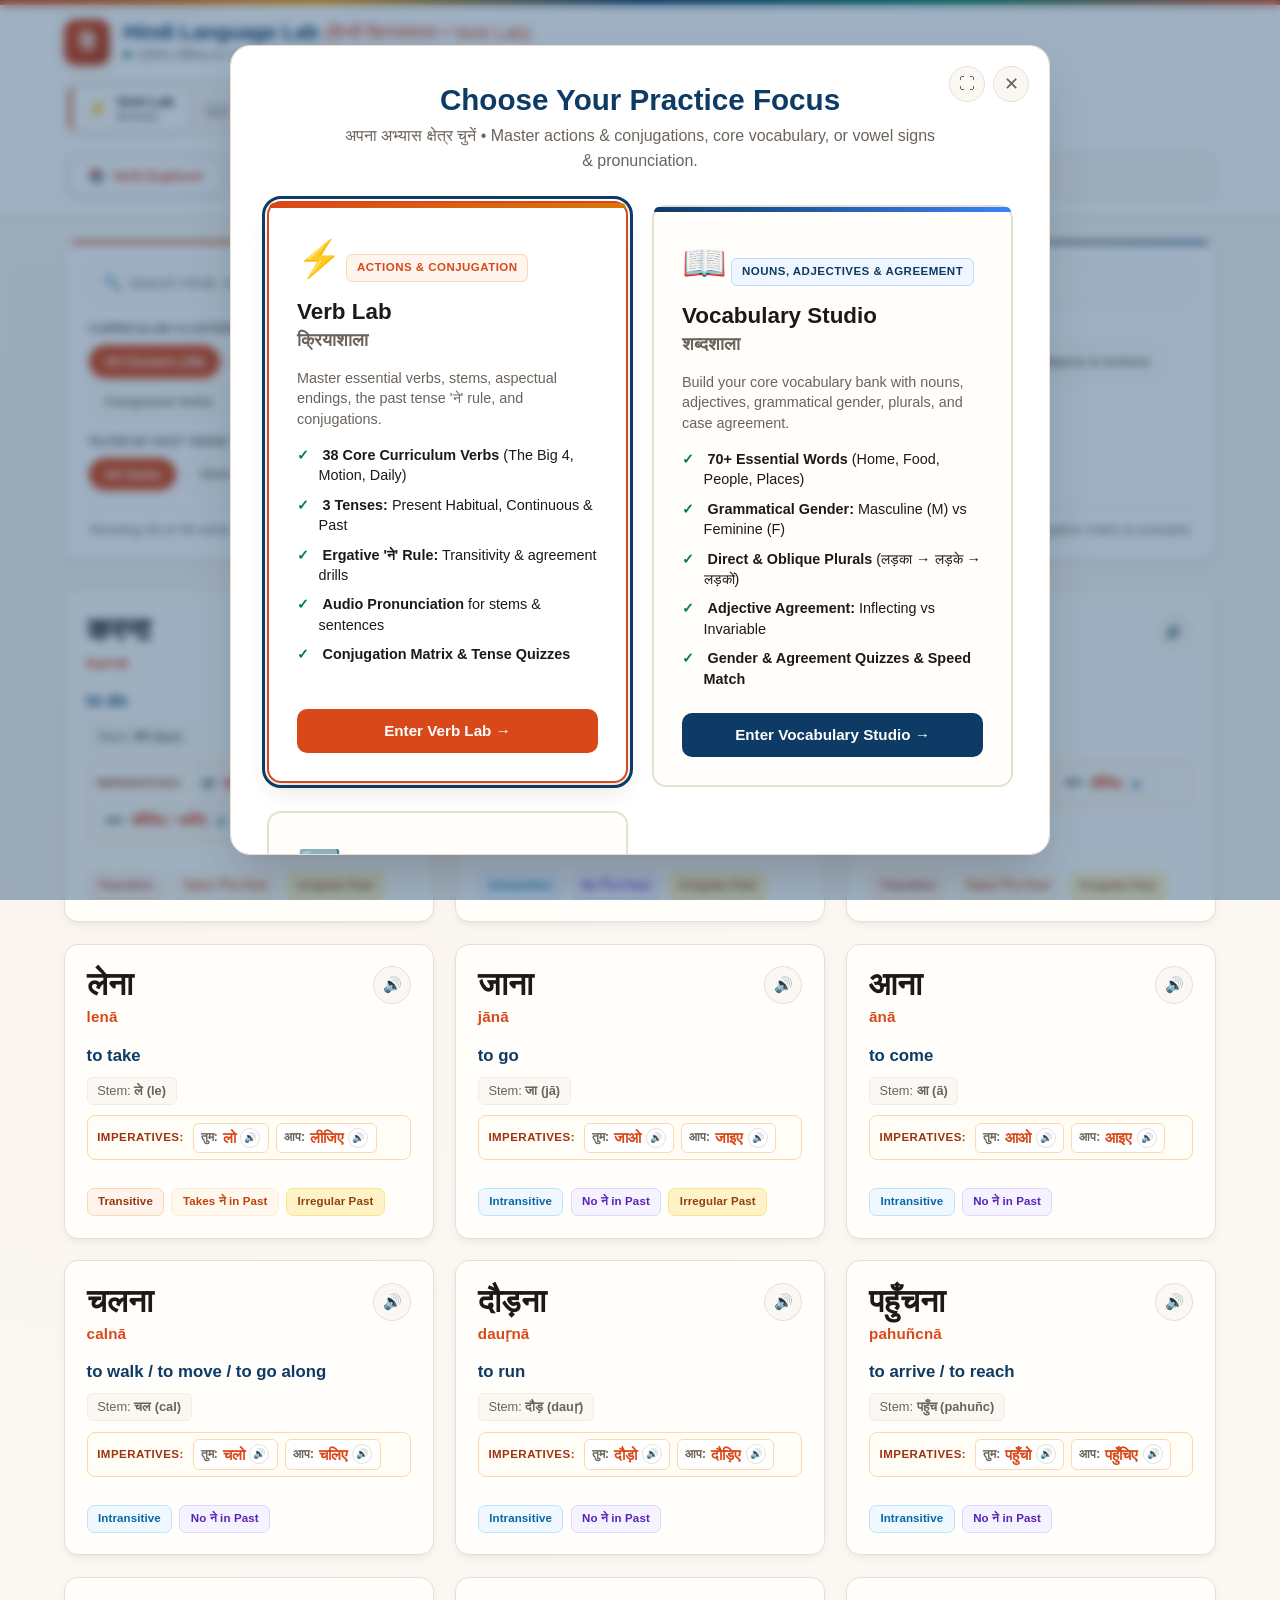
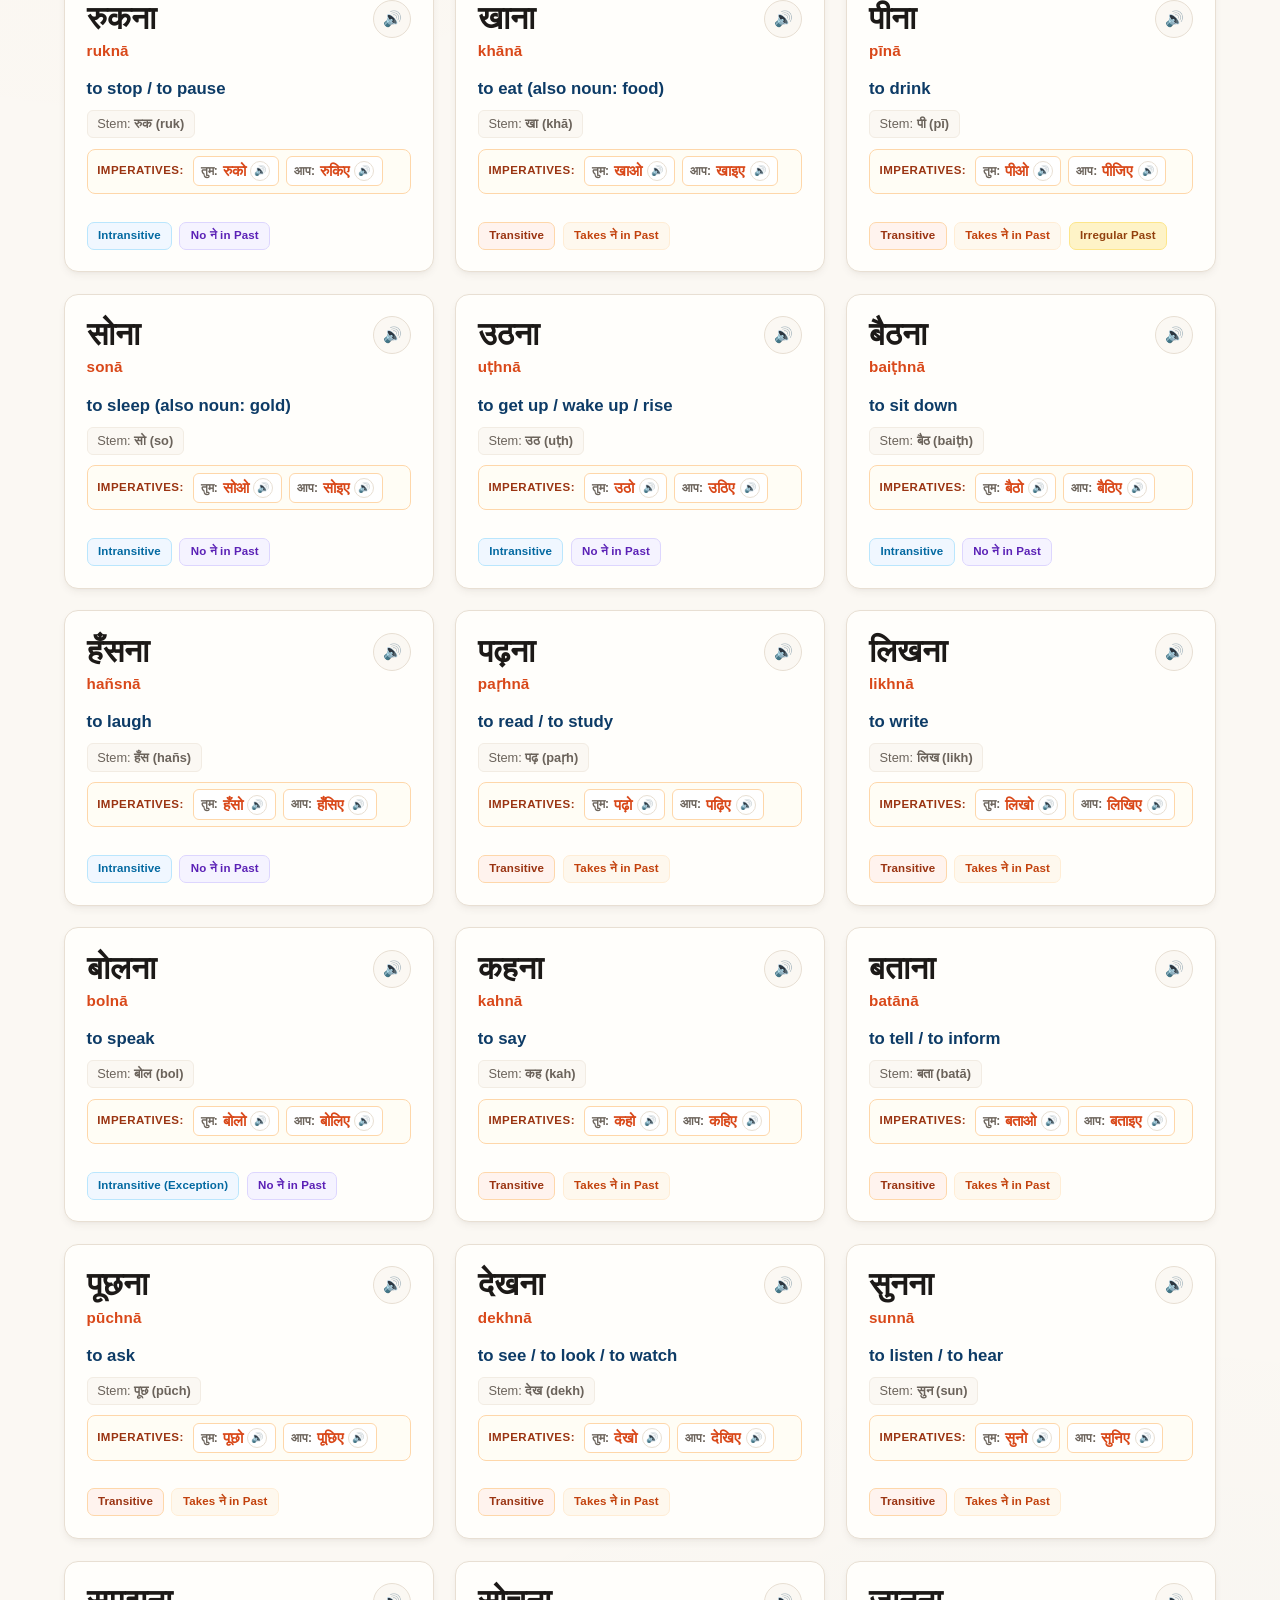
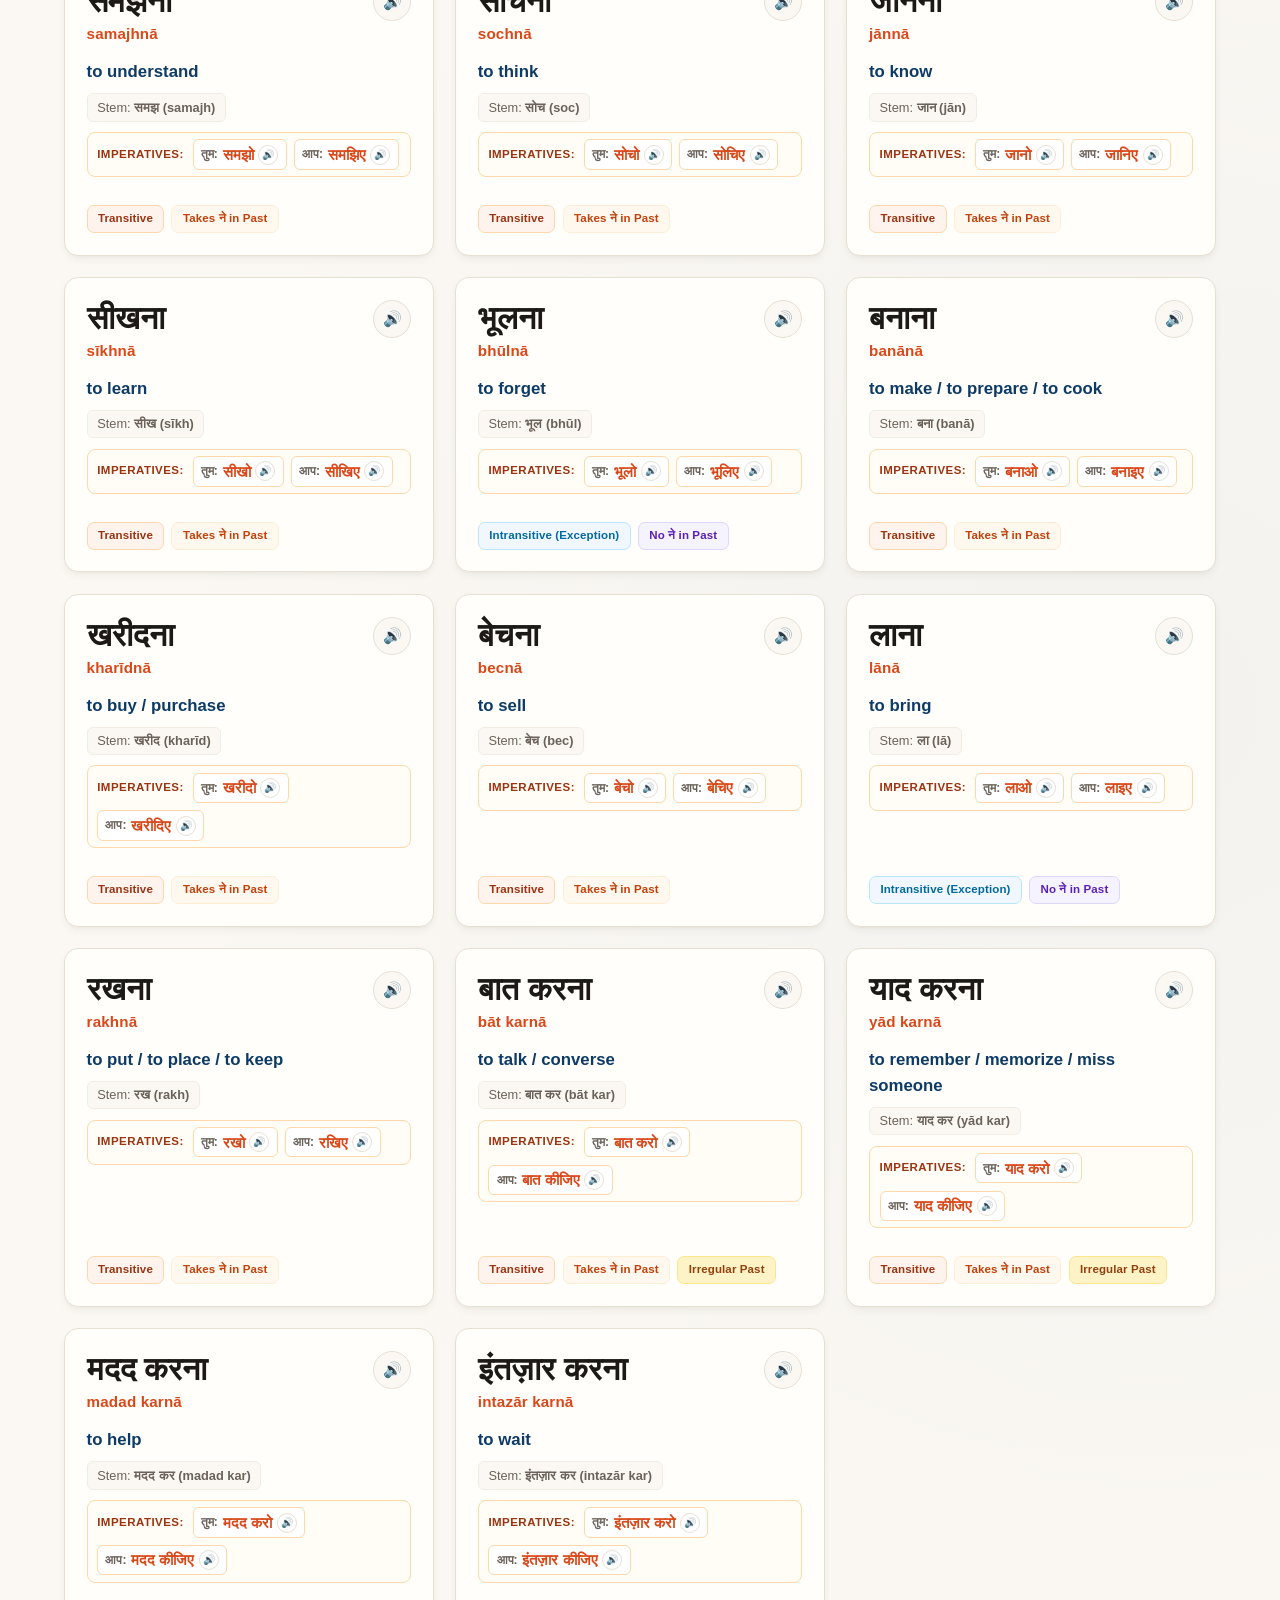
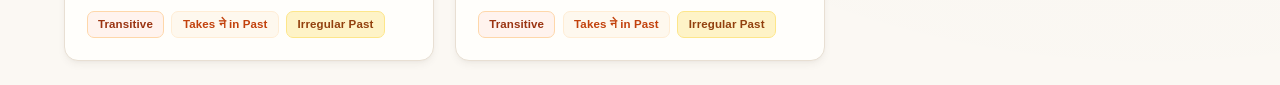
==== commit 055dfcea: "Publish Hindi, Hungarian, and Italian standalone builds with interactive voice selector" ====
--- a/hindi.html
+++ b/hindi.html
@@ -5054,6 +5054,9 @@
         <button type="button" class="switch-focus-btn" id="open-lexicon-manager-btn" aria-label="Open Data Cleanup & Lexicon Manager" title="Clean up, edit, and sanitize saved words database (Shortcut: D)" style="background:var(--card-warm); border:1.5px solid var(--border); color:var(--secondary); font-weight:600;">
           <span aria-hidden="true">🛠️</span> <span class="btn-label">Clean Up Data</span>
         </button>
+        <select id="voice-selector" aria-label="Select Hindi speech voice" title="Choose Hindi pronunciation voice" style="padding:0.45rem 0.65rem; border-radius:10px; border:1.5px solid var(--border); background:var(--card-warm); color:var(--text-main); font-size:0.82rem; font-weight:600; max-width:190px; cursor:pointer;">
+          <option value="auto">🔊 Voice: Auto (hi-IN)</option>
+        </select>
         <button type="button" class="switch-focus-btn" id="open-focus-modal-btn" aria-label="Open learning focus chooser dialog (Shortcut: Key M)" title="Choose learning focus (Shortcut: M)">
           <span aria-hidden="true">⚙️</span> <span class="btn-label">Choose Focus</span>
         </button>
@@ -15032,6 +15035,45 @@
   }
 }
 
+const VOICE_PREF_STORAGE_KEY = 'hindi_preferred_voice_v1';
+
+function getAvailableHindiVoices() {
+  if (!('speechSynthesis' in window)) return [];
+  const freshVoices = window.speechSynthesis.getVoices();
+  if (freshVoices && freshVoices.length) {
+    cachedVoices = freshVoices;
+  }
+  const voices = (freshVoices && freshVoices.length) ? freshVoices : cachedVoices;
+  if (!voices || !voices.length) return [];
+  return voices.filter(v => {
+    const l = (v.lang || '').toLowerCase().replace('_', '-');
+    return l === 'hi-in' || l === 'hi' || l.startsWith('hi-') || /Hindi|हिन्दी|Lekha|Kalpana|Hemant|Ravi/i.test(v.name || '');
+  });
+}
+
+function populateVoiceSelector() {
+  const sel = document.getElementById('voice-selector');
+  if (!sel) return;
+  const langVoices = getAvailableHindiVoices();
+  let saved = 'auto';
+  try { saved = localStorage.getItem(VOICE_PREF_STORAGE_KEY) || 'auto'; } catch (e) {}
+
+  const bestAuto = findHindiVoice({ ignoreSaved: true });
+  const autoLabel = bestAuto ? `🔊 Auto: ${bestAuto.name}` : '🔊 Auto (No hi-IN voice found)';
+
+  sel.innerHTML = `<option value="auto">${escapeHtml(autoLabel)}</option>` +
+    langVoices.map(v => {
+      const tag = v.localService ? 'Local' : 'Cloud';
+      return `<option value="${escapeHtml(v.name)}">🔊 ${escapeHtml(v.name)} (${tag})</option>`;
+    }).join('');
+
+  if (saved !== 'auto' && langVoices.some(v => v.name === saved)) {
+    sel.value = saved;
+  } else {
+    sel.value = 'auto';
+  }
+}
+
 function refreshVoices() {
   if ('speechSynthesis' in window) {
     try {
@@ -15040,6 +15082,7 @@
       cachedVoices = [];
     }
   }
+  populateVoiceSelector();
 }
 
 if ('speechSynthesis' in window) {
@@ -15048,6 +15091,17 @@
     refreshVoices();
   };
 }
+
+document.addEventListener('DOMContentLoaded', () => {
+  populateVoiceSelector();
+  const sel = document.getElementById('voice-selector');
+  if (sel) {
+    sel.addEventListener('change', () => {
+      try { localStorage.setItem(VOICE_PREF_STORAGE_KEY, sel.value); } catch (e) {}
+      speakHindi('नमस्ते! मैं हिन्दी बोलती हूँ।');
+    });
+  }
+});
 
 // --- Hindi Syllable & Phoneme Decomposition Helpers ---
 function splitHindiSyllables(word) {
@@ -15073,44 +15127,55 @@
 
 function findHindiVoice(options = {}) {
   const preferLocal = Boolean(options && options.preferLocal);
+  const ignoreSaved = Boolean(options && options.ignoreSaved);
   if (!('speechSynthesis' in window)) return null;
-  const voices = (cachedVoices && cachedVoices.length) ? cachedVoices : window.speechSynthesis.getVoices();
+  const freshVoices = window.speechSynthesis.getVoices();
+  if (freshVoices && freshVoices.length) {
+    cachedVoices = freshVoices;
+  }
+  const voices = (freshVoices && freshVoices.length) ? freshVoices : cachedVoices;
   if (!voices || !voices.length) return null;
 
-  // If local voice is preferred (e.g. for slow reading so Chrome on Mac/Windows uses a local voice rather than Google remote voice which ignores rate)
-  if (preferLocal) {
-    // 1. Local exact Hindi match (like Apple Lekha on macOS, or Windows local voices)
-    let localVoice = voices.find(v => 
-      v.localService && (v.lang === 'hi-IN' || v.lang === 'hi_IN' || v.lang === 'hi')
-    );
+  const langVoices = getAvailableHindiVoices();
+
+  // 0. Honor explicit user choice from header voice picker
+  if (!ignoreSaved && langVoices.length) {
+    try {
+      const savedName = localStorage.getItem(VOICE_PREF_STORAGE_KEY);
+      if (savedName && savedName !== 'auto') {
+        const savedVoice = langVoices.find(v => v.name === savedName);
+        if (savedVoice) return savedVoice;
+      }
+    } catch (e) {}
+  }
+
+  const highQualityRegex = /Google|Natural|Enhanced|Premium|Siri/i;
+  const namedHindiRegex = /Hindi|Lekha|हिन्दी|Kalpana|Hemant|Ravi/i;
+  const noveltyRegex = /\b(Eddy|Flo|Grandma|Grandpa|Reed|Rocko|Sandy|Shelley|Albert|Bad News|Bahh|Bells|Boing|Bubbles|Cellos|Good News|Jester|Organ|Superstar|Trinoids|Whisper|Wobble|Zarvox)\b/i;
+
+  if (langVoices.length) {
+    const cleanVoices = langVoices.filter(v => !noveltyRegex.test(v.name || ''));
+    const pool = cleanVoices.length ? cleanVoices : langVoices;
+
+    if (!preferLocal) {
+      let hq = pool.find(v => highQualityRegex.test(v.name || ''));
+      if (hq) return hq;
+    }
+
+    let localVoice = pool.find(v => v.localService && namedHindiRegex.test(v.name || ''));
     if (localVoice) return localVoice;
 
-    // 2. Local voice containing Hindi / Lekha / Indic
-    localVoice = voices.find(v => 
-      v.localService && (v.lang.toLowerCase().startsWith('hi') || /Hindi|Lekha|हिन्दी|Kalpana|Hemant|Ravi/i.test(v.name))
-    );
+    localVoice = pool.find(v => v.localService);
     if (localVoice) return localVoice;
-  }
-
-  // Standard search:
-  // 1. Direct exact BCP-47 match for Hindi (India)
-  let voice = voices.find(v => v.lang === 'hi-IN' || v.lang === 'hi_IN' || v.lang === 'hi');
-  if (voice) return voice;
-
-  // 2. Microsoft Windows Hindi voices (Microsoft Hemant, Microsoft Kalpana, Microsoft Ravi)
-  voice = voices.find(v => 
-    /Hemant|Kalpana|Ravi/i.test(v.name) && (/Hindi/i.test(v.name) || v.lang.startsWith('hi'))
-  );
-  if (voice) return voice;
-
-  // 3. Name or language includes Hindi / Devanagari (e.g. "Lekha" on macOS, "Google हिन्दी", etc.)
-  voice = voices.find(v => 
-    v.lang.toLowerCase().startsWith('hi') || /Hindi|Lekha|हिन्दी/i.test(v.name)
-  );
-  if (voice) return voice;
-
-  // 4. Any Indian locale voice as gentle fallback (e.g. en-IN, mr-IN, gu-IN or similar Indic voices)
-  voice = voices.find(v => v.lang.endsWith('-IN') || v.lang.endsWith('_IN'));
+
+    let namedVoice = pool.find(v => namedHindiRegex.test(v.name || ''));
+    if (namedVoice) return namedVoice;
+
+    return pool[0] || null;
+  }
+
+  // Fallback: any Indian locale voice
+  let voice = voices.find(v => v.lang && (v.lang.endsWith('-IN') || v.lang.endsWith('_IN')));
   return voice;
 }
 
@@ -16561,6 +16626,42 @@
 // --- 8. WAI-ARIA Modal Dialog (Focus Trap & Escape Handling) ---
 let lastFocusedElement = null;
 
+function formatConjugationPhonetic(rawText) {
+  if (!rawText || typeof rawText !== 'string') return '';
+  const cleaned = rawText.replace(/\([^)]*\)/g, '').trim();
+  if (!cleaned || cleaned === '-' || cleaned === '—') return '';
+  return cleaned
+    .split('/')
+    .map(part => devanagariToLatin(part.trim()))
+    .filter(Boolean)
+    .join(' / ');
+}
+
+function formatConjugationAudio(rawText) {
+  if (!rawText || typeof rawText !== 'string') return '';
+  return rawText
+    .replace(/\([^)]*\)/g, '')
+    .replace(/\s*\/\s*/g, ', ')
+    .trim();
+}
+
+function renderConjugationCell(rawText) {
+  if (!rawText || rawText === '-' || rawText === '—') {
+    return escapeHtml(rawText || '-');
+  }
+  const phonetic = formatConjugationPhonetic(rawText);
+  const audioText = formatConjugationAudio(rawText);
+  return `
+    <div style="display:flex; align-items:flex-start; justify-content:space-between; gap:0.5rem;">
+      <div>
+        <div>${escapeHtml(rawText)}</div>
+        ${phonetic ? `<div style="font-family:var(--font-sans, sans-serif); font-size:0.78rem; font-weight:600; color:var(--text-muted); margin-top:0.15rem;">${escapeHtml(phonetic)}</div>` : ''}
+      </div>
+      ${audioText ? `<button type="button" class="audio-btn mini-imp-audio modal-imp-audio" data-audio="${escapeHtml(audioText)}" aria-label="Pronounce ${escapeHtml(audioText)}" title="Listen to ${escapeHtml(audioText)}">🔊</button>` : ''}
+    </div>
+  `;
+}
+
 function openVerbModal(verbId) {
   const verb = state.verbs.find(v => v.id === verbId);
   if (!verb) return;
@@ -16639,21 +16740,21 @@
           <tbody>
             <tr>
               <td><strong>Present Habitual</strong></td>
-              <td class="hindi-cell">${verb.conjugations?.habitual?.m_sg || '-'}</td>
-              <td class="hindi-cell">${verb.conjugations?.habitual?.f_sg || '-'}</td>
-              <td class="hindi-cell">${verb.conjugations?.habitual?.m_pl || '-'}</td>
+              <td class="hindi-cell">${renderConjugationCell(verb.conjugations?.habitual?.m_sg)}</td>
+              <td class="hindi-cell">${renderConjugationCell(verb.conjugations?.habitual?.f_sg)}</td>
+              <td class="hindi-cell">${renderConjugationCell(verb.conjugations?.habitual?.m_pl)}</td>
             </tr>
             <tr>
               <td><strong>Present Continuous</strong></td>
-              <td class="hindi-cell">${verb.conjugations?.continuous?.m_sg || '-'}</td>
-              <td class="hindi-cell">${verb.conjugations?.continuous?.f_sg || '-'}</td>
-              <td class="hindi-cell">${verb.conjugations?.continuous?.m_pl || '-'}</td>
+              <td class="hindi-cell">${renderConjugationCell(verb.conjugations?.continuous?.m_sg)}</td>
+              <td class="hindi-cell">${renderConjugationCell(verb.conjugations?.continuous?.f_sg)}</td>
+              <td class="hindi-cell">${renderConjugationCell(verb.conjugations?.continuous?.m_pl)}</td>
             </tr>
             <tr>
               <td><strong>Simple Past</strong></td>
-              <td class="hindi-cell">${verb.conjugations?.past?.m_sg || '-'}</td>
-              <td class="hindi-cell">${verb.conjugations?.past?.f_sg || '-'}</td>
-              <td class="hindi-cell">${verb.conjugations?.past?.m_pl || '-'}</td>
+              <td class="hindi-cell">${renderConjugationCell(verb.conjugations?.past?.m_sg)}</td>
+              <td class="hindi-cell">${renderConjugationCell(verb.conjugations?.past?.f_sg)}</td>
+              <td class="hindi-cell">${renderConjugationCell(verb.conjugations?.past?.m_pl)}</td>
             </tr>
           </tbody>
         </table>
@@ -16666,17 +16767,20 @@
           <div style="display:inline-flex; align-items:center; gap:0.4rem;">
             <span style="color:var(--text-muted); font-size:0.85rem;">तू (intimate):</span>
             <span class="devanagari" style="font-weight:700; color:var(--primary); font-size:1.15rem;">${escapeHtml(imp.tu || '-')}</span>
-            ${imp.tu ? `<button type="button" class="audio-btn mini-imp-audio modal-imp-audio" data-audio="${escapeHtml(imp.tu)}" aria-label="Pronounce तू ${escapeHtml(imp.tu)}" title="Listen to तू ${escapeHtml(imp.tu)}">🔊</button>` : ''}
+            ${formatConjugationPhonetic(imp.tu) ? `<span style="color:var(--text-muted); font-size:0.8rem;">(${escapeHtml(formatConjugationPhonetic(imp.tu))})</span>` : ''}
+            ${imp.tu ? `<button type="button" class="audio-btn mini-imp-audio modal-imp-audio" data-audio="${escapeHtml(formatConjugationAudio(imp.tu))}" aria-label="Pronounce तू ${escapeHtml(imp.tu)}" title="Listen to तू ${escapeHtml(imp.tu)}">🔊</button>` : ''}
           </div>
           <div style="display:inline-flex; align-items:center; gap:0.4rem;">
             <span style="color:var(--text-muted); font-size:0.85rem;">तुम (familiar):</span>
             <span class="devanagari" style="font-weight:700; color:var(--primary); font-size:1.15rem;">${escapeHtml(imp.tum || '-')}</span>
-            ${imp.tum ? `<button type="button" class="audio-btn mini-imp-audio modal-imp-audio" data-audio="${escapeHtml(imp.tum)}" aria-label="Pronounce तुम ${escapeHtml(imp.tum)}" title="Listen to तुम ${escapeHtml(imp.tum)}">🔊</button>` : ''}
+            ${formatConjugationPhonetic(imp.tum) ? `<span style="color:var(--text-muted); font-size:0.8rem;">(${escapeHtml(formatConjugationPhonetic(imp.tum))})</span>` : ''}
+            ${imp.tum ? `<button type="button" class="audio-btn mini-imp-audio modal-imp-audio" data-audio="${escapeHtml(formatConjugationAudio(imp.tum))}" aria-label="Pronounce तुम ${escapeHtml(imp.tum)}" title="Listen to तुम ${escapeHtml(imp.tum)}">🔊</button>` : ''}
           </div>
           <div style="display:inline-flex; align-items:center; gap:0.4rem;">
             <span style="color:var(--text-muted); font-size:0.85rem;">आप (respectful):</span>
             <span class="devanagari" style="font-weight:700; color:var(--primary); font-size:1.15rem;">${escapeHtml(imp.aap || '-')}</span>
-            ${imp.aap ? `<button type="button" class="audio-btn mini-imp-audio modal-imp-audio" data-audio="${escapeHtml(imp.aap)}" aria-label="Pronounce आप ${escapeHtml(imp.aap)}" title="Listen to आप ${escapeHtml(imp.aap)}">🔊</button>` : ''}
+            ${formatConjugationPhonetic(imp.aap) ? `<span style="color:var(--text-muted); font-size:0.8rem;">(${escapeHtml(formatConjugationPhonetic(imp.aap))})</span>` : ''}
+            ${imp.aap ? `<button type="button" class="audio-btn mini-imp-audio modal-imp-audio" data-audio="${escapeHtml(formatConjugationAudio(imp.aap))}" aria-label="Pronounce आप ${escapeHtml(imp.aap)}" title="Listen to आप ${escapeHtml(imp.aap)}">🔊</button>` : ''}
           </div>
         </div>
       </div>
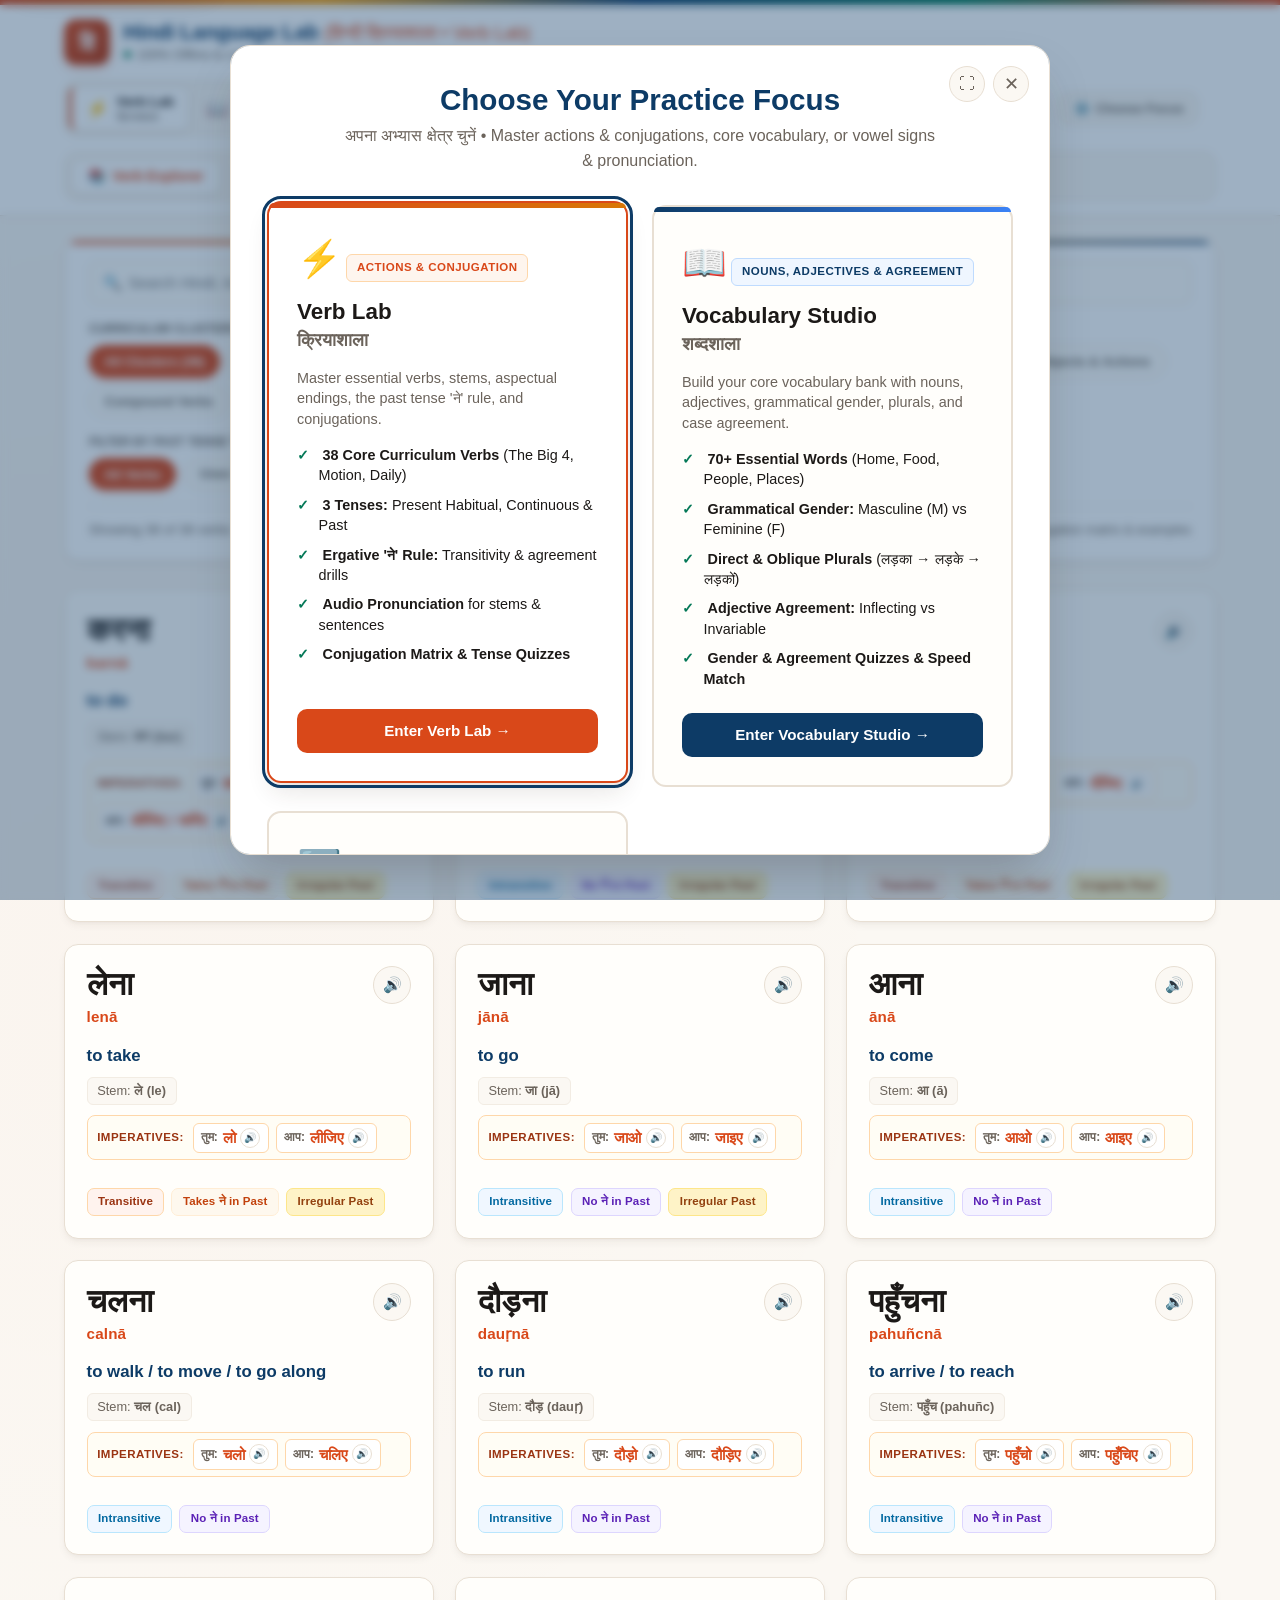
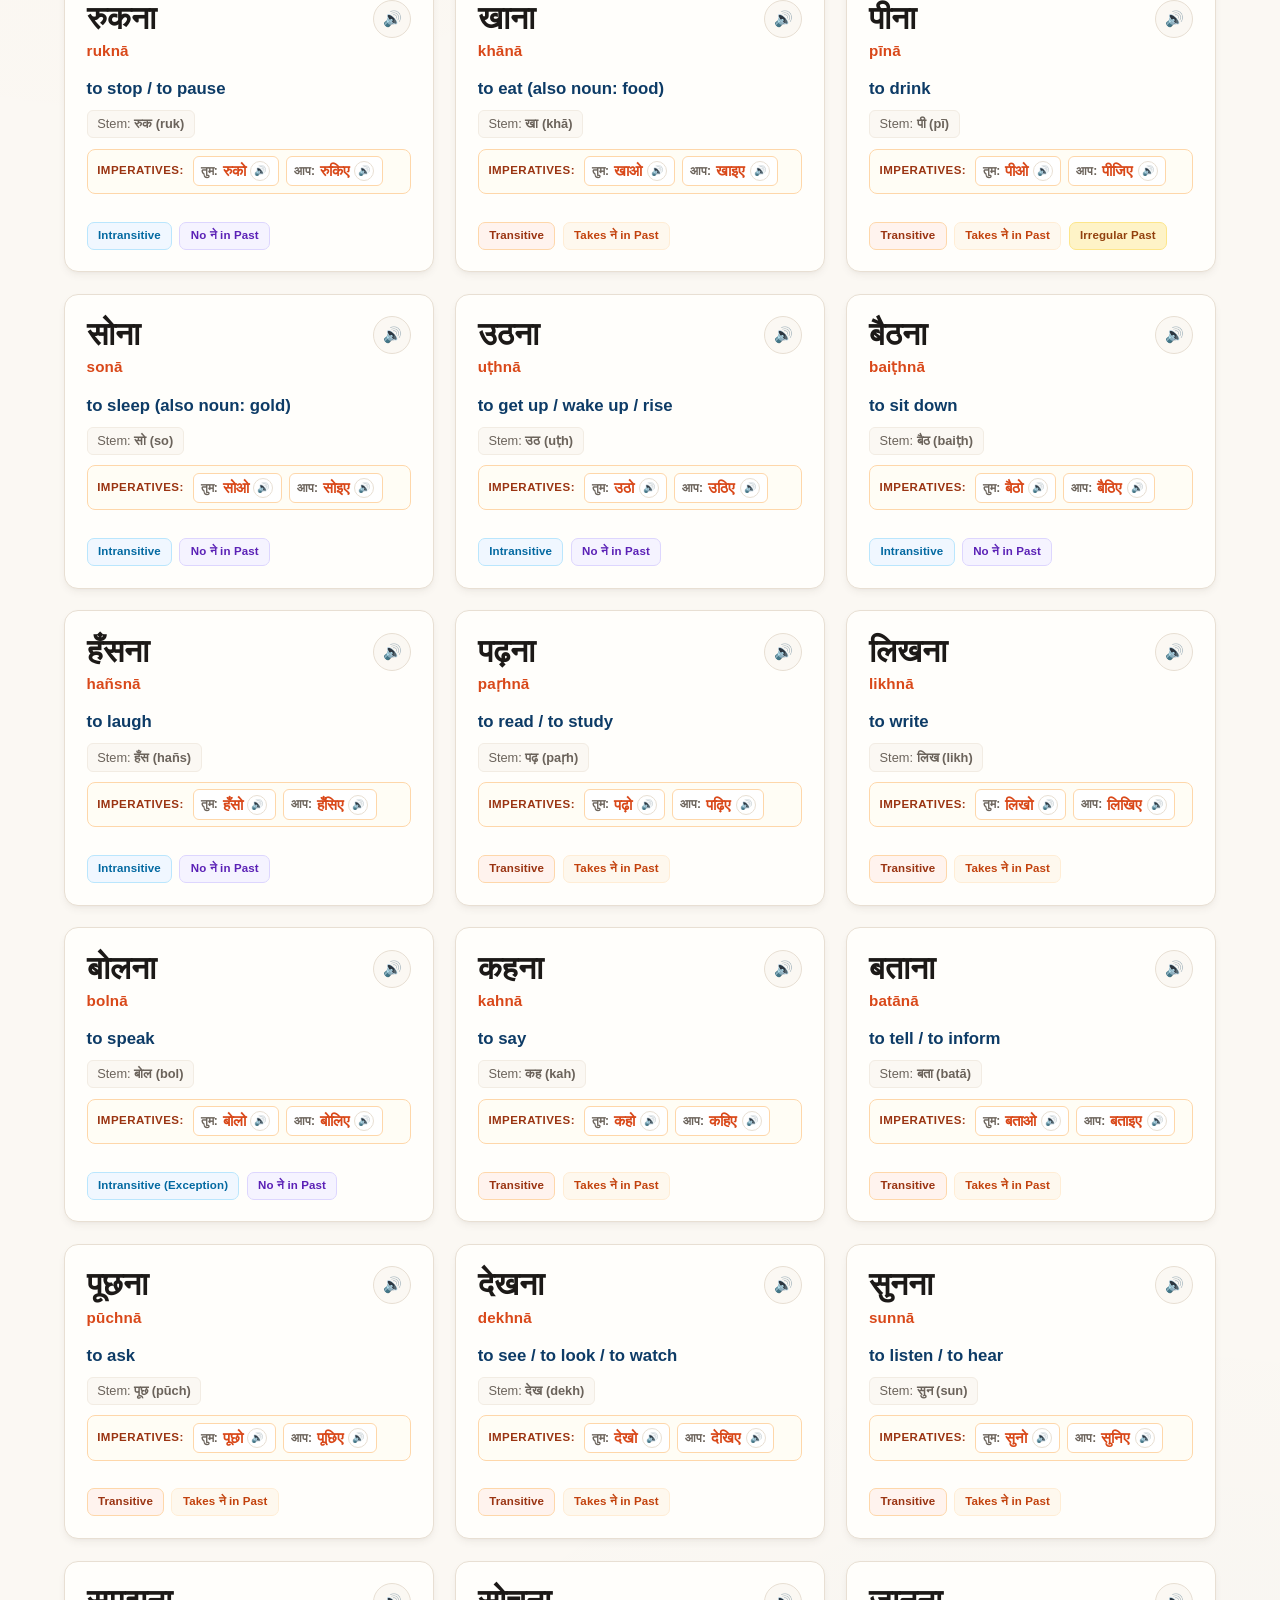
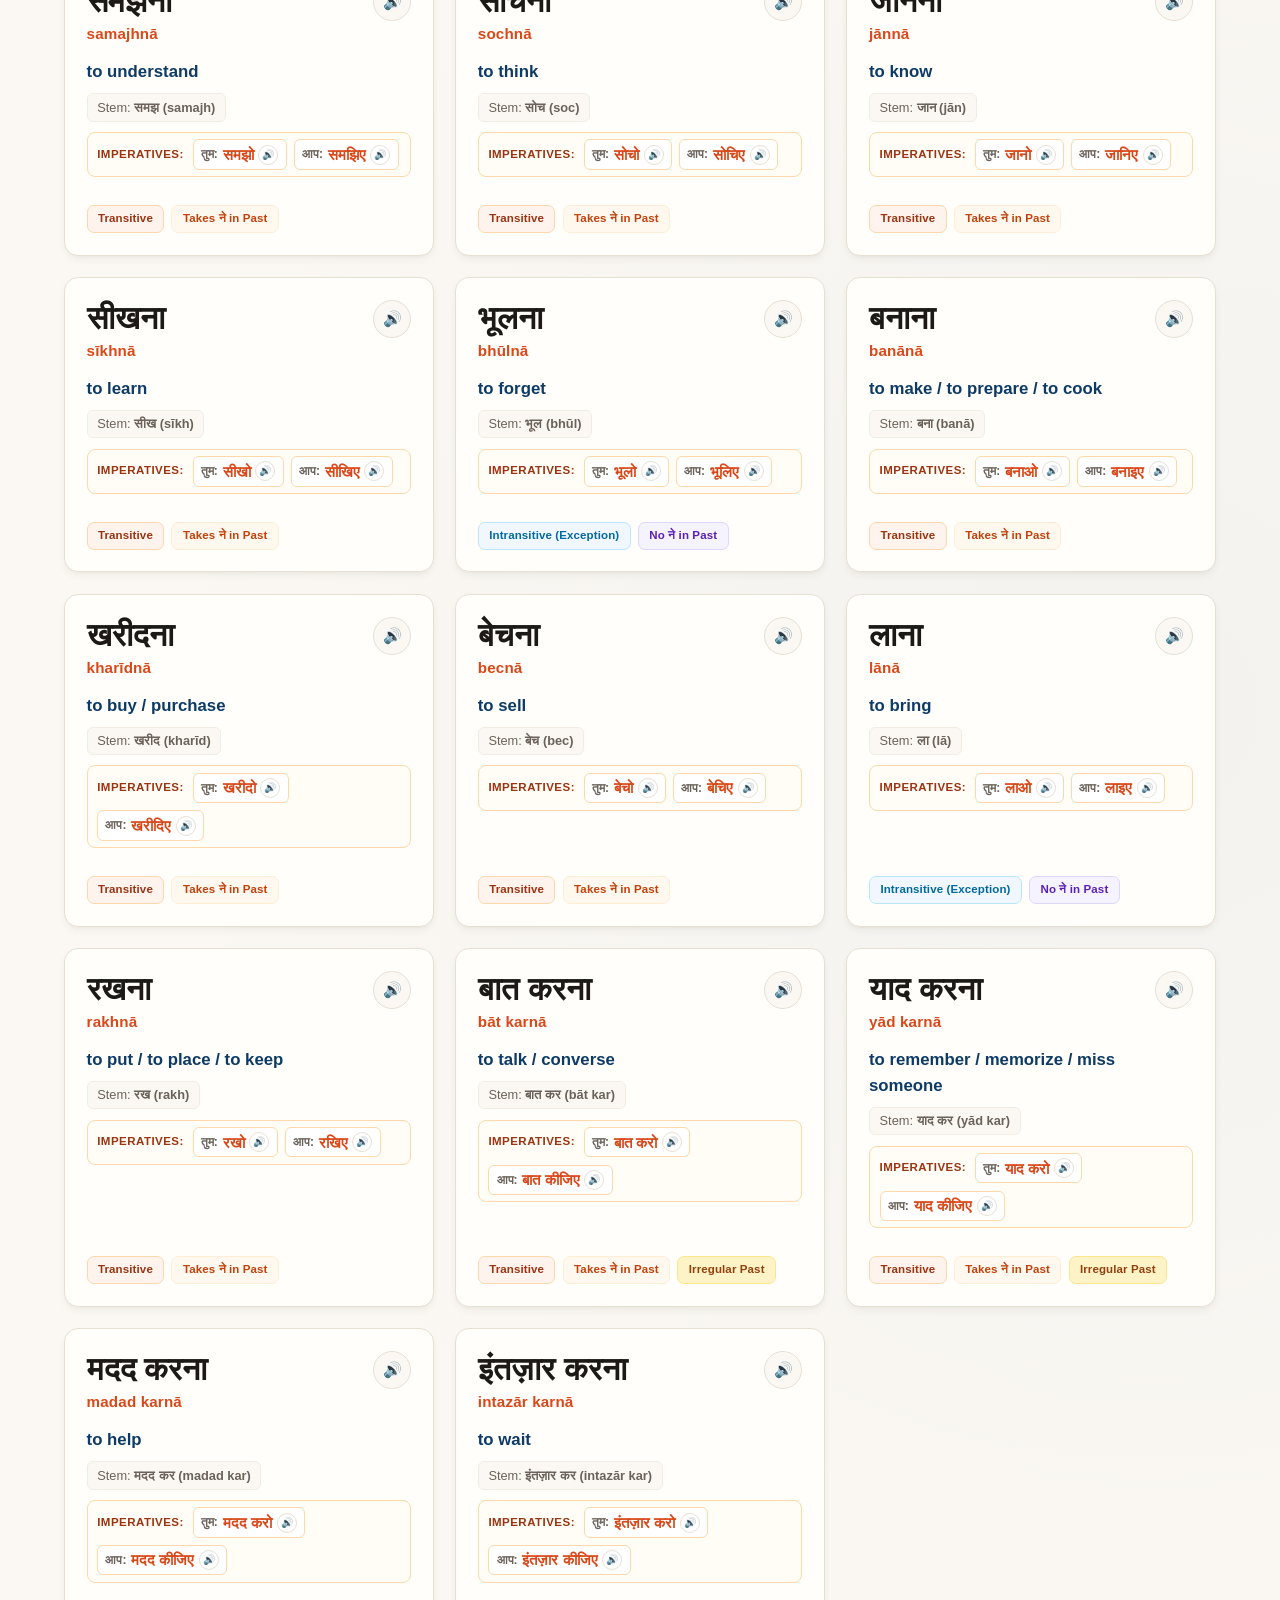
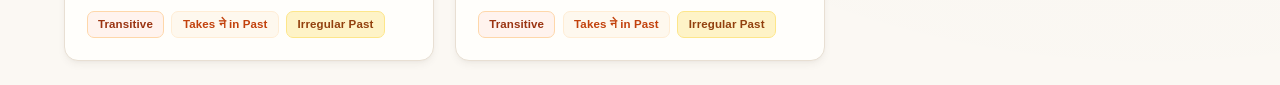
==== commit e2270703: "Rebuild HTMLs with AirDrop / Web Share compressed URL classwork sharing" ====
--- a/hindi.html
+++ b/hindi.html
@@ -5054,6 +5054,9 @@
         <button type="button" class="switch-focus-btn" id="open-lexicon-manager-btn" aria-label="Open Data Cleanup & Lexicon Manager" title="Clean up, edit, and sanitize saved words database (Shortcut: D)" style="background:var(--card-warm); border:1.5px solid var(--border); color:var(--secondary); font-weight:600;">
           <span aria-hidden="true">🛠️</span> <span class="btn-label">Clean Up Data</span>
         </button>
+        <button type="button" class="switch-focus-btn" id="share-classwork-btn" aria-label="Share classwork via AirDrop or link" title="Share your custom classwork words &amp; verbs via AirDrop or URL" style="background:var(--card-warm); border:1.5px solid var(--border); color:var(--primary); font-weight:600;">
+          <span aria-hidden="true">📤</span> <span class="btn-label">Share Classwork</span>
+        </button>
         <select id="voice-selector" aria-label="Select Hindi speech voice" title="Choose Hindi pronunciation voice" style="padding:0.45rem 0.65rem; border-radius:10px; border:1.5px solid var(--border); background:var(--card-warm); color:var(--text-main); font-size:0.82rem; font-weight:600; max-width:190px; cursor:pointer;">
           <option value="auto">🔊 Voice: Auto (hi-IN)</option>
         </select>
@@ -5270,7 +5273,7 @@
             <div>
               <h2 style="font-size:1.4rem;">📥 Ingest Verb Notes</h2>
               <p style="font-size:0.9rem; color:var(--text-muted);">
-                Paste typed notes or drop a file (.rtf, .txt, .md, .csv, .json). Automatically extracts Hindi verbs ending in -ना, isolates stems, and detects transitivity ('ने' rule).
+                Paste typed notes or drop a file (.pdf, .rtf, .txt, .md, .csv, .json). Automatically extracts Hindi verbs ending in -ना, isolates stems, and detects transitivity ('ने' rule).
               </p>
             </div>
             <button id="load-sample-notes-btn" class="action-btn nav-card" style="font-size:0.8rem; padding:0.4rem 0.8rem; flex:none;">
@@ -5282,7 +5285,7 @@
           <div class="drop-zone" id="notes-drop-zone">
             <span class="drop-zone-icon">📁</span>
             <div style="font-weight:700; font-size:1.05rem; color:var(--secondary); margin-bottom:0.25rem;">
-              Drop verb notes file(s) here (.rtf, .txt, .md, .csv, .json)
+              Drop verb notes file(s) here (.pdf, .rtf, .txt, .md, .csv, .json)
             </div>
             <div style="font-size:0.85rem; color:var(--text-muted); margin-bottom:0.75rem;">
               Select or drop multiple files at once from Windows Explorer or Mac Finder
@@ -5295,7 +5298,7 @@
               <span class="file-pill">.CSV</span>
               <span class="file-pill">.JSON</span>
             </div>
-            <input type="file" id="notes-file-input" accept=".txt,.md,.markdown,.csv,.json,.rtf,text/rtf,application/rtf" multiple style="display:none;">
+            <input type="file" id="notes-file-input" accept=".pdf,application/pdf,.txt,.md,.markdown,.csv,.json,.rtf,text/rtf,application/rtf" multiple style="display:none;">
             <button type="button" class="action-btn nav-card" id="browse-file-btn" style="max-width:200px; margin:1rem auto 0; font-size:0.85rem;">
               Browse File(s)
             </button>
@@ -5683,7 +5686,7 @@
             <div>
               <h2 style="font-size:1.4rem;">📥 Ingest Vocabulary Notes</h2>
               <p style="font-size:0.9rem; color:var(--text-muted);">
-                Paste typed words or drop a file (.rtf, .txt, .md, .csv, .json). Automatically parses Hindi nouns and adjectives, detects gender (Masc/Fem), and extracts definitions.
+                Paste typed words or drop a file (.pdf, .rtf, .txt, .md, .csv, .json). Automatically parses Hindi nouns and adjectives, detects gender (Masc/Fem), and extracts definitions.
               </p>
             </div>
             <button id="load-sample-vocab-btn" class="action-btn nav-card" style="font-size:0.8rem; padding:0.4rem 0.8rem; flex:none;">
@@ -5695,7 +5698,7 @@
           <div class="drop-zone" id="vocab-drop-zone">
             <span class="drop-zone-icon">📁</span>
             <div style="font-weight:700; font-size:1.05rem; color:var(--secondary); margin-bottom:0.25rem;">
-              Drop vocabulary file(s) here (.rtf, .txt, .md, .csv, .json)
+              Drop vocabulary file(s) here (.pdf, .rtf, .txt, .md, .csv, .json)
             </div>
             <div style="font-size:0.85rem; color:var(--text-muted); margin-bottom:0.75rem;">
               Select or drop multiple files at once from Windows Explorer or Mac Finder
@@ -5708,7 +5711,7 @@
               <span class="file-pill">.CSV</span>
               <span class="file-pill">.JSON</span>
             </div>
-            <input type="file" id="vocab-file-input" accept=".txt,.md,.markdown,.csv,.json,.rtf,text/rtf,application/rtf" multiple style="display:none;">
+            <input type="file" id="vocab-file-input" accept=".pdf,application/pdf,.txt,.md,.markdown,.csv,.json,.rtf,text/rtf,application/rtf" multiple style="display:none;">
             <button type="button" class="action-btn nav-card" id="vocab-browse-file-btn" style="max-width:200px; margin:1rem auto 0; font-size:0.85rem;">
               Browse File(s)
             </button>
@@ -18473,27 +18476,508 @@
     }
   });
 
+  // =========================================================================
+  // 100% OFFLINE ZERO-DEPENDENCY PDF TEXT EXTRACTOR (FlateDecode + ToUnicode CMap)
+  // =========================================================================
+  async function extractPdfTextFromArrayBuffer(arrayBuffer) {
+    const bytes = new Uint8Array(arrayBuffer);
+    let raw = '';
+    const chunkSize = 0x8000;
+    for (let i = 0; i < bytes.length; i += chunkSize) {
+      raw += String.fromCharCode.apply(null, bytes.subarray(i, i + chunkSize));
+    }
+
+    async function inflateStream(uint8) {
+      if (typeof DecompressionStream === 'undefined') return null;
+      for (const fmt of ['deflate', 'deflate-raw']) {
+        try {
+          const ds = new DecompressionStream(fmt);
+          const writer = ds.writable.getWriter();
+          writer.write(uint8);
+          writer.close();
+          const outBuf = await new Response(ds.readable).arrayBuffer();
+          const outBytes = new Uint8Array(outBuf);
+          let s = '';
+          for (let i = 0; i < outBytes.length; i += chunkSize) {
+            s += String.fromCharCode.apply(null, outBytes.subarray(i, i + chunkSize));
+          }
+          return s;
+        } catch (e) {
+          // Try next format
+        }
+      }
+      return null;
+    }
+
+    function decodeHexToUnicode(hex) {
+      const clean = hex.replace(/\s+/g, '');
+      if (clean.length % 2 !== 0) return '';
+      if (clean.length >= 4 && clean.length % 4 === 0) {
+        let out = '';
+        for (let i = 0; i < clean.length; i += 4) {
+          const code = parseInt(clean.slice(i, i + 4), 16);
+          if (!isNaN(code) && code !== 0xFEFF) out += String.fromCharCode(code);
+        }
+        return out;
+      }
+      let out = '';
+      for (let i = 0; i < clean.length; i += 2) {
+        const code = parseInt(clean.slice(i, i + 2), 16);
+        if (!isNaN(code)) out += String.fromCharCode(code);
+      }
+      return out;
+    }
+
+    // 1. Collect all streams (decompressed if FlateDecode)
+    const streams = [];
+    const streamRegex = /stream\r?\n/g;
+    let match;
+    while ((match = streamRegex.exec(raw)) !== null) {
+      const startIdx = match.index + match[0].length;
+      const endIdx = raw.indexOf('endstream', startIdx);
+      if (endIdx === -1) break;
+      const dictStart = Math.max(0, match.index - 400);
+      const dictSlice = raw.slice(dictStart, match.index);
+      let streamEnd = endIdx;
+      while (streamEnd > startIdx && (bytes[streamEnd - 1] === 0x0A || bytes[streamEnd - 1] === 0x0D)) {
+        streamEnd--;
+      }
+      const isFlate = /\/Filter\s*(?:\[[^\]]*)?\/(?:FlateDecode|Fl)\b/.test(dictSlice);
+      const isImage = /\/Subtype\s*\/Image\b/.test(dictSlice);
+      if (isImage) {
+        streamRegex.lastIndex = endIdx + 9;
+        continue;
+      }
+      if (isFlate) {
+        const inflated = await inflateStream(bytes.subarray(startIdx, streamEnd));
+        if (inflated) streams.push(inflated);
+      } else {
+        streams.push(raw.slice(startIdx, streamEnd));
+      }
+      streamRegex.lastIndex = endIdx + 9;
+    }
+
+    // 2. Parse /ToUnicode CMap streams for Unicode / Devanagari / accented characters
+    const cmap = new Map();
+    for (const s of streams) {
+      if (!s.includes('beginbfchar') && !s.includes('beginbfrange')) continue;
+
+      const bfcharBlocks = s.match(/beginbfchar[\s\S]*?endbfchar/g) || [];
+      for (const blk of bfcharBlocks) {
+        const pairRe = /<([0-9A-Fa-f]+)>\s*<([0-9A-Fa-f]+)>/g;
+        let pm;
+        while ((pm = pairRe.exec(blk)) !== null) {
+          cmap.set(pm[1].toUpperCase(), decodeHexToUnicode(pm[2]));
+        }
+      }
+
+      const bfrangeBlocks = s.match(/beginbfrange[\s\S]*?endbfrange/g) || [];
+      for (const blk of bfrangeBlocks) {
+        const rangeRe = /<([0-9A-Fa-f]+)>\s*<([0-9A-Fa-f]+)>\s*(<([0-9A-Fa-f]+)>|\[([^\]]+)\])/g;
+        let rm;
+        while ((rm = rangeRe.exec(blk)) !== null) {
+          const startCode = parseInt(rm[1], 16);
+          const endCode = parseInt(rm[2], 16);
+          const hexLen = rm[1].length;
+          if (isNaN(startCode) || isNaN(endCode) || endCode - startCode > 2048) continue;
+          if (rm[4]) {
+            let dst = parseInt(rm[4], 16);
+            for (let c = startCode; c <= endCode; c++, dst++) {
+              const key = c.toString(16).toUpperCase().padStart(hexLen, '0');
+              cmap.set(key, String.fromCharCode(dst));
+            }
+          } else if (rm[5]) {
+            const targets = rm[5].match(/<([0-9A-Fa-f]+)>/g) || [];
+            for (let idx = 0; idx < targets.length && startCode + idx <= endCode; idx++) {
+              const key = (startCode + idx).toString(16).toUpperCase().padStart(hexLen, '0');
+              cmap.set(key, decodeHexToUnicode(targets[idx].slice(1, -1)));
+            }
+          }
+        }
+      }
+    }
+
+    function decodePdfLiteralString(str) {
+      let out = '';
+      for (let i = 0; i < str.length; i++) {
+        const ch = str[i];
+        if (ch === '\\' && i + 1 < str.length) {
+          const next = str[++i];
+          if (next === 'n') out += '\n';
+          else if (next === 'r') out += '\r';
+          else if (next === 't') out += '\t';
+          else if (next === 'b') out += '\b';
+          else if (next === 'f') out += '\f';
+          else if (next === '(' || next === ')' || next === '\\') out += next;
+          else if (next === '\r' || next === '\n') {
+            if (next === '\r' && str[i + 1] === '\n') i++;
+          } else if (/[0-7]/.test(next)) {
+            let oct = next;
+            if (i + 1 < str.length && /[0-7]/.test(str[i + 1])) oct += str[++i];
+            if (i + 1 < str.length && /[0-7]/.test(str[i + 1])) oct += str[++i];
+            out += String.fromCharCode(parseInt(oct, 8));
+          } else {
+            out += next;
+          }
+        } else {
+          out += ch;
+        }
+      }
+      return out;
+    }
+
+    function decodePdfHexString(hex) {
+      const clean = hex.replace(/\s+/g, '').toUpperCase();
+      if (!clean) return '';
+      if (cmap.size > 0) {
+        let out = '';
+        let matched = false;
+        let i = 0;
+        while (i < clean.length) {
+          if (i + 4 <= clean.length && cmap.has(clean.slice(i, i + 4))) {
+            out += cmap.get(clean.slice(i, i + 4));
+            i += 4;
+            matched = true;
+          } else if (i + 2 <= clean.length && cmap.has(clean.slice(i, i + 2))) {
+            out += cmap.get(clean.slice(i, i + 2));
+            i += 2;
+            matched = true;
+          } else {
+            const step = (clean.length % 4 === 0 && i + 4 <= clean.length) ? 4 : 2;
+            const code = parseInt(clean.slice(i, i + step), 16);
+            if (!isNaN(code) && code >= 32) out += String.fromCharCode(code);
+            i += step;
+          }
+        }
+        if (matched) return out;
+      }
+      return decodeHexToUnicode(clean);
+    }
+
+    function isCombiningMarkStart(str) {
+      return /^[\u0900-\u0903\u093A-\u094F\u0951-\u0957\u0962-\u0963\u0300-\u036F]/.test(str);
+    }
+
+    function normalizeExtractedDevanagari(text) {
+      if (!text) return '';
+      let s = text
+        // 1. Fix visual-order leading short-i matra (ि placed before consonant at word start) BEFORE stripping spaces
+        .replace(/(^|[\s\d(\["'.,;:\-\/])\u093F((?:[\u0915-\u0939\u0958-\u095F]\u094D)*[\u0915-\u0939\u0958-\u095F][\u093C]?)/g, '$1$2\u093F')
+        // 2. Remove accidental spaces/newlines before Devanagari combining matras/nukta/anusvara/virama
+        .replace(/[ \t\r\n]+([\u0900-\u0903\u093A-\u094F\u0951-\u0957\u0962-\u0963])/g, '$1')
+        // 3. Remove accidental spaces immediately after virama (halant)
+        .replace(/\u094D[ \t]+([\u0915-\u0939\u0958-\u095F])/g, '\u094D$1');
+      try {
+        s = s.normalize('NFC');
+      } catch (e) {}
+      return s;
+    }
+
+    function estimateRunWidth(text, fontSize) {
+      if (!text) return 0;
+      const fs = (fontSize && fontSize > 0) ? fontSize : 11;
+      let units = 0;
+      for (let i = 0; i < text.length; i++) {
+        const code = text.charCodeAt(i);
+        // Zero-width combining marks (Devanagari below/above matras, virama, anusvara, nukta, Latin combining)
+        if ((code >= 0x0900 && code <= 0x0902) ||
+            (code >= 0x093A && code <= 0x093D) ||
+            (code >= 0x0941 && code <= 0x0948) ||
+            (code >= 0x094D && code <= 0x094F) ||
+            (code >= 0x0951 && code <= 0x0957) ||
+            (code >= 0x0962 && code <= 0x0963) ||
+            (code >= 0x0300 && code <= 0x036F)) {
+          units += 0;
+        } else if (code === 0x093E || code === 0x093F || code === 0x0940 ||
+                   code === 0x0949 || code === 0x094A || code === 0x094B || code === 0x094C || code === 0x0903) {
+          // Spacing Devanagari side matras (ा, ि, ी, ो, ौ, ः)
+          units += 0.32;
+        } else if (code >= 0x0904 && code <= 0x097F) {
+          // Devanagari consonants / independent vowels
+          units += 0.65;
+        } else if (code === 32) {
+          units += 0.28;
+        } else if ('ilI1.,;:\'|!tfrj'.includes(text[i])) {
+          units += 0.30;
+        } else if ('mwMW@%'.includes(text[i])) {
+          units += 0.78;
+        } else {
+          units += 0.52;
+        }
+      }
+      return units * fs;
+    }
+
+    function extractTextFromContentStream(stream) {
+      const runs = [];
+      let seq = 0;
+      const btBlocks = stream.match(/BT[\s\S]*?ET/g) || [];
+      for (const blk of btBlocks) {
+        let tx = 0;
+        let ty = 0;
+        let leading = 14;
+        let fontSize = 11;
+        const numStack = [];
+        let i = 0;
+        const len = blk.length;
+
+        const pushRun = (text) => {
+          if (!text) return;
+          runs.push({ x: tx, y: ty, fs: fontSize, text, seq: seq++ });
+        };
+
+        while (i < len) {
+          const ch = blk[i];
+          if (/\s/.test(ch)) {
+            i++;
+            continue;
+          }
+          if (ch === '(') {
+            let depth = 1;
+            let j = i + 1;
+            let buf = '';
+            while (j < len && depth > 0) {
+              if (blk[j] === '\\' && j + 1 < len) {
+                buf += blk[j] + blk[j + 1];
+                j += 2;
+                continue;
+              }
+              if (blk[j] === '(') depth++;
+              else if (blk[j] === ')') {
+                depth--;
+                if (depth === 0) break;
+              }
+              buf += blk[j++];
+            }
+            const rest = blk.slice(j + 1, j + 10).trimStart();
+            if (rest.startsWith('Tj') || rest.startsWith("'") || rest.startsWith('"')) {
+              if (rest.startsWith("'") || rest.startsWith('"')) {
+                ty -= leading;
+              }
+              pushRun(decodePdfLiteralString(buf));
+            }
+            numStack.length = 0;
+            i = j + 1;
+          } else if (ch === '<' && blk[i + 1] !== '<') {
+            const end = blk.indexOf('>', i + 1);
+            if (end !== -1) {
+              const hex = blk.slice(i + 1, end);
+              const rest = blk.slice(end + 1, end + 10).trimStart();
+              if (rest.startsWith('Tj') || rest.startsWith("'")) {
+                if (rest.startsWith("'")) {
+                  ty -= leading;
+                }
+                pushRun(decodePdfHexString(hex));
+              }
+              numStack.length = 0;
+              i = end + 1;
+            } else {
+              i++;
+            }
+          } else if (ch === '[') {
+            let j = i + 1;
+            let arrText = '';
+            while (j < len && blk[j] !== ']') {
+              if (blk[j] === '(') {
+                let depth = 1;
+                j++;
+                let buf = '';
+                while (j < len && depth > 0) {
+                  if (blk[j] === '\\' && j + 1 < len) {
+                    buf += blk[j] + blk[j + 1];
+                    j += 2;
+                    continue;
+                  }
+                  if (blk[j] === '(') depth++;
+                  else if (blk[j] === ')') {
+                    depth--;
+                    if (depth === 0) break;
+                  }
+                  buf += blk[j++];
+                }
+                arrText += decodePdfLiteralString(buf);
+                j++;
+              } else if (blk[j] === '<' && blk[j + 1] !== '<') {
+                const end = blk.indexOf('>', j + 1);
+                if (end === -1) break;
+                const decoded = decodePdfHexString(blk.slice(j + 1, end));
+                arrText += decoded;
+                j = end + 1;
+              } else if (blk[j] === '-' || blk[j] === '+' || (blk[j] >= '0' && blk[j] <= '9') || blk[j] === '.') {
+                let numStr = '';
+                while (j < len && /[-+0-9.]/.test(blk[j])) numStr += blk[j++];
+                const num = parseFloat(numStr);
+                if (!isNaN(num) && num < -220 && arrText && !arrText.endsWith(' ')) {
+                  arrText += ' ';
+                }
+              } else {
+                j++;
+              }
+            }
+            const rest = blk.slice(j + 1, j + 10).trimStart();
+            if (rest.startsWith('TJ')) {
+              pushRun(arrText);
+            }
+            numStack.length = 0;
+            i = j + 1;
+          } else if (ch === '-' || ch === '+' || (ch >= '0' && ch <= '9') || ch === '.') {
+            let numStr = '';
+            while (i < len && /[-+0-9.]/.test(blk[i])) numStr += blk[i++];
+            const num = parseFloat(numStr);
+            if (!isNaN(num)) {
+              numStack.push(num);
+              if (numStack.length > 8) numStack.shift();
+            }
+          } else if (ch === '/') {
+            // Skip PDF name tokens like /F1
+            i++;
+            while (i < len && !/[\s\/\[\(\)<>{}%]/.test(blk[i])) i++;
+          } else if (/[A-Za-z*']/.test(ch)) {
+            let op = '';
+            while (i < len && /[A-Za-z0-9*'"]/.test(blk[i])) op += blk[i++];
+            if (op === 'Tf' && numStack.length >= 1) {
+              const fs = Math.abs(numStack[numStack.length - 1]);
+              if (fs >= 4 && fs <= 72) fontSize = fs;
+            } else if (op === 'Tm' && numStack.length >= 6) {
+              const scaleY = Math.abs(numStack[numStack.length - 3]);
+              if (scaleY >= 4 && scaleY <= 72) fontSize = scaleY;
+              tx = numStack[numStack.length - 2];
+              ty = numStack[numStack.length - 1];
+            } else if (op === 'Td' && numStack.length >= 2) {
+              tx += numStack[numStack.length - 2];
+              ty += numStack[numStack.length - 1];
+            } else if (op === 'TD' && numStack.length >= 2) {
+              const dy = numStack[numStack.length - 1];
+              tx += numStack[numStack.length - 2];
+              ty += dy;
+              leading = -dy;
+            } else if (op === 'TL' && numStack.length >= 1) {
+              leading = numStack[numStack.length - 1];
+            } else if (op === 'T*') {
+              ty -= leading;
+            }
+            numStack.length = 0;
+          } else {
+            i++;
+          }
+        }
+      }
+
+      if (!runs.length) return '';
+
+      // Group text runs into visual table rows by Y coordinate (within 5.5pt tolerance)
+      const rows = [];
+      for (const run of runs) {
+        let targetRow = rows.find(r => Math.abs(r.y - run.y) <= 5.5);
+        if (!targetRow) {
+          targetRow = { y: run.y, items: [] };
+          rows.push(targetRow);
+        }
+        targetRow.items.push(run);
+      }
+
+      // Sort rows top-to-bottom (PDF Y grows upward, so higher Y = higher on page)
+      rows.sort((a, b) => b.y - a.y);
+
+      const lineStrings = rows.map(row => {
+        row.items.sort((a, b) => (Math.abs(a.x - b.x) > 1.5 ? a.x - b.x : a.seq - b.seq));
+        let line = '';
+        let prevEndX = null;
+        let prevFs = 11;
+        for (const item of row.items) {
+          const piece = item.text;
+          if (!piece) continue;
+          const itemFs = item.fs || prevFs || 11;
+          const pieceWidth = estimateRunWidth(piece, itemFs);
+          if (!line) {
+            line = piece;
+            prevEndX = item.x + pieceWidth;
+            prevFs = itemFs;
+            continue;
+          }
+          if (isCombiningMarkStart(piece) || line.endsWith('\u094D') || line.endsWith('\u093F')) {
+            // Glue combining matra / virama directly with no space
+            line += piece;
+            prevEndX = Math.max(prevEndX, item.x + pieceWidth);
+            continue;
+          }
+          if (line.endsWith(' ') || piece.startsWith(' ')) {
+            line += piece;
+          } else {
+            const gap = prevEndX !== null ? (item.x - prevEndX) : 0;
+            const spaceThreshold = Math.max(2.2, itemFs * 0.22);
+            const colThreshold = Math.max(24, itemFs * 2.2);
+            if (gap > colThreshold) {
+              line += '\t' + piece;
+            } else if (gap > spaceThreshold) {
+              line += ' ' + piece;
+            } else {
+              line += piece;
+            }
+          }
+          prevEndX = Math.max(prevEndX, item.x + pieceWidth);
+          prevFs = itemFs;
+        }
+        return normalizeExtractedDevanagari(line).trim();
+      }).filter(Boolean);
+
+      return lineStrings.join('\n');
+    }
+
+    // 3. Extract text from all non-CMap streams
+    const extractedParts = [];
+    for (const s of streams) {
+      if (s.includes('beginbfchar') || s.includes('beginbfrange')) continue;
+      if (!s.includes('BT')) continue;
+      const t = extractTextFromContentStream(s);
+      if (t && t.trim()) extractedParts.push(t.trim());
+    }
+
+    return normalizeExtractedDevanagari(
+      extractedParts
+        .join('\n')
+        .replace(/[ ]{2,}/g, ' ')
+        .replace(/\n{3,}/g, '\n\n')
+        .trim()
+    );
+  }
+  window.extractPdfTextFromArrayBuffer = extractPdfTextFromArrayBuffer;
+
   function readFileAsText(file) {
     return new Promise((resolve, reject) => {
       const cleanName = file.name.replace(/^.*[\\\/]/, '');
+      const isPdf = cleanName.toLowerCase().endsWith('.pdf') || file.type === 'application/pdf';
       const reader = new FileReader();
 
       reader.onerror = () => reject(new Error(`Failed to read "${cleanName}"`));
       reader.onabort = () => reject(new Error(`Read aborted for "${cleanName}"`));
 
-      reader.onload = (evt) => {
-        let content = evt.target.result;
-        if (typeof content === 'string') {
-          content = content.replace(/^\uFEFF/, ''); // Strip BOM
+      reader.onload = async (evt) => {
+        try {
+          let content = evt.target.result;
+          if (isPdf) {
+            content = await extractPdfTextFromArrayBuffer(content);
+            if (!content) {
+              showToast(`"${cleanName}" appears to be a scanned/image-only PDF with no selectable text.`, "warning", 7000);
+            }
+          } else if (typeof content === 'string') {
+            content = content.replace(/^\uFEFF/, ''); // Strip BOM
+          }
+          resolve({
+            name: cleanName,
+            size: file.size,
+            content: content || ''
+          });
+        } catch (err) {
+          reject(new Error(`Failed to parse PDF "${cleanName}": ${err.message}`));
         }
-        resolve({
-          name: cleanName,
-          size: file.size,
-          content
-        });
       };
 
-      reader.readAsText(file);
+      if (isPdf) {
+        reader.readAsArrayBuffer(file);
+      } else {
+        reader.readAsText(file);
+      }
     });
   }
 
@@ -21303,24 +21787,38 @@
   function readVocabFileAsText(file) {
     return new Promise((resolve, reject) => {
       const cleanName = file.name.replace(/^.*[\\\/]/, '');
+      const isPdf = cleanName.toLowerCase().endsWith('.pdf') || file.type === 'application/pdf';
       const reader = new FileReader();
 
       reader.onerror = () => reject(new Error(`Failed to read "${cleanName}"`));
       reader.onabort = () => reject(new Error(`Read aborted for "${cleanName}"`));
 
-      reader.onload = (evt) => {
-        let content = evt.target.result;
-        if (typeof content === 'string') {
-          content = content.replace(/^\uFEFF/, '');
+      reader.onload = async (evt) => {
+        try {
+          let content = evt.target.result;
+          if (isPdf && typeof window.extractPdfTextFromArrayBuffer === 'function') {
+            content = await window.extractPdfTextFromArrayBuffer(content);
+            if (!content) {
+              showToast(`"${cleanName}" appears to be a scanned/image-only PDF with no selectable text.`, "warning", 7000);
+            }
+          } else if (typeof content === 'string') {
+            content = content.replace(/^\uFEFF/, '');
+          }
+          resolve({
+            name: cleanName,
+            size: file.size,
+            content: content || ''
+          });
+        } catch (err) {
+          reject(new Error(`Failed to parse PDF "${cleanName}": ${err.message}`));
         }
-        resolve({
-          name: cleanName,
-          size: file.size,
-          content
-        });
       };
 
-      reader.readAsText(file);
+      if (isPdf) {
+        reader.readAsArrayBuffer(file);
+      } else {
+        reader.readAsText(file);
+      }
     });
   }
 
@@ -21491,7 +21989,7 @@
   function parseVocabNotesContent(content, defaultSource = 'Pasted Notes') {
     const lines = content.split(/\r?\n/);
     const results = [];
-    const hindiWordRegex = /[\u0900-\u097F]+/;
+    const hindiWordRegex = /[\u0900-\u097F]+(?:\s+[\u0900-\u097F]+)*/;
     let currentSource = defaultSource;
 
     for (let line of lines) {
@@ -24952,6 +25450,255 @@
   }
 })();
 
+// =========================================================================
+// CLASSWORK URL SHARE & AUTO-IMPORT (AirDrop / Web Share API + #import=...)
+// =========================================================================
+(function initClassworkUrlShare() {
+  function bytesToBase64Url(bytes) {
+    let bin = '';
+    const chunk = 0x8000;
+    for (let i = 0; i < bytes.length; i += chunk) {
+      bin += String.fromCharCode.apply(null, bytes.subarray(i, i + chunk));
+    }
+    return btoa(bin).replace(/\+/g, '-').replace(/\//g, '_').replace(/=+$/, '');
+  }
+
+  function base64UrlToBytes(b64url) {
+    const padded = b64url.replace(/-/g, '+').replace(/_/g, '/') + '==='.slice((b64url.length + 3) % 4);
+    const bin = atob(padded);
+    const bytes = new Uint8Array(bin.length);
+    for (let i = 0; i < bin.length; i++) bytes[i] = bin.charCodeAt(i);
+    return bytes;
+  }
+
+  async function encodeClassworkPayload(obj) {
+    const jsonBytes = new TextEncoder().encode(JSON.stringify(obj));
+    if (typeof CompressionStream !== 'undefined') {
+      try {
+        const cs = new CompressionStream('gzip');
+        const writer = cs.writable.getWriter();
+        writer.write(jsonBytes);
+        writer.close();
+        const compressed = new Uint8Array(await new Response(cs.readable).arrayBuffer());
+        return 'gz.' + bytesToBase64Url(compressed);
+      } catch (e) {}
+    }
+    return 'raw.' + bytesToBase64Url(jsonBytes);
+  }
+
+  async function decodeClassworkPayload(str) {
+    if (!str || typeof str !== 'string') return null;
+    if (str.startsWith('gz.')) {
+      if (typeof DecompressionStream === 'undefined') {
+        throw new Error('This browser does not support gzip decompression.');
+      }
+      const compressed = base64UrlToBytes(str.slice(3));
+      const ds = new DecompressionStream('gzip');
+      const writer = ds.writable.getWriter();
+      writer.write(compressed);
+      writer.close();
+      const plainBytes = new Uint8Array(await new Response(ds.readable).arrayBuffer());
+      return JSON.parse(new TextDecoder().decode(plainBytes));
+    }
+    const rawPart = str.startsWith('raw.') ? str.slice(4) : str;
+    const bytes = base64UrlToBytes(rawPart);
+    return JSON.parse(new TextDecoder().decode(bytes));
+  }
+
+  function getLangMeta() {
+    const cfg = (typeof window !== 'undefined' && window.LANGUAGE_CONFIG) ? window.LANGUAGE_CONFIG : null;
+    if (cfg && cfg.storagePrefix) {
+      return {
+        id: cfg.id || cfg.storagePrefix,
+        pageSlug: cfg.storagePrefix,
+        name: cfg.name || cfg.storagePrefix
+      };
+    }
+    return { id: 'hi', pageSlug: 'hindi', name: 'Hindi' };
+  }
+
+  function collectCustomClasswork() {
+    const coreVerbs = new Set((window.VERB_CURRICULUM || []).map(v => (v.target || v.hindi || '').trim()));
+    const coreVocab = new Set((window.VOCAB_CURRICULUM || []).map(w => (w.target || w.hindi || '').trim()));
+
+    const customVerbs = (state.verbs || []).filter(v => {
+      const key = (v.target || v.hindi || '').trim();
+      return key && !coreVerbs.has(key);
+    });
+    const customVocab = (state.vocab || []).filter(w => {
+      const key = (w.target || w.hindi || '').trim();
+      return key && !coreVocab.has(key);
+    });
+    const customQuizzes = Array.isArray(state.customQuizPacks) ? state.customQuizPacks : [];
+
+    return {
+      v: 1,
+      lang: getLangMeta().id,
+      verbs: customVerbs,
+      vocab: customVocab,
+      quizzes: customQuizzes
+    };
+  }
+
+  async function copyTextFallback(text) {
+    if (navigator.clipboard && typeof navigator.clipboard.writeText === 'function') {
+      try {
+        await navigator.clipboard.writeText(text);
+        return true;
+      } catch (e) {}
+    }
+    try {
+      const ta = document.createElement('textarea');
+      ta.value = text;
+      ta.style.position = 'fixed';
+      ta.style.opacity = '0';
+      document.body.appendChild(ta);
+      ta.select();
+      document.execCommand('copy');
+      document.body.removeChild(ta);
+      return true;
+    } catch (e) {
+      return false;
+    }
+  }
+
+  async function shareClassworkViaLink() {
+    const payloadObj = collectCustomClasswork();
+    const totalCount = payloadObj.verbs.length + payloadObj.vocab.length + payloadObj.quizzes.length;
+    if (totalCount === 0) {
+      showToast('No custom classwork words, verbs, or quizzes yet—import a PDF or add some notes first!', 'info', 5000);
+      return;
+    }
+
+    const encoded = await encodeClassworkPayload(payloadObj);
+    const meta = getLangMeta();
+    const isHttp = window.location.protocol === 'https:' || window.location.protocol === 'http:';
+    const baseUrl = isHttp
+      ? (window.location.origin + window.location.pathname)
+      : `https://cdpatnoe.github.io/LanguageLabs/${meta.pageSlug}.html`;
+    const shareUrl = `${baseUrl}#import=${encoded}`;
+
+    const parts = [];
+    if (payloadObj.vocab.length) parts.push(`${payloadObj.vocab.length} word${payloadObj.vocab.length === 1 ? '' : 's'}`);
+    if (payloadObj.verbs.length) parts.push(`${payloadObj.verbs.length} verb${payloadObj.verbs.length === 1 ? '' : 's'}`);
+    if (payloadObj.quizzes.length) parts.push(`${payloadObj.quizzes.length} quiz${payloadObj.quizzes.length === 1 ? '' : 'zes'}`);
+    const summary = parts.join(', ');
+
+    if (shareUrl.length > 32000) {
+      showToast(`Your classwork (${summary}) is quite large for a URL (${Math.round(shareUrl.length / 1024)} KB)—some apps may truncate it.`, 'warning', 7000);
+    }
+
+    if (typeof navigator !== 'undefined' && typeof navigator.share === 'function' && isHttp) {
+      try {
+        await navigator.share({
+          title: `${meta.name} Language Lab — Classwork (${summary})`,
+          text: `Open to auto-import ${summary} into ${meta.name} Language Lab:`,
+          url: shareUrl
+        });
+        showToast(`Shared ${summary}!`, 'success', 4000);
+        return;
+      } catch (err) {
+        if (err && err.name === 'AbortError') return; // User closed AirDrop / Share Sheet
+      }
+    }
+
+    const copied = await copyTextFallback(shareUrl);
+    if (copied) {
+      showToast(`Copied shareable link for ${summary}! Open it on your phone or Mac to auto-import.`, 'success', 6000);
+    } else {
+      window.prompt('Copy your shareable classwork link:', shareUrl);
+    }
+  }
+
+  async function importClassworkFromUrlHash() {
+    const hash = window.location.hash || '';
+    const match = hash.match(/[#&]import=([A-Za-z0-9._-]+)/);
+    if (!match) return;
+
+    try {
+      const data = await decodeClassworkPayload(match[1]);
+      if (!data || typeof data !== 'object') return;
+
+      let addedVerbs = 0;
+      let addedVocab = 0;
+      let addedQuizzes = 0;
+
+      if (Array.isArray(data.verbs)) {
+        data.verbs.forEach(v => {
+          const key = (v && (v.target || v.hindi) || '').trim();
+          if (!key) return;
+          if (!state.verbs.some(ex => (ex.target || ex.hindi || '').trim() === key)) {
+            state.saveCustomVerb(v);
+            addedVerbs++;
+          }
+        });
+      }
+
+      if (Array.isArray(data.vocab)) {
+        data.vocab.forEach(w => {
+          const key = (w && (w.target || w.hindi) || '').trim();
+          if (!key) return;
+          if (!state.vocab.some(ex => (ex.target || ex.hindi || '').trim() === key)) {
+            state.saveCustomWord(w);
+            addedVocab++;
+          }
+        });
+      }
+
+      if (Array.isArray(data.quizzes) && typeof state.saveCustomQuizPack === 'function') {
+        data.quizzes.forEach(q => {
+          if (q && q.id && q.title && Array.isArray(q.items)) {
+            state.saveCustomQuizPack(q);
+            addedQuizzes++;
+          }
+        });
+      }
+
+      // Refresh UI views
+      if (typeof renderVerbGrid === 'function') renderVerbGrid();
+      if (typeof renderVocabGrid === 'function') renderVocabGrid();
+      if (typeof renderCustomQuizPacksUI === 'function') renderCustomQuizPacksUI();
+      if (typeof populateCustomQuizDropdown === 'function') populateCustomQuizDropdown();
+
+      // Clear #import=... so reloads don't re-trigger
+      try {
+        history.replaceState(null, '', window.location.pathname + window.location.search);
+      } catch (e) {}
+
+      const parts = [];
+      if (addedVocab) parts.push(`${addedVocab} word${addedVocab === 1 ? '' : 's'}`);
+      if (addedVerbs) parts.push(`${addedVerbs} verb${addedVerbs === 1 ? '' : 's'}`);
+      if (addedQuizzes) parts.push(`${addedQuizzes} quiz${addedQuizzes === 1 ? '' : 'zes'}`);
+
+      if (parts.length > 0) {
+        showToast(`📥 Auto-imported ${parts.join(', ')} from shared classwork link!`, 'success', 7000);
+        announce(`Imported ${parts.join(', ')} from shared classwork link.`);
+      } else {
+        showToast('All classwork items from that shared link are already in your deck!', 'info', 4500);
+      }
+    } catch (err) {
+      console.error('Failed to import classwork from URL:', err);
+      showToast('Could not read the shared classwork link (it may be incomplete or corrupted).', 'warning', 6000);
+    }
+  }
+
+  function wireShareUI() {
+    const btn = document.getElementById('share-classwork-btn');
+    if (btn && !btn.dataset.shareWired) {
+      btn.dataset.shareWired = 'true';
+      btn.addEventListener('click', shareClassworkViaLink);
+    }
+    importClassworkFromUrlHash();
+  }
+
+  window.addEventListener('hashchange', importClassworkFromUrlHash);
+  if (document.readyState === 'loading') {
+    document.addEventListener('DOMContentLoaded', wireShareUI);
+  } else {
+    wireShareUI();
+  }
+})();
+
 </script>
 </body>
 </html>
